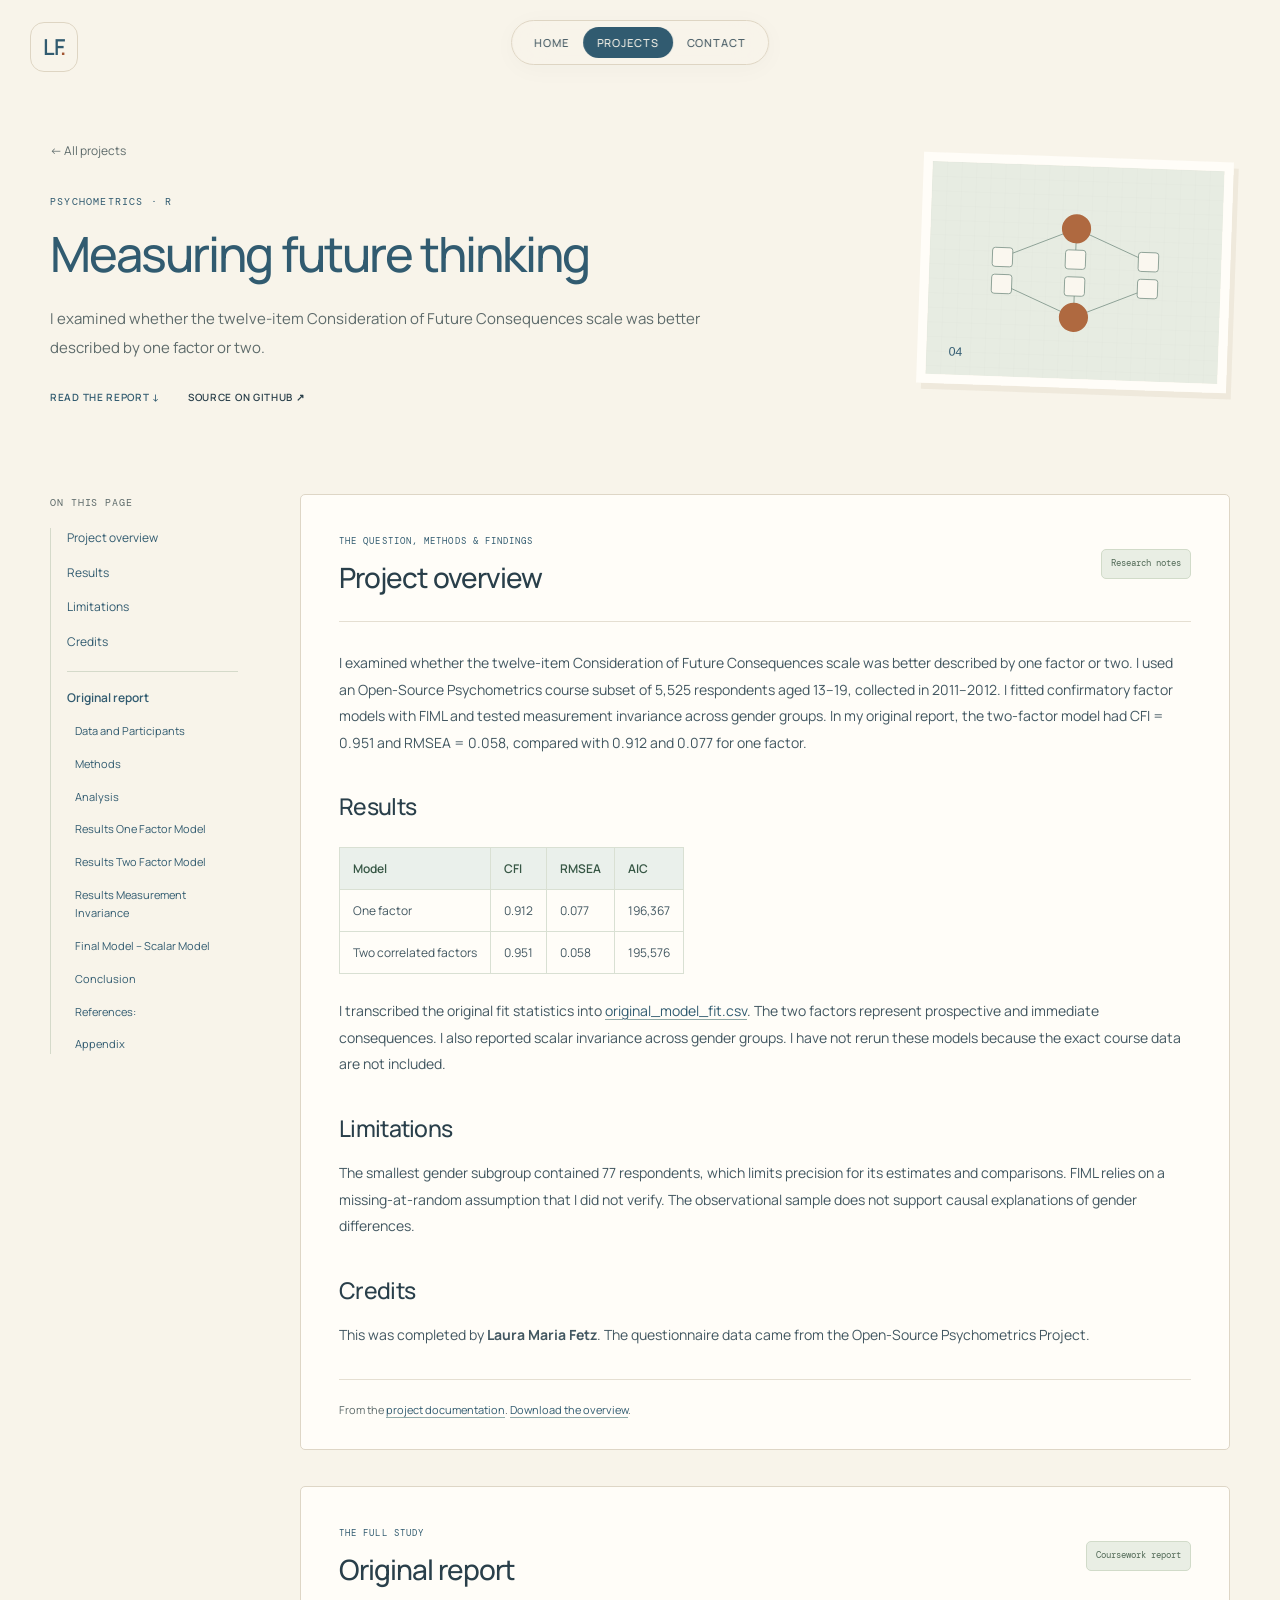
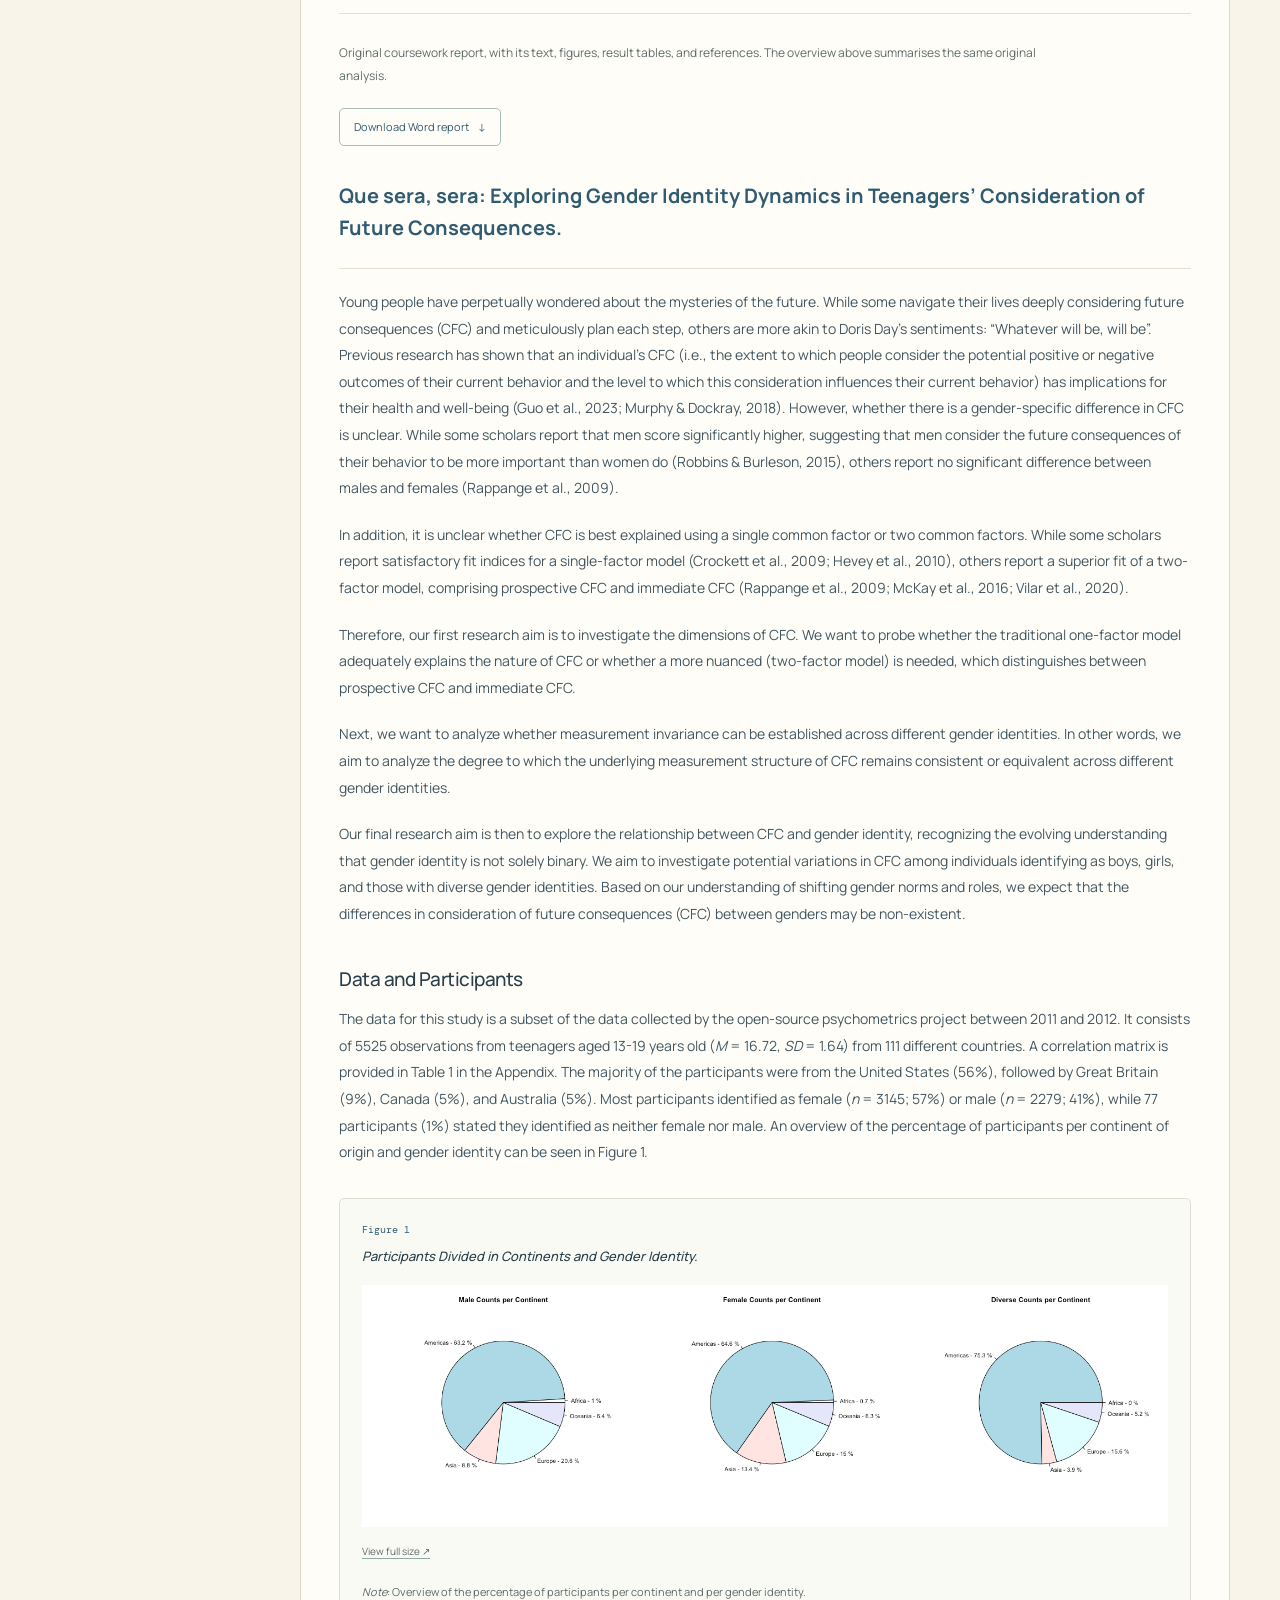
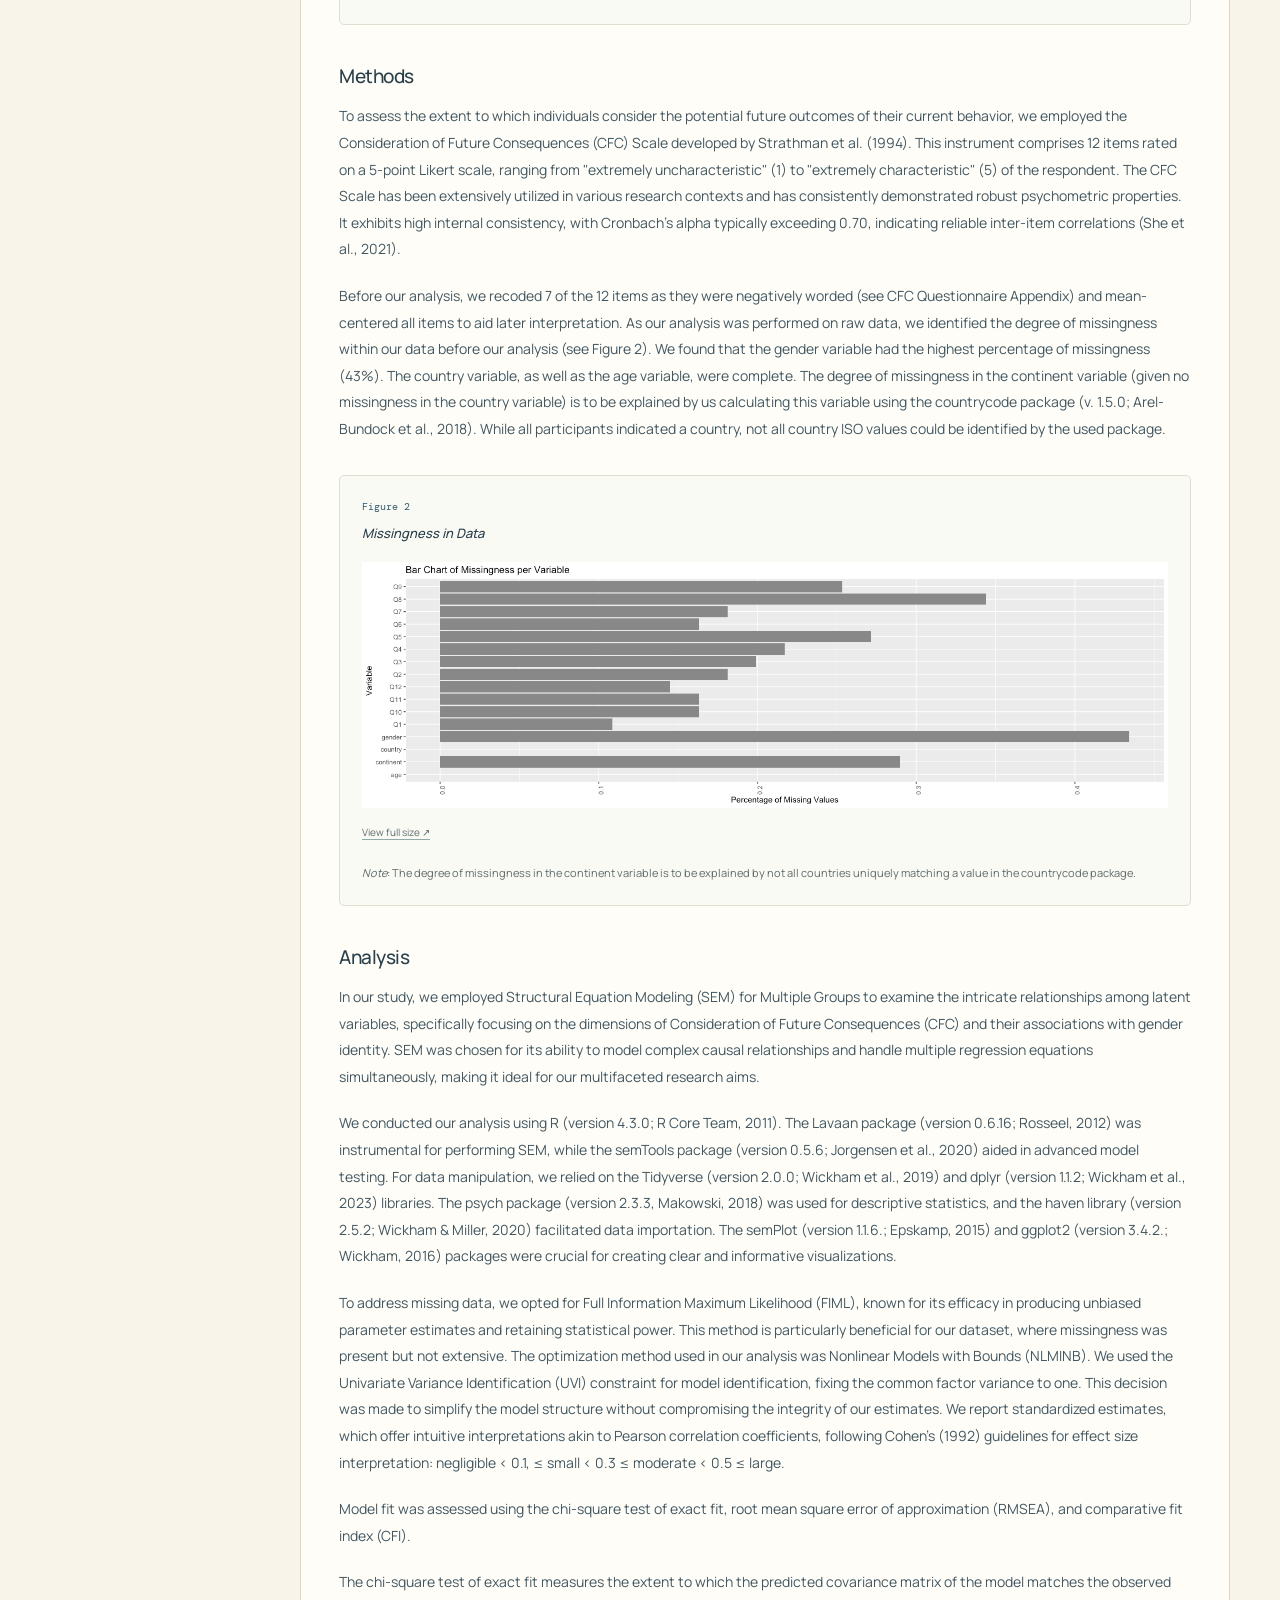
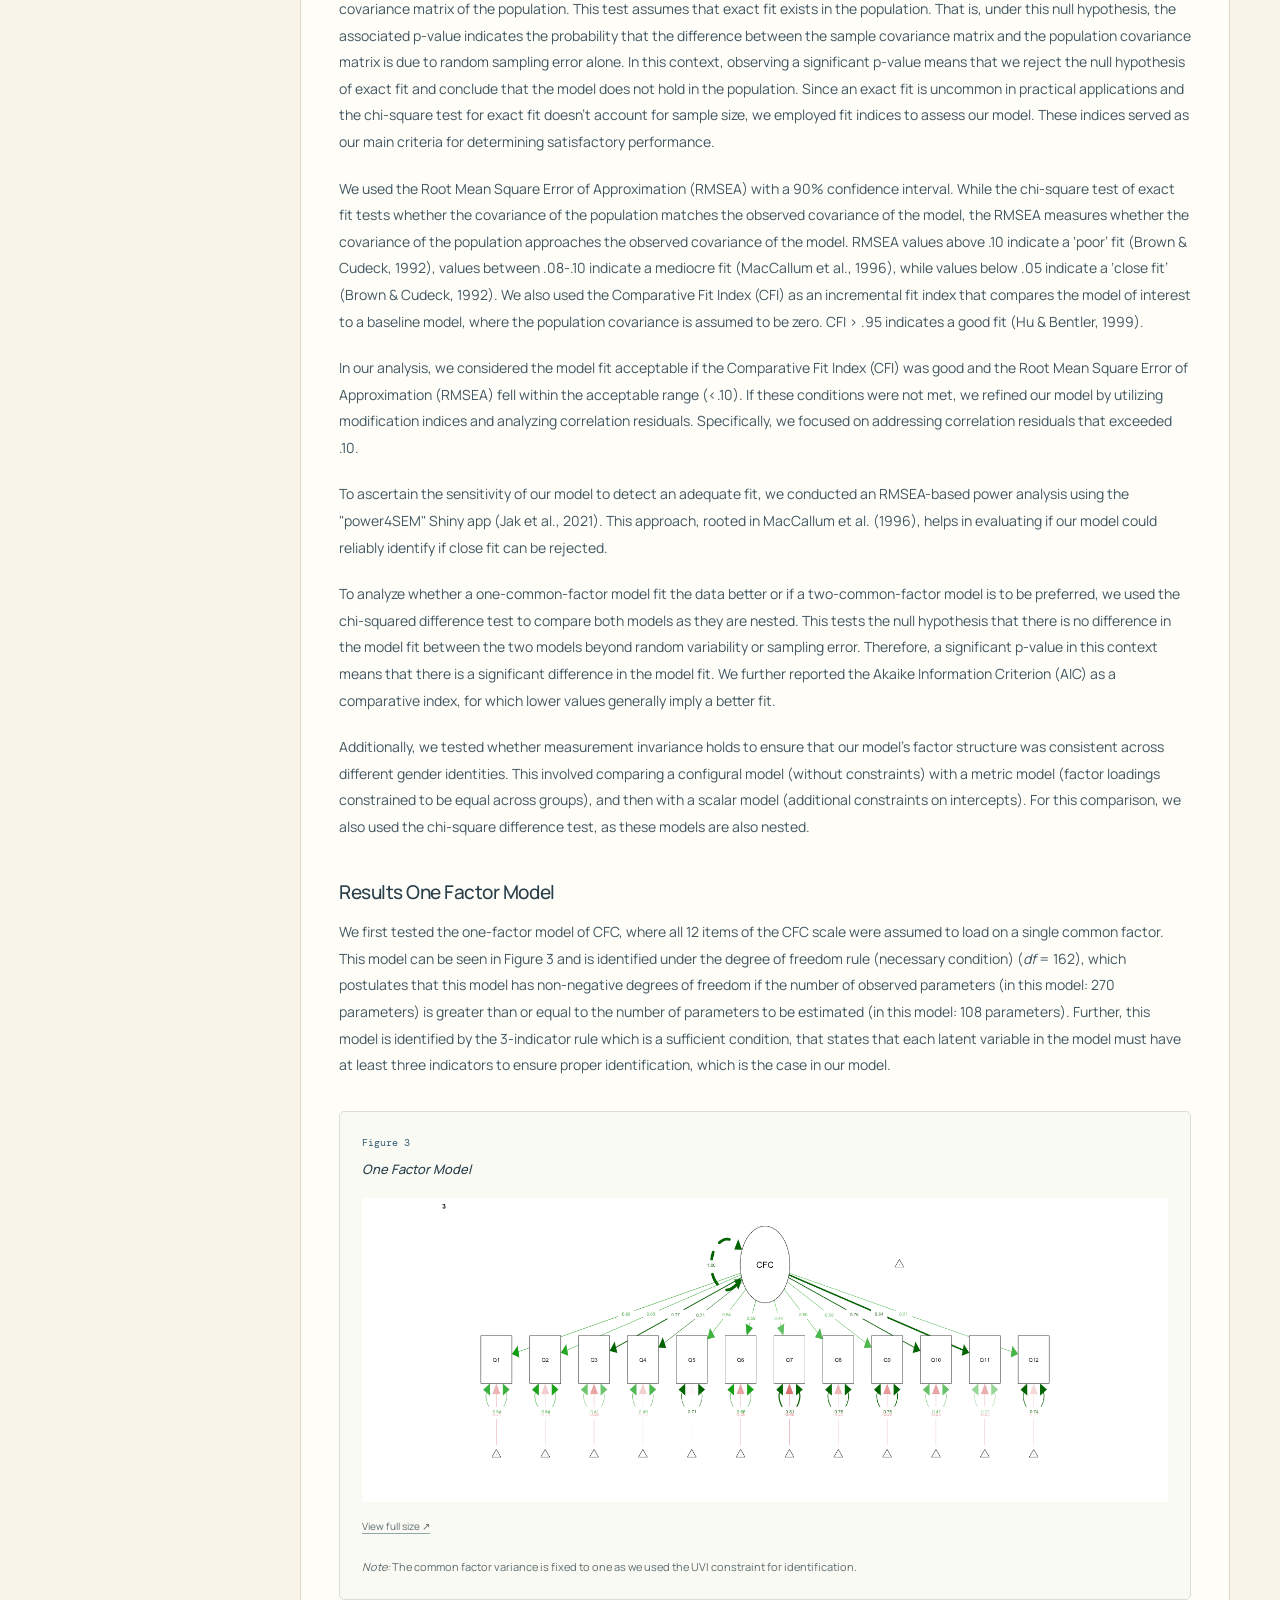
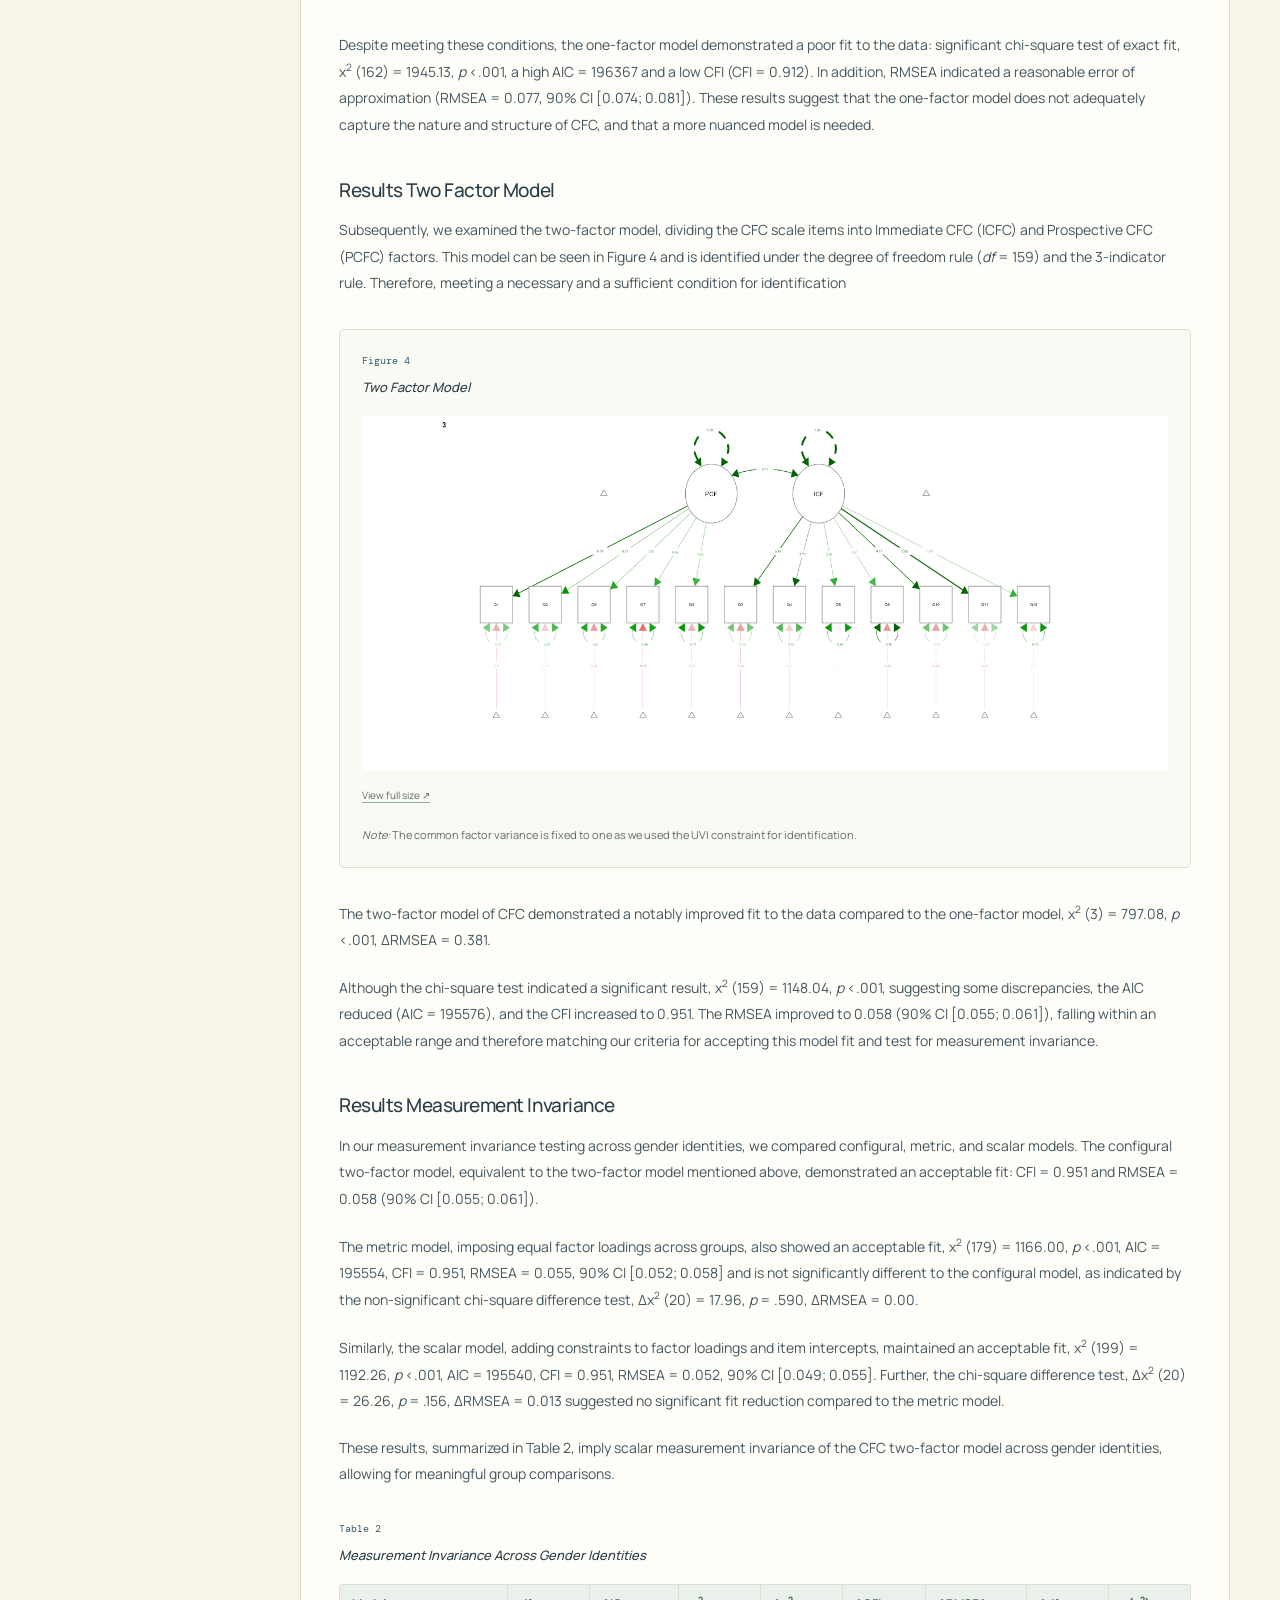
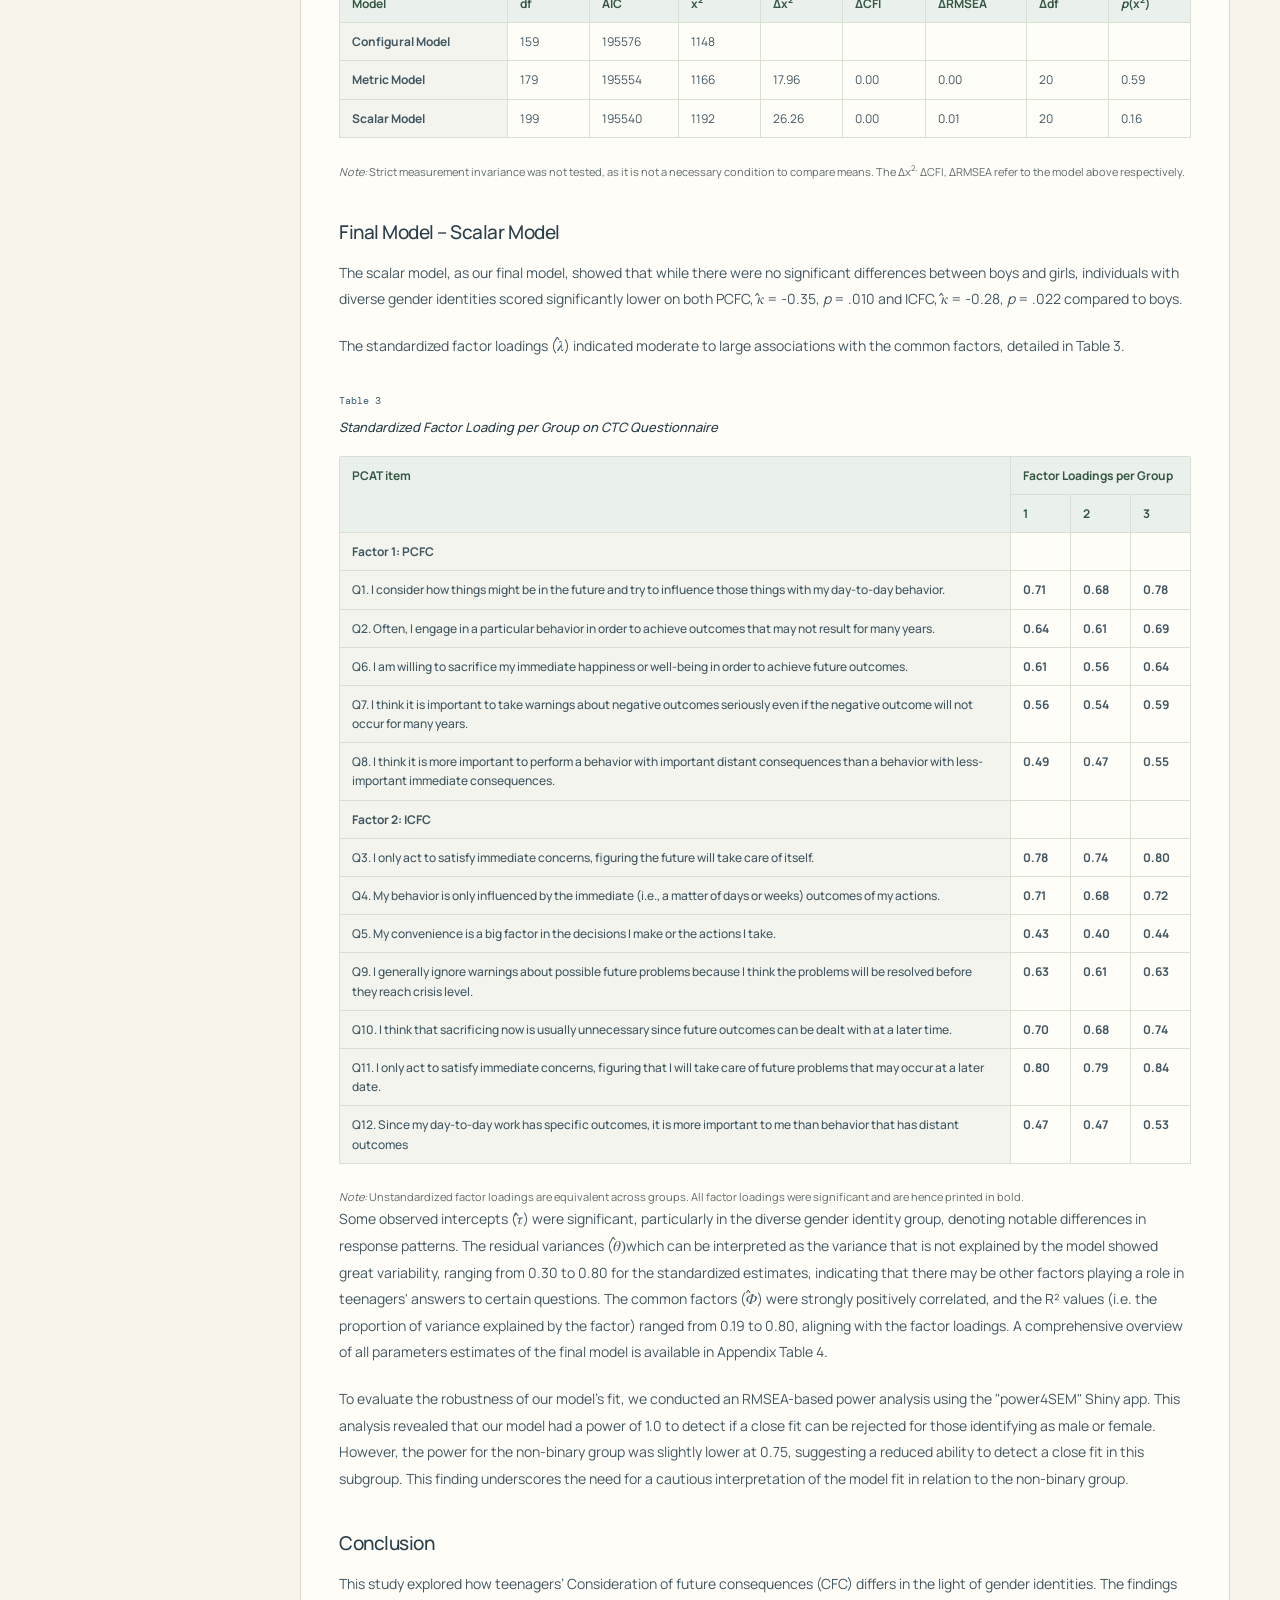
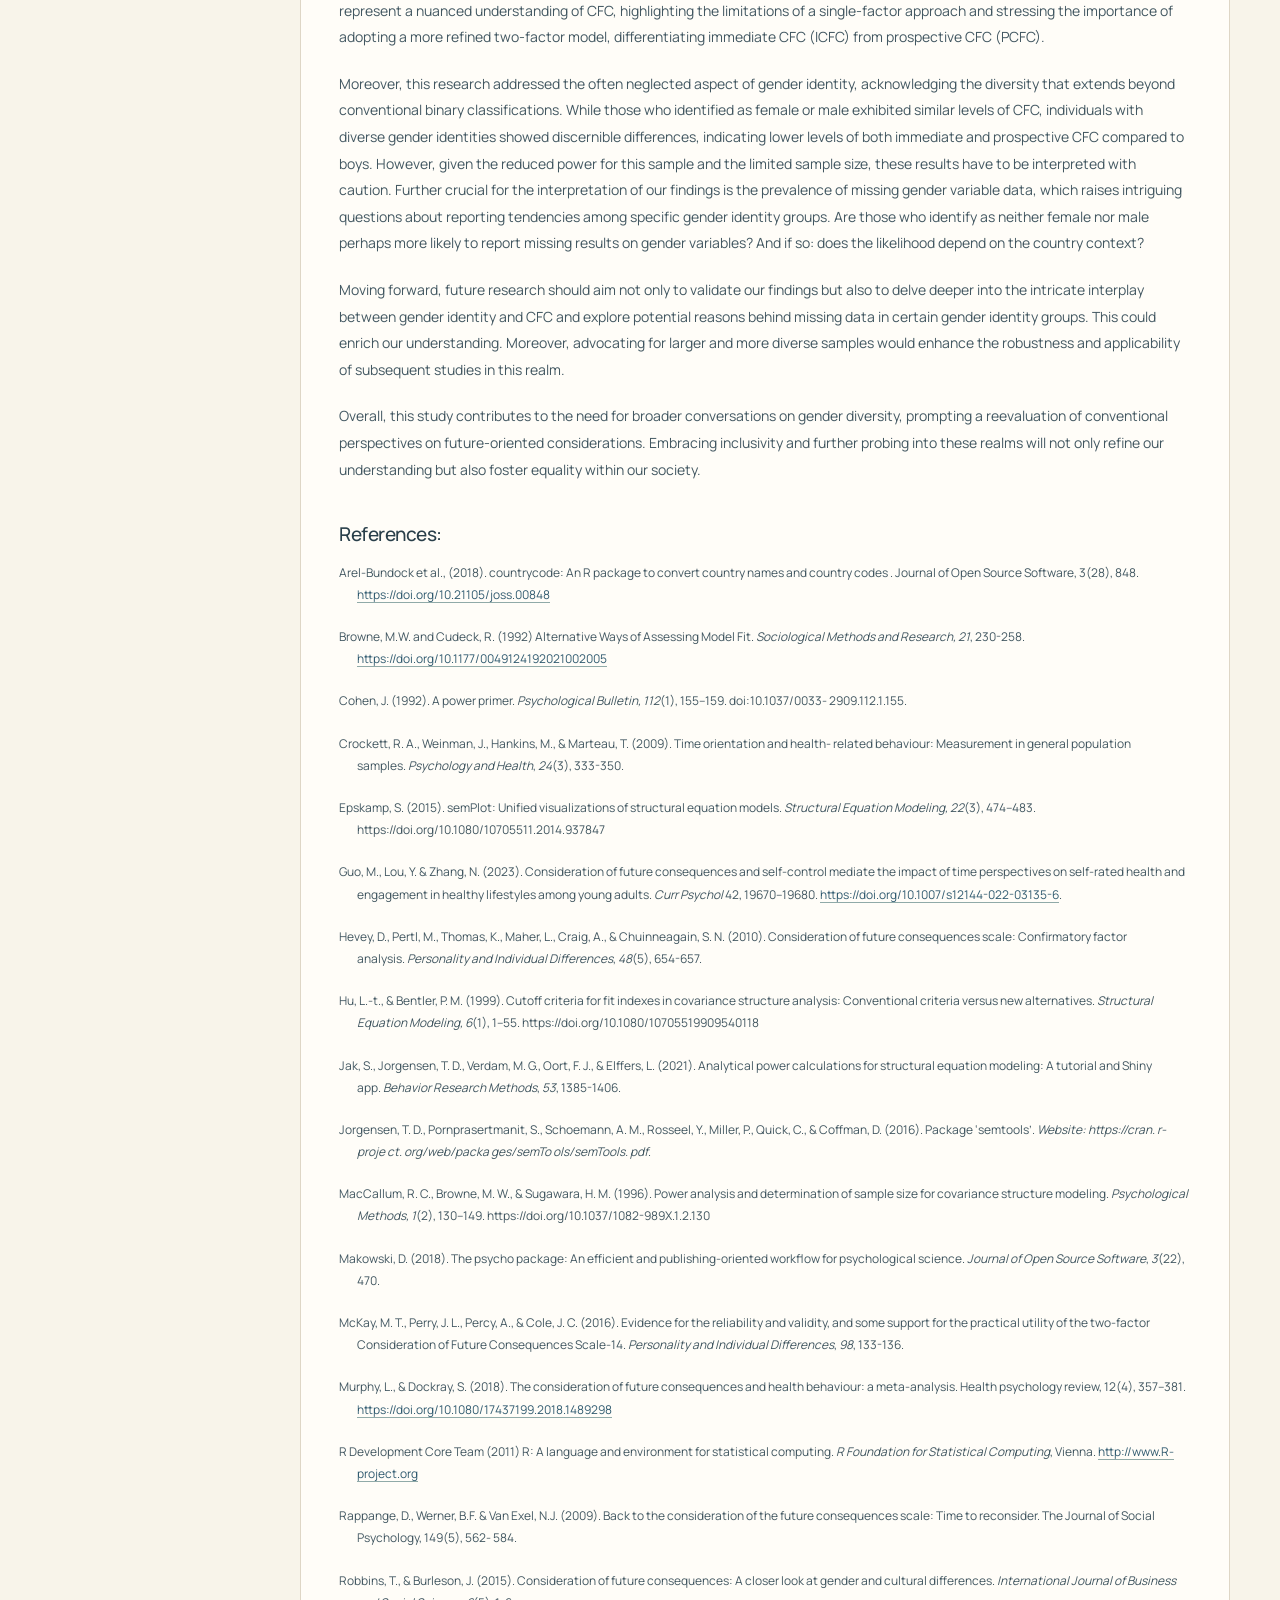
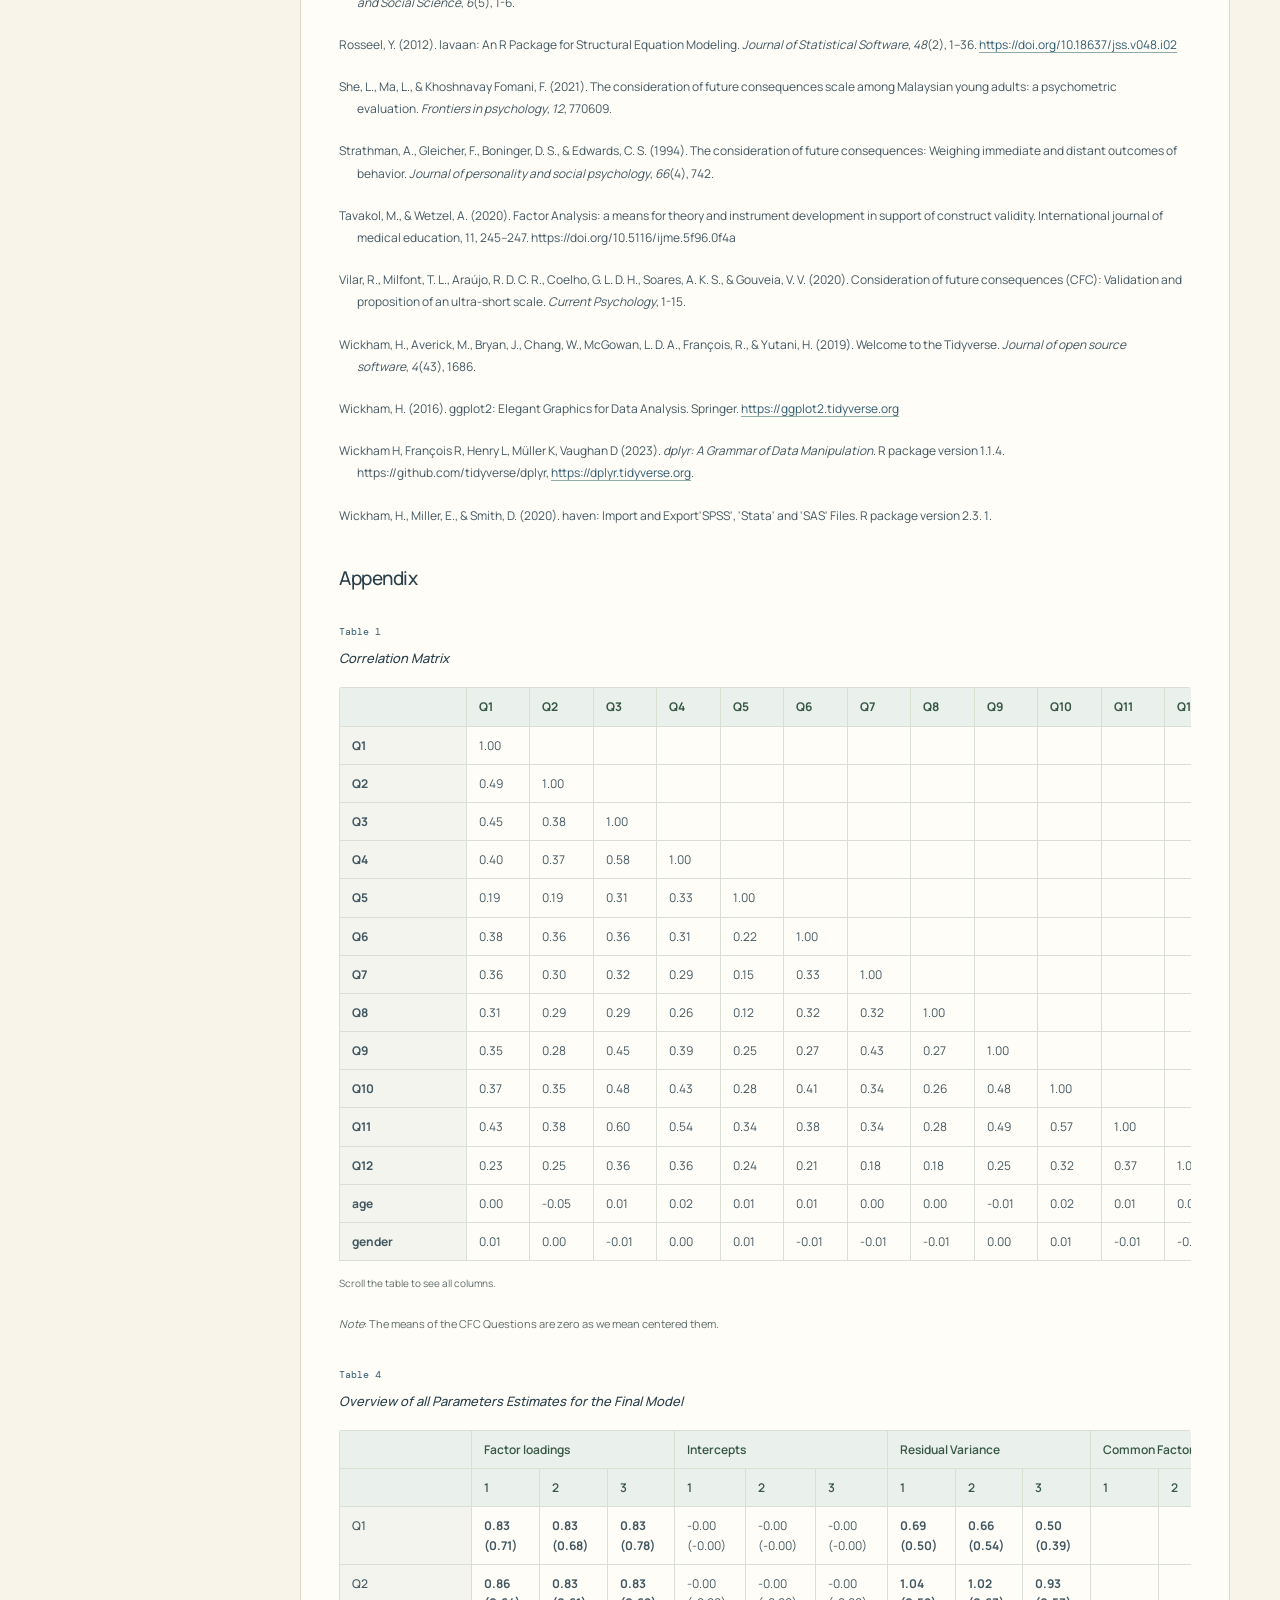
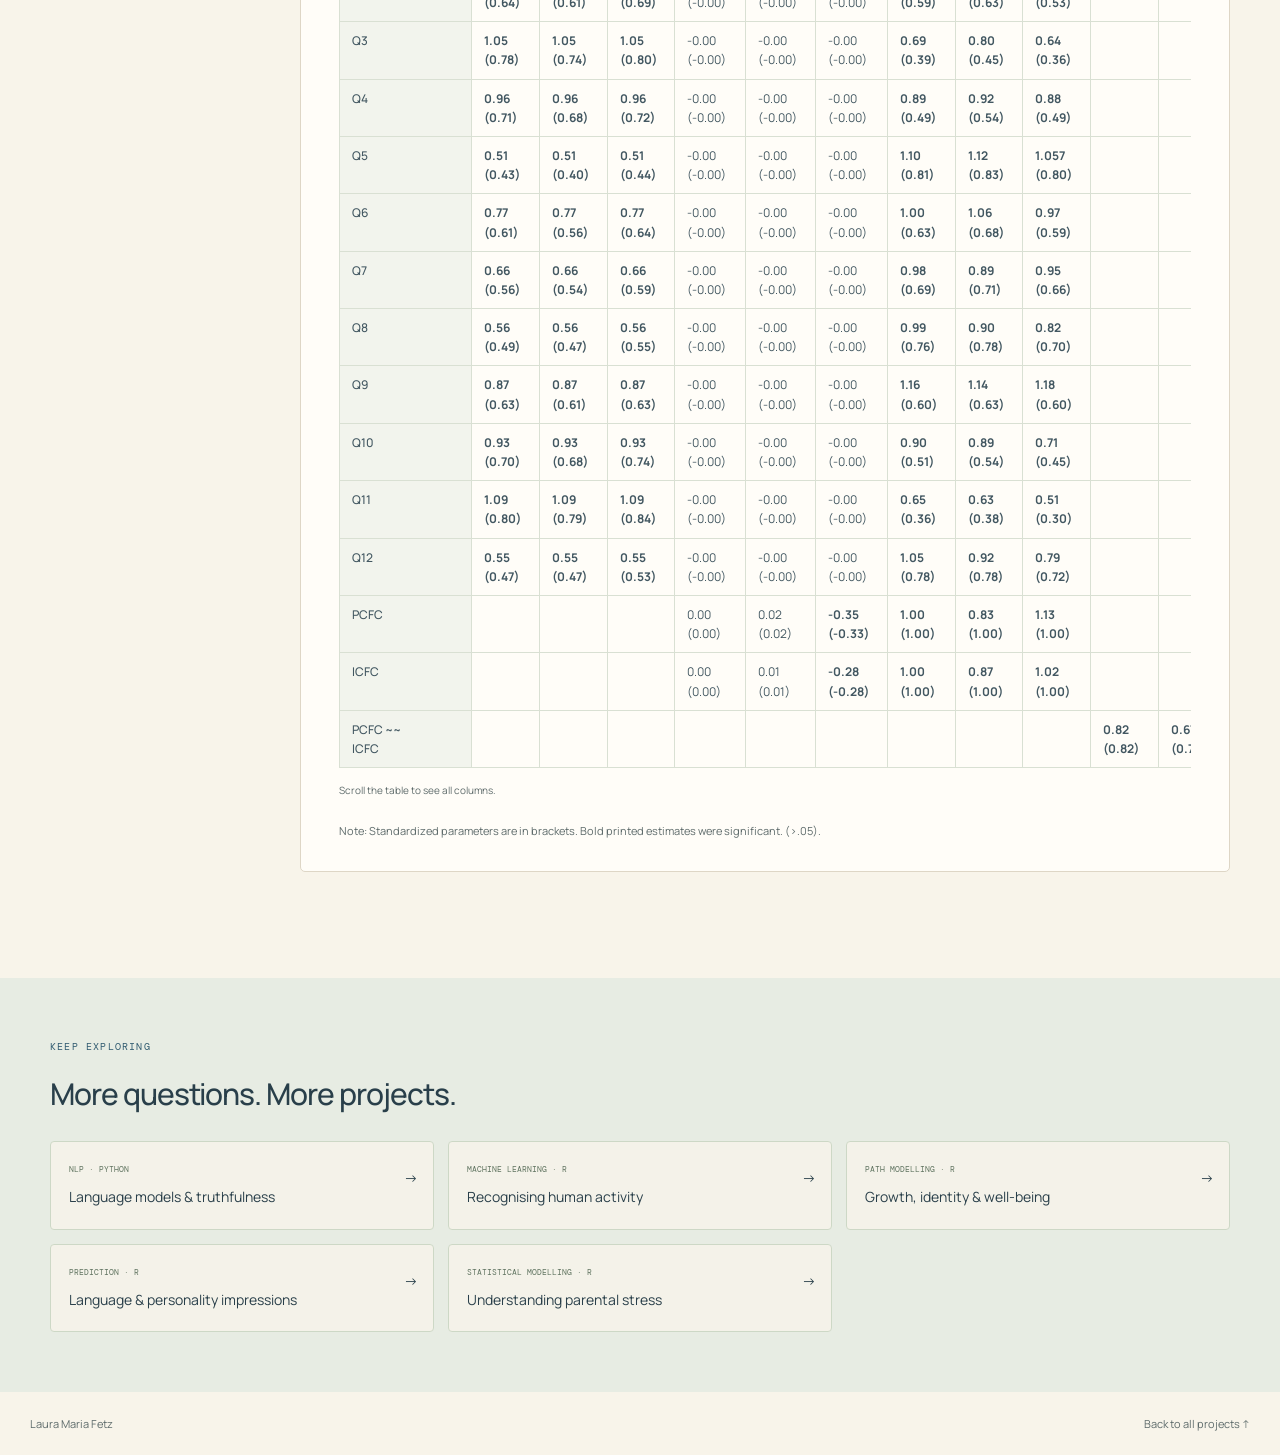
==== projects/future-thinking/index.html @ 823743e8 "Publish Laura Maria Fetz portfolio with project notebooks and reports" ====
<!DOCTYPE html>
<html lang="en"><head><meta charset="UTF-8"><meta name="viewport" content="width=device-width, initial-scale=1.0"><meta name="description" content="I examined whether the twelve-item Consideration of Future Consequences scale was better described by one factor or two."><meta name="theme-color" content="#f8f4ea"><title>Measuring future thinking — Laura Maria Fetz</title><link rel="icon" href="../../favicon.svg" type="image/svg+xml"><link rel="preconnect" href="https://fonts.googleapis.com"><link rel="preconnect" href="https://fonts.gstatic.com" crossorigin><link href="https://fonts.googleapis.com/css2?family=Manrope:wght@400;500;600;700&amp;family=DM+Mono:wght@400;500&amp;display=swap" rel="stylesheet"><link rel="stylesheet" href="../../tooplate-ivory-style.css"><link rel="stylesheet" href="../../personal.css"><link rel="stylesheet" href="../../project.css"></head>
<body class="project-page"><a class="skip-link" href="#main">Skip to content</a><a class="site-mark" href="../../index.html#home" aria-label="Laura Maria Fetz, home">LF<span>.</span></a><nav class="pill-nav" aria-label="Main navigation"><a href="../../index.html#home">Home</a><a href="../../index.html#projects" class="active" aria-current="location">Projects</a><a href="../../index.html#contact">Contact</a></nav><button class="hamburger" aria-label="Open navigation" aria-expanded="false" aria-controls="mobile-navigation"><span></span><span></span><span></span></button><nav class="mobile-nav" id="mobile-navigation" aria-label="Mobile navigation" hidden><a href="../../index.html#home">Home</a><a href="../../index.html#projects" class="active" aria-current="location">Projects</a><a href="../../index.html#contact">Contact</a></nav>
<main id="main"><header class="project-hero"><div class="project-heading"><a href="../../index.html#projects" class="project-back">← All projects</a><p class="section-eyebrow">Psychometrics · R</p><h1>Measuring future thinking</h1><p class="project-deck">I examined whether the twelve-item Consideration of Future Consequences scale was better described by one factor or two.</p><div class="project-hero-actions"><a class="cta-link" href="#report">Read the report <span aria-hidden="true">↓</span></a><a class="cta-link cta-link--dark" href="https://github.com/laurafetz/Consideration-of-Future-Consequences-SEM-Factor-Model" target="_blank" rel="noopener noreferrer">Source on GitHub <span aria-hidden="true">↗</span></a></div></div><img class="project-cover" src="../../images/project-04.svg" alt="" width="520" height="380"></header>
<div class="project-reading-layout"><aside class="project-contents" aria-label="On this page"><p>On this page</p><nav><a href="#overview">Project overview</a><a href="#overview-results">Results</a><a href="#overview-limitations">Limitations</a><a href="#overview-credits">Credits</a><a class="toc-report" href="#report">Original report</a><a class="toc-report-section" href="#report-data-and-participants">Data and Participants</a><a class="toc-report-section" href="#report-methods">Methods</a><a class="toc-report-section" href="#report-analysis">Analysis</a><a class="toc-report-section" href="#report-results-one-factor-model">Results One Factor Model</a><a class="toc-report-section" href="#report-results-two-factor-model">Results Two Factor Model</a><a class="toc-report-section" href="#report-results-measurement-invariance">Results Measurement Invariance</a><a class="toc-report-section" href="#report-final-model-scalar-model">Final Model – Scalar Model</a><a class="toc-report-section" href="#report-conclusion">Conclusion</a><a class="toc-report-section" href="#report-references">References:</a><a class="toc-report-section" href="#report-appendix">Appendix</a></nav></aside><article class="project-document"><section class="project-reader-section" id="overview"><div class="reader-section-heading"><div><p class="section-eyebrow">The question, methods &amp; findings</p><h2>Project overview</h2></div><span class="reader-badge">Research notes</span></div><div class="project-prose"><p>I examined whether the twelve-item Consideration of Future Consequences scale was better described by one factor or two. I used an Open-Source Psychometrics course subset of 5,525 respondents aged 13–19, collected in 2011–2012. I fitted confirmatory factor models with FIML and tested measurement invariance across gender groups. In my original report, the two-factor model had CFI = 0.951 and RMSEA = 0.058, compared with 0.912 and 0.077 for one factor.</p>
<h2 id="overview-results">Results</h2>
<table>
<thead>
<tr>
<th>Model</th>
<th>CFI</th>
<th>RMSEA</th>
<th>AIC</th>
</tr>
</thead>
<tbody><tr>
<td>One factor</td>
<td>0.912</td>
<td>0.077</td>
<td>196,367</td>
</tr>
<tr>
<td>Two correlated factors</td>
<td>0.951</td>
<td>0.058</td>
<td>195,576</td>
</tr>
</tbody></table>
<p>I transcribed the original fit statistics into <a href="https://github.com/laurafetz/Consideration-of-Future-Consequences-SEM-Factor-Model/blob/main/results/original_model_fit.csv" target="_blank" rel="noopener noreferrer">original_model_fit.csv</a>. The two factors represent prospective and immediate consequences. I also reported scalar invariance across gender groups. I have not rerun these models because the exact course data are not included.</p>
<h2 id="overview-limitations">Limitations</h2>
<p>The smallest gender subgroup contained 77 respondents, which limits precision for its estimates and comparisons. FIML relies on a missing-at-random assumption that I did not verify. The observational sample does not support causal explanations of gender differences.</p>
<h2 id="overview-credits">Credits</h2>
<p>This was completed by <strong>Laura Maria Fetz</strong>. The questionnaire data came from the Open-Source Psychometrics Project.</p>
</div><p class="source-note">From the <a href="https://github.com/laurafetz/Consideration-of-Future-Consequences-SEM-Factor-Model/blob/main/README.md" target="_blank" rel="noopener noreferrer">project documentation</a>. <a href="downloads/project-overview.md" download>Download the overview</a>.</p></section><section class="project-reader-section" id="report"><div class="reader-section-heading"><div><p class="section-eyebrow">The full study</p><h2>Original report</h2></div><span class="reader-badge">Coursework report</span></div><p class="reader-note">Original coursework report, with its text, figures, result tables, and references. The overview above summarises the same original analysis.</p><div class="report-toolbar"><a class="reader-button reader-button-secondary" href="downloads/report.docx" download>Download Word report <span aria-hidden="true">↓</span></a></div><div class="project-prose report-prose"><p class="report-original-title"><strong>Que</strong><strong> sera, sera: Exploring Gender </strong><strong>Identity </strong><strong>Dynamics in Teenagers’ </strong><strong>Consideration of </strong><strong>Future</strong><strong> Consequences</strong><strong>.</strong></p><p>Young people have perpetually wondered about the mysteries of the future. While some navigate their lives deeply considering future consequences (CFC) and meticulously plan each step, others are more akin to Doris Day’s sentiments: “Whatever will be, will be”. Previous research has shown that an individual’s CFC (i.e., the extent to which people consider the potential positive or negative outcomes of their current behavior and the level to which this consideration influences their current behavior) has implications for their health and well-being (Guo et al., 2023; Murphy &amp; Dockray, 2018). However, whether there is a gender-specific difference in CFC is unclear. While some scholars report that men score significantly higher, suggesting that men consider the future consequences of their behavior to be more important than women do (Robbins &amp; Burleson, 2015), others report no significant difference between males and females (Rappange et al., 2009).</p><p>In addition, it is unclear whether CFC is best explained using a single common factor or two common factors. While some scholars report satisfactory fit indices for a single-factor model (Crockett et al., 2009; Hevey et al., 2010), others report a superior fit of a two-factor model, comprising prospective CFC and immediate CFC (Rappange et al., 2009; McKay et al., 2016; Vilar et al., 2020).</p><p>Therefore, our first research aim is to investigate the dimensions of CFC. We want to probe whether the traditional one-factor model adequately explains the nature of CFC or whether a more nuanced (two-factor model) is needed, which distinguishes between prospective CFC and immediate CFC.</p><p>Next, we want to analyze whether measurement invariance can be established across different gender identities. In other words, we aim to analyze the degree to which the underlying measurement structure of CFC remains consistent or equivalent across different gender identities.</p><p>Our final research aim is then to explore the relationship between CFC and gender identity, recognizing the evolving understanding that gender identity is not solely binary. We aim to investigate potential variations in CFC among individuals identifying as boys, girls, and those with diverse gender identities. Based on our understanding of shifting gender norms and roles, we expect that the differences in consideration of future consequences (CFC) between genders may be non-existent.</p><h3 id="report-data-and-participants">Data and Participants</h3><p>The data for this study is a subset of the data collected by the open-source psychometrics project between 2011 and 2012. It consists of 5525 observations from teenagers aged 13-19 years old (<em>M</em> = 16.72, <em>SD</em> = 1.64) from 111 different countries. A correlation matrix is provided in Table 1 in the Appendix. The majority of the participants were from the United States (56%), followed by Great Britain (9%), Canada (5%), and Australia (5%). Most participants identified as female (<em>n</em> = 3145; 57%) or male (<em>n</em> = 2279; 41%), while 77 participants (1%) stated they identified as neither female nor male. An overview of the percentage of participants per continent of origin and gender identity can be seen in Figure 1.</p><figure class="report-figure" id="report-figure-1"><figcaption><span>Figure 1</span><em>Participants Divided</em><em> i</em><em>n Continents and Gender Identity.</em></figcaption><div class="report-figure-panels"><div class="report-figure-panel"><a href="assets/report-image1.png" target="_blank" rel="noopener noreferrer" aria-label="Open Figure 1: Participants Divided in Continents and Gender Identity. at full size"><img src="assets/report-image1.png" alt="Figure 1: Participants Divided in Continents and Gender Identity." loading="lazy"></a><a class="report-image-open" href="assets/report-image1.png" target="_blank" rel="noopener noreferrer">View full size <span aria-hidden="true">↗</span></a></div></div><p class="report-note"><em>Note</em>: Overview of the percentage of participants per continent and per gender identity.</p></figure><h3 id="report-methods">Methods</h3><p>To assess the extent to which individuals consider the potential future outcomes of their current behavior, we employed the Consideration of Future Consequences (CFC) Scale developed by Strathman et al. (1994). This instrument comprises 12 items rated on a 5-point Likert scale, ranging from &quot;extremely uncharacteristic&quot; (1) to &quot;extremely characteristic&quot; (5) of the respondent. The CFC Scale has been extensively utilized in various research contexts and has consistently demonstrated robust psychometric properties. It exhibits high internal consistency, with Cronbach&#x27;s alpha typically exceeding 0.70, indicating reliable inter-item correlations (She et al., 2021).</p><p>Before our analysis, we recoded 7 of the 12 items as they were negatively worded (see CFC Questionnaire Appendix) and mean-centered all items to aid later interpretation. As our analysis was performed on raw data, we identified the degree of missingness within our data before our analysis (see Figure 2). We found that the gender variable had the highest percentage of missingness (43%). The country variable, as well as the age variable, were complete. The degree of missingness in the continent variable (given no missingness in the country variable) is to be explained by us calculating this variable using the countrycode package (v. 1.5.0; Arel-Bundock et al., 2018). While all participants indicated a country, not all country ISO values could be identified by the used package.</p><figure class="report-figure" id="report-figure-2"><figcaption><span>Figure 2</span><em>Missingness in Data</em></figcaption><div class="report-figure-panels"><div class="report-figure-panel"><a href="assets/report-image2.png" target="_blank" rel="noopener noreferrer" aria-label="Open Figure 2: Missingness in Data at full size"><img src="assets/report-image2.png" alt="Figure 2: Missingness in Data" loading="lazy"></a><a class="report-image-open" href="assets/report-image2.png" target="_blank" rel="noopener noreferrer">View full size <span aria-hidden="true">↗</span></a></div></div><p class="report-note"><em>Note</em>: The degree of missingness in the continent variable is to be explained by not all countries uniquely matching a value in the countrycode package.</p></figure><h3 id="report-analysis">Analysis</h3><p>In our study, we employed Structural Equation Modeling (SEM) for Multiple Groups to examine the intricate relationships among latent variables, specifically focusing on the dimensions of Consideration of Future Consequences (CFC) and their associations with gender identity. SEM was chosen for its ability to model complex causal relationships and handle multiple regression equations simultaneously, making it ideal for our multifaceted research aims.</p><p>We conducted our analysis using R (version 4.3.0; R Core Team, 2011). The Lavaan package (version 0.6.16; Rosseel, 2012) was instrumental for performing SEM, while the semTools package (version 0.5.6; Jorgensen et al., 2020) aided in advanced model testing. For data manipulation, we relied on the Tidyverse (version 2.0.0; Wickham et al., 2019) and dplyr (version 1.1.2; Wickham et al., 2023) libraries. The psych package (version 2.3.3, Makowski, 2018) was used for descriptive statistics, and the haven library (version 2.5.2; Wickham &amp; Miller, 2020) facilitated data importation. The semPlot (version 1.1.6.; Epskamp, 2015) and ggplot2 (version 3.4.2.; Wickham, 2016) packages were crucial for creating clear and informative visualizations.</p><p>To address missing data, we opted for Full Information Maximum Likelihood (FIML), known for its efficacy in producing unbiased parameter estimates and retaining statistical power. This method is particularly beneficial for our dataset, where missingness was present but not extensive. The optimization method used in our analysis was Nonlinear Models with Bounds (NLMINB). We used the Univariate Variance Identification (UVI) constraint for model identification, fixing the common factor variance to one. This decision was made to simplify the model structure without compromising the integrity of our estimates. We report standardized estimates, which offer intuitive interpretations akin to Pearson correlation coefficients, following Cohen’s (1992) guidelines for effect size interpretation: negligible &lt; 0.1, ≤ small &lt; 0.3 ≤ moderate &lt; 0.5 ≤ large.</p><p>Model fit was assessed using the chi-square test of exact fit, root mean square error of approximation (RMSEA), and comparative fit index (CFI).</p><p>The chi-square test of exact fit measures the extent to which the predicted covariance matrix of the model matches the observed covariance matrix of the population. This test assumes that exact fit exists in the population. That is, under this null hypothesis, the associated p-value indicates the probability that the difference between the sample covariance matrix and the population covariance matrix is due to random sampling error alone. In this context, observing a significant p-value means that we reject the null hypothesis of exact fit and conclude that the model does not hold in the population. Since an exact fit is uncommon in practical applications and the chi-square test for exact fit doesn&#x27;t account for sample size, we employed fit indices to assess our model. These indices served as our main criteria for determining satisfactory performance.</p><p>We used the Root Mean Square Error of Approximation (RMSEA) with a 90% confidence interval. While the chi-square test of exact fit tests whether the covariance of the population matches the observed covariance of the model, the RMSEA measures whether the covariance of the population approaches the observed covariance of the model. RMSEA values above .10 indicate a ‘poor’ fit (Brown &amp; Cudeck, 1992), values between .08-.10 indicate a mediocre fit (MacCallum et al., 1996), while values below .05 indicate a ‘close fit’ (Brown &amp; Cudeck, 1992). We also used the Comparative Fit Index (CFI) as an incremental fit index that compares the model of interest to a baseline model, where the population covariance is assumed to be zero. CFI &gt; .95 indicates a good fit (Hu &amp; Bentler, 1999).</p><p>In our analysis, we considered the model fit acceptable if the Comparative Fit Index (CFI) was good and the Root Mean Square Error of Approximation (RMSEA) fell within the acceptable range (&lt;.10). If these conditions were not met, we refined our model by utilizing modification indices and analyzing correlation residuals. Specifically, we focused on addressing correlation residuals that exceeded .10.</p><p>To ascertain the sensitivity of our model to detect an adequate fit, we conducted an RMSEA-based power analysis using the &quot;power4SEM&quot; Shiny app (Jak et al., 2021). This approach, rooted in MacCallum et al. (1996), helps in evaluating if our model could reliably identify if close fit can be rejected.</p><p>To analyze whether a one-common-factor model fit the data better or if a two-common-factor model is to be preferred, we used the chi-squared difference test to compare both models as they are nested. This tests the null hypothesis that there is no difference in the model fit between the two models beyond random variability or sampling error. Therefore, a significant p-value in this context means that there is a significant difference in the model fit. We further reported the Akaike Information Criterion (AIC) as a comparative index, for which lower values generally imply a better fit.</p><p>Additionally, we tested whether measurement invariance holds to ensure that our model&#x27;s factor structure was consistent across different gender identities. This involved comparing a configural model (without constraints) with a metric model (factor loadings constrained to be equal across groups), and then with a scalar model (additional constraints on intercepts). For this comparison, we also used the chi-square difference test, as these models are also nested.</p><h3 id="report-results-one-factor-model">Results One Factor Model</h3><p>We first tested the one-factor model of CFC, where all 12 items of the CFC scale were assumed to load on a single common factor. This model can be seen in Figure 3 and is identified under the degree of freedom rule (necessary condition) (<em>df</em><em> </em>= 162), which postulates that this model has non-negative degrees of freedom if the number of observed parameters (in this model: 270 parameters)  is greater than or equal to the number of parameters to be estimated (in this model: 108 parameters). Further, this model is identified by the 3-indicator rule which is a sufficient condition, that states that each latent variable in the model must have at least three indicators to ensure proper identification, which is the case in our model.</p><figure class="report-figure" id="report-figure-3"><figcaption><span>Figure 3</span><em>One Factor Model</em><em> </em></figcaption><div class="report-figure-panels"><div class="report-figure-panel"><a href="assets/report-image3.png" target="_blank" rel="noopener noreferrer" aria-label="Open Figure 3: One Factor Model at full size"><img src="assets/report-image3.png" alt="Figure 3: One Factor Model" loading="lazy"></a><a class="report-image-open" href="assets/report-image3.png" target="_blank" rel="noopener noreferrer">View full size <span aria-hidden="true">↗</span></a></div></div><p class="report-note"><em>Note:</em> The common factor variance is fixed to one as we used the UVI constraint for identification.</p></figure><p>Despite meeting these conditions, the one-factor model demonstrated a poor fit to the data: significant chi-square test of exact fit, χ<sup>2</sup> (162) = 1945.13, <em>p </em>&lt;.001, a high AIC = 196367 and a low CFI (CFI = 0.912). In addition, RMSEA indicated a reasonable error of approximation (RMSEA = 0.077, 90% CI [0.074; 0.081]). These results suggest that the one-factor model does not adequately capture the nature and structure of CFC, and that a more nuanced model is needed.</p><h3 id="report-results-two-factor-model">Results Two Factor Model</h3><p>Subsequently, we examined the two-factor model, dividing the CFC scale items into Immediate CFC (ICFC) and Prospective CFC (PCFC) factors. This model can be seen in Figure 4 and is identified under the degree of freedom rule (<em>df</em> = 159) and the 3-indicator rule. Therefore, meeting a necessary and a sufficient condition for identification</p><figure class="report-figure" id="report-figure-4"><figcaption><span>Figure 4</span><em>Two Factor Model</em></figcaption><div class="report-figure-panels"><div class="report-figure-panel"><a href="assets/report-image4.png" target="_blank" rel="noopener noreferrer" aria-label="Open Figure 4: Two Factor Model at full size"><img src="assets/report-image4.png" alt="Figure 4: Two Factor Model" loading="lazy"></a><a class="report-image-open" href="assets/report-image4.png" target="_blank" rel="noopener noreferrer">View full size <span aria-hidden="true">↗</span></a></div></div><p class="report-note"><em>Note: </em>The common factor variance is fixed to one as we used the UVI constraint for identification.</p></figure><p>The two-factor model of CFC demonstrated a notably improved fit to the data compared to the one-factor model, χ<sup>2</sup> (3) = 797.08, <em>p</em> &lt;.001, ΔRMSEA = 0.381.</p><p>Although the chi-square test indicated a significant result, χ<sup>2</sup> (159) = 1148.04, <em>p </em>&lt;.001, suggesting some discrepancies, the AIC reduced (AIC = 195576), and the CFI increased to 0.951. The RMSEA improved to 0.058 (90% CI [0.055; 0.061]), falling within an acceptable range and therefore matching our criteria for accepting this model fit and test for measurement invariance.</p><h3 id="report-results-measurement-invariance">Results Measurement Invariance</h3><p>In our measurement invariance testing across gender identities, we compared configural, metric, and scalar models. The configural two-factor model, equivalent to the two-factor model mentioned above, demonstrated an acceptable fit: CFI = 0.951 and RMSEA = 0.058 (90% CI [0.055; 0.061]).</p><p>The metric model, imposing equal factor loadings across groups, also showed an acceptable fit, χ<sup>2</sup> (179) = 1166.00, <em>p</em> &lt;.001, AIC = 195554, CFI = 0.951, RMSEA = 0.055, 90% CI [0.052; 0.058] and is not significantly different to the configural model, as indicated by the non-significant chi-square difference test, Δχ<sup>2</sup> (20) = 17.96, <em>p</em> = .590, ΔRMSEA = 0.00.</p><p>Similarly, the scalar model, adding constraints to factor loadings and item intercepts, maintained an acceptable fit,  χ<sup>2</sup> (199) = 1192.26, <em>p</em> &lt;.001, AIC = 195540, CFI = 0.951, RMSEA = 0.052, 90% CI [0.049; 0.055]. Further, the chi-square difference test, Δχ<sup>2</sup> (20) = 26.26, <em>p</em> = .156, ΔRMSEA = 0.013 suggested no significant fit reduction compared to the metric model.</p><p>These results, summarized in Table 2, imply scalar measurement invariance of the CFC two-factor model across gender identities, allowing for meaningful group comparisons.</p><div class="report-table-caption" id="report-table-2-title"><span>Table 2</span><em>Measurement Invariance Across Gender Identities</em></div><div class="report-table" tabindex="0" role="region" aria-label="Table 2: Measurement Invariance Across Gender Identities" id="report-table-2"><table aria-labelledby="report-table-2-title"><thead><tr><th scope="col"><p><strong>Model</strong></p></th><th scope="col"><p><strong>df</strong></p></th><th scope="col"><p><strong>AIC</strong></p></th><th scope="col"><p><strong>χ</strong><sup><strong>2</strong></sup></p></th><th scope="col"><p><strong>Δχ</strong><sup><strong>2</strong></sup></p></th><th scope="col"><p><strong>Δ</strong><strong>CFI</strong></p></th><th scope="col"><p><strong>Δ</strong><strong>RMSEA</strong></p></th><th scope="col"><p><strong>Δdf</strong></p></th><th scope="col"><p><strong><em>p</em></strong><strong>(χ</strong><sup><strong>2</strong></sup><strong>)</strong></p></th></tr></thead><tbody><tr><th scope="row"><p><strong>Configural Model</strong></p></th><td><p>159</p></td><td><p>195576</p></td><td><p>1148</p></td><td></td><td></td><td></td><td></td><td></td></tr><tr><th scope="row"><p><strong>Metric Model</strong></p></th><td><p>179</p></td><td><p>195554</p></td><td><p>1166</p></td><td><p>17.96</p></td><td><p>0.00</p></td><td><p>0.00</p></td><td><p>20</p></td><td><p>0.59</p></td></tr><tr><th scope="row"><p><strong>Scalar Model</strong></p></th><td><p>199</p></td><td><p>195540</p></td><td><p>1192</p></td><td><p>26.26</p></td><td><p>0.00</p></td><td><p>0.01</p></td><td><p>20</p></td><td><p>0.16</p></td></tr></tbody></table></div><p class="report-table-hint">Scroll the table to see all columns.</p><p class="report-note"><em>Note: </em>Strict measurement invariance was not tested, as it is not a necessary condition to compare means. The Δχ<sup>2</sup><sup>, </sup>ΔCFI, ΔRMSEA<sup> </sup>refer to the model above respectively.</p><h3 id="report-final-model-scalar-model">Final Model – Scalar Model</h3><p>The scalar model, as our final model, showed that while there were no significant differences between boys and girls, individuals with diverse gender identities scored significantly lower on both PCFC, <math xmlns="http://www.w3.org/1998/Math/MathML"><mover accent="true"><mrow><mi>κ</mi></mrow><mo>̂</mo></mover></math> = -0.35, <em>p</em> = .010 and ICFC, <math xmlns="http://www.w3.org/1998/Math/MathML"><mover accent="true"><mrow><mi>κ</mi></mrow><mo>̂</mo></mover></math> = -0.28, <em>p</em> = .022 compared to boys.</p><p>The standardized factor loadings (<math xmlns="http://www.w3.org/1998/Math/MathML"><mover accent="true"><mrow><mi>λ</mi></mrow><mo>̂</mo></mover></math>) indicated moderate to large associations with the common factors, detailed in Table 3.</p><div class="report-table-caption" id="report-table-3-title"><span>Table 3</span><em>Standardized </em><em>Factor Loading per Group on CTC Questionnaire</em></div><div class="report-table report-table-questionnaire" tabindex="0" role="region" aria-label="Table 3: Standardized Factor Loading per Group on CTC Questionnaire" id="report-table-3"><table aria-labelledby="report-table-3-title"><thead><tr><th scope="col" rowspan="2"><p><strong>PCAT item</strong></p></th><th scope="colgroup" colspan="3"><p><strong>Factor </strong><strong>L</strong><strong>oading</strong><strong>s per Group</strong></p></th></tr><tr><th scope="col"><p><strong>1</strong></p></th><th scope="col"><p><strong>2</strong></p></th><th scope="col"><p><strong>3</strong></p></th></tr></thead><tbody><tr><th scope="row"><p><strong>Factor 1: PCFC</strong></p></th><td></td><td></td><td></td></tr><tr><th scope="row"><p>Q1. I consider how things might be in the future and try to influence those things with my day-to-day behavior.</p></th><td><p><strong>0.71</strong></p></td><td><p><strong>0.68</strong></p></td><td><p><strong>0.78</strong></p></td></tr><tr><th scope="row"><p>Q2. Often, I engage in a particular behavior in order to achieve outcomes that may not result for many years.</p></th><td><p><strong>0.64</strong></p></td><td><p><strong>0.61</strong></p></td><td><p><strong>0.69</strong></p></td></tr><tr><th scope="row"><p>Q6. I am willing to sacrifice my immediate happiness or well-being in order to achieve future outcomes.</p></th><td><p><strong>0.61</strong></p></td><td><p><strong>0.56</strong></p></td><td><p><strong>0.64</strong></p></td></tr><tr><th scope="row"><p>Q7. I think it is important to take warnings about negative outcomes seriously even if the negative outcome will not occur for many years.</p></th><td><p><strong>0.56</strong></p></td><td><p><strong>0.54</strong></p></td><td><p><strong>0.59</strong></p></td></tr><tr><th scope="row"><p>Q8. I think it is more important to perform a behavior with important distant consequences than a behavior with less-important immediate consequences.</p></th><td><p><strong>0.49</strong></p></td><td><p><strong>0.47</strong></p></td><td><p><strong>0.55</strong></p></td></tr><tr><th scope="row"><p><strong>Factor 2: ICFC</strong></p></th><td></td><td></td><td></td></tr><tr><th scope="row"><p>Q3. I only act to satisfy immediate concerns, figuring the future will take care of itself.</p></th><td><p><strong>0.78</strong></p></td><td><p><strong>0.74</strong></p></td><td><p><strong>0.80</strong></p></td></tr><tr><th scope="row"><p>Q4. My behavior is only influenced by the immediate (i.e., a matter of days or weeks) outcomes of my actions.</p></th><td><p><strong>0.71</strong></p></td><td><p><strong>0.68</strong></p></td><td><p><strong>0.72</strong></p></td></tr><tr><th scope="row"><p>Q5. My convenience is a big factor in the decisions I make or the actions I take.</p></th><td><p><strong>0.43</strong></p></td><td><p><strong>0.40</strong></p></td><td><p><strong>0.44</strong></p></td></tr><tr><th scope="row"><p>Q9. I generally ignore warnings about possible future problems because I think the problems will be resolved before they reach crisis level.</p></th><td><p><strong>0.63</strong></p></td><td><p><strong>0.61</strong></p></td><td><p><strong>0.63</strong></p></td></tr><tr><th scope="row"><p>Q10. I think that sacrificing now is usually unnecessary since future outcomes can be dealt with at a later time.</p></th><td><p><strong>0.70</strong></p></td><td><p><strong>0.68</strong></p></td><td><p><strong>0.74</strong></p></td></tr><tr><th scope="row"><p>Q11. I only act to satisfy immediate concerns, figuring that I will take care of future problems that may occur at a later date.</p></th><td><p><strong>0.80</strong></p></td><td><p><strong>0.79</strong></p></td><td><p><strong>0.84</strong></p></td></tr><tr><th scope="row"><p>Q12. Since my day-to-day work has specific outcomes, it is more important to me than behavior that has distant outcomes</p></th><td><p><strong>0.47</strong></p></td><td><p><strong>0.47</strong></p></td><td><p><strong>0.53</strong></p></td></tr></tbody></table></div><p class="report-table-hint">Scroll the table to see all columns.</p><p class="report-note"><em>Note:</em> Unstandardized factor loadings are equivalent across groups. All factor loadings were significant and are hence printed in bold.</p><p>Some observed intercepts (<math xmlns="http://www.w3.org/1998/Math/MathML"><mover accent="true"><mrow><mi>τ</mi></mrow><mo>̂</mo></mover></math>) were significant, particularly in the diverse gender identity group, denoting notable differences in response patterns. The residual variances (<math xmlns="http://www.w3.org/1998/Math/MathML"><mover accent="true"><mrow><mi>θ</mi></mrow><mo>̂</mo></mover><mi>)</mi><mi> </mi></math>which can be interpreted as the variance that is not explained by the model showed great variability, ranging from 0.30 to 0.80 for the standardized estimates,  indicating that there may be other factors playing a role in teenagers&#x27; answers to certain questions. The common factors (<math xmlns="http://www.w3.org/1998/Math/MathML"><mover accent="true"><mrow><mi>Φ</mi></mrow><mo>̂</mo></mover></math>) were strongly positively correlated, and the R² values (i.e. the proportion of variance explained by the factor) ranged from 0.19 to 0.80, aligning with the factor loadings. A comprehensive overview of all parameters estimates of the final model is available in Appendix Table 4.</p><p>To evaluate the robustness of our model&#x27;s fit, we conducted an RMSEA-based power analysis using the &quot;power4SEM&quot; Shiny app. This analysis revealed that our model had a power of 1.0 to detect if a close fit can be rejected for those identifying as male or female. However, the power for the non-binary group was slightly lower at 0.75, suggesting a reduced ability to detect a close fit in this subgroup. This finding underscores the need for a cautious interpretation of the model fit in relation to the non-binary group.</p><h3 id="report-conclusion">Conclusion</h3><p>This study explored how teenagers’ Consideration of future consequences (CFC) differs in the light of gender identities. The findings represent a nuanced understanding of CFC, highlighting the limitations of a single-factor approach and stressing the importance of adopting a more refined two-factor model, differentiating immediate CFC (ICFC) from prospective CFC (PCFC).</p><p>Moreover, this research addressed the often neglected aspect of gender identity, acknowledging the diversity that extends beyond conventional binary classifications. While those who identified as female or male exhibited similar levels of CFC, individuals with diverse gender identities showed discernible differences, indicating lower levels of both immediate and prospective CFC compared to boys. However, given the reduced power for this sample and the limited sample size, these results have to be interpreted with caution. Further crucial for the interpretation of our findings is the prevalence of missing gender variable data, which raises intriguing questions about reporting tendencies among specific gender identity groups. Are those who identify as neither female nor male perhaps more likely to report missing results on gender variables? And if so: does the likelihood depend on the country context?</p><p>Moving forward, future research should aim not only to validate our findings but also to delve deeper into the intricate interplay between gender identity and CFC and explore potential reasons behind missing data in certain gender identity groups. This could enrich our understanding. Moreover, advocating for larger and more diverse samples would enhance the robustness and applicability of subsequent studies in this realm.</p><p>Overall, this study contributes to the need for broader conversations on gender diversity, prompting a reevaluation of conventional perspectives on future-oriented considerations. Embracing inclusivity and further probing into these realms will not only refine our understanding but also foster equality within our society.</p><h3 id="report-references">References:</h3><p class="report-reference">Arel-Bundock et al., (2018). countrycode: An R package to convert country names and country codes . Journal of Open Source Software, 3(28), 848. <a href="https://doi.org/10.21105/joss.00848" target="_blank" rel="noopener noreferrer">https://doi.org/10.21105/joss.00848</a></p><p class="report-reference">Browne, M.W. and Cudeck, R. (1992) Alternative Ways of Assessing Model Fit. <em>Sociological Methods and Research, 21</em>, 230-258. <a href="https://doi.org/10.1177/0049124192021002005" target="_blank" rel="noopener noreferrer">https://doi.org/10.1177/0049124192021002005</a></p><p class="report-reference">Cohen, J. (1992). A power primer. <em>Psychological Bulletin, 112</em>(1), 155–159. doi:10.1037/0033- 2909.112.1.155.</p><p class="report-reference">Crockett, R. A., Weinman, J., Hankins, M., &amp; Marteau, T. (2009). Time orientation and health- related behaviour: Measurement in general population samples. <em>Psychology and </em> <em>Health</em>, <em>24</em>(3), 333-350.</p><p class="report-reference">Epskamp, S. (2015). semPlot: Unified visualizations of structural equation models. <em>Structural </em> <em>Equation Modeling, 22</em>(3), 474–483. https://doi.org/10.1080/10705511.2014.937847</p><p class="report-reference">Guo, M., Lou, Y. &amp; Zhang, N. (2023). Consideration of future consequences and self-control mediate the impact of time perspectives on self-rated health and engagement in healthy lifestyles among young adults. <em>Curr Psychol</em> 42, 19670–19680. <a href="https://doi.org/10.1007/s12144-022-03135-6" target="_blank" rel="noopener noreferrer">https://doi.org/10.1007/s12144-022-03135-6</a>.</p><p class="report-reference">Hevey, D., Pertl, M., Thomas, K., Maher, L., Craig, A., &amp; Chuinneagain, S. N. (2010). Consideration of future consequences scale: Confirmatory factor analysis. <em>Personality and Individual Differences</em>, <em>48</em>(5), 654-657.</p><p class="report-reference">Hu, L.-t., &amp; Bentler, P. M. (1999). Cutoff criteria for fit indexes in covariance structure analysis: Conventional criteria versus new alternatives. <em>Structural Equation Modeling, 6</em>(1), 1–55. https://doi.org/10.1080/10705519909540118</p><p class="report-reference">Jak, S., Jorgensen, T. D., Verdam, M. G., Oort, F. J., &amp; Elffers, L. (2021). Analytical power calculations for structural equation modeling: A tutorial and Shiny app. <em>Behavior Research Methods</em>, <em>53</em>, 1385-1406.</p><p class="report-reference">Jorgensen, T. D., Pornprasertmanit, S., Schoemann, A. M., Rosseel, Y., Miller, P., Quick, C., &amp; Coffman, D. (2016). Package ‘semtools’. <em>Website: https://cran. r-proje ct. org/web/packa ges/semTo ols/semTools. pdf</em>.</p><p class="report-reference">MacCallum, R. C., Browne, M. W., &amp; Sugawara, H. M. (1996). Power analysis and determination of sample size for covariance structure modeling. <em>Psychological Methods, 1</em>(2), 130–149. https://doi.org/10.1037/1082-989X.1.2.130</p><p class="report-reference">Makowski, D. (2018). The psycho package: An efficient and publishing-oriented workflow for psychological science. <em>Journal of Open Source Software</em>, <em>3</em>(22), 470.</p><p class="report-reference">McKay, M. T., Perry, J. L., Percy, A., &amp; Cole, J. C. (2016). Evidence for the reliability and validity, and some support for the practical utility of the two-factor Consideration of Future Consequences Scale-14. <em>Personality and Individual Differences</em>, <em>98</em>, 133-136.</p><p class="report-reference">Murphy, L., &amp; Dockray, S. (2018). The consideration of future consequences and health behaviour: a meta-analysis. Health psychology review, 12(4), 357–381. <a href="https://doi.org/10.1080/17437199.2018.1489298" target="_blank" rel="noopener noreferrer">https://doi.org/10.1080/17437199.2018.1489298</a></p><p class="report-reference">R Development Core Team (2011) R: A language and environment for statistical computing. <em>R </em> <em>Foundation for Statistical Computing</em>, Vienna. <a href="http://www.R-project.org" target="_blank" rel="noopener noreferrer">http://www.R-project.org</a></p><p class="report-reference">Rappange, D., Werner, B.F. &amp; Van Exel, N.J. (2009). Back to the consideration of the future consequences scale: Time to reconsider. The Journal of Social Psychology, 149(5), 562- 584.</p><p class="report-reference">Robbins, T., &amp; Burleson, J. (2015). Consideration of future consequences: A closer look at gender and cultural differences. <em>International Journal of Business and Social Science</em>, <em>6</em>(5), 1-6.</p><p class="report-reference">Rosseel, Y. (2012). lavaan: An R Package for Structural Equation Modeling. <em>Journal of </em> <em>Statistical Software</em>, <em>48</em>(2), 1–36. <a href="https://doi.org/10.18637/jss.v048.i02" target="_blank" rel="noopener noreferrer">https://doi.org/10.18637/jss.v048.i02</a></p><p class="report-reference">She, L., Ma, L., &amp; Khoshnavay Fomani, F. (2021). The consideration of future consequences scale among Malaysian young adults: a psychometric evaluation. <em>Frontiers in </em> <em>psychology</em>, <em>12</em>, 770609.</p><p class="report-reference">Strathman, A., Gleicher, F., Boninger, D. S., &amp; Edwards, C. S. (1994). The consideration of future consequences: Weighing immediate and distant outcomes of behavior. <em>Journal </em> <em>of personality and social psychology</em>, <em>66</em>(4), 742.</p><p class="report-reference">Tavakol, M., &amp; Wetzel, A. (2020). Factor Analysis: a means for theory and instrument development in support of construct validity. International journal of medical education, 11, 245–247. https://doi.org/10.5116/ijme.5f96.0f4a</p><p class="report-reference">Vilar, R., Milfont, T. L., Araújo, R. D. C. R., Coelho, G. L. D. H., Soares, A. K. S., &amp; Gouveia, V. V. (2020). Consideration of future consequences (CFC): Validation and proposition of an ultra-short scale. <em>Current Psychology</em>, 1-15.</p><p class="report-reference">Wickham, H., Averick, M., Bryan, J., Chang, W., McGowan, L. D. A., François, R., &amp; Yutani, H. (2019). Welcome to the Tidyverse. <em>Journal of open source software</em>, <em>4</em>(43), 1686.</p><p class="report-reference">Wickham, H. (2016). ggplot2: Elegant Graphics for Data Analysis. Springer. <a href="https://ggplot2.tidyverse.org" target="_blank" rel="noopener noreferrer">https://ggplot2.tidyverse.org</a></p><p class="report-reference">Wickham H, François R, Henry L, Müller K, Vaughan D (2023). <em>dplyr: A Grammar of Data </em> <em>Manipulation</em>. R package version 1.1.4.  https://github.com/tidyverse/dplyr, <a href="https://dplyr.tidyverse.org" target="_blank" rel="noopener noreferrer">https://dplyr.tidyverse.org</a>.</p><p class="report-reference">Wickham, H., Miller, E., &amp; Smith, D. (2020). haven: Import and  Export&#x27;SPSS&#x27;, &#x27;Stata&#x27; and &#x27;SAS&#x27; Files. R package version 2.3. 1.</p><h3 id="report-appendix">Appendix</h3><div class="report-table-caption" id="report-table-1-title"><span>Table 1</span><em>Correlation Matrix </em></div><div class="report-table report-table-wide" tabindex="0" role="region" aria-label="Table 1: Correlation Matrix" id="report-table-1"><table aria-labelledby="report-table-1-title"><thead><tr><th scope="col"></th><th scope="col"><p><strong>Q1</strong></p></th><th scope="col"><p><strong>Q2</strong></p></th><th scope="col"><p><strong>Q3</strong></p></th><th scope="col"><p><strong>Q4</strong></p></th><th scope="col"><p><strong>Q5</strong></p></th><th scope="col"><p><strong>Q6</strong></p></th><th scope="col"><p><strong>Q7</strong></p></th><th scope="col"><p><strong>Q8</strong></p></th><th scope="col"><p><strong>Q9</strong></p></th><th scope="col"><p><strong>Q10</strong></p></th><th scope="col"><p><strong>Q11</strong></p></th><th scope="col"><p><strong>Q12</strong></p></th><th scope="col"><p><strong>age</strong></p></th><th scope="col"><p><strong>gender</strong></p></th><th scope="col"><p><strong>M</strong></p></th><th scope="col"><p><strong>SD</strong></p></th></tr></thead><tbody><tr><th scope="row"><p><strong>Q1</strong></p></th><td><p>1.00</p></td><td></td><td></td><td></td><td></td><td></td><td></td><td></td><td></td><td></td><td></td><td></td><td></td><td></td><td><p>0.00</p></td><td><p>1.14</p></td></tr><tr><th scope="row"><p><strong>Q2</strong></p></th><td><p>0.49</p></td><td><p>1.00</p></td><td></td><td></td><td></td><td></td><td></td><td></td><td></td><td></td><td></td><td></td><td></td><td></td><td><p>0.00</p></td><td><p>1.30</p></td></tr><tr><th scope="row"><p><strong>Q3</strong></p></th><td><p>0.45</p></td><td><p>0.38</p></td><td><p>1.00</p></td><td></td><td></td><td></td><td></td><td></td><td></td><td></td><td></td><td></td><td></td><td></td><td><p>0.00</p></td><td><p>1.34</p></td></tr><tr><th scope="row"><p><strong>Q4</strong></p></th><td><p>0.40</p></td><td><p>0.37</p></td><td><p>0.58</p></td><td><p>1.00</p></td><td></td><td></td><td></td><td></td><td></td><td></td><td></td><td></td><td></td><td></td><td><p>0.00</p></td><td><p>1.32</p></td></tr><tr><th scope="row"><p><strong>Q5</strong></p></th><td><p>0.19</p></td><td><p>0.19</p></td><td><p>0.31</p></td><td><p>0.33</p></td><td><p>1.00</p></td><td></td><td></td><td></td><td></td><td></td><td></td><td></td><td></td><td></td><td><p>0.00</p></td><td><p>1.16</p></td></tr><tr><th scope="row"><p><strong>Q6</strong></p></th><td><p>0.38</p></td><td><p>0.36</p></td><td><p>0.36</p></td><td><p>0.31</p></td><td><p>0.22</p></td><td><p>1.00</p></td><td></td><td></td><td></td><td></td><td></td><td></td><td></td><td></td><td><p>0.00</p></td><td><p>1.25</p></td></tr><tr><th scope="row"><p><strong>Q7</strong></p></th><td><p>0.36</p></td><td><p>0.30</p></td><td><p>0.32</p></td><td><p>0.29</p></td><td><p>0.15</p></td><td><p>0.33</p></td><td><p>1.00</p></td><td></td><td></td><td></td><td></td><td></td><td></td><td></td><td><p>0.00</p></td><td><p>1.15</p></td></tr><tr><th scope="row"><p><strong>Q8</strong></p></th><td><p>0.31</p></td><td><p>0.29</p></td><td><p>0.29</p></td><td><p>0.26</p></td><td><p>0.12</p></td><td><p>0.32</p></td><td><p>0.32</p></td><td><p>1.00</p></td><td></td><td></td><td></td><td></td><td></td><td></td><td><p>0.00</p></td><td><p>1.11</p></td></tr><tr><th scope="row"><p><strong>Q9</strong></p></th><td><p>0.35</p></td><td><p>0.28</p></td><td><p>0.45</p></td><td><p>0.39</p></td><td><p>0.25</p></td><td><p>0.27</p></td><td><p>0.43</p></td><td><p>0.27</p></td><td><p>1.00</p></td><td></td><td></td><td></td><td></td><td></td><td><p>0.00</p></td><td><p>1.36</p></td></tr><tr><th scope="row"><p><strong>Q10</strong></p></th><td><p>0.37</p></td><td><p>0.35</p></td><td><p>0.48</p></td><td><p>0.43</p></td><td><p>0.28</p></td><td><p>0.41</p></td><td><p>0.34</p></td><td><p>0.26</p></td><td><p>0.48</p></td><td><p>1.00</p></td><td></td><td></td><td></td><td></td><td><p>0.00</p></td><td><p>1.30</p></td></tr><tr><th scope="row"><p><strong>Q11</strong></p></th><td><p>0.43</p></td><td><p>0.38</p></td><td><p>0.60</p></td><td><p>0.54</p></td><td><p>0.34</p></td><td><p>0.38</p></td><td><p>0.34</p></td><td><p>0.28</p></td><td><p>0.49</p></td><td><p>0.57</p></td><td><p>1.00</p></td><td></td><td></td><td></td><td><p>0.00</p></td><td><p>1.32</p></td></tr><tr><th scope="row"><p><strong>Q12</strong></p></th><td><p>0.23</p></td><td><p>0.25</p></td><td><p>0.36</p></td><td><p>0.36</p></td><td><p>0.24</p></td><td><p>0.21</p></td><td><p>0.18</p></td><td><p>0.18</p></td><td><p>0.25</p></td><td><p>0.32</p></td><td><p>0.37</p></td><td><p>1.00</p></td><td></td><td></td><td><p>0.00</p></td><td><p>1.12</p></td></tr><tr><th scope="row"><p><strong>age</strong></p></th><td><p>0.00</p></td><td><p>-0.05</p></td><td><p>0.01</p></td><td><p>0.02</p></td><td><p>0.01</p></td><td><p>0.01</p></td><td><p>0.00</p></td><td><p>0.00</p></td><td><p>-0.01</p></td><td><p>0.02</p></td><td><p>0.01</p></td><td><p>0.00</p></td><td><p>1.00</p></td><td></td><td><p>16.72</p></td><td><p>1.64</p></td></tr><tr><th scope="row"><p><strong>gender</strong></p></th><td><p>0.01</p></td><td><p>0.00</p></td><td><p>-0.01</p></td><td><p>0.00</p></td><td><p>0.01</p></td><td><p>-0.01</p></td><td><p>-0.01</p></td><td><p>-0.01</p></td><td><p>0.00</p></td><td><p>0.01</p></td><td><p>-0.01</p></td><td><p>-0.03</p></td><td><p>-0.08</p></td><td><p>1.00</p></td><td><p>1.60</p></td><td><p>0.52</p></td></tr></tbody></table></div><p class="report-table-hint">Scroll the table to see all columns.</p><p class="report-note"><em>Note</em>: The means of the CFC Questions are zero as we mean centered them.</p><div class="report-table-caption" id="report-table-4-title"><span>Table 4</span><em>Overview </em><em>o</em><em>f </em><em>a</em><em>ll Parameters Estimates </em><em>f</em><em>or </em><em>the </em><em>Final Model</em></div><div class="report-table report-table-wide" tabindex="0" role="region" aria-label="Table 4: Overview of all Parameters Estimates for the Final Model" id="report-table-4"><table aria-labelledby="report-table-4-title"><thead><tr><th scope="col"></th><th scope="colgroup" colspan="3"><p>Factor loadings</p></th><th scope="colgroup" colspan="3"><p>Intercepts</p></th><th scope="colgroup" colspan="3"><p>Residual Variance</p></th><th scope="colgroup" colspan="3"><p>Common Factor Covariance</p></th><th scope="colgroup" colspan="3"><p>R<sup>2</sup></p></th></tr><tr><th scope="col"></th><th scope="col"><p>1</p></th><th scope="col"><p>2</p></th><th scope="col"><p>3</p></th><th scope="col"><p>1</p></th><th scope="col"><p>2</p></th><th scope="col"><p>3</p></th><th scope="col"><p>1</p></th><th scope="col"><p>2</p></th><th scope="col"><p>3</p></th><th scope="col"><p>1</p></th><th scope="col"><p>2</p></th><th scope="col"><p>3</p></th><th scope="col"><p>1</p></th><th scope="col"><p>2</p></th><th scope="col"><p>3</p></th></tr></thead><tbody><tr><th scope="row"><p>Q1</p></th><td><p><strong>0.83</strong></p><p><strong>(0.71)</strong></p></td><td><p><strong>0.83</strong></p><p><strong>(0.68)</strong></p></td><td><p><strong>0.83</strong></p><p><strong>(0.78)</strong></p></td><td><p>-0.00</p><p>(-0.00)</p></td><td><p>-0.00</p><p>(-0.00)</p></td><td><p>-0.00</p><p>(-0.00)</p></td><td><p><strong>0.69</strong></p><p><strong>(0.50)</strong></p></td><td><p><strong>0.66</strong></p><p><strong>(0.54)</strong></p></td><td><p><strong>0.50</strong></p><p><strong>(0.39)</strong></p></td><td></td><td></td><td></td><td><p>0.50</p></td><td><p>0.46</p></td><td><p>0.61</p></td></tr><tr><th scope="row"><p>Q2</p></th><td><p><strong>0.86</strong></p><p><strong>(0.64)</strong></p></td><td><p><strong>0.83</strong></p><p><strong>(0.61)</strong></p></td><td><p><strong>0.83</strong></p><p><strong>(0.69)</strong></p></td><td><p>-0.00</p><p>(-0.00)</p></td><td><p>-0.00</p><p>(-0.00)</p></td><td><p>-0.00</p><p>(-0.00)</p></td><td><p><strong>1.04</strong></p><p><strong>(0.59)</strong></p></td><td><p><strong>1.02</strong></p><p><strong>(0.63)</strong></p></td><td><p><strong>0.93</strong></p><p><strong>(0.53)</strong></p></td><td></td><td></td><td></td><td><p>0.41</p></td><td><p>0.37</p></td><td><p>0.47</p></td></tr><tr><th scope="row"><p>Q3</p></th><td><p><strong>1.05</strong></p><p><strong>(0.78)</strong></p></td><td><p><strong>1.05</strong></p><p><strong>(0.74)</strong></p></td><td><p><strong>1.05</strong></p><p><strong>(0.80)</strong></p></td><td><p>-0.00</p><p>(-0.00)</p></td><td><p>-0.00</p><p>(-0.00)</p></td><td><p>-0.00</p><p>(-0.00)</p></td><td><p><strong>0.69</strong></p><p><strong>(0.39)</strong></p></td><td><p><strong>0.80</strong></p><p><strong>(0.45)</strong></p></td><td><p><strong>0.64</strong></p><p><strong>(0.36)</strong></p></td><td></td><td></td><td></td><td><p>0.62</p></td><td><p>0.55</p></td><td><p>0.64</p></td></tr><tr><th scope="row"><p>Q4</p></th><td><p><strong>0.96</strong></p><p><strong>(0.71)</strong></p></td><td><p><strong>0.96</strong></p><p><strong>(0.68)</strong></p></td><td><p><strong>0.96</strong></p><p><strong>(0.72)</strong></p></td><td><p>-0.00</p><p>(-0.00)</p></td><td><p>-0.00</p><p>(-0.00)</p></td><td><p>-0.00</p><p>(-0.00)</p></td><td><p><strong>0.89</strong></p><p><strong>(0.49)</strong></p></td><td><p><strong>0.92</strong></p><p><strong>(0.54)</strong></p></td><td><p><strong>0.88</strong></p><p><strong>(0.49)</strong></p></td><td></td><td></td><td></td><td><p>0.51</p></td><td><p>0.47</p></td><td><p>0.51</p></td></tr><tr><th scope="row"><p>Q5</p></th><td><p><strong>0.51</strong></p><p><strong>(0.43)</strong></p></td><td><p><strong>0.51</strong></p><p><strong>(0.40)</strong></p></td><td><p><strong>0.51</strong></p><p><strong>(0.44)</strong></p></td><td><p>-0.00</p><p>(-0.00)</p></td><td><p>-0.00</p><p>(-0.00)</p></td><td><p>-0.00</p><p>(-0.00)</p></td><td><p><strong>1.10</strong></p><p><strong>(0.81)</strong></p></td><td><p><strong>1.12</strong></p><p><strong>(0.83)</strong></p></td><td><p><strong>1.057</strong></p><p><strong>(0.80)</strong></p></td><td></td><td></td><td></td><td><p>0.19</p></td><td><p>0.17</p></td><td><p>0.20</p></td></tr><tr><th scope="row"><p>Q6</p></th><td><p><strong>0.77</strong></p><p><strong>(0.61)</strong></p></td><td><p><strong>0.77</strong></p><p><strong>(0.56)</strong></p></td><td><p><strong>0.77</strong></p><p><strong>(0.64)</strong></p></td><td><p>-0.00</p><p>(-0.00)</p></td><td><p>-0.00</p><p>(-0.00)</p></td><td><p>-0.00</p><p>(-0.00)</p></td><td><p><strong>1.00</strong></p><p><strong>(0.63)</strong></p></td><td><p><strong>1.06</strong></p><p><strong>(0.68)</strong></p></td><td><p><strong>0.97</strong></p><p><strong>(0.59)</strong></p></td><td></td><td></td><td></td><td><p>0.37</p></td><td><p>0.32</p></td><td><p>0.41</p></td></tr><tr><th scope="row"><p>Q7</p></th><td><p><strong>0.66</strong></p><p><strong>(0.56)</strong></p></td><td><p><strong>0.66</strong></p><p><strong>(0.54)</strong></p></td><td><p><strong>0.66</strong></p><p><strong>(0.59)</strong></p></td><td><p>-0.00</p><p>(-0.00)</p></td><td><p>-0.00</p><p>(-0.00)</p></td><td><p>-0.00</p><p>(-0.00)</p></td><td><p><strong>0.98</strong></p><p><strong>(0.69)</strong></p></td><td><p><strong>0.89</strong></p><p><strong>(0.71)</strong></p></td><td><p><strong>0.95</strong></p><p><strong>(0.66)</strong></p></td><td></td><td></td><td></td><td><p>0.31</p></td><td><p>0.29</p></td><td><p>0.34</p></td></tr><tr><th scope="row"><p>Q8</p></th><td><p><strong>0.56</strong></p><p><strong>(0.49)</strong></p></td><td><p><strong>0.56</strong></p><p><strong>(0.47)</strong></p></td><td><p><strong>0.56</strong></p><p><strong>(0.55)</strong></p></td><td><p>-0.00</p><p>(-0.00)</p></td><td><p>-0.00</p><p>(-0.00)</p></td><td><p>-0.00</p><p>(-0.00)</p></td><td><p><strong>0.99</strong></p><p><strong>(0.76)</strong></p></td><td><p><strong>0.90</strong></p><p><strong>(0.78)</strong></p></td><td><p><strong>0.82</strong></p><p><strong>(0.70)</strong></p></td><td></td><td></td><td></td><td><p>0.24</p></td><td><p>0.23</p></td><td><p>0.30</p></td></tr><tr><th scope="row"><p>Q9</p></th><td><p><strong>0.87</strong></p><p><strong>(0.63)</strong></p></td><td><p><strong>0.87</strong></p><p><strong>(0.61)</strong></p></td><td><p><strong>0.87</strong></p><p><strong>(0.63)</strong></p></td><td><p>-0.00</p><p>(-0.00)</p></td><td><p>-0.00</p><p>(-0.00)</p></td><td><p>-0.00</p><p>(-0.00)</p></td><td><p><strong>1.16</strong></p><p><strong>(0.60)</strong></p></td><td><p><strong>1.14</strong></p><p><strong>(0.63)</strong></p></td><td><p><strong>1.18</strong></p><p><strong>(0.60)</strong></p></td><td></td><td></td><td></td><td><p>0.40</p></td><td><p>0.37</p></td><td><p>0.40</p></td></tr><tr><th scope="row"><p>Q10</p></th><td><p><strong>0.93</strong></p><p><strong>(0.70)</strong></p></td><td><p><strong>0.93</strong></p><p><strong>(0.68)</strong></p></td><td><p><strong>0.93</strong></p><p><strong>(0.74)</strong></p></td><td><p>-0.00</p><p>(-0.00)</p></td><td><p>-0.00</p><p>(-0.00)</p></td><td><p>-0.00</p><p>(-0.00)</p></td><td><p><strong>0.90</strong></p><p><strong>(0.51)</strong></p></td><td><p><strong>0.89</strong></p><p><strong>(0.54)</strong></p></td><td><p><strong>0.71</strong></p><p><strong>(0.45)</strong></p></td><td></td><td></td><td></td><td><p>0.49</p></td><td><p>0.46</p></td><td><p>0.55</p></td></tr><tr><th scope="row"><p>Q11</p></th><td><p><strong>1.09</strong></p><p><strong>(0.80)</strong></p></td><td><p><strong>1.09</strong></p><p><strong>(0.79)</strong></p></td><td><p><strong>1.09</strong></p><p><strong>(0.84)</strong></p></td><td><p>-0.00</p><p>(-0.00)</p></td><td><p>-0.00</p><p>(-0.00)</p></td><td><p>-0.00</p><p>(-0.00)</p></td><td><p><strong>0.65</strong></p><p><strong>(0.36)</strong></p></td><td><p><strong>0.63</strong></p><p><strong>(0.38)</strong></p></td><td><p><strong>0.51</strong></p><p><strong>(0.30)</strong></p></td><td></td><td></td><td></td><td><p>0.64</p></td><td><p>0.62</p></td><td><p>0.70</p></td></tr><tr><th scope="row"><p>Q12</p></th><td><p><strong>0.55</strong></p><p><strong>(0.47)</strong></p></td><td><p><strong>0.55</strong></p><p><strong>(0.47)</strong></p></td><td><p><strong>0.55</strong></p><p><strong>(0.53)</strong></p></td><td><p>-0.00</p><p>(-0.00)</p></td><td><p>-0.00</p><p>(-0.00)</p></td><td><p>-0.00</p><p>(-0.00)</p></td><td><p><strong>1.05</strong></p><p><strong>(0.78)</strong></p></td><td><p><strong>0.92</strong></p><p><strong>(0.78)</strong></p></td><td><p><strong>0.79</strong></p><p><strong>(0.72)</strong></p></td><td></td><td></td><td></td><td><p>0.22</p></td><td><p>0.22</p></td><td><p>0.28</p></td></tr><tr><th scope="row"><p>PCFC</p></th><td></td><td></td><td></td><td><p>0.00</p><p>(0.00)</p></td><td><p>0.02</p><p>(0.02)</p></td><td><p><strong>-0.35</strong></p><p><strong>(-0.33)</strong></p></td><td><p><strong>1.00</strong></p><p><strong>(1.00)</strong></p></td><td><p><strong>0.83</strong></p><p><strong>(1.00)</strong></p></td><td><p><strong>1.13</strong></p><p><strong>(1.00)</strong></p></td><td></td><td></td><td></td><td></td><td></td><td></td></tr><tr><th scope="row"><p>ICFC</p></th><td></td><td></td><td></td><td><p>0.00</p><p>(0.00)</p></td><td><p>0.01</p><p>(0.01)</p></td><td><p><strong>-0.28</strong></p><p><strong>(-0.28)</strong></p></td><td><p><strong>1.00</strong></p><p><strong>(1.00)</strong></p></td><td><p><strong>0.87</strong></p><p><strong>(1.00)</strong></p></td><td><p><strong>1.02</strong></p><p><strong>(1.00)</strong></p></td><td></td><td></td><td></td><td></td><td></td><td></td></tr><tr><th scope="row"><p>PCFC ~~</p><p>ICFC</p></th><td></td><td></td><td></td><td></td><td></td><td></td><td></td><td></td><td></td><td><p><strong>0.82</strong></p><p><strong>(0.82)</strong></p></td><td><p><strong>0.67</strong></p><p><strong>(0.79)</strong></p></td><td><p><strong>0.84</strong></p><p><strong>(0.78)</strong></p></td><td></td><td></td><td></td></tr></tbody></table></div><p class="report-table-hint">Scroll the table to see all columns.</p><p class="report-note">Note: Standardized parameters are in brackets. Bold printed estimates were significant. (&gt;.05).</p></div></section></article></div>
<section class="other-projects" aria-labelledby="more-title"><p class="section-eyebrow">Keep exploring</p><h2 id="more-title">More questions. More projects.</h2><div><a href="../language-model-truthfulness/"><span>NLP · Python</span>Language models &amp; truthfulness <b aria-hidden="true">→</b></a><a href="../human-activity-recognition/"><span>Machine learning · R</span>Recognising human activity <b aria-hidden="true">→</b></a><a href="../growth-identity-wellbeing/"><span>Path modelling · R</span>Growth, identity &amp; well-being <b aria-hidden="true">→</b></a><a href="../personality-impressions/"><span>Prediction · R</span>Language &amp; personality impressions <b aria-hidden="true">→</b></a><a href="../parental-stress/"><span>Statistical modelling · R</span>Understanding parental stress <b aria-hidden="true">→</b></a></div></section></main><footer class="project-footer"><a href="../../index.html#home">Laura Maria Fetz</a><a href="../../index.html#projects">Back to all projects ↑</a></footer><script src="../../personal.js" defer></script><script src="../../project.js" defer></script></body></html>
---- tooplate-ivory-style.css ----
@charset "utf-8";
/* CSS Document 

Tooplate 2166 Ivory Flow
    
https://www.tooplate.com/view/2166-ivory-flow

*/

/* ═══════════════════════════════════════════════
   RESET & VARIABLES
   ═══════════════════════════════════════════════ */
*, *::before, *::after { margin: 0; padding: 0; box-sizing: border-box; }

:root {
  --oat: #FCFAF8;
  --oat-mid: #F5F0EB;
  --oat-deep: #EDE6DD;
  --terra: #D96C4A;
  --terra-light: rgba(217, 108, 74, 0.12);
  --terra-ghost: rgba(217, 108, 74, 0.06);
  --ink: #1A1714;
  --ink-soft: #3D3832;
  --ink-muted: #8A8279;
  --ink-faint: #B8B0A6;
  --white: #FFFFFF;
  --ease-soft: cubic-bezier(0.23, 1, 0.32, 1);
  --ease-expo: cubic-bezier(0.22, 1, 0.36, 1);
}

html {
  scroll-behavior: smooth;
  overflow-x: hidden;
}

body {
  font-family: 'Manrope', sans-serif;
  background: var(--oat);
  color: var(--ink);
  -webkit-font-smoothing: antialiased;
  overflow-x: hidden;
}

a { color: inherit; text-decoration: none; }
img { display: block; max-width: 100%; height: auto; }

/* ═══════════════════════════════════════════════
   FLOATING PILL NAV
   ═══════════════════════════════════════════════ */
.pill-nav {
  position: fixed;
  top: 20px;
  left: 50%;
  transform: translateX(-50%);
  z-index: 1000;
  display: flex;
  align-items: center;
  gap: 0;
  background: rgba(252, 250, 248, 0.65);
  backdrop-filter: blur(20px);
  -webkit-backdrop-filter: blur(20px);
  border: 1px solid rgba(26, 23, 20, 0.06);
  border-radius: 999px;
  padding: 6px 8px;
  box-shadow: 0 4px 24px rgba(26, 23, 20, 0.06);
}

.pill-nav a {
  font-family: 'Manrope', sans-serif;
  font-size: 11px;
  font-weight: 500;
  letter-spacing: 0.08em;
  text-transform: uppercase;
  color: var(--ink-soft);
  padding: 8px 18px;
  border-radius: 999px;
  transition: color 0.5s var(--ease-soft), background 0.5s var(--ease-soft);
  white-space: nowrap;
}

.pill-nav a:hover {
  color: var(--ink);
}

.pill-nav a.active {
  background: var(--ink);
  color: var(--oat);
}

/* ═══════════════════════════════════════════════
   EST. 2026 VERTICAL DECORATOR (Right Edge)
   ═══════════════════════════════════════════════ */
.est-label {
  position: fixed;
  right: 24px;
  top: 50%;
  transform: translateY(-50%) rotate(90deg);
  transform-origin: center center;
  font-family: 'DM Mono', monospace;
  font-size: 9px;
  font-weight: 400;
  letter-spacing: 0.3em;
  text-transform: uppercase;
  color: var(--ink-faint);
  z-index: 900;
  pointer-events: none;
  white-space: nowrap;
}

/* ═══════════════════════════════════════════════
   EXPANDING UNDERLINE CTA (No Standard Buttons)
   ═══════════════════════════════════════════════ */
.cta-link {
  display: inline-block;
  font-family: 'Manrope', sans-serif;
  font-size: 12px;
  font-weight: 600;
  letter-spacing: 0.12em;
  text-transform: uppercase;
  color: var(--terra);
  position: relative;
  padding-bottom: 4px;
  cursor: pointer;
  background: none;
  border: none;
}

.cta-link::after {
  content: '';
  position: absolute;
  bottom: 0;
  left: 50%;
  width: 0;
  height: 1.5px;
  background: var(--terra);
  transition: width 0.7s var(--ease-soft), left 0.7s var(--ease-soft);
}

.cta-link:hover::after {
  width: 100%;
  left: 0;
}

.cta-link--dark { color: var(--ink); }
.cta-link--dark::after { background: var(--ink); }

.cta-link--light { color: var(--oat); }
.cta-link--light::after { background: var(--oat); }

/* ═══════════════════════════════════════════════
   STICKY SECTION ARCHITECTURE
   ═══════════════════════════════════════════════ */
.canvas-section {
  position: sticky;
  top: 0;
  min-height: 100vh;
  overflow: hidden;
}

.canvas-section:nth-child(1) { z-index: 1; }
.canvas-section:nth-child(2) { z-index: 2; }
.canvas-section:nth-child(3) { z-index: 3; }
.canvas-section:nth-child(4) { z-index: 4; }
.canvas-section:nth-child(5) { z-index: 5; }
.canvas-section:nth-child(6) { z-index: 6; }

/* ═══════════════════════════════════════════════
   SECTION 1: HERO (Split Screen)
   ═══════════════════════════════════════════════ */
.hero {
  background: var(--oat);
  display: grid;
  grid-template-columns: 1fr 1fr;
  min-height: 100vh;
}

.hero-image {
  position: relative;
  overflow: hidden;
}

.hero-image img {
  width: 100%;
  height: 100%;
  object-fit: cover;
}

.hero-image-tag {
  position: absolute;
  bottom: 32px;
  left: 32px;
  font-family: 'DM Mono', monospace;
  font-size: 9px;
  letter-spacing: 0.2em;
  text-transform: uppercase;
  color: var(--white);
  background: rgba(26, 23, 20, 0.35);
  backdrop-filter: blur(8px);
  padding: 6px 14px;
}

.hero-content {
  display: flex;
  flex-direction: column;
  justify-content: center;
  padding: 80px 64px 80px 56px;
}

.hero-eyebrow {
  font-family: 'DM Mono', monospace;
  font-size: 10px;
  font-weight: 400;
  letter-spacing: 0.3em;
  text-transform: uppercase;
  color: var(--terra);
  margin-bottom: 28px;
  opacity: 0;
  animation: fadeUp 0.9s var(--ease-soft) 0.3s forwards;
}

.hero-title {
  font-family: 'Cormorant Garamond', serif;
  font-size: clamp(42px, 5.5vw, 88px);
  font-weight: 300;
  line-height: 1.05;
  letter-spacing: -0.02em;
  color: var(--ink);
  margin-bottom: 28px;
  opacity: 0;
  animation: fadeUp 1s var(--ease-soft) 0.5s forwards;
}

.hero-title em {
  font-style: italic;
  color: var(--terra);
}

.hero-desc {
  font-size: 15px;
  font-weight: 300;
  line-height: 1.8;
  color: var(--ink-muted);
  max-width: 380px;
  margin-bottom: 36px;
  opacity: 0;
  animation: fadeUp 0.9s var(--ease-soft) 0.7s forwards;
}

.hero-cta {
  opacity: 0;
  animation: fadeUp 0.9s var(--ease-soft) 0.9s forwards;
}

@keyframes fadeUp {
  from { opacity: 0; transform: translateY(20px); }
  to { opacity: 1; transform: translateY(0); }
}

/* ═══════════════════════════════════════════════
   SECTION 2: THE LOOKBOOK (Horizontal Scroll-Snap)
   ═══════════════════════════════════════════════ */
.lookbook {
  background: var(--oat-mid);
  display: flex;
  flex-direction: column;
  justify-content: center;
  min-height: 100vh;
  padding: 60px 0;
}

.lookbook-header {
  display: flex;
  justify-content: space-between;
  align-items: flex-end;
  padding: 0 64px;
  margin-bottom: 40px;
}

.lookbook-title {
  font-family: 'Cormorant Garamond', serif;
  font-size: clamp(28px, 3.5vw, 48px);
  font-weight: 300;
  color: var(--ink);
}

.lookbook-count {
  font-family: 'DM Mono', monospace;
  font-size: 10px;
  color: var(--ink-faint);
  letter-spacing: 0.15em;
}

.lookbook-track {
  display: flex;
  gap: 28px;
  padding: 0 64px 40px;
  overflow-x: auto;
  scrollbar-width: none;
  -ms-overflow-style: none;
  cursor: grab;
  -webkit-user-select: none;
  user-select: none;
}

.lookbook-track::-webkit-scrollbar { display: none; }

.lookbook-track.is-dragging { cursor: grabbing; }
.lookbook-track.is-dragging img { pointer-events: none; }

.lookbook-card {
  flex: 0 0 auto;
  position: relative;
}

.lookbook-card img {
  display: block;
  border-radius: 32px;
  border: 10px solid var(--white);
  box-shadow: 0 8px 40px rgba(26, 23, 20, 0.06);
  height: 55vh;
  min-height: 350px;
  width: auto;
  object-fit: cover;
  transition: transform 1s var(--ease-soft), box-shadow 0.8s var(--ease-soft);
}

.lookbook-card:hover img {
  transform: translateY(-4px);
  box-shadow: 0 16px 56px rgba(26, 23, 20, 0.1);
}

.lookbook-card-label {
  position: absolute;
  bottom: -28px;
  left: 10px;
  font-family: 'DM Mono', monospace;
  font-size: 9px;
  letter-spacing: 0.15em;
  text-transform: uppercase;
  color: var(--ink-faint);
}

.lookbook-footer {
  display: flex;
  justify-content: space-between;
  align-items: center;
  margin-top: 48px;
  padding: 0 64px;
}

.lookbook-arrows {
  display: flex;
  gap: 8px;
}

.lookbook-arrow {
  width: 44px;
  height: 44px;
  border-radius: 50%;
  border: 1px solid var(--ink-faint);
  background: transparent;
  cursor: pointer;
  display: flex;
  align-items: center;
  justify-content: center;
  transition: border-color 0.5s var(--ease-soft), background 0.5s var(--ease-soft);
}

.lookbook-arrow:hover {
  border-color: var(--ink);
  background: var(--ink);
}

.lookbook-arrow svg {
  width: 16px;
  height: 16px;
  stroke: var(--ink);
  fill: none;
  stroke-width: 1.5;
  stroke-linecap: round;
  stroke-linejoin: round;
  transition: stroke 0.5s var(--ease-soft);
}

.lookbook-arrow:hover svg { stroke: var(--oat); }

/* ═══════════════════════════════════════════════
   SECTION 3: PRODUCT DETAIL
   ═══════════════════════════════════════════════ */
.product {
  background: var(--oat);
  display: grid;
  grid-template-columns: 1.1fr 0.9fr;
  min-height: 100vh;
  align-items: center;
}

.product-image-zone {
  position: relative;
  height: 100%;
  overflow: hidden;
  cursor: none;
}

.product-image-zone img {
  width: 100%;
  height: 100%;
  object-fit: cover;
}

/* Mouse-following Terracotta Buy Circle */
.buy-circle {
  position: fixed;
  width: 120px;
  height: 120px;
  border-radius: 50%;
  background: var(--terra);
  display: flex;
  align-items: center;
  justify-content: center;
  pointer-events: none;
  z-index: 100;
  opacity: 0;
  transform: scale(0.4);
  transition: opacity 0.5s var(--ease-soft), transform 0.5s var(--ease-soft);
  mix-blend-mode: normal;
}

.buy-circle.visible {
  opacity: 1;
  transform: scale(1);
}

.buy-circle span {
  font-family: 'Manrope', sans-serif;
  font-size: 10px;
  font-weight: 600;
  letter-spacing: 0.15em;
  text-transform: uppercase;
  color: var(--white);
}

.product-info {
  padding: 80px 64px;
  display: flex;
  flex-direction: column;
  justify-content: center;
}

.product-badge {
  font-family: 'DM Mono', monospace;
  font-size: 9px;
  font-weight: 500;
  letter-spacing: 0.25em;
  text-transform: uppercase;
  color: var(--terra);
  margin-bottom: 20px;
}

.product-name {
  font-family: 'Cormorant Garamond', serif;
  font-size: clamp(32px, 4vw, 56px);
  font-weight: 300;
  line-height: 1.1;
  color: var(--ink);
  margin-bottom: 12px;
}

.product-price {
  font-family: 'Cormorant Garamond', serif;
  font-size: 24px;
  font-weight: 500;
  color: var(--terra);
  margin-bottom: 24px;
}

.product-desc {
  font-size: 14px;
  font-weight: 300;
  line-height: 1.85;
  color: var(--ink-muted);
  max-width: 400px;
  margin-bottom: 32px;
}

.product-specs {
  display: flex;
  flex-wrap: wrap;
  gap: 0;
  margin-bottom: 36px;
  border-top: 1px solid var(--oat-deep);
}

.product-spec {
  flex: 1 1 50%;
  padding: 16px 0;
  border-bottom: 1px solid var(--oat-deep);
}

.product-spec dt {
  font-family: 'DM Mono', monospace;
  font-size: 9px;
  letter-spacing: 0.15em;
  text-transform: uppercase;
  color: var(--ink-faint);
  margin-bottom: 4px;
}

.product-spec dd {
  font-size: 14px;
  font-weight: 500;
  color: var(--ink);
}

.product-actions {
  display: flex;
  gap: 28px;
  align-items: center;
}

/* ═══════════════════════════════════════════════
   SECTION 4: THE PROCESS (Vertical Timeline)
   ═══════════════════════════════════════════════ */
.process {
  background: var(--ink);
  color: var(--oat);
  min-height: 100vh;
  display: flex;
  align-items: center;
  padding: 100px 64px;
}

.process-inner {
  display: grid;
  grid-template-columns: 1fr 1fr;
  gap: 80px;
  width: 100%;
  max-width: 1100px;
  margin: 0 auto;
}

.process-left {
  position: relative;
}

.process-title {
  font-family: 'Cormorant Garamond', serif;
  font-size: clamp(28px, 3.5vw, 48px);
  font-weight: 300;
  line-height: 1.15;
  margin-bottom: 20px;
}

.process-subtitle {
  font-size: 14px;
  font-weight: 300;
  color: var(--ink-faint);
  line-height: 1.8;
  max-width: 340px;
}

.timeline {
  position: relative;
  padding-left: 40px;
}

.timeline::before {
  content: '';
  position: absolute;
  top: 0;
  left: 0;
  width: 1px;
  height: 100%;
  background: linear-gradient(180deg, transparent, var(--terra), var(--terra), transparent);
}

.timeline-item {
  position: relative;
  padding: 0 0 56px 0;
  opacity: 0.2;
  transform: translateY(12px);
  transition: opacity 0.9s var(--ease-soft), transform 0.9s var(--ease-soft);
}

.timeline-item.in-view {
  opacity: 1;
  transform: translateY(0);
}

.timeline-item::before {
  content: '';
  position: absolute;
  left: -44px;
  top: 6px;
  width: 9px;
  height: 9px;
  border-radius: 50%;
  border: 1.5px solid var(--terra);
  background: var(--ink);
  transition: background 0.5s var(--ease-soft);
}

.timeline-item.in-view::before {
  background: var(--terra);
}

.timeline-step {
  font-family: 'DM Mono', monospace;
  font-size: 9px;
  letter-spacing: 0.25em;
  text-transform: uppercase;
  color: var(--terra);
  margin-bottom: 10px;
}

.timeline-heading {
  font-family: 'Cormorant Garamond', serif;
  font-size: 22px;
  font-weight: 400;
  margin-bottom: 8px;
  color: var(--oat);
}

.timeline-text {
  font-size: 13px;
  font-weight: 300;
  line-height: 1.75;
  color: var(--ink-faint);
  max-width: 340px;
}

/* ═══════════════════════════════════════════════
   SECTION 5: VIDEO FRAGMENT (Grain Overlay)
   ═══════════════════════════════════════════════ */
.video-fragment {
  background: var(--ink);
  min-height: 100vh;
  position: relative;
  display: flex;
  align-items: center;
  justify-content: center;
  overflow: hidden;
}

.video-bg {
  position: absolute;
  inset: 0;
}

.video-bg img {
  width: 100%;
  height: 100%;
  object-fit: cover;
  filter: brightness(0.45) saturate(0.8);
}

/* CSS Grain / Noise Overlay */
.grain-overlay {
  position: absolute;
  inset: 0;
  z-index: 2;
  pointer-events: none;
  opacity: 0.4;
  background-image: url("data:image/svg+xml,%3Csvg viewBox='0 0 256 256' xmlns='http://www.w3.org/2000/svg'%3E%3Cfilter id='noise'%3E%3CfeTurbulence type='fractalNoise' baseFrequency='0.9' numOctaves='4' stitchTiles='stitch'/%3E%3C/filter%3E%3Crect width='100%25' height='100%25' filter='url(%23noise)' opacity='1'/%3E%3C/svg%3E");
  background-repeat: repeat;
  background-size: 180px;
  mix-blend-mode: overlay;
}

.video-content {
  position: relative;
  z-index: 3;
  text-align: center;
  max-width: 600px;
  padding: 40px;
}

.video-play {
  width: 80px;
  height: 80px;
  border: 1px solid rgba(252, 250, 248, 0.3);
  border-radius: 50%;
  display: flex;
  align-items: center;
  justify-content: center;
  margin: 0 auto 32px;
  cursor: pointer;
  transition: border-color 0.6s var(--ease-soft), transform 0.6s var(--ease-soft);
}

.video-play:hover {
  border-color: var(--oat);
  transform: scale(1.1);
}

.video-play svg {
  width: 20px;
  height: 20px;
  fill: var(--oat);
  margin-left: 3px;
}

.video-title {
  font-family: 'Cormorant Garamond', serif;
  font-size: clamp(28px, 4vw, 52px);
  font-weight: 300;
  color: var(--oat);
  line-height: 1.15;
  margin-bottom: 16px;
}

.video-caption {
  font-size: 13px;
  font-weight: 300;
  color: var(--ink-faint);
  line-height: 1.7;
  margin-bottom: 28px;
}

/* ═══════════════════════════════════════════════
   SECTION 6: THE SIGNATURE
   ═══════════════════════════════════════════════ */
.signature {
  background: var(--oat-mid);
  min-height: 100vh;
  display: flex;
  align-items: center;
  justify-content: center;
  position: relative;
  overflow: hidden;
}

/* Massive semi-transparent logo background */
.signature-bg-logo {
  position: absolute;
  top: 50%;
  left: 50%;
  transform: translate(-50%, -50%);
  font-family: 'Cormorant Garamond', serif;
  font-size: clamp(120px, 18vw, 280px);
  font-weight: 300;
  color: rgba(26, 23, 20, 0.035);
  white-space: nowrap;
  pointer-events: none;
  user-select: none;
  letter-spacing: 0.05em;
}

.signature-content {
  position: relative;
  z-index: 2;
  text-align: center;
  max-width: 480px;
  padding: 40px;
}

.signature-mark {
  font-family: 'Cormorant Garamond', serif;
  font-size: 14px;
  font-weight: 400;
  letter-spacing: 0.4em;
  text-transform: uppercase;
  color: var(--terra);
  margin-bottom: 32px;
}

.signature-heading {
  font-family: 'Cormorant Garamond', serif;
  font-size: clamp(32px, 4vw, 56px);
  font-weight: 300;
  line-height: 1.15;
  color: var(--ink);
  margin-bottom: 20px;
}

.signature-text {
  font-size: 14px;
  font-weight: 300;
  line-height: 1.85;
  color: var(--ink-muted);
  margin-bottom: 32px;
}

.signature-email {
  font-family: 'Cormorant Garamond', serif;
  font-size: clamp(18px, 2vw, 26px);
  font-weight: 400;
  font-style: italic;
  color: var(--ink);
  margin-bottom: 12px;
  transition: color 0.5s var(--ease-soft);
}

.signature-email:hover { color: var(--terra); }

.signature-phone {
  font-family: 'DM Mono', monospace;
  font-size: 12px;
  letter-spacing: 0.1em;
  color: var(--ink-faint);
  margin-bottom: 36px;
}

.signature-links {
  display: flex;
  gap: 28px;
  justify-content: center;
}

.signature-footer {
  position: absolute;
  bottom: 24px;
  left: 0;
  right: 0;
  text-align: center;
  font-family: 'DM Mono', monospace;
  font-size: 9px;
  color: var(--ink-faint);
  letter-spacing: 0.1em;
}

.signature-footer a {
  transition: color 0.4s;
}

.signature-footer a:hover { color: var(--terra); }

/* ═══════════════════════════════════════════════
   SCROLL REVEAL
   ═══════════════════════════════════════════════ */
.reveal {
  opacity: 0;
  transform: translateY(24px);
  transition: opacity 0.9s var(--ease-soft), transform 0.9s var(--ease-soft);
}

.reveal.visible {
  opacity: 1;
  transform: translateY(0);
}

/* ═══════════════════════════════════════════════
   HAMBURGER (MOBILE)
   ═══════════════════════════════════════════════ */
.hamburger {
  display: none;
  position: fixed;
  top: 20px;
  right: 20px;
  z-index: 2000;
  width: 44px;
  height: 44px;
  background: rgba(252, 250, 248, 0.7);
  backdrop-filter: blur(12px);
  border: 1px solid rgba(26, 23, 20, 0.06);
  border-radius: 50%;
  cursor: pointer;
  flex-direction: column;
  align-items: center;
  justify-content: center;
  gap: 5px;
}

.hamburger span {
  display: block;
  width: 16px;
  height: 1.5px;
  background: var(--ink);
  transition: transform 0.5s var(--ease-soft), opacity 0.3s;
}

.hamburger.open span:nth-child(1) { transform: rotate(45deg) translate(3px, 4px); }
.hamburger.open span:nth-child(2) { opacity: 0; }
.hamburger.open span:nth-child(3) { transform: rotate(-45deg) translate(3px, -4px); }

.mobile-nav {
  display: none;
  position: fixed;
  inset: 0;
  background: rgba(252, 250, 248, 0.97);
  backdrop-filter: blur(20px);
  z-index: 1500;
  flex-direction: column;
  align-items: center;
  justify-content: center;
  gap: 28px;
  padding: 80px 40px;
  overflow-y: auto;
}

.mobile-nav.open { display: flex; }

.mobile-nav a {
  font-family: 'Cormorant Garamond', serif;
  font-size: 28px;
  font-weight: 300;
  color: var(--ink);
  transition: color 0.4s;
}

.mobile-nav a:hover { color: var(--terra); }

/* ═══════════════════════════════════════════════
   PREFERS REDUCED MOTION
   ═══════════════════════════════════════════════ */
@media (prefers-reduced-motion: reduce) {
  *, *::before, *::after {
    animation-duration: 0.01ms !important;
    transition-duration: 0.01ms !important;
  }
  .reveal { opacity: 1; transform: none; }
  .timeline-item { opacity: 1; transform: none; }
}

/* ═══════════════════════════════════════════════
   RESPONSIVE
   ═══════════════════════════════════════════════ */
@media (max-width: 1024px) {
  .hero { grid-template-columns: 1fr; }
  .hero-image { height: 50vh; }
  .hero-content { padding: 48px 40px; }

  .product { grid-template-columns: 1fr; }
  .product-image-zone { height: 50vh; }
  .product-info { padding: 48px 40px; }

  .process { padding: 80px 40px; }
  .process-inner {
    grid-template-columns: 1fr;
    gap: 48px;
  }

  .lookbook-header { padding: 0 40px; }
  .lookbook-track { padding: 0 40px 40px; }
}

@media (max-width: 768px) {
  .pill-nav { display: none; }
  .hamburger { display: flex; }
  .est-label { display: none; }

  .canvas-section {
    position: relative;
    top: auto;
  }


  .hero-image { height: 45vh; min-height: 280px; }
  .hero-content { padding: 36px 24px 48px; }

  .lookbook { padding: 48px 0; }
  .lookbook-header { padding: 0 24px; margin-bottom: 28px; }
  .lookbook-track { padding: 0 24px 36px; gap: 16px; }
  .lookbook-card img { height: 45vh; min-height: 260px; border-radius: 24px; border-width: 6px; }
  .lookbook-footer { padding: 0 24px; }

  .product-image-zone { height: 50vh; cursor: auto; }
  .buy-circle { display: none; }
  .product-info { padding: 36px 24px 48px; }

  .process { padding: 60px 24px; }
  .timeline { padding-left: 28px; }
  .timeline::before { left: 0; }
  .timeline-item::before { left: -32px; }

  .video-content { padding: 24px; }

  .signature-content { padding: 24px; }
  .signature-bg-logo { font-size: 80px; }

  .mobile-nav {
    padding: 80px 32px;
    overflow-y: auto;
    -webkit-overflow-scrolling: touch;
  }
}
---- personal.css ----
/* Laura Maria Fetz — paper, sea blue, sage, and copper, inspired by her portrait collage. */
:root {
  --paper: #f8f4ea; --paper-deep: #eee3d1; --sea: #315b70;
  --sage: #718477; --sage-light: #e6ece3; --orange: #e6aa73;
  --oat: var(--paper); --oat-mid: #f1ecdf; --oat-deep: #ded5c3;
  --terra: #a25532; --ink: #293f4a; --ink-soft: #425761;
  --ink-muted: #5e6b6b; --ink-faint: #69736b; --white: #fffdf8;
}
html { scroll-padding-top: 90px; }
body { overflow-x: clip; background: var(--paper); font-weight: 400; }
.canvas-section { position: relative; top: auto; min-height: auto; scroll-margin-top: 0; }
h1, h2, h3, .site-mark, .signature-email, .mobile-nav a {
  font-family: 'Manrope', -apple-system, BlinkMacSystemFont, 'Segoe UI', sans-serif;
  font-weight: 500; font-style: normal; letter-spacing: -.035em;
}
h1 em, h2 em, h3 em { font-style: normal; font-weight: inherit; }
a:focus-visible, button:focus-visible, [tabindex]:focus-visible { outline: 2px solid var(--sea); outline-offset: 6px; }
.skip-link { position: fixed; top: -100px; left: 20px; z-index: 3000; padding: 14px 20px; background: var(--sea); color: var(--paper); }
.skip-link:focus { top: 20px; }
.site-mark { position: fixed; top: 22px; left: 30px; z-index: 1100; background: rgba(248,244,234,.94); border: 1px solid #ded5c3; border-radius: 14px; padding: 9px 12px; font-size: 22px; font-weight: 600; letter-spacing: -.06em; color: var(--sea); }
.site-mark span { color: var(--terra); }
.pill-nav { background: rgba(248,244,234,.92); border-color: #ded5c3; box-shadow: 0 4px 24px #293f4a08; }
.pill-nav a { padding-inline: 14px; color: var(--ink-soft); }
.pill-nav a.active, .pill-nav a[aria-current] { background: var(--sea); color: var(--paper); }
.mobile-nav { background: rgba(248,244,234,.98); }
.mobile-nav[hidden] { display: none; }
.mobile-nav a { font-family: 'Manrope',sans-serif; font-size: 25px; }
.hamburger { background: var(--paper); border: 1px solid #ded5c3; }
.hamburger span { background: var(--sea); }
.cta-link { color: var(--sea); letter-spacing: .07em; }
.cta-link::after { background: var(--sea); }
.cta-link--dark { color: var(--ink); }
.cta-link--dark::after { background: var(--ink); }
.hero {
  background: var(--paper); grid-template-columns: 1.06fr 1fr; gap: 36px;
  min-height: max(760px,100svh); padding: 104px 64px 74px; align-items: center;
  background-image: radial-gradient(#ae9c7820 .7px,transparent .7px); background-size: 7px 7px;
}
.hero::after { content: ''; position: absolute; inset: auto 0 -1px; height: 22px; background: #efe7d8; clip-path: polygon(0 60%,4% 72%,7% 39%,11% 56%,15% 43%,20% 63%,25% 32%,29% 47%,34% 34%,39% 58%,43% 27%,49% 44%,55% 33%,61% 58%,67% 30%,73% 49%,78% 31%,84% 55%,90% 30%,94% 48%,100% 34%,100% 100%,0 100%); }
.portrait-stage { height: auto; min-width: 0; position: relative; overflow: visible; padding: 16px; }
.portrait-stage::before { content: ''; position: absolute; width: 115px; height: 115px; border-radius: 50%; background: #d9e3da; left: -7px; top: 45%; z-index: 0; }
.portrait-stage::after { content: ''; position: absolute; width: 170px; height: 235px; background: url('images/botanical.svg') center/contain no-repeat; bottom: -12px; right: -20px; opacity: .5; z-index: 0; }
.portrait-frame { position: relative; z-index: 1; max-width: 550px; margin-inline: auto; }
.portrait-frame::after { content: ''; position: absolute; inset: -9px; border: 1px dashed #a9b5a7; border-radius: 50%; pointer-events: none; }
.hero-image img { position: relative; width: 100%; height: auto; display: block; object-fit: contain; border-radius: 50%; filter: none; }
.portrait-caption { position: relative; z-index: 1; text-align: center; margin-top: 26px; color: var(--ink-muted); font: 9px/1.6 'DM Mono',monospace; letter-spacing: .12em; text-transform: uppercase; }
.hero-content { padding: 40px 26px 46px 14px; }
.hero-eyebrow { color: var(--sea); font: 500 12px/1.6 'Manrope',sans-serif; letter-spacing: .03em; margin-bottom: 24px; }
.hero-title { font-family: 'Manrope',sans-serif; font-size: clamp(44px,4.7vw,74px); line-height: 1.14; letter-spacing: -.055em; font-weight: 600; margin-bottom: 26px; }
.name-accent { color: var(--sea); }
.hero-desc { font-weight: 400; max-width: 480px; font-size: 15px; line-height: 1.85; margin-bottom: 24px; }
.hero-interests { display: flex; flex-wrap: wrap; gap: 8px; margin-bottom: 30px; }
.hero-interests span { padding: 7px 11px; border: 1px solid #cdd7cc; border-radius: 6px; background: #e8ede5; color: #42594b; font-size: 10px; }
.hero-interests span:nth-child(2) { background: #e5ecef; border-color: #cbd7dc; color: var(--sea); }
.hero-interests span:nth-child(3) { background: #f3e5d4; border-color: #e4cbb1; color: #875333; }
.hero-cta { display: flex; flex-wrap: wrap; gap: 18px 26px; }
.hero-cta .cta-link { font-size: 11px; }
.section-index { position: absolute; bottom: 34px; right: 64px; color: var(--ink-muted); font: 9px 'DM Mono',monospace; letter-spacing: .1em; text-transform: uppercase; }
.section-eyebrow { font: 10px/1.8 'DM Mono',monospace; letter-spacing: .12em; text-transform: uppercase; color: var(--sea); margin-bottom: 18px; }
.about-section { background: #efe7d8; grid-template-columns: 1fr 1fr; gap: 70px; padding: 100px 74px; align-items: center; }
.education-panel { position: relative; padding: 46px 40px; background: var(--white); border: 1px solid #ddd1bd; box-shadow: 9px 10px 0 #d5c9b340; border-radius: 3px; transform: rotate(-.7deg); }
.education-panel::before { content: ''; position: absolute; width: 92px; height: 26px; background: #a9b9a777; top: -13px; left: calc(50% - 46px); transform: rotate(3deg); }
.education-title { font: 500 clamp(30px,3vw,42px)/1.2 'Manrope',sans-serif; letter-spacing: -.04em; margin-bottom: 36px; }
.education-title em { color: #596f5f; }
.degree { padding: 22px 0 8px; border-top: 1px solid #e1d8c9; margin-top: 20px; }
.degree span { font: 9px 'DM Mono',monospace; text-transform: uppercase; letter-spacing: .1em; color: var(--ink-muted); }
.degree h3 { font: 500 22px/1.3 'Manrope',sans-serif; letter-spacing: -.03em; margin: 12px 0 10px; }
.degree p { font-size: 12px; color: var(--ink-muted); }
.product-info { padding: 0; }
.product-badge { color: var(--sea); font-size: 10px; letter-spacing: .12em; }
.product-name { font: 500 clamp(30px,3vw,42px)/1.25 'Manrope',sans-serif; letter-spacing: -.04em; margin-bottom: 26px; }
.product-desc { max-width: none; font-weight: 400; margin-bottom: 18px; }
.product-specs { margin-top: 24px; border-color: #d5c8b5; }
.product-spec { padding-right: 14px; border-color: #d5c8b5; }
.product-spec dt { color: #667065; font-size: 9px; }
.product-spec dd { font-size: 12px; }
.product-actions { flex-wrap: wrap; gap: 16px 26px; }
.projects-section { min-height: auto; padding: 100px 0 78px; background: var(--paper); }
.lookbook-header { align-items: center; }
.lookbook-title { font: 500 clamp(32px,3.3vw,46px)/1.2 'Manrope',sans-serif; letter-spacing: -.04em; }
.lookbook-count { color: var(--sage); }
.section-intro { font-size: 14px; line-height: 1.8; color: var(--ink-muted); max-width: 560px; margin-top: 16px; }
.lookbook-track { padding-bottom: 20px; scroll-snap-type: x proximity; scroll-padding-inline: 64px; scroll-behavior: smooth; cursor: auto; user-select: auto; }
.project-card { width: min(390px,calc(100vw - 56px)); background: var(--white); border-radius: 6px; padding: 10px 10px 28px; scroll-snap-align: start; border: 1px solid #ddd5c7; box-shadow: 3px 4px 0 #d9cebb40; }
.project-visual { display: block; border-radius: 2px; overflow: hidden; }
.lookbook-card img { width: 100%; height: auto; min-height: 0; aspect-ratio: 520/380; object-fit: cover; border: 0; border-radius: 0; box-shadow: none; }
.project-copy { padding: 22px 20px 0; }
.project-type { font: 9px/1.5 'DM Mono',monospace; letter-spacing: .06em; color: var(--sea); text-transform: uppercase; }
.project-copy h3 { font: 500 21px/1.35 'Manrope',sans-serif; letter-spacing: -.035em; margin: 12px 0 16px; min-height: 58px; }
.project-copy > p:not(.project-type) { font-size: 12px; line-height: 1.8; color: var(--ink-muted); min-height: 110px; margin-bottom: 22px; }
.project-copy .cta-link { font-size: 10px; }
.lookbook-footer { margin-top: 20px; }
.lookbook-arrow { border-color: #b5c1b6; }
.lookbook-arrow:hover { background: var(--sea); border-color: var(--sea); }
.lookbook-arrow:disabled { opacity: .35; cursor: default; }
.lookbook-arrow:disabled:hover { background: transparent; border-color: #b5c1b6; }
.lookbook-arrow:disabled:hover svg { stroke: var(--ink); }
.projects-note { margin: 26px 64px 0; font-size: 11px; color: var(--ink-muted); line-height: 1.7; }
.process { padding: 105px 64px; background-color: #2b5063; background-image: linear-gradient(#ffffff06 1px,transparent 1px),linear-gradient(90deg,#ffffff06 1px,transparent 1px); background-size: 32px 32px; color: var(--paper); }
.process-inner { max-width: 1180px; gap: 80px; }
.process .section-eyebrow { color: #e9bb8b; }
.process-title { font: 500 clamp(32px,3.1vw,44px)/1.25 'Manrope',sans-serif; letter-spacing: -.04em; }
.process-title em { color: #cfddc7; }
.process-subtitle { color: #d0dce0; font-weight: 400; max-width: 370px; }
.tools-list { display: flex; gap: 12px; margin-top: 32px; }
.tools-list span { padding: 12px 20px; border: 1px solid #b1c4c265; border-radius: 5px; color: var(--paper); font: 12px 'DM Mono',monospace; background: #f8f4ea08; }
.timeline { padding-left: 34px; }
.timeline::before { background: linear-gradient(180deg,transparent,#9daf9f,#9daf9f,transparent); }
.timeline-item { opacity: 1; transform: none; padding-bottom: 40px; }
.timeline-item:last-child { padding-bottom: 0; }
.timeline-item::before { left: -38px; background: var(--orange); border-color: var(--orange); }
.timeline-step { color: #e9bb8b; font-size: 9px; line-height: 1.7; }
.timeline-heading { font: 500 21px/1.4 'Manrope',sans-serif; letter-spacing: -.03em; color: var(--paper); }
.timeline-text { color: #d0dce0; font-weight: 400; max-width: 460px; }
.beyond-section { min-height: 590px; background: #e6ece3; color: var(--ink); justify-content: flex-start; padding: 90px 74px; gap: 50px; }
.video-content { position: relative; z-index: 2; text-align: left; max-width: 620px; padding: 0; }
.video-content .section-eyebrow { color: #4f6758; }
.video-title { font: 500 clamp(32px,3.4vw,48px)/1.3 'Manrope',sans-serif; letter-spacing: -.04em; color: var(--ink); }
.video-title em { color: #4f705d; }
.video-caption { font-size: 14px; font-weight: 400; color: var(--ink-muted); max-width: 510px; margin: 24px 0; }
.beyond-art { position: relative; order: 2; margin-left: auto; width: min(33vw,430px); flex: 0 0 auto; transform: rotate(4deg); }
.beyond-art img { width: 100%; height: auto; }
.interest-list { display: grid; grid-template-columns: repeat(4,1fr); gap: 12px; margin-top: 32px; }
.interest-list span { display: flex; flex-direction: column; align-items: flex-start; gap: 12px; background: #f8f4eaaa; border: 1px solid #cbd6c7; border-radius: 4px; padding: 18px 16px; color: #425d4d; font: 10px 'DM Mono',monospace; }
.interest-list svg { width: 28px; height: 28px; stroke: #5e7967; stroke-width: 1.4; fill: none; stroke-linecap: round; stroke-linejoin: round; }
.signature { min-height: 540px; background-color: var(--paper); background-image: url('images/botanical.svg'); background-repeat: no-repeat; background-position: calc(100% + 24px) 110px; background-size: 220px 330px; }
.signature::before { content: ''; position: absolute; width: 140px; height: 140px; background: #e6aa733d; border-radius: 50%; left: 5%; top: 45px; }
.signature-content { max-width: 700px; padding: 90px 40px 120px; }
.signature-mark { color: var(--sea); font: 10px 'DM Mono',monospace; letter-spacing: .13em; margin-bottom: 26px; }
.signature-heading { font: 500 clamp(38px,4.1vw,56px)/1.25 'Manrope',sans-serif; letter-spacing: -.04em; }
.signature-heading em { color: #4f705d; }
.signature-text { font-weight: 400; max-width: 450px; margin-inline: auto; }
.signature-email { display: inline-block; font-family: 'Manrope',sans-serif; font-style: normal; font-size: 18px; letter-spacing: -.015em; color: var(--sea); }
.signature-links { margin-top: 28px; }
.signature-footer { display: flex; justify-content: space-between; padding: 0 32px; gap: 12px; line-height: 1.7; color: var(--ink-muted); }
@media (max-width: 1100px) {
  .pill-nav a { padding-inline: 10px; font-size: 10px; }
  .hero { gap: 22px; padding-inline: 40px; }
  .hero-content { padding-right: 0; }
  .about-section { gap: 44px; padding-inline: 40px; }
  .education-panel { padding-inline: 30px; }
  .process-inner { gap: 46px; }
  .beyond-section { padding-inline: 40px; gap: 24px; }
  .beyond-art { width: 29vw; }
}
@media (max-width: 1024px) and (min-width: 769px) {
  .hero { grid-template-columns: 1fr 1fr; }
  .hero-image { height: auto; }
  .hero-title { font-size: 44px; }
  .hero-content { padding-left: 8px; }
  .about-section { grid-template-columns: 1fr 1fr; }
  .education-title { font-size: 30px; }
  .product-name { font-size: 30px; }
  .beyond-section { gap: 18px; }
  .video-title { font-size: 36px; }
  .interest-list { gap: 8px; }
  .interest-list span { padding: 14px 10px; }
}
@media (max-width: 1024px) { .lookbook-track { scroll-padding-inline: 40px; } }
@media (max-width: 768px) {
  html { scroll-padding-top: 78px; }
  .site-mark { top: 20px; left: 16px; font-size: 20px; }
  .hero { grid-template-columns: 1fr; padding: 94px 24px 70px; min-height: auto; gap: 18px; }
  .portrait-stage { height: auto; min-height: 0; padding: 12px; width: min(100%,390px); margin-inline: auto; }
  .portrait-stage::after { width: 100px; height: 145px; right: -12px; bottom: -8px; }
  .portrait-stage::before { width: 75px; height: 75px; left: -4px; }
  .portrait-caption { margin-top: 20px; font-size: 8px; letter-spacing: .09em; }
  .hero-content { padding: 18px 0 16px; }
  .hero-title { font-size: clamp(36px,10.8vw,66px); }
  .hero-eyebrow { margin-bottom: 18px; }
  .hero-desc { font-size: 14px; }
  .hero-interests { gap: 7px; margin-bottom: 26px; }
  .hero-interests span { font-size: 9px; padding: 6px 9px; }
  .hero-cta { gap: 18px; }
  .hero-cta .cta-link { font-size: 10px; }
  .section-index { bottom: 30px; left: 24px; right: auto; font-size: 8px; }
  .section-eyebrow { font-size: 9px; margin-bottom: 14px; }
  .about-section { grid-template-columns: 1fr; padding: 70px 24px; gap: 58px; }
  .education-panel { padding: 34px 25px; }
  .education-title { font-size: 32px; margin-bottom: 28px; }
  .degree h3 { font-size: 22px; }
  .product-info { padding: 0; }
  .product-name { font-size: 32px; }
  .projects-section { padding: 70px 0 60px; }
  .lookbook-header { align-items: flex-start; gap: 12px; }
  .lookbook-title { font-size: 32px; }
  .lookbook-count { font-size: 9px; white-space: nowrap; margin-top: 4px; }
  .section-intro { font-size: 13px; }
  .lookbook-track { gap: 16px; padding-bottom: 18px; scroll-padding-inline: 24px; }
  .projects-note { margin-inline: 24px; }
  .process { padding: 75px 24px; }
  .process-inner { gap: 48px; }
  .process-title { font-size: 32px; }
  .timeline { padding-left: 28px; }
  .timeline-item::before { left: -32px; }
  .timeline-heading { font-size: 21px; }
  .beyond-section { padding: 70px 24px; flex-direction: column; align-items: stretch; gap: 20px; }
  .beyond-art { width: min(100%,290px); margin: 0 auto; }
  .video-content { max-width: none; padding: 0; }
  .video-title { font-size: 32px; }
  .video-caption { font-size: 14px; }
  .interest-list { grid-template-columns: repeat(2,1fr); }
  .interest-list span { flex-direction: row; align-items: center; font-size: 10px; padding: 15px; }
  .signature { min-height: 520px; background-position: calc(100% + 70px) 175px; background-size: 155px 235px; }
  .signature::before { width: 90px; height: 90px; left: -40px; top: 35px; }
  .signature-content { padding: 80px 24px 120px; }
  .signature-heading { font-size: 40px; }
  .signature-mark { font-size: 9px; }
  .signature-footer { padding-inline: 24px; flex-direction: column; align-items: center; font-size: 8px; }
}
@media (prefers-reduced-motion: reduce) { html, .lookbook-track { scroll-behavior: auto; } .hero-eyebrow, .hero-title, .hero-desc, .hero-cta { opacity: 1; animation: none; } }
@media print { .site-mark, .pill-nav, .hamburger, .mobile-nav, .lookbook-arrows { display: none; } .canvas-section { min-height: auto; break-inside: avoid; } .lookbook-track { flex-wrap: wrap; overflow: visible; } .project-card { width: 45%; } }
---- project.css ----
/* Project pages and notebook reader: static, portable, and part of the portfolio. */
.project-page { background: var(--paper); }
.project-hero { max-width: 1240px; margin: 0 auto; padding: 138px 30px 66px; display: grid; grid-template-columns: minmax(0,1fr) 310px; gap: 70px; align-items: center; }
.project-back { display: inline-block; font-size: 12px; color: var(--ink-muted); margin-bottom: 34px; }
.project-heading .section-eyebrow { margin-bottom: 14px; }
.project-heading h1 { font: 500 clamp(34px,3.8vw,53px)/1.2 'Manrope',sans-serif; letter-spacing: -.04em; margin-bottom: 22px; color: var(--sea); }
.project-deck { font-size: 15px; line-height: 1.9; color: var(--ink-muted); max-width: 650px; }
.project-hero-actions { display: flex; flex-wrap: wrap; gap: 20px 28px; margin-top: 28px; }
.project-hero-actions .cta-link { font-size: 10px; }
.project-cover { width: 100%; height: auto; border: 9px solid var(--white); box-shadow: 5px 6px 0 #d9cebb50; transform: rotate(2deg); }
.project-reading-layout { max-width: 1240px; margin: 0 auto; padding: 20px 30px 70px; display: grid; grid-template-columns: 195px minmax(0,1fr); gap: 55px; align-items: start; }
.project-contents { position: sticky; top: 110px; }
.project-contents > p { font: 10px/1.8 'DM Mono',monospace; color: var(--ink-muted); text-transform: uppercase; letter-spacing: .09em; margin-bottom: 16px; }
.project-contents nav { display: flex; flex-direction: column; gap: 14px; border-left: 1px solid #d5daca; padding-left: 16px; }
.project-contents a { font-size: 12px; line-height: 1.7; color: var(--sea); }
.project-contents a:hover { text-decoration: underline; text-underline-offset: 4px; }
.project-document { min-width: 0; }
.project-reader-section { scroll-margin-top: 95px; background: var(--white); border: 1px solid #ded6c6; border-radius: 5px; padding: 38px 38px 30px; margin-bottom: 36px; }
.reader-section-heading { display: flex; justify-content: space-between; align-items: center; gap: 20px; border-bottom: 1px solid #e5dfd2; padding-bottom: 26px; margin-bottom: 28px; }
.reader-section-heading .section-eyebrow { font-size: 9px; margin-bottom: 9px; }
.reader-section-heading h2 { font: 500 28px/1.3 'Manrope',sans-serif; letter-spacing: -.035em; }
.reader-badge { flex: 0 0 auto; color: #536b58; background: #e9eee4; border: 1px solid #d1dbc9; border-radius: 5px; padding: 7px 9px; font: 9px/1.5 'DM Mono',monospace; }
.project-prose, .notebook-markdown { font-size: 14px; line-height: 1.9; color: var(--ink-soft); }
.project-prose p, .notebook-markdown p { margin: 0 0 20px; }
.project-prose h2, .notebook-markdown h3 { margin: 34px 0 16px; color: var(--ink); font: 500 23px/1.4 'Manrope',sans-serif; letter-spacing: -.03em; scroll-margin-top: 100px; }
.project-prose h3, .notebook-markdown h4 { margin: 26px 0 14px; color: var(--ink); font: 500 19px/1.4 'Manrope',sans-serif; letter-spacing: -.025em; }
.project-prose h4, .notebook-markdown h5, .notebook-markdown h6 { margin: 24px 0 12px; font: 500 16px/1.5 'Manrope',sans-serif; color: var(--ink); }
.project-prose a, .notebook-markdown a, .source-note a { color: var(--sea); text-decoration: underline; text-decoration-color: #90aaa8; text-underline-offset: 3px; overflow-wrap: anywhere; }
.project-prose ul, .project-prose ol, .notebook-markdown ul, .notebook-markdown ol { margin: 0 0 20px; padding-left: 24px; }
.project-prose li, .notebook-markdown li { margin-bottom: 7px; }
.project-prose img, .notebook-markdown img { max-width: 100%; height: auto; margin: 26px 0; border: 1px solid #e5dfd2; }
.project-prose table, .notebook-markdown table, .notebook-output table { display: block; max-width: 100%; overflow-x: auto; border-collapse: collapse; margin: 24px 0; font-size: 12px; line-height: 1.6; }
.project-prose th, .notebook-markdown th, .notebook-output th { background: #eaf0eb; color: #375745; text-align: left; font-weight: 600; }
.project-prose td, .project-prose th, .notebook-markdown td, .notebook-markdown th, .notebook-output td, .notebook-output th { padding: 11px 13px; border: 1px solid #d9e0d3; }
.project-prose pre, .notebook-markdown pre, .notebook-raw { overflow: auto; padding: 18px; background: #edf1ed; border-radius: 4px; font: 11px/1.8 'DM Mono',monospace; }
.project-prose code, .notebook-markdown code { font: .85em/1.8 'DM Mono',monospace; background: #edf1ed; padding: 1px 4px; border-radius: 3px; overflow-wrap: anywhere; }
.project-prose pre code, .notebook-markdown pre code { padding: 0; background: none; white-space: pre; overflow-wrap: normal; }
.project-prose blockquote, .notebook-markdown blockquote { padding-left: 20px; border-left: 3px solid #bdceb9; margin: 22px 0; }
.project-prose hr, .notebook-markdown hr { border: 0; border-top: 1px solid #e5dfd2; margin: 28px 0; }
.project-prose details { margin: 24px 0; }
.project-prose summary { cursor: pointer; color: var(--sea); }
.source-note { font-size: 11px; line-height: 1.8; color: var(--ink-muted); border-top: 1px solid #e5dfd2; padding-top: 20px; margin-top: 30px; }
.reader-note { font-size: 12px; line-height: 1.9; color: var(--ink-muted); max-width: 700px; }
.notebook-toolbar { display: flex; flex-wrap: wrap; gap: 10px; margin: 22px 0 32px; }
.reader-button { display: inline-flex; align-items: center; gap: 9px; background: var(--sea); color: var(--paper); border: 1px solid var(--sea); border-radius: 5px; padding: 10px 14px; font: 11px/1.5 'Manrope',sans-serif; cursor: pointer; }
.reader-button[hidden] { display: none; }
.reader-button-secondary { color: var(--sea); background: transparent; border-color: #a8bcbb; }
.notebook-document { min-width: 0; }
.notebook-markdown { margin: 26px 0 18px; }
.notebook-cell { margin: 18px 0 32px; min-width: 0; }
.notebook-code { border: 1px solid #cfd9dd; border-radius: 5px; background: #eff3f4; overflow: hidden; }
.notebook-code summary { padding: 12px 16px; display: flex; align-items: center; gap: 10px; color: var(--sea); font: 10px/1.7 'DM Mono',monospace; cursor: pointer; }
.notebook-code summary::before { content: '+'; font-size: 16px; }
.notebook-code[open] summary::before { content: '−'; }
.notebook-code summary span { margin-left: auto; color: var(--ink-muted); font-size: 9px; }
.notebook-code[open] summary { border-bottom: 1px solid #d5dfe2; }
.notebook-code pre { margin: 0; padding: 18px 20px; max-height: 620px; overflow: auto; font: 11px/1.85 'DM Mono',monospace; color: #284a5b; tab-size: 2; }
.notebook-code code { white-space: pre; font: inherit; }
.notebook-output { min-width: 0; padding: 18px 20px; overflow: auto; background: #fafaf5; border: 1px solid #dedfd1; border-radius: 5px; margin-top: 10px; }
.output-label { display: block; font: 9px/1.8 'DM Mono',monospace; color: #5f7360; text-transform: uppercase; letter-spacing: .06em; margin-bottom: 12px; }
.notebook-output pre { font: 11px/1.8 'DM Mono',monospace; white-space: pre; max-height: 500px; overflow: auto; }
.notebook-output table { white-space: nowrap; margin: 0; max-height: 520px; font: 11px/1.7 'DM Mono',monospace; }
.notebook-output th, .notebook-output td { padding: 8px 10px; }
.other-projects { background: #e7ece3; padding: 60px max(30px,calc((100vw - 1180px)/2)); }
.other-projects h2 { font: 500 30px/1.3 'Manrope',sans-serif; letter-spacing: -.035em; margin-bottom: 28px; }
.other-projects > div { display: grid; grid-template-columns: repeat(3,minmax(0,1fr)); gap: 14px; }
.other-projects a { display: block; position: relative; background: #f8f4eacc; border: 1px solid #cdd8c6; border-radius: 4px; padding: 20px 36px 20px 18px; font-size: 14px; line-height: 1.6; color: var(--ink); }
.other-projects a span { display: block; font: 8px/1.8 'DM Mono',monospace; color: #5f7360; margin-bottom: 10px; text-transform: uppercase; }
.other-projects a b { position: absolute; right: 15px; top: 25px; font-weight: 400; }
.project-footer { padding: 24px 30px; display: flex; justify-content: space-between; gap: 16px; font-size: 11px; color: var(--ink-muted); }
@media (max-width: 1024px) { .project-hero { grid-template-columns: minmax(0,1fr) 230px; gap: 40px; } .project-reading-layout { grid-template-columns: 150px minmax(0,1fr); gap: 30px; } .project-reader-section { padding: 28px; } }
@media (max-width: 768px) {
  .project-hero { padding: 110px 24px 40px; grid-template-columns: 1fr; gap: 32px; }
  .project-heading h1 { font-size: 34px; }
  .project-cover { width: min(100%,340px); transform: rotate(1deg); }
  .project-back { margin-bottom: 24px; }
  .project-deck { font-size: 14px; }
  .project-reading-layout { grid-template-columns: 1fr; padding: 16px 16px 40px; gap: 28px; }
  .project-contents { position: relative; top: auto; padding-inline: 8px; }
  .project-contents nav { flex-direction: row; flex-wrap: wrap; border-left: 0; padding-left: 0; gap: 9px 16px; }
  .project-contents a { font-size: 11px; }
  .project-reader-section { padding: 24px 18px; }
  .reader-section-heading { flex-direction: column; align-items: flex-start; gap: 14px; }
  .reader-section-heading h2 { font-size: 26px; }
  .project-prose, .notebook-markdown { font-size: 13px; }
  .project-prose h2, .notebook-markdown h3 { font-size: 21px; }
  .project-prose th, .project-prose td { padding: 9px 10px; }
  .notebook-code summary { padding-inline: 12px; }
  .notebook-code pre, .notebook-output { padding: 15px 12px; }
  .notebook-code pre, .notebook-output pre { font-size: 10px; }
  .notebook-toolbar { gap: 8px; }
  .reader-button { padding-inline: 11px; font-size: 10px; }
  .other-projects { padding: 45px 24px; }
  .other-projects h2 { font-size: 27px; }
  .other-projects > div { grid-template-columns: 1fr; }
  .project-footer { padding-inline: 24px; font-size: 10px; }
}
@media print { .project-contents, .project-hero-actions, .notebook-toolbar, .other-projects { display: none; } .project-reading-layout { display: block; } .project-reader-section { border: 0; } .notebook-code pre, .notebook-output pre, .notebook-output table { max-height: none; overflow: visible; } }

/* Full coursework reports use the same reading layout as the notebooks. */
.project-contents { max-height: calc(100vh - 135px); overflow-y: auto; scrollbar-width: thin; padding-right: 7px; }
.project-contents .toc-report { border-top: 1px solid #d5daca; padding-top: 16px; margin-top: 5px; font-weight: 600; }
.project-contents .toc-report-section { font-size: 11px; padding-left: 8px; }
.report-toolbar { margin: 20px 0 34px; }
.report-original-title { color: var(--sea); font-size: 20px; line-height: 1.6; font-weight: 600; padding-bottom: 24px; border-bottom: 1px solid #e5dfd2; }
.report-prose h3 { margin-top: 38px; scroll-margin-top: 100px; }
.report-prose p { overflow-wrap: anywhere; }
.report-prose math { font-size: 1.05em; }
.report-prose sup, .report-prose sub { font-size: .72em; }
.report-figure { margin: 32px 0; padding: 22px; border: 1px solid #dedfd1; border-radius: 5px; background: #fafaf5; }
.report-figure figcaption, .report-table-caption { color: var(--ink); font: 500 13px/1.7 'Manrope',sans-serif; text-align: left; padding-bottom: 18px; }
.report-figure figcaption > span, .report-table-caption > span { display: block; font: 10px/1.8 'DM Mono',monospace; color: var(--sea); margin-bottom: 6px; }
.report-figure-panels { display: flex; align-items: flex-start; gap: 14px; }
.report-figure-panel { flex: 1 1 0; min-width: 0; }
.report-figure-panel img { display: block; width: 100%; margin: 0 0 10px; background: white; border: 0; }
.report-prose .report-image-open { font-size: 10px; color: var(--ink-muted); }
.report-prose .report-note { font-size: 11px; line-height: 1.8; color: var(--ink-muted); margin: 18px 0 0; }
.report-table { max-width: 100%; overflow: auto; margin: 0; padding-bottom: 5px; border-radius: 3px; scrollbar-width: thin; scroll-margin-top: 100px; }
.report-table:focus-visible { outline: 2px solid var(--sea); outline-offset: 4px; }
.report-table table { display: table; min-width: 100%; width: auto; max-width: none; overflow: visible; margin: 0; }
.report-table-wide table { min-width: 1150px; }
.report-table-questionnaire table { min-width: 660px; }
.report-table-questionnaire tbody th { min-width: 350px; }
.report-table th, .report-table td { padding: 9px 12px; vertical-align: top; min-width: 60px; }
.report-table tbody th { color: var(--ink-soft); background: #f2f4ed; font-weight: 500; text-align: left; min-width: 120px; }
.report-table td p, .report-table th p { margin: 0; overflow-wrap: normal; }
.report-table-wide td p { white-space: nowrap; }
.report-prose .report-table-hint { color: var(--ink-muted); font: 10px/1.8 'Manrope',sans-serif; margin: 8px 0 22px; }
.report-prose .report-reference { font-size: 12px; line-height: 1.85; padding-left: 18px; text-indent: -18px; }
@media (max-width: 768px) {
  .project-contents { max-height: none; overflow: visible; padding-right: 0; }
  .project-contents .toc-report { border-top: 0; padding-top: 0; margin-top: 0; }
  .project-contents .toc-report-section { padding-left: 0; }
  .report-original-title { font-size: 18px; }
  .report-figure { padding: 14px; }
  .report-figure-panels { flex-direction: column; }
  .report-figure-panel { width: 100%; }
  .report-table th, .report-table td { padding: 8px 10px; }
}

.report-table-caption { margin-top: 32px; overflow-wrap: anywhere; }

/* Original tables linked from the supplied LLM notebook. */
.project-contents .toc-notebook { font-weight: 600; }
.project-contents .toc-notebook-section { padding-left: 8px; font-size: 11px; }
.notebook-linked-figure { margin: 28px 0; min-width: 0; }
.notebook-linked-figure figcaption { color: var(--sea); font: 11px/1.8 'DM Mono',monospace; margin-bottom: 12px; }
.notebook-linked-image-scroll { max-width: 100%; overflow-x: auto; scrollbar-width: thin; border: 1px solid #d5dfe2; background: #222; }
.notebook-linked-image-scroll img { display: block; width: auto; min-width: 1050px; max-width: none; margin: 0; border: 0; }
.notebook-linked-image-scroll img[hidden] { display: none; }
.notebook-markdown .notebook-image-source { display: inline-block; margin-top: 12px; font-size: 11px; }
.notebook-markdown .notebook-image-unavailable { margin: 10px 0 0; color: var(--ink-muted); font-size: 12px; }
.notebook-image-unavailable[hidden] { display: none; }
.notebook-draft-note { background: #f2f4ed; border: 1px solid #d9e0d3; border-radius: 4px; padding: 14px 18px; }
.notebook-draft-note summary { cursor: pointer; color: var(--ink-muted); font-size: 11px; }
.notebook-draft-note h5 { font-size: 13px; margin-bottom: 0; }
@media (max-width: 768px) { .project-contents .toc-notebook-section { padding-left: 0; } }

.notebook-markdown .notebook-image-hint { margin: 10px 0 0; font-size: 10px; color: var(--ink-muted); }
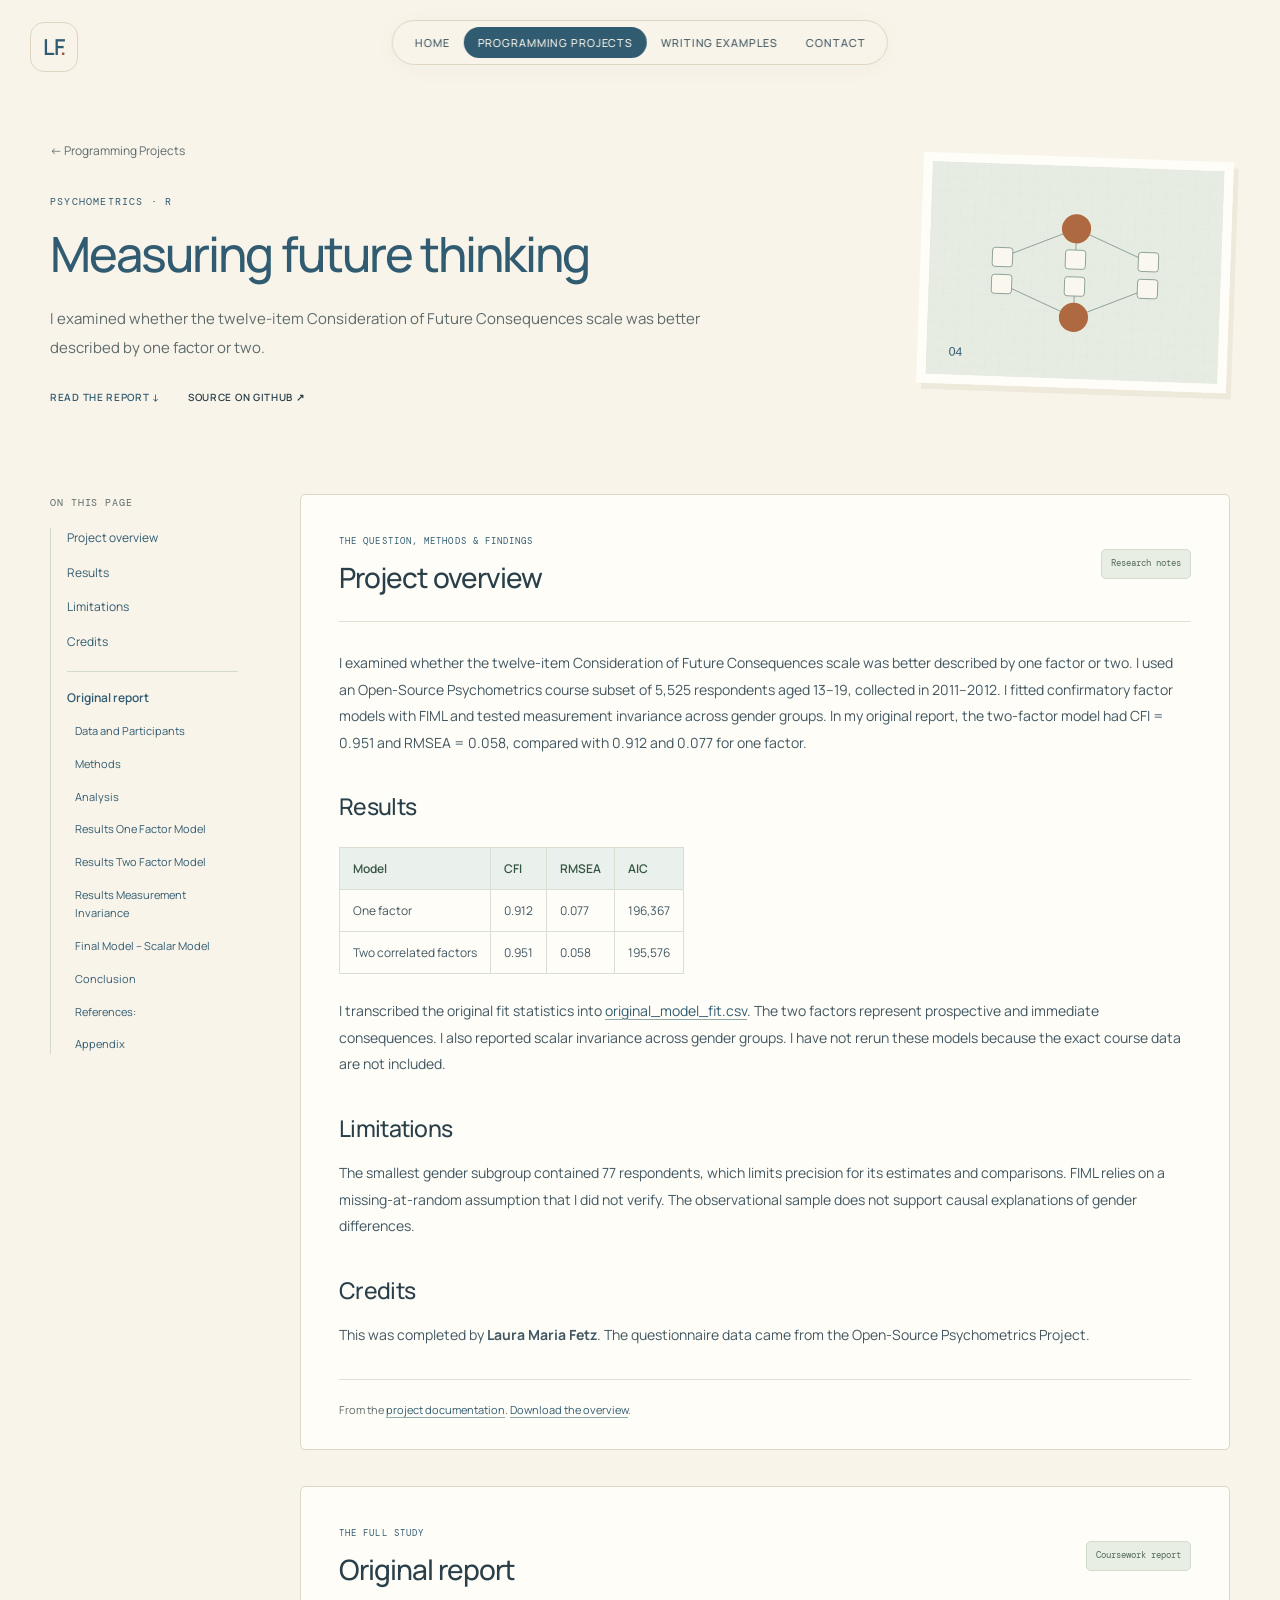
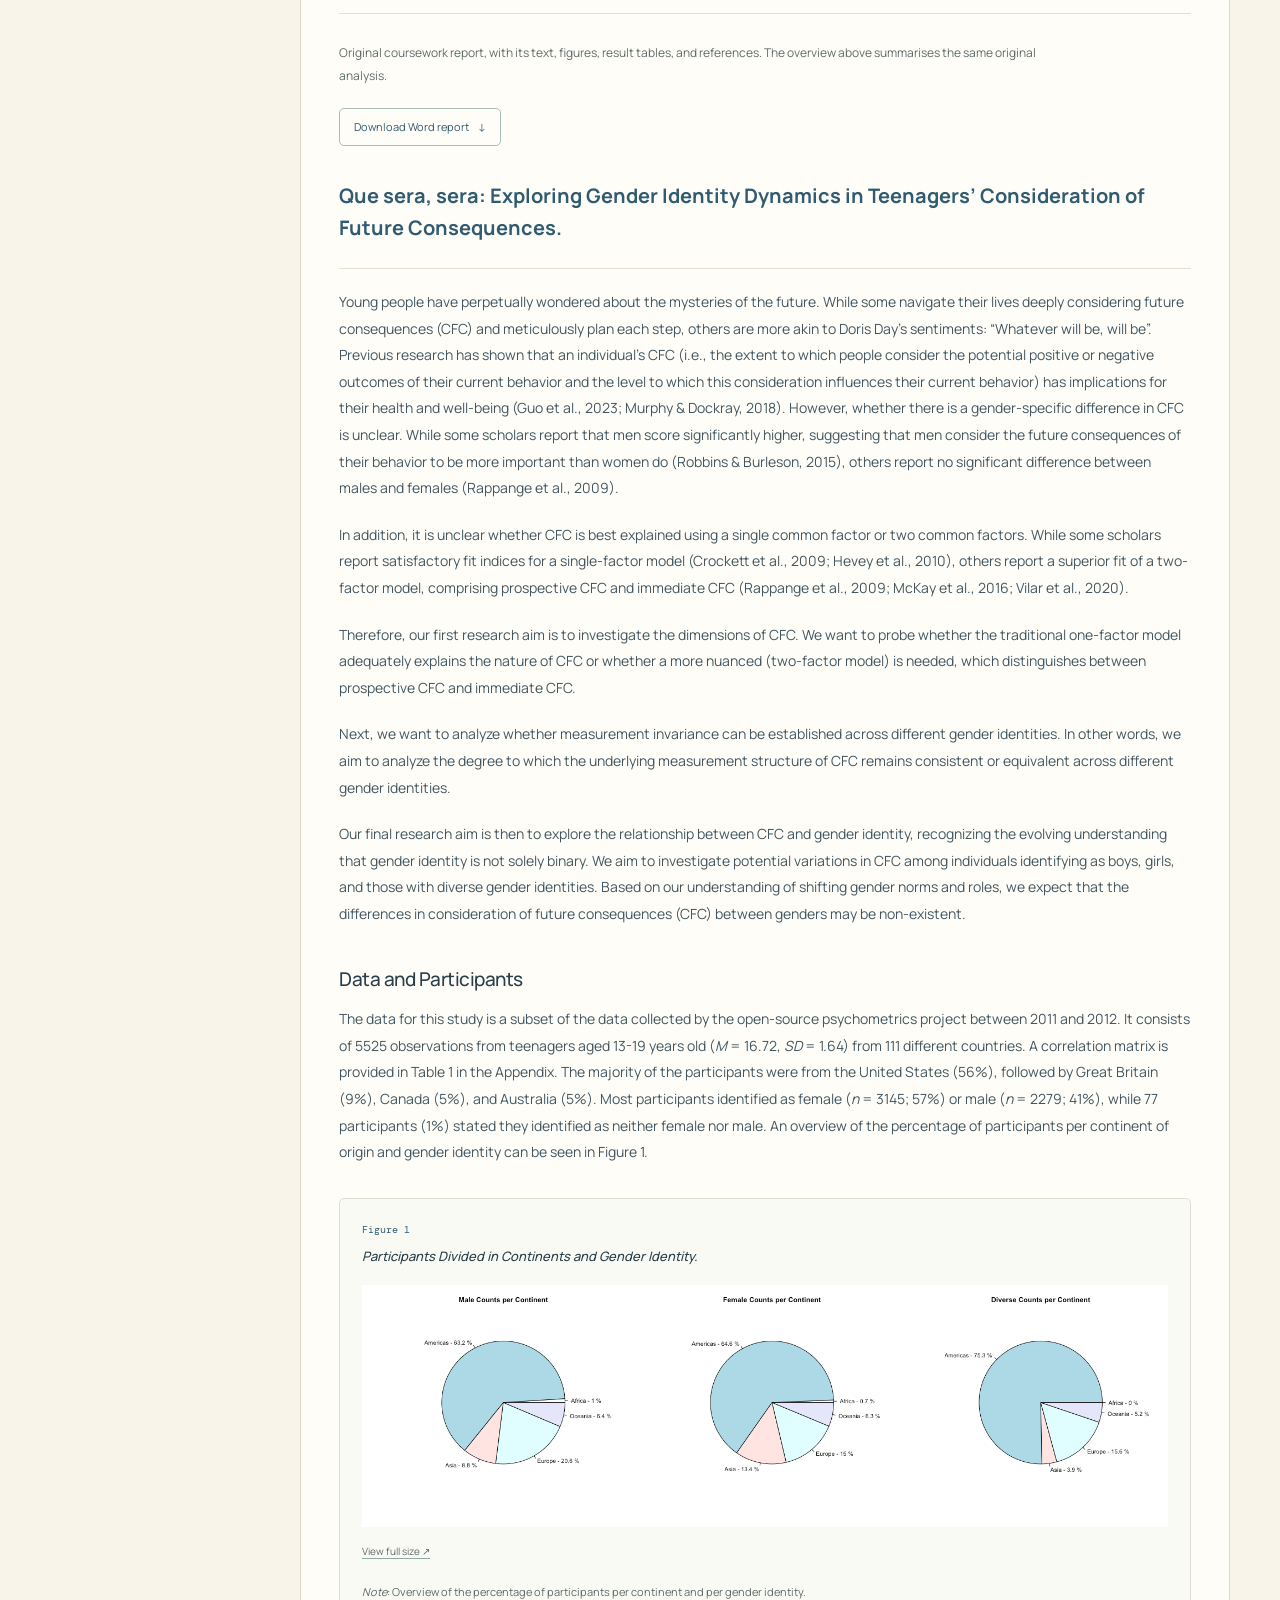
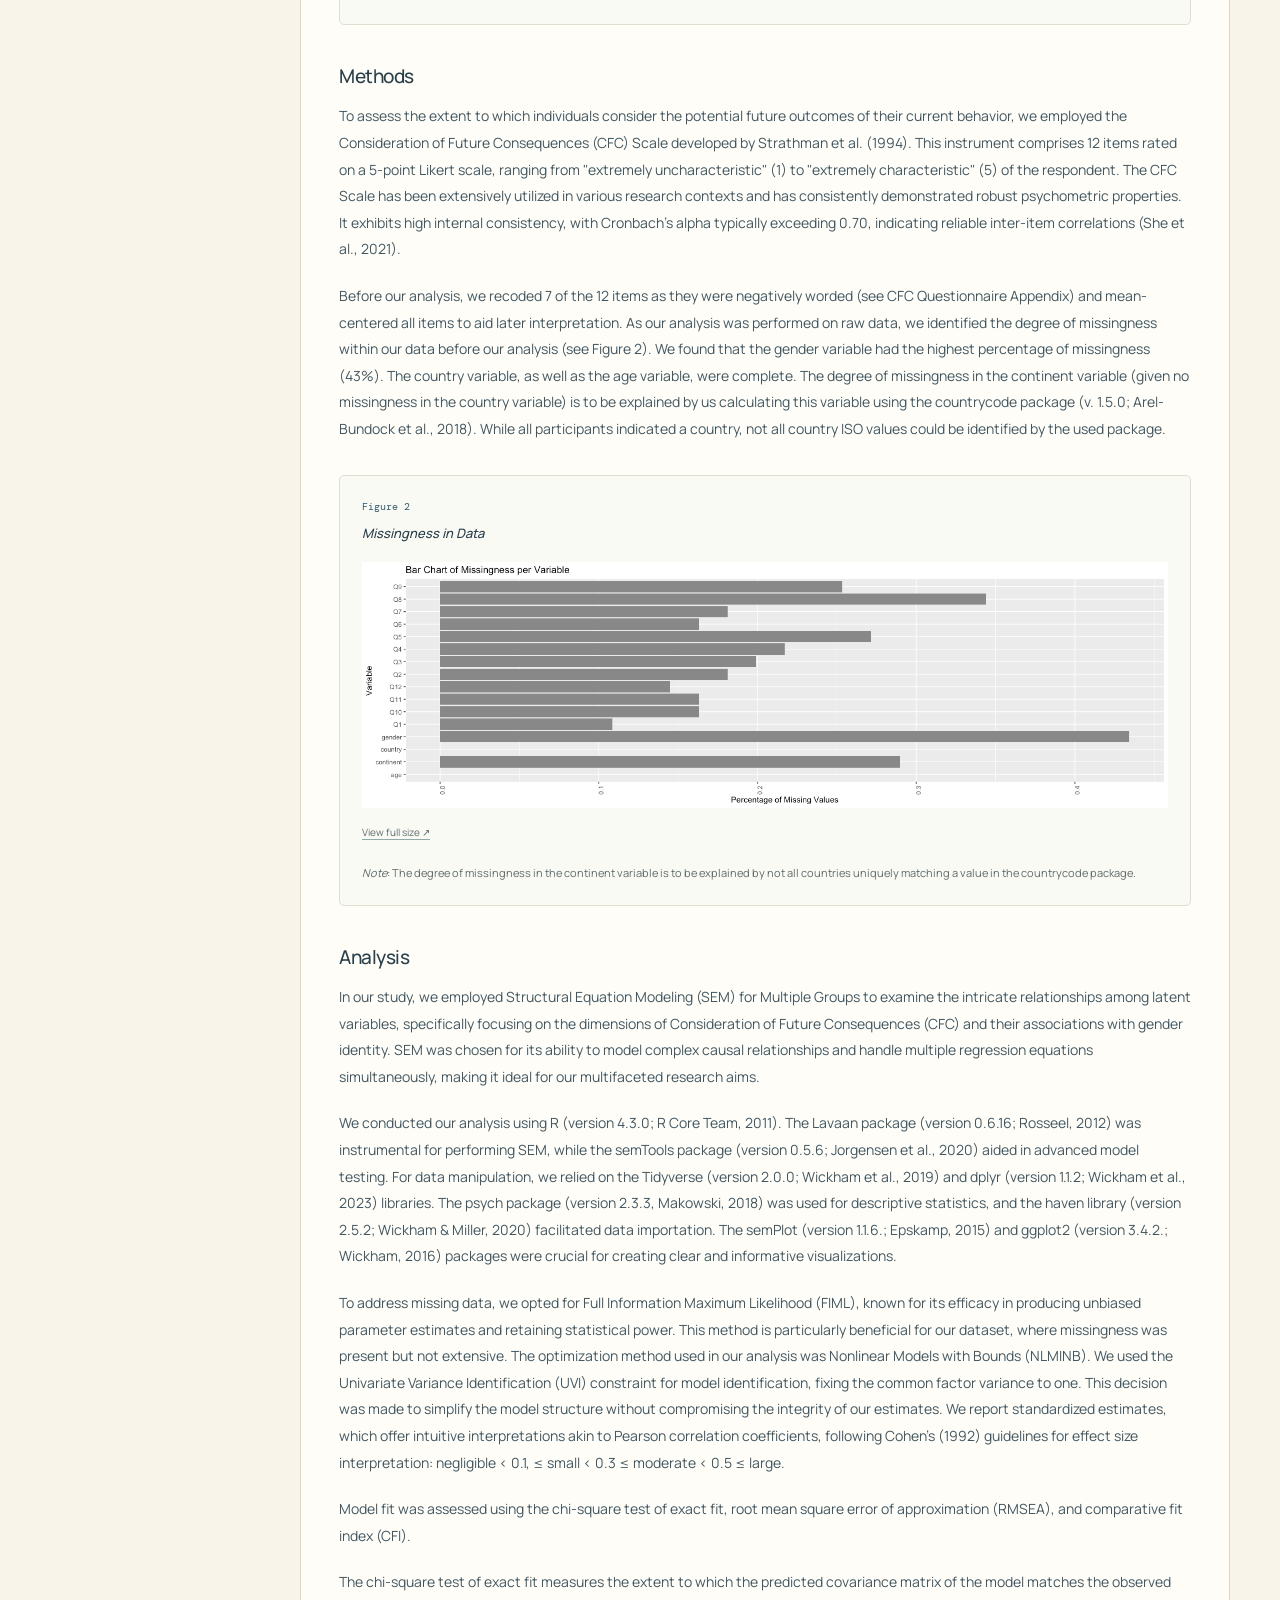
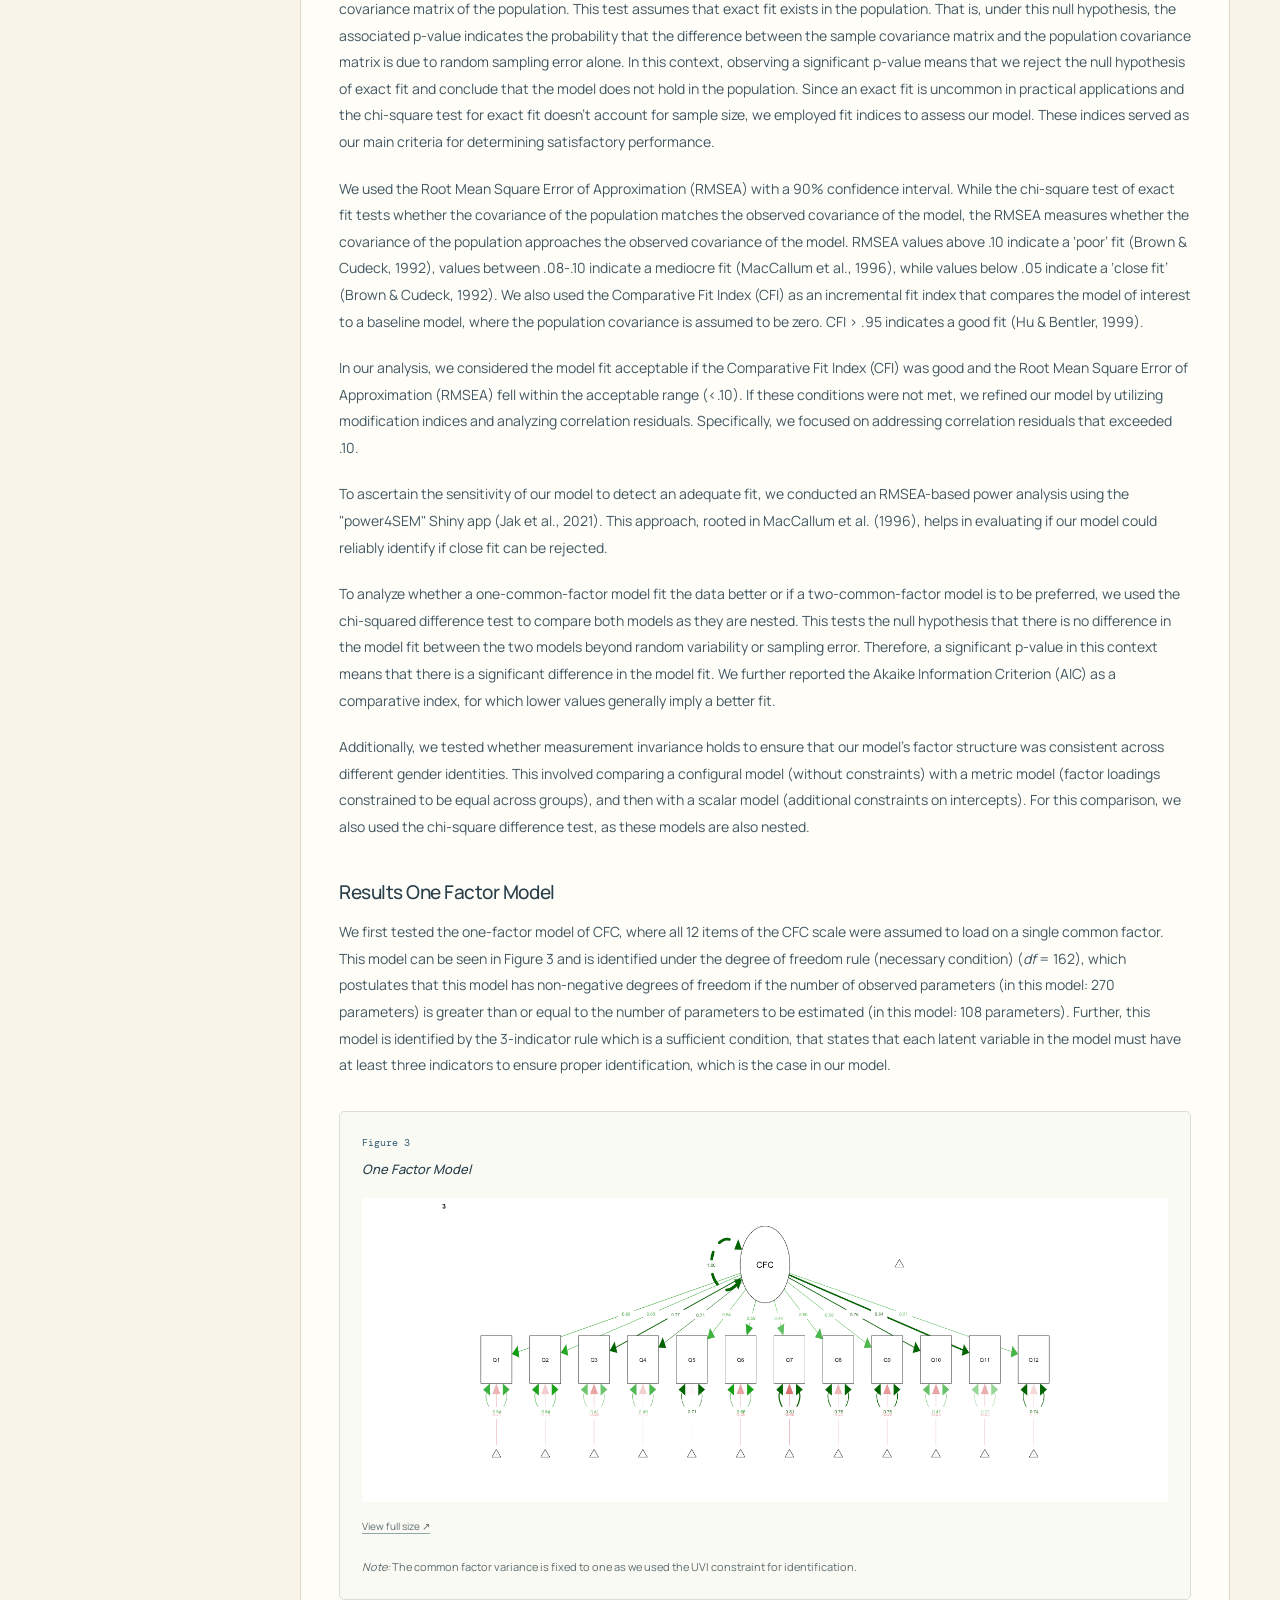
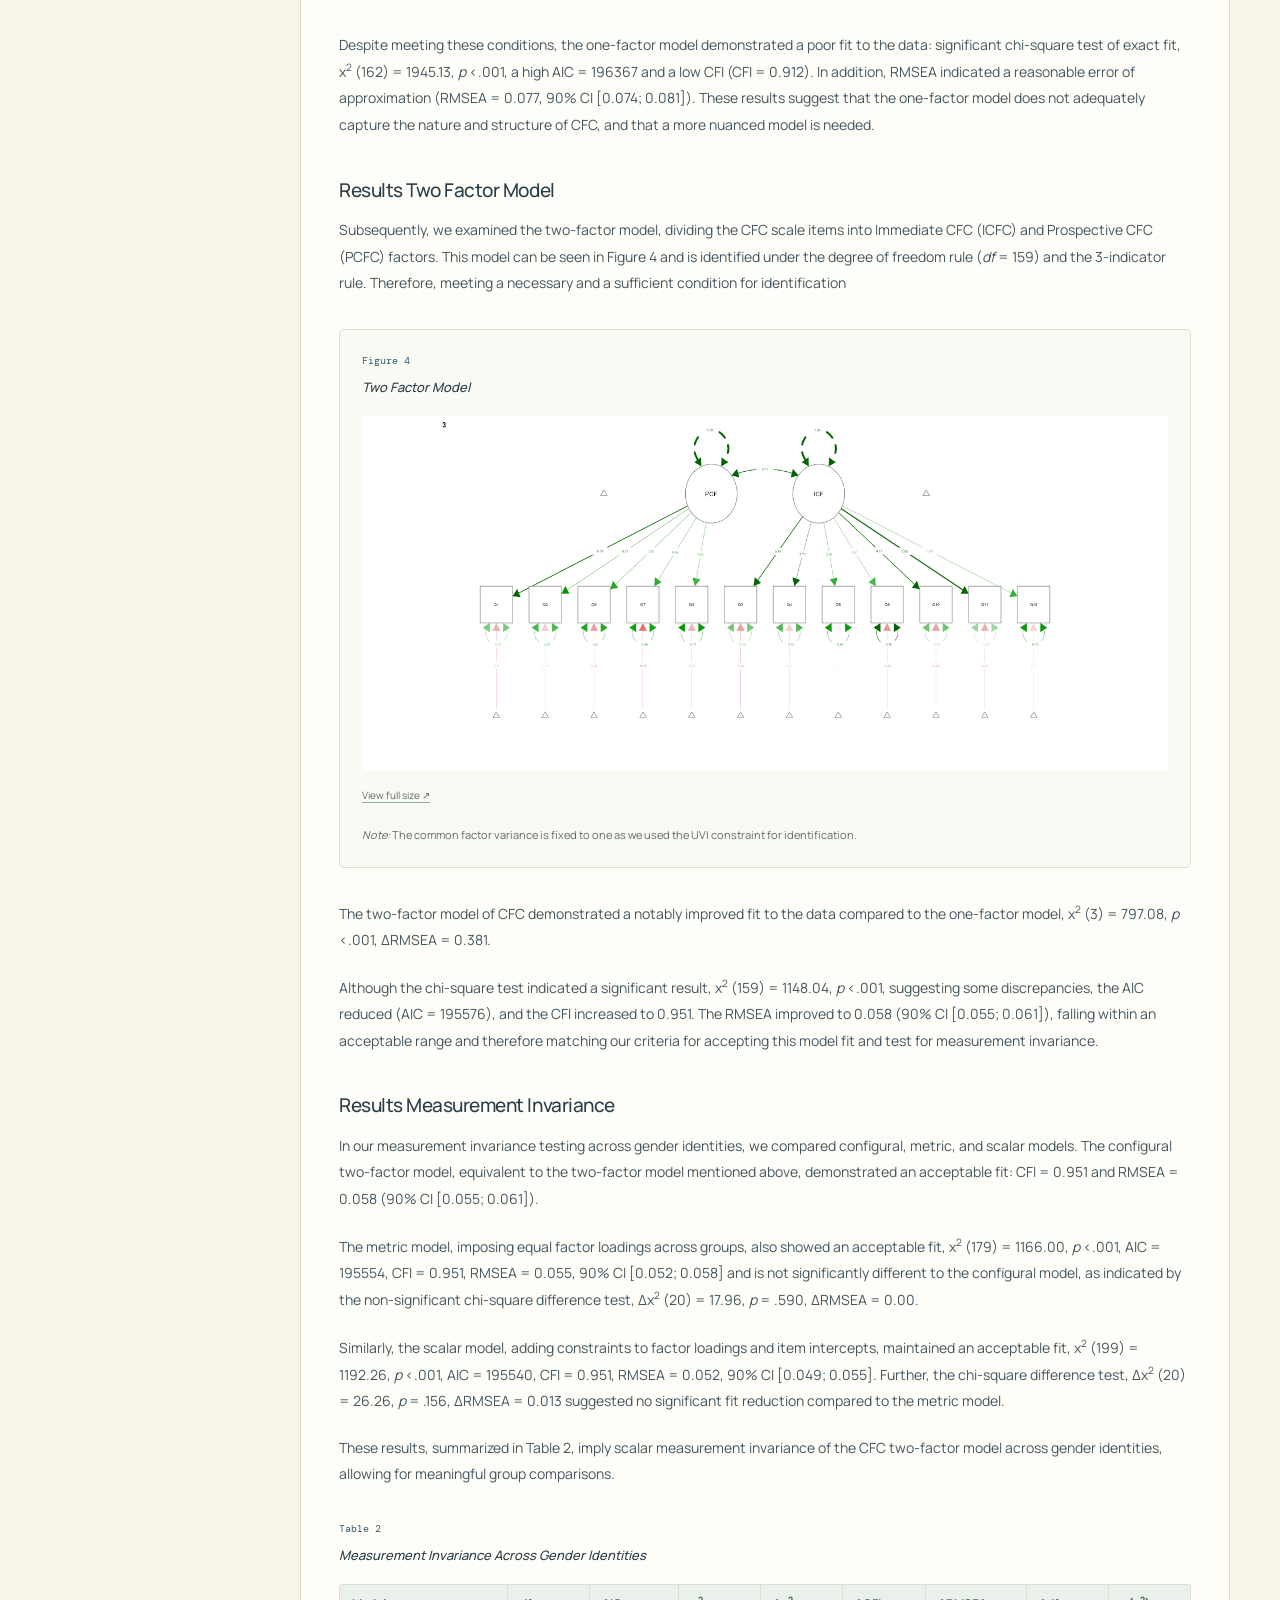
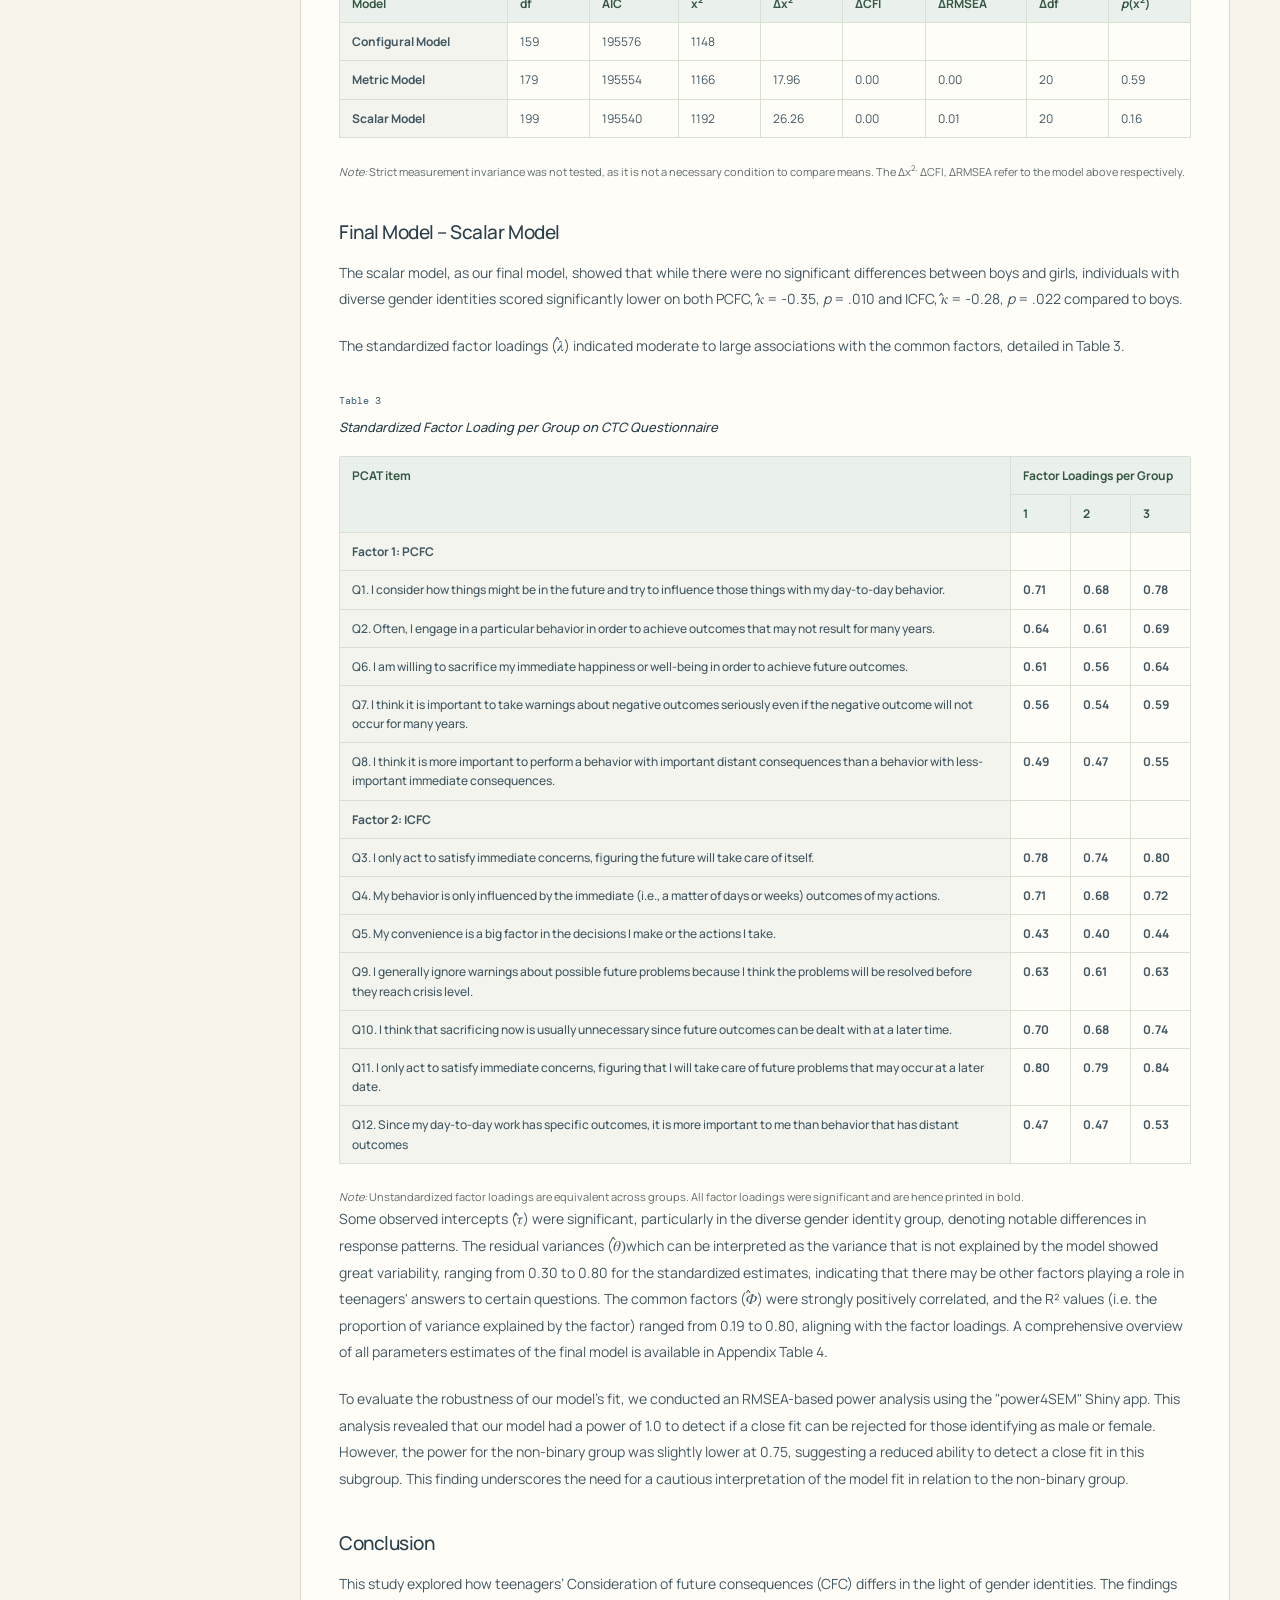
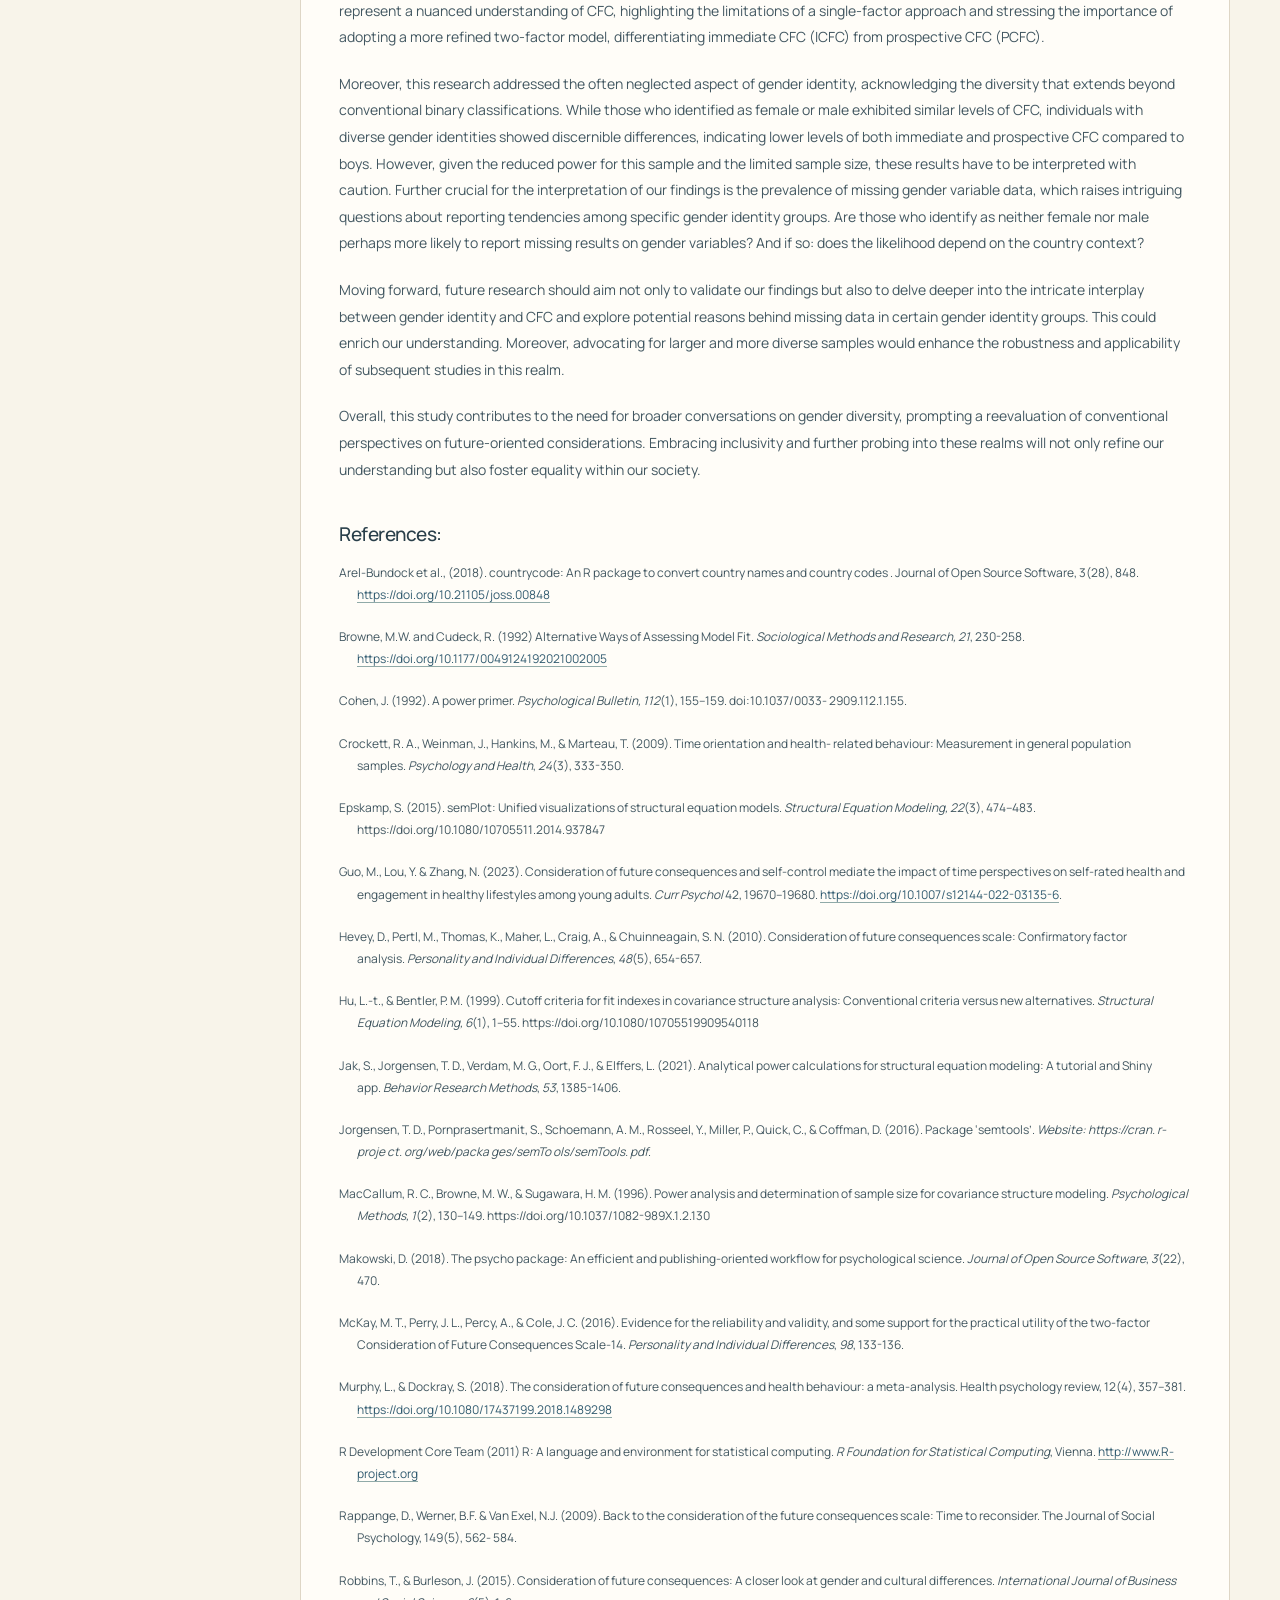
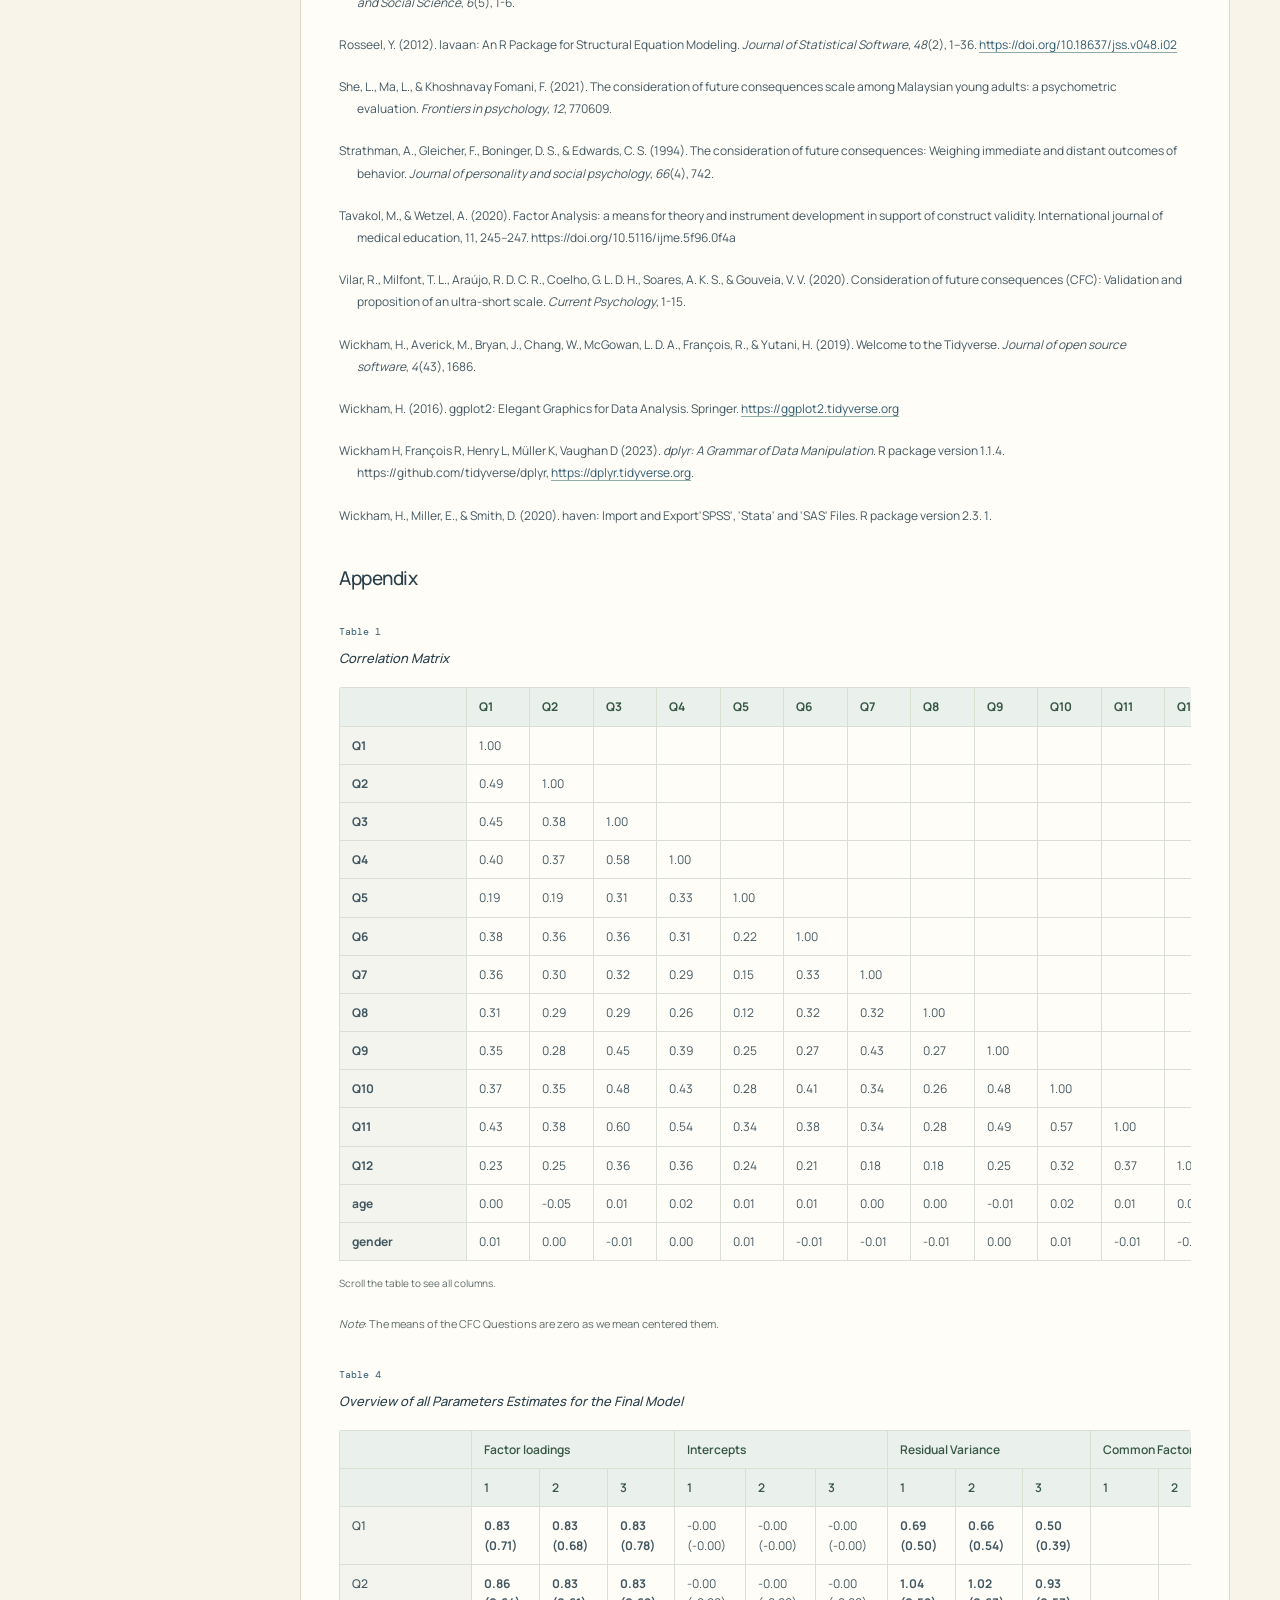
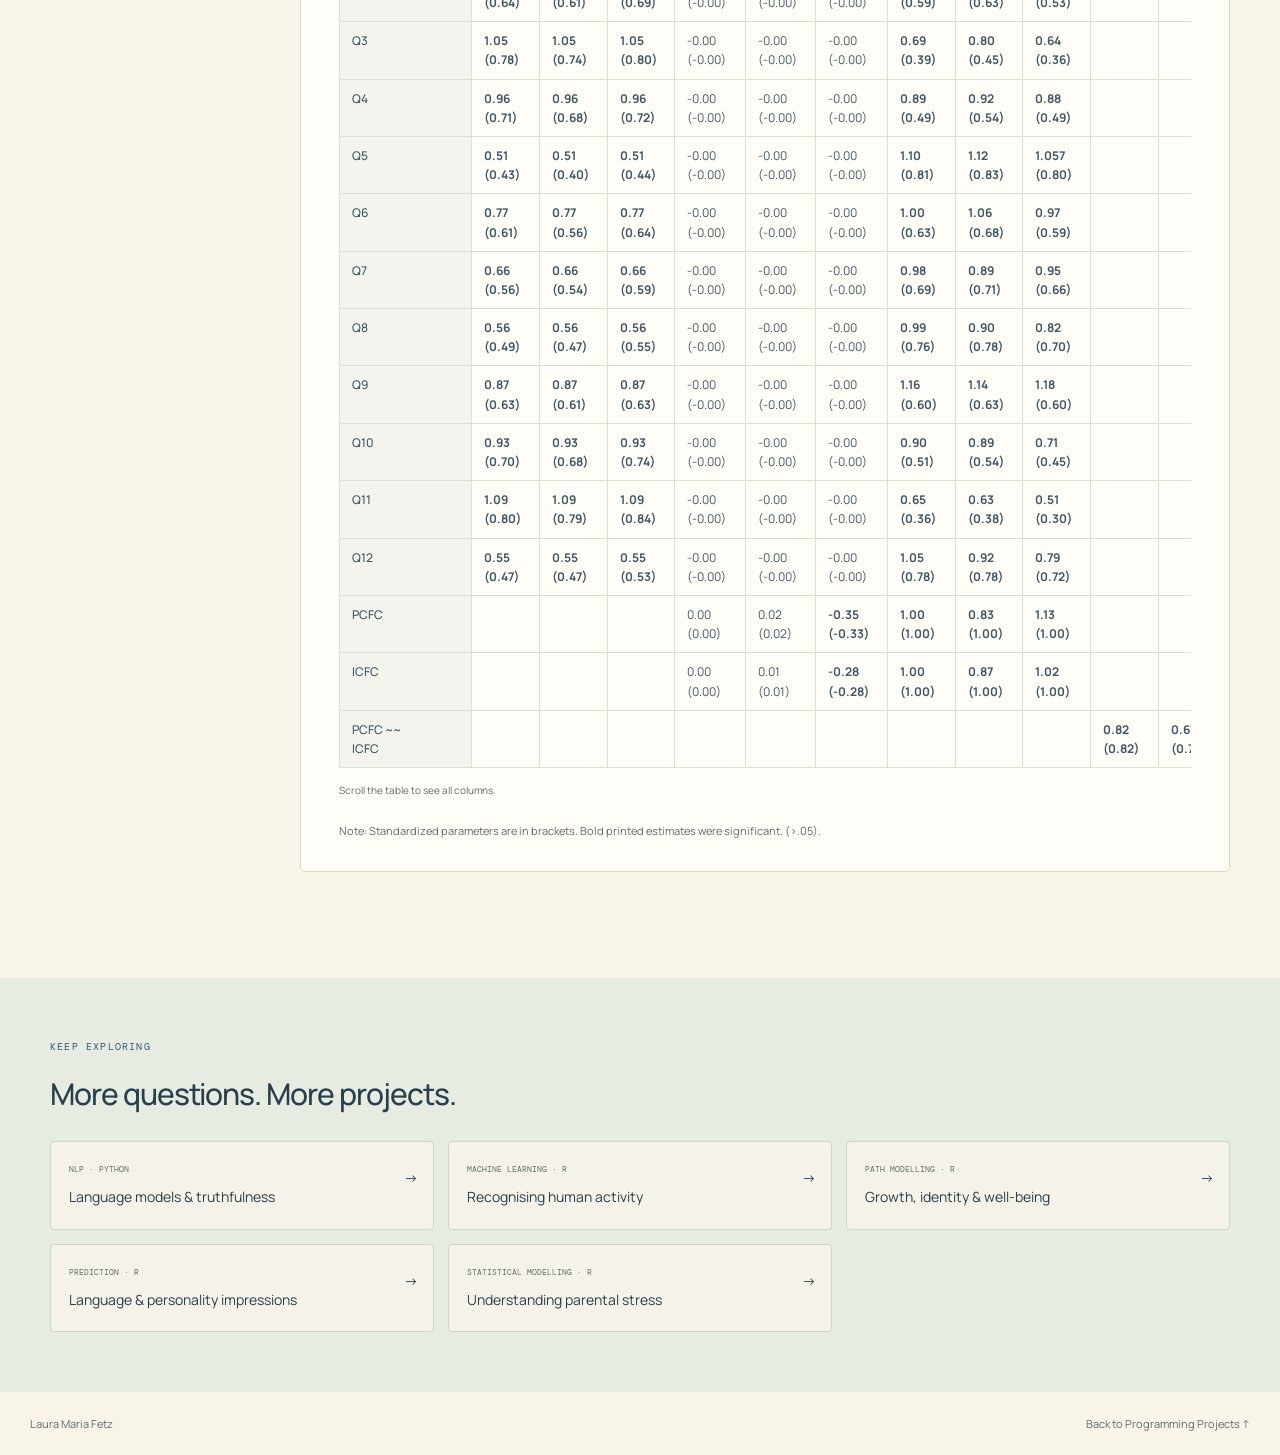
==== commit 618ddeaa: "Add Writing Examples with two blog posts and rename Programming Projects" ====
--- a/projects/future-thinking/index.html
+++ b/projects/future-thinking/index.html
@@ -1,7 +1,7 @@
 <!DOCTYPE html>
 <html lang="en"><head><meta charset="UTF-8"><meta name="viewport" content="width=device-width, initial-scale=1.0"><meta name="description" content="I examined whether the twelve-item Consideration of Future Consequences scale was better described by one factor or two."><meta name="theme-color" content="#f8f4ea"><title>Measuring future thinking — Laura Maria Fetz</title><link rel="icon" href="../../favicon.svg" type="image/svg+xml"><link rel="preconnect" href="https://fonts.googleapis.com"><link rel="preconnect" href="https://fonts.gstatic.com" crossorigin><link href="https://fonts.googleapis.com/css2?family=Manrope:wght@400;500;600;700&amp;family=DM+Mono:wght@400;500&amp;display=swap" rel="stylesheet"><link rel="stylesheet" href="../../tooplate-ivory-style.css"><link rel="stylesheet" href="../../personal.css"><link rel="stylesheet" href="../../project.css"></head>
-<body class="project-page"><a class="skip-link" href="#main">Skip to content</a><a class="site-mark" href="../../index.html#home" aria-label="Laura Maria Fetz, home">LF<span>.</span></a><nav class="pill-nav" aria-label="Main navigation"><a href="../../index.html#home">Home</a><a href="../../index.html#projects" class="active" aria-current="location">Projects</a><a href="../../index.html#contact">Contact</a></nav><button class="hamburger" aria-label="Open navigation" aria-expanded="false" aria-controls="mobile-navigation"><span></span><span></span><span></span></button><nav class="mobile-nav" id="mobile-navigation" aria-label="Mobile navigation" hidden><a href="../../index.html#home">Home</a><a href="../../index.html#projects" class="active" aria-current="location">Projects</a><a href="../../index.html#contact">Contact</a></nav>
-<main id="main"><header class="project-hero"><div class="project-heading"><a href="../../index.html#projects" class="project-back">← All projects</a><p class="section-eyebrow">Psychometrics · R</p><h1>Measuring future thinking</h1><p class="project-deck">I examined whether the twelve-item Consideration of Future Consequences scale was better described by one factor or two.</p><div class="project-hero-actions"><a class="cta-link" href="#report">Read the report <span aria-hidden="true">↓</span></a><a class="cta-link cta-link--dark" href="https://github.com/laurafetz/Consideration-of-Future-Consequences-SEM-Factor-Model" target="_blank" rel="noopener noreferrer">Source on GitHub <span aria-hidden="true">↗</span></a></div></div><img class="project-cover" src="../../images/project-04.svg" alt="" width="520" height="380"></header>
+<body class="project-page"><a class="skip-link" href="#main">Skip to content</a><a class="site-mark" href="../../index.html#home" aria-label="Laura Maria Fetz, home">LF<span>.</span></a><nav class="pill-nav" aria-label="Main navigation"><a href="../../index.html#home">Home</a><a href="../../index.html#projects" class="active" aria-current="location">Programming Projects</a><a href="../../index.html#writing">Writing Examples</a><a href="../../index.html#contact">Contact</a></nav><button class="hamburger" aria-label="Open navigation" aria-expanded="false" aria-controls="mobile-navigation"><span></span><span></span><span></span></button><nav class="mobile-nav" id="mobile-navigation" aria-label="Mobile navigation" hidden><a href="../../index.html#home">Home</a><a href="../../index.html#projects" class="active" aria-current="location">Programming Projects</a><a href="../../index.html#writing">Writing Examples</a><a href="../../index.html#contact">Contact</a></nav>
+<main id="main"><header class="project-hero"><div class="project-heading"><a href="../../index.html#projects" class="project-back">← Programming Projects</a><p class="section-eyebrow">Psychometrics · R</p><h1>Measuring future thinking</h1><p class="project-deck">I examined whether the twelve-item Consideration of Future Consequences scale was better described by one factor or two.</p><div class="project-hero-actions"><a class="cta-link" href="#report">Read the report <span aria-hidden="true">↓</span></a><a class="cta-link cta-link--dark" href="https://github.com/laurafetz/Consideration-of-Future-Consequences-SEM-Factor-Model" target="_blank" rel="noopener noreferrer">Source on GitHub <span aria-hidden="true">↗</span></a></div></div><img class="project-cover" src="../../images/project-04.svg" alt="" width="520" height="380"></header>
 <div class="project-reading-layout"><aside class="project-contents" aria-label="On this page"><p>On this page</p><nav><a href="#overview">Project overview</a><a href="#overview-results">Results</a><a href="#overview-limitations">Limitations</a><a href="#overview-credits">Credits</a><a class="toc-report" href="#report">Original report</a><a class="toc-report-section" href="#report-data-and-participants">Data and Participants</a><a class="toc-report-section" href="#report-methods">Methods</a><a class="toc-report-section" href="#report-analysis">Analysis</a><a class="toc-report-section" href="#report-results-one-factor-model">Results One Factor Model</a><a class="toc-report-section" href="#report-results-two-factor-model">Results Two Factor Model</a><a class="toc-report-section" href="#report-results-measurement-invariance">Results Measurement Invariance</a><a class="toc-report-section" href="#report-final-model-scalar-model">Final Model – Scalar Model</a><a class="toc-report-section" href="#report-conclusion">Conclusion</a><a class="toc-report-section" href="#report-references">References:</a><a class="toc-report-section" href="#report-appendix">Appendix</a></nav></aside><article class="project-document"><section class="project-reader-section" id="overview"><div class="reader-section-heading"><div><p class="section-eyebrow">The question, methods &amp; findings</p><h2>Project overview</h2></div><span class="reader-badge">Research notes</span></div><div class="project-prose"><p>I examined whether the twelve-item Consideration of Future Consequences scale was better described by one factor or two. I used an Open-Source Psychometrics course subset of 5,525 respondents aged 13–19, collected in 2011–2012. I fitted confirmatory factor models with FIML and tested measurement invariance across gender groups. In my original report, the two-factor model had CFI = 0.951 and RMSEA = 0.058, compared with 0.912 and 0.077 for one factor.</p>
 <h2 id="overview-results">Results</h2>
 <table>
@@ -32,4 +32,4 @@
 <h2 id="overview-credits">Credits</h2>
 <p>This was completed by <strong>Laura Maria Fetz</strong>. The questionnaire data came from the Open-Source Psychometrics Project.</p>
 </div><p class="source-note">From the <a href="https://github.com/laurafetz/Consideration-of-Future-Consequences-SEM-Factor-Model/blob/main/README.md" target="_blank" rel="noopener noreferrer">project documentation</a>. <a href="downloads/project-overview.md" download>Download the overview</a>.</p></section><section class="project-reader-section" id="report"><div class="reader-section-heading"><div><p class="section-eyebrow">The full study</p><h2>Original report</h2></div><span class="reader-badge">Coursework report</span></div><p class="reader-note">Original coursework report, with its text, figures, result tables, and references. The overview above summarises the same original analysis.</p><div class="report-toolbar"><a class="reader-button reader-button-secondary" href="downloads/report.docx" download>Download Word report <span aria-hidden="true">↓</span></a></div><div class="project-prose report-prose"><p class="report-original-title"><strong>Que</strong><strong> sera, sera: Exploring Gender </strong><strong>Identity </strong><strong>Dynamics in Teenagers’ </strong><strong>Consideration of </strong><strong>Future</strong><strong> Consequences</strong><strong>.</strong></p><p>Young people have perpetually wondered about the mysteries of the future. While some navigate their lives deeply considering future consequences (CFC) and meticulously plan each step, others are more akin to Doris Day’s sentiments: “Whatever will be, will be”. Previous research has shown that an individual’s CFC (i.e., the extent to which people consider the potential positive or negative outcomes of their current behavior and the level to which this consideration influences their current behavior) has implications for their health and well-being (Guo et al., 2023; Murphy &amp; Dockray, 2018). However, whether there is a gender-specific difference in CFC is unclear. While some scholars report that men score significantly higher, suggesting that men consider the future consequences of their behavior to be more important than women do (Robbins &amp; Burleson, 2015), others report no significant difference between males and females (Rappange et al., 2009).</p><p>In addition, it is unclear whether CFC is best explained using a single common factor or two common factors. While some scholars report satisfactory fit indices for a single-factor model (Crockett et al., 2009; Hevey et al., 2010), others report a superior fit of a two-factor model, comprising prospective CFC and immediate CFC (Rappange et al., 2009; McKay et al., 2016; Vilar et al., 2020).</p><p>Therefore, our first research aim is to investigate the dimensions of CFC. We want to probe whether the traditional one-factor model adequately explains the nature of CFC or whether a more nuanced (two-factor model) is needed, which distinguishes between prospective CFC and immediate CFC.</p><p>Next, we want to analyze whether measurement invariance can be established across different gender identities. In other words, we aim to analyze the degree to which the underlying measurement structure of CFC remains consistent or equivalent across different gender identities.</p><p>Our final research aim is then to explore the relationship between CFC and gender identity, recognizing the evolving understanding that gender identity is not solely binary. We aim to investigate potential variations in CFC among individuals identifying as boys, girls, and those with diverse gender identities. Based on our understanding of shifting gender norms and roles, we expect that the differences in consideration of future consequences (CFC) between genders may be non-existent.</p><h3 id="report-data-and-participants">Data and Participants</h3><p>The data for this study is a subset of the data collected by the open-source psychometrics project between 2011 and 2012. It consists of 5525 observations from teenagers aged 13-19 years old (<em>M</em> = 16.72, <em>SD</em> = 1.64) from 111 different countries. A correlation matrix is provided in Table 1 in the Appendix. The majority of the participants were from the United States (56%), followed by Great Britain (9%), Canada (5%), and Australia (5%). Most participants identified as female (<em>n</em> = 3145; 57%) or male (<em>n</em> = 2279; 41%), while 77 participants (1%) stated they identified as neither female nor male. An overview of the percentage of participants per continent of origin and gender identity can be seen in Figure 1.</p><figure class="report-figure" id="report-figure-1"><figcaption><span>Figure 1</span><em>Participants Divided</em><em> i</em><em>n Continents and Gender Identity.</em></figcaption><div class="report-figure-panels"><div class="report-figure-panel"><a href="assets/report-image1.png" target="_blank" rel="noopener noreferrer" aria-label="Open Figure 1: Participants Divided in Continents and Gender Identity. at full size"><img src="assets/report-image1.png" alt="Figure 1: Participants Divided in Continents and Gender Identity." loading="lazy"></a><a class="report-image-open" href="assets/report-image1.png" target="_blank" rel="noopener noreferrer">View full size <span aria-hidden="true">↗</span></a></div></div><p class="report-note"><em>Note</em>: Overview of the percentage of participants per continent and per gender identity.</p></figure><h3 id="report-methods">Methods</h3><p>To assess the extent to which individuals consider the potential future outcomes of their current behavior, we employed the Consideration of Future Consequences (CFC) Scale developed by Strathman et al. (1994). This instrument comprises 12 items rated on a 5-point Likert scale, ranging from &quot;extremely uncharacteristic&quot; (1) to &quot;extremely characteristic&quot; (5) of the respondent. The CFC Scale has been extensively utilized in various research contexts and has consistently demonstrated robust psychometric properties. It exhibits high internal consistency, with Cronbach&#x27;s alpha typically exceeding 0.70, indicating reliable inter-item correlations (She et al., 2021).</p><p>Before our analysis, we recoded 7 of the 12 items as they were negatively worded (see CFC Questionnaire Appendix) and mean-centered all items to aid later interpretation. As our analysis was performed on raw data, we identified the degree of missingness within our data before our analysis (see Figure 2). We found that the gender variable had the highest percentage of missingness (43%). The country variable, as well as the age variable, were complete. The degree of missingness in the continent variable (given no missingness in the country variable) is to be explained by us calculating this variable using the countrycode package (v. 1.5.0; Arel-Bundock et al., 2018). While all participants indicated a country, not all country ISO values could be identified by the used package.</p><figure class="report-figure" id="report-figure-2"><figcaption><span>Figure 2</span><em>Missingness in Data</em></figcaption><div class="report-figure-panels"><div class="report-figure-panel"><a href="assets/report-image2.png" target="_blank" rel="noopener noreferrer" aria-label="Open Figure 2: Missingness in Data at full size"><img src="assets/report-image2.png" alt="Figure 2: Missingness in Data" loading="lazy"></a><a class="report-image-open" href="assets/report-image2.png" target="_blank" rel="noopener noreferrer">View full size <span aria-hidden="true">↗</span></a></div></div><p class="report-note"><em>Note</em>: The degree of missingness in the continent variable is to be explained by not all countries uniquely matching a value in the countrycode package.</p></figure><h3 id="report-analysis">Analysis</h3><p>In our study, we employed Structural Equation Modeling (SEM) for Multiple Groups to examine the intricate relationships among latent variables, specifically focusing on the dimensions of Consideration of Future Consequences (CFC) and their associations with gender identity. SEM was chosen for its ability to model complex causal relationships and handle multiple regression equations simultaneously, making it ideal for our multifaceted research aims.</p><p>We conducted our analysis using R (version 4.3.0; R Core Team, 2011). The Lavaan package (version 0.6.16; Rosseel, 2012) was instrumental for performing SEM, while the semTools package (version 0.5.6; Jorgensen et al., 2020) aided in advanced model testing. For data manipulation, we relied on the Tidyverse (version 2.0.0; Wickham et al., 2019) and dplyr (version 1.1.2; Wickham et al., 2023) libraries. The psych package (version 2.3.3, Makowski, 2018) was used for descriptive statistics, and the haven library (version 2.5.2; Wickham &amp; Miller, 2020) facilitated data importation. The semPlot (version 1.1.6.; Epskamp, 2015) and ggplot2 (version 3.4.2.; Wickham, 2016) packages were crucial for creating clear and informative visualizations.</p><p>To address missing data, we opted for Full Information Maximum Likelihood (FIML), known for its efficacy in producing unbiased parameter estimates and retaining statistical power. This method is particularly beneficial for our dataset, where missingness was present but not extensive. The optimization method used in our analysis was Nonlinear Models with Bounds (NLMINB). We used the Univariate Variance Identification (UVI) constraint for model identification, fixing the common factor variance to one. This decision was made to simplify the model structure without compromising the integrity of our estimates. We report standardized estimates, which offer intuitive interpretations akin to Pearson correlation coefficients, following Cohen’s (1992) guidelines for effect size interpretation: negligible &lt; 0.1, ≤ small &lt; 0.3 ≤ moderate &lt; 0.5 ≤ large.</p><p>Model fit was assessed using the chi-square test of exact fit, root mean square error of approximation (RMSEA), and comparative fit index (CFI).</p><p>The chi-square test of exact fit measures the extent to which the predicted covariance matrix of the model matches the observed covariance matrix of the population. This test assumes that exact fit exists in the population. That is, under this null hypothesis, the associated p-value indicates the probability that the difference between the sample covariance matrix and the population covariance matrix is due to random sampling error alone. In this context, observing a significant p-value means that we reject the null hypothesis of exact fit and conclude that the model does not hold in the population. Since an exact fit is uncommon in practical applications and the chi-square test for exact fit doesn&#x27;t account for sample size, we employed fit indices to assess our model. These indices served as our main criteria for determining satisfactory performance.</p><p>We used the Root Mean Square Error of Approximation (RMSEA) with a 90% confidence interval. While the chi-square test of exact fit tests whether the covariance of the population matches the observed covariance of the model, the RMSEA measures whether the covariance of the population approaches the observed covariance of the model. RMSEA values above .10 indicate a ‘poor’ fit (Brown &amp; Cudeck, 1992), values between .08-.10 indicate a mediocre fit (MacCallum et al., 1996), while values below .05 indicate a ‘close fit’ (Brown &amp; Cudeck, 1992). We also used the Comparative Fit Index (CFI) as an incremental fit index that compares the model of interest to a baseline model, where the population covariance is assumed to be zero. CFI &gt; .95 indicates a good fit (Hu &amp; Bentler, 1999).</p><p>In our analysis, we considered the model fit acceptable if the Comparative Fit Index (CFI) was good and the Root Mean Square Error of Approximation (RMSEA) fell within the acceptable range (&lt;.10). If these conditions were not met, we refined our model by utilizing modification indices and analyzing correlation residuals. Specifically, we focused on addressing correlation residuals that exceeded .10.</p><p>To ascertain the sensitivity of our model to detect an adequate fit, we conducted an RMSEA-based power analysis using the &quot;power4SEM&quot; Shiny app (Jak et al., 2021). This approach, rooted in MacCallum et al. (1996), helps in evaluating if our model could reliably identify if close fit can be rejected.</p><p>To analyze whether a one-common-factor model fit the data better or if a two-common-factor model is to be preferred, we used the chi-squared difference test to compare both models as they are nested. This tests the null hypothesis that there is no difference in the model fit between the two models beyond random variability or sampling error. Therefore, a significant p-value in this context means that there is a significant difference in the model fit. We further reported the Akaike Information Criterion (AIC) as a comparative index, for which lower values generally imply a better fit.</p><p>Additionally, we tested whether measurement invariance holds to ensure that our model&#x27;s factor structure was consistent across different gender identities. This involved comparing a configural model (without constraints) with a metric model (factor loadings constrained to be equal across groups), and then with a scalar model (additional constraints on intercepts). For this comparison, we also used the chi-square difference test, as these models are also nested.</p><h3 id="report-results-one-factor-model">Results One Factor Model</h3><p>We first tested the one-factor model of CFC, where all 12 items of the CFC scale were assumed to load on a single common factor. This model can be seen in Figure 3 and is identified under the degree of freedom rule (necessary condition) (<em>df</em><em> </em>= 162), which postulates that this model has non-negative degrees of freedom if the number of observed parameters (in this model: 270 parameters)  is greater than or equal to the number of parameters to be estimated (in this model: 108 parameters). Further, this model is identified by the 3-indicator rule which is a sufficient condition, that states that each latent variable in the model must have at least three indicators to ensure proper identification, which is the case in our model.</p><figure class="report-figure" id="report-figure-3"><figcaption><span>Figure 3</span><em>One Factor Model</em><em> </em></figcaption><div class="report-figure-panels"><div class="report-figure-panel"><a href="assets/report-image3.png" target="_blank" rel="noopener noreferrer" aria-label="Open Figure 3: One Factor Model at full size"><img src="assets/report-image3.png" alt="Figure 3: One Factor Model" loading="lazy"></a><a class="report-image-open" href="assets/report-image3.png" target="_blank" rel="noopener noreferrer">View full size <span aria-hidden="true">↗</span></a></div></div><p class="report-note"><em>Note:</em> The common factor variance is fixed to one as we used the UVI constraint for identification.</p></figure><p>Despite meeting these conditions, the one-factor model demonstrated a poor fit to the data: significant chi-square test of exact fit, χ<sup>2</sup> (162) = 1945.13, <em>p </em>&lt;.001, a high AIC = 196367 and a low CFI (CFI = 0.912). In addition, RMSEA indicated a reasonable error of approximation (RMSEA = 0.077, 90% CI [0.074; 0.081]). These results suggest that the one-factor model does not adequately capture the nature and structure of CFC, and that a more nuanced model is needed.</p><h3 id="report-results-two-factor-model">Results Two Factor Model</h3><p>Subsequently, we examined the two-factor model, dividing the CFC scale items into Immediate CFC (ICFC) and Prospective CFC (PCFC) factors. This model can be seen in Figure 4 and is identified under the degree of freedom rule (<em>df</em> = 159) and the 3-indicator rule. Therefore, meeting a necessary and a sufficient condition for identification</p><figure class="report-figure" id="report-figure-4"><figcaption><span>Figure 4</span><em>Two Factor Model</em></figcaption><div class="report-figure-panels"><div class="report-figure-panel"><a href="assets/report-image4.png" target="_blank" rel="noopener noreferrer" aria-label="Open Figure 4: Two Factor Model at full size"><img src="assets/report-image4.png" alt="Figure 4: Two Factor Model" loading="lazy"></a><a class="report-image-open" href="assets/report-image4.png" target="_blank" rel="noopener noreferrer">View full size <span aria-hidden="true">↗</span></a></div></div><p class="report-note"><em>Note: </em>The common factor variance is fixed to one as we used the UVI constraint for identification.</p></figure><p>The two-factor model of CFC demonstrated a notably improved fit to the data compared to the one-factor model, χ<sup>2</sup> (3) = 797.08, <em>p</em> &lt;.001, ΔRMSEA = 0.381.</p><p>Although the chi-square test indicated a significant result, χ<sup>2</sup> (159) = 1148.04, <em>p </em>&lt;.001, suggesting some discrepancies, the AIC reduced (AIC = 195576), and the CFI increased to 0.951. The RMSEA improved to 0.058 (90% CI [0.055; 0.061]), falling within an acceptable range and therefore matching our criteria for accepting this model fit and test for measurement invariance.</p><h3 id="report-results-measurement-invariance">Results Measurement Invariance</h3><p>In our measurement invariance testing across gender identities, we compared configural, metric, and scalar models. The configural two-factor model, equivalent to the two-factor model mentioned above, demonstrated an acceptable fit: CFI = 0.951 and RMSEA = 0.058 (90% CI [0.055; 0.061]).</p><p>The metric model, imposing equal factor loadings across groups, also showed an acceptable fit, χ<sup>2</sup> (179) = 1166.00, <em>p</em> &lt;.001, AIC = 195554, CFI = 0.951, RMSEA = 0.055, 90% CI [0.052; 0.058] and is not significantly different to the configural model, as indicated by the non-significant chi-square difference test, Δχ<sup>2</sup> (20) = 17.96, <em>p</em> = .590, ΔRMSEA = 0.00.</p><p>Similarly, the scalar model, adding constraints to factor loadings and item intercepts, maintained an acceptable fit,  χ<sup>2</sup> (199) = 1192.26, <em>p</em> &lt;.001, AIC = 195540, CFI = 0.951, RMSEA = 0.052, 90% CI [0.049; 0.055]. Further, the chi-square difference test, Δχ<sup>2</sup> (20) = 26.26, <em>p</em> = .156, ΔRMSEA = 0.013 suggested no significant fit reduction compared to the metric model.</p><p>These results, summarized in Table 2, imply scalar measurement invariance of the CFC two-factor model across gender identities, allowing for meaningful group comparisons.</p><div class="report-table-caption" id="report-table-2-title"><span>Table 2</span><em>Measurement Invariance Across Gender Identities</em></div><div class="report-table" tabindex="0" role="region" aria-label="Table 2: Measurement Invariance Across Gender Identities" id="report-table-2"><table aria-labelledby="report-table-2-title"><thead><tr><th scope="col"><p><strong>Model</strong></p></th><th scope="col"><p><strong>df</strong></p></th><th scope="col"><p><strong>AIC</strong></p></th><th scope="col"><p><strong>χ</strong><sup><strong>2</strong></sup></p></th><th scope="col"><p><strong>Δχ</strong><sup><strong>2</strong></sup></p></th><th scope="col"><p><strong>Δ</strong><strong>CFI</strong></p></th><th scope="col"><p><strong>Δ</strong><strong>RMSEA</strong></p></th><th scope="col"><p><strong>Δdf</strong></p></th><th scope="col"><p><strong><em>p</em></strong><strong>(χ</strong><sup><strong>2</strong></sup><strong>)</strong></p></th></tr></thead><tbody><tr><th scope="row"><p><strong>Configural Model</strong></p></th><td><p>159</p></td><td><p>195576</p></td><td><p>1148</p></td><td></td><td></td><td></td><td></td><td></td></tr><tr><th scope="row"><p><strong>Metric Model</strong></p></th><td><p>179</p></td><td><p>195554</p></td><td><p>1166</p></td><td><p>17.96</p></td><td><p>0.00</p></td><td><p>0.00</p></td><td><p>20</p></td><td><p>0.59</p></td></tr><tr><th scope="row"><p><strong>Scalar Model</strong></p></th><td><p>199</p></td><td><p>195540</p></td><td><p>1192</p></td><td><p>26.26</p></td><td><p>0.00</p></td><td><p>0.01</p></td><td><p>20</p></td><td><p>0.16</p></td></tr></tbody></table></div><p class="report-table-hint">Scroll the table to see all columns.</p><p class="report-note"><em>Note: </em>Strict measurement invariance was not tested, as it is not a necessary condition to compare means. The Δχ<sup>2</sup><sup>, </sup>ΔCFI, ΔRMSEA<sup> </sup>refer to the model above respectively.</p><h3 id="report-final-model-scalar-model">Final Model – Scalar Model</h3><p>The scalar model, as our final model, showed that while there were no significant differences between boys and girls, individuals with diverse gender identities scored significantly lower on both PCFC, <math xmlns="http://www.w3.org/1998/Math/MathML"><mover accent="true"><mrow><mi>κ</mi></mrow><mo>̂</mo></mover></math> = -0.35, <em>p</em> = .010 and ICFC, <math xmlns="http://www.w3.org/1998/Math/MathML"><mover accent="true"><mrow><mi>κ</mi></mrow><mo>̂</mo></mover></math> = -0.28, <em>p</em> = .022 compared to boys.</p><p>The standardized factor loadings (<math xmlns="http://www.w3.org/1998/Math/MathML"><mover accent="true"><mrow><mi>λ</mi></mrow><mo>̂</mo></mover></math>) indicated moderate to large associations with the common factors, detailed in Table 3.</p><div class="report-table-caption" id="report-table-3-title"><span>Table 3</span><em>Standardized </em><em>Factor Loading per Group on CTC Questionnaire</em></div><div class="report-table report-table-questionnaire" tabindex="0" role="region" aria-label="Table 3: Standardized Factor Loading per Group on CTC Questionnaire" id="report-table-3"><table aria-labelledby="report-table-3-title"><thead><tr><th scope="col" rowspan="2"><p><strong>PCAT item</strong></p></th><th scope="colgroup" colspan="3"><p><strong>Factor </strong><strong>L</strong><strong>oading</strong><strong>s per Group</strong></p></th></tr><tr><th scope="col"><p><strong>1</strong></p></th><th scope="col"><p><strong>2</strong></p></th><th scope="col"><p><strong>3</strong></p></th></tr></thead><tbody><tr><th scope="row"><p><strong>Factor 1: PCFC</strong></p></th><td></td><td></td><td></td></tr><tr><th scope="row"><p>Q1. I consider how things might be in the future and try to influence those things with my day-to-day behavior.</p></th><td><p><strong>0.71</strong></p></td><td><p><strong>0.68</strong></p></td><td><p><strong>0.78</strong></p></td></tr><tr><th scope="row"><p>Q2. Often, I engage in a particular behavior in order to achieve outcomes that may not result for many years.</p></th><td><p><strong>0.64</strong></p></td><td><p><strong>0.61</strong></p></td><td><p><strong>0.69</strong></p></td></tr><tr><th scope="row"><p>Q6. I am willing to sacrifice my immediate happiness or well-being in order to achieve future outcomes.</p></th><td><p><strong>0.61</strong></p></td><td><p><strong>0.56</strong></p></td><td><p><strong>0.64</strong></p></td></tr><tr><th scope="row"><p>Q7. I think it is important to take warnings about negative outcomes seriously even if the negative outcome will not occur for many years.</p></th><td><p><strong>0.56</strong></p></td><td><p><strong>0.54</strong></p></td><td><p><strong>0.59</strong></p></td></tr><tr><th scope="row"><p>Q8. I think it is more important to perform a behavior with important distant consequences than a behavior with less-important immediate consequences.</p></th><td><p><strong>0.49</strong></p></td><td><p><strong>0.47</strong></p></td><td><p><strong>0.55</strong></p></td></tr><tr><th scope="row"><p><strong>Factor 2: ICFC</strong></p></th><td></td><td></td><td></td></tr><tr><th scope="row"><p>Q3. I only act to satisfy immediate concerns, figuring the future will take care of itself.</p></th><td><p><strong>0.78</strong></p></td><td><p><strong>0.74</strong></p></td><td><p><strong>0.80</strong></p></td></tr><tr><th scope="row"><p>Q4. My behavior is only influenced by the immediate (i.e., a matter of days or weeks) outcomes of my actions.</p></th><td><p><strong>0.71</strong></p></td><td><p><strong>0.68</strong></p></td><td><p><strong>0.72</strong></p></td></tr><tr><th scope="row"><p>Q5. My convenience is a big factor in the decisions I make or the actions I take.</p></th><td><p><strong>0.43</strong></p></td><td><p><strong>0.40</strong></p></td><td><p><strong>0.44</strong></p></td></tr><tr><th scope="row"><p>Q9. I generally ignore warnings about possible future problems because I think the problems will be resolved before they reach crisis level.</p></th><td><p><strong>0.63</strong></p></td><td><p><strong>0.61</strong></p></td><td><p><strong>0.63</strong></p></td></tr><tr><th scope="row"><p>Q10. I think that sacrificing now is usually unnecessary since future outcomes can be dealt with at a later time.</p></th><td><p><strong>0.70</strong></p></td><td><p><strong>0.68</strong></p></td><td><p><strong>0.74</strong></p></td></tr><tr><th scope="row"><p>Q11. I only act to satisfy immediate concerns, figuring that I will take care of future problems that may occur at a later date.</p></th><td><p><strong>0.80</strong></p></td><td><p><strong>0.79</strong></p></td><td><p><strong>0.84</strong></p></td></tr><tr><th scope="row"><p>Q12. Since my day-to-day work has specific outcomes, it is more important to me than behavior that has distant outcomes</p></th><td><p><strong>0.47</strong></p></td><td><p><strong>0.47</strong></p></td><td><p><strong>0.53</strong></p></td></tr></tbody></table></div><p class="report-table-hint">Scroll the table to see all columns.</p><p class="report-note"><em>Note:</em> Unstandardized factor loadings are equivalent across groups. All factor loadings were significant and are hence printed in bold.</p><p>Some observed intercepts (<math xmlns="http://www.w3.org/1998/Math/MathML"><mover accent="true"><mrow><mi>τ</mi></mrow><mo>̂</mo></mover></math>) were significant, particularly in the diverse gender identity group, denoting notable differences in response patterns. The residual variances (<math xmlns="http://www.w3.org/1998/Math/MathML"><mover accent="true"><mrow><mi>θ</mi></mrow><mo>̂</mo></mover><mi>)</mi><mi> </mi></math>which can be interpreted as the variance that is not explained by the model showed great variability, ranging from 0.30 to 0.80 for the standardized estimates,  indicating that there may be other factors playing a role in teenagers&#x27; answers to certain questions. The common factors (<math xmlns="http://www.w3.org/1998/Math/MathML"><mover accent="true"><mrow><mi>Φ</mi></mrow><mo>̂</mo></mover></math>) were strongly positively correlated, and the R² values (i.e. the proportion of variance explained by the factor) ranged from 0.19 to 0.80, aligning with the factor loadings. A comprehensive overview of all parameters estimates of the final model is available in Appendix Table 4.</p><p>To evaluate the robustness of our model&#x27;s fit, we conducted an RMSEA-based power analysis using the &quot;power4SEM&quot; Shiny app. This analysis revealed that our model had a power of 1.0 to detect if a close fit can be rejected for those identifying as male or female. However, the power for the non-binary group was slightly lower at 0.75, suggesting a reduced ability to detect a close fit in this subgroup. This finding underscores the need for a cautious interpretation of the model fit in relation to the non-binary group.</p><h3 id="report-conclusion">Conclusion</h3><p>This study explored how teenagers’ Consideration of future consequences (CFC) differs in the light of gender identities. The findings represent a nuanced understanding of CFC, highlighting the limitations of a single-factor approach and stressing the importance of adopting a more refined two-factor model, differentiating immediate CFC (ICFC) from prospective CFC (PCFC).</p><p>Moreover, this research addressed the often neglected aspect of gender identity, acknowledging the diversity that extends beyond conventional binary classifications. While those who identified as female or male exhibited similar levels of CFC, individuals with diverse gender identities showed discernible differences, indicating lower levels of both immediate and prospective CFC compared to boys. However, given the reduced power for this sample and the limited sample size, these results have to be interpreted with caution. Further crucial for the interpretation of our findings is the prevalence of missing gender variable data, which raises intriguing questions about reporting tendencies among specific gender identity groups. Are those who identify as neither female nor male perhaps more likely to report missing results on gender variables? And if so: does the likelihood depend on the country context?</p><p>Moving forward, future research should aim not only to validate our findings but also to delve deeper into the intricate interplay between gender identity and CFC and explore potential reasons behind missing data in certain gender identity groups. This could enrich our understanding. Moreover, advocating for larger and more diverse samples would enhance the robustness and applicability of subsequent studies in this realm.</p><p>Overall, this study contributes to the need for broader conversations on gender diversity, prompting a reevaluation of conventional perspectives on future-oriented considerations. Embracing inclusivity and further probing into these realms will not only refine our understanding but also foster equality within our society.</p><h3 id="report-references">References:</h3><p class="report-reference">Arel-Bundock et al., (2018). countrycode: An R package to convert country names and country codes . Journal of Open Source Software, 3(28), 848. <a href="https://doi.org/10.21105/joss.00848" target="_blank" rel="noopener noreferrer">https://doi.org/10.21105/joss.00848</a></p><p class="report-reference">Browne, M.W. and Cudeck, R. (1992) Alternative Ways of Assessing Model Fit. <em>Sociological Methods and Research, 21</em>, 230-258. <a href="https://doi.org/10.1177/0049124192021002005" target="_blank" rel="noopener noreferrer">https://doi.org/10.1177/0049124192021002005</a></p><p class="report-reference">Cohen, J. (1992). A power primer. <em>Psychological Bulletin, 112</em>(1), 155–159. doi:10.1037/0033- 2909.112.1.155.</p><p class="report-reference">Crockett, R. A., Weinman, J., Hankins, M., &amp; Marteau, T. (2009). Time orientation and health- related behaviour: Measurement in general population samples. <em>Psychology and </em> <em>Health</em>, <em>24</em>(3), 333-350.</p><p class="report-reference">Epskamp, S. (2015). semPlot: Unified visualizations of structural equation models. <em>Structural </em> <em>Equation Modeling, 22</em>(3), 474–483. https://doi.org/10.1080/10705511.2014.937847</p><p class="report-reference">Guo, M., Lou, Y. &amp; Zhang, N. (2023). Consideration of future consequences and self-control mediate the impact of time perspectives on self-rated health and engagement in healthy lifestyles among young adults. <em>Curr Psychol</em> 42, 19670–19680. <a href="https://doi.org/10.1007/s12144-022-03135-6" target="_blank" rel="noopener noreferrer">https://doi.org/10.1007/s12144-022-03135-6</a>.</p><p class="report-reference">Hevey, D., Pertl, M., Thomas, K., Maher, L., Craig, A., &amp; Chuinneagain, S. N. (2010). Consideration of future consequences scale: Confirmatory factor analysis. <em>Personality and Individual Differences</em>, <em>48</em>(5), 654-657.</p><p class="report-reference">Hu, L.-t., &amp; Bentler, P. M. (1999). Cutoff criteria for fit indexes in covariance structure analysis: Conventional criteria versus new alternatives. <em>Structural Equation Modeling, 6</em>(1), 1–55. https://doi.org/10.1080/10705519909540118</p><p class="report-reference">Jak, S., Jorgensen, T. D., Verdam, M. G., Oort, F. J., &amp; Elffers, L. (2021). Analytical power calculations for structural equation modeling: A tutorial and Shiny app. <em>Behavior Research Methods</em>, <em>53</em>, 1385-1406.</p><p class="report-reference">Jorgensen, T. D., Pornprasertmanit, S., Schoemann, A. M., Rosseel, Y., Miller, P., Quick, C., &amp; Coffman, D. (2016). Package ‘semtools’. <em>Website: https://cran. r-proje ct. org/web/packa ges/semTo ols/semTools. pdf</em>.</p><p class="report-reference">MacCallum, R. C., Browne, M. W., &amp; Sugawara, H. M. (1996). Power analysis and determination of sample size for covariance structure modeling. <em>Psychological Methods, 1</em>(2), 130–149. https://doi.org/10.1037/1082-989X.1.2.130</p><p class="report-reference">Makowski, D. (2018). The psycho package: An efficient and publishing-oriented workflow for psychological science. <em>Journal of Open Source Software</em>, <em>3</em>(22), 470.</p><p class="report-reference">McKay, M. T., Perry, J. L., Percy, A., &amp; Cole, J. C. (2016). Evidence for the reliability and validity, and some support for the practical utility of the two-factor Consideration of Future Consequences Scale-14. <em>Personality and Individual Differences</em>, <em>98</em>, 133-136.</p><p class="report-reference">Murphy, L., &amp; Dockray, S. (2018). The consideration of future consequences and health behaviour: a meta-analysis. Health psychology review, 12(4), 357–381. <a href="https://doi.org/10.1080/17437199.2018.1489298" target="_blank" rel="noopener noreferrer">https://doi.org/10.1080/17437199.2018.1489298</a></p><p class="report-reference">R Development Core Team (2011) R: A language and environment for statistical computing. <em>R </em> <em>Foundation for Statistical Computing</em>, Vienna. <a href="http://www.R-project.org" target="_blank" rel="noopener noreferrer">http://www.R-project.org</a></p><p class="report-reference">Rappange, D., Werner, B.F. &amp; Van Exel, N.J. (2009). Back to the consideration of the future consequences scale: Time to reconsider. The Journal of Social Psychology, 149(5), 562- 584.</p><p class="report-reference">Robbins, T., &amp; Burleson, J. (2015). Consideration of future consequences: A closer look at gender and cultural differences. <em>International Journal of Business and Social Science</em>, <em>6</em>(5), 1-6.</p><p class="report-reference">Rosseel, Y. (2012). lavaan: An R Package for Structural Equation Modeling. <em>Journal of </em> <em>Statistical Software</em>, <em>48</em>(2), 1–36. <a href="https://doi.org/10.18637/jss.v048.i02" target="_blank" rel="noopener noreferrer">https://doi.org/10.18637/jss.v048.i02</a></p><p class="report-reference">She, L., Ma, L., &amp; Khoshnavay Fomani, F. (2021). The consideration of future consequences scale among Malaysian young adults: a psychometric evaluation. <em>Frontiers in </em> <em>psychology</em>, <em>12</em>, 770609.</p><p class="report-reference">Strathman, A., Gleicher, F., Boninger, D. S., &amp; Edwards, C. S. (1994). The consideration of future consequences: Weighing immediate and distant outcomes of behavior. <em>Journal </em> <em>of personality and social psychology</em>, <em>66</em>(4), 742.</p><p class="report-reference">Tavakol, M., &amp; Wetzel, A. (2020). Factor Analysis: a means for theory and instrument development in support of construct validity. International journal of medical education, 11, 245–247. https://doi.org/10.5116/ijme.5f96.0f4a</p><p class="report-reference">Vilar, R., Milfont, T. L., Araújo, R. D. C. R., Coelho, G. L. D. H., Soares, A. K. S., &amp; Gouveia, V. V. (2020). Consideration of future consequences (CFC): Validation and proposition of an ultra-short scale. <em>Current Psychology</em>, 1-15.</p><p class="report-reference">Wickham, H., Averick, M., Bryan, J., Chang, W., McGowan, L. D. A., François, R., &amp; Yutani, H. (2019). Welcome to the Tidyverse. <em>Journal of open source software</em>, <em>4</em>(43), 1686.</p><p class="report-reference">Wickham, H. (2016). ggplot2: Elegant Graphics for Data Analysis. Springer. <a href="https://ggplot2.tidyverse.org" target="_blank" rel="noopener noreferrer">https://ggplot2.tidyverse.org</a></p><p class="report-reference">Wickham H, François R, Henry L, Müller K, Vaughan D (2023). <em>dplyr: A Grammar of Data </em> <em>Manipulation</em>. R package version 1.1.4.  https://github.com/tidyverse/dplyr, <a href="https://dplyr.tidyverse.org" target="_blank" rel="noopener noreferrer">https://dplyr.tidyverse.org</a>.</p><p class="report-reference">Wickham, H., Miller, E., &amp; Smith, D. (2020). haven: Import and  Export&#x27;SPSS&#x27;, &#x27;Stata&#x27; and &#x27;SAS&#x27; Files. R package version 2.3. 1.</p><h3 id="report-appendix">Appendix</h3><div class="report-table-caption" id="report-table-1-title"><span>Table 1</span><em>Correlation Matrix </em></div><div class="report-table report-table-wide" tabindex="0" role="region" aria-label="Table 1: Correlation Matrix" id="report-table-1"><table aria-labelledby="report-table-1-title"><thead><tr><th scope="col"></th><th scope="col"><p><strong>Q1</strong></p></th><th scope="col"><p><strong>Q2</strong></p></th><th scope="col"><p><strong>Q3</strong></p></th><th scope="col"><p><strong>Q4</strong></p></th><th scope="col"><p><strong>Q5</strong></p></th><th scope="col"><p><strong>Q6</strong></p></th><th scope="col"><p><strong>Q7</strong></p></th><th scope="col"><p><strong>Q8</strong></p></th><th scope="col"><p><strong>Q9</strong></p></th><th scope="col"><p><strong>Q10</strong></p></th><th scope="col"><p><strong>Q11</strong></p></th><th scope="col"><p><strong>Q12</strong></p></th><th scope="col"><p><strong>age</strong></p></th><th scope="col"><p><strong>gender</strong></p></th><th scope="col"><p><strong>M</strong></p></th><th scope="col"><p><strong>SD</strong></p></th></tr></thead><tbody><tr><th scope="row"><p><strong>Q1</strong></p></th><td><p>1.00</p></td><td></td><td></td><td></td><td></td><td></td><td></td><td></td><td></td><td></td><td></td><td></td><td></td><td></td><td><p>0.00</p></td><td><p>1.14</p></td></tr><tr><th scope="row"><p><strong>Q2</strong></p></th><td><p>0.49</p></td><td><p>1.00</p></td><td></td><td></td><td></td><td></td><td></td><td></td><td></td><td></td><td></td><td></td><td></td><td></td><td><p>0.00</p></td><td><p>1.30</p></td></tr><tr><th scope="row"><p><strong>Q3</strong></p></th><td><p>0.45</p></td><td><p>0.38</p></td><td><p>1.00</p></td><td></td><td></td><td></td><td></td><td></td><td></td><td></td><td></td><td></td><td></td><td></td><td><p>0.00</p></td><td><p>1.34</p></td></tr><tr><th scope="row"><p><strong>Q4</strong></p></th><td><p>0.40</p></td><td><p>0.37</p></td><td><p>0.58</p></td><td><p>1.00</p></td><td></td><td></td><td></td><td></td><td></td><td></td><td></td><td></td><td></td><td></td><td><p>0.00</p></td><td><p>1.32</p></td></tr><tr><th scope="row"><p><strong>Q5</strong></p></th><td><p>0.19</p></td><td><p>0.19</p></td><td><p>0.31</p></td><td><p>0.33</p></td><td><p>1.00</p></td><td></td><td></td><td></td><td></td><td></td><td></td><td></td><td></td><td></td><td><p>0.00</p></td><td><p>1.16</p></td></tr><tr><th scope="row"><p><strong>Q6</strong></p></th><td><p>0.38</p></td><td><p>0.36</p></td><td><p>0.36</p></td><td><p>0.31</p></td><td><p>0.22</p></td><td><p>1.00</p></td><td></td><td></td><td></td><td></td><td></td><td></td><td></td><td></td><td><p>0.00</p></td><td><p>1.25</p></td></tr><tr><th scope="row"><p><strong>Q7</strong></p></th><td><p>0.36</p></td><td><p>0.30</p></td><td><p>0.32</p></td><td><p>0.29</p></td><td><p>0.15</p></td><td><p>0.33</p></td><td><p>1.00</p></td><td></td><td></td><td></td><td></td><td></td><td></td><td></td><td><p>0.00</p></td><td><p>1.15</p></td></tr><tr><th scope="row"><p><strong>Q8</strong></p></th><td><p>0.31</p></td><td><p>0.29</p></td><td><p>0.29</p></td><td><p>0.26</p></td><td><p>0.12</p></td><td><p>0.32</p></td><td><p>0.32</p></td><td><p>1.00</p></td><td></td><td></td><td></td><td></td><td></td><td></td><td><p>0.00</p></td><td><p>1.11</p></td></tr><tr><th scope="row"><p><strong>Q9</strong></p></th><td><p>0.35</p></td><td><p>0.28</p></td><td><p>0.45</p></td><td><p>0.39</p></td><td><p>0.25</p></td><td><p>0.27</p></td><td><p>0.43</p></td><td><p>0.27</p></td><td><p>1.00</p></td><td></td><td></td><td></td><td></td><td></td><td><p>0.00</p></td><td><p>1.36</p></td></tr><tr><th scope="row"><p><strong>Q10</strong></p></th><td><p>0.37</p></td><td><p>0.35</p></td><td><p>0.48</p></td><td><p>0.43</p></td><td><p>0.28</p></td><td><p>0.41</p></td><td><p>0.34</p></td><td><p>0.26</p></td><td><p>0.48</p></td><td><p>1.00</p></td><td></td><td></td><td></td><td></td><td><p>0.00</p></td><td><p>1.30</p></td></tr><tr><th scope="row"><p><strong>Q11</strong></p></th><td><p>0.43</p></td><td><p>0.38</p></td><td><p>0.60</p></td><td><p>0.54</p></td><td><p>0.34</p></td><td><p>0.38</p></td><td><p>0.34</p></td><td><p>0.28</p></td><td><p>0.49</p></td><td><p>0.57</p></td><td><p>1.00</p></td><td></td><td></td><td></td><td><p>0.00</p></td><td><p>1.32</p></td></tr><tr><th scope="row"><p><strong>Q12</strong></p></th><td><p>0.23</p></td><td><p>0.25</p></td><td><p>0.36</p></td><td><p>0.36</p></td><td><p>0.24</p></td><td><p>0.21</p></td><td><p>0.18</p></td><td><p>0.18</p></td><td><p>0.25</p></td><td><p>0.32</p></td><td><p>0.37</p></td><td><p>1.00</p></td><td></td><td></td><td><p>0.00</p></td><td><p>1.12</p></td></tr><tr><th scope="row"><p><strong>age</strong></p></th><td><p>0.00</p></td><td><p>-0.05</p></td><td><p>0.01</p></td><td><p>0.02</p></td><td><p>0.01</p></td><td><p>0.01</p></td><td><p>0.00</p></td><td><p>0.00</p></td><td><p>-0.01</p></td><td><p>0.02</p></td><td><p>0.01</p></td><td><p>0.00</p></td><td><p>1.00</p></td><td></td><td><p>16.72</p></td><td><p>1.64</p></td></tr><tr><th scope="row"><p><strong>gender</strong></p></th><td><p>0.01</p></td><td><p>0.00</p></td><td><p>-0.01</p></td><td><p>0.00</p></td><td><p>0.01</p></td><td><p>-0.01</p></td><td><p>-0.01</p></td><td><p>-0.01</p></td><td><p>0.00</p></td><td><p>0.01</p></td><td><p>-0.01</p></td><td><p>-0.03</p></td><td><p>-0.08</p></td><td><p>1.00</p></td><td><p>1.60</p></td><td><p>0.52</p></td></tr></tbody></table></div><p class="report-table-hint">Scroll the table to see all columns.</p><p class="report-note"><em>Note</em>: The means of the CFC Questions are zero as we mean centered them.</p><div class="report-table-caption" id="report-table-4-title"><span>Table 4</span><em>Overview </em><em>o</em><em>f </em><em>a</em><em>ll Parameters Estimates </em><em>f</em><em>or </em><em>the </em><em>Final Model</em></div><div class="report-table report-table-wide" tabindex="0" role="region" aria-label="Table 4: Overview of all Parameters Estimates for the Final Model" id="report-table-4"><table aria-labelledby="report-table-4-title"><thead><tr><th scope="col"></th><th scope="colgroup" colspan="3"><p>Factor loadings</p></th><th scope="colgroup" colspan="3"><p>Intercepts</p></th><th scope="colgroup" colspan="3"><p>Residual Variance</p></th><th scope="colgroup" colspan="3"><p>Common Factor Covariance</p></th><th scope="colgroup" colspan="3"><p>R<sup>2</sup></p></th></tr><tr><th scope="col"></th><th scope="col"><p>1</p></th><th scope="col"><p>2</p></th><th scope="col"><p>3</p></th><th scope="col"><p>1</p></th><th scope="col"><p>2</p></th><th scope="col"><p>3</p></th><th scope="col"><p>1</p></th><th scope="col"><p>2</p></th><th scope="col"><p>3</p></th><th scope="col"><p>1</p></th><th scope="col"><p>2</p></th><th scope="col"><p>3</p></th><th scope="col"><p>1</p></th><th scope="col"><p>2</p></th><th scope="col"><p>3</p></th></tr></thead><tbody><tr><th scope="row"><p>Q1</p></th><td><p><strong>0.83</strong></p><p><strong>(0.71)</strong></p></td><td><p><strong>0.83</strong></p><p><strong>(0.68)</strong></p></td><td><p><strong>0.83</strong></p><p><strong>(0.78)</strong></p></td><td><p>-0.00</p><p>(-0.00)</p></td><td><p>-0.00</p><p>(-0.00)</p></td><td><p>-0.00</p><p>(-0.00)</p></td><td><p><strong>0.69</strong></p><p><strong>(0.50)</strong></p></td><td><p><strong>0.66</strong></p><p><strong>(0.54)</strong></p></td><td><p><strong>0.50</strong></p><p><strong>(0.39)</strong></p></td><td></td><td></td><td></td><td><p>0.50</p></td><td><p>0.46</p></td><td><p>0.61</p></td></tr><tr><th scope="row"><p>Q2</p></th><td><p><strong>0.86</strong></p><p><strong>(0.64)</strong></p></td><td><p><strong>0.83</strong></p><p><strong>(0.61)</strong></p></td><td><p><strong>0.83</strong></p><p><strong>(0.69)</strong></p></td><td><p>-0.00</p><p>(-0.00)</p></td><td><p>-0.00</p><p>(-0.00)</p></td><td><p>-0.00</p><p>(-0.00)</p></td><td><p><strong>1.04</strong></p><p><strong>(0.59)</strong></p></td><td><p><strong>1.02</strong></p><p><strong>(0.63)</strong></p></td><td><p><strong>0.93</strong></p><p><strong>(0.53)</strong></p></td><td></td><td></td><td></td><td><p>0.41</p></td><td><p>0.37</p></td><td><p>0.47</p></td></tr><tr><th scope="row"><p>Q3</p></th><td><p><strong>1.05</strong></p><p><strong>(0.78)</strong></p></td><td><p><strong>1.05</strong></p><p><strong>(0.74)</strong></p></td><td><p><strong>1.05</strong></p><p><strong>(0.80)</strong></p></td><td><p>-0.00</p><p>(-0.00)</p></td><td><p>-0.00</p><p>(-0.00)</p></td><td><p>-0.00</p><p>(-0.00)</p></td><td><p><strong>0.69</strong></p><p><strong>(0.39)</strong></p></td><td><p><strong>0.80</strong></p><p><strong>(0.45)</strong></p></td><td><p><strong>0.64</strong></p><p><strong>(0.36)</strong></p></td><td></td><td></td><td></td><td><p>0.62</p></td><td><p>0.55</p></td><td><p>0.64</p></td></tr><tr><th scope="row"><p>Q4</p></th><td><p><strong>0.96</strong></p><p><strong>(0.71)</strong></p></td><td><p><strong>0.96</strong></p><p><strong>(0.68)</strong></p></td><td><p><strong>0.96</strong></p><p><strong>(0.72)</strong></p></td><td><p>-0.00</p><p>(-0.00)</p></td><td><p>-0.00</p><p>(-0.00)</p></td><td><p>-0.00</p><p>(-0.00)</p></td><td><p><strong>0.89</strong></p><p><strong>(0.49)</strong></p></td><td><p><strong>0.92</strong></p><p><strong>(0.54)</strong></p></td><td><p><strong>0.88</strong></p><p><strong>(0.49)</strong></p></td><td></td><td></td><td></td><td><p>0.51</p></td><td><p>0.47</p></td><td><p>0.51</p></td></tr><tr><th scope="row"><p>Q5</p></th><td><p><strong>0.51</strong></p><p><strong>(0.43)</strong></p></td><td><p><strong>0.51</strong></p><p><strong>(0.40)</strong></p></td><td><p><strong>0.51</strong></p><p><strong>(0.44)</strong></p></td><td><p>-0.00</p><p>(-0.00)</p></td><td><p>-0.00</p><p>(-0.00)</p></td><td><p>-0.00</p><p>(-0.00)</p></td><td><p><strong>1.10</strong></p><p><strong>(0.81)</strong></p></td><td><p><strong>1.12</strong></p><p><strong>(0.83)</strong></p></td><td><p><strong>1.057</strong></p><p><strong>(0.80)</strong></p></td><td></td><td></td><td></td><td><p>0.19</p></td><td><p>0.17</p></td><td><p>0.20</p></td></tr><tr><th scope="row"><p>Q6</p></th><td><p><strong>0.77</strong></p><p><strong>(0.61)</strong></p></td><td><p><strong>0.77</strong></p><p><strong>(0.56)</strong></p></td><td><p><strong>0.77</strong></p><p><strong>(0.64)</strong></p></td><td><p>-0.00</p><p>(-0.00)</p></td><td><p>-0.00</p><p>(-0.00)</p></td><td><p>-0.00</p><p>(-0.00)</p></td><td><p><strong>1.00</strong></p><p><strong>(0.63)</strong></p></td><td><p><strong>1.06</strong></p><p><strong>(0.68)</strong></p></td><td><p><strong>0.97</strong></p><p><strong>(0.59)</strong></p></td><td></td><td></td><td></td><td><p>0.37</p></td><td><p>0.32</p></td><td><p>0.41</p></td></tr><tr><th scope="row"><p>Q7</p></th><td><p><strong>0.66</strong></p><p><strong>(0.56)</strong></p></td><td><p><strong>0.66</strong></p><p><strong>(0.54)</strong></p></td><td><p><strong>0.66</strong></p><p><strong>(0.59)</strong></p></td><td><p>-0.00</p><p>(-0.00)</p></td><td><p>-0.00</p><p>(-0.00)</p></td><td><p>-0.00</p><p>(-0.00)</p></td><td><p><strong>0.98</strong></p><p><strong>(0.69)</strong></p></td><td><p><strong>0.89</strong></p><p><strong>(0.71)</strong></p></td><td><p><strong>0.95</strong></p><p><strong>(0.66)</strong></p></td><td></td><td></td><td></td><td><p>0.31</p></td><td><p>0.29</p></td><td><p>0.34</p></td></tr><tr><th scope="row"><p>Q8</p></th><td><p><strong>0.56</strong></p><p><strong>(0.49)</strong></p></td><td><p><strong>0.56</strong></p><p><strong>(0.47)</strong></p></td><td><p><strong>0.56</strong></p><p><strong>(0.55)</strong></p></td><td><p>-0.00</p><p>(-0.00)</p></td><td><p>-0.00</p><p>(-0.00)</p></td><td><p>-0.00</p><p>(-0.00)</p></td><td><p><strong>0.99</strong></p><p><strong>(0.76)</strong></p></td><td><p><strong>0.90</strong></p><p><strong>(0.78)</strong></p></td><td><p><strong>0.82</strong></p><p><strong>(0.70)</strong></p></td><td></td><td></td><td></td><td><p>0.24</p></td><td><p>0.23</p></td><td><p>0.30</p></td></tr><tr><th scope="row"><p>Q9</p></th><td><p><strong>0.87</strong></p><p><strong>(0.63)</strong></p></td><td><p><strong>0.87</strong></p><p><strong>(0.61)</strong></p></td><td><p><strong>0.87</strong></p><p><strong>(0.63)</strong></p></td><td><p>-0.00</p><p>(-0.00)</p></td><td><p>-0.00</p><p>(-0.00)</p></td><td><p>-0.00</p><p>(-0.00)</p></td><td><p><strong>1.16</strong></p><p><strong>(0.60)</strong></p></td><td><p><strong>1.14</strong></p><p><strong>(0.63)</strong></p></td><td><p><strong>1.18</strong></p><p><strong>(0.60)</strong></p></td><td></td><td></td><td></td><td><p>0.40</p></td><td><p>0.37</p></td><td><p>0.40</p></td></tr><tr><th scope="row"><p>Q10</p></th><td><p><strong>0.93</strong></p><p><strong>(0.70)</strong></p></td><td><p><strong>0.93</strong></p><p><strong>(0.68)</strong></p></td><td><p><strong>0.93</strong></p><p><strong>(0.74)</strong></p></td><td><p>-0.00</p><p>(-0.00)</p></td><td><p>-0.00</p><p>(-0.00)</p></td><td><p>-0.00</p><p>(-0.00)</p></td><td><p><strong>0.90</strong></p><p><strong>(0.51)</strong></p></td><td><p><strong>0.89</strong></p><p><strong>(0.54)</strong></p></td><td><p><strong>0.71</strong></p><p><strong>(0.45)</strong></p></td><td></td><td></td><td></td><td><p>0.49</p></td><td><p>0.46</p></td><td><p>0.55</p></td></tr><tr><th scope="row"><p>Q11</p></th><td><p><strong>1.09</strong></p><p><strong>(0.80)</strong></p></td><td><p><strong>1.09</strong></p><p><strong>(0.79)</strong></p></td><td><p><strong>1.09</strong></p><p><strong>(0.84)</strong></p></td><td><p>-0.00</p><p>(-0.00)</p></td><td><p>-0.00</p><p>(-0.00)</p></td><td><p>-0.00</p><p>(-0.00)</p></td><td><p><strong>0.65</strong></p><p><strong>(0.36)</strong></p></td><td><p><strong>0.63</strong></p><p><strong>(0.38)</strong></p></td><td><p><strong>0.51</strong></p><p><strong>(0.30)</strong></p></td><td></td><td></td><td></td><td><p>0.64</p></td><td><p>0.62</p></td><td><p>0.70</p></td></tr><tr><th scope="row"><p>Q12</p></th><td><p><strong>0.55</strong></p><p><strong>(0.47)</strong></p></td><td><p><strong>0.55</strong></p><p><strong>(0.47)</strong></p></td><td><p><strong>0.55</strong></p><p><strong>(0.53)</strong></p></td><td><p>-0.00</p><p>(-0.00)</p></td><td><p>-0.00</p><p>(-0.00)</p></td><td><p>-0.00</p><p>(-0.00)</p></td><td><p><strong>1.05</strong></p><p><strong>(0.78)</strong></p></td><td><p><strong>0.92</strong></p><p><strong>(0.78)</strong></p></td><td><p><strong>0.79</strong></p><p><strong>(0.72)</strong></p></td><td></td><td></td><td></td><td><p>0.22</p></td><td><p>0.22</p></td><td><p>0.28</p></td></tr><tr><th scope="row"><p>PCFC</p></th><td></td><td></td><td></td><td><p>0.00</p><p>(0.00)</p></td><td><p>0.02</p><p>(0.02)</p></td><td><p><strong>-0.35</strong></p><p><strong>(-0.33)</strong></p></td><td><p><strong>1.00</strong></p><p><strong>(1.00)</strong></p></td><td><p><strong>0.83</strong></p><p><strong>(1.00)</strong></p></td><td><p><strong>1.13</strong></p><p><strong>(1.00)</strong></p></td><td></td><td></td><td></td><td></td><td></td><td></td></tr><tr><th scope="row"><p>ICFC</p></th><td></td><td></td><td></td><td><p>0.00</p><p>(0.00)</p></td><td><p>0.01</p><p>(0.01)</p></td><td><p><strong>-0.28</strong></p><p><strong>(-0.28)</strong></p></td><td><p><strong>1.00</strong></p><p><strong>(1.00)</strong></p></td><td><p><strong>0.87</strong></p><p><strong>(1.00)</strong></p></td><td><p><strong>1.02</strong></p><p><strong>(1.00)</strong></p></td><td></td><td></td><td></td><td></td><td></td><td></td></tr><tr><th scope="row"><p>PCFC ~~</p><p>ICFC</p></th><td></td><td></td><td></td><td></td><td></td><td></td><td></td><td></td><td></td><td><p><strong>0.82</strong></p><p><strong>(0.82)</strong></p></td><td><p><strong>0.67</strong></p><p><strong>(0.79)</strong></p></td><td><p><strong>0.84</strong></p><p><strong>(0.78)</strong></p></td><td></td><td></td><td></td></tr></tbody></table></div><p class="report-table-hint">Scroll the table to see all columns.</p><p class="report-note">Note: Standardized parameters are in brackets. Bold printed estimates were significant. (&gt;.05).</p></div></section></article></div>
-<section class="other-projects" aria-labelledby="more-title"><p class="section-eyebrow">Keep exploring</p><h2 id="more-title">More questions. More projects.</h2><div><a href="../language-model-truthfulness/"><span>NLP · Python</span>Language models &amp; truthfulness <b aria-hidden="true">→</b></a><a href="../human-activity-recognition/"><span>Machine learning · R</span>Recognising human activity <b aria-hidden="true">→</b></a><a href="../growth-identity-wellbeing/"><span>Path modelling · R</span>Growth, identity &amp; well-being <b aria-hidden="true">→</b></a><a href="../personality-impressions/"><span>Prediction · R</span>Language &amp; personality impressions <b aria-hidden="true">→</b></a><a href="../parental-stress/"><span>Statistical modelling · R</span>Understanding parental stress <b aria-hidden="true">→</b></a></div></section></main><footer class="project-footer"><a href="../../index.html#home">Laura Maria Fetz</a><a href="../../index.html#projects">Back to all projects ↑</a></footer><script src="../../personal.js" defer></script><script src="../../project.js" defer></script></body></html>+<section class="other-projects" aria-labelledby="more-title"><p class="section-eyebrow">Keep exploring</p><h2 id="more-title">More questions. More projects.</h2><div><a href="../language-model-truthfulness/"><span>NLP · Python</span>Language models &amp; truthfulness <b aria-hidden="true">→</b></a><a href="../human-activity-recognition/"><span>Machine learning · R</span>Recognising human activity <b aria-hidden="true">→</b></a><a href="../growth-identity-wellbeing/"><span>Path modelling · R</span>Growth, identity &amp; well-being <b aria-hidden="true">→</b></a><a href="../personality-impressions/"><span>Prediction · R</span>Language &amp; personality impressions <b aria-hidden="true">→</b></a><a href="../parental-stress/"><span>Statistical modelling · R</span>Understanding parental stress <b aria-hidden="true">→</b></a></div></section></main><footer class="project-footer"><a href="../../index.html#home">Laura Maria Fetz</a><a href="../../index.html#projects">Back to Programming Projects ↑</a></footer><script src="../../personal.js" defer></script><script src="../../project.js" defer></script></body></html>
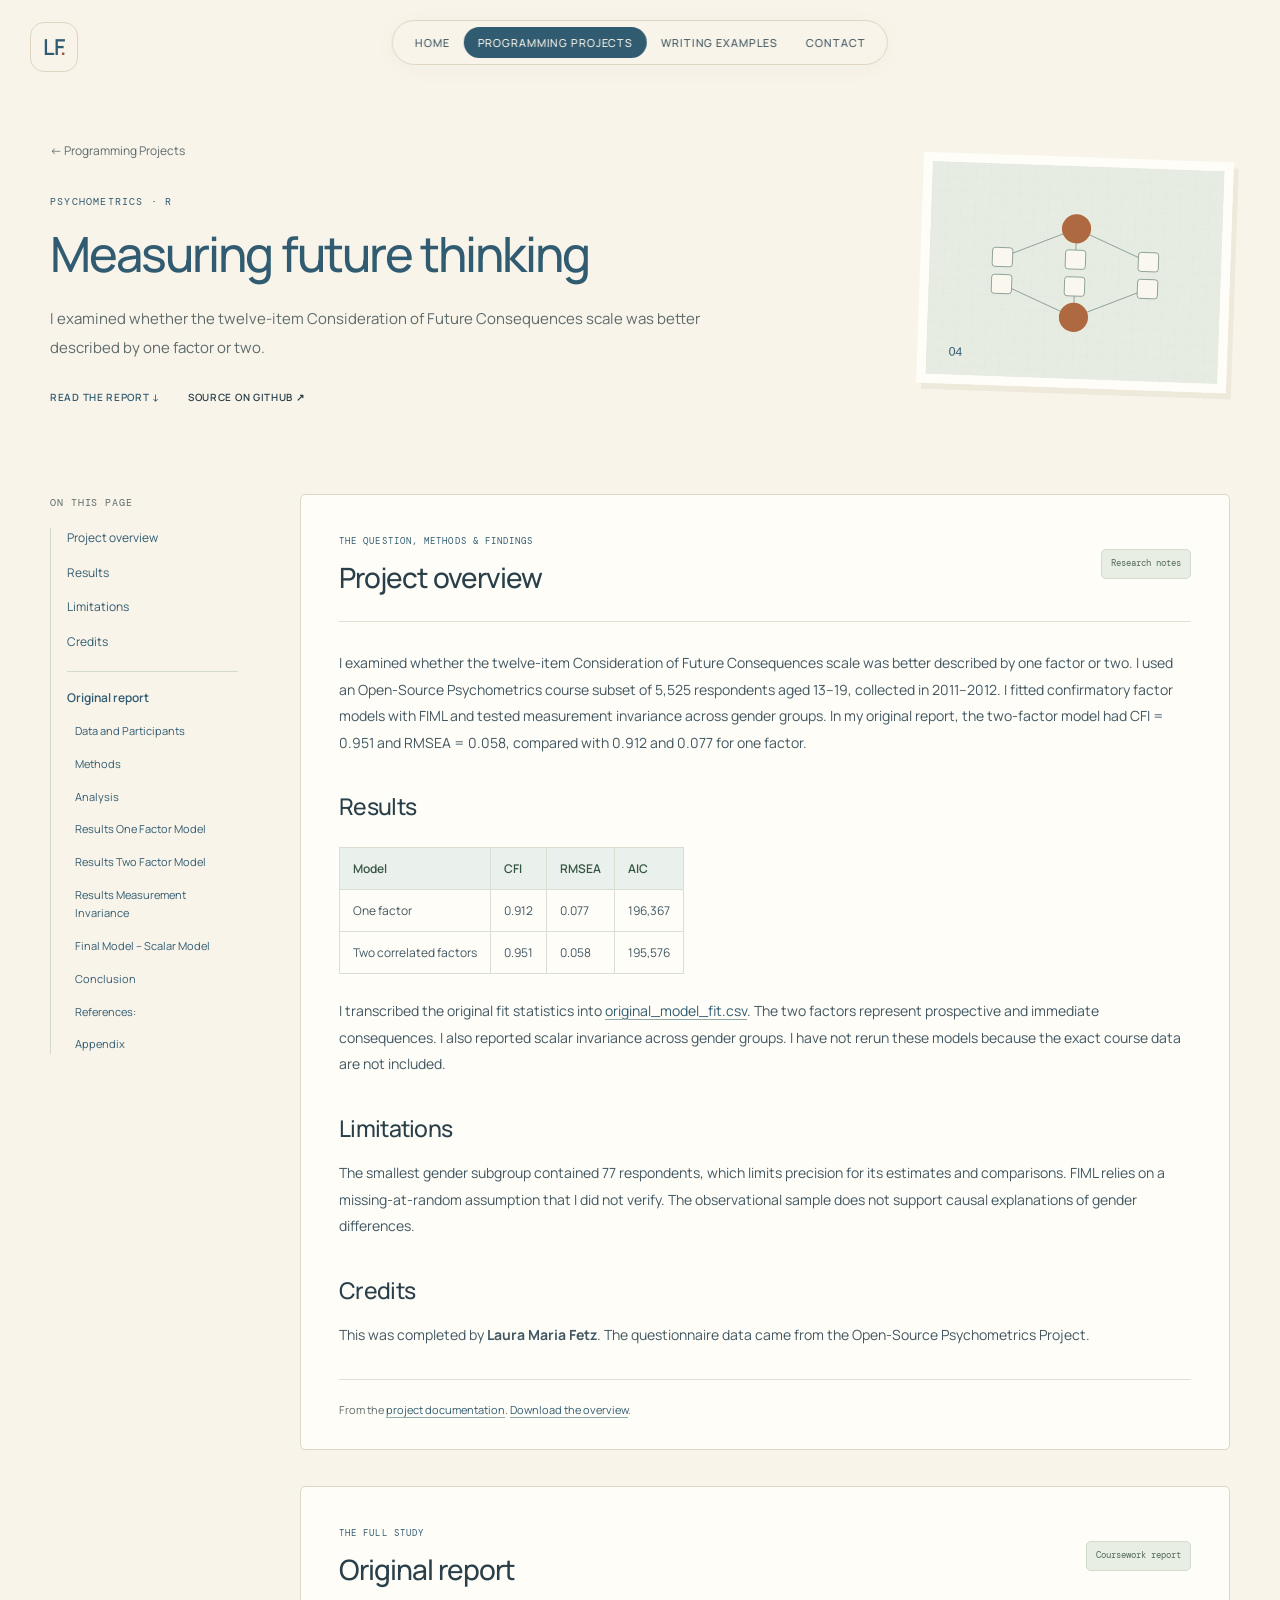
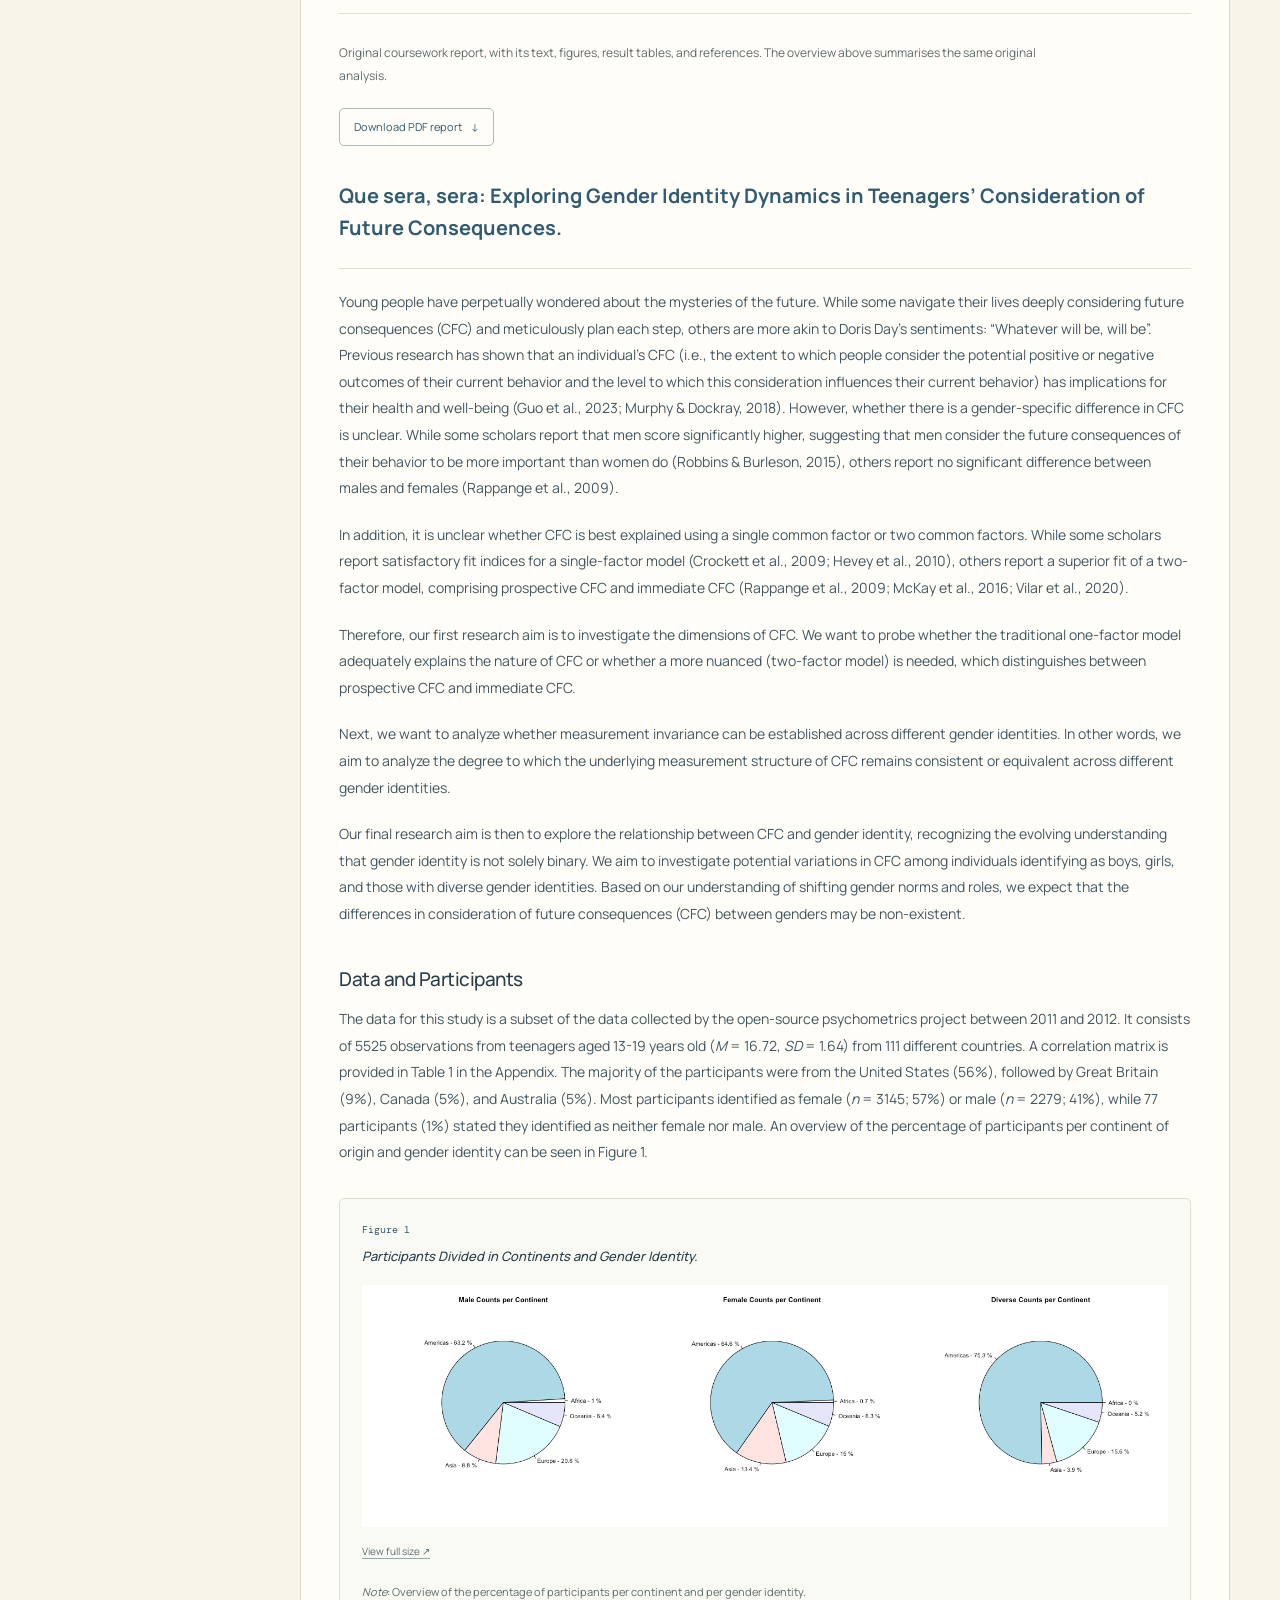
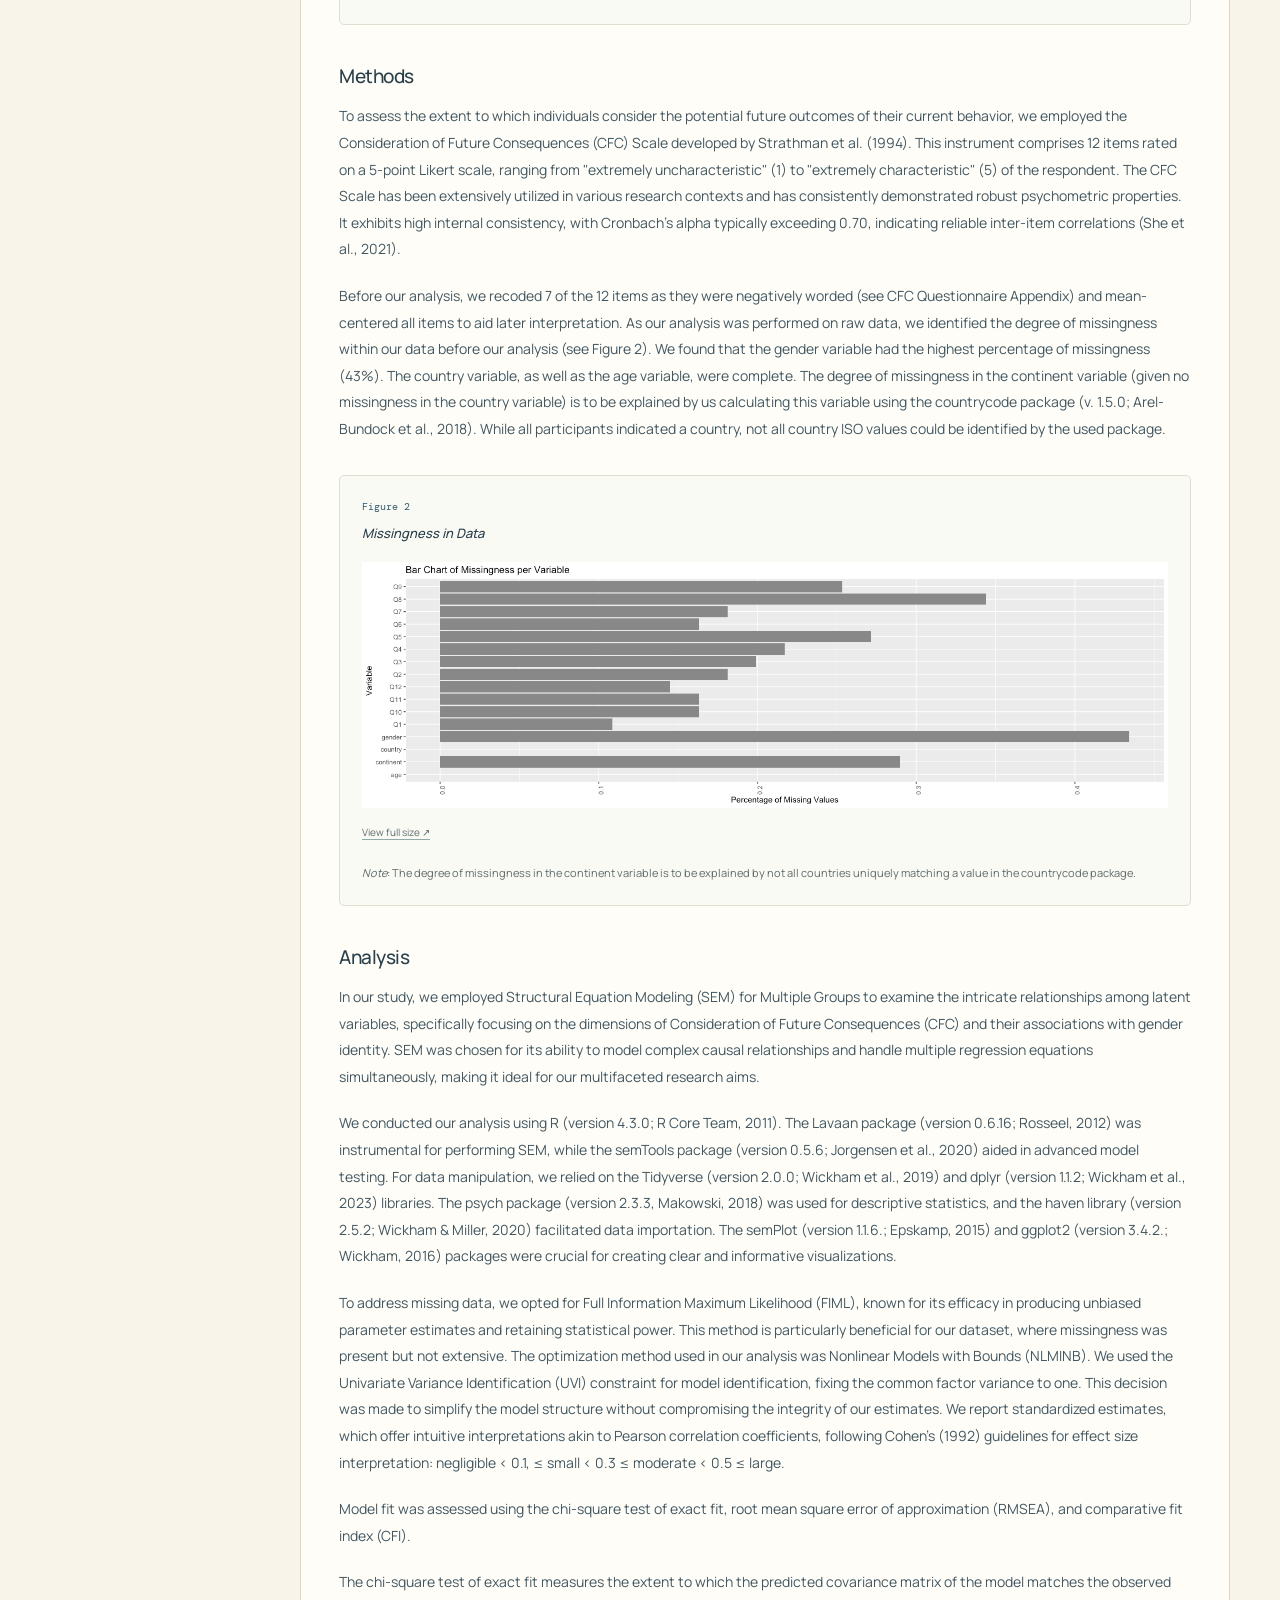
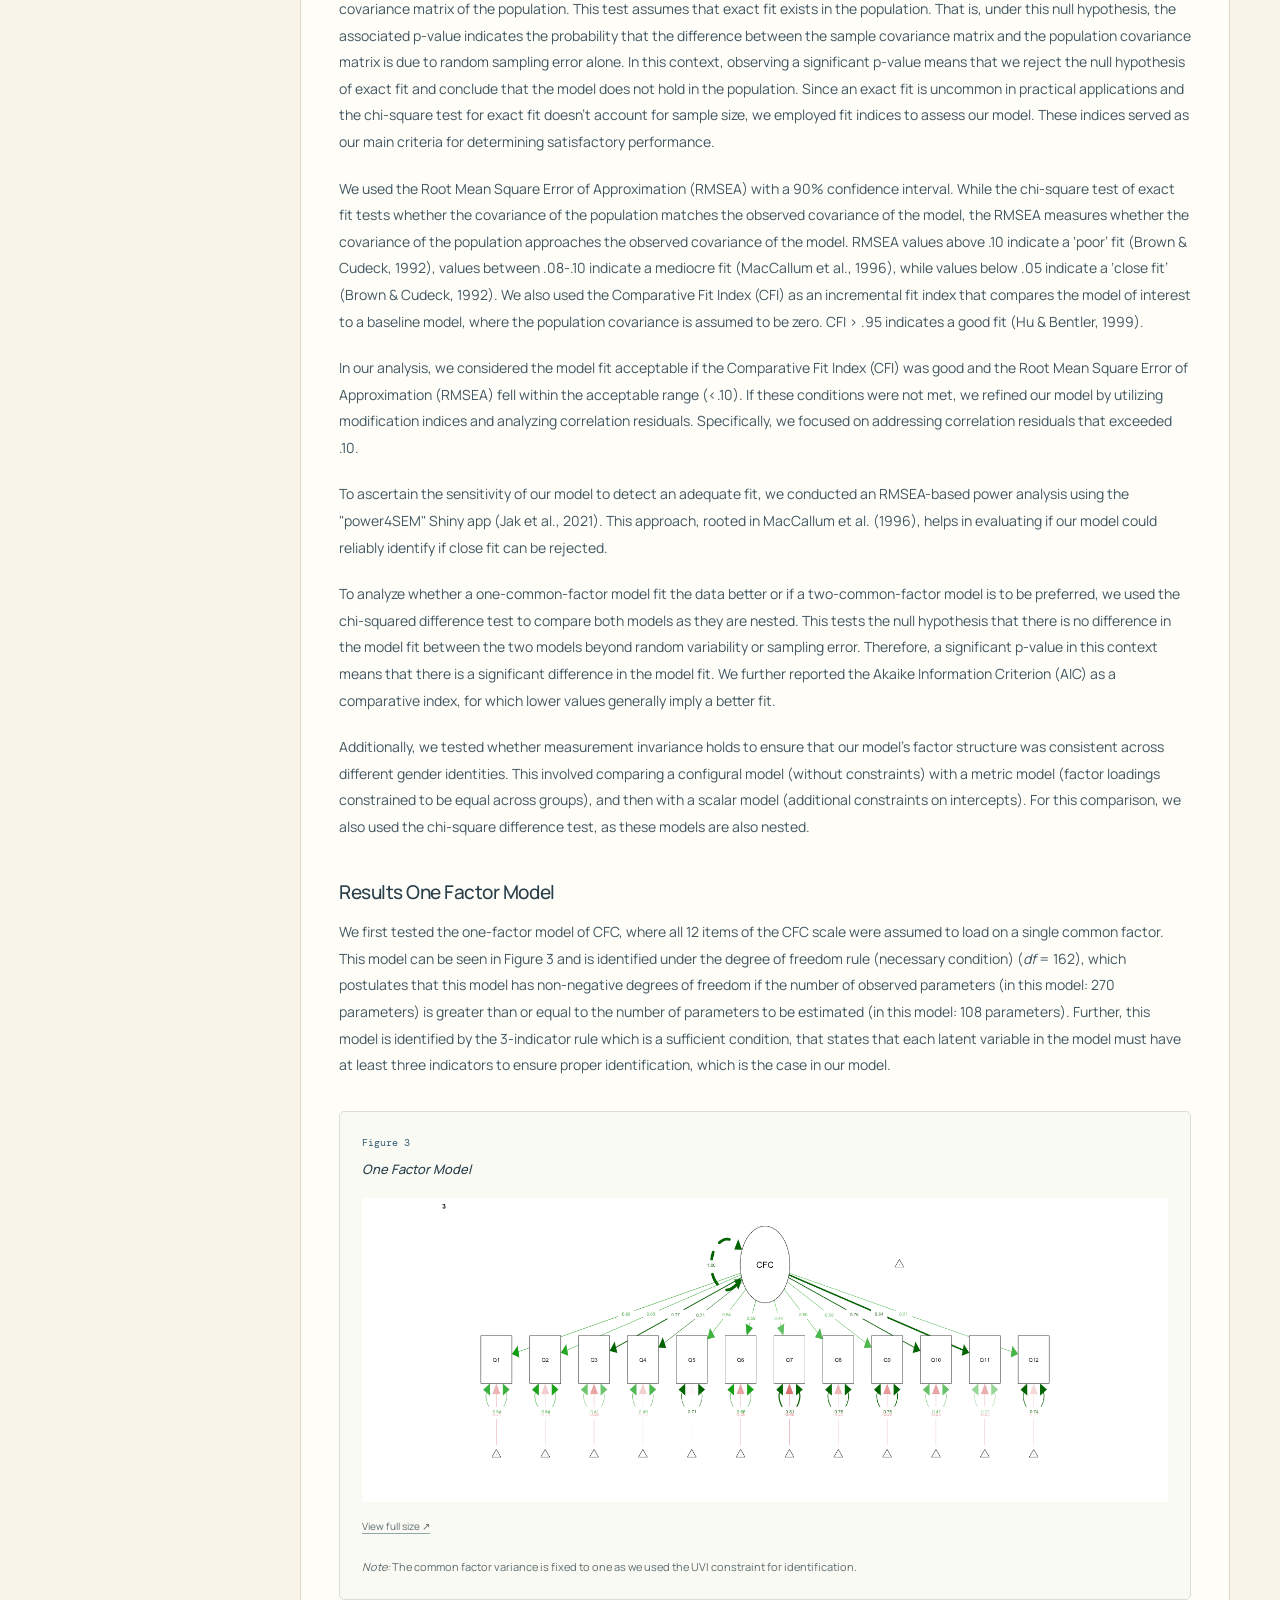
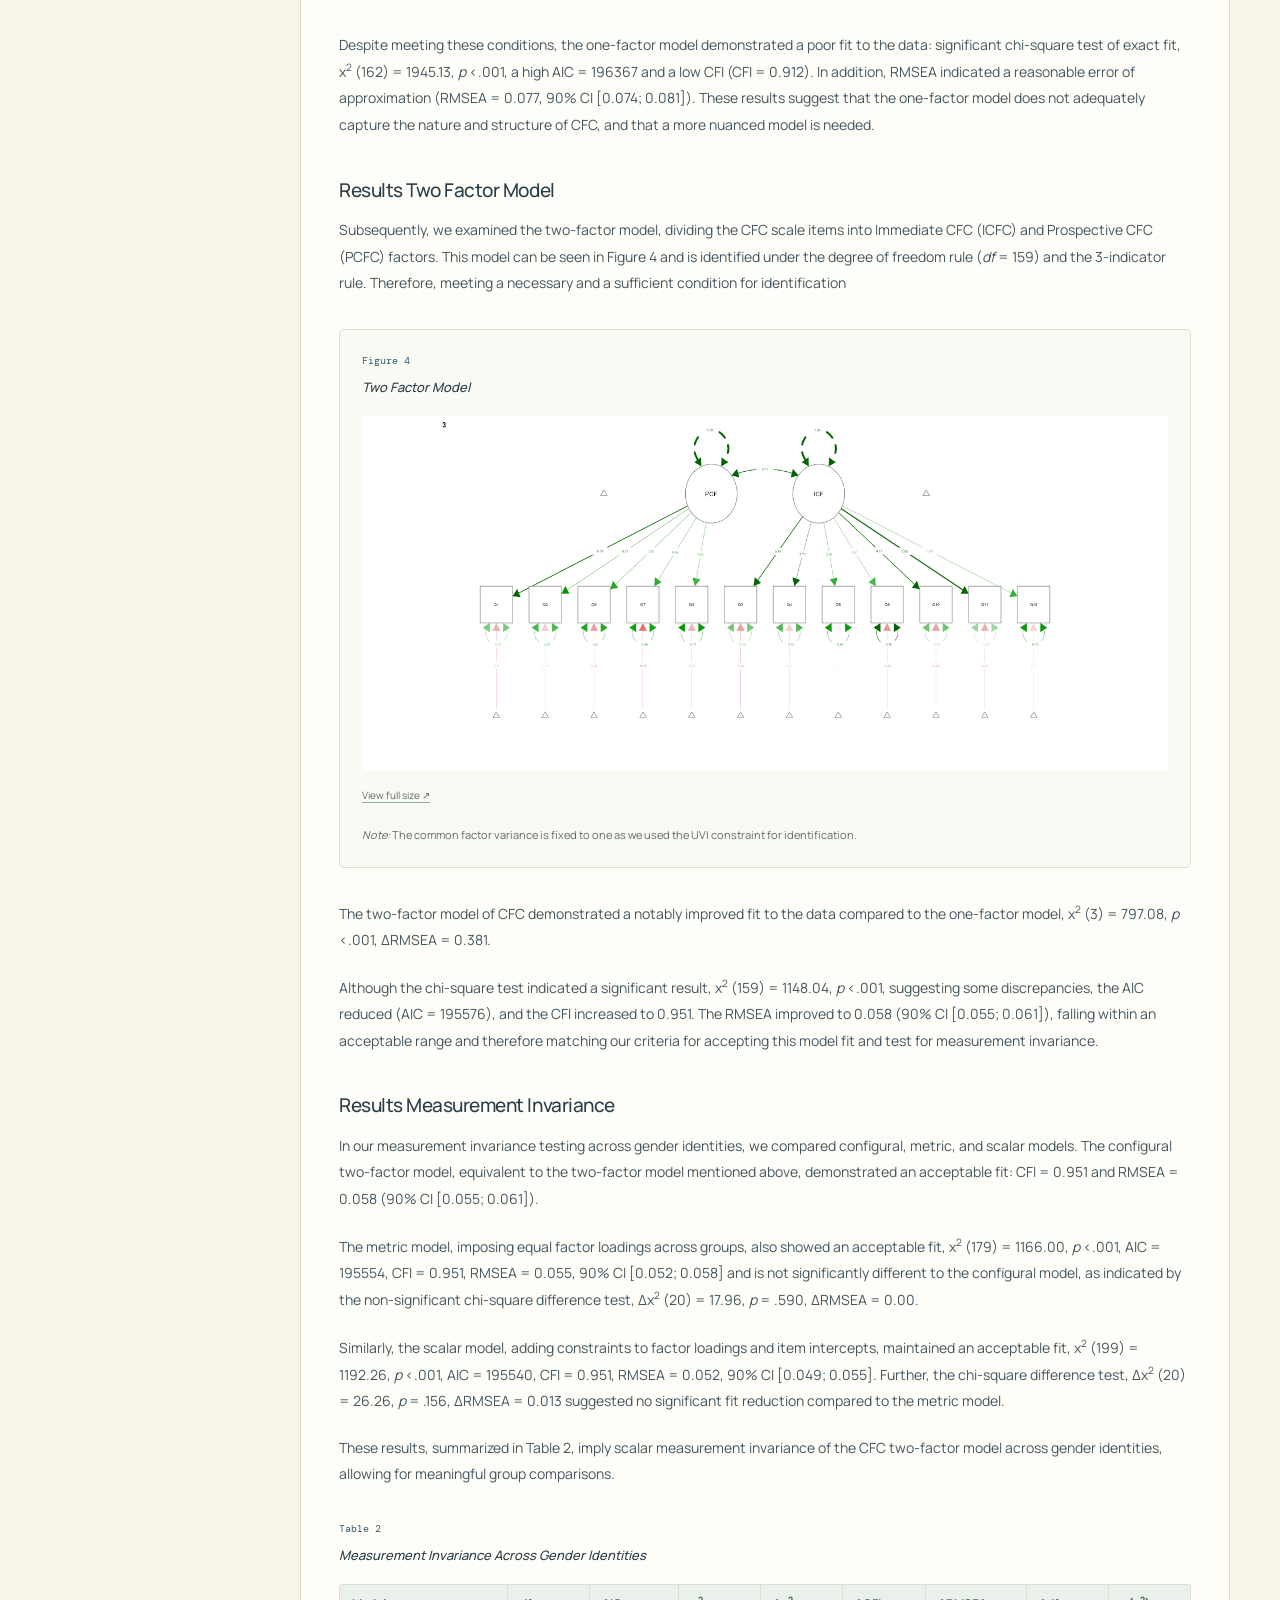
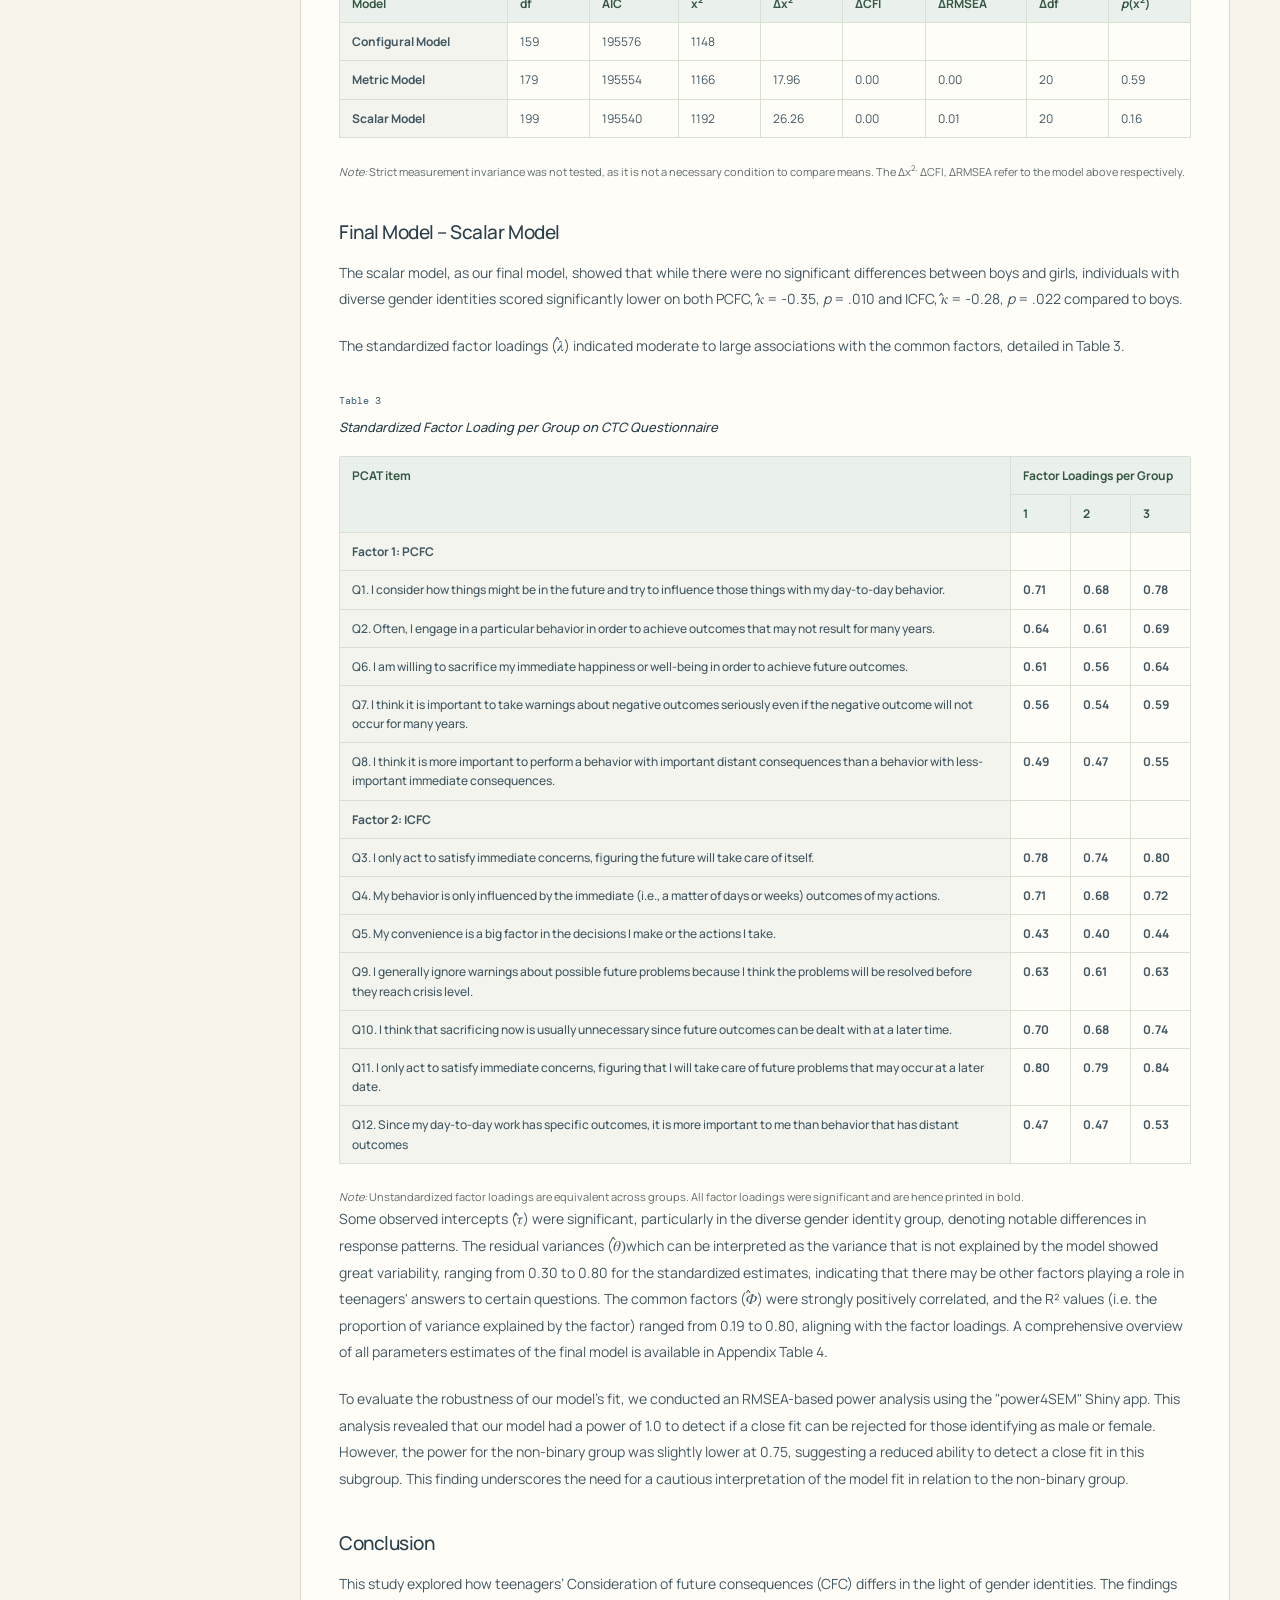
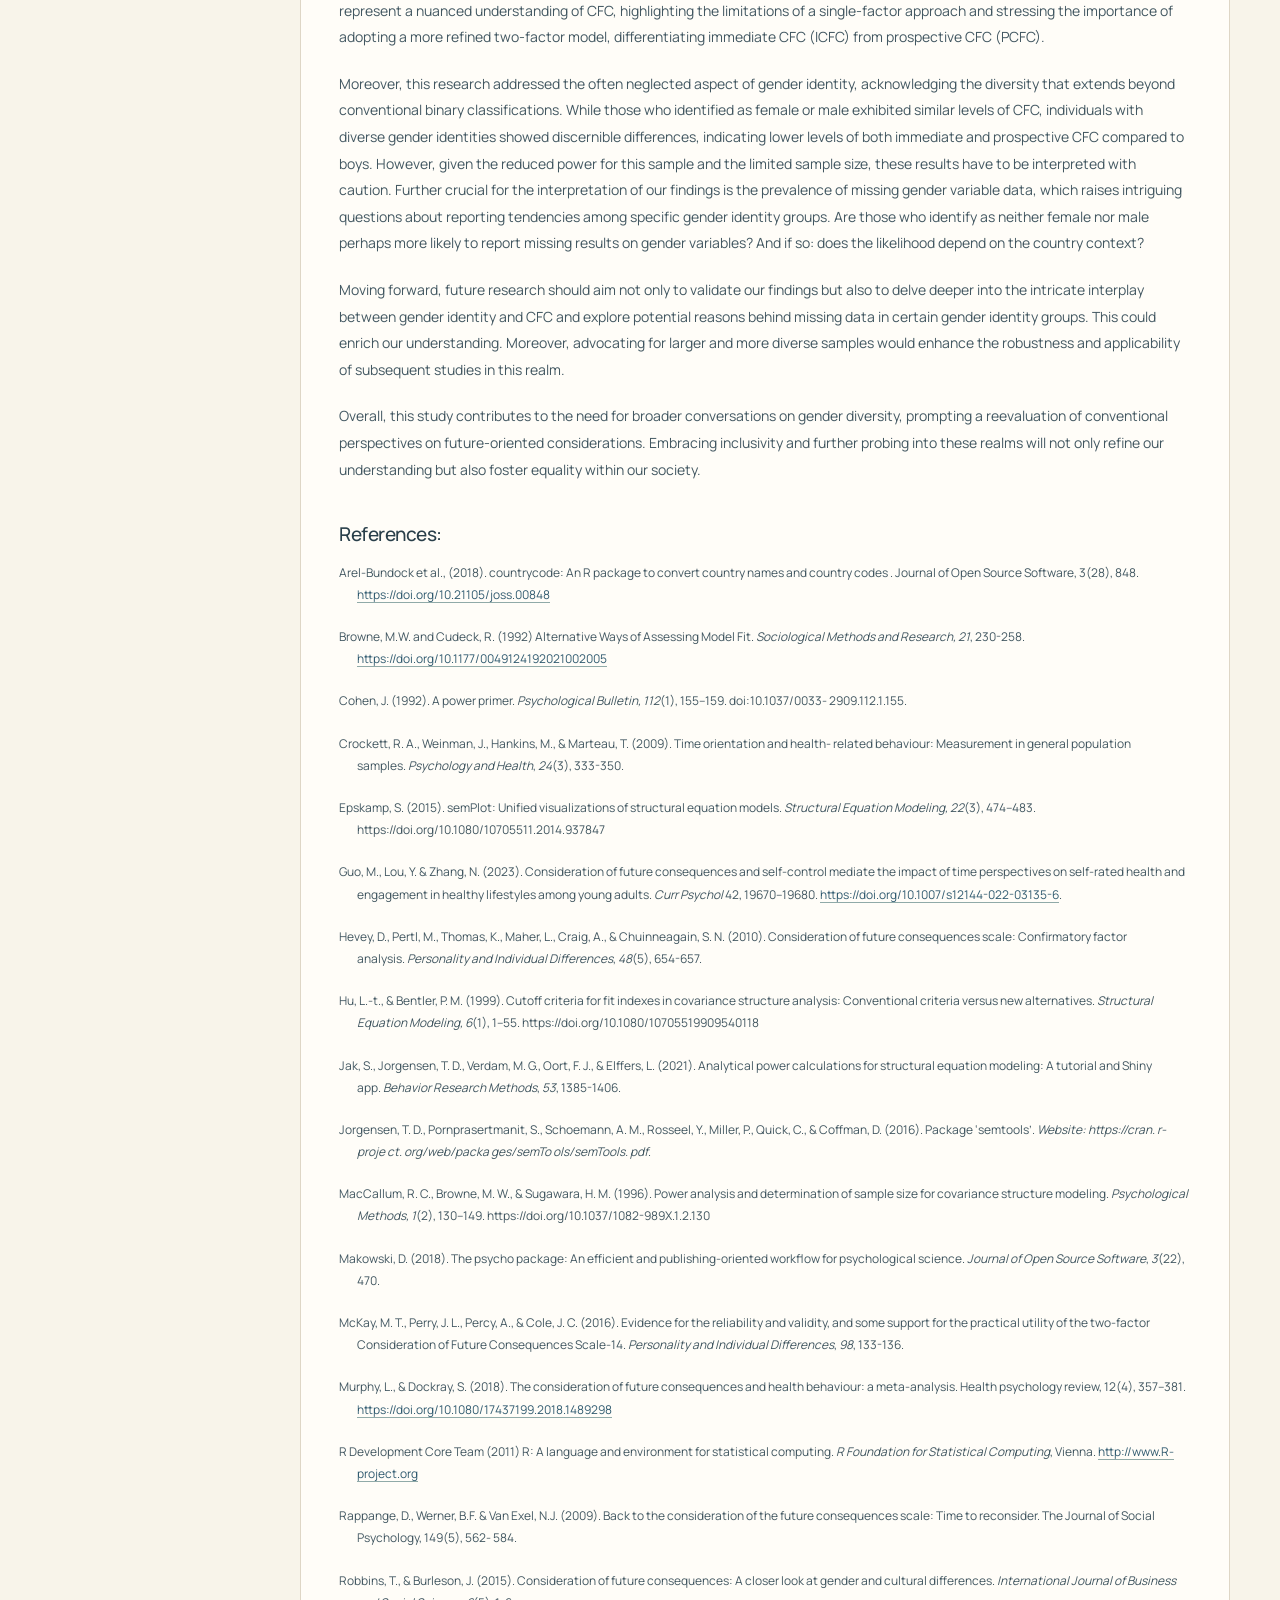
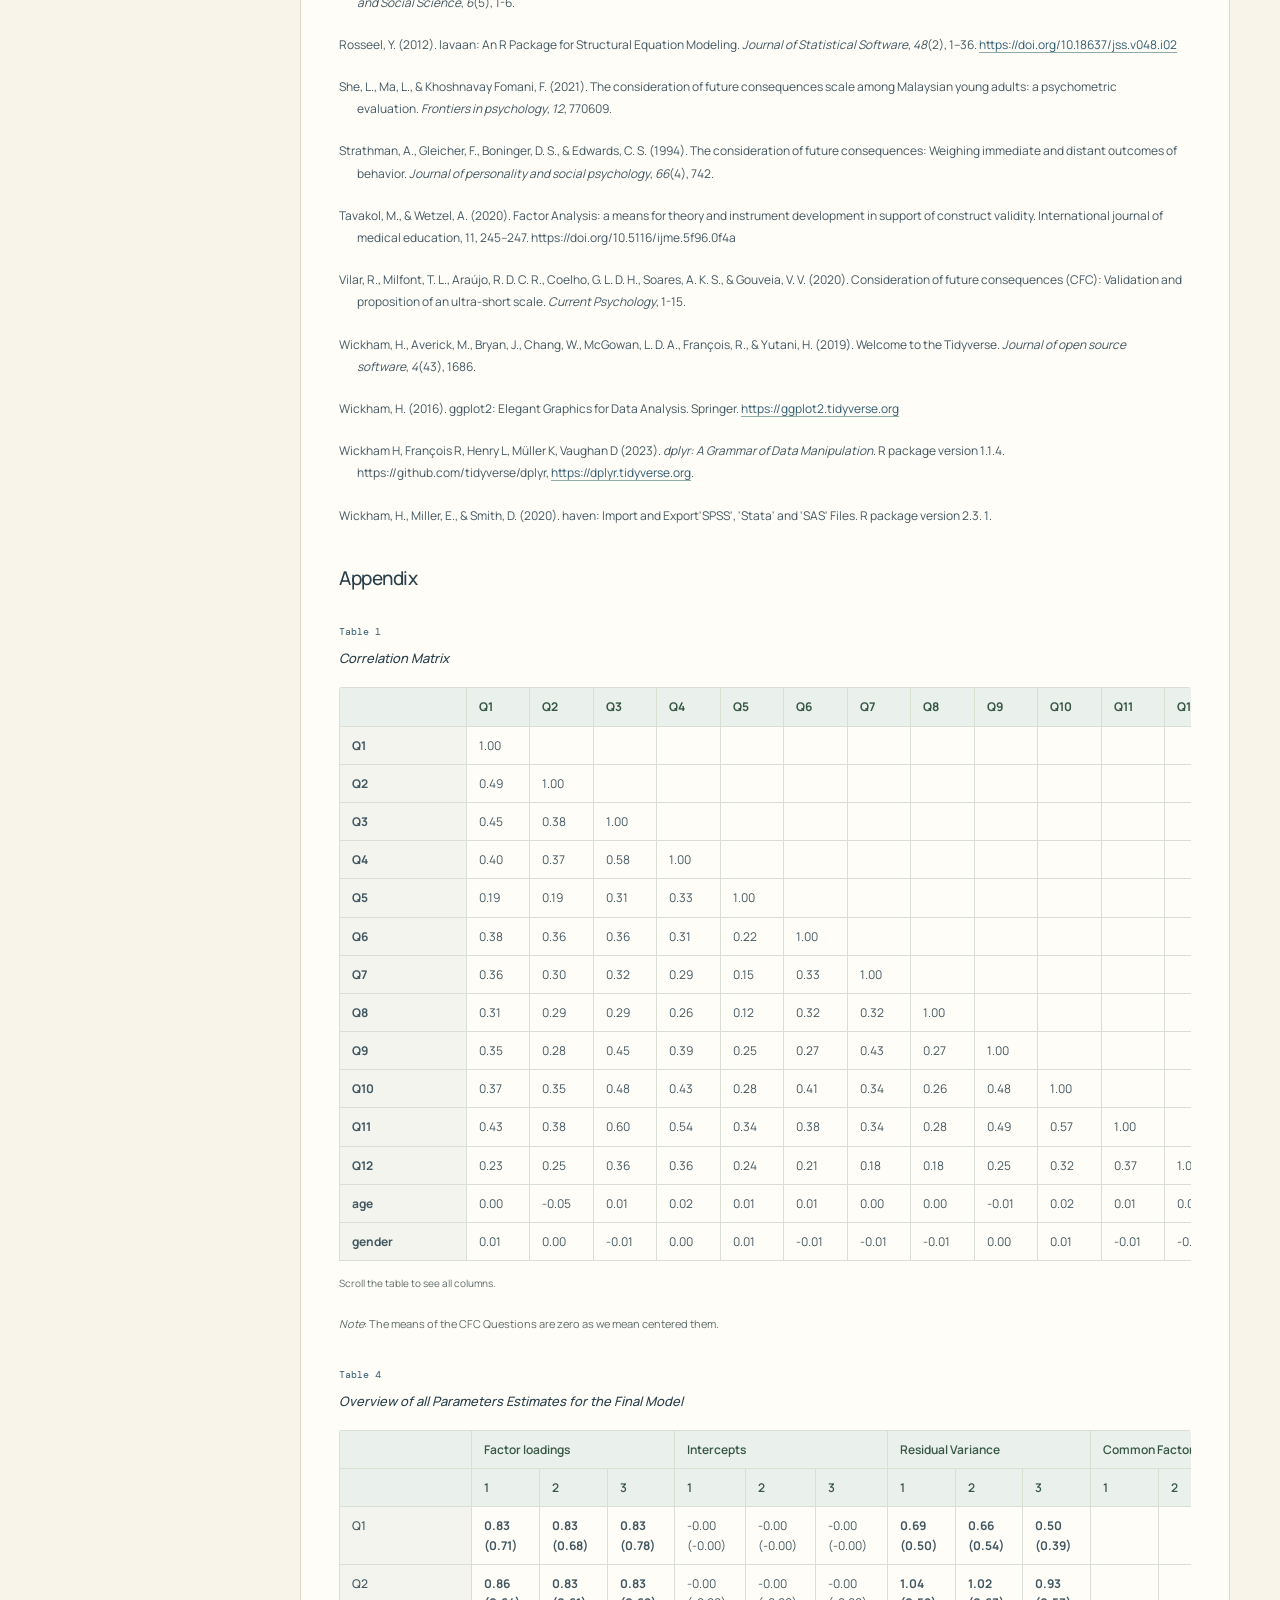
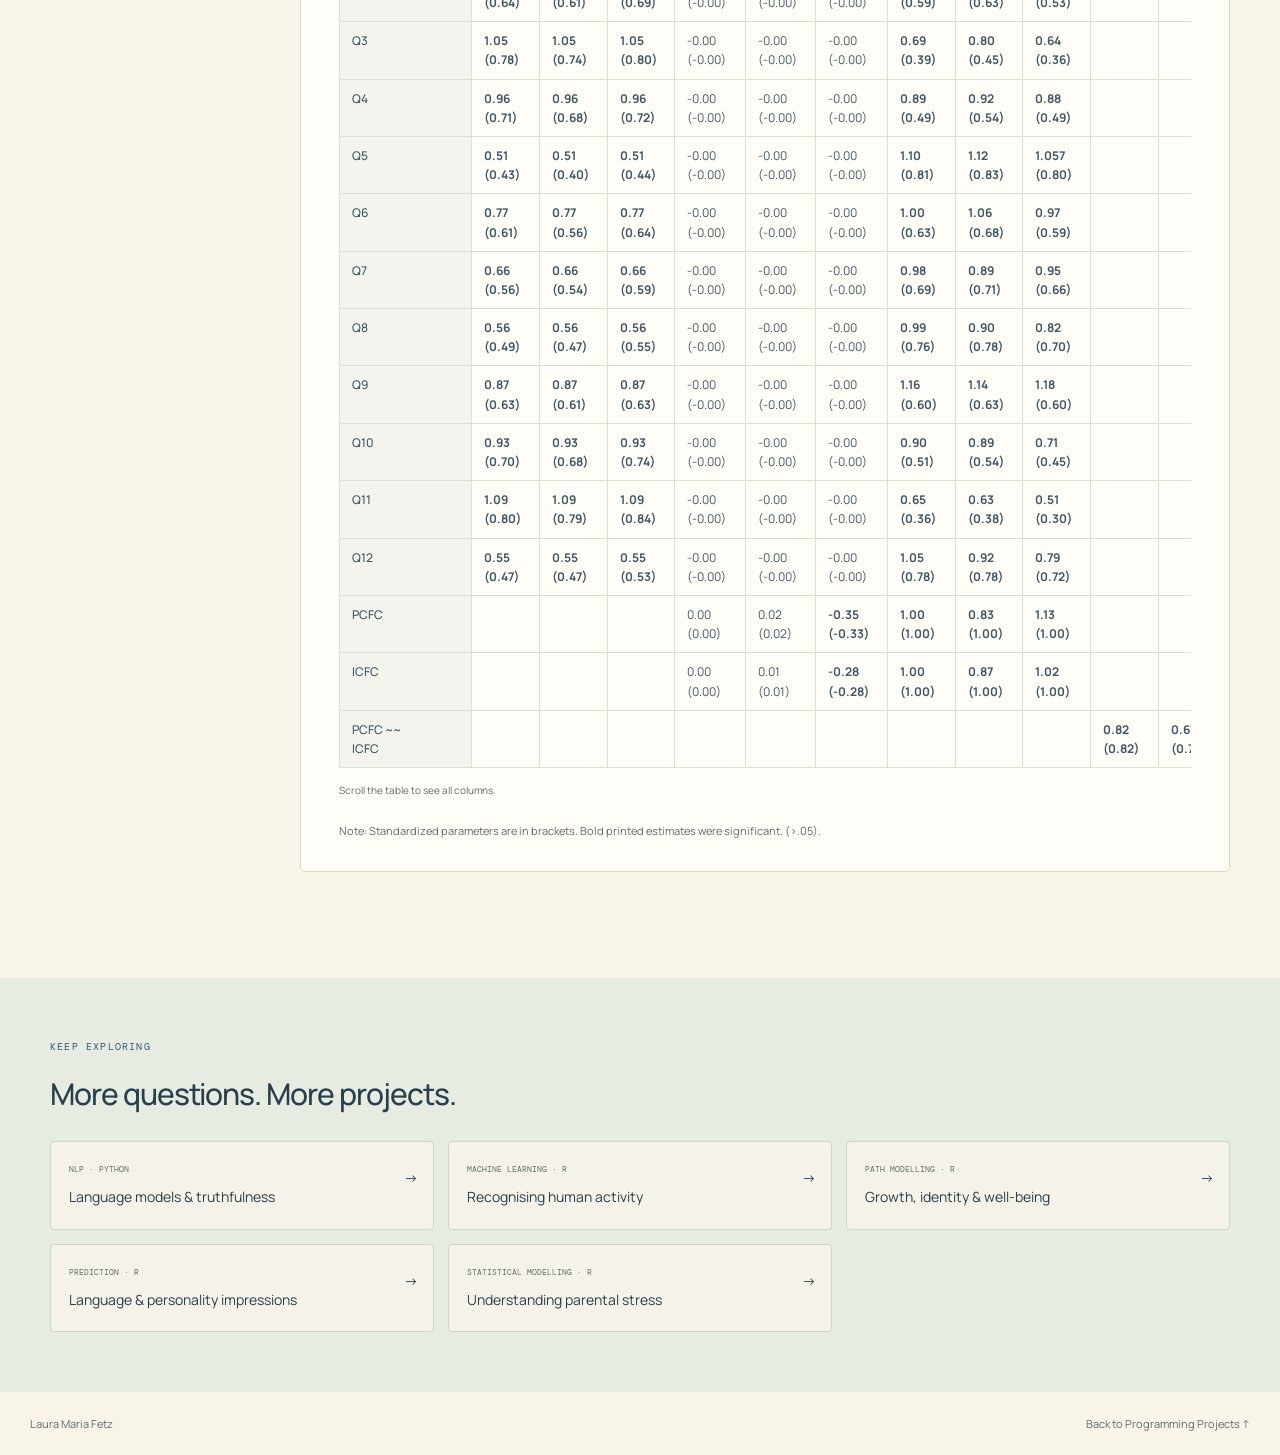
==== commit b9281a61: "Offer PDF downloads for project reports and writing examples" ====
--- a/projects/future-thinking/index.html
+++ b/projects/future-thinking/index.html
@@ -31,5 +31,5 @@
 <p>The smallest gender subgroup contained 77 respondents, which limits precision for its estimates and comparisons. FIML relies on a missing-at-random assumption that I did not verify. The observational sample does not support causal explanations of gender differences.</p>
 <h2 id="overview-credits">Credits</h2>
 <p>This was completed by <strong>Laura Maria Fetz</strong>. The questionnaire data came from the Open-Source Psychometrics Project.</p>
-</div><p class="source-note">From the <a href="https://github.com/laurafetz/Consideration-of-Future-Consequences-SEM-Factor-Model/blob/main/README.md" target="_blank" rel="noopener noreferrer">project documentation</a>. <a href="downloads/project-overview.md" download>Download the overview</a>.</p></section><section class="project-reader-section" id="report"><div class="reader-section-heading"><div><p class="section-eyebrow">The full study</p><h2>Original report</h2></div><span class="reader-badge">Coursework report</span></div><p class="reader-note">Original coursework report, with its text, figures, result tables, and references. The overview above summarises the same original analysis.</p><div class="report-toolbar"><a class="reader-button reader-button-secondary" href="downloads/report.docx" download>Download Word report <span aria-hidden="true">↓</span></a></div><div class="project-prose report-prose"><p class="report-original-title"><strong>Que</strong><strong> sera, sera: Exploring Gender </strong><strong>Identity </strong><strong>Dynamics in Teenagers’ </strong><strong>Consideration of </strong><strong>Future</strong><strong> Consequences</strong><strong>.</strong></p><p>Young people have perpetually wondered about the mysteries of the future. While some navigate their lives deeply considering future consequences (CFC) and meticulously plan each step, others are more akin to Doris Day’s sentiments: “Whatever will be, will be”. Previous research has shown that an individual’s CFC (i.e., the extent to which people consider the potential positive or negative outcomes of their current behavior and the level to which this consideration influences their current behavior) has implications for their health and well-being (Guo et al., 2023; Murphy &amp; Dockray, 2018). However, whether there is a gender-specific difference in CFC is unclear. While some scholars report that men score significantly higher, suggesting that men consider the future consequences of their behavior to be more important than women do (Robbins &amp; Burleson, 2015), others report no significant difference between males and females (Rappange et al., 2009).</p><p>In addition, it is unclear whether CFC is best explained using a single common factor or two common factors. While some scholars report satisfactory fit indices for a single-factor model (Crockett et al., 2009; Hevey et al., 2010), others report a superior fit of a two-factor model, comprising prospective CFC and immediate CFC (Rappange et al., 2009; McKay et al., 2016; Vilar et al., 2020).</p><p>Therefore, our first research aim is to investigate the dimensions of CFC. We want to probe whether the traditional one-factor model adequately explains the nature of CFC or whether a more nuanced (two-factor model) is needed, which distinguishes between prospective CFC and immediate CFC.</p><p>Next, we want to analyze whether measurement invariance can be established across different gender identities. In other words, we aim to analyze the degree to which the underlying measurement structure of CFC remains consistent or equivalent across different gender identities.</p><p>Our final research aim is then to explore the relationship between CFC and gender identity, recognizing the evolving understanding that gender identity is not solely binary. We aim to investigate potential variations in CFC among individuals identifying as boys, girls, and those with diverse gender identities. Based on our understanding of shifting gender norms and roles, we expect that the differences in consideration of future consequences (CFC) between genders may be non-existent.</p><h3 id="report-data-and-participants">Data and Participants</h3><p>The data for this study is a subset of the data collected by the open-source psychometrics project between 2011 and 2012. It consists of 5525 observations from teenagers aged 13-19 years old (<em>M</em> = 16.72, <em>SD</em> = 1.64) from 111 different countries. A correlation matrix is provided in Table 1 in the Appendix. The majority of the participants were from the United States (56%), followed by Great Britain (9%), Canada (5%), and Australia (5%). Most participants identified as female (<em>n</em> = 3145; 57%) or male (<em>n</em> = 2279; 41%), while 77 participants (1%) stated they identified as neither female nor male. An overview of the percentage of participants per continent of origin and gender identity can be seen in Figure 1.</p><figure class="report-figure" id="report-figure-1"><figcaption><span>Figure 1</span><em>Participants Divided</em><em> i</em><em>n Continents and Gender Identity.</em></figcaption><div class="report-figure-panels"><div class="report-figure-panel"><a href="assets/report-image1.png" target="_blank" rel="noopener noreferrer" aria-label="Open Figure 1: Participants Divided in Continents and Gender Identity. at full size"><img src="assets/report-image1.png" alt="Figure 1: Participants Divided in Continents and Gender Identity." loading="lazy"></a><a class="report-image-open" href="assets/report-image1.png" target="_blank" rel="noopener noreferrer">View full size <span aria-hidden="true">↗</span></a></div></div><p class="report-note"><em>Note</em>: Overview of the percentage of participants per continent and per gender identity.</p></figure><h3 id="report-methods">Methods</h3><p>To assess the extent to which individuals consider the potential future outcomes of their current behavior, we employed the Consideration of Future Consequences (CFC) Scale developed by Strathman et al. (1994). This instrument comprises 12 items rated on a 5-point Likert scale, ranging from &quot;extremely uncharacteristic&quot; (1) to &quot;extremely characteristic&quot; (5) of the respondent. The CFC Scale has been extensively utilized in various research contexts and has consistently demonstrated robust psychometric properties. It exhibits high internal consistency, with Cronbach&#x27;s alpha typically exceeding 0.70, indicating reliable inter-item correlations (She et al., 2021).</p><p>Before our analysis, we recoded 7 of the 12 items as they were negatively worded (see CFC Questionnaire Appendix) and mean-centered all items to aid later interpretation. As our analysis was performed on raw data, we identified the degree of missingness within our data before our analysis (see Figure 2). We found that the gender variable had the highest percentage of missingness (43%). The country variable, as well as the age variable, were complete. The degree of missingness in the continent variable (given no missingness in the country variable) is to be explained by us calculating this variable using the countrycode package (v. 1.5.0; Arel-Bundock et al., 2018). While all participants indicated a country, not all country ISO values could be identified by the used package.</p><figure class="report-figure" id="report-figure-2"><figcaption><span>Figure 2</span><em>Missingness in Data</em></figcaption><div class="report-figure-panels"><div class="report-figure-panel"><a href="assets/report-image2.png" target="_blank" rel="noopener noreferrer" aria-label="Open Figure 2: Missingness in Data at full size"><img src="assets/report-image2.png" alt="Figure 2: Missingness in Data" loading="lazy"></a><a class="report-image-open" href="assets/report-image2.png" target="_blank" rel="noopener noreferrer">View full size <span aria-hidden="true">↗</span></a></div></div><p class="report-note"><em>Note</em>: The degree of missingness in the continent variable is to be explained by not all countries uniquely matching a value in the countrycode package.</p></figure><h3 id="report-analysis">Analysis</h3><p>In our study, we employed Structural Equation Modeling (SEM) for Multiple Groups to examine the intricate relationships among latent variables, specifically focusing on the dimensions of Consideration of Future Consequences (CFC) and their associations with gender identity. SEM was chosen for its ability to model complex causal relationships and handle multiple regression equations simultaneously, making it ideal for our multifaceted research aims.</p><p>We conducted our analysis using R (version 4.3.0; R Core Team, 2011). The Lavaan package (version 0.6.16; Rosseel, 2012) was instrumental for performing SEM, while the semTools package (version 0.5.6; Jorgensen et al., 2020) aided in advanced model testing. For data manipulation, we relied on the Tidyverse (version 2.0.0; Wickham et al., 2019) and dplyr (version 1.1.2; Wickham et al., 2023) libraries. The psych package (version 2.3.3, Makowski, 2018) was used for descriptive statistics, and the haven library (version 2.5.2; Wickham &amp; Miller, 2020) facilitated data importation. The semPlot (version 1.1.6.; Epskamp, 2015) and ggplot2 (version 3.4.2.; Wickham, 2016) packages were crucial for creating clear and informative visualizations.</p><p>To address missing data, we opted for Full Information Maximum Likelihood (FIML), known for its efficacy in producing unbiased parameter estimates and retaining statistical power. This method is particularly beneficial for our dataset, where missingness was present but not extensive. The optimization method used in our analysis was Nonlinear Models with Bounds (NLMINB). We used the Univariate Variance Identification (UVI) constraint for model identification, fixing the common factor variance to one. This decision was made to simplify the model structure without compromising the integrity of our estimates. We report standardized estimates, which offer intuitive interpretations akin to Pearson correlation coefficients, following Cohen’s (1992) guidelines for effect size interpretation: negligible &lt; 0.1, ≤ small &lt; 0.3 ≤ moderate &lt; 0.5 ≤ large.</p><p>Model fit was assessed using the chi-square test of exact fit, root mean square error of approximation (RMSEA), and comparative fit index (CFI).</p><p>The chi-square test of exact fit measures the extent to which the predicted covariance matrix of the model matches the observed covariance matrix of the population. This test assumes that exact fit exists in the population. That is, under this null hypothesis, the associated p-value indicates the probability that the difference between the sample covariance matrix and the population covariance matrix is due to random sampling error alone. In this context, observing a significant p-value means that we reject the null hypothesis of exact fit and conclude that the model does not hold in the population. Since an exact fit is uncommon in practical applications and the chi-square test for exact fit doesn&#x27;t account for sample size, we employed fit indices to assess our model. These indices served as our main criteria for determining satisfactory performance.</p><p>We used the Root Mean Square Error of Approximation (RMSEA) with a 90% confidence interval. While the chi-square test of exact fit tests whether the covariance of the population matches the observed covariance of the model, the RMSEA measures whether the covariance of the population approaches the observed covariance of the model. RMSEA values above .10 indicate a ‘poor’ fit (Brown &amp; Cudeck, 1992), values between .08-.10 indicate a mediocre fit (MacCallum et al., 1996), while values below .05 indicate a ‘close fit’ (Brown &amp; Cudeck, 1992). We also used the Comparative Fit Index (CFI) as an incremental fit index that compares the model of interest to a baseline model, where the population covariance is assumed to be zero. CFI &gt; .95 indicates a good fit (Hu &amp; Bentler, 1999).</p><p>In our analysis, we considered the model fit acceptable if the Comparative Fit Index (CFI) was good and the Root Mean Square Error of Approximation (RMSEA) fell within the acceptable range (&lt;.10). If these conditions were not met, we refined our model by utilizing modification indices and analyzing correlation residuals. Specifically, we focused on addressing correlation residuals that exceeded .10.</p><p>To ascertain the sensitivity of our model to detect an adequate fit, we conducted an RMSEA-based power analysis using the &quot;power4SEM&quot; Shiny app (Jak et al., 2021). This approach, rooted in MacCallum et al. (1996), helps in evaluating if our model could reliably identify if close fit can be rejected.</p><p>To analyze whether a one-common-factor model fit the data better or if a two-common-factor model is to be preferred, we used the chi-squared difference test to compare both models as they are nested. This tests the null hypothesis that there is no difference in the model fit between the two models beyond random variability or sampling error. Therefore, a significant p-value in this context means that there is a significant difference in the model fit. We further reported the Akaike Information Criterion (AIC) as a comparative index, for which lower values generally imply a better fit.</p><p>Additionally, we tested whether measurement invariance holds to ensure that our model&#x27;s factor structure was consistent across different gender identities. This involved comparing a configural model (without constraints) with a metric model (factor loadings constrained to be equal across groups), and then with a scalar model (additional constraints on intercepts). For this comparison, we also used the chi-square difference test, as these models are also nested.</p><h3 id="report-results-one-factor-model">Results One Factor Model</h3><p>We first tested the one-factor model of CFC, where all 12 items of the CFC scale were assumed to load on a single common factor. This model can be seen in Figure 3 and is identified under the degree of freedom rule (necessary condition) (<em>df</em><em> </em>= 162), which postulates that this model has non-negative degrees of freedom if the number of observed parameters (in this model: 270 parameters)  is greater than or equal to the number of parameters to be estimated (in this model: 108 parameters). Further, this model is identified by the 3-indicator rule which is a sufficient condition, that states that each latent variable in the model must have at least three indicators to ensure proper identification, which is the case in our model.</p><figure class="report-figure" id="report-figure-3"><figcaption><span>Figure 3</span><em>One Factor Model</em><em> </em></figcaption><div class="report-figure-panels"><div class="report-figure-panel"><a href="assets/report-image3.png" target="_blank" rel="noopener noreferrer" aria-label="Open Figure 3: One Factor Model at full size"><img src="assets/report-image3.png" alt="Figure 3: One Factor Model" loading="lazy"></a><a class="report-image-open" href="assets/report-image3.png" target="_blank" rel="noopener noreferrer">View full size <span aria-hidden="true">↗</span></a></div></div><p class="report-note"><em>Note:</em> The common factor variance is fixed to one as we used the UVI constraint for identification.</p></figure><p>Despite meeting these conditions, the one-factor model demonstrated a poor fit to the data: significant chi-square test of exact fit, χ<sup>2</sup> (162) = 1945.13, <em>p </em>&lt;.001, a high AIC = 196367 and a low CFI (CFI = 0.912). In addition, RMSEA indicated a reasonable error of approximation (RMSEA = 0.077, 90% CI [0.074; 0.081]). These results suggest that the one-factor model does not adequately capture the nature and structure of CFC, and that a more nuanced model is needed.</p><h3 id="report-results-two-factor-model">Results Two Factor Model</h3><p>Subsequently, we examined the two-factor model, dividing the CFC scale items into Immediate CFC (ICFC) and Prospective CFC (PCFC) factors. This model can be seen in Figure 4 and is identified under the degree of freedom rule (<em>df</em> = 159) and the 3-indicator rule. Therefore, meeting a necessary and a sufficient condition for identification</p><figure class="report-figure" id="report-figure-4"><figcaption><span>Figure 4</span><em>Two Factor Model</em></figcaption><div class="report-figure-panels"><div class="report-figure-panel"><a href="assets/report-image4.png" target="_blank" rel="noopener noreferrer" aria-label="Open Figure 4: Two Factor Model at full size"><img src="assets/report-image4.png" alt="Figure 4: Two Factor Model" loading="lazy"></a><a class="report-image-open" href="assets/report-image4.png" target="_blank" rel="noopener noreferrer">View full size <span aria-hidden="true">↗</span></a></div></div><p class="report-note"><em>Note: </em>The common factor variance is fixed to one as we used the UVI constraint for identification.</p></figure><p>The two-factor model of CFC demonstrated a notably improved fit to the data compared to the one-factor model, χ<sup>2</sup> (3) = 797.08, <em>p</em> &lt;.001, ΔRMSEA = 0.381.</p><p>Although the chi-square test indicated a significant result, χ<sup>2</sup> (159) = 1148.04, <em>p </em>&lt;.001, suggesting some discrepancies, the AIC reduced (AIC = 195576), and the CFI increased to 0.951. The RMSEA improved to 0.058 (90% CI [0.055; 0.061]), falling within an acceptable range and therefore matching our criteria for accepting this model fit and test for measurement invariance.</p><h3 id="report-results-measurement-invariance">Results Measurement Invariance</h3><p>In our measurement invariance testing across gender identities, we compared configural, metric, and scalar models. The configural two-factor model, equivalent to the two-factor model mentioned above, demonstrated an acceptable fit: CFI = 0.951 and RMSEA = 0.058 (90% CI [0.055; 0.061]).</p><p>The metric model, imposing equal factor loadings across groups, also showed an acceptable fit, χ<sup>2</sup> (179) = 1166.00, <em>p</em> &lt;.001, AIC = 195554, CFI = 0.951, RMSEA = 0.055, 90% CI [0.052; 0.058] and is not significantly different to the configural model, as indicated by the non-significant chi-square difference test, Δχ<sup>2</sup> (20) = 17.96, <em>p</em> = .590, ΔRMSEA = 0.00.</p><p>Similarly, the scalar model, adding constraints to factor loadings and item intercepts, maintained an acceptable fit,  χ<sup>2</sup> (199) = 1192.26, <em>p</em> &lt;.001, AIC = 195540, CFI = 0.951, RMSEA = 0.052, 90% CI [0.049; 0.055]. Further, the chi-square difference test, Δχ<sup>2</sup> (20) = 26.26, <em>p</em> = .156, ΔRMSEA = 0.013 suggested no significant fit reduction compared to the metric model.</p><p>These results, summarized in Table 2, imply scalar measurement invariance of the CFC two-factor model across gender identities, allowing for meaningful group comparisons.</p><div class="report-table-caption" id="report-table-2-title"><span>Table 2</span><em>Measurement Invariance Across Gender Identities</em></div><div class="report-table" tabindex="0" role="region" aria-label="Table 2: Measurement Invariance Across Gender Identities" id="report-table-2"><table aria-labelledby="report-table-2-title"><thead><tr><th scope="col"><p><strong>Model</strong></p></th><th scope="col"><p><strong>df</strong></p></th><th scope="col"><p><strong>AIC</strong></p></th><th scope="col"><p><strong>χ</strong><sup><strong>2</strong></sup></p></th><th scope="col"><p><strong>Δχ</strong><sup><strong>2</strong></sup></p></th><th scope="col"><p><strong>Δ</strong><strong>CFI</strong></p></th><th scope="col"><p><strong>Δ</strong><strong>RMSEA</strong></p></th><th scope="col"><p><strong>Δdf</strong></p></th><th scope="col"><p><strong><em>p</em></strong><strong>(χ</strong><sup><strong>2</strong></sup><strong>)</strong></p></th></tr></thead><tbody><tr><th scope="row"><p><strong>Configural Model</strong></p></th><td><p>159</p></td><td><p>195576</p></td><td><p>1148</p></td><td></td><td></td><td></td><td></td><td></td></tr><tr><th scope="row"><p><strong>Metric Model</strong></p></th><td><p>179</p></td><td><p>195554</p></td><td><p>1166</p></td><td><p>17.96</p></td><td><p>0.00</p></td><td><p>0.00</p></td><td><p>20</p></td><td><p>0.59</p></td></tr><tr><th scope="row"><p><strong>Scalar Model</strong></p></th><td><p>199</p></td><td><p>195540</p></td><td><p>1192</p></td><td><p>26.26</p></td><td><p>0.00</p></td><td><p>0.01</p></td><td><p>20</p></td><td><p>0.16</p></td></tr></tbody></table></div><p class="report-table-hint">Scroll the table to see all columns.</p><p class="report-note"><em>Note: </em>Strict measurement invariance was not tested, as it is not a necessary condition to compare means. The Δχ<sup>2</sup><sup>, </sup>ΔCFI, ΔRMSEA<sup> </sup>refer to the model above respectively.</p><h3 id="report-final-model-scalar-model">Final Model – Scalar Model</h3><p>The scalar model, as our final model, showed that while there were no significant differences between boys and girls, individuals with diverse gender identities scored significantly lower on both PCFC, <math xmlns="http://www.w3.org/1998/Math/MathML"><mover accent="true"><mrow><mi>κ</mi></mrow><mo>̂</mo></mover></math> = -0.35, <em>p</em> = .010 and ICFC, <math xmlns="http://www.w3.org/1998/Math/MathML"><mover accent="true"><mrow><mi>κ</mi></mrow><mo>̂</mo></mover></math> = -0.28, <em>p</em> = .022 compared to boys.</p><p>The standardized factor loadings (<math xmlns="http://www.w3.org/1998/Math/MathML"><mover accent="true"><mrow><mi>λ</mi></mrow><mo>̂</mo></mover></math>) indicated moderate to large associations with the common factors, detailed in Table 3.</p><div class="report-table-caption" id="report-table-3-title"><span>Table 3</span><em>Standardized </em><em>Factor Loading per Group on CTC Questionnaire</em></div><div class="report-table report-table-questionnaire" tabindex="0" role="region" aria-label="Table 3: Standardized Factor Loading per Group on CTC Questionnaire" id="report-table-3"><table aria-labelledby="report-table-3-title"><thead><tr><th scope="col" rowspan="2"><p><strong>PCAT item</strong></p></th><th scope="colgroup" colspan="3"><p><strong>Factor </strong><strong>L</strong><strong>oading</strong><strong>s per Group</strong></p></th></tr><tr><th scope="col"><p><strong>1</strong></p></th><th scope="col"><p><strong>2</strong></p></th><th scope="col"><p><strong>3</strong></p></th></tr></thead><tbody><tr><th scope="row"><p><strong>Factor 1: PCFC</strong></p></th><td></td><td></td><td></td></tr><tr><th scope="row"><p>Q1. I consider how things might be in the future and try to influence those things with my day-to-day behavior.</p></th><td><p><strong>0.71</strong></p></td><td><p><strong>0.68</strong></p></td><td><p><strong>0.78</strong></p></td></tr><tr><th scope="row"><p>Q2. Often, I engage in a particular behavior in order to achieve outcomes that may not result for many years.</p></th><td><p><strong>0.64</strong></p></td><td><p><strong>0.61</strong></p></td><td><p><strong>0.69</strong></p></td></tr><tr><th scope="row"><p>Q6. I am willing to sacrifice my immediate happiness or well-being in order to achieve future outcomes.</p></th><td><p><strong>0.61</strong></p></td><td><p><strong>0.56</strong></p></td><td><p><strong>0.64</strong></p></td></tr><tr><th scope="row"><p>Q7. I think it is important to take warnings about negative outcomes seriously even if the negative outcome will not occur for many years.</p></th><td><p><strong>0.56</strong></p></td><td><p><strong>0.54</strong></p></td><td><p><strong>0.59</strong></p></td></tr><tr><th scope="row"><p>Q8. I think it is more important to perform a behavior with important distant consequences than a behavior with less-important immediate consequences.</p></th><td><p><strong>0.49</strong></p></td><td><p><strong>0.47</strong></p></td><td><p><strong>0.55</strong></p></td></tr><tr><th scope="row"><p><strong>Factor 2: ICFC</strong></p></th><td></td><td></td><td></td></tr><tr><th scope="row"><p>Q3. I only act to satisfy immediate concerns, figuring the future will take care of itself.</p></th><td><p><strong>0.78</strong></p></td><td><p><strong>0.74</strong></p></td><td><p><strong>0.80</strong></p></td></tr><tr><th scope="row"><p>Q4. My behavior is only influenced by the immediate (i.e., a matter of days or weeks) outcomes of my actions.</p></th><td><p><strong>0.71</strong></p></td><td><p><strong>0.68</strong></p></td><td><p><strong>0.72</strong></p></td></tr><tr><th scope="row"><p>Q5. My convenience is a big factor in the decisions I make or the actions I take.</p></th><td><p><strong>0.43</strong></p></td><td><p><strong>0.40</strong></p></td><td><p><strong>0.44</strong></p></td></tr><tr><th scope="row"><p>Q9. I generally ignore warnings about possible future problems because I think the problems will be resolved before they reach crisis level.</p></th><td><p><strong>0.63</strong></p></td><td><p><strong>0.61</strong></p></td><td><p><strong>0.63</strong></p></td></tr><tr><th scope="row"><p>Q10. I think that sacrificing now is usually unnecessary since future outcomes can be dealt with at a later time.</p></th><td><p><strong>0.70</strong></p></td><td><p><strong>0.68</strong></p></td><td><p><strong>0.74</strong></p></td></tr><tr><th scope="row"><p>Q11. I only act to satisfy immediate concerns, figuring that I will take care of future problems that may occur at a later date.</p></th><td><p><strong>0.80</strong></p></td><td><p><strong>0.79</strong></p></td><td><p><strong>0.84</strong></p></td></tr><tr><th scope="row"><p>Q12. Since my day-to-day work has specific outcomes, it is more important to me than behavior that has distant outcomes</p></th><td><p><strong>0.47</strong></p></td><td><p><strong>0.47</strong></p></td><td><p><strong>0.53</strong></p></td></tr></tbody></table></div><p class="report-table-hint">Scroll the table to see all columns.</p><p class="report-note"><em>Note:</em> Unstandardized factor loadings are equivalent across groups. All factor loadings were significant and are hence printed in bold.</p><p>Some observed intercepts (<math xmlns="http://www.w3.org/1998/Math/MathML"><mover accent="true"><mrow><mi>τ</mi></mrow><mo>̂</mo></mover></math>) were significant, particularly in the diverse gender identity group, denoting notable differences in response patterns. The residual variances (<math xmlns="http://www.w3.org/1998/Math/MathML"><mover accent="true"><mrow><mi>θ</mi></mrow><mo>̂</mo></mover><mi>)</mi><mi> </mi></math>which can be interpreted as the variance that is not explained by the model showed great variability, ranging from 0.30 to 0.80 for the standardized estimates,  indicating that there may be other factors playing a role in teenagers&#x27; answers to certain questions. The common factors (<math xmlns="http://www.w3.org/1998/Math/MathML"><mover accent="true"><mrow><mi>Φ</mi></mrow><mo>̂</mo></mover></math>) were strongly positively correlated, and the R² values (i.e. the proportion of variance explained by the factor) ranged from 0.19 to 0.80, aligning with the factor loadings. A comprehensive overview of all parameters estimates of the final model is available in Appendix Table 4.</p><p>To evaluate the robustness of our model&#x27;s fit, we conducted an RMSEA-based power analysis using the &quot;power4SEM&quot; Shiny app. This analysis revealed that our model had a power of 1.0 to detect if a close fit can be rejected for those identifying as male or female. However, the power for the non-binary group was slightly lower at 0.75, suggesting a reduced ability to detect a close fit in this subgroup. This finding underscores the need for a cautious interpretation of the model fit in relation to the non-binary group.</p><h3 id="report-conclusion">Conclusion</h3><p>This study explored how teenagers’ Consideration of future consequences (CFC) differs in the light of gender identities. The findings represent a nuanced understanding of CFC, highlighting the limitations of a single-factor approach and stressing the importance of adopting a more refined two-factor model, differentiating immediate CFC (ICFC) from prospective CFC (PCFC).</p><p>Moreover, this research addressed the often neglected aspect of gender identity, acknowledging the diversity that extends beyond conventional binary classifications. While those who identified as female or male exhibited similar levels of CFC, individuals with diverse gender identities showed discernible differences, indicating lower levels of both immediate and prospective CFC compared to boys. However, given the reduced power for this sample and the limited sample size, these results have to be interpreted with caution. Further crucial for the interpretation of our findings is the prevalence of missing gender variable data, which raises intriguing questions about reporting tendencies among specific gender identity groups. Are those who identify as neither female nor male perhaps more likely to report missing results on gender variables? And if so: does the likelihood depend on the country context?</p><p>Moving forward, future research should aim not only to validate our findings but also to delve deeper into the intricate interplay between gender identity and CFC and explore potential reasons behind missing data in certain gender identity groups. This could enrich our understanding. Moreover, advocating for larger and more diverse samples would enhance the robustness and applicability of subsequent studies in this realm.</p><p>Overall, this study contributes to the need for broader conversations on gender diversity, prompting a reevaluation of conventional perspectives on future-oriented considerations. Embracing inclusivity and further probing into these realms will not only refine our understanding but also foster equality within our society.</p><h3 id="report-references">References:</h3><p class="report-reference">Arel-Bundock et al., (2018). countrycode: An R package to convert country names and country codes . Journal of Open Source Software, 3(28), 848. <a href="https://doi.org/10.21105/joss.00848" target="_blank" rel="noopener noreferrer">https://doi.org/10.21105/joss.00848</a></p><p class="report-reference">Browne, M.W. and Cudeck, R. (1992) Alternative Ways of Assessing Model Fit. <em>Sociological Methods and Research, 21</em>, 230-258. <a href="https://doi.org/10.1177/0049124192021002005" target="_blank" rel="noopener noreferrer">https://doi.org/10.1177/0049124192021002005</a></p><p class="report-reference">Cohen, J. (1992). A power primer. <em>Psychological Bulletin, 112</em>(1), 155–159. doi:10.1037/0033- 2909.112.1.155.</p><p class="report-reference">Crockett, R. A., Weinman, J., Hankins, M., &amp; Marteau, T. (2009). Time orientation and health- related behaviour: Measurement in general population samples. <em>Psychology and </em> <em>Health</em>, <em>24</em>(3), 333-350.</p><p class="report-reference">Epskamp, S. (2015). semPlot: Unified visualizations of structural equation models. <em>Structural </em> <em>Equation Modeling, 22</em>(3), 474–483. https://doi.org/10.1080/10705511.2014.937847</p><p class="report-reference">Guo, M., Lou, Y. &amp; Zhang, N. (2023). Consideration of future consequences and self-control mediate the impact of time perspectives on self-rated health and engagement in healthy lifestyles among young adults. <em>Curr Psychol</em> 42, 19670–19680. <a href="https://doi.org/10.1007/s12144-022-03135-6" target="_blank" rel="noopener noreferrer">https://doi.org/10.1007/s12144-022-03135-6</a>.</p><p class="report-reference">Hevey, D., Pertl, M., Thomas, K., Maher, L., Craig, A., &amp; Chuinneagain, S. N. (2010). Consideration of future consequences scale: Confirmatory factor analysis. <em>Personality and Individual Differences</em>, <em>48</em>(5), 654-657.</p><p class="report-reference">Hu, L.-t., &amp; Bentler, P. M. (1999). Cutoff criteria for fit indexes in covariance structure analysis: Conventional criteria versus new alternatives. <em>Structural Equation Modeling, 6</em>(1), 1–55. https://doi.org/10.1080/10705519909540118</p><p class="report-reference">Jak, S., Jorgensen, T. D., Verdam, M. G., Oort, F. J., &amp; Elffers, L. (2021). Analytical power calculations for structural equation modeling: A tutorial and Shiny app. <em>Behavior Research Methods</em>, <em>53</em>, 1385-1406.</p><p class="report-reference">Jorgensen, T. D., Pornprasertmanit, S., Schoemann, A. M., Rosseel, Y., Miller, P., Quick, C., &amp; Coffman, D. (2016). Package ‘semtools’. <em>Website: https://cran. r-proje ct. org/web/packa ges/semTo ols/semTools. pdf</em>.</p><p class="report-reference">MacCallum, R. C., Browne, M. W., &amp; Sugawara, H. M. (1996). Power analysis and determination of sample size for covariance structure modeling. <em>Psychological Methods, 1</em>(2), 130–149. https://doi.org/10.1037/1082-989X.1.2.130</p><p class="report-reference">Makowski, D. (2018). The psycho package: An efficient and publishing-oriented workflow for psychological science. <em>Journal of Open Source Software</em>, <em>3</em>(22), 470.</p><p class="report-reference">McKay, M. T., Perry, J. L., Percy, A., &amp; Cole, J. C. (2016). Evidence for the reliability and validity, and some support for the practical utility of the two-factor Consideration of Future Consequences Scale-14. <em>Personality and Individual Differences</em>, <em>98</em>, 133-136.</p><p class="report-reference">Murphy, L., &amp; Dockray, S. (2018). The consideration of future consequences and health behaviour: a meta-analysis. Health psychology review, 12(4), 357–381. <a href="https://doi.org/10.1080/17437199.2018.1489298" target="_blank" rel="noopener noreferrer">https://doi.org/10.1080/17437199.2018.1489298</a></p><p class="report-reference">R Development Core Team (2011) R: A language and environment for statistical computing. <em>R </em> <em>Foundation for Statistical Computing</em>, Vienna. <a href="http://www.R-project.org" target="_blank" rel="noopener noreferrer">http://www.R-project.org</a></p><p class="report-reference">Rappange, D., Werner, B.F. &amp; Van Exel, N.J. (2009). Back to the consideration of the future consequences scale: Time to reconsider. The Journal of Social Psychology, 149(5), 562- 584.</p><p class="report-reference">Robbins, T., &amp; Burleson, J. (2015). Consideration of future consequences: A closer look at gender and cultural differences. <em>International Journal of Business and Social Science</em>, <em>6</em>(5), 1-6.</p><p class="report-reference">Rosseel, Y. (2012). lavaan: An R Package for Structural Equation Modeling. <em>Journal of </em> <em>Statistical Software</em>, <em>48</em>(2), 1–36. <a href="https://doi.org/10.18637/jss.v048.i02" target="_blank" rel="noopener noreferrer">https://doi.org/10.18637/jss.v048.i02</a></p><p class="report-reference">She, L., Ma, L., &amp; Khoshnavay Fomani, F. (2021). The consideration of future consequences scale among Malaysian young adults: a psychometric evaluation. <em>Frontiers in </em> <em>psychology</em>, <em>12</em>, 770609.</p><p class="report-reference">Strathman, A., Gleicher, F., Boninger, D. S., &amp; Edwards, C. S. (1994). The consideration of future consequences: Weighing immediate and distant outcomes of behavior. <em>Journal </em> <em>of personality and social psychology</em>, <em>66</em>(4), 742.</p><p class="report-reference">Tavakol, M., &amp; Wetzel, A. (2020). Factor Analysis: a means for theory and instrument development in support of construct validity. International journal of medical education, 11, 245–247. https://doi.org/10.5116/ijme.5f96.0f4a</p><p class="report-reference">Vilar, R., Milfont, T. L., Araújo, R. D. C. R., Coelho, G. L. D. H., Soares, A. K. S., &amp; Gouveia, V. V. (2020). Consideration of future consequences (CFC): Validation and proposition of an ultra-short scale. <em>Current Psychology</em>, 1-15.</p><p class="report-reference">Wickham, H., Averick, M., Bryan, J., Chang, W., McGowan, L. D. A., François, R., &amp; Yutani, H. (2019). Welcome to the Tidyverse. <em>Journal of open source software</em>, <em>4</em>(43), 1686.</p><p class="report-reference">Wickham, H. (2016). ggplot2: Elegant Graphics for Data Analysis. Springer. <a href="https://ggplot2.tidyverse.org" target="_blank" rel="noopener noreferrer">https://ggplot2.tidyverse.org</a></p><p class="report-reference">Wickham H, François R, Henry L, Müller K, Vaughan D (2023). <em>dplyr: A Grammar of Data </em> <em>Manipulation</em>. R package version 1.1.4.  https://github.com/tidyverse/dplyr, <a href="https://dplyr.tidyverse.org" target="_blank" rel="noopener noreferrer">https://dplyr.tidyverse.org</a>.</p><p class="report-reference">Wickham, H., Miller, E., &amp; Smith, D. (2020). haven: Import and  Export&#x27;SPSS&#x27;, &#x27;Stata&#x27; and &#x27;SAS&#x27; Files. R package version 2.3. 1.</p><h3 id="report-appendix">Appendix</h3><div class="report-table-caption" id="report-table-1-title"><span>Table 1</span><em>Correlation Matrix </em></div><div class="report-table report-table-wide" tabindex="0" role="region" aria-label="Table 1: Correlation Matrix" id="report-table-1"><table aria-labelledby="report-table-1-title"><thead><tr><th scope="col"></th><th scope="col"><p><strong>Q1</strong></p></th><th scope="col"><p><strong>Q2</strong></p></th><th scope="col"><p><strong>Q3</strong></p></th><th scope="col"><p><strong>Q4</strong></p></th><th scope="col"><p><strong>Q5</strong></p></th><th scope="col"><p><strong>Q6</strong></p></th><th scope="col"><p><strong>Q7</strong></p></th><th scope="col"><p><strong>Q8</strong></p></th><th scope="col"><p><strong>Q9</strong></p></th><th scope="col"><p><strong>Q10</strong></p></th><th scope="col"><p><strong>Q11</strong></p></th><th scope="col"><p><strong>Q12</strong></p></th><th scope="col"><p><strong>age</strong></p></th><th scope="col"><p><strong>gender</strong></p></th><th scope="col"><p><strong>M</strong></p></th><th scope="col"><p><strong>SD</strong></p></th></tr></thead><tbody><tr><th scope="row"><p><strong>Q1</strong></p></th><td><p>1.00</p></td><td></td><td></td><td></td><td></td><td></td><td></td><td></td><td></td><td></td><td></td><td></td><td></td><td></td><td><p>0.00</p></td><td><p>1.14</p></td></tr><tr><th scope="row"><p><strong>Q2</strong></p></th><td><p>0.49</p></td><td><p>1.00</p></td><td></td><td></td><td></td><td></td><td></td><td></td><td></td><td></td><td></td><td></td><td></td><td></td><td><p>0.00</p></td><td><p>1.30</p></td></tr><tr><th scope="row"><p><strong>Q3</strong></p></th><td><p>0.45</p></td><td><p>0.38</p></td><td><p>1.00</p></td><td></td><td></td><td></td><td></td><td></td><td></td><td></td><td></td><td></td><td></td><td></td><td><p>0.00</p></td><td><p>1.34</p></td></tr><tr><th scope="row"><p><strong>Q4</strong></p></th><td><p>0.40</p></td><td><p>0.37</p></td><td><p>0.58</p></td><td><p>1.00</p></td><td></td><td></td><td></td><td></td><td></td><td></td><td></td><td></td><td></td><td></td><td><p>0.00</p></td><td><p>1.32</p></td></tr><tr><th scope="row"><p><strong>Q5</strong></p></th><td><p>0.19</p></td><td><p>0.19</p></td><td><p>0.31</p></td><td><p>0.33</p></td><td><p>1.00</p></td><td></td><td></td><td></td><td></td><td></td><td></td><td></td><td></td><td></td><td><p>0.00</p></td><td><p>1.16</p></td></tr><tr><th scope="row"><p><strong>Q6</strong></p></th><td><p>0.38</p></td><td><p>0.36</p></td><td><p>0.36</p></td><td><p>0.31</p></td><td><p>0.22</p></td><td><p>1.00</p></td><td></td><td></td><td></td><td></td><td></td><td></td><td></td><td></td><td><p>0.00</p></td><td><p>1.25</p></td></tr><tr><th scope="row"><p><strong>Q7</strong></p></th><td><p>0.36</p></td><td><p>0.30</p></td><td><p>0.32</p></td><td><p>0.29</p></td><td><p>0.15</p></td><td><p>0.33</p></td><td><p>1.00</p></td><td></td><td></td><td></td><td></td><td></td><td></td><td></td><td><p>0.00</p></td><td><p>1.15</p></td></tr><tr><th scope="row"><p><strong>Q8</strong></p></th><td><p>0.31</p></td><td><p>0.29</p></td><td><p>0.29</p></td><td><p>0.26</p></td><td><p>0.12</p></td><td><p>0.32</p></td><td><p>0.32</p></td><td><p>1.00</p></td><td></td><td></td><td></td><td></td><td></td><td></td><td><p>0.00</p></td><td><p>1.11</p></td></tr><tr><th scope="row"><p><strong>Q9</strong></p></th><td><p>0.35</p></td><td><p>0.28</p></td><td><p>0.45</p></td><td><p>0.39</p></td><td><p>0.25</p></td><td><p>0.27</p></td><td><p>0.43</p></td><td><p>0.27</p></td><td><p>1.00</p></td><td></td><td></td><td></td><td></td><td></td><td><p>0.00</p></td><td><p>1.36</p></td></tr><tr><th scope="row"><p><strong>Q10</strong></p></th><td><p>0.37</p></td><td><p>0.35</p></td><td><p>0.48</p></td><td><p>0.43</p></td><td><p>0.28</p></td><td><p>0.41</p></td><td><p>0.34</p></td><td><p>0.26</p></td><td><p>0.48</p></td><td><p>1.00</p></td><td></td><td></td><td></td><td></td><td><p>0.00</p></td><td><p>1.30</p></td></tr><tr><th scope="row"><p><strong>Q11</strong></p></th><td><p>0.43</p></td><td><p>0.38</p></td><td><p>0.60</p></td><td><p>0.54</p></td><td><p>0.34</p></td><td><p>0.38</p></td><td><p>0.34</p></td><td><p>0.28</p></td><td><p>0.49</p></td><td><p>0.57</p></td><td><p>1.00</p></td><td></td><td></td><td></td><td><p>0.00</p></td><td><p>1.32</p></td></tr><tr><th scope="row"><p><strong>Q12</strong></p></th><td><p>0.23</p></td><td><p>0.25</p></td><td><p>0.36</p></td><td><p>0.36</p></td><td><p>0.24</p></td><td><p>0.21</p></td><td><p>0.18</p></td><td><p>0.18</p></td><td><p>0.25</p></td><td><p>0.32</p></td><td><p>0.37</p></td><td><p>1.00</p></td><td></td><td></td><td><p>0.00</p></td><td><p>1.12</p></td></tr><tr><th scope="row"><p><strong>age</strong></p></th><td><p>0.00</p></td><td><p>-0.05</p></td><td><p>0.01</p></td><td><p>0.02</p></td><td><p>0.01</p></td><td><p>0.01</p></td><td><p>0.00</p></td><td><p>0.00</p></td><td><p>-0.01</p></td><td><p>0.02</p></td><td><p>0.01</p></td><td><p>0.00</p></td><td><p>1.00</p></td><td></td><td><p>16.72</p></td><td><p>1.64</p></td></tr><tr><th scope="row"><p><strong>gender</strong></p></th><td><p>0.01</p></td><td><p>0.00</p></td><td><p>-0.01</p></td><td><p>0.00</p></td><td><p>0.01</p></td><td><p>-0.01</p></td><td><p>-0.01</p></td><td><p>-0.01</p></td><td><p>0.00</p></td><td><p>0.01</p></td><td><p>-0.01</p></td><td><p>-0.03</p></td><td><p>-0.08</p></td><td><p>1.00</p></td><td><p>1.60</p></td><td><p>0.52</p></td></tr></tbody></table></div><p class="report-table-hint">Scroll the table to see all columns.</p><p class="report-note"><em>Note</em>: The means of the CFC Questions are zero as we mean centered them.</p><div class="report-table-caption" id="report-table-4-title"><span>Table 4</span><em>Overview </em><em>o</em><em>f </em><em>a</em><em>ll Parameters Estimates </em><em>f</em><em>or </em><em>the </em><em>Final Model</em></div><div class="report-table report-table-wide" tabindex="0" role="region" aria-label="Table 4: Overview of all Parameters Estimates for the Final Model" id="report-table-4"><table aria-labelledby="report-table-4-title"><thead><tr><th scope="col"></th><th scope="colgroup" colspan="3"><p>Factor loadings</p></th><th scope="colgroup" colspan="3"><p>Intercepts</p></th><th scope="colgroup" colspan="3"><p>Residual Variance</p></th><th scope="colgroup" colspan="3"><p>Common Factor Covariance</p></th><th scope="colgroup" colspan="3"><p>R<sup>2</sup></p></th></tr><tr><th scope="col"></th><th scope="col"><p>1</p></th><th scope="col"><p>2</p></th><th scope="col"><p>3</p></th><th scope="col"><p>1</p></th><th scope="col"><p>2</p></th><th scope="col"><p>3</p></th><th scope="col"><p>1</p></th><th scope="col"><p>2</p></th><th scope="col"><p>3</p></th><th scope="col"><p>1</p></th><th scope="col"><p>2</p></th><th scope="col"><p>3</p></th><th scope="col"><p>1</p></th><th scope="col"><p>2</p></th><th scope="col"><p>3</p></th></tr></thead><tbody><tr><th scope="row"><p>Q1</p></th><td><p><strong>0.83</strong></p><p><strong>(0.71)</strong></p></td><td><p><strong>0.83</strong></p><p><strong>(0.68)</strong></p></td><td><p><strong>0.83</strong></p><p><strong>(0.78)</strong></p></td><td><p>-0.00</p><p>(-0.00)</p></td><td><p>-0.00</p><p>(-0.00)</p></td><td><p>-0.00</p><p>(-0.00)</p></td><td><p><strong>0.69</strong></p><p><strong>(0.50)</strong></p></td><td><p><strong>0.66</strong></p><p><strong>(0.54)</strong></p></td><td><p><strong>0.50</strong></p><p><strong>(0.39)</strong></p></td><td></td><td></td><td></td><td><p>0.50</p></td><td><p>0.46</p></td><td><p>0.61</p></td></tr><tr><th scope="row"><p>Q2</p></th><td><p><strong>0.86</strong></p><p><strong>(0.64)</strong></p></td><td><p><strong>0.83</strong></p><p><strong>(0.61)</strong></p></td><td><p><strong>0.83</strong></p><p><strong>(0.69)</strong></p></td><td><p>-0.00</p><p>(-0.00)</p></td><td><p>-0.00</p><p>(-0.00)</p></td><td><p>-0.00</p><p>(-0.00)</p></td><td><p><strong>1.04</strong></p><p><strong>(0.59)</strong></p></td><td><p><strong>1.02</strong></p><p><strong>(0.63)</strong></p></td><td><p><strong>0.93</strong></p><p><strong>(0.53)</strong></p></td><td></td><td></td><td></td><td><p>0.41</p></td><td><p>0.37</p></td><td><p>0.47</p></td></tr><tr><th scope="row"><p>Q3</p></th><td><p><strong>1.05</strong></p><p><strong>(0.78)</strong></p></td><td><p><strong>1.05</strong></p><p><strong>(0.74)</strong></p></td><td><p><strong>1.05</strong></p><p><strong>(0.80)</strong></p></td><td><p>-0.00</p><p>(-0.00)</p></td><td><p>-0.00</p><p>(-0.00)</p></td><td><p>-0.00</p><p>(-0.00)</p></td><td><p><strong>0.69</strong></p><p><strong>(0.39)</strong></p></td><td><p><strong>0.80</strong></p><p><strong>(0.45)</strong></p></td><td><p><strong>0.64</strong></p><p><strong>(0.36)</strong></p></td><td></td><td></td><td></td><td><p>0.62</p></td><td><p>0.55</p></td><td><p>0.64</p></td></tr><tr><th scope="row"><p>Q4</p></th><td><p><strong>0.96</strong></p><p><strong>(0.71)</strong></p></td><td><p><strong>0.96</strong></p><p><strong>(0.68)</strong></p></td><td><p><strong>0.96</strong></p><p><strong>(0.72)</strong></p></td><td><p>-0.00</p><p>(-0.00)</p></td><td><p>-0.00</p><p>(-0.00)</p></td><td><p>-0.00</p><p>(-0.00)</p></td><td><p><strong>0.89</strong></p><p><strong>(0.49)</strong></p></td><td><p><strong>0.92</strong></p><p><strong>(0.54)</strong></p></td><td><p><strong>0.88</strong></p><p><strong>(0.49)</strong></p></td><td></td><td></td><td></td><td><p>0.51</p></td><td><p>0.47</p></td><td><p>0.51</p></td></tr><tr><th scope="row"><p>Q5</p></th><td><p><strong>0.51</strong></p><p><strong>(0.43)</strong></p></td><td><p><strong>0.51</strong></p><p><strong>(0.40)</strong></p></td><td><p><strong>0.51</strong></p><p><strong>(0.44)</strong></p></td><td><p>-0.00</p><p>(-0.00)</p></td><td><p>-0.00</p><p>(-0.00)</p></td><td><p>-0.00</p><p>(-0.00)</p></td><td><p><strong>1.10</strong></p><p><strong>(0.81)</strong></p></td><td><p><strong>1.12</strong></p><p><strong>(0.83)</strong></p></td><td><p><strong>1.057</strong></p><p><strong>(0.80)</strong></p></td><td></td><td></td><td></td><td><p>0.19</p></td><td><p>0.17</p></td><td><p>0.20</p></td></tr><tr><th scope="row"><p>Q6</p></th><td><p><strong>0.77</strong></p><p><strong>(0.61)</strong></p></td><td><p><strong>0.77</strong></p><p><strong>(0.56)</strong></p></td><td><p><strong>0.77</strong></p><p><strong>(0.64)</strong></p></td><td><p>-0.00</p><p>(-0.00)</p></td><td><p>-0.00</p><p>(-0.00)</p></td><td><p>-0.00</p><p>(-0.00)</p></td><td><p><strong>1.00</strong></p><p><strong>(0.63)</strong></p></td><td><p><strong>1.06</strong></p><p><strong>(0.68)</strong></p></td><td><p><strong>0.97</strong></p><p><strong>(0.59)</strong></p></td><td></td><td></td><td></td><td><p>0.37</p></td><td><p>0.32</p></td><td><p>0.41</p></td></tr><tr><th scope="row"><p>Q7</p></th><td><p><strong>0.66</strong></p><p><strong>(0.56)</strong></p></td><td><p><strong>0.66</strong></p><p><strong>(0.54)</strong></p></td><td><p><strong>0.66</strong></p><p><strong>(0.59)</strong></p></td><td><p>-0.00</p><p>(-0.00)</p></td><td><p>-0.00</p><p>(-0.00)</p></td><td><p>-0.00</p><p>(-0.00)</p></td><td><p><strong>0.98</strong></p><p><strong>(0.69)</strong></p></td><td><p><strong>0.89</strong></p><p><strong>(0.71)</strong></p></td><td><p><strong>0.95</strong></p><p><strong>(0.66)</strong></p></td><td></td><td></td><td></td><td><p>0.31</p></td><td><p>0.29</p></td><td><p>0.34</p></td></tr><tr><th scope="row"><p>Q8</p></th><td><p><strong>0.56</strong></p><p><strong>(0.49)</strong></p></td><td><p><strong>0.56</strong></p><p><strong>(0.47)</strong></p></td><td><p><strong>0.56</strong></p><p><strong>(0.55)</strong></p></td><td><p>-0.00</p><p>(-0.00)</p></td><td><p>-0.00</p><p>(-0.00)</p></td><td><p>-0.00</p><p>(-0.00)</p></td><td><p><strong>0.99</strong></p><p><strong>(0.76)</strong></p></td><td><p><strong>0.90</strong></p><p><strong>(0.78)</strong></p></td><td><p><strong>0.82</strong></p><p><strong>(0.70)</strong></p></td><td></td><td></td><td></td><td><p>0.24</p></td><td><p>0.23</p></td><td><p>0.30</p></td></tr><tr><th scope="row"><p>Q9</p></th><td><p><strong>0.87</strong></p><p><strong>(0.63)</strong></p></td><td><p><strong>0.87</strong></p><p><strong>(0.61)</strong></p></td><td><p><strong>0.87</strong></p><p><strong>(0.63)</strong></p></td><td><p>-0.00</p><p>(-0.00)</p></td><td><p>-0.00</p><p>(-0.00)</p></td><td><p>-0.00</p><p>(-0.00)</p></td><td><p><strong>1.16</strong></p><p><strong>(0.60)</strong></p></td><td><p><strong>1.14</strong></p><p><strong>(0.63)</strong></p></td><td><p><strong>1.18</strong></p><p><strong>(0.60)</strong></p></td><td></td><td></td><td></td><td><p>0.40</p></td><td><p>0.37</p></td><td><p>0.40</p></td></tr><tr><th scope="row"><p>Q10</p></th><td><p><strong>0.93</strong></p><p><strong>(0.70)</strong></p></td><td><p><strong>0.93</strong></p><p><strong>(0.68)</strong></p></td><td><p><strong>0.93</strong></p><p><strong>(0.74)</strong></p></td><td><p>-0.00</p><p>(-0.00)</p></td><td><p>-0.00</p><p>(-0.00)</p></td><td><p>-0.00</p><p>(-0.00)</p></td><td><p><strong>0.90</strong></p><p><strong>(0.51)</strong></p></td><td><p><strong>0.89</strong></p><p><strong>(0.54)</strong></p></td><td><p><strong>0.71</strong></p><p><strong>(0.45)</strong></p></td><td></td><td></td><td></td><td><p>0.49</p></td><td><p>0.46</p></td><td><p>0.55</p></td></tr><tr><th scope="row"><p>Q11</p></th><td><p><strong>1.09</strong></p><p><strong>(0.80)</strong></p></td><td><p><strong>1.09</strong></p><p><strong>(0.79)</strong></p></td><td><p><strong>1.09</strong></p><p><strong>(0.84)</strong></p></td><td><p>-0.00</p><p>(-0.00)</p></td><td><p>-0.00</p><p>(-0.00)</p></td><td><p>-0.00</p><p>(-0.00)</p></td><td><p><strong>0.65</strong></p><p><strong>(0.36)</strong></p></td><td><p><strong>0.63</strong></p><p><strong>(0.38)</strong></p></td><td><p><strong>0.51</strong></p><p><strong>(0.30)</strong></p></td><td></td><td></td><td></td><td><p>0.64</p></td><td><p>0.62</p></td><td><p>0.70</p></td></tr><tr><th scope="row"><p>Q12</p></th><td><p><strong>0.55</strong></p><p><strong>(0.47)</strong></p></td><td><p><strong>0.55</strong></p><p><strong>(0.47)</strong></p></td><td><p><strong>0.55</strong></p><p><strong>(0.53)</strong></p></td><td><p>-0.00</p><p>(-0.00)</p></td><td><p>-0.00</p><p>(-0.00)</p></td><td><p>-0.00</p><p>(-0.00)</p></td><td><p><strong>1.05</strong></p><p><strong>(0.78)</strong></p></td><td><p><strong>0.92</strong></p><p><strong>(0.78)</strong></p></td><td><p><strong>0.79</strong></p><p><strong>(0.72)</strong></p></td><td></td><td></td><td></td><td><p>0.22</p></td><td><p>0.22</p></td><td><p>0.28</p></td></tr><tr><th scope="row"><p>PCFC</p></th><td></td><td></td><td></td><td><p>0.00</p><p>(0.00)</p></td><td><p>0.02</p><p>(0.02)</p></td><td><p><strong>-0.35</strong></p><p><strong>(-0.33)</strong></p></td><td><p><strong>1.00</strong></p><p><strong>(1.00)</strong></p></td><td><p><strong>0.83</strong></p><p><strong>(1.00)</strong></p></td><td><p><strong>1.13</strong></p><p><strong>(1.00)</strong></p></td><td></td><td></td><td></td><td></td><td></td><td></td></tr><tr><th scope="row"><p>ICFC</p></th><td></td><td></td><td></td><td><p>0.00</p><p>(0.00)</p></td><td><p>0.01</p><p>(0.01)</p></td><td><p><strong>-0.28</strong></p><p><strong>(-0.28)</strong></p></td><td><p><strong>1.00</strong></p><p><strong>(1.00)</strong></p></td><td><p><strong>0.87</strong></p><p><strong>(1.00)</strong></p></td><td><p><strong>1.02</strong></p><p><strong>(1.00)</strong></p></td><td></td><td></td><td></td><td></td><td></td><td></td></tr><tr><th scope="row"><p>PCFC ~~</p><p>ICFC</p></th><td></td><td></td><td></td><td></td><td></td><td></td><td></td><td></td><td></td><td><p><strong>0.82</strong></p><p><strong>(0.82)</strong></p></td><td><p><strong>0.67</strong></p><p><strong>(0.79)</strong></p></td><td><p><strong>0.84</strong></p><p><strong>(0.78)</strong></p></td><td></td><td></td><td></td></tr></tbody></table></div><p class="report-table-hint">Scroll the table to see all columns.</p><p class="report-note">Note: Standardized parameters are in brackets. Bold printed estimates were significant. (&gt;.05).</p></div></section></article></div>
+</div><p class="source-note">From the <a href="https://github.com/laurafetz/Consideration-of-Future-Consequences-SEM-Factor-Model/blob/main/README.md" target="_blank" rel="noopener noreferrer">project documentation</a>. <a href="downloads/project-overview.md" download>Download the overview</a>.</p></section><section class="project-reader-section" id="report"><div class="reader-section-heading"><div><p class="section-eyebrow">The full study</p><h2>Original report</h2></div><span class="reader-badge">Coursework report</span></div><p class="reader-note">Original coursework report, with its text, figures, result tables, and references. The overview above summarises the same original analysis.</p><div class="report-toolbar"><a class="reader-button reader-button-secondary" href="downloads/report.pdf" download>Download PDF report <span aria-hidden="true">↓</span></a></div><div class="project-prose report-prose"><p class="report-original-title"><strong>Que</strong><strong> sera, sera: Exploring Gender </strong><strong>Identity </strong><strong>Dynamics in Teenagers’ </strong><strong>Consideration of </strong><strong>Future</strong><strong> Consequences</strong><strong>.</strong></p><p>Young people have perpetually wondered about the mysteries of the future. While some navigate their lives deeply considering future consequences (CFC) and meticulously plan each step, others are more akin to Doris Day’s sentiments: “Whatever will be, will be”. Previous research has shown that an individual’s CFC (i.e., the extent to which people consider the potential positive or negative outcomes of their current behavior and the level to which this consideration influences their current behavior) has implications for their health and well-being (Guo et al., 2023; Murphy &amp; Dockray, 2018). However, whether there is a gender-specific difference in CFC is unclear. While some scholars report that men score significantly higher, suggesting that men consider the future consequences of their behavior to be more important than women do (Robbins &amp; Burleson, 2015), others report no significant difference between males and females (Rappange et al., 2009).</p><p>In addition, it is unclear whether CFC is best explained using a single common factor or two common factors. While some scholars report satisfactory fit indices for a single-factor model (Crockett et al., 2009; Hevey et al., 2010), others report a superior fit of a two-factor model, comprising prospective CFC and immediate CFC (Rappange et al., 2009; McKay et al., 2016; Vilar et al., 2020).</p><p>Therefore, our first research aim is to investigate the dimensions of CFC. We want to probe whether the traditional one-factor model adequately explains the nature of CFC or whether a more nuanced (two-factor model) is needed, which distinguishes between prospective CFC and immediate CFC.</p><p>Next, we want to analyze whether measurement invariance can be established across different gender identities. In other words, we aim to analyze the degree to which the underlying measurement structure of CFC remains consistent or equivalent across different gender identities.</p><p>Our final research aim is then to explore the relationship between CFC and gender identity, recognizing the evolving understanding that gender identity is not solely binary. We aim to investigate potential variations in CFC among individuals identifying as boys, girls, and those with diverse gender identities. Based on our understanding of shifting gender norms and roles, we expect that the differences in consideration of future consequences (CFC) between genders may be non-existent.</p><h3 id="report-data-and-participants">Data and Participants</h3><p>The data for this study is a subset of the data collected by the open-source psychometrics project between 2011 and 2012. It consists of 5525 observations from teenagers aged 13-19 years old (<em>M</em> = 16.72, <em>SD</em> = 1.64) from 111 different countries. A correlation matrix is provided in Table 1 in the Appendix. The majority of the participants were from the United States (56%), followed by Great Britain (9%), Canada (5%), and Australia (5%). Most participants identified as female (<em>n</em> = 3145; 57%) or male (<em>n</em> = 2279; 41%), while 77 participants (1%) stated they identified as neither female nor male. An overview of the percentage of participants per continent of origin and gender identity can be seen in Figure 1.</p><figure class="report-figure" id="report-figure-1"><figcaption><span>Figure 1</span><em>Participants Divided</em><em> i</em><em>n Continents and Gender Identity.</em></figcaption><div class="report-figure-panels"><div class="report-figure-panel"><a href="assets/report-image1.png" target="_blank" rel="noopener noreferrer" aria-label="Open Figure 1: Participants Divided in Continents and Gender Identity. at full size"><img src="assets/report-image1.png" alt="Figure 1: Participants Divided in Continents and Gender Identity." loading="lazy"></a><a class="report-image-open" href="assets/report-image1.png" target="_blank" rel="noopener noreferrer">View full size <span aria-hidden="true">↗</span></a></div></div><p class="report-note"><em>Note</em>: Overview of the percentage of participants per continent and per gender identity.</p></figure><h3 id="report-methods">Methods</h3><p>To assess the extent to which individuals consider the potential future outcomes of their current behavior, we employed the Consideration of Future Consequences (CFC) Scale developed by Strathman et al. (1994). This instrument comprises 12 items rated on a 5-point Likert scale, ranging from &quot;extremely uncharacteristic&quot; (1) to &quot;extremely characteristic&quot; (5) of the respondent. The CFC Scale has been extensively utilized in various research contexts and has consistently demonstrated robust psychometric properties. It exhibits high internal consistency, with Cronbach&#x27;s alpha typically exceeding 0.70, indicating reliable inter-item correlations (She et al., 2021).</p><p>Before our analysis, we recoded 7 of the 12 items as they were negatively worded (see CFC Questionnaire Appendix) and mean-centered all items to aid later interpretation. As our analysis was performed on raw data, we identified the degree of missingness within our data before our analysis (see Figure 2). We found that the gender variable had the highest percentage of missingness (43%). The country variable, as well as the age variable, were complete. The degree of missingness in the continent variable (given no missingness in the country variable) is to be explained by us calculating this variable using the countrycode package (v. 1.5.0; Arel-Bundock et al., 2018). While all participants indicated a country, not all country ISO values could be identified by the used package.</p><figure class="report-figure" id="report-figure-2"><figcaption><span>Figure 2</span><em>Missingness in Data</em></figcaption><div class="report-figure-panels"><div class="report-figure-panel"><a href="assets/report-image2.png" target="_blank" rel="noopener noreferrer" aria-label="Open Figure 2: Missingness in Data at full size"><img src="assets/report-image2.png" alt="Figure 2: Missingness in Data" loading="lazy"></a><a class="report-image-open" href="assets/report-image2.png" target="_blank" rel="noopener noreferrer">View full size <span aria-hidden="true">↗</span></a></div></div><p class="report-note"><em>Note</em>: The degree of missingness in the continent variable is to be explained by not all countries uniquely matching a value in the countrycode package.</p></figure><h3 id="report-analysis">Analysis</h3><p>In our study, we employed Structural Equation Modeling (SEM) for Multiple Groups to examine the intricate relationships among latent variables, specifically focusing on the dimensions of Consideration of Future Consequences (CFC) and their associations with gender identity. SEM was chosen for its ability to model complex causal relationships and handle multiple regression equations simultaneously, making it ideal for our multifaceted research aims.</p><p>We conducted our analysis using R (version 4.3.0; R Core Team, 2011). The Lavaan package (version 0.6.16; Rosseel, 2012) was instrumental for performing SEM, while the semTools package (version 0.5.6; Jorgensen et al., 2020) aided in advanced model testing. For data manipulation, we relied on the Tidyverse (version 2.0.0; Wickham et al., 2019) and dplyr (version 1.1.2; Wickham et al., 2023) libraries. The psych package (version 2.3.3, Makowski, 2018) was used for descriptive statistics, and the haven library (version 2.5.2; Wickham &amp; Miller, 2020) facilitated data importation. The semPlot (version 1.1.6.; Epskamp, 2015) and ggplot2 (version 3.4.2.; Wickham, 2016) packages were crucial for creating clear and informative visualizations.</p><p>To address missing data, we opted for Full Information Maximum Likelihood (FIML), known for its efficacy in producing unbiased parameter estimates and retaining statistical power. This method is particularly beneficial for our dataset, where missingness was present but not extensive. The optimization method used in our analysis was Nonlinear Models with Bounds (NLMINB). We used the Univariate Variance Identification (UVI) constraint for model identification, fixing the common factor variance to one. This decision was made to simplify the model structure without compromising the integrity of our estimates. We report standardized estimates, which offer intuitive interpretations akin to Pearson correlation coefficients, following Cohen’s (1992) guidelines for effect size interpretation: negligible &lt; 0.1, ≤ small &lt; 0.3 ≤ moderate &lt; 0.5 ≤ large.</p><p>Model fit was assessed using the chi-square test of exact fit, root mean square error of approximation (RMSEA), and comparative fit index (CFI).</p><p>The chi-square test of exact fit measures the extent to which the predicted covariance matrix of the model matches the observed covariance matrix of the population. This test assumes that exact fit exists in the population. That is, under this null hypothesis, the associated p-value indicates the probability that the difference between the sample covariance matrix and the population covariance matrix is due to random sampling error alone. In this context, observing a significant p-value means that we reject the null hypothesis of exact fit and conclude that the model does not hold in the population. Since an exact fit is uncommon in practical applications and the chi-square test for exact fit doesn&#x27;t account for sample size, we employed fit indices to assess our model. These indices served as our main criteria for determining satisfactory performance.</p><p>We used the Root Mean Square Error of Approximation (RMSEA) with a 90% confidence interval. While the chi-square test of exact fit tests whether the covariance of the population matches the observed covariance of the model, the RMSEA measures whether the covariance of the population approaches the observed covariance of the model. RMSEA values above .10 indicate a ‘poor’ fit (Brown &amp; Cudeck, 1992), values between .08-.10 indicate a mediocre fit (MacCallum et al., 1996), while values below .05 indicate a ‘close fit’ (Brown &amp; Cudeck, 1992). We also used the Comparative Fit Index (CFI) as an incremental fit index that compares the model of interest to a baseline model, where the population covariance is assumed to be zero. CFI &gt; .95 indicates a good fit (Hu &amp; Bentler, 1999).</p><p>In our analysis, we considered the model fit acceptable if the Comparative Fit Index (CFI) was good and the Root Mean Square Error of Approximation (RMSEA) fell within the acceptable range (&lt;.10). If these conditions were not met, we refined our model by utilizing modification indices and analyzing correlation residuals. Specifically, we focused on addressing correlation residuals that exceeded .10.</p><p>To ascertain the sensitivity of our model to detect an adequate fit, we conducted an RMSEA-based power analysis using the &quot;power4SEM&quot; Shiny app (Jak et al., 2021). This approach, rooted in MacCallum et al. (1996), helps in evaluating if our model could reliably identify if close fit can be rejected.</p><p>To analyze whether a one-common-factor model fit the data better or if a two-common-factor model is to be preferred, we used the chi-squared difference test to compare both models as they are nested. This tests the null hypothesis that there is no difference in the model fit between the two models beyond random variability or sampling error. Therefore, a significant p-value in this context means that there is a significant difference in the model fit. We further reported the Akaike Information Criterion (AIC) as a comparative index, for which lower values generally imply a better fit.</p><p>Additionally, we tested whether measurement invariance holds to ensure that our model&#x27;s factor structure was consistent across different gender identities. This involved comparing a configural model (without constraints) with a metric model (factor loadings constrained to be equal across groups), and then with a scalar model (additional constraints on intercepts). For this comparison, we also used the chi-square difference test, as these models are also nested.</p><h3 id="report-results-one-factor-model">Results One Factor Model</h3><p>We first tested the one-factor model of CFC, where all 12 items of the CFC scale were assumed to load on a single common factor. This model can be seen in Figure 3 and is identified under the degree of freedom rule (necessary condition) (<em>df</em><em> </em>= 162), which postulates that this model has non-negative degrees of freedom if the number of observed parameters (in this model: 270 parameters)  is greater than or equal to the number of parameters to be estimated (in this model: 108 parameters). Further, this model is identified by the 3-indicator rule which is a sufficient condition, that states that each latent variable in the model must have at least three indicators to ensure proper identification, which is the case in our model.</p><figure class="report-figure" id="report-figure-3"><figcaption><span>Figure 3</span><em>One Factor Model</em><em> </em></figcaption><div class="report-figure-panels"><div class="report-figure-panel"><a href="assets/report-image3.png" target="_blank" rel="noopener noreferrer" aria-label="Open Figure 3: One Factor Model at full size"><img src="assets/report-image3.png" alt="Figure 3: One Factor Model" loading="lazy"></a><a class="report-image-open" href="assets/report-image3.png" target="_blank" rel="noopener noreferrer">View full size <span aria-hidden="true">↗</span></a></div></div><p class="report-note"><em>Note:</em> The common factor variance is fixed to one as we used the UVI constraint for identification.</p></figure><p>Despite meeting these conditions, the one-factor model demonstrated a poor fit to the data: significant chi-square test of exact fit, χ<sup>2</sup> (162) = 1945.13, <em>p </em>&lt;.001, a high AIC = 196367 and a low CFI (CFI = 0.912). In addition, RMSEA indicated a reasonable error of approximation (RMSEA = 0.077, 90% CI [0.074; 0.081]). These results suggest that the one-factor model does not adequately capture the nature and structure of CFC, and that a more nuanced model is needed.</p><h3 id="report-results-two-factor-model">Results Two Factor Model</h3><p>Subsequently, we examined the two-factor model, dividing the CFC scale items into Immediate CFC (ICFC) and Prospective CFC (PCFC) factors. This model can be seen in Figure 4 and is identified under the degree of freedom rule (<em>df</em> = 159) and the 3-indicator rule. Therefore, meeting a necessary and a sufficient condition for identification</p><figure class="report-figure" id="report-figure-4"><figcaption><span>Figure 4</span><em>Two Factor Model</em></figcaption><div class="report-figure-panels"><div class="report-figure-panel"><a href="assets/report-image4.png" target="_blank" rel="noopener noreferrer" aria-label="Open Figure 4: Two Factor Model at full size"><img src="assets/report-image4.png" alt="Figure 4: Two Factor Model" loading="lazy"></a><a class="report-image-open" href="assets/report-image4.png" target="_blank" rel="noopener noreferrer">View full size <span aria-hidden="true">↗</span></a></div></div><p class="report-note"><em>Note: </em>The common factor variance is fixed to one as we used the UVI constraint for identification.</p></figure><p>The two-factor model of CFC demonstrated a notably improved fit to the data compared to the one-factor model, χ<sup>2</sup> (3) = 797.08, <em>p</em> &lt;.001, ΔRMSEA = 0.381.</p><p>Although the chi-square test indicated a significant result, χ<sup>2</sup> (159) = 1148.04, <em>p </em>&lt;.001, suggesting some discrepancies, the AIC reduced (AIC = 195576), and the CFI increased to 0.951. The RMSEA improved to 0.058 (90% CI [0.055; 0.061]), falling within an acceptable range and therefore matching our criteria for accepting this model fit and test for measurement invariance.</p><h3 id="report-results-measurement-invariance">Results Measurement Invariance</h3><p>In our measurement invariance testing across gender identities, we compared configural, metric, and scalar models. The configural two-factor model, equivalent to the two-factor model mentioned above, demonstrated an acceptable fit: CFI = 0.951 and RMSEA = 0.058 (90% CI [0.055; 0.061]).</p><p>The metric model, imposing equal factor loadings across groups, also showed an acceptable fit, χ<sup>2</sup> (179) = 1166.00, <em>p</em> &lt;.001, AIC = 195554, CFI = 0.951, RMSEA = 0.055, 90% CI [0.052; 0.058] and is not significantly different to the configural model, as indicated by the non-significant chi-square difference test, Δχ<sup>2</sup> (20) = 17.96, <em>p</em> = .590, ΔRMSEA = 0.00.</p><p>Similarly, the scalar model, adding constraints to factor loadings and item intercepts, maintained an acceptable fit,  χ<sup>2</sup> (199) = 1192.26, <em>p</em> &lt;.001, AIC = 195540, CFI = 0.951, RMSEA = 0.052, 90% CI [0.049; 0.055]. Further, the chi-square difference test, Δχ<sup>2</sup> (20) = 26.26, <em>p</em> = .156, ΔRMSEA = 0.013 suggested no significant fit reduction compared to the metric model.</p><p>These results, summarized in Table 2, imply scalar measurement invariance of the CFC two-factor model across gender identities, allowing for meaningful group comparisons.</p><div class="report-table-caption" id="report-table-2-title"><span>Table 2</span><em>Measurement Invariance Across Gender Identities</em></div><div class="report-table" tabindex="0" role="region" aria-label="Table 2: Measurement Invariance Across Gender Identities" id="report-table-2"><table aria-labelledby="report-table-2-title"><thead><tr><th scope="col"><p><strong>Model</strong></p></th><th scope="col"><p><strong>df</strong></p></th><th scope="col"><p><strong>AIC</strong></p></th><th scope="col"><p><strong>χ</strong><sup><strong>2</strong></sup></p></th><th scope="col"><p><strong>Δχ</strong><sup><strong>2</strong></sup></p></th><th scope="col"><p><strong>Δ</strong><strong>CFI</strong></p></th><th scope="col"><p><strong>Δ</strong><strong>RMSEA</strong></p></th><th scope="col"><p><strong>Δdf</strong></p></th><th scope="col"><p><strong><em>p</em></strong><strong>(χ</strong><sup><strong>2</strong></sup><strong>)</strong></p></th></tr></thead><tbody><tr><th scope="row"><p><strong>Configural Model</strong></p></th><td><p>159</p></td><td><p>195576</p></td><td><p>1148</p></td><td></td><td></td><td></td><td></td><td></td></tr><tr><th scope="row"><p><strong>Metric Model</strong></p></th><td><p>179</p></td><td><p>195554</p></td><td><p>1166</p></td><td><p>17.96</p></td><td><p>0.00</p></td><td><p>0.00</p></td><td><p>20</p></td><td><p>0.59</p></td></tr><tr><th scope="row"><p><strong>Scalar Model</strong></p></th><td><p>199</p></td><td><p>195540</p></td><td><p>1192</p></td><td><p>26.26</p></td><td><p>0.00</p></td><td><p>0.01</p></td><td><p>20</p></td><td><p>0.16</p></td></tr></tbody></table></div><p class="report-table-hint">Scroll the table to see all columns.</p><p class="report-note"><em>Note: </em>Strict measurement invariance was not tested, as it is not a necessary condition to compare means. The Δχ<sup>2</sup><sup>, </sup>ΔCFI, ΔRMSEA<sup> </sup>refer to the model above respectively.</p><h3 id="report-final-model-scalar-model">Final Model – Scalar Model</h3><p>The scalar model, as our final model, showed that while there were no significant differences between boys and girls, individuals with diverse gender identities scored significantly lower on both PCFC, <math xmlns="http://www.w3.org/1998/Math/MathML"><mover accent="true"><mrow><mi>κ</mi></mrow><mo>̂</mo></mover></math> = -0.35, <em>p</em> = .010 and ICFC, <math xmlns="http://www.w3.org/1998/Math/MathML"><mover accent="true"><mrow><mi>κ</mi></mrow><mo>̂</mo></mover></math> = -0.28, <em>p</em> = .022 compared to boys.</p><p>The standardized factor loadings (<math xmlns="http://www.w3.org/1998/Math/MathML"><mover accent="true"><mrow><mi>λ</mi></mrow><mo>̂</mo></mover></math>) indicated moderate to large associations with the common factors, detailed in Table 3.</p><div class="report-table-caption" id="report-table-3-title"><span>Table 3</span><em>Standardized </em><em>Factor Loading per Group on CTC Questionnaire</em></div><div class="report-table report-table-questionnaire" tabindex="0" role="region" aria-label="Table 3: Standardized Factor Loading per Group on CTC Questionnaire" id="report-table-3"><table aria-labelledby="report-table-3-title"><thead><tr><th scope="col" rowspan="2"><p><strong>PCAT item</strong></p></th><th scope="colgroup" colspan="3"><p><strong>Factor </strong><strong>L</strong><strong>oading</strong><strong>s per Group</strong></p></th></tr><tr><th scope="col"><p><strong>1</strong></p></th><th scope="col"><p><strong>2</strong></p></th><th scope="col"><p><strong>3</strong></p></th></tr></thead><tbody><tr><th scope="row"><p><strong>Factor 1: PCFC</strong></p></th><td></td><td></td><td></td></tr><tr><th scope="row"><p>Q1. I consider how things might be in the future and try to influence those things with my day-to-day behavior.</p></th><td><p><strong>0.71</strong></p></td><td><p><strong>0.68</strong></p></td><td><p><strong>0.78</strong></p></td></tr><tr><th scope="row"><p>Q2. Often, I engage in a particular behavior in order to achieve outcomes that may not result for many years.</p></th><td><p><strong>0.64</strong></p></td><td><p><strong>0.61</strong></p></td><td><p><strong>0.69</strong></p></td></tr><tr><th scope="row"><p>Q6. I am willing to sacrifice my immediate happiness or well-being in order to achieve future outcomes.</p></th><td><p><strong>0.61</strong></p></td><td><p><strong>0.56</strong></p></td><td><p><strong>0.64</strong></p></td></tr><tr><th scope="row"><p>Q7. I think it is important to take warnings about negative outcomes seriously even if the negative outcome will not occur for many years.</p></th><td><p><strong>0.56</strong></p></td><td><p><strong>0.54</strong></p></td><td><p><strong>0.59</strong></p></td></tr><tr><th scope="row"><p>Q8. I think it is more important to perform a behavior with important distant consequences than a behavior with less-important immediate consequences.</p></th><td><p><strong>0.49</strong></p></td><td><p><strong>0.47</strong></p></td><td><p><strong>0.55</strong></p></td></tr><tr><th scope="row"><p><strong>Factor 2: ICFC</strong></p></th><td></td><td></td><td></td></tr><tr><th scope="row"><p>Q3. I only act to satisfy immediate concerns, figuring the future will take care of itself.</p></th><td><p><strong>0.78</strong></p></td><td><p><strong>0.74</strong></p></td><td><p><strong>0.80</strong></p></td></tr><tr><th scope="row"><p>Q4. My behavior is only influenced by the immediate (i.e., a matter of days or weeks) outcomes of my actions.</p></th><td><p><strong>0.71</strong></p></td><td><p><strong>0.68</strong></p></td><td><p><strong>0.72</strong></p></td></tr><tr><th scope="row"><p>Q5. My convenience is a big factor in the decisions I make or the actions I take.</p></th><td><p><strong>0.43</strong></p></td><td><p><strong>0.40</strong></p></td><td><p><strong>0.44</strong></p></td></tr><tr><th scope="row"><p>Q9. I generally ignore warnings about possible future problems because I think the problems will be resolved before they reach crisis level.</p></th><td><p><strong>0.63</strong></p></td><td><p><strong>0.61</strong></p></td><td><p><strong>0.63</strong></p></td></tr><tr><th scope="row"><p>Q10. I think that sacrificing now is usually unnecessary since future outcomes can be dealt with at a later time.</p></th><td><p><strong>0.70</strong></p></td><td><p><strong>0.68</strong></p></td><td><p><strong>0.74</strong></p></td></tr><tr><th scope="row"><p>Q11. I only act to satisfy immediate concerns, figuring that I will take care of future problems that may occur at a later date.</p></th><td><p><strong>0.80</strong></p></td><td><p><strong>0.79</strong></p></td><td><p><strong>0.84</strong></p></td></tr><tr><th scope="row"><p>Q12. Since my day-to-day work has specific outcomes, it is more important to me than behavior that has distant outcomes</p></th><td><p><strong>0.47</strong></p></td><td><p><strong>0.47</strong></p></td><td><p><strong>0.53</strong></p></td></tr></tbody></table></div><p class="report-table-hint">Scroll the table to see all columns.</p><p class="report-note"><em>Note:</em> Unstandardized factor loadings are equivalent across groups. All factor loadings were significant and are hence printed in bold.</p><p>Some observed intercepts (<math xmlns="http://www.w3.org/1998/Math/MathML"><mover accent="true"><mrow><mi>τ</mi></mrow><mo>̂</mo></mover></math>) were significant, particularly in the diverse gender identity group, denoting notable differences in response patterns. The residual variances (<math xmlns="http://www.w3.org/1998/Math/MathML"><mover accent="true"><mrow><mi>θ</mi></mrow><mo>̂</mo></mover><mi>)</mi><mi> </mi></math>which can be interpreted as the variance that is not explained by the model showed great variability, ranging from 0.30 to 0.80 for the standardized estimates,  indicating that there may be other factors playing a role in teenagers&#x27; answers to certain questions. The common factors (<math xmlns="http://www.w3.org/1998/Math/MathML"><mover accent="true"><mrow><mi>Φ</mi></mrow><mo>̂</mo></mover></math>) were strongly positively correlated, and the R² values (i.e. the proportion of variance explained by the factor) ranged from 0.19 to 0.80, aligning with the factor loadings. A comprehensive overview of all parameters estimates of the final model is available in Appendix Table 4.</p><p>To evaluate the robustness of our model&#x27;s fit, we conducted an RMSEA-based power analysis using the &quot;power4SEM&quot; Shiny app. This analysis revealed that our model had a power of 1.0 to detect if a close fit can be rejected for those identifying as male or female. However, the power for the non-binary group was slightly lower at 0.75, suggesting a reduced ability to detect a close fit in this subgroup. This finding underscores the need for a cautious interpretation of the model fit in relation to the non-binary group.</p><h3 id="report-conclusion">Conclusion</h3><p>This study explored how teenagers’ Consideration of future consequences (CFC) differs in the light of gender identities. The findings represent a nuanced understanding of CFC, highlighting the limitations of a single-factor approach and stressing the importance of adopting a more refined two-factor model, differentiating immediate CFC (ICFC) from prospective CFC (PCFC).</p><p>Moreover, this research addressed the often neglected aspect of gender identity, acknowledging the diversity that extends beyond conventional binary classifications. While those who identified as female or male exhibited similar levels of CFC, individuals with diverse gender identities showed discernible differences, indicating lower levels of both immediate and prospective CFC compared to boys. However, given the reduced power for this sample and the limited sample size, these results have to be interpreted with caution. Further crucial for the interpretation of our findings is the prevalence of missing gender variable data, which raises intriguing questions about reporting tendencies among specific gender identity groups. Are those who identify as neither female nor male perhaps more likely to report missing results on gender variables? And if so: does the likelihood depend on the country context?</p><p>Moving forward, future research should aim not only to validate our findings but also to delve deeper into the intricate interplay between gender identity and CFC and explore potential reasons behind missing data in certain gender identity groups. This could enrich our understanding. Moreover, advocating for larger and more diverse samples would enhance the robustness and applicability of subsequent studies in this realm.</p><p>Overall, this study contributes to the need for broader conversations on gender diversity, prompting a reevaluation of conventional perspectives on future-oriented considerations. Embracing inclusivity and further probing into these realms will not only refine our understanding but also foster equality within our society.</p><h3 id="report-references">References:</h3><p class="report-reference">Arel-Bundock et al., (2018). countrycode: An R package to convert country names and country codes . Journal of Open Source Software, 3(28), 848. <a href="https://doi.org/10.21105/joss.00848" target="_blank" rel="noopener noreferrer">https://doi.org/10.21105/joss.00848</a></p><p class="report-reference">Browne, M.W. and Cudeck, R. (1992) Alternative Ways of Assessing Model Fit. <em>Sociological Methods and Research, 21</em>, 230-258. <a href="https://doi.org/10.1177/0049124192021002005" target="_blank" rel="noopener noreferrer">https://doi.org/10.1177/0049124192021002005</a></p><p class="report-reference">Cohen, J. (1992). A power primer. <em>Psychological Bulletin, 112</em>(1), 155–159. doi:10.1037/0033- 2909.112.1.155.</p><p class="report-reference">Crockett, R. A., Weinman, J., Hankins, M., &amp; Marteau, T. (2009). Time orientation and health- related behaviour: Measurement in general population samples. <em>Psychology and </em> <em>Health</em>, <em>24</em>(3), 333-350.</p><p class="report-reference">Epskamp, S. (2015). semPlot: Unified visualizations of structural equation models. <em>Structural </em> <em>Equation Modeling, 22</em>(3), 474–483. https://doi.org/10.1080/10705511.2014.937847</p><p class="report-reference">Guo, M., Lou, Y. &amp; Zhang, N. (2023). Consideration of future consequences and self-control mediate the impact of time perspectives on self-rated health and engagement in healthy lifestyles among young adults. <em>Curr Psychol</em> 42, 19670–19680. <a href="https://doi.org/10.1007/s12144-022-03135-6" target="_blank" rel="noopener noreferrer">https://doi.org/10.1007/s12144-022-03135-6</a>.</p><p class="report-reference">Hevey, D., Pertl, M., Thomas, K., Maher, L., Craig, A., &amp; Chuinneagain, S. N. (2010). Consideration of future consequences scale: Confirmatory factor analysis. <em>Personality and Individual Differences</em>, <em>48</em>(5), 654-657.</p><p class="report-reference">Hu, L.-t., &amp; Bentler, P. M. (1999). Cutoff criteria for fit indexes in covariance structure analysis: Conventional criteria versus new alternatives. <em>Structural Equation Modeling, 6</em>(1), 1–55. https://doi.org/10.1080/10705519909540118</p><p class="report-reference">Jak, S., Jorgensen, T. D., Verdam, M. G., Oort, F. J., &amp; Elffers, L. (2021). Analytical power calculations for structural equation modeling: A tutorial and Shiny app. <em>Behavior Research Methods</em>, <em>53</em>, 1385-1406.</p><p class="report-reference">Jorgensen, T. D., Pornprasertmanit, S., Schoemann, A. M., Rosseel, Y., Miller, P., Quick, C., &amp; Coffman, D. (2016). Package ‘semtools’. <em>Website: https://cran. r-proje ct. org/web/packa ges/semTo ols/semTools. pdf</em>.</p><p class="report-reference">MacCallum, R. C., Browne, M. W., &amp; Sugawara, H. M. (1996). Power analysis and determination of sample size for covariance structure modeling. <em>Psychological Methods, 1</em>(2), 130–149. https://doi.org/10.1037/1082-989X.1.2.130</p><p class="report-reference">Makowski, D. (2018). The psycho package: An efficient and publishing-oriented workflow for psychological science. <em>Journal of Open Source Software</em>, <em>3</em>(22), 470.</p><p class="report-reference">McKay, M. T., Perry, J. L., Percy, A., &amp; Cole, J. C. (2016). Evidence for the reliability and validity, and some support for the practical utility of the two-factor Consideration of Future Consequences Scale-14. <em>Personality and Individual Differences</em>, <em>98</em>, 133-136.</p><p class="report-reference">Murphy, L., &amp; Dockray, S. (2018). The consideration of future consequences and health behaviour: a meta-analysis. Health psychology review, 12(4), 357–381. <a href="https://doi.org/10.1080/17437199.2018.1489298" target="_blank" rel="noopener noreferrer">https://doi.org/10.1080/17437199.2018.1489298</a></p><p class="report-reference">R Development Core Team (2011) R: A language and environment for statistical computing. <em>R </em> <em>Foundation for Statistical Computing</em>, Vienna. <a href="http://www.R-project.org" target="_blank" rel="noopener noreferrer">http://www.R-project.org</a></p><p class="report-reference">Rappange, D., Werner, B.F. &amp; Van Exel, N.J. (2009). Back to the consideration of the future consequences scale: Time to reconsider. The Journal of Social Psychology, 149(5), 562- 584.</p><p class="report-reference">Robbins, T., &amp; Burleson, J. (2015). Consideration of future consequences: A closer look at gender and cultural differences. <em>International Journal of Business and Social Science</em>, <em>6</em>(5), 1-6.</p><p class="report-reference">Rosseel, Y. (2012). lavaan: An R Package for Structural Equation Modeling. <em>Journal of </em> <em>Statistical Software</em>, <em>48</em>(2), 1–36. <a href="https://doi.org/10.18637/jss.v048.i02" target="_blank" rel="noopener noreferrer">https://doi.org/10.18637/jss.v048.i02</a></p><p class="report-reference">She, L., Ma, L., &amp; Khoshnavay Fomani, F. (2021). The consideration of future consequences scale among Malaysian young adults: a psychometric evaluation. <em>Frontiers in </em> <em>psychology</em>, <em>12</em>, 770609.</p><p class="report-reference">Strathman, A., Gleicher, F., Boninger, D. S., &amp; Edwards, C. S. (1994). The consideration of future consequences: Weighing immediate and distant outcomes of behavior. <em>Journal </em> <em>of personality and social psychology</em>, <em>66</em>(4), 742.</p><p class="report-reference">Tavakol, M., &amp; Wetzel, A. (2020). Factor Analysis: a means for theory and instrument development in support of construct validity. International journal of medical education, 11, 245–247. https://doi.org/10.5116/ijme.5f96.0f4a</p><p class="report-reference">Vilar, R., Milfont, T. L., Araújo, R. D. C. R., Coelho, G. L. D. H., Soares, A. K. S., &amp; Gouveia, V. V. (2020). Consideration of future consequences (CFC): Validation and proposition of an ultra-short scale. <em>Current Psychology</em>, 1-15.</p><p class="report-reference">Wickham, H., Averick, M., Bryan, J., Chang, W., McGowan, L. D. A., François, R., &amp; Yutani, H. (2019). Welcome to the Tidyverse. <em>Journal of open source software</em>, <em>4</em>(43), 1686.</p><p class="report-reference">Wickham, H. (2016). ggplot2: Elegant Graphics for Data Analysis. Springer. <a href="https://ggplot2.tidyverse.org" target="_blank" rel="noopener noreferrer">https://ggplot2.tidyverse.org</a></p><p class="report-reference">Wickham H, François R, Henry L, Müller K, Vaughan D (2023). <em>dplyr: A Grammar of Data </em> <em>Manipulation</em>. R package version 1.1.4.  https://github.com/tidyverse/dplyr, <a href="https://dplyr.tidyverse.org" target="_blank" rel="noopener noreferrer">https://dplyr.tidyverse.org</a>.</p><p class="report-reference">Wickham, H., Miller, E., &amp; Smith, D. (2020). haven: Import and  Export&#x27;SPSS&#x27;, &#x27;Stata&#x27; and &#x27;SAS&#x27; Files. R package version 2.3. 1.</p><h3 id="report-appendix">Appendix</h3><div class="report-table-caption" id="report-table-1-title"><span>Table 1</span><em>Correlation Matrix </em></div><div class="report-table report-table-wide" tabindex="0" role="region" aria-label="Table 1: Correlation Matrix" id="report-table-1"><table aria-labelledby="report-table-1-title"><thead><tr><th scope="col"></th><th scope="col"><p><strong>Q1</strong></p></th><th scope="col"><p><strong>Q2</strong></p></th><th scope="col"><p><strong>Q3</strong></p></th><th scope="col"><p><strong>Q4</strong></p></th><th scope="col"><p><strong>Q5</strong></p></th><th scope="col"><p><strong>Q6</strong></p></th><th scope="col"><p><strong>Q7</strong></p></th><th scope="col"><p><strong>Q8</strong></p></th><th scope="col"><p><strong>Q9</strong></p></th><th scope="col"><p><strong>Q10</strong></p></th><th scope="col"><p><strong>Q11</strong></p></th><th scope="col"><p><strong>Q12</strong></p></th><th scope="col"><p><strong>age</strong></p></th><th scope="col"><p><strong>gender</strong></p></th><th scope="col"><p><strong>M</strong></p></th><th scope="col"><p><strong>SD</strong></p></th></tr></thead><tbody><tr><th scope="row"><p><strong>Q1</strong></p></th><td><p>1.00</p></td><td></td><td></td><td></td><td></td><td></td><td></td><td></td><td></td><td></td><td></td><td></td><td></td><td></td><td><p>0.00</p></td><td><p>1.14</p></td></tr><tr><th scope="row"><p><strong>Q2</strong></p></th><td><p>0.49</p></td><td><p>1.00</p></td><td></td><td></td><td></td><td></td><td></td><td></td><td></td><td></td><td></td><td></td><td></td><td></td><td><p>0.00</p></td><td><p>1.30</p></td></tr><tr><th scope="row"><p><strong>Q3</strong></p></th><td><p>0.45</p></td><td><p>0.38</p></td><td><p>1.00</p></td><td></td><td></td><td></td><td></td><td></td><td></td><td></td><td></td><td></td><td></td><td></td><td><p>0.00</p></td><td><p>1.34</p></td></tr><tr><th scope="row"><p><strong>Q4</strong></p></th><td><p>0.40</p></td><td><p>0.37</p></td><td><p>0.58</p></td><td><p>1.00</p></td><td></td><td></td><td></td><td></td><td></td><td></td><td></td><td></td><td></td><td></td><td><p>0.00</p></td><td><p>1.32</p></td></tr><tr><th scope="row"><p><strong>Q5</strong></p></th><td><p>0.19</p></td><td><p>0.19</p></td><td><p>0.31</p></td><td><p>0.33</p></td><td><p>1.00</p></td><td></td><td></td><td></td><td></td><td></td><td></td><td></td><td></td><td></td><td><p>0.00</p></td><td><p>1.16</p></td></tr><tr><th scope="row"><p><strong>Q6</strong></p></th><td><p>0.38</p></td><td><p>0.36</p></td><td><p>0.36</p></td><td><p>0.31</p></td><td><p>0.22</p></td><td><p>1.00</p></td><td></td><td></td><td></td><td></td><td></td><td></td><td></td><td></td><td><p>0.00</p></td><td><p>1.25</p></td></tr><tr><th scope="row"><p><strong>Q7</strong></p></th><td><p>0.36</p></td><td><p>0.30</p></td><td><p>0.32</p></td><td><p>0.29</p></td><td><p>0.15</p></td><td><p>0.33</p></td><td><p>1.00</p></td><td></td><td></td><td></td><td></td><td></td><td></td><td></td><td><p>0.00</p></td><td><p>1.15</p></td></tr><tr><th scope="row"><p><strong>Q8</strong></p></th><td><p>0.31</p></td><td><p>0.29</p></td><td><p>0.29</p></td><td><p>0.26</p></td><td><p>0.12</p></td><td><p>0.32</p></td><td><p>0.32</p></td><td><p>1.00</p></td><td></td><td></td><td></td><td></td><td></td><td></td><td><p>0.00</p></td><td><p>1.11</p></td></tr><tr><th scope="row"><p><strong>Q9</strong></p></th><td><p>0.35</p></td><td><p>0.28</p></td><td><p>0.45</p></td><td><p>0.39</p></td><td><p>0.25</p></td><td><p>0.27</p></td><td><p>0.43</p></td><td><p>0.27</p></td><td><p>1.00</p></td><td></td><td></td><td></td><td></td><td></td><td><p>0.00</p></td><td><p>1.36</p></td></tr><tr><th scope="row"><p><strong>Q10</strong></p></th><td><p>0.37</p></td><td><p>0.35</p></td><td><p>0.48</p></td><td><p>0.43</p></td><td><p>0.28</p></td><td><p>0.41</p></td><td><p>0.34</p></td><td><p>0.26</p></td><td><p>0.48</p></td><td><p>1.00</p></td><td></td><td></td><td></td><td></td><td><p>0.00</p></td><td><p>1.30</p></td></tr><tr><th scope="row"><p><strong>Q11</strong></p></th><td><p>0.43</p></td><td><p>0.38</p></td><td><p>0.60</p></td><td><p>0.54</p></td><td><p>0.34</p></td><td><p>0.38</p></td><td><p>0.34</p></td><td><p>0.28</p></td><td><p>0.49</p></td><td><p>0.57</p></td><td><p>1.00</p></td><td></td><td></td><td></td><td><p>0.00</p></td><td><p>1.32</p></td></tr><tr><th scope="row"><p><strong>Q12</strong></p></th><td><p>0.23</p></td><td><p>0.25</p></td><td><p>0.36</p></td><td><p>0.36</p></td><td><p>0.24</p></td><td><p>0.21</p></td><td><p>0.18</p></td><td><p>0.18</p></td><td><p>0.25</p></td><td><p>0.32</p></td><td><p>0.37</p></td><td><p>1.00</p></td><td></td><td></td><td><p>0.00</p></td><td><p>1.12</p></td></tr><tr><th scope="row"><p><strong>age</strong></p></th><td><p>0.00</p></td><td><p>-0.05</p></td><td><p>0.01</p></td><td><p>0.02</p></td><td><p>0.01</p></td><td><p>0.01</p></td><td><p>0.00</p></td><td><p>0.00</p></td><td><p>-0.01</p></td><td><p>0.02</p></td><td><p>0.01</p></td><td><p>0.00</p></td><td><p>1.00</p></td><td></td><td><p>16.72</p></td><td><p>1.64</p></td></tr><tr><th scope="row"><p><strong>gender</strong></p></th><td><p>0.01</p></td><td><p>0.00</p></td><td><p>-0.01</p></td><td><p>0.00</p></td><td><p>0.01</p></td><td><p>-0.01</p></td><td><p>-0.01</p></td><td><p>-0.01</p></td><td><p>0.00</p></td><td><p>0.01</p></td><td><p>-0.01</p></td><td><p>-0.03</p></td><td><p>-0.08</p></td><td><p>1.00</p></td><td><p>1.60</p></td><td><p>0.52</p></td></tr></tbody></table></div><p class="report-table-hint">Scroll the table to see all columns.</p><p class="report-note"><em>Note</em>: The means of the CFC Questions are zero as we mean centered them.</p><div class="report-table-caption" id="report-table-4-title"><span>Table 4</span><em>Overview </em><em>o</em><em>f </em><em>a</em><em>ll Parameters Estimates </em><em>f</em><em>or </em><em>the </em><em>Final Model</em></div><div class="report-table report-table-wide" tabindex="0" role="region" aria-label="Table 4: Overview of all Parameters Estimates for the Final Model" id="report-table-4"><table aria-labelledby="report-table-4-title"><thead><tr><th scope="col"></th><th scope="colgroup" colspan="3"><p>Factor loadings</p></th><th scope="colgroup" colspan="3"><p>Intercepts</p></th><th scope="colgroup" colspan="3"><p>Residual Variance</p></th><th scope="colgroup" colspan="3"><p>Common Factor Covariance</p></th><th scope="colgroup" colspan="3"><p>R<sup>2</sup></p></th></tr><tr><th scope="col"></th><th scope="col"><p>1</p></th><th scope="col"><p>2</p></th><th scope="col"><p>3</p></th><th scope="col"><p>1</p></th><th scope="col"><p>2</p></th><th scope="col"><p>3</p></th><th scope="col"><p>1</p></th><th scope="col"><p>2</p></th><th scope="col"><p>3</p></th><th scope="col"><p>1</p></th><th scope="col"><p>2</p></th><th scope="col"><p>3</p></th><th scope="col"><p>1</p></th><th scope="col"><p>2</p></th><th scope="col"><p>3</p></th></tr></thead><tbody><tr><th scope="row"><p>Q1</p></th><td><p><strong>0.83</strong></p><p><strong>(0.71)</strong></p></td><td><p><strong>0.83</strong></p><p><strong>(0.68)</strong></p></td><td><p><strong>0.83</strong></p><p><strong>(0.78)</strong></p></td><td><p>-0.00</p><p>(-0.00)</p></td><td><p>-0.00</p><p>(-0.00)</p></td><td><p>-0.00</p><p>(-0.00)</p></td><td><p><strong>0.69</strong></p><p><strong>(0.50)</strong></p></td><td><p><strong>0.66</strong></p><p><strong>(0.54)</strong></p></td><td><p><strong>0.50</strong></p><p><strong>(0.39)</strong></p></td><td></td><td></td><td></td><td><p>0.50</p></td><td><p>0.46</p></td><td><p>0.61</p></td></tr><tr><th scope="row"><p>Q2</p></th><td><p><strong>0.86</strong></p><p><strong>(0.64)</strong></p></td><td><p><strong>0.83</strong></p><p><strong>(0.61)</strong></p></td><td><p><strong>0.83</strong></p><p><strong>(0.69)</strong></p></td><td><p>-0.00</p><p>(-0.00)</p></td><td><p>-0.00</p><p>(-0.00)</p></td><td><p>-0.00</p><p>(-0.00)</p></td><td><p><strong>1.04</strong></p><p><strong>(0.59)</strong></p></td><td><p><strong>1.02</strong></p><p><strong>(0.63)</strong></p></td><td><p><strong>0.93</strong></p><p><strong>(0.53)</strong></p></td><td></td><td></td><td></td><td><p>0.41</p></td><td><p>0.37</p></td><td><p>0.47</p></td></tr><tr><th scope="row"><p>Q3</p></th><td><p><strong>1.05</strong></p><p><strong>(0.78)</strong></p></td><td><p><strong>1.05</strong></p><p><strong>(0.74)</strong></p></td><td><p><strong>1.05</strong></p><p><strong>(0.80)</strong></p></td><td><p>-0.00</p><p>(-0.00)</p></td><td><p>-0.00</p><p>(-0.00)</p></td><td><p>-0.00</p><p>(-0.00)</p></td><td><p><strong>0.69</strong></p><p><strong>(0.39)</strong></p></td><td><p><strong>0.80</strong></p><p><strong>(0.45)</strong></p></td><td><p><strong>0.64</strong></p><p><strong>(0.36)</strong></p></td><td></td><td></td><td></td><td><p>0.62</p></td><td><p>0.55</p></td><td><p>0.64</p></td></tr><tr><th scope="row"><p>Q4</p></th><td><p><strong>0.96</strong></p><p><strong>(0.71)</strong></p></td><td><p><strong>0.96</strong></p><p><strong>(0.68)</strong></p></td><td><p><strong>0.96</strong></p><p><strong>(0.72)</strong></p></td><td><p>-0.00</p><p>(-0.00)</p></td><td><p>-0.00</p><p>(-0.00)</p></td><td><p>-0.00</p><p>(-0.00)</p></td><td><p><strong>0.89</strong></p><p><strong>(0.49)</strong></p></td><td><p><strong>0.92</strong></p><p><strong>(0.54)</strong></p></td><td><p><strong>0.88</strong></p><p><strong>(0.49)</strong></p></td><td></td><td></td><td></td><td><p>0.51</p></td><td><p>0.47</p></td><td><p>0.51</p></td></tr><tr><th scope="row"><p>Q5</p></th><td><p><strong>0.51</strong></p><p><strong>(0.43)</strong></p></td><td><p><strong>0.51</strong></p><p><strong>(0.40)</strong></p></td><td><p><strong>0.51</strong></p><p><strong>(0.44)</strong></p></td><td><p>-0.00</p><p>(-0.00)</p></td><td><p>-0.00</p><p>(-0.00)</p></td><td><p>-0.00</p><p>(-0.00)</p></td><td><p><strong>1.10</strong></p><p><strong>(0.81)</strong></p></td><td><p><strong>1.12</strong></p><p><strong>(0.83)</strong></p></td><td><p><strong>1.057</strong></p><p><strong>(0.80)</strong></p></td><td></td><td></td><td></td><td><p>0.19</p></td><td><p>0.17</p></td><td><p>0.20</p></td></tr><tr><th scope="row"><p>Q6</p></th><td><p><strong>0.77</strong></p><p><strong>(0.61)</strong></p></td><td><p><strong>0.77</strong></p><p><strong>(0.56)</strong></p></td><td><p><strong>0.77</strong></p><p><strong>(0.64)</strong></p></td><td><p>-0.00</p><p>(-0.00)</p></td><td><p>-0.00</p><p>(-0.00)</p></td><td><p>-0.00</p><p>(-0.00)</p></td><td><p><strong>1.00</strong></p><p><strong>(0.63)</strong></p></td><td><p><strong>1.06</strong></p><p><strong>(0.68)</strong></p></td><td><p><strong>0.97</strong></p><p><strong>(0.59)</strong></p></td><td></td><td></td><td></td><td><p>0.37</p></td><td><p>0.32</p></td><td><p>0.41</p></td></tr><tr><th scope="row"><p>Q7</p></th><td><p><strong>0.66</strong></p><p><strong>(0.56)</strong></p></td><td><p><strong>0.66</strong></p><p><strong>(0.54)</strong></p></td><td><p><strong>0.66</strong></p><p><strong>(0.59)</strong></p></td><td><p>-0.00</p><p>(-0.00)</p></td><td><p>-0.00</p><p>(-0.00)</p></td><td><p>-0.00</p><p>(-0.00)</p></td><td><p><strong>0.98</strong></p><p><strong>(0.69)</strong></p></td><td><p><strong>0.89</strong></p><p><strong>(0.71)</strong></p></td><td><p><strong>0.95</strong></p><p><strong>(0.66)</strong></p></td><td></td><td></td><td></td><td><p>0.31</p></td><td><p>0.29</p></td><td><p>0.34</p></td></tr><tr><th scope="row"><p>Q8</p></th><td><p><strong>0.56</strong></p><p><strong>(0.49)</strong></p></td><td><p><strong>0.56</strong></p><p><strong>(0.47)</strong></p></td><td><p><strong>0.56</strong></p><p><strong>(0.55)</strong></p></td><td><p>-0.00</p><p>(-0.00)</p></td><td><p>-0.00</p><p>(-0.00)</p></td><td><p>-0.00</p><p>(-0.00)</p></td><td><p><strong>0.99</strong></p><p><strong>(0.76)</strong></p></td><td><p><strong>0.90</strong></p><p><strong>(0.78)</strong></p></td><td><p><strong>0.82</strong></p><p><strong>(0.70)</strong></p></td><td></td><td></td><td></td><td><p>0.24</p></td><td><p>0.23</p></td><td><p>0.30</p></td></tr><tr><th scope="row"><p>Q9</p></th><td><p><strong>0.87</strong></p><p><strong>(0.63)</strong></p></td><td><p><strong>0.87</strong></p><p><strong>(0.61)</strong></p></td><td><p><strong>0.87</strong></p><p><strong>(0.63)</strong></p></td><td><p>-0.00</p><p>(-0.00)</p></td><td><p>-0.00</p><p>(-0.00)</p></td><td><p>-0.00</p><p>(-0.00)</p></td><td><p><strong>1.16</strong></p><p><strong>(0.60)</strong></p></td><td><p><strong>1.14</strong></p><p><strong>(0.63)</strong></p></td><td><p><strong>1.18</strong></p><p><strong>(0.60)</strong></p></td><td></td><td></td><td></td><td><p>0.40</p></td><td><p>0.37</p></td><td><p>0.40</p></td></tr><tr><th scope="row"><p>Q10</p></th><td><p><strong>0.93</strong></p><p><strong>(0.70)</strong></p></td><td><p><strong>0.93</strong></p><p><strong>(0.68)</strong></p></td><td><p><strong>0.93</strong></p><p><strong>(0.74)</strong></p></td><td><p>-0.00</p><p>(-0.00)</p></td><td><p>-0.00</p><p>(-0.00)</p></td><td><p>-0.00</p><p>(-0.00)</p></td><td><p><strong>0.90</strong></p><p><strong>(0.51)</strong></p></td><td><p><strong>0.89</strong></p><p><strong>(0.54)</strong></p></td><td><p><strong>0.71</strong></p><p><strong>(0.45)</strong></p></td><td></td><td></td><td></td><td><p>0.49</p></td><td><p>0.46</p></td><td><p>0.55</p></td></tr><tr><th scope="row"><p>Q11</p></th><td><p><strong>1.09</strong></p><p><strong>(0.80)</strong></p></td><td><p><strong>1.09</strong></p><p><strong>(0.79)</strong></p></td><td><p><strong>1.09</strong></p><p><strong>(0.84)</strong></p></td><td><p>-0.00</p><p>(-0.00)</p></td><td><p>-0.00</p><p>(-0.00)</p></td><td><p>-0.00</p><p>(-0.00)</p></td><td><p><strong>0.65</strong></p><p><strong>(0.36)</strong></p></td><td><p><strong>0.63</strong></p><p><strong>(0.38)</strong></p></td><td><p><strong>0.51</strong></p><p><strong>(0.30)</strong></p></td><td></td><td></td><td></td><td><p>0.64</p></td><td><p>0.62</p></td><td><p>0.70</p></td></tr><tr><th scope="row"><p>Q12</p></th><td><p><strong>0.55</strong></p><p><strong>(0.47)</strong></p></td><td><p><strong>0.55</strong></p><p><strong>(0.47)</strong></p></td><td><p><strong>0.55</strong></p><p><strong>(0.53)</strong></p></td><td><p>-0.00</p><p>(-0.00)</p></td><td><p>-0.00</p><p>(-0.00)</p></td><td><p>-0.00</p><p>(-0.00)</p></td><td><p><strong>1.05</strong></p><p><strong>(0.78)</strong></p></td><td><p><strong>0.92</strong></p><p><strong>(0.78)</strong></p></td><td><p><strong>0.79</strong></p><p><strong>(0.72)</strong></p></td><td></td><td></td><td></td><td><p>0.22</p></td><td><p>0.22</p></td><td><p>0.28</p></td></tr><tr><th scope="row"><p>PCFC</p></th><td></td><td></td><td></td><td><p>0.00</p><p>(0.00)</p></td><td><p>0.02</p><p>(0.02)</p></td><td><p><strong>-0.35</strong></p><p><strong>(-0.33)</strong></p></td><td><p><strong>1.00</strong></p><p><strong>(1.00)</strong></p></td><td><p><strong>0.83</strong></p><p><strong>(1.00)</strong></p></td><td><p><strong>1.13</strong></p><p><strong>(1.00)</strong></p></td><td></td><td></td><td></td><td></td><td></td><td></td></tr><tr><th scope="row"><p>ICFC</p></th><td></td><td></td><td></td><td><p>0.00</p><p>(0.00)</p></td><td><p>0.01</p><p>(0.01)</p></td><td><p><strong>-0.28</strong></p><p><strong>(-0.28)</strong></p></td><td><p><strong>1.00</strong></p><p><strong>(1.00)</strong></p></td><td><p><strong>0.87</strong></p><p><strong>(1.00)</strong></p></td><td><p><strong>1.02</strong></p><p><strong>(1.00)</strong></p></td><td></td><td></td><td></td><td></td><td></td><td></td></tr><tr><th scope="row"><p>PCFC ~~</p><p>ICFC</p></th><td></td><td></td><td></td><td></td><td></td><td></td><td></td><td></td><td></td><td><p><strong>0.82</strong></p><p><strong>(0.82)</strong></p></td><td><p><strong>0.67</strong></p><p><strong>(0.79)</strong></p></td><td><p><strong>0.84</strong></p><p><strong>(0.78)</strong></p></td><td></td><td></td><td></td></tr></tbody></table></div><p class="report-table-hint">Scroll the table to see all columns.</p><p class="report-note">Note: Standardized parameters are in brackets. Bold printed estimates were significant. (&gt;.05).</p></div></section></article></div>
 <section class="other-projects" aria-labelledby="more-title"><p class="section-eyebrow">Keep exploring</p><h2 id="more-title">More questions. More projects.</h2><div><a href="../language-model-truthfulness/"><span>NLP · Python</span>Language models &amp; truthfulness <b aria-hidden="true">→</b></a><a href="../human-activity-recognition/"><span>Machine learning · R</span>Recognising human activity <b aria-hidden="true">→</b></a><a href="../growth-identity-wellbeing/"><span>Path modelling · R</span>Growth, identity &amp; well-being <b aria-hidden="true">→</b></a><a href="../personality-impressions/"><span>Prediction · R</span>Language &amp; personality impressions <b aria-hidden="true">→</b></a><a href="../parental-stress/"><span>Statistical modelling · R</span>Understanding parental stress <b aria-hidden="true">→</b></a></div></section></main><footer class="project-footer"><a href="../../index.html#home">Laura Maria Fetz</a><a href="../../index.html#projects">Back to Programming Projects ↑</a></footer><script src="../../personal.js" defer></script><script src="../../project.js" defer></script></body></html>
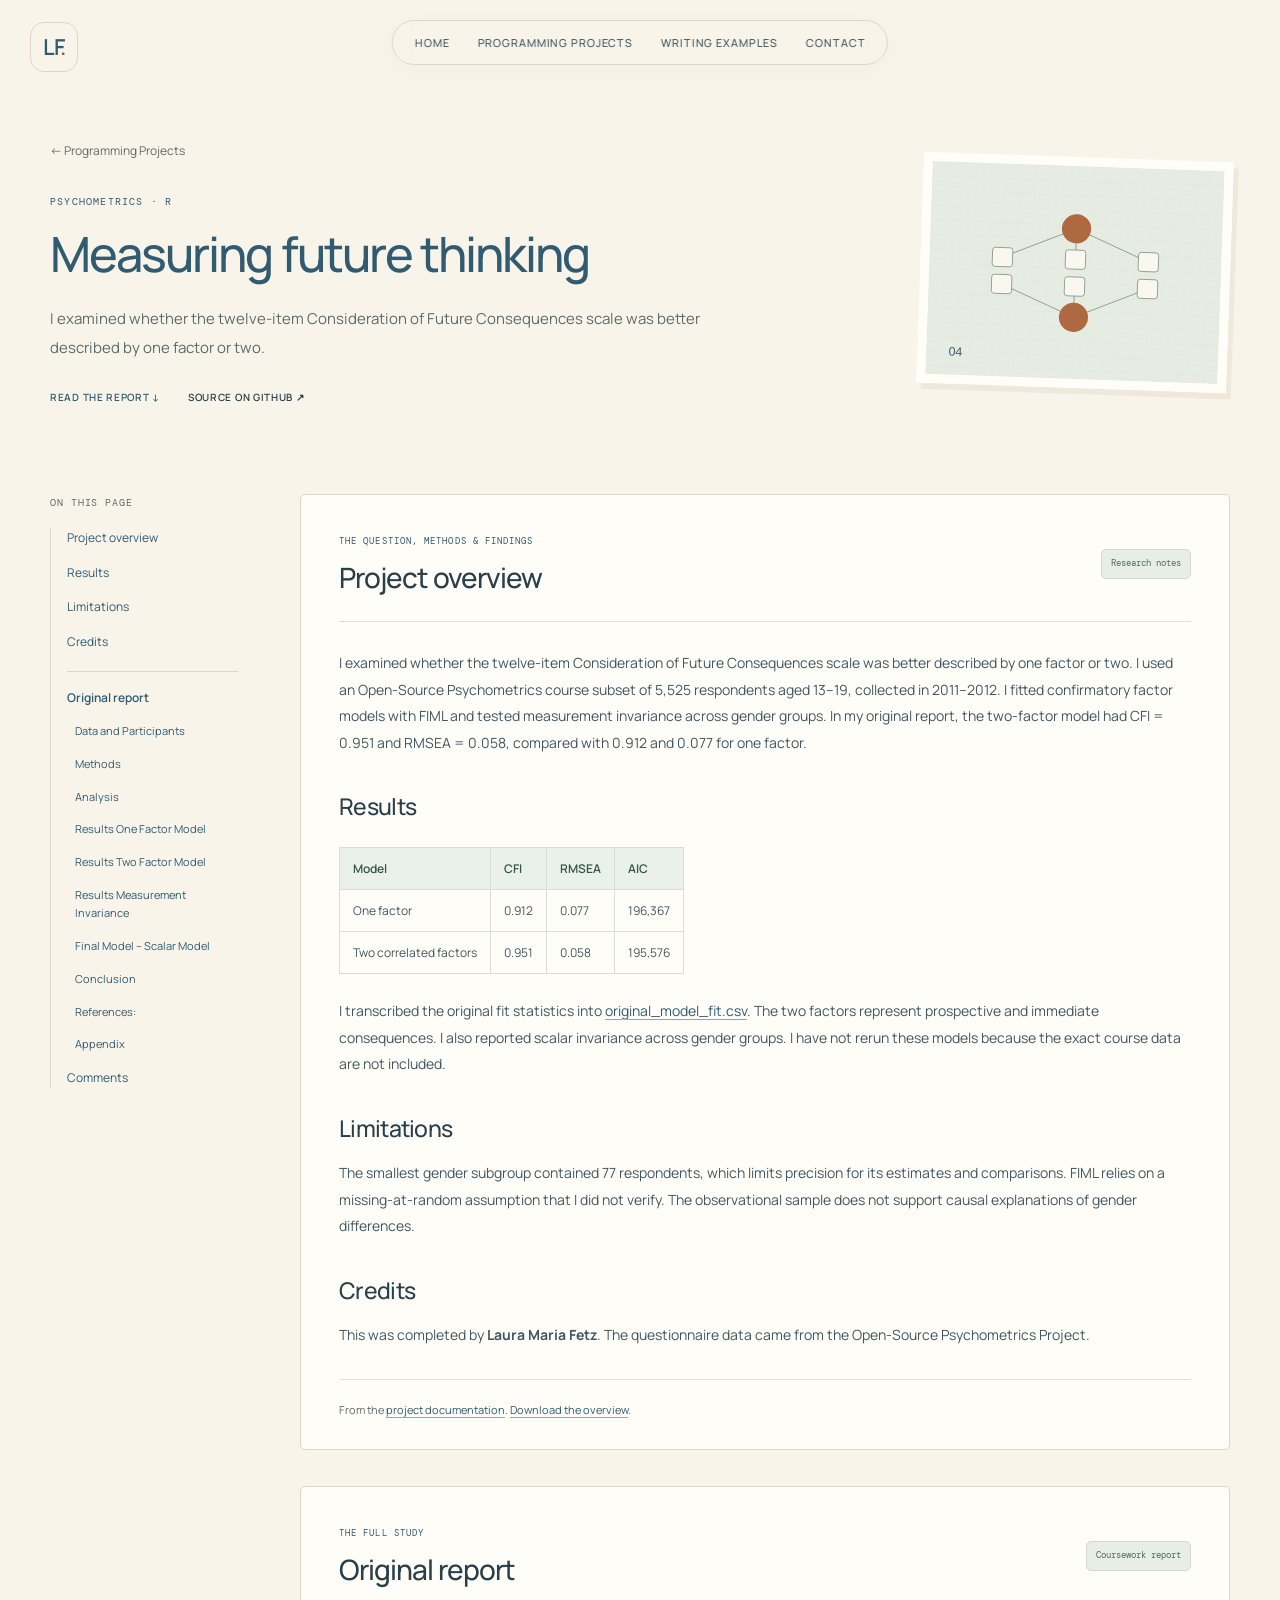
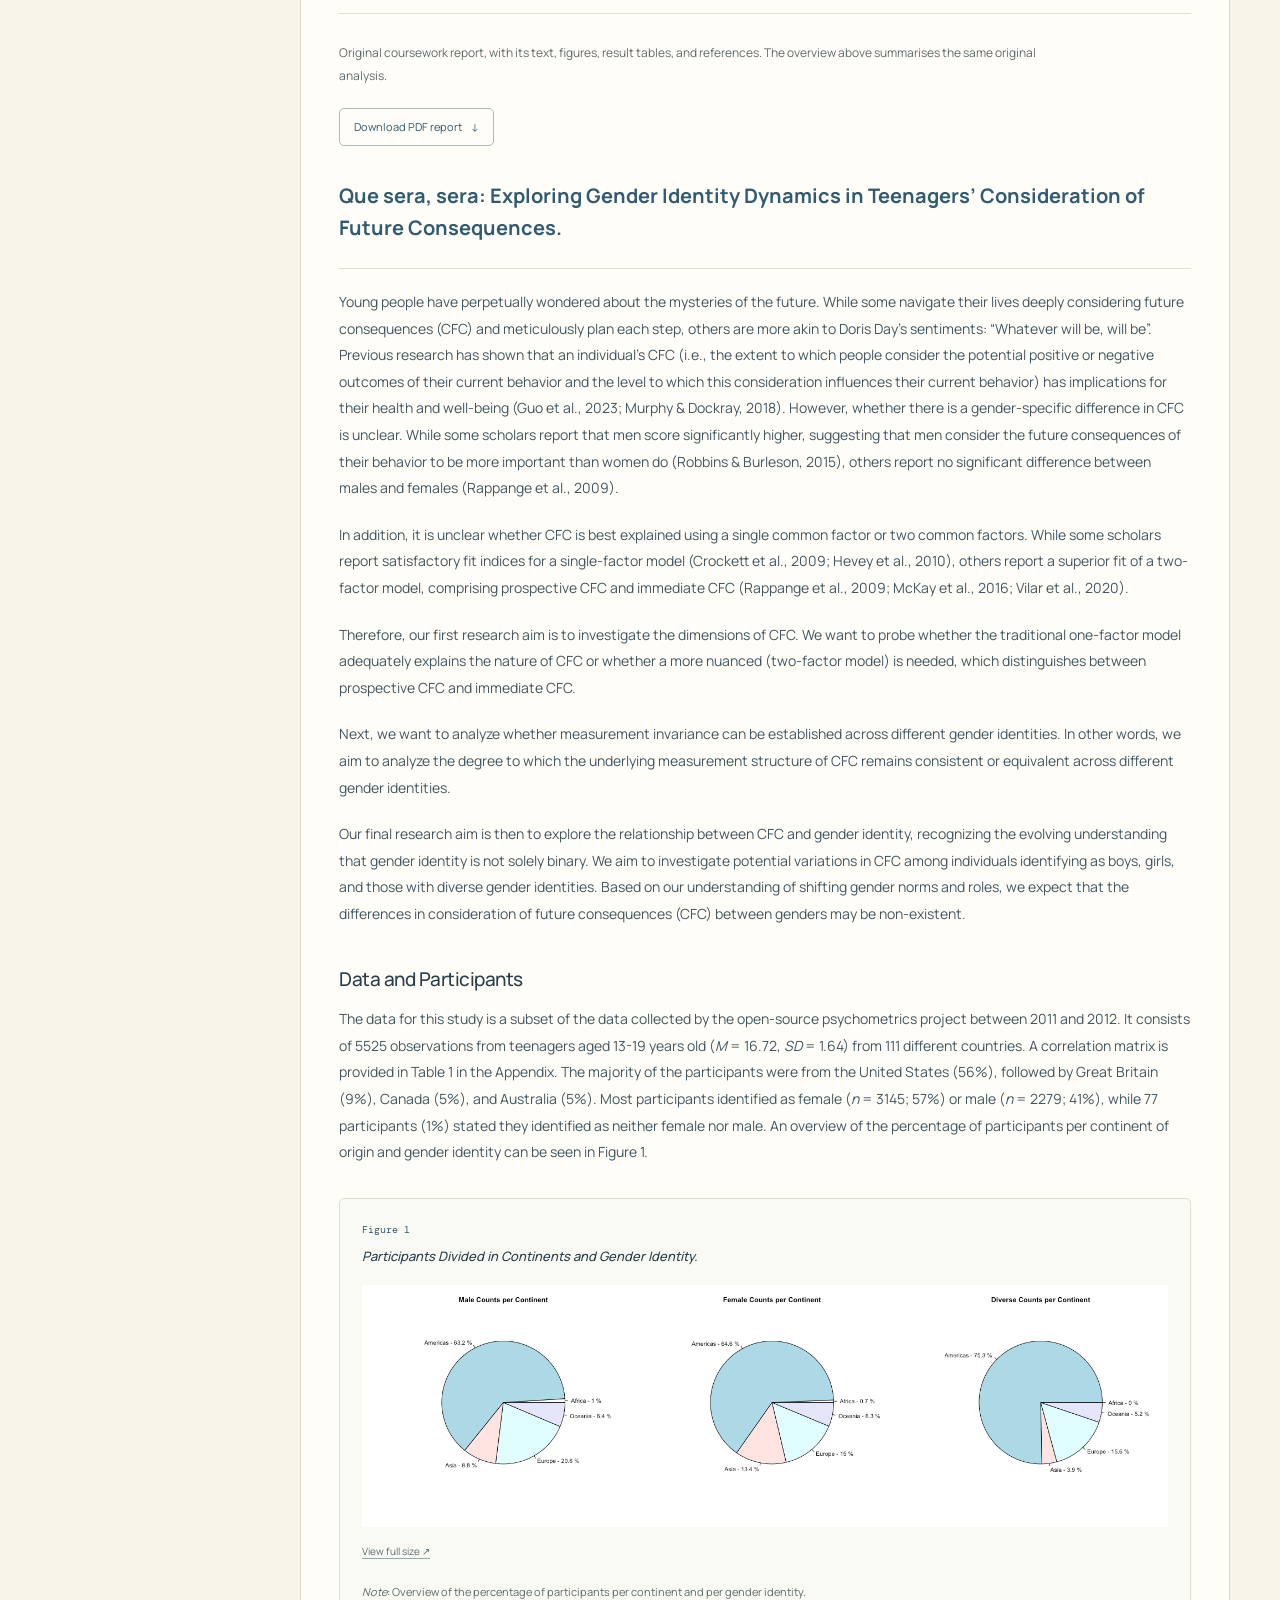
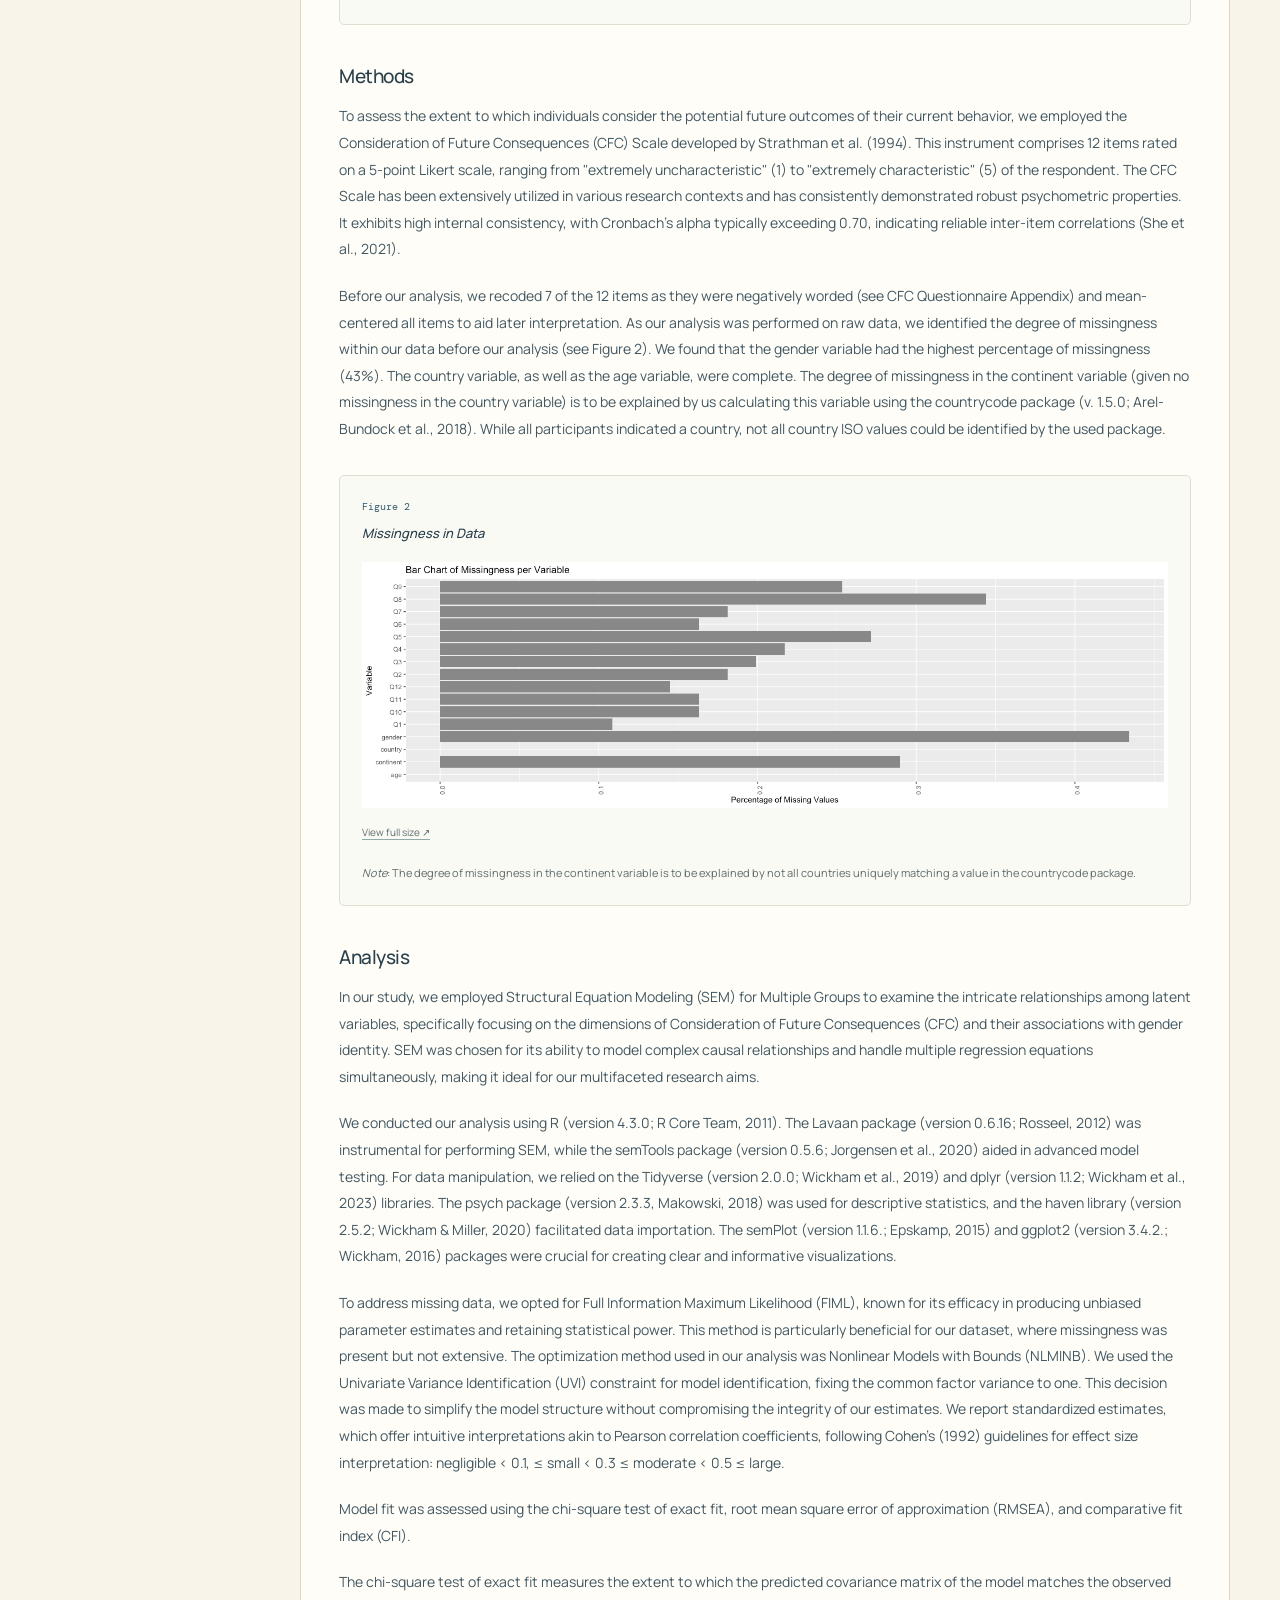
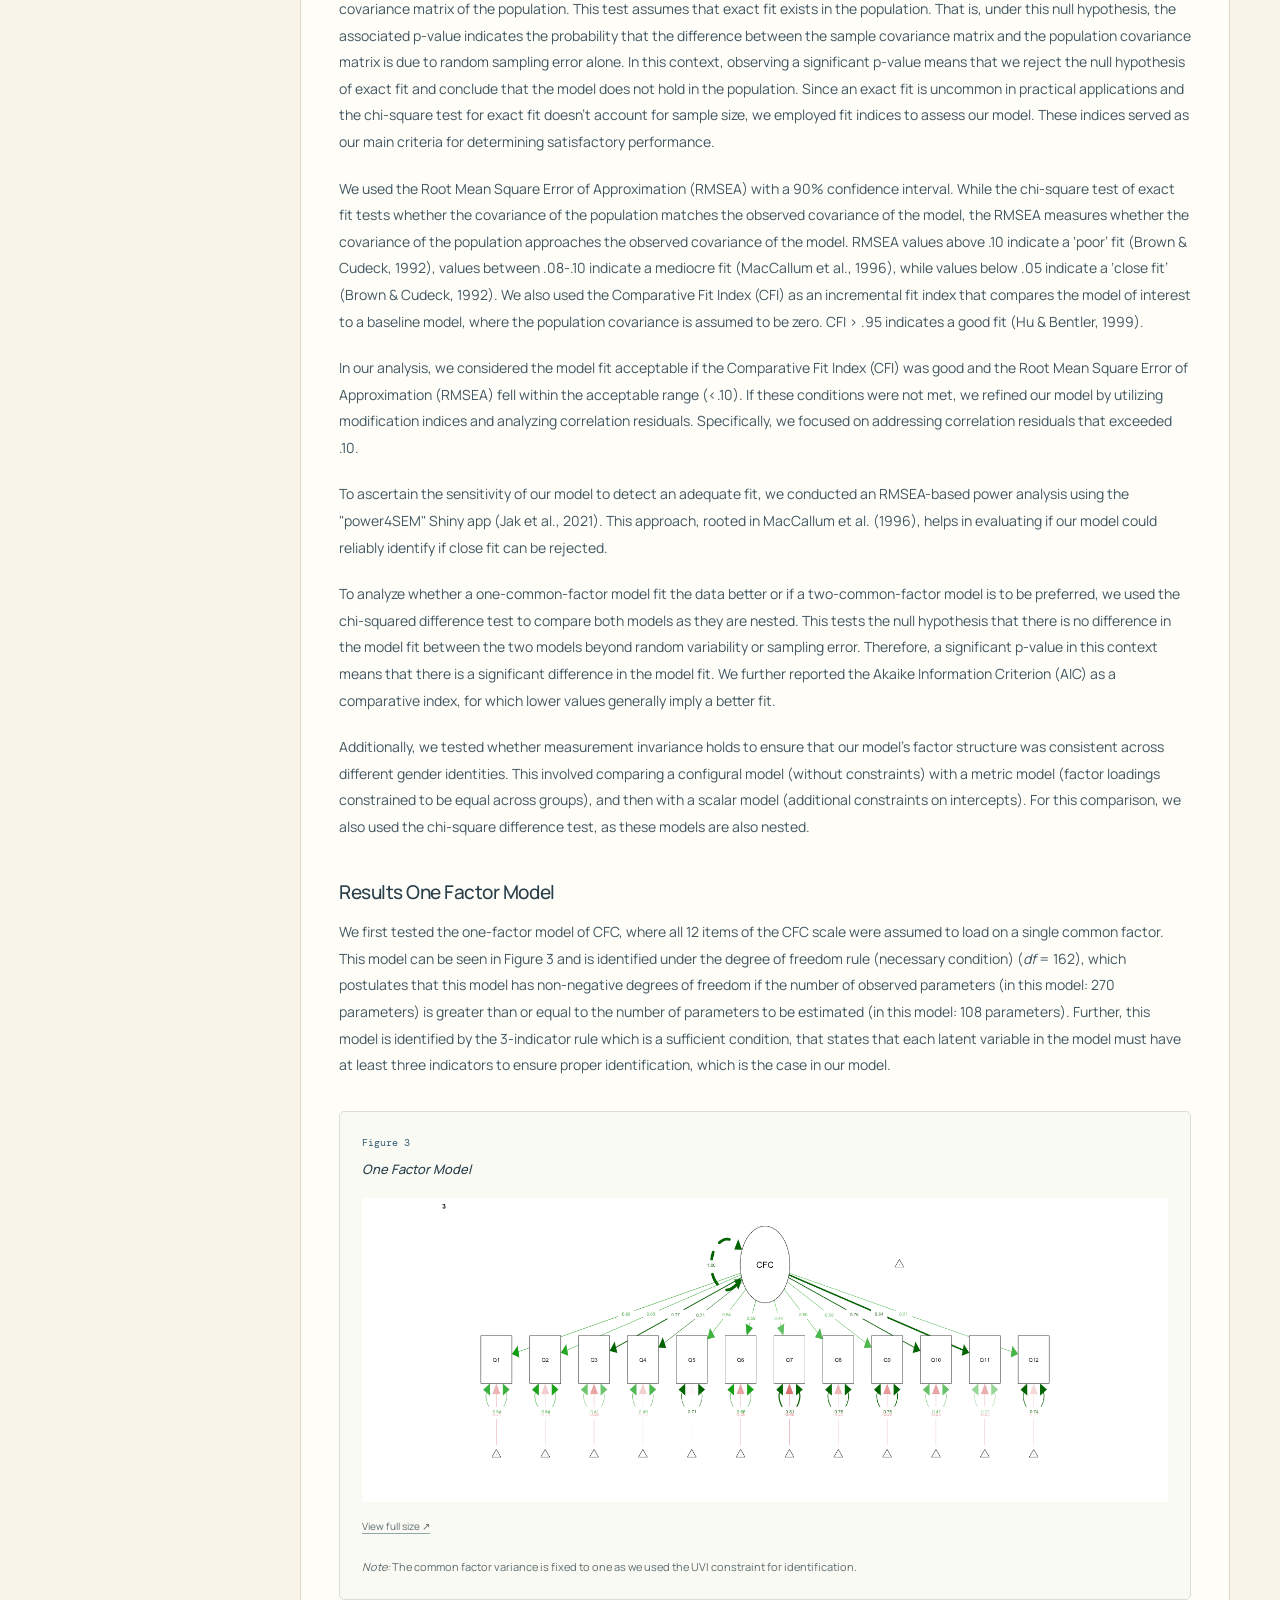
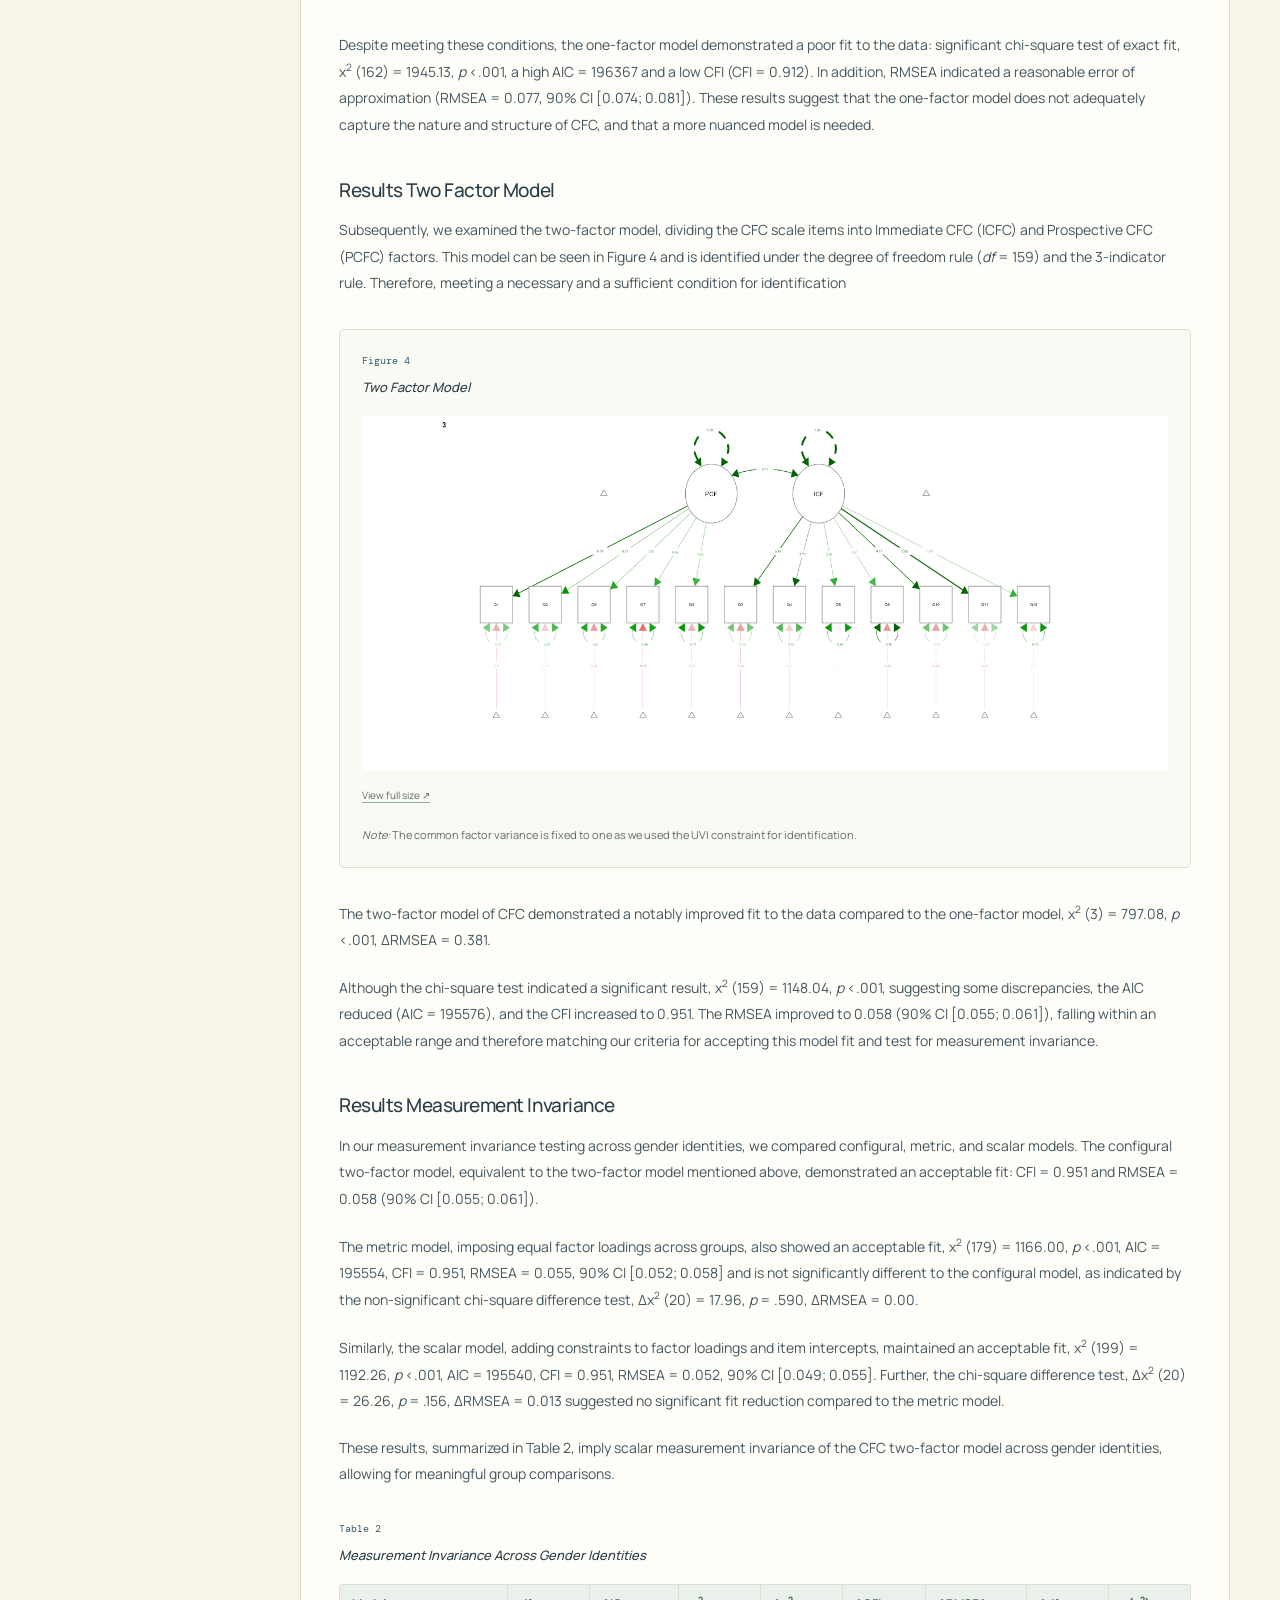
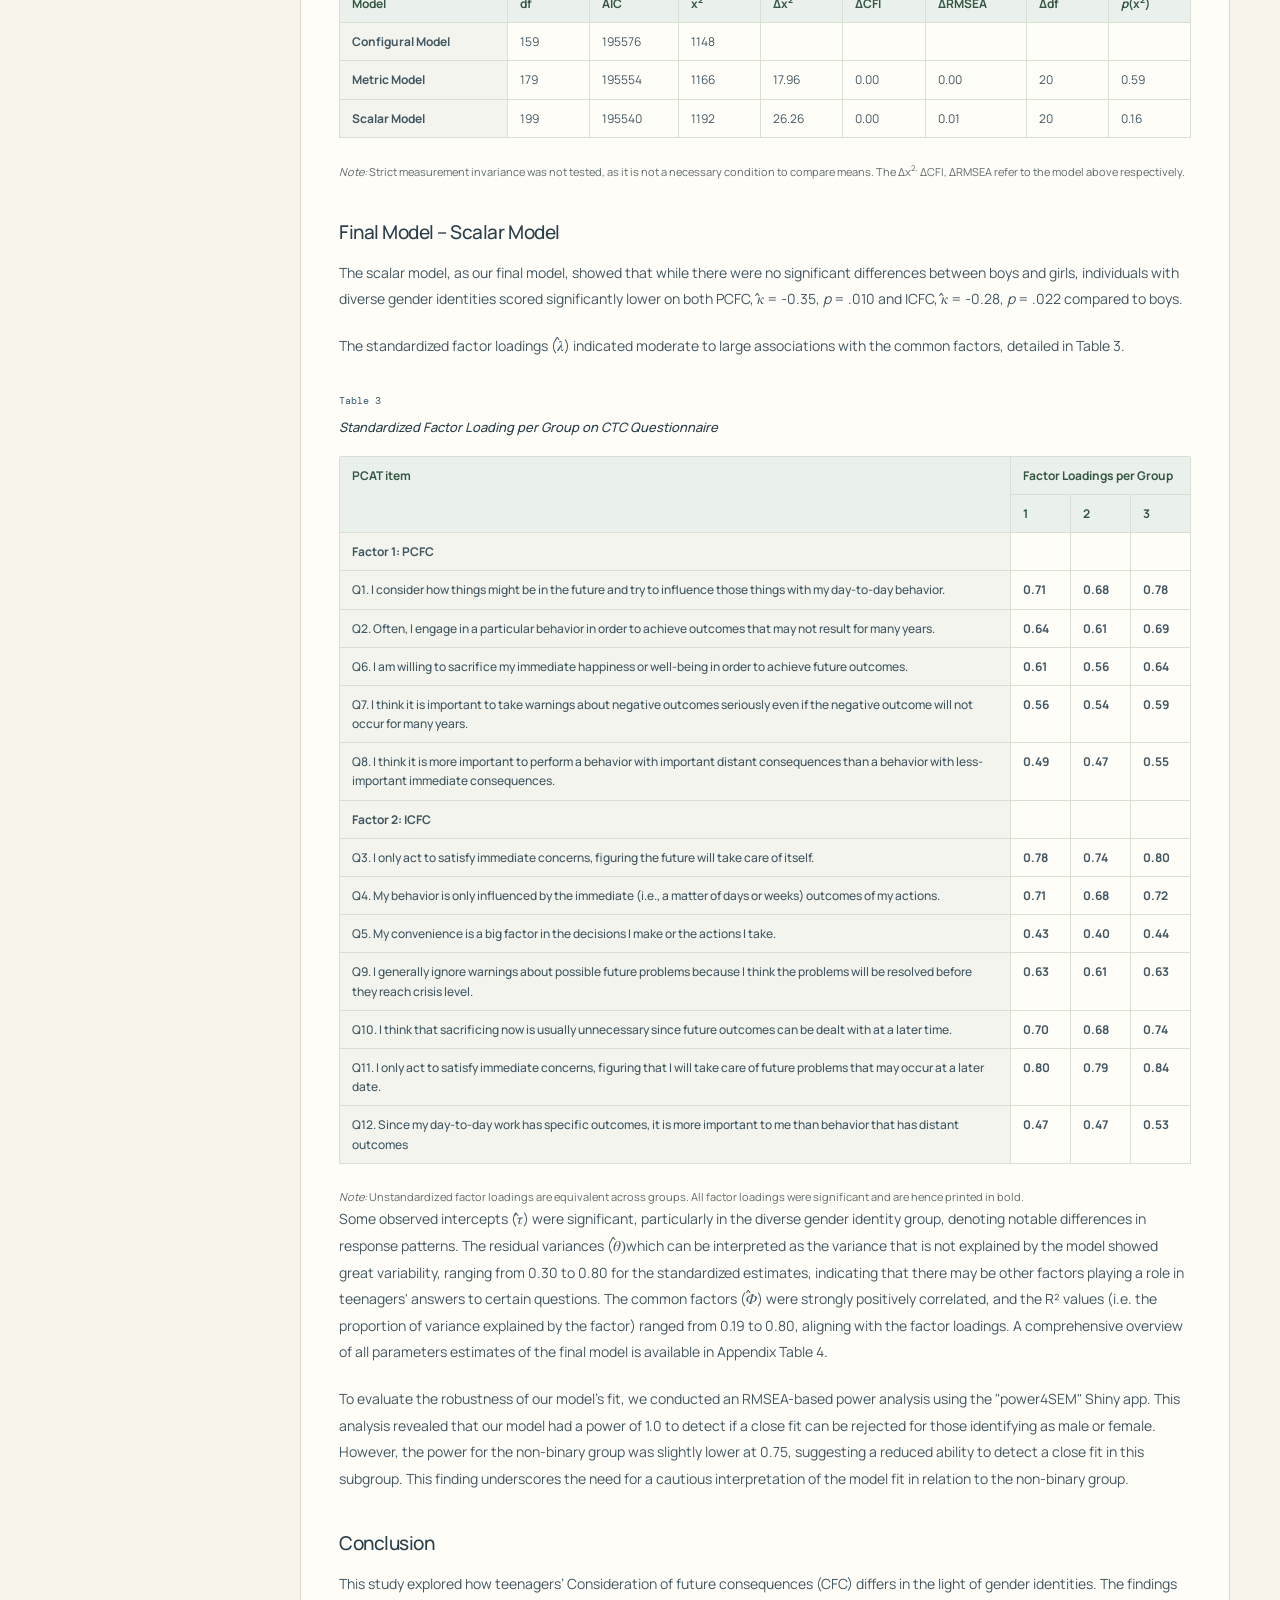
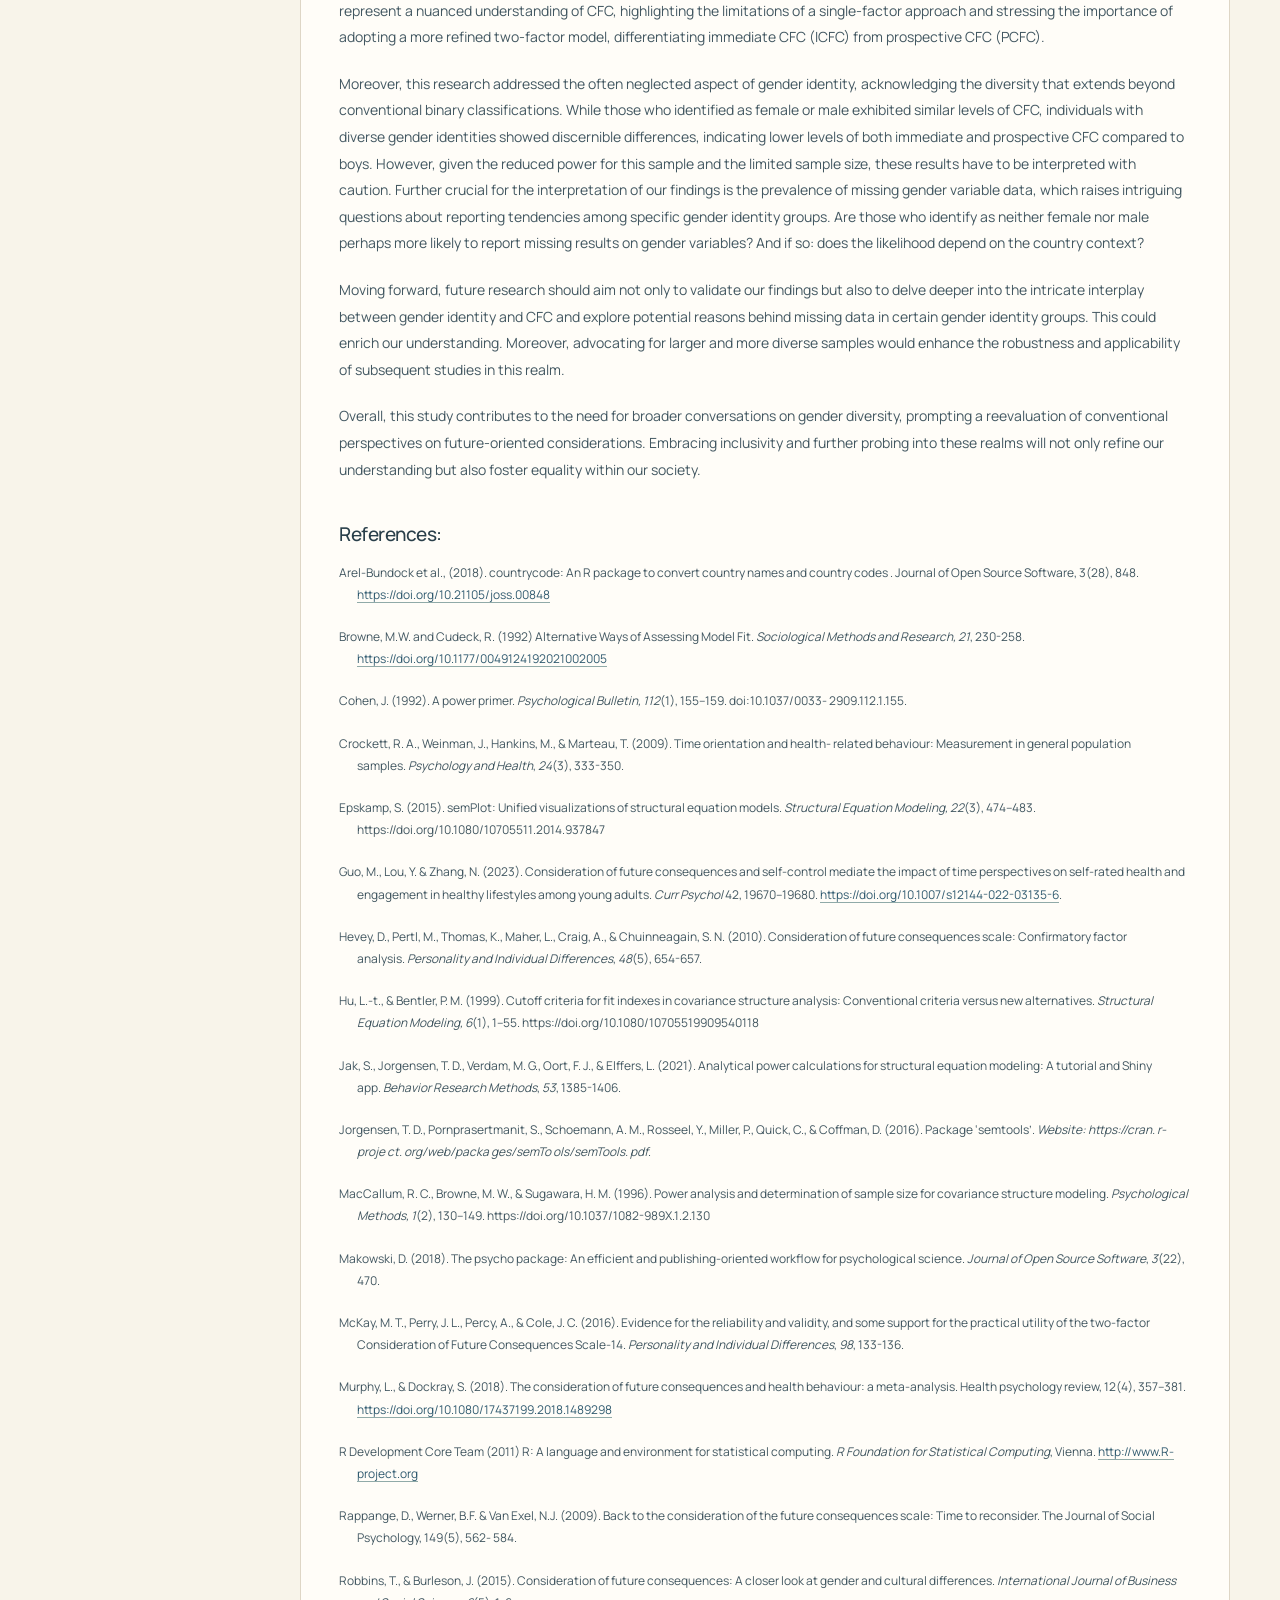
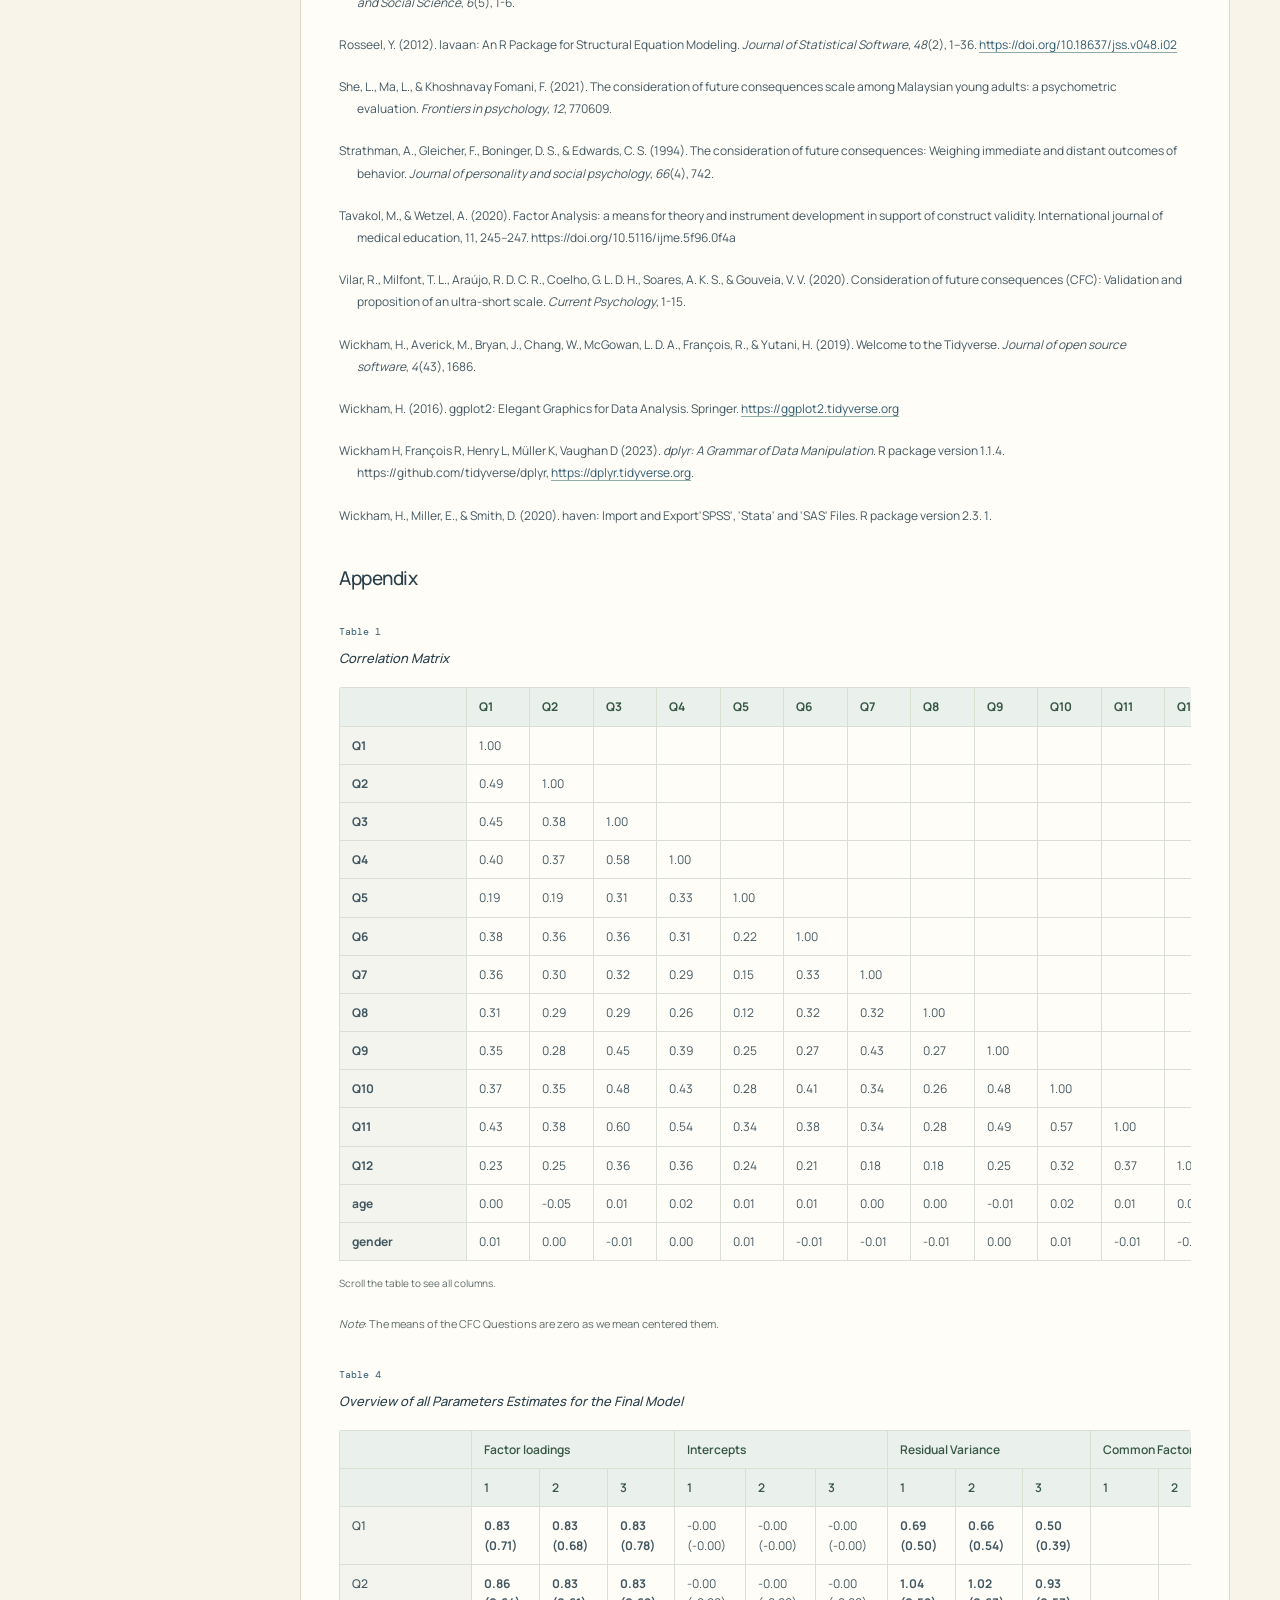
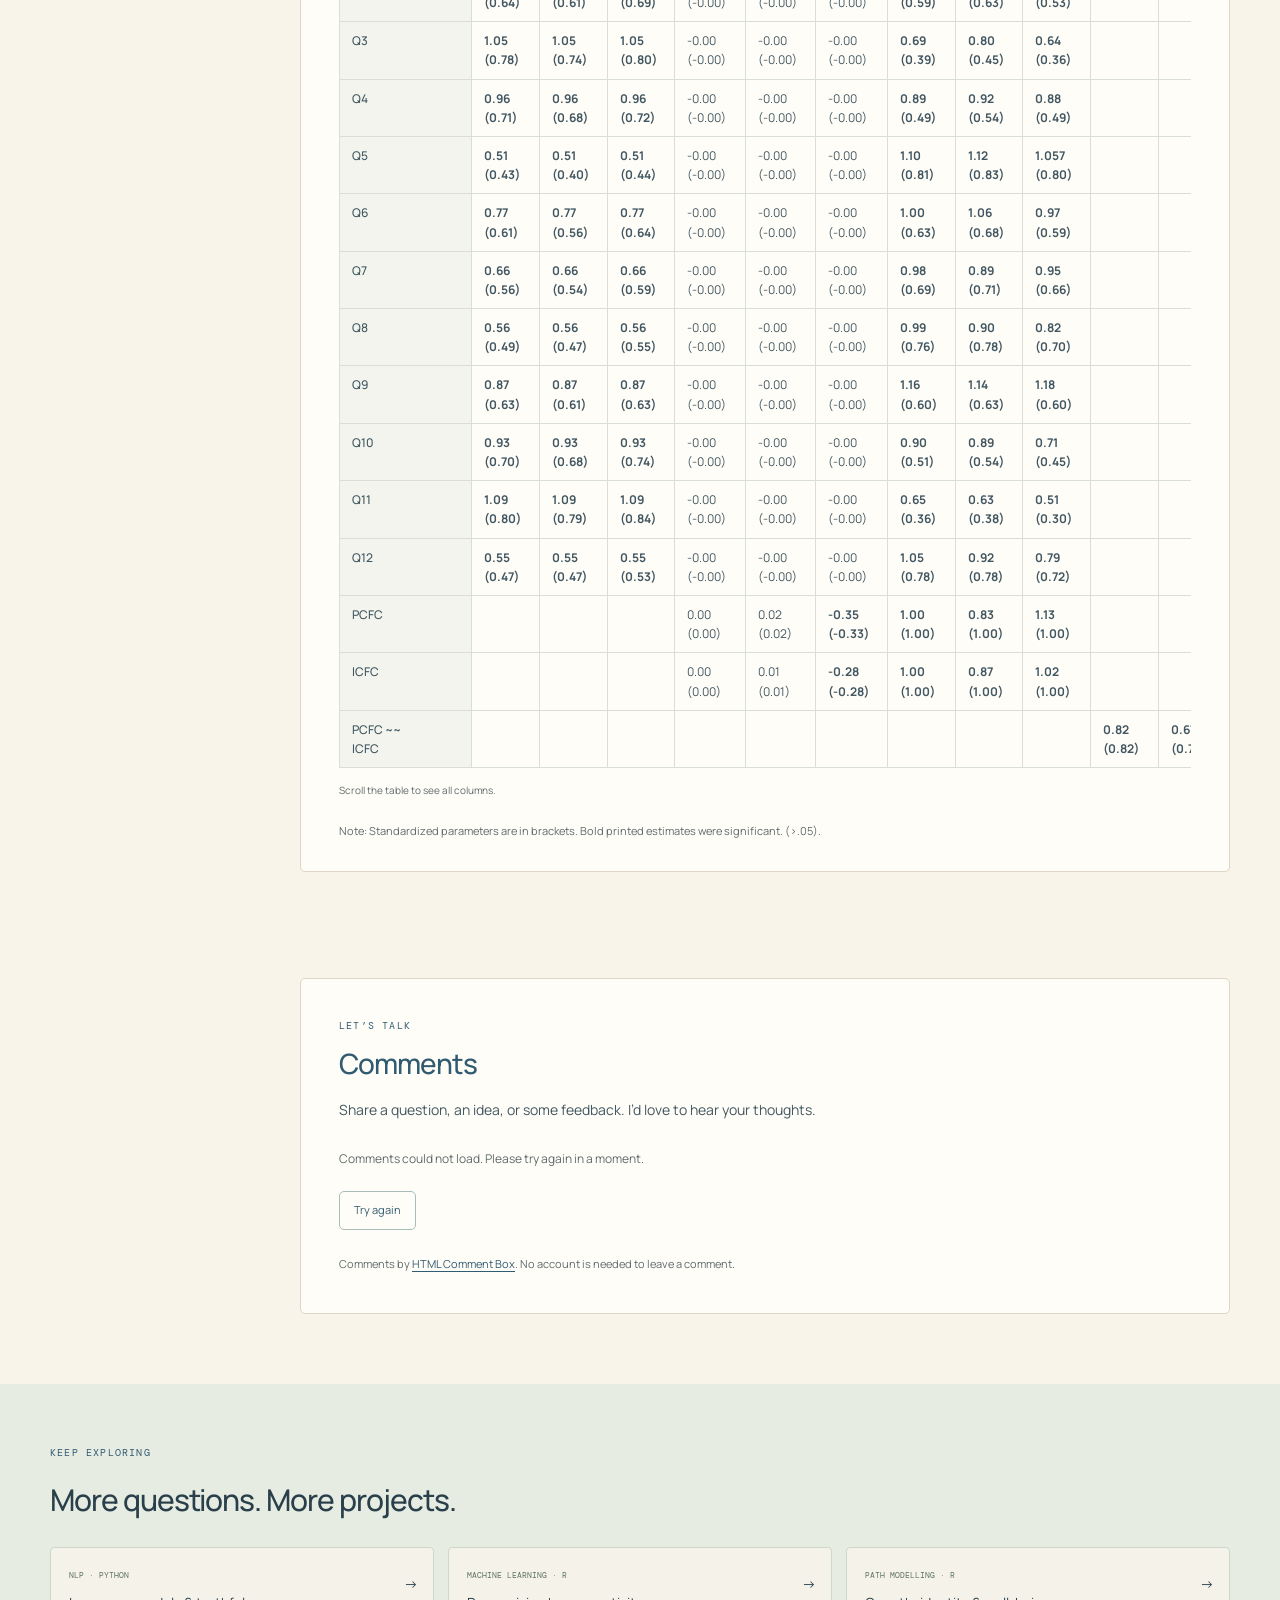
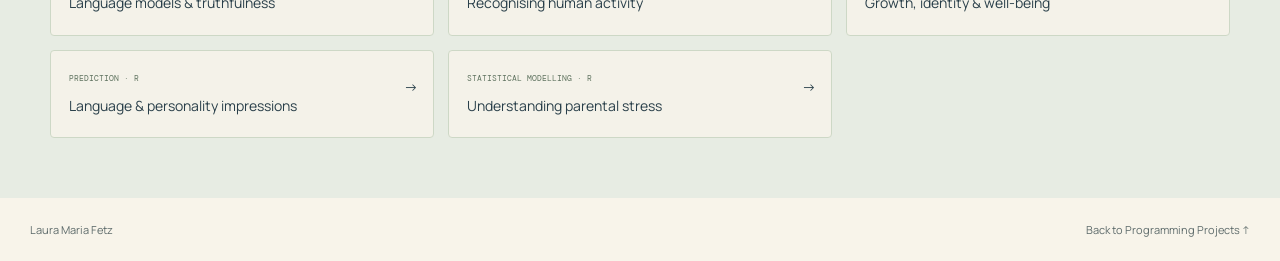
==== commit 7b090e9a: "Add free guest comment sections to programming projects and writing examples" ====
--- a/projects/future-thinking/index.html
+++ b/projects/future-thinking/index.html
@@ -1,8 +1,8 @@
 <!DOCTYPE html>
-<html lang="en"><head><meta charset="UTF-8"><meta name="viewport" content="width=device-width, initial-scale=1.0"><meta name="description" content="I examined whether the twelve-item Consideration of Future Consequences scale was better described by one factor or two."><meta name="theme-color" content="#f8f4ea"><title>Measuring future thinking — Laura Maria Fetz</title><link rel="icon" href="../../favicon.svg" type="image/svg+xml"><link rel="preconnect" href="https://fonts.googleapis.com"><link rel="preconnect" href="https://fonts.gstatic.com" crossorigin><link href="https://fonts.googleapis.com/css2?family=Manrope:wght@400;500;600;700&amp;family=DM+Mono:wght@400;500&amp;display=swap" rel="stylesheet"><link rel="stylesheet" href="../../tooplate-ivory-style.css"><link rel="stylesheet" href="../../personal.css"><link rel="stylesheet" href="../../project.css"></head>
+<html lang="en"><head><meta charset="UTF-8"><meta name="viewport" content="width=device-width, initial-scale=1.0"><meta name="description" content="I examined whether the twelve-item Consideration of Future Consequences scale was better described by one factor or two."><meta name="theme-color" content="#f8f4ea"><title>Measuring future thinking — Laura Maria Fetz</title><link rel="icon" href="../../favicon.svg" type="image/svg+xml"><link rel="preconnect" href="https://fonts.googleapis.com"><link rel="preconnect" href="https://fonts.gstatic.com" crossorigin><link href="https://fonts.googleapis.com/css2?family=Manrope:wght@400;500;600;700&amp;family=DM+Mono:wght@400;500&amp;display=swap" rel="stylesheet"><link rel="stylesheet" href="../../tooplate-ivory-style.css"><link rel="stylesheet" href="../../personal.css"><link rel="stylesheet" href="../../project.css"><link rel="stylesheet" href="https://www.htmlcommentbox.com/static/skins/bootstrap/twitter-bootstrap.css?v=0"><link rel="stylesheet" href="../../comments.css?v=guest-comments"></head>
 <body class="project-page"><a class="skip-link" href="#main">Skip to content</a><a class="site-mark" href="../../index.html#home" aria-label="Laura Maria Fetz, home">LF<span>.</span></a><nav class="pill-nav" aria-label="Main navigation"><a href="../../index.html#home">Home</a><a href="../../index.html#projects" class="active" aria-current="location">Programming Projects</a><a href="../../index.html#writing">Writing Examples</a><a href="../../index.html#contact">Contact</a></nav><button class="hamburger" aria-label="Open navigation" aria-expanded="false" aria-controls="mobile-navigation"><span></span><span></span><span></span></button><nav class="mobile-nav" id="mobile-navigation" aria-label="Mobile navigation" hidden><a href="../../index.html#home">Home</a><a href="../../index.html#projects" class="active" aria-current="location">Programming Projects</a><a href="../../index.html#writing">Writing Examples</a><a href="../../index.html#contact">Contact</a></nav>
 <main id="main"><header class="project-hero"><div class="project-heading"><a href="../../index.html#projects" class="project-back">← Programming Projects</a><p class="section-eyebrow">Psychometrics · R</p><h1>Measuring future thinking</h1><p class="project-deck">I examined whether the twelve-item Consideration of Future Consequences scale was better described by one factor or two.</p><div class="project-hero-actions"><a class="cta-link" href="#report">Read the report <span aria-hidden="true">↓</span></a><a class="cta-link cta-link--dark" href="https://github.com/laurafetz/Consideration-of-Future-Consequences-SEM-Factor-Model" target="_blank" rel="noopener noreferrer">Source on GitHub <span aria-hidden="true">↗</span></a></div></div><img class="project-cover" src="../../images/project-04.svg" alt="" width="520" height="380"></header>
-<div class="project-reading-layout"><aside class="project-contents" aria-label="On this page"><p>On this page</p><nav><a href="#overview">Project overview</a><a href="#overview-results">Results</a><a href="#overview-limitations">Limitations</a><a href="#overview-credits">Credits</a><a class="toc-report" href="#report">Original report</a><a class="toc-report-section" href="#report-data-and-participants">Data and Participants</a><a class="toc-report-section" href="#report-methods">Methods</a><a class="toc-report-section" href="#report-analysis">Analysis</a><a class="toc-report-section" href="#report-results-one-factor-model">Results One Factor Model</a><a class="toc-report-section" href="#report-results-two-factor-model">Results Two Factor Model</a><a class="toc-report-section" href="#report-results-measurement-invariance">Results Measurement Invariance</a><a class="toc-report-section" href="#report-final-model-scalar-model">Final Model – Scalar Model</a><a class="toc-report-section" href="#report-conclusion">Conclusion</a><a class="toc-report-section" href="#report-references">References:</a><a class="toc-report-section" href="#report-appendix">Appendix</a></nav></aside><article class="project-document"><section class="project-reader-section" id="overview"><div class="reader-section-heading"><div><p class="section-eyebrow">The question, methods &amp; findings</p><h2>Project overview</h2></div><span class="reader-badge">Research notes</span></div><div class="project-prose"><p>I examined whether the twelve-item Consideration of Future Consequences scale was better described by one factor or two. I used an Open-Source Psychometrics course subset of 5,525 respondents aged 13–19, collected in 2011–2012. I fitted confirmatory factor models with FIML and tested measurement invariance across gender groups. In my original report, the two-factor model had CFI = 0.951 and RMSEA = 0.058, compared with 0.912 and 0.077 for one factor.</p>
+<div class="project-reading-layout"><aside class="project-contents" aria-label="On this page"><p>On this page</p><nav><a href="#overview">Project overview</a><a href="#overview-results">Results</a><a href="#overview-limitations">Limitations</a><a href="#overview-credits">Credits</a><a class="toc-report" href="#report">Original report</a><a class="toc-report-section" href="#report-data-and-participants">Data and Participants</a><a class="toc-report-section" href="#report-methods">Methods</a><a class="toc-report-section" href="#report-analysis">Analysis</a><a class="toc-report-section" href="#report-results-one-factor-model">Results One Factor Model</a><a class="toc-report-section" href="#report-results-two-factor-model">Results Two Factor Model</a><a class="toc-report-section" href="#report-results-measurement-invariance">Results Measurement Invariance</a><a class="toc-report-section" href="#report-final-model-scalar-model">Final Model – Scalar Model</a><a class="toc-report-section" href="#report-conclusion">Conclusion</a><a class="toc-report-section" href="#report-references">References:</a><a class="toc-report-section" href="#report-appendix">Appendix</a><a href="#comments">Comments</a></nav></aside><article class="project-document"><section class="project-reader-section" id="overview"><div class="reader-section-heading"><div><p class="section-eyebrow">The question, methods &amp; findings</p><h2>Project overview</h2></div><span class="reader-badge">Research notes</span></div><div class="project-prose"><p>I examined whether the twelve-item Consideration of Future Consequences scale was better described by one factor or two. I used an Open-Source Psychometrics course subset of 5,525 respondents aged 13–19, collected in 2011–2012. I fitted confirmatory factor models with FIML and tested measurement invariance across gender groups. In my original report, the two-factor model had CFI = 0.951 and RMSEA = 0.058, compared with 0.912 and 0.077 for one factor.</p>
 <h2 id="overview-results">Results</h2>
 <table>
 <thead>
@@ -32,4 +32,5 @@
 <h2 id="overview-credits">Credits</h2>
 <p>This was completed by <strong>Laura Maria Fetz</strong>. The questionnaire data came from the Open-Source Psychometrics Project.</p>
 </div><p class="source-note">From the <a href="https://github.com/laurafetz/Consideration-of-Future-Consequences-SEM-Factor-Model/blob/main/README.md" target="_blank" rel="noopener noreferrer">project documentation</a>. <a href="downloads/project-overview.md" download>Download the overview</a>.</p></section><section class="project-reader-section" id="report"><div class="reader-section-heading"><div><p class="section-eyebrow">The full study</p><h2>Original report</h2></div><span class="reader-badge">Coursework report</span></div><p class="reader-note">Original coursework report, with its text, figures, result tables, and references. The overview above summarises the same original analysis.</p><div class="report-toolbar"><a class="reader-button reader-button-secondary" href="downloads/report.pdf" download>Download PDF report <span aria-hidden="true">↓</span></a></div><div class="project-prose report-prose"><p class="report-original-title"><strong>Que</strong><strong> sera, sera: Exploring Gender </strong><strong>Identity </strong><strong>Dynamics in Teenagers’ </strong><strong>Consideration of </strong><strong>Future</strong><strong> Consequences</strong><strong>.</strong></p><p>Young people have perpetually wondered about the mysteries of the future. While some navigate their lives deeply considering future consequences (CFC) and meticulously plan each step, others are more akin to Doris Day’s sentiments: “Whatever will be, will be”. Previous research has shown that an individual’s CFC (i.e., the extent to which people consider the potential positive or negative outcomes of their current behavior and the level to which this consideration influences their current behavior) has implications for their health and well-being (Guo et al., 2023; Murphy &amp; Dockray, 2018). However, whether there is a gender-specific difference in CFC is unclear. While some scholars report that men score significantly higher, suggesting that men consider the future consequences of their behavior to be more important than women do (Robbins &amp; Burleson, 2015), others report no significant difference between males and females (Rappange et al., 2009).</p><p>In addition, it is unclear whether CFC is best explained using a single common factor or two common factors. While some scholars report satisfactory fit indices for a single-factor model (Crockett et al., 2009; Hevey et al., 2010), others report a superior fit of a two-factor model, comprising prospective CFC and immediate CFC (Rappange et al., 2009; McKay et al., 2016; Vilar et al., 2020).</p><p>Therefore, our first research aim is to investigate the dimensions of CFC. We want to probe whether the traditional one-factor model adequately explains the nature of CFC or whether a more nuanced (two-factor model) is needed, which distinguishes between prospective CFC and immediate CFC.</p><p>Next, we want to analyze whether measurement invariance can be established across different gender identities. In other words, we aim to analyze the degree to which the underlying measurement structure of CFC remains consistent or equivalent across different gender identities.</p><p>Our final research aim is then to explore the relationship between CFC and gender identity, recognizing the evolving understanding that gender identity is not solely binary. We aim to investigate potential variations in CFC among individuals identifying as boys, girls, and those with diverse gender identities. Based on our understanding of shifting gender norms and roles, we expect that the differences in consideration of future consequences (CFC) between genders may be non-existent.</p><h3 id="report-data-and-participants">Data and Participants</h3><p>The data for this study is a subset of the data collected by the open-source psychometrics project between 2011 and 2012. It consists of 5525 observations from teenagers aged 13-19 years old (<em>M</em> = 16.72, <em>SD</em> = 1.64) from 111 different countries. A correlation matrix is provided in Table 1 in the Appendix. The majority of the participants were from the United States (56%), followed by Great Britain (9%), Canada (5%), and Australia (5%). Most participants identified as female (<em>n</em> = 3145; 57%) or male (<em>n</em> = 2279; 41%), while 77 participants (1%) stated they identified as neither female nor male. An overview of the percentage of participants per continent of origin and gender identity can be seen in Figure 1.</p><figure class="report-figure" id="report-figure-1"><figcaption><span>Figure 1</span><em>Participants Divided</em><em> i</em><em>n Continents and Gender Identity.</em></figcaption><div class="report-figure-panels"><div class="report-figure-panel"><a href="assets/report-image1.png" target="_blank" rel="noopener noreferrer" aria-label="Open Figure 1: Participants Divided in Continents and Gender Identity. at full size"><img src="assets/report-image1.png" alt="Figure 1: Participants Divided in Continents and Gender Identity." loading="lazy"></a><a class="report-image-open" href="assets/report-image1.png" target="_blank" rel="noopener noreferrer">View full size <span aria-hidden="true">↗</span></a></div></div><p class="report-note"><em>Note</em>: Overview of the percentage of participants per continent and per gender identity.</p></figure><h3 id="report-methods">Methods</h3><p>To assess the extent to which individuals consider the potential future outcomes of their current behavior, we employed the Consideration of Future Consequences (CFC) Scale developed by Strathman et al. (1994). This instrument comprises 12 items rated on a 5-point Likert scale, ranging from &quot;extremely uncharacteristic&quot; (1) to &quot;extremely characteristic&quot; (5) of the respondent. The CFC Scale has been extensively utilized in various research contexts and has consistently demonstrated robust psychometric properties. It exhibits high internal consistency, with Cronbach&#x27;s alpha typically exceeding 0.70, indicating reliable inter-item correlations (She et al., 2021).</p><p>Before our analysis, we recoded 7 of the 12 items as they were negatively worded (see CFC Questionnaire Appendix) and mean-centered all items to aid later interpretation. As our analysis was performed on raw data, we identified the degree of missingness within our data before our analysis (see Figure 2). We found that the gender variable had the highest percentage of missingness (43%). The country variable, as well as the age variable, were complete. The degree of missingness in the continent variable (given no missingness in the country variable) is to be explained by us calculating this variable using the countrycode package (v. 1.5.0; Arel-Bundock et al., 2018). While all participants indicated a country, not all country ISO values could be identified by the used package.</p><figure class="report-figure" id="report-figure-2"><figcaption><span>Figure 2</span><em>Missingness in Data</em></figcaption><div class="report-figure-panels"><div class="report-figure-panel"><a href="assets/report-image2.png" target="_blank" rel="noopener noreferrer" aria-label="Open Figure 2: Missingness in Data at full size"><img src="assets/report-image2.png" alt="Figure 2: Missingness in Data" loading="lazy"></a><a class="report-image-open" href="assets/report-image2.png" target="_blank" rel="noopener noreferrer">View full size <span aria-hidden="true">↗</span></a></div></div><p class="report-note"><em>Note</em>: The degree of missingness in the continent variable is to be explained by not all countries uniquely matching a value in the countrycode package.</p></figure><h3 id="report-analysis">Analysis</h3><p>In our study, we employed Structural Equation Modeling (SEM) for Multiple Groups to examine the intricate relationships among latent variables, specifically focusing on the dimensions of Consideration of Future Consequences (CFC) and their associations with gender identity. SEM was chosen for its ability to model complex causal relationships and handle multiple regression equations simultaneously, making it ideal for our multifaceted research aims.</p><p>We conducted our analysis using R (version 4.3.0; R Core Team, 2011). The Lavaan package (version 0.6.16; Rosseel, 2012) was instrumental for performing SEM, while the semTools package (version 0.5.6; Jorgensen et al., 2020) aided in advanced model testing. For data manipulation, we relied on the Tidyverse (version 2.0.0; Wickham et al., 2019) and dplyr (version 1.1.2; Wickham et al., 2023) libraries. The psych package (version 2.3.3, Makowski, 2018) was used for descriptive statistics, and the haven library (version 2.5.2; Wickham &amp; Miller, 2020) facilitated data importation. The semPlot (version 1.1.6.; Epskamp, 2015) and ggplot2 (version 3.4.2.; Wickham, 2016) packages were crucial for creating clear and informative visualizations.</p><p>To address missing data, we opted for Full Information Maximum Likelihood (FIML), known for its efficacy in producing unbiased parameter estimates and retaining statistical power. This method is particularly beneficial for our dataset, where missingness was present but not extensive. The optimization method used in our analysis was Nonlinear Models with Bounds (NLMINB). We used the Univariate Variance Identification (UVI) constraint for model identification, fixing the common factor variance to one. This decision was made to simplify the model structure without compromising the integrity of our estimates. We report standardized estimates, which offer intuitive interpretations akin to Pearson correlation coefficients, following Cohen’s (1992) guidelines for effect size interpretation: negligible &lt; 0.1, ≤ small &lt; 0.3 ≤ moderate &lt; 0.5 ≤ large.</p><p>Model fit was assessed using the chi-square test of exact fit, root mean square error of approximation (RMSEA), and comparative fit index (CFI).</p><p>The chi-square test of exact fit measures the extent to which the predicted covariance matrix of the model matches the observed covariance matrix of the population. This test assumes that exact fit exists in the population. That is, under this null hypothesis, the associated p-value indicates the probability that the difference between the sample covariance matrix and the population covariance matrix is due to random sampling error alone. In this context, observing a significant p-value means that we reject the null hypothesis of exact fit and conclude that the model does not hold in the population. Since an exact fit is uncommon in practical applications and the chi-square test for exact fit doesn&#x27;t account for sample size, we employed fit indices to assess our model. These indices served as our main criteria for determining satisfactory performance.</p><p>We used the Root Mean Square Error of Approximation (RMSEA) with a 90% confidence interval. While the chi-square test of exact fit tests whether the covariance of the population matches the observed covariance of the model, the RMSEA measures whether the covariance of the population approaches the observed covariance of the model. RMSEA values above .10 indicate a ‘poor’ fit (Brown &amp; Cudeck, 1992), values between .08-.10 indicate a mediocre fit (MacCallum et al., 1996), while values below .05 indicate a ‘close fit’ (Brown &amp; Cudeck, 1992). We also used the Comparative Fit Index (CFI) as an incremental fit index that compares the model of interest to a baseline model, where the population covariance is assumed to be zero. CFI &gt; .95 indicates a good fit (Hu &amp; Bentler, 1999).</p><p>In our analysis, we considered the model fit acceptable if the Comparative Fit Index (CFI) was good and the Root Mean Square Error of Approximation (RMSEA) fell within the acceptable range (&lt;.10). If these conditions were not met, we refined our model by utilizing modification indices and analyzing correlation residuals. Specifically, we focused on addressing correlation residuals that exceeded .10.</p><p>To ascertain the sensitivity of our model to detect an adequate fit, we conducted an RMSEA-based power analysis using the &quot;power4SEM&quot; Shiny app (Jak et al., 2021). This approach, rooted in MacCallum et al. (1996), helps in evaluating if our model could reliably identify if close fit can be rejected.</p><p>To analyze whether a one-common-factor model fit the data better or if a two-common-factor model is to be preferred, we used the chi-squared difference test to compare both models as they are nested. This tests the null hypothesis that there is no difference in the model fit between the two models beyond random variability or sampling error. Therefore, a significant p-value in this context means that there is a significant difference in the model fit. We further reported the Akaike Information Criterion (AIC) as a comparative index, for which lower values generally imply a better fit.</p><p>Additionally, we tested whether measurement invariance holds to ensure that our model&#x27;s factor structure was consistent across different gender identities. This involved comparing a configural model (without constraints) with a metric model (factor loadings constrained to be equal across groups), and then with a scalar model (additional constraints on intercepts). For this comparison, we also used the chi-square difference test, as these models are also nested.</p><h3 id="report-results-one-factor-model">Results One Factor Model</h3><p>We first tested the one-factor model of CFC, where all 12 items of the CFC scale were assumed to load on a single common factor. This model can be seen in Figure 3 and is identified under the degree of freedom rule (necessary condition) (<em>df</em><em> </em>= 162), which postulates that this model has non-negative degrees of freedom if the number of observed parameters (in this model: 270 parameters)  is greater than or equal to the number of parameters to be estimated (in this model: 108 parameters). Further, this model is identified by the 3-indicator rule which is a sufficient condition, that states that each latent variable in the model must have at least three indicators to ensure proper identification, which is the case in our model.</p><figure class="report-figure" id="report-figure-3"><figcaption><span>Figure 3</span><em>One Factor Model</em><em> </em></figcaption><div class="report-figure-panels"><div class="report-figure-panel"><a href="assets/report-image3.png" target="_blank" rel="noopener noreferrer" aria-label="Open Figure 3: One Factor Model at full size"><img src="assets/report-image3.png" alt="Figure 3: One Factor Model" loading="lazy"></a><a class="report-image-open" href="assets/report-image3.png" target="_blank" rel="noopener noreferrer">View full size <span aria-hidden="true">↗</span></a></div></div><p class="report-note"><em>Note:</em> The common factor variance is fixed to one as we used the UVI constraint for identification.</p></figure><p>Despite meeting these conditions, the one-factor model demonstrated a poor fit to the data: significant chi-square test of exact fit, χ<sup>2</sup> (162) = 1945.13, <em>p </em>&lt;.001, a high AIC = 196367 and a low CFI (CFI = 0.912). In addition, RMSEA indicated a reasonable error of approximation (RMSEA = 0.077, 90% CI [0.074; 0.081]). These results suggest that the one-factor model does not adequately capture the nature and structure of CFC, and that a more nuanced model is needed.</p><h3 id="report-results-two-factor-model">Results Two Factor Model</h3><p>Subsequently, we examined the two-factor model, dividing the CFC scale items into Immediate CFC (ICFC) and Prospective CFC (PCFC) factors. This model can be seen in Figure 4 and is identified under the degree of freedom rule (<em>df</em> = 159) and the 3-indicator rule. Therefore, meeting a necessary and a sufficient condition for identification</p><figure class="report-figure" id="report-figure-4"><figcaption><span>Figure 4</span><em>Two Factor Model</em></figcaption><div class="report-figure-panels"><div class="report-figure-panel"><a href="assets/report-image4.png" target="_blank" rel="noopener noreferrer" aria-label="Open Figure 4: Two Factor Model at full size"><img src="assets/report-image4.png" alt="Figure 4: Two Factor Model" loading="lazy"></a><a class="report-image-open" href="assets/report-image4.png" target="_blank" rel="noopener noreferrer">View full size <span aria-hidden="true">↗</span></a></div></div><p class="report-note"><em>Note: </em>The common factor variance is fixed to one as we used the UVI constraint for identification.</p></figure><p>The two-factor model of CFC demonstrated a notably improved fit to the data compared to the one-factor model, χ<sup>2</sup> (3) = 797.08, <em>p</em> &lt;.001, ΔRMSEA = 0.381.</p><p>Although the chi-square test indicated a significant result, χ<sup>2</sup> (159) = 1148.04, <em>p </em>&lt;.001, suggesting some discrepancies, the AIC reduced (AIC = 195576), and the CFI increased to 0.951. The RMSEA improved to 0.058 (90% CI [0.055; 0.061]), falling within an acceptable range and therefore matching our criteria for accepting this model fit and test for measurement invariance.</p><h3 id="report-results-measurement-invariance">Results Measurement Invariance</h3><p>In our measurement invariance testing across gender identities, we compared configural, metric, and scalar models. The configural two-factor model, equivalent to the two-factor model mentioned above, demonstrated an acceptable fit: CFI = 0.951 and RMSEA = 0.058 (90% CI [0.055; 0.061]).</p><p>The metric model, imposing equal factor loadings across groups, also showed an acceptable fit, χ<sup>2</sup> (179) = 1166.00, <em>p</em> &lt;.001, AIC = 195554, CFI = 0.951, RMSEA = 0.055, 90% CI [0.052; 0.058] and is not significantly different to the configural model, as indicated by the non-significant chi-square difference test, Δχ<sup>2</sup> (20) = 17.96, <em>p</em> = .590, ΔRMSEA = 0.00.</p><p>Similarly, the scalar model, adding constraints to factor loadings and item intercepts, maintained an acceptable fit,  χ<sup>2</sup> (199) = 1192.26, <em>p</em> &lt;.001, AIC = 195540, CFI = 0.951, RMSEA = 0.052, 90% CI [0.049; 0.055]. Further, the chi-square difference test, Δχ<sup>2</sup> (20) = 26.26, <em>p</em> = .156, ΔRMSEA = 0.013 suggested no significant fit reduction compared to the metric model.</p><p>These results, summarized in Table 2, imply scalar measurement invariance of the CFC two-factor model across gender identities, allowing for meaningful group comparisons.</p><div class="report-table-caption" id="report-table-2-title"><span>Table 2</span><em>Measurement Invariance Across Gender Identities</em></div><div class="report-table" tabindex="0" role="region" aria-label="Table 2: Measurement Invariance Across Gender Identities" id="report-table-2"><table aria-labelledby="report-table-2-title"><thead><tr><th scope="col"><p><strong>Model</strong></p></th><th scope="col"><p><strong>df</strong></p></th><th scope="col"><p><strong>AIC</strong></p></th><th scope="col"><p><strong>χ</strong><sup><strong>2</strong></sup></p></th><th scope="col"><p><strong>Δχ</strong><sup><strong>2</strong></sup></p></th><th scope="col"><p><strong>Δ</strong><strong>CFI</strong></p></th><th scope="col"><p><strong>Δ</strong><strong>RMSEA</strong></p></th><th scope="col"><p><strong>Δdf</strong></p></th><th scope="col"><p><strong><em>p</em></strong><strong>(χ</strong><sup><strong>2</strong></sup><strong>)</strong></p></th></tr></thead><tbody><tr><th scope="row"><p><strong>Configural Model</strong></p></th><td><p>159</p></td><td><p>195576</p></td><td><p>1148</p></td><td></td><td></td><td></td><td></td><td></td></tr><tr><th scope="row"><p><strong>Metric Model</strong></p></th><td><p>179</p></td><td><p>195554</p></td><td><p>1166</p></td><td><p>17.96</p></td><td><p>0.00</p></td><td><p>0.00</p></td><td><p>20</p></td><td><p>0.59</p></td></tr><tr><th scope="row"><p><strong>Scalar Model</strong></p></th><td><p>199</p></td><td><p>195540</p></td><td><p>1192</p></td><td><p>26.26</p></td><td><p>0.00</p></td><td><p>0.01</p></td><td><p>20</p></td><td><p>0.16</p></td></tr></tbody></table></div><p class="report-table-hint">Scroll the table to see all columns.</p><p class="report-note"><em>Note: </em>Strict measurement invariance was not tested, as it is not a necessary condition to compare means. The Δχ<sup>2</sup><sup>, </sup>ΔCFI, ΔRMSEA<sup> </sup>refer to the model above respectively.</p><h3 id="report-final-model-scalar-model">Final Model – Scalar Model</h3><p>The scalar model, as our final model, showed that while there were no significant differences between boys and girls, individuals with diverse gender identities scored significantly lower on both PCFC, <math xmlns="http://www.w3.org/1998/Math/MathML"><mover accent="true"><mrow><mi>κ</mi></mrow><mo>̂</mo></mover></math> = -0.35, <em>p</em> = .010 and ICFC, <math xmlns="http://www.w3.org/1998/Math/MathML"><mover accent="true"><mrow><mi>κ</mi></mrow><mo>̂</mo></mover></math> = -0.28, <em>p</em> = .022 compared to boys.</p><p>The standardized factor loadings (<math xmlns="http://www.w3.org/1998/Math/MathML"><mover accent="true"><mrow><mi>λ</mi></mrow><mo>̂</mo></mover></math>) indicated moderate to large associations with the common factors, detailed in Table 3.</p><div class="report-table-caption" id="report-table-3-title"><span>Table 3</span><em>Standardized </em><em>Factor Loading per Group on CTC Questionnaire</em></div><div class="report-table report-table-questionnaire" tabindex="0" role="region" aria-label="Table 3: Standardized Factor Loading per Group on CTC Questionnaire" id="report-table-3"><table aria-labelledby="report-table-3-title"><thead><tr><th scope="col" rowspan="2"><p><strong>PCAT item</strong></p></th><th scope="colgroup" colspan="3"><p><strong>Factor </strong><strong>L</strong><strong>oading</strong><strong>s per Group</strong></p></th></tr><tr><th scope="col"><p><strong>1</strong></p></th><th scope="col"><p><strong>2</strong></p></th><th scope="col"><p><strong>3</strong></p></th></tr></thead><tbody><tr><th scope="row"><p><strong>Factor 1: PCFC</strong></p></th><td></td><td></td><td></td></tr><tr><th scope="row"><p>Q1. I consider how things might be in the future and try to influence those things with my day-to-day behavior.</p></th><td><p><strong>0.71</strong></p></td><td><p><strong>0.68</strong></p></td><td><p><strong>0.78</strong></p></td></tr><tr><th scope="row"><p>Q2. Often, I engage in a particular behavior in order to achieve outcomes that may not result for many years.</p></th><td><p><strong>0.64</strong></p></td><td><p><strong>0.61</strong></p></td><td><p><strong>0.69</strong></p></td></tr><tr><th scope="row"><p>Q6. I am willing to sacrifice my immediate happiness or well-being in order to achieve future outcomes.</p></th><td><p><strong>0.61</strong></p></td><td><p><strong>0.56</strong></p></td><td><p><strong>0.64</strong></p></td></tr><tr><th scope="row"><p>Q7. I think it is important to take warnings about negative outcomes seriously even if the negative outcome will not occur for many years.</p></th><td><p><strong>0.56</strong></p></td><td><p><strong>0.54</strong></p></td><td><p><strong>0.59</strong></p></td></tr><tr><th scope="row"><p>Q8. I think it is more important to perform a behavior with important distant consequences than a behavior with less-important immediate consequences.</p></th><td><p><strong>0.49</strong></p></td><td><p><strong>0.47</strong></p></td><td><p><strong>0.55</strong></p></td></tr><tr><th scope="row"><p><strong>Factor 2: ICFC</strong></p></th><td></td><td></td><td></td></tr><tr><th scope="row"><p>Q3. I only act to satisfy immediate concerns, figuring the future will take care of itself.</p></th><td><p><strong>0.78</strong></p></td><td><p><strong>0.74</strong></p></td><td><p><strong>0.80</strong></p></td></tr><tr><th scope="row"><p>Q4. My behavior is only influenced by the immediate (i.e., a matter of days or weeks) outcomes of my actions.</p></th><td><p><strong>0.71</strong></p></td><td><p><strong>0.68</strong></p></td><td><p><strong>0.72</strong></p></td></tr><tr><th scope="row"><p>Q5. My convenience is a big factor in the decisions I make or the actions I take.</p></th><td><p><strong>0.43</strong></p></td><td><p><strong>0.40</strong></p></td><td><p><strong>0.44</strong></p></td></tr><tr><th scope="row"><p>Q9. I generally ignore warnings about possible future problems because I think the problems will be resolved before they reach crisis level.</p></th><td><p><strong>0.63</strong></p></td><td><p><strong>0.61</strong></p></td><td><p><strong>0.63</strong></p></td></tr><tr><th scope="row"><p>Q10. I think that sacrificing now is usually unnecessary since future outcomes can be dealt with at a later time.</p></th><td><p><strong>0.70</strong></p></td><td><p><strong>0.68</strong></p></td><td><p><strong>0.74</strong></p></td></tr><tr><th scope="row"><p>Q11. I only act to satisfy immediate concerns, figuring that I will take care of future problems that may occur at a later date.</p></th><td><p><strong>0.80</strong></p></td><td><p><strong>0.79</strong></p></td><td><p><strong>0.84</strong></p></td></tr><tr><th scope="row"><p>Q12. Since my day-to-day work has specific outcomes, it is more important to me than behavior that has distant outcomes</p></th><td><p><strong>0.47</strong></p></td><td><p><strong>0.47</strong></p></td><td><p><strong>0.53</strong></p></td></tr></tbody></table></div><p class="report-table-hint">Scroll the table to see all columns.</p><p class="report-note"><em>Note:</em> Unstandardized factor loadings are equivalent across groups. All factor loadings were significant and are hence printed in bold.</p><p>Some observed intercepts (<math xmlns="http://www.w3.org/1998/Math/MathML"><mover accent="true"><mrow><mi>τ</mi></mrow><mo>̂</mo></mover></math>) were significant, particularly in the diverse gender identity group, denoting notable differences in response patterns. The residual variances (<math xmlns="http://www.w3.org/1998/Math/MathML"><mover accent="true"><mrow><mi>θ</mi></mrow><mo>̂</mo></mover><mi>)</mi><mi> </mi></math>which can be interpreted as the variance that is not explained by the model showed great variability, ranging from 0.30 to 0.80 for the standardized estimates,  indicating that there may be other factors playing a role in teenagers&#x27; answers to certain questions. The common factors (<math xmlns="http://www.w3.org/1998/Math/MathML"><mover accent="true"><mrow><mi>Φ</mi></mrow><mo>̂</mo></mover></math>) were strongly positively correlated, and the R² values (i.e. the proportion of variance explained by the factor) ranged from 0.19 to 0.80, aligning with the factor loadings. A comprehensive overview of all parameters estimates of the final model is available in Appendix Table 4.</p><p>To evaluate the robustness of our model&#x27;s fit, we conducted an RMSEA-based power analysis using the &quot;power4SEM&quot; Shiny app. This analysis revealed that our model had a power of 1.0 to detect if a close fit can be rejected for those identifying as male or female. However, the power for the non-binary group was slightly lower at 0.75, suggesting a reduced ability to detect a close fit in this subgroup. This finding underscores the need for a cautious interpretation of the model fit in relation to the non-binary group.</p><h3 id="report-conclusion">Conclusion</h3><p>This study explored how teenagers’ Consideration of future consequences (CFC) differs in the light of gender identities. The findings represent a nuanced understanding of CFC, highlighting the limitations of a single-factor approach and stressing the importance of adopting a more refined two-factor model, differentiating immediate CFC (ICFC) from prospective CFC (PCFC).</p><p>Moreover, this research addressed the often neglected aspect of gender identity, acknowledging the diversity that extends beyond conventional binary classifications. While those who identified as female or male exhibited similar levels of CFC, individuals with diverse gender identities showed discernible differences, indicating lower levels of both immediate and prospective CFC compared to boys. However, given the reduced power for this sample and the limited sample size, these results have to be interpreted with caution. Further crucial for the interpretation of our findings is the prevalence of missing gender variable data, which raises intriguing questions about reporting tendencies among specific gender identity groups. Are those who identify as neither female nor male perhaps more likely to report missing results on gender variables? And if so: does the likelihood depend on the country context?</p><p>Moving forward, future research should aim not only to validate our findings but also to delve deeper into the intricate interplay between gender identity and CFC and explore potential reasons behind missing data in certain gender identity groups. This could enrich our understanding. Moreover, advocating for larger and more diverse samples would enhance the robustness and applicability of subsequent studies in this realm.</p><p>Overall, this study contributes to the need for broader conversations on gender diversity, prompting a reevaluation of conventional perspectives on future-oriented considerations. Embracing inclusivity and further probing into these realms will not only refine our understanding but also foster equality within our society.</p><h3 id="report-references">References:</h3><p class="report-reference">Arel-Bundock et al., (2018). countrycode: An R package to convert country names and country codes . Journal of Open Source Software, 3(28), 848. <a href="https://doi.org/10.21105/joss.00848" target="_blank" rel="noopener noreferrer">https://doi.org/10.21105/joss.00848</a></p><p class="report-reference">Browne, M.W. and Cudeck, R. (1992) Alternative Ways of Assessing Model Fit. <em>Sociological Methods and Research, 21</em>, 230-258. <a href="https://doi.org/10.1177/0049124192021002005" target="_blank" rel="noopener noreferrer">https://doi.org/10.1177/0049124192021002005</a></p><p class="report-reference">Cohen, J. (1992). A power primer. <em>Psychological Bulletin, 112</em>(1), 155–159. doi:10.1037/0033- 2909.112.1.155.</p><p class="report-reference">Crockett, R. A., Weinman, J., Hankins, M., &amp; Marteau, T. (2009). Time orientation and health- related behaviour: Measurement in general population samples. <em>Psychology and </em> <em>Health</em>, <em>24</em>(3), 333-350.</p><p class="report-reference">Epskamp, S. (2015). semPlot: Unified visualizations of structural equation models. <em>Structural </em> <em>Equation Modeling, 22</em>(3), 474–483. https://doi.org/10.1080/10705511.2014.937847</p><p class="report-reference">Guo, M., Lou, Y. &amp; Zhang, N. (2023). Consideration of future consequences and self-control mediate the impact of time perspectives on self-rated health and engagement in healthy lifestyles among young adults. <em>Curr Psychol</em> 42, 19670–19680. <a href="https://doi.org/10.1007/s12144-022-03135-6" target="_blank" rel="noopener noreferrer">https://doi.org/10.1007/s12144-022-03135-6</a>.</p><p class="report-reference">Hevey, D., Pertl, M., Thomas, K., Maher, L., Craig, A., &amp; Chuinneagain, S. N. (2010). Consideration of future consequences scale: Confirmatory factor analysis. <em>Personality and Individual Differences</em>, <em>48</em>(5), 654-657.</p><p class="report-reference">Hu, L.-t., &amp; Bentler, P. M. (1999). Cutoff criteria for fit indexes in covariance structure analysis: Conventional criteria versus new alternatives. <em>Structural Equation Modeling, 6</em>(1), 1–55. https://doi.org/10.1080/10705519909540118</p><p class="report-reference">Jak, S., Jorgensen, T. D., Verdam, M. G., Oort, F. J., &amp; Elffers, L. (2021). Analytical power calculations for structural equation modeling: A tutorial and Shiny app. <em>Behavior Research Methods</em>, <em>53</em>, 1385-1406.</p><p class="report-reference">Jorgensen, T. D., Pornprasertmanit, S., Schoemann, A. M., Rosseel, Y., Miller, P., Quick, C., &amp; Coffman, D. (2016). Package ‘semtools’. <em>Website: https://cran. r-proje ct. org/web/packa ges/semTo ols/semTools. pdf</em>.</p><p class="report-reference">MacCallum, R. C., Browne, M. W., &amp; Sugawara, H. M. (1996). Power analysis and determination of sample size for covariance structure modeling. <em>Psychological Methods, 1</em>(2), 130–149. https://doi.org/10.1037/1082-989X.1.2.130</p><p class="report-reference">Makowski, D. (2018). The psycho package: An efficient and publishing-oriented workflow for psychological science. <em>Journal of Open Source Software</em>, <em>3</em>(22), 470.</p><p class="report-reference">McKay, M. T., Perry, J. L., Percy, A., &amp; Cole, J. C. (2016). Evidence for the reliability and validity, and some support for the practical utility of the two-factor Consideration of Future Consequences Scale-14. <em>Personality and Individual Differences</em>, <em>98</em>, 133-136.</p><p class="report-reference">Murphy, L., &amp; Dockray, S. (2018). The consideration of future consequences and health behaviour: a meta-analysis. Health psychology review, 12(4), 357–381. <a href="https://doi.org/10.1080/17437199.2018.1489298" target="_blank" rel="noopener noreferrer">https://doi.org/10.1080/17437199.2018.1489298</a></p><p class="report-reference">R Development Core Team (2011) R: A language and environment for statistical computing. <em>R </em> <em>Foundation for Statistical Computing</em>, Vienna. <a href="http://www.R-project.org" target="_blank" rel="noopener noreferrer">http://www.R-project.org</a></p><p class="report-reference">Rappange, D., Werner, B.F. &amp; Van Exel, N.J. (2009). Back to the consideration of the future consequences scale: Time to reconsider. The Journal of Social Psychology, 149(5), 562- 584.</p><p class="report-reference">Robbins, T., &amp; Burleson, J. (2015). Consideration of future consequences: A closer look at gender and cultural differences. <em>International Journal of Business and Social Science</em>, <em>6</em>(5), 1-6.</p><p class="report-reference">Rosseel, Y. (2012). lavaan: An R Package for Structural Equation Modeling. <em>Journal of </em> <em>Statistical Software</em>, <em>48</em>(2), 1–36. <a href="https://doi.org/10.18637/jss.v048.i02" target="_blank" rel="noopener noreferrer">https://doi.org/10.18637/jss.v048.i02</a></p><p class="report-reference">She, L., Ma, L., &amp; Khoshnavay Fomani, F. (2021). The consideration of future consequences scale among Malaysian young adults: a psychometric evaluation. <em>Frontiers in </em> <em>psychology</em>, <em>12</em>, 770609.</p><p class="report-reference">Strathman, A., Gleicher, F., Boninger, D. S., &amp; Edwards, C. S. (1994). The consideration of future consequences: Weighing immediate and distant outcomes of behavior. <em>Journal </em> <em>of personality and social psychology</em>, <em>66</em>(4), 742.</p><p class="report-reference">Tavakol, M., &amp; Wetzel, A. (2020). Factor Analysis: a means for theory and instrument development in support of construct validity. International journal of medical education, 11, 245–247. https://doi.org/10.5116/ijme.5f96.0f4a</p><p class="report-reference">Vilar, R., Milfont, T. L., Araújo, R. D. C. R., Coelho, G. L. D. H., Soares, A. K. S., &amp; Gouveia, V. V. (2020). Consideration of future consequences (CFC): Validation and proposition of an ultra-short scale. <em>Current Psychology</em>, 1-15.</p><p class="report-reference">Wickham, H., Averick, M., Bryan, J., Chang, W., McGowan, L. D. A., François, R., &amp; Yutani, H. (2019). Welcome to the Tidyverse. <em>Journal of open source software</em>, <em>4</em>(43), 1686.</p><p class="report-reference">Wickham, H. (2016). ggplot2: Elegant Graphics for Data Analysis. Springer. <a href="https://ggplot2.tidyverse.org" target="_blank" rel="noopener noreferrer">https://ggplot2.tidyverse.org</a></p><p class="report-reference">Wickham H, François R, Henry L, Müller K, Vaughan D (2023). <em>dplyr: A Grammar of Data </em> <em>Manipulation</em>. R package version 1.1.4.  https://github.com/tidyverse/dplyr, <a href="https://dplyr.tidyverse.org" target="_blank" rel="noopener noreferrer">https://dplyr.tidyverse.org</a>.</p><p class="report-reference">Wickham, H., Miller, E., &amp; Smith, D. (2020). haven: Import and  Export&#x27;SPSS&#x27;, &#x27;Stata&#x27; and &#x27;SAS&#x27; Files. R package version 2.3. 1.</p><h3 id="report-appendix">Appendix</h3><div class="report-table-caption" id="report-table-1-title"><span>Table 1</span><em>Correlation Matrix </em></div><div class="report-table report-table-wide" tabindex="0" role="region" aria-label="Table 1: Correlation Matrix" id="report-table-1"><table aria-labelledby="report-table-1-title"><thead><tr><th scope="col"></th><th scope="col"><p><strong>Q1</strong></p></th><th scope="col"><p><strong>Q2</strong></p></th><th scope="col"><p><strong>Q3</strong></p></th><th scope="col"><p><strong>Q4</strong></p></th><th scope="col"><p><strong>Q5</strong></p></th><th scope="col"><p><strong>Q6</strong></p></th><th scope="col"><p><strong>Q7</strong></p></th><th scope="col"><p><strong>Q8</strong></p></th><th scope="col"><p><strong>Q9</strong></p></th><th scope="col"><p><strong>Q10</strong></p></th><th scope="col"><p><strong>Q11</strong></p></th><th scope="col"><p><strong>Q12</strong></p></th><th scope="col"><p><strong>age</strong></p></th><th scope="col"><p><strong>gender</strong></p></th><th scope="col"><p><strong>M</strong></p></th><th scope="col"><p><strong>SD</strong></p></th></tr></thead><tbody><tr><th scope="row"><p><strong>Q1</strong></p></th><td><p>1.00</p></td><td></td><td></td><td></td><td></td><td></td><td></td><td></td><td></td><td></td><td></td><td></td><td></td><td></td><td><p>0.00</p></td><td><p>1.14</p></td></tr><tr><th scope="row"><p><strong>Q2</strong></p></th><td><p>0.49</p></td><td><p>1.00</p></td><td></td><td></td><td></td><td></td><td></td><td></td><td></td><td></td><td></td><td></td><td></td><td></td><td><p>0.00</p></td><td><p>1.30</p></td></tr><tr><th scope="row"><p><strong>Q3</strong></p></th><td><p>0.45</p></td><td><p>0.38</p></td><td><p>1.00</p></td><td></td><td></td><td></td><td></td><td></td><td></td><td></td><td></td><td></td><td></td><td></td><td><p>0.00</p></td><td><p>1.34</p></td></tr><tr><th scope="row"><p><strong>Q4</strong></p></th><td><p>0.40</p></td><td><p>0.37</p></td><td><p>0.58</p></td><td><p>1.00</p></td><td></td><td></td><td></td><td></td><td></td><td></td><td></td><td></td><td></td><td></td><td><p>0.00</p></td><td><p>1.32</p></td></tr><tr><th scope="row"><p><strong>Q5</strong></p></th><td><p>0.19</p></td><td><p>0.19</p></td><td><p>0.31</p></td><td><p>0.33</p></td><td><p>1.00</p></td><td></td><td></td><td></td><td></td><td></td><td></td><td></td><td></td><td></td><td><p>0.00</p></td><td><p>1.16</p></td></tr><tr><th scope="row"><p><strong>Q6</strong></p></th><td><p>0.38</p></td><td><p>0.36</p></td><td><p>0.36</p></td><td><p>0.31</p></td><td><p>0.22</p></td><td><p>1.00</p></td><td></td><td></td><td></td><td></td><td></td><td></td><td></td><td></td><td><p>0.00</p></td><td><p>1.25</p></td></tr><tr><th scope="row"><p><strong>Q7</strong></p></th><td><p>0.36</p></td><td><p>0.30</p></td><td><p>0.32</p></td><td><p>0.29</p></td><td><p>0.15</p></td><td><p>0.33</p></td><td><p>1.00</p></td><td></td><td></td><td></td><td></td><td></td><td></td><td></td><td><p>0.00</p></td><td><p>1.15</p></td></tr><tr><th scope="row"><p><strong>Q8</strong></p></th><td><p>0.31</p></td><td><p>0.29</p></td><td><p>0.29</p></td><td><p>0.26</p></td><td><p>0.12</p></td><td><p>0.32</p></td><td><p>0.32</p></td><td><p>1.00</p></td><td></td><td></td><td></td><td></td><td></td><td></td><td><p>0.00</p></td><td><p>1.11</p></td></tr><tr><th scope="row"><p><strong>Q9</strong></p></th><td><p>0.35</p></td><td><p>0.28</p></td><td><p>0.45</p></td><td><p>0.39</p></td><td><p>0.25</p></td><td><p>0.27</p></td><td><p>0.43</p></td><td><p>0.27</p></td><td><p>1.00</p></td><td></td><td></td><td></td><td></td><td></td><td><p>0.00</p></td><td><p>1.36</p></td></tr><tr><th scope="row"><p><strong>Q10</strong></p></th><td><p>0.37</p></td><td><p>0.35</p></td><td><p>0.48</p></td><td><p>0.43</p></td><td><p>0.28</p></td><td><p>0.41</p></td><td><p>0.34</p></td><td><p>0.26</p></td><td><p>0.48</p></td><td><p>1.00</p></td><td></td><td></td><td></td><td></td><td><p>0.00</p></td><td><p>1.30</p></td></tr><tr><th scope="row"><p><strong>Q11</strong></p></th><td><p>0.43</p></td><td><p>0.38</p></td><td><p>0.60</p></td><td><p>0.54</p></td><td><p>0.34</p></td><td><p>0.38</p></td><td><p>0.34</p></td><td><p>0.28</p></td><td><p>0.49</p></td><td><p>0.57</p></td><td><p>1.00</p></td><td></td><td></td><td></td><td><p>0.00</p></td><td><p>1.32</p></td></tr><tr><th scope="row"><p><strong>Q12</strong></p></th><td><p>0.23</p></td><td><p>0.25</p></td><td><p>0.36</p></td><td><p>0.36</p></td><td><p>0.24</p></td><td><p>0.21</p></td><td><p>0.18</p></td><td><p>0.18</p></td><td><p>0.25</p></td><td><p>0.32</p></td><td><p>0.37</p></td><td><p>1.00</p></td><td></td><td></td><td><p>0.00</p></td><td><p>1.12</p></td></tr><tr><th scope="row"><p><strong>age</strong></p></th><td><p>0.00</p></td><td><p>-0.05</p></td><td><p>0.01</p></td><td><p>0.02</p></td><td><p>0.01</p></td><td><p>0.01</p></td><td><p>0.00</p></td><td><p>0.00</p></td><td><p>-0.01</p></td><td><p>0.02</p></td><td><p>0.01</p></td><td><p>0.00</p></td><td><p>1.00</p></td><td></td><td><p>16.72</p></td><td><p>1.64</p></td></tr><tr><th scope="row"><p><strong>gender</strong></p></th><td><p>0.01</p></td><td><p>0.00</p></td><td><p>-0.01</p></td><td><p>0.00</p></td><td><p>0.01</p></td><td><p>-0.01</p></td><td><p>-0.01</p></td><td><p>-0.01</p></td><td><p>0.00</p></td><td><p>0.01</p></td><td><p>-0.01</p></td><td><p>-0.03</p></td><td><p>-0.08</p></td><td><p>1.00</p></td><td><p>1.60</p></td><td><p>0.52</p></td></tr></tbody></table></div><p class="report-table-hint">Scroll the table to see all columns.</p><p class="report-note"><em>Note</em>: The means of the CFC Questions are zero as we mean centered them.</p><div class="report-table-caption" id="report-table-4-title"><span>Table 4</span><em>Overview </em><em>o</em><em>f </em><em>a</em><em>ll Parameters Estimates </em><em>f</em><em>or </em><em>the </em><em>Final Model</em></div><div class="report-table report-table-wide" tabindex="0" role="region" aria-label="Table 4: Overview of all Parameters Estimates for the Final Model" id="report-table-4"><table aria-labelledby="report-table-4-title"><thead><tr><th scope="col"></th><th scope="colgroup" colspan="3"><p>Factor loadings</p></th><th scope="colgroup" colspan="3"><p>Intercepts</p></th><th scope="colgroup" colspan="3"><p>Residual Variance</p></th><th scope="colgroup" colspan="3"><p>Common Factor Covariance</p></th><th scope="colgroup" colspan="3"><p>R<sup>2</sup></p></th></tr><tr><th scope="col"></th><th scope="col"><p>1</p></th><th scope="col"><p>2</p></th><th scope="col"><p>3</p></th><th scope="col"><p>1</p></th><th scope="col"><p>2</p></th><th scope="col"><p>3</p></th><th scope="col"><p>1</p></th><th scope="col"><p>2</p></th><th scope="col"><p>3</p></th><th scope="col"><p>1</p></th><th scope="col"><p>2</p></th><th scope="col"><p>3</p></th><th scope="col"><p>1</p></th><th scope="col"><p>2</p></th><th scope="col"><p>3</p></th></tr></thead><tbody><tr><th scope="row"><p>Q1</p></th><td><p><strong>0.83</strong></p><p><strong>(0.71)</strong></p></td><td><p><strong>0.83</strong></p><p><strong>(0.68)</strong></p></td><td><p><strong>0.83</strong></p><p><strong>(0.78)</strong></p></td><td><p>-0.00</p><p>(-0.00)</p></td><td><p>-0.00</p><p>(-0.00)</p></td><td><p>-0.00</p><p>(-0.00)</p></td><td><p><strong>0.69</strong></p><p><strong>(0.50)</strong></p></td><td><p><strong>0.66</strong></p><p><strong>(0.54)</strong></p></td><td><p><strong>0.50</strong></p><p><strong>(0.39)</strong></p></td><td></td><td></td><td></td><td><p>0.50</p></td><td><p>0.46</p></td><td><p>0.61</p></td></tr><tr><th scope="row"><p>Q2</p></th><td><p><strong>0.86</strong></p><p><strong>(0.64)</strong></p></td><td><p><strong>0.83</strong></p><p><strong>(0.61)</strong></p></td><td><p><strong>0.83</strong></p><p><strong>(0.69)</strong></p></td><td><p>-0.00</p><p>(-0.00)</p></td><td><p>-0.00</p><p>(-0.00)</p></td><td><p>-0.00</p><p>(-0.00)</p></td><td><p><strong>1.04</strong></p><p><strong>(0.59)</strong></p></td><td><p><strong>1.02</strong></p><p><strong>(0.63)</strong></p></td><td><p><strong>0.93</strong></p><p><strong>(0.53)</strong></p></td><td></td><td></td><td></td><td><p>0.41</p></td><td><p>0.37</p></td><td><p>0.47</p></td></tr><tr><th scope="row"><p>Q3</p></th><td><p><strong>1.05</strong></p><p><strong>(0.78)</strong></p></td><td><p><strong>1.05</strong></p><p><strong>(0.74)</strong></p></td><td><p><strong>1.05</strong></p><p><strong>(0.80)</strong></p></td><td><p>-0.00</p><p>(-0.00)</p></td><td><p>-0.00</p><p>(-0.00)</p></td><td><p>-0.00</p><p>(-0.00)</p></td><td><p><strong>0.69</strong></p><p><strong>(0.39)</strong></p></td><td><p><strong>0.80</strong></p><p><strong>(0.45)</strong></p></td><td><p><strong>0.64</strong></p><p><strong>(0.36)</strong></p></td><td></td><td></td><td></td><td><p>0.62</p></td><td><p>0.55</p></td><td><p>0.64</p></td></tr><tr><th scope="row"><p>Q4</p></th><td><p><strong>0.96</strong></p><p><strong>(0.71)</strong></p></td><td><p><strong>0.96</strong></p><p><strong>(0.68)</strong></p></td><td><p><strong>0.96</strong></p><p><strong>(0.72)</strong></p></td><td><p>-0.00</p><p>(-0.00)</p></td><td><p>-0.00</p><p>(-0.00)</p></td><td><p>-0.00</p><p>(-0.00)</p></td><td><p><strong>0.89</strong></p><p><strong>(0.49)</strong></p></td><td><p><strong>0.92</strong></p><p><strong>(0.54)</strong></p></td><td><p><strong>0.88</strong></p><p><strong>(0.49)</strong></p></td><td></td><td></td><td></td><td><p>0.51</p></td><td><p>0.47</p></td><td><p>0.51</p></td></tr><tr><th scope="row"><p>Q5</p></th><td><p><strong>0.51</strong></p><p><strong>(0.43)</strong></p></td><td><p><strong>0.51</strong></p><p><strong>(0.40)</strong></p></td><td><p><strong>0.51</strong></p><p><strong>(0.44)</strong></p></td><td><p>-0.00</p><p>(-0.00)</p></td><td><p>-0.00</p><p>(-0.00)</p></td><td><p>-0.00</p><p>(-0.00)</p></td><td><p><strong>1.10</strong></p><p><strong>(0.81)</strong></p></td><td><p><strong>1.12</strong></p><p><strong>(0.83)</strong></p></td><td><p><strong>1.057</strong></p><p><strong>(0.80)</strong></p></td><td></td><td></td><td></td><td><p>0.19</p></td><td><p>0.17</p></td><td><p>0.20</p></td></tr><tr><th scope="row"><p>Q6</p></th><td><p><strong>0.77</strong></p><p><strong>(0.61)</strong></p></td><td><p><strong>0.77</strong></p><p><strong>(0.56)</strong></p></td><td><p><strong>0.77</strong></p><p><strong>(0.64)</strong></p></td><td><p>-0.00</p><p>(-0.00)</p></td><td><p>-0.00</p><p>(-0.00)</p></td><td><p>-0.00</p><p>(-0.00)</p></td><td><p><strong>1.00</strong></p><p><strong>(0.63)</strong></p></td><td><p><strong>1.06</strong></p><p><strong>(0.68)</strong></p></td><td><p><strong>0.97</strong></p><p><strong>(0.59)</strong></p></td><td></td><td></td><td></td><td><p>0.37</p></td><td><p>0.32</p></td><td><p>0.41</p></td></tr><tr><th scope="row"><p>Q7</p></th><td><p><strong>0.66</strong></p><p><strong>(0.56)</strong></p></td><td><p><strong>0.66</strong></p><p><strong>(0.54)</strong></p></td><td><p><strong>0.66</strong></p><p><strong>(0.59)</strong></p></td><td><p>-0.00</p><p>(-0.00)</p></td><td><p>-0.00</p><p>(-0.00)</p></td><td><p>-0.00</p><p>(-0.00)</p></td><td><p><strong>0.98</strong></p><p><strong>(0.69)</strong></p></td><td><p><strong>0.89</strong></p><p><strong>(0.71)</strong></p></td><td><p><strong>0.95</strong></p><p><strong>(0.66)</strong></p></td><td></td><td></td><td></td><td><p>0.31</p></td><td><p>0.29</p></td><td><p>0.34</p></td></tr><tr><th scope="row"><p>Q8</p></th><td><p><strong>0.56</strong></p><p><strong>(0.49)</strong></p></td><td><p><strong>0.56</strong></p><p><strong>(0.47)</strong></p></td><td><p><strong>0.56</strong></p><p><strong>(0.55)</strong></p></td><td><p>-0.00</p><p>(-0.00)</p></td><td><p>-0.00</p><p>(-0.00)</p></td><td><p>-0.00</p><p>(-0.00)</p></td><td><p><strong>0.99</strong></p><p><strong>(0.76)</strong></p></td><td><p><strong>0.90</strong></p><p><strong>(0.78)</strong></p></td><td><p><strong>0.82</strong></p><p><strong>(0.70)</strong></p></td><td></td><td></td><td></td><td><p>0.24</p></td><td><p>0.23</p></td><td><p>0.30</p></td></tr><tr><th scope="row"><p>Q9</p></th><td><p><strong>0.87</strong></p><p><strong>(0.63)</strong></p></td><td><p><strong>0.87</strong></p><p><strong>(0.61)</strong></p></td><td><p><strong>0.87</strong></p><p><strong>(0.63)</strong></p></td><td><p>-0.00</p><p>(-0.00)</p></td><td><p>-0.00</p><p>(-0.00)</p></td><td><p>-0.00</p><p>(-0.00)</p></td><td><p><strong>1.16</strong></p><p><strong>(0.60)</strong></p></td><td><p><strong>1.14</strong></p><p><strong>(0.63)</strong></p></td><td><p><strong>1.18</strong></p><p><strong>(0.60)</strong></p></td><td></td><td></td><td></td><td><p>0.40</p></td><td><p>0.37</p></td><td><p>0.40</p></td></tr><tr><th scope="row"><p>Q10</p></th><td><p><strong>0.93</strong></p><p><strong>(0.70)</strong></p></td><td><p><strong>0.93</strong></p><p><strong>(0.68)</strong></p></td><td><p><strong>0.93</strong></p><p><strong>(0.74)</strong></p></td><td><p>-0.00</p><p>(-0.00)</p></td><td><p>-0.00</p><p>(-0.00)</p></td><td><p>-0.00</p><p>(-0.00)</p></td><td><p><strong>0.90</strong></p><p><strong>(0.51)</strong></p></td><td><p><strong>0.89</strong></p><p><strong>(0.54)</strong></p></td><td><p><strong>0.71</strong></p><p><strong>(0.45)</strong></p></td><td></td><td></td><td></td><td><p>0.49</p></td><td><p>0.46</p></td><td><p>0.55</p></td></tr><tr><th scope="row"><p>Q11</p></th><td><p><strong>1.09</strong></p><p><strong>(0.80)</strong></p></td><td><p><strong>1.09</strong></p><p><strong>(0.79)</strong></p></td><td><p><strong>1.09</strong></p><p><strong>(0.84)</strong></p></td><td><p>-0.00</p><p>(-0.00)</p></td><td><p>-0.00</p><p>(-0.00)</p></td><td><p>-0.00</p><p>(-0.00)</p></td><td><p><strong>0.65</strong></p><p><strong>(0.36)</strong></p></td><td><p><strong>0.63</strong></p><p><strong>(0.38)</strong></p></td><td><p><strong>0.51</strong></p><p><strong>(0.30)</strong></p></td><td></td><td></td><td></td><td><p>0.64</p></td><td><p>0.62</p></td><td><p>0.70</p></td></tr><tr><th scope="row"><p>Q12</p></th><td><p><strong>0.55</strong></p><p><strong>(0.47)</strong></p></td><td><p><strong>0.55</strong></p><p><strong>(0.47)</strong></p></td><td><p><strong>0.55</strong></p><p><strong>(0.53)</strong></p></td><td><p>-0.00</p><p>(-0.00)</p></td><td><p>-0.00</p><p>(-0.00)</p></td><td><p>-0.00</p><p>(-0.00)</p></td><td><p><strong>1.05</strong></p><p><strong>(0.78)</strong></p></td><td><p><strong>0.92</strong></p><p><strong>(0.78)</strong></p></td><td><p><strong>0.79</strong></p><p><strong>(0.72)</strong></p></td><td></td><td></td><td></td><td><p>0.22</p></td><td><p>0.22</p></td><td><p>0.28</p></td></tr><tr><th scope="row"><p>PCFC</p></th><td></td><td></td><td></td><td><p>0.00</p><p>(0.00)</p></td><td><p>0.02</p><p>(0.02)</p></td><td><p><strong>-0.35</strong></p><p><strong>(-0.33)</strong></p></td><td><p><strong>1.00</strong></p><p><strong>(1.00)</strong></p></td><td><p><strong>0.83</strong></p><p><strong>(1.00)</strong></p></td><td><p><strong>1.13</strong></p><p><strong>(1.00)</strong></p></td><td></td><td></td><td></td><td></td><td></td><td></td></tr><tr><th scope="row"><p>ICFC</p></th><td></td><td></td><td></td><td><p>0.00</p><p>(0.00)</p></td><td><p>0.01</p><p>(0.01)</p></td><td><p><strong>-0.28</strong></p><p><strong>(-0.28)</strong></p></td><td><p><strong>1.00</strong></p><p><strong>(1.00)</strong></p></td><td><p><strong>0.87</strong></p><p><strong>(1.00)</strong></p></td><td><p><strong>1.02</strong></p><p><strong>(1.00)</strong></p></td><td></td><td></td><td></td><td></td><td></td><td></td></tr><tr><th scope="row"><p>PCFC ~~</p><p>ICFC</p></th><td></td><td></td><td></td><td></td><td></td><td></td><td></td><td></td><td></td><td><p><strong>0.82</strong></p><p><strong>(0.82)</strong></p></td><td><p><strong>0.67</strong></p><p><strong>(0.79)</strong></p></td><td><p><strong>0.84</strong></p><p><strong>(0.78)</strong></p></td><td></td><td></td><td></td></tr></tbody></table></div><p class="report-table-hint">Scroll the table to see all columns.</p><p class="report-note">Note: Standardized parameters are in brackets. Bold printed estimates were significant. (&gt;.05).</p></div></section></article></div>
-<section class="other-projects" aria-labelledby="more-title"><p class="section-eyebrow">Keep exploring</p><h2 id="more-title">More questions. More projects.</h2><div><a href="../language-model-truthfulness/"><span>NLP · Python</span>Language models &amp; truthfulness <b aria-hidden="true">→</b></a><a href="../human-activity-recognition/"><span>Machine learning · R</span>Recognising human activity <b aria-hidden="true">→</b></a><a href="../growth-identity-wellbeing/"><span>Path modelling · R</span>Growth, identity &amp; well-being <b aria-hidden="true">→</b></a><a href="../personality-impressions/"><span>Prediction · R</span>Language &amp; personality impressions <b aria-hidden="true">→</b></a><a href="../parental-stress/"><span>Statistical modelling · R</span>Understanding parental stress <b aria-hidden="true">→</b></a></div></section></main><footer class="project-footer"><a href="../../index.html#home">Laura Maria Fetz</a><a href="../../index.html#projects">Back to Programming Projects ↑</a></footer><script src="../../personal.js" defer></script><script src="../../project.js" defer></script></body></html>+<section class="comments-section" id="comments" aria-labelledby="comments-title"><div class="comments-panel"><p class="section-eyebrow">Let’s talk</p><h2 id="comments-title">Comments</h2><p class="comments-intro">Share a question, an idea, or some feedback. I’d love to hear your thoughts.</p><p class="comments-status" role="status" hidden></p><div class="comment-thread" id="HCB_comment_box"></div><button class="reader-button reader-button-secondary comments-retry" type="button" hidden>Try again</button><p class="comments-credit">Comments by <a href="https://www.htmlcommentbox.com/" target="_blank" rel="noopener noreferrer">HTML Comment Box</a>. No account is needed to leave a comment.</p><noscript><p class="comments-status">Please enable JavaScript to read and post comments.</p></noscript></div></section>
+<section class="other-projects" aria-labelledby="more-title"><p class="section-eyebrow">Keep exploring</p><h2 id="more-title">More questions. More projects.</h2><div><a href="../language-model-truthfulness/"><span>NLP · Python</span>Language models &amp; truthfulness <b aria-hidden="true">→</b></a><a href="../human-activity-recognition/"><span>Machine learning · R</span>Recognising human activity <b aria-hidden="true">→</b></a><a href="../growth-identity-wellbeing/"><span>Path modelling · R</span>Growth, identity &amp; well-being <b aria-hidden="true">→</b></a><a href="../personality-impressions/"><span>Prediction · R</span>Language &amp; personality impressions <b aria-hidden="true">→</b></a><a href="../parental-stress/"><span>Statistical modelling · R</span>Understanding parental stress <b aria-hidden="true">→</b></a></div></section></main><footer class="project-footer"><a href="../../index.html#home">Laura Maria Fetz</a><a href="../../index.html#projects">Back to Programming Projects ↑</a></footer><script src="../../personal.js" defer></script><script src="../../project.js" defer></script><script src="../../comments.js?v=guest-comments-2" defer></script></body></html>
--- a/personal.css
+++ b/personal.css
@@ -103,7 +103,42 @@
 .process-title em { color: #cfddc7; }
 .process-subtitle { color: #d0dce0; font-weight: 400; max-width: 370px; }
 .tools-list { display: flex; gap: 12px; margin-top: 32px; }
-.tools-list span { padding: 12px 20px; border: 1px solid #b1c4c265; border-radius: 5px; color: var(--paper); font: 12px 'DM Mono',monospace; background: #f8f4ea08; }
+.tools-list { flex-wrap: wrap; }
+.tools-list > button, .tools-list > span { display: inline-flex; align-items: center; gap: 16px; min-height: 46px; padding: 12px 20px; border: 1px solid #b1c4c265; border-radius: 5px; color: var(--paper); font: 12px 'DM Mono',monospace; background: #f8f4ea08; }
+.tools-list > button { cursor: pointer; transition: background .18s, border-color .18s, color .18s; }
+.tools-list > button:hover { background: var(--paper); color: var(--sea); border-color: var(--paper); }
+.tools-list > button:focus-visible { outline-color: var(--orange); outline-offset: 5px; }
+.tools-list > button span { font-size: 16px; color: var(--orange); }
+.tools-list > button:hover span { color: var(--terra); }
+.tools-hint { margin-top: 14px; color: #d0dce0; font-size: 11px; line-height: 1.6; }
+body.toolkit-open { overflow: hidden; }
+.toolkit-dialog { width: min(680px, calc(100% - 32px)); max-width: none; max-height: calc(100svh - 48px); margin: auto; padding: 0; border: 1px solid #d9cdb9; border-radius: 12px; background: var(--paper); color: var(--ink); box-shadow: 0 28px 90px #112b3e40; overflow: auto; overscroll-behavior: contain; }
+.toolkit-dialog::backdrop { background: #163545a8; backdrop-filter: blur(4px); }
+.toolkit-shell { padding: 32px 36px; }
+.toolkit-header { position: sticky; top: 0; z-index: 1; background: var(--paper); padding-bottom: 8px; display: flex; align-items: flex-start; justify-content: space-between; gap: 20px; }
+.toolkit-header .section-eyebrow { margin-bottom: 8px; }
+.toolkit-header h2 { font-size: 32px; line-height: 1.25; letter-spacing: -.04em; }
+.toolkit-close { flex: 0 0 auto; width: 44px; height: 44px; display: grid; place-items: center; color: var(--sea); background: var(--white); border: 1px solid #cdd7cc; border-radius: 50%; cursor: pointer; }
+.toolkit-close:hover { background: var(--sage-light); }
+.toolkit-close svg { width: 20px; height: 20px; fill: none; stroke: currentColor; stroke-width: 1.7; }
+.toolkit-close:focus-visible { outline-offset: 3px; }
+.toolkit-description { margin-top: 14px; max-width: 470px; color: var(--ink-muted); font-size: 13px; line-height: 1.75; }
+.toolkit-groups { margin-top: 24px; }
+.toolkit-group { border-top: 1px solid #ddd5c7; padding: 18px 0; }
+.toolkit-group h3 { margin: 0 0 11px; font-size: 15px; line-height: 1.45; letter-spacing: -.02em; }
+.toolkit-tags { list-style: none; display: flex; flex-wrap: wrap; gap: 7px; padding: 0; margin: 0; }
+.toolkit-tags li { padding: 6px 10px; border: 1px solid #cdd7cc; background: var(--sage-light); color: #42594b; border-radius: 5px; font-size: 12px; line-height: 1.4; }
+.toolkit-group:nth-child(even) .toolkit-tags li { background: #f3e5d4; border-color: #e4cbb1; color: #875333; }
+.toolkit-functions { display: flex; flex-wrap: wrap; gap: 7px 15px; margin-top: 11px; }
+.toolkit-functions code { font: 10px/1.65 'DM Mono',monospace; color: var(--sea); overflow-wrap: anywhere; }
+.toolkit-note { margin-top: 10px; color: var(--ink-muted); font-size: 11px; line-height: 1.65; }
+.toolkit-footer { border-top: 1px solid #ddd5c7; padding-top: 20px; }
+.toolkit-footer > p { color: var(--ink-muted); font-size: 11px; margin-bottom: 12px; }
+.toolkit-projects { display: flex; flex-wrap: wrap; gap: 10px 22px; }
+.toolkit-projects a { color: var(--sea); font-size: 12px; line-height: 1.5; text-decoration: underline; text-underline-offset: 4px; }
+.toolkit-projects a:hover { color: var(--terra); }
+@media (max-width: 480px) { .toolkit-dialog { max-height: calc(100svh - 24px); } .toolkit-shell { padding: 24px 20px; } .toolkit-header h2 { font-size: 27px; } .toolkit-description { font-size: 12px; } }
+@media (prefers-reduced-motion: reduce) { .tools-list > button { transition: none; } }
 .timeline { padding-left: 34px; }
 .timeline::before { background: linear-gradient(180deg,transparent,#9daf9f,#9daf9f,transparent); }
 .timeline-item { opacity: 1; transform: none; padding-bottom: 40px; }
--- a/comments.css
+++ b/comments.css
@@ -0,0 +1,35 @@
+/* A conversation beneath each project and writing example. */
+.comments-section { max-width: 1240px; margin: 0 auto; padding: 0 30px 70px 280px; scroll-margin-top: 110px; }
+.comments-panel { background: var(--white); border: 1px solid #ded6c6; border-radius: 5px; padding: 38px; min-width: 0; }
+.comments-panel > .section-eyebrow { margin-bottom: 10px; }
+.comments-panel h2 { font: 500 28px/1.3 'Manrope',sans-serif; letter-spacing: -.035em; color: var(--sea); margin-bottom: 16px; }
+.comments-intro { font-size: 14px; line-height: 1.9; color: var(--ink-soft); margin-bottom: 24px; }
+.comments-status { font-size: 12px; line-height: 1.8; color: var(--ink-muted); margin-block: 18px; }
+.comments-credit { font-size: 11px; line-height: 1.9; color: var(--ink-muted); margin-top: 24px; }
+.comments-credit a { color: var(--sea); text-decoration: underline; text-underline-offset: 3px; }
+.comments-retry { margin-top: 4px; }
+.comment-thread { min-width: 0; }
+.comments-section[hidden], .comments-status[hidden], .comments-retry[hidden], .comment-thread[hidden], .project-contents a[hidden] { display: none; }
+@media (max-width: 1024px) { .comments-section { padding-left: 210px; } }
+@media (max-width: 768px) { .comments-section { padding: 0 16px 40px; } .comments-panel { padding: 26px 20px; } .comments-panel h2 { font-size: 26px; } .comments-intro { font-size: 13px; } }
+@media print { .comments-section, .project-contents a[href="#comments"] { display: none; } }
+
+/* The free widget inherits the portfolio typography and keeps its attribution. */
+#HCB_comment_box { font-family: 'Manrope', sans-serif; font-size: 13px; line-height: 1.8; color: var(--ink-soft); overflow-wrap: anywhere; }
+#HCB_comment_box input, #HCB_comment_box textarea, #HCB_comment_box button { font: inherit; max-width: 100%; }
+#HCB_comment_box textarea { width: 100%; min-height: 120px; resize: vertical; }
+#HCB_comment_box input[type="text"], #HCB_comment_box input[type="email"], #HCB_comment_box textarea { background: var(--paper); color: var(--ink); border: 1px solid #c7d1c6; border-radius: 4px; padding: 10px 12px; }
+#HCB_comment_box input[type="submit"], #HCB_comment_box button { background: var(--sea); color: var(--paper); border: 1px solid var(--sea); border-radius: 4px; padding: 9px 14px; cursor: pointer; }
+#HCB_comment_box a { color: var(--sea); text-underline-offset: 3px; }
+#HCB_comment_box img { max-width: 100%; height: auto; }
+
+/* Override the widget's injected defaults without removing its attribution. */
+.comments-section #HCB_comment_box { font-family: 'Manrope', sans-serif; letter-spacing: normal; height: auto; display: block; }
+.comments-section #HCB_comment_box > h3 { display: none; }
+.comments-section #HCB_comment_box #hcb_form input,
+.comments-section #HCB_comment_box #hcb_form textarea,
+.comments-section #HCB_comment_box #hcb_form .btn { font-family: 'Manrope', sans-serif; font-size: 13px; }
+.comments-section #HCB_comment_box #hcb_form .btn { background: var(--sea); border-color: var(--sea); border-radius: 4px; letter-spacing: normal; }
+.comments-section #HCB_comment_box #hcb_form .btn-secondary { background: transparent; color: var(--sea); }
+.comments-section #HCB_comment_box #hcb_form #hcb_form_name { width: 100%; margin-bottom: 12px; padding: 10px 12px; }
+.comments-section #HCB_comment_box #hcb_form textarea { padding: 10px 12px; margin-bottom: 16px; }
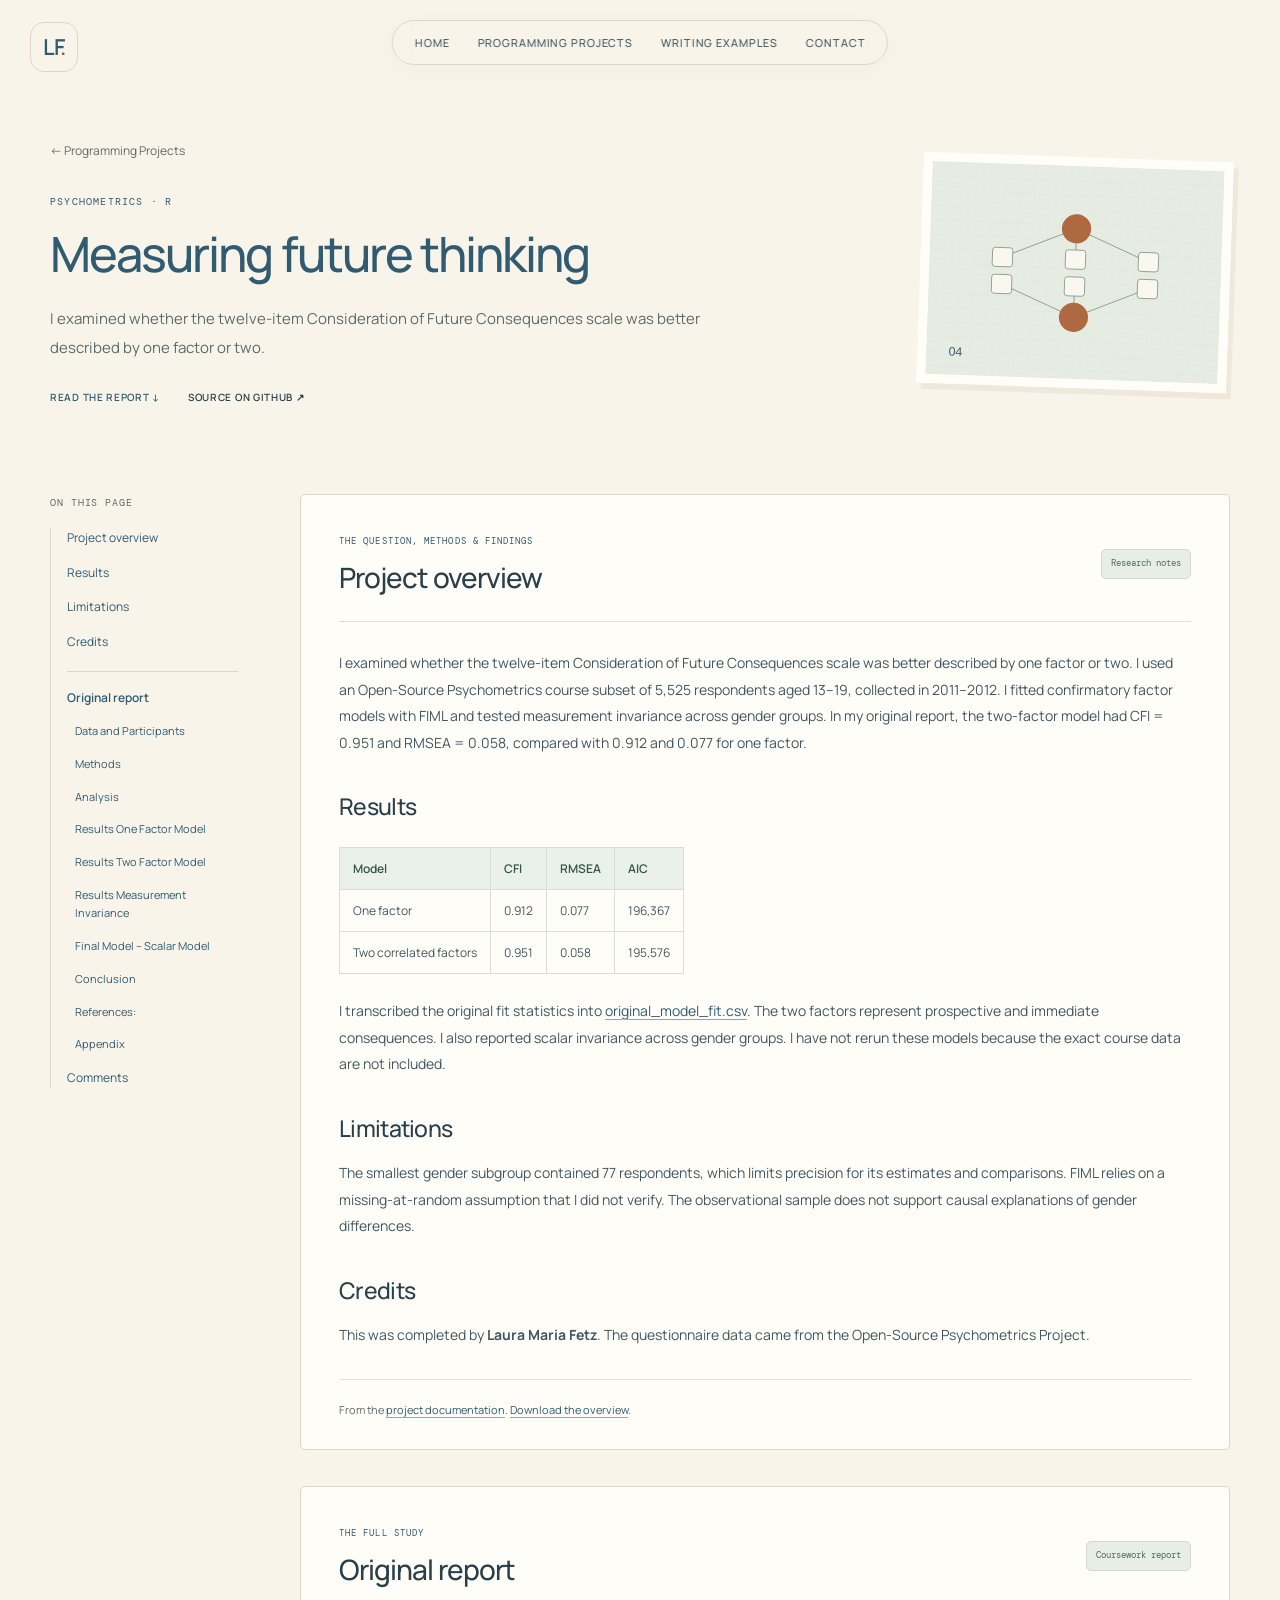
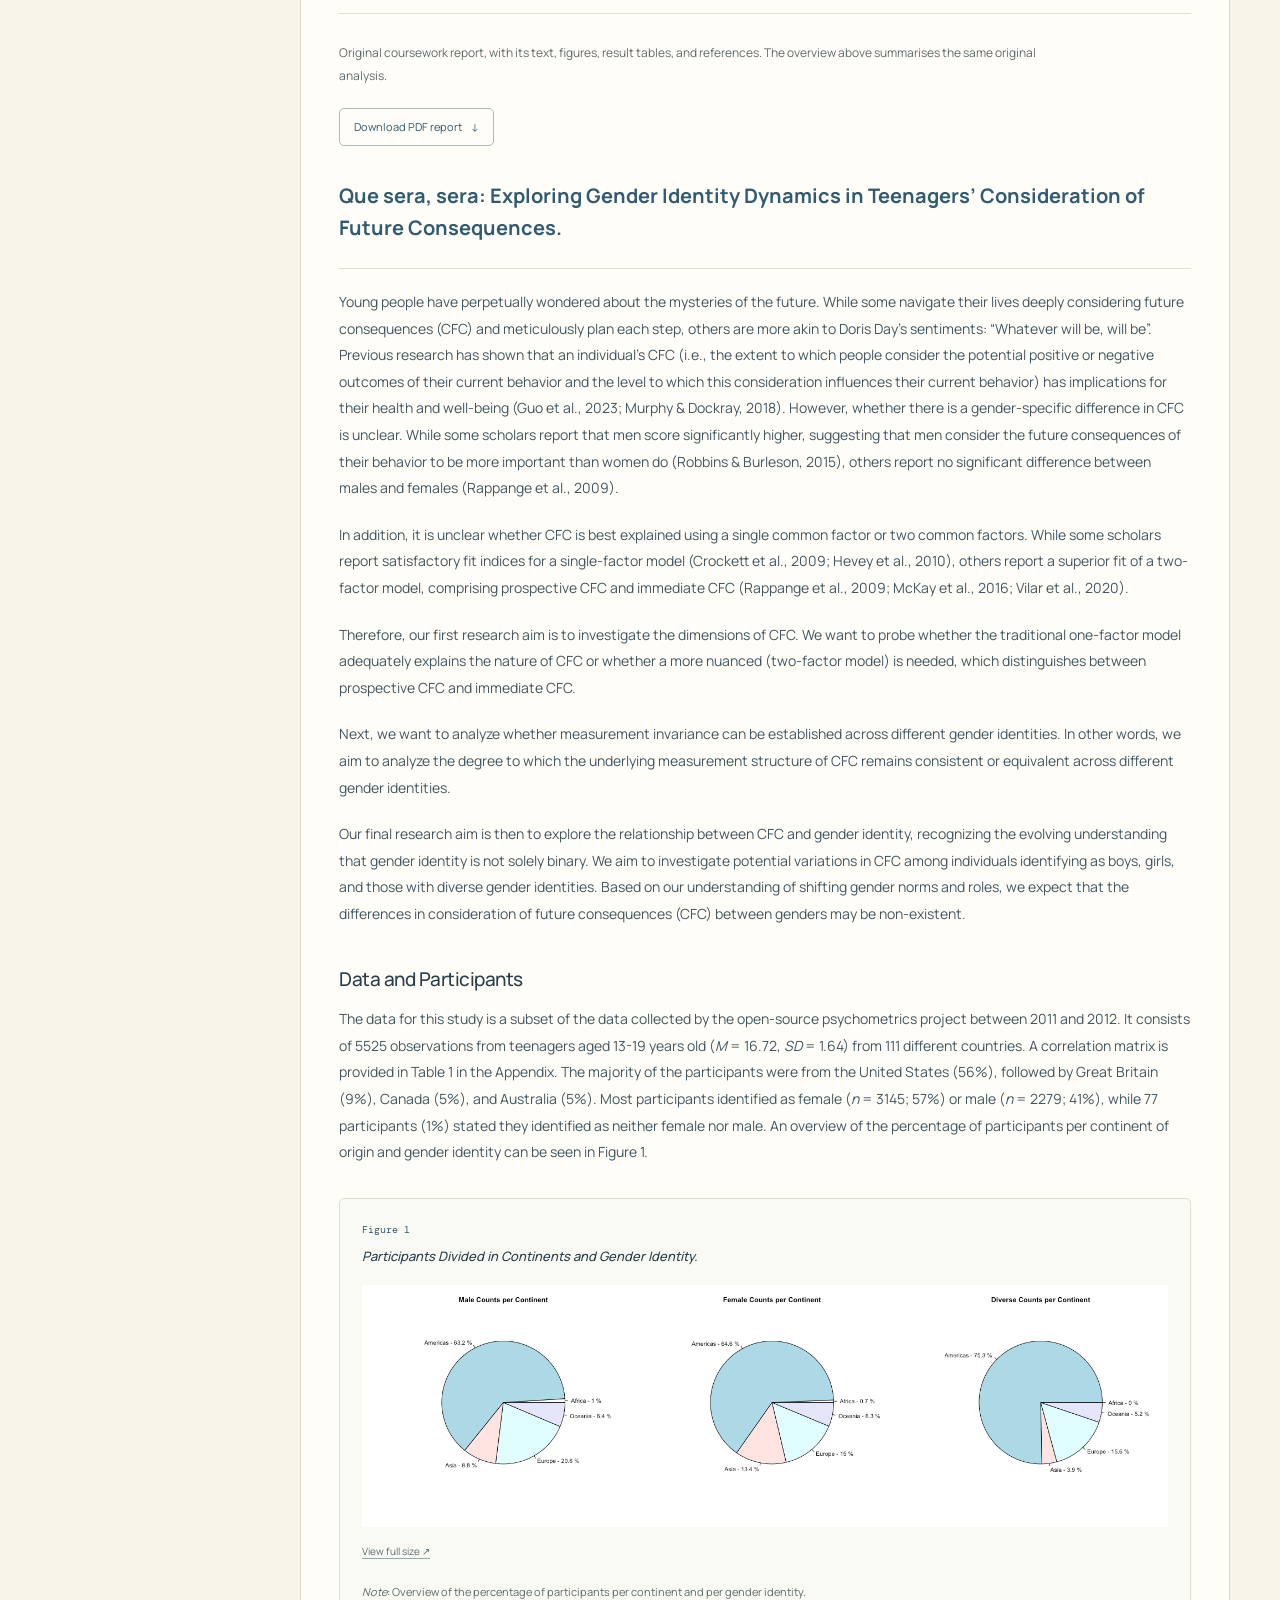
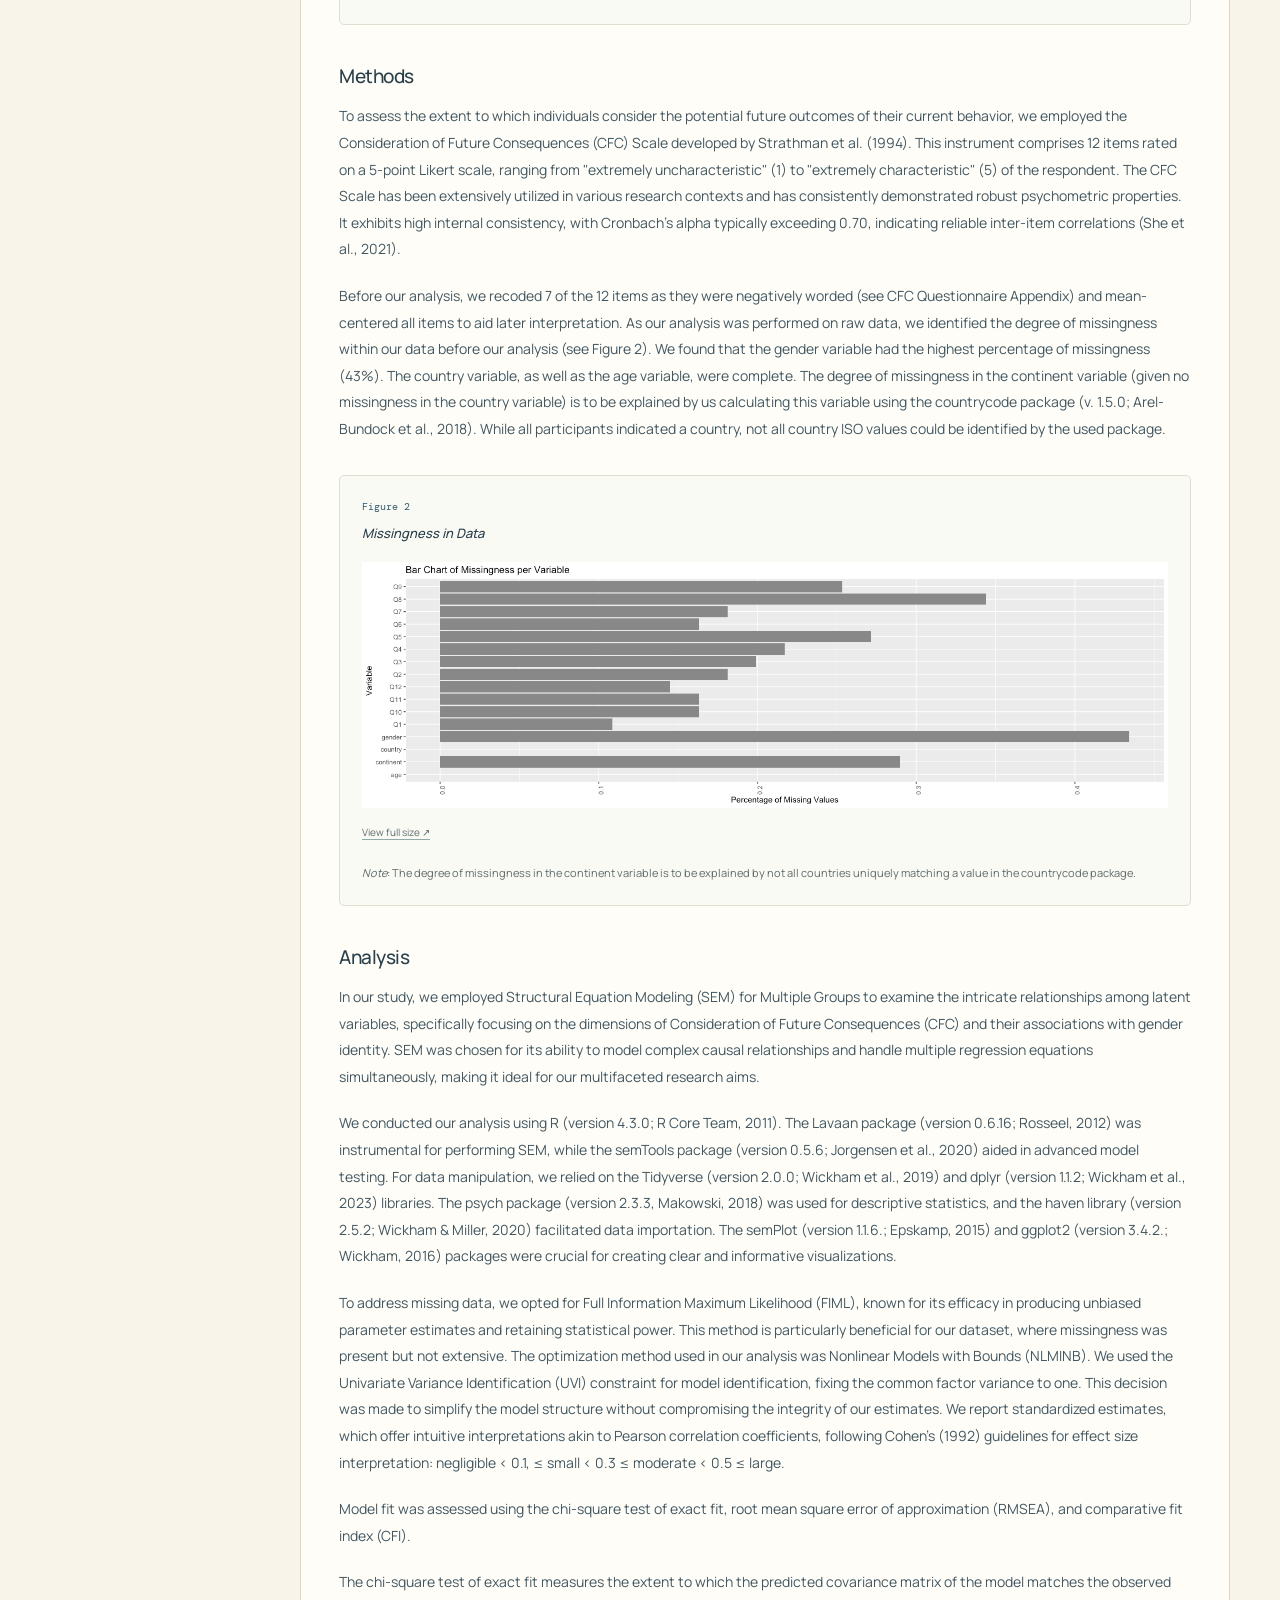
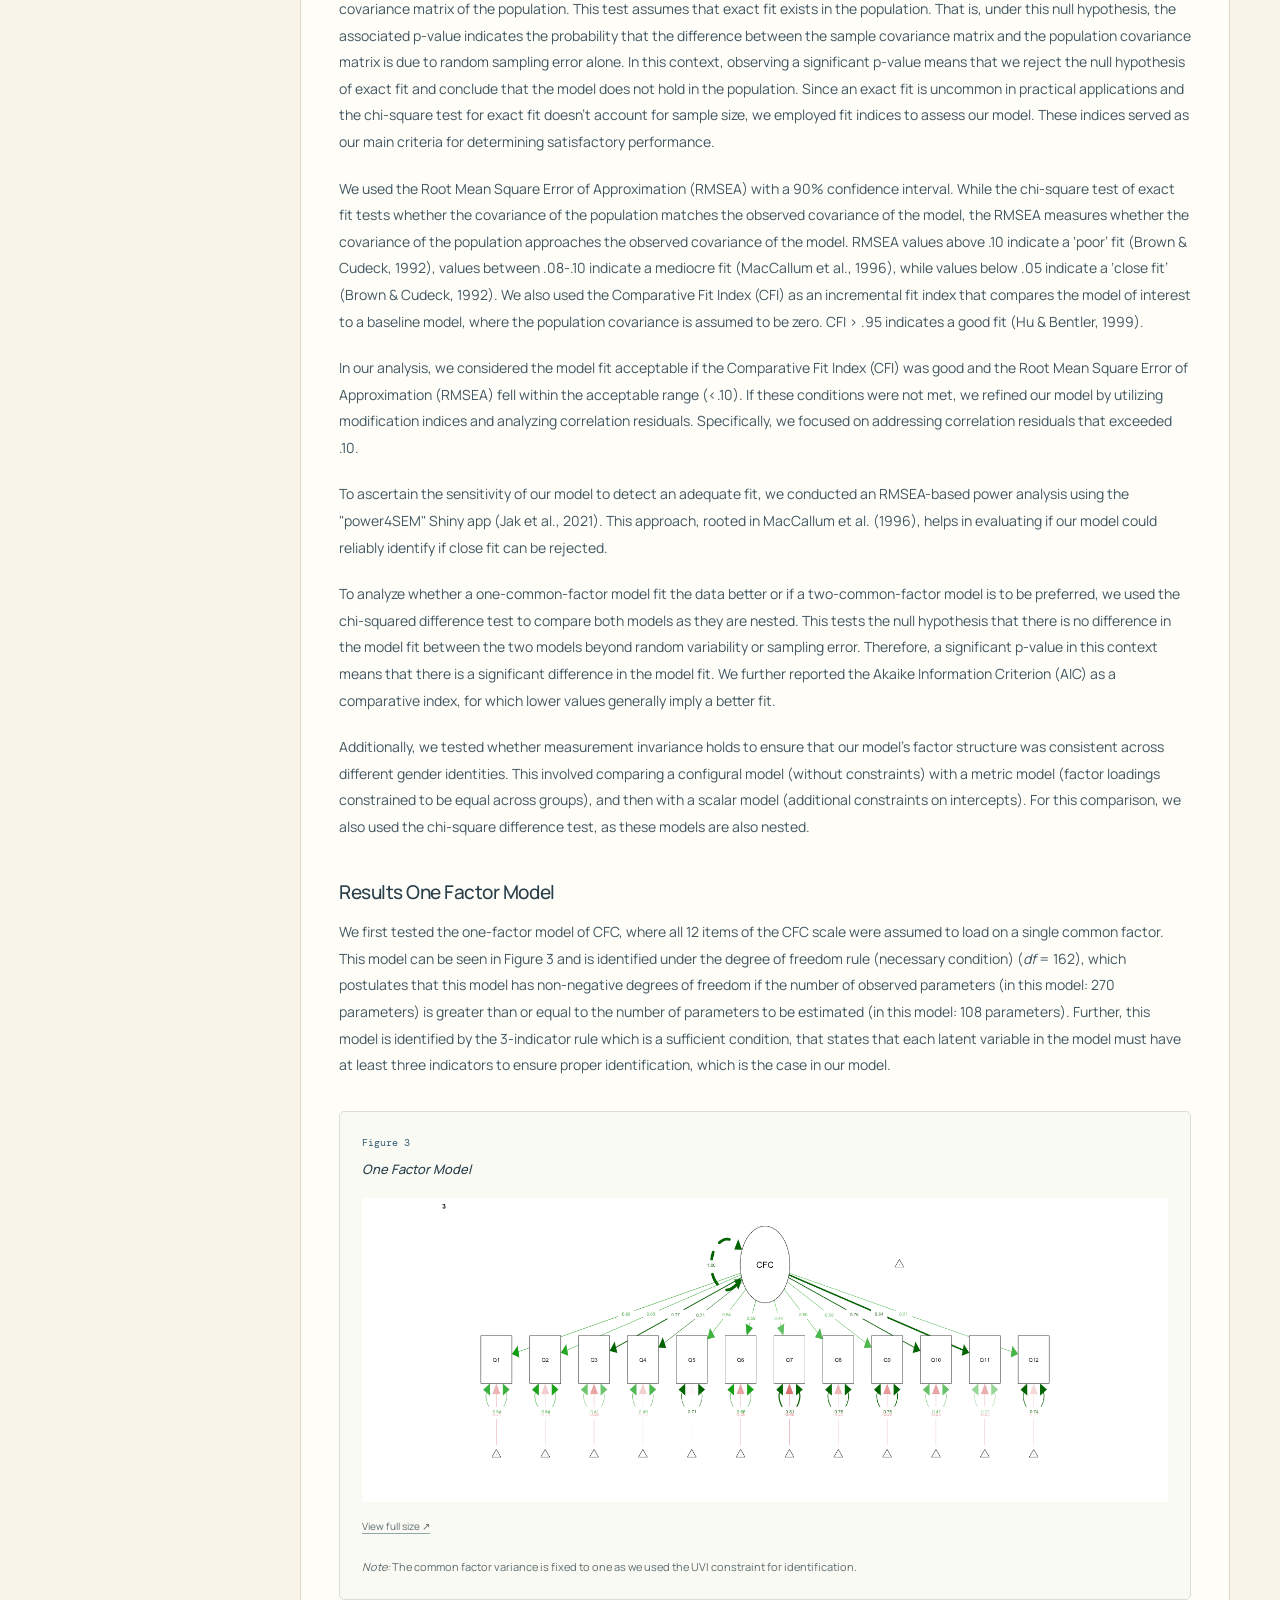
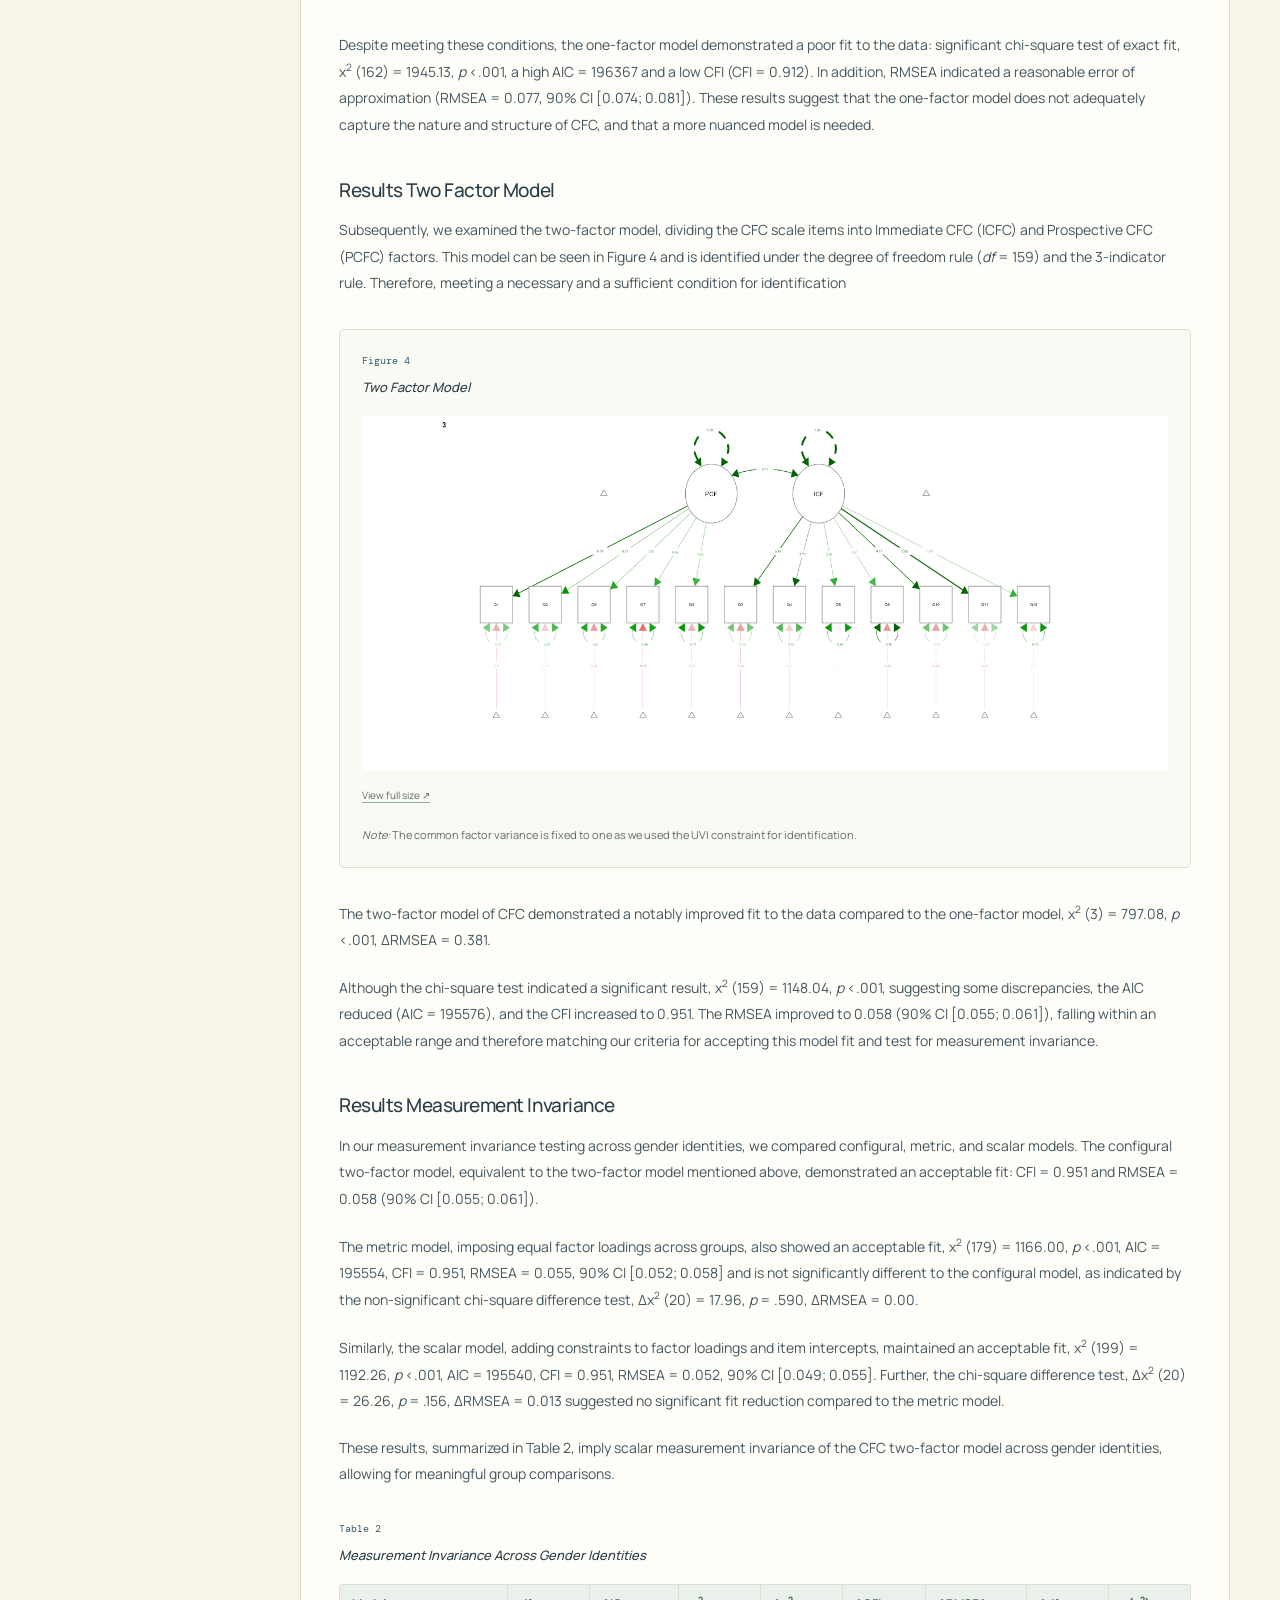
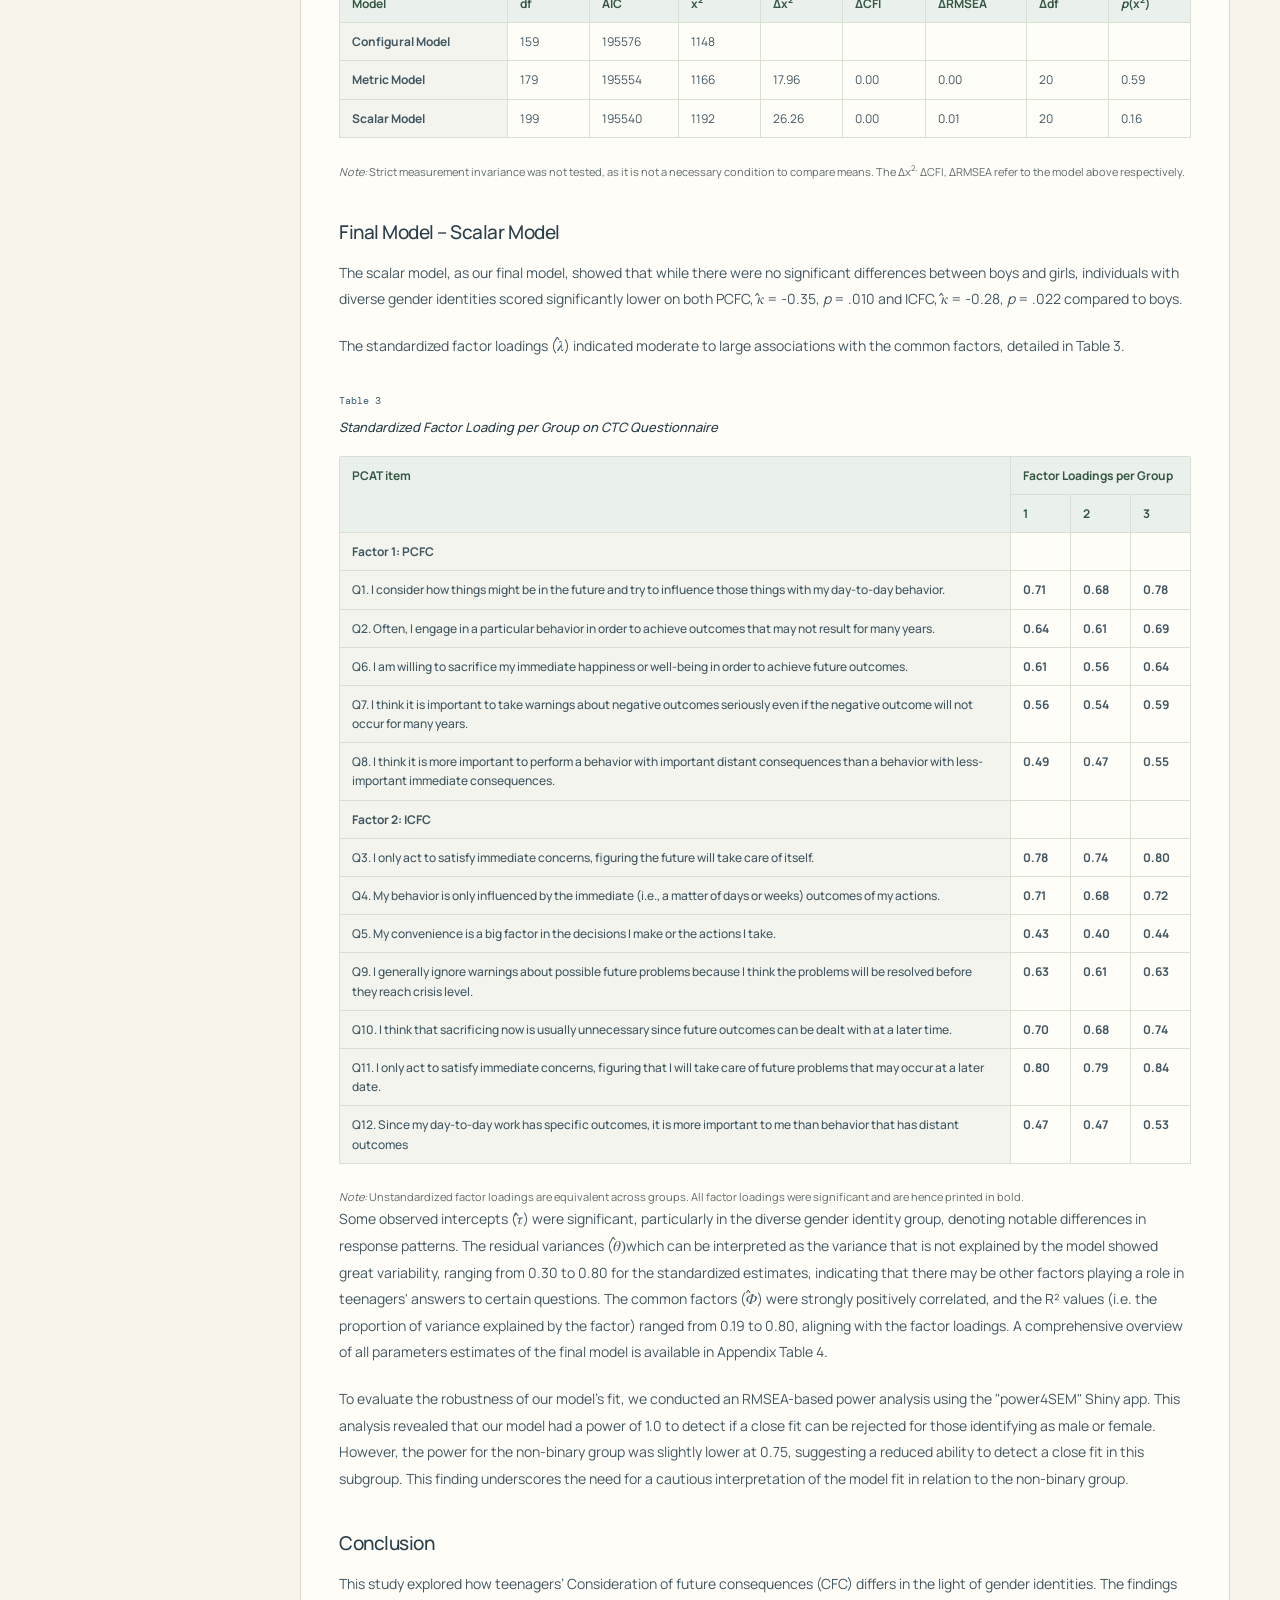
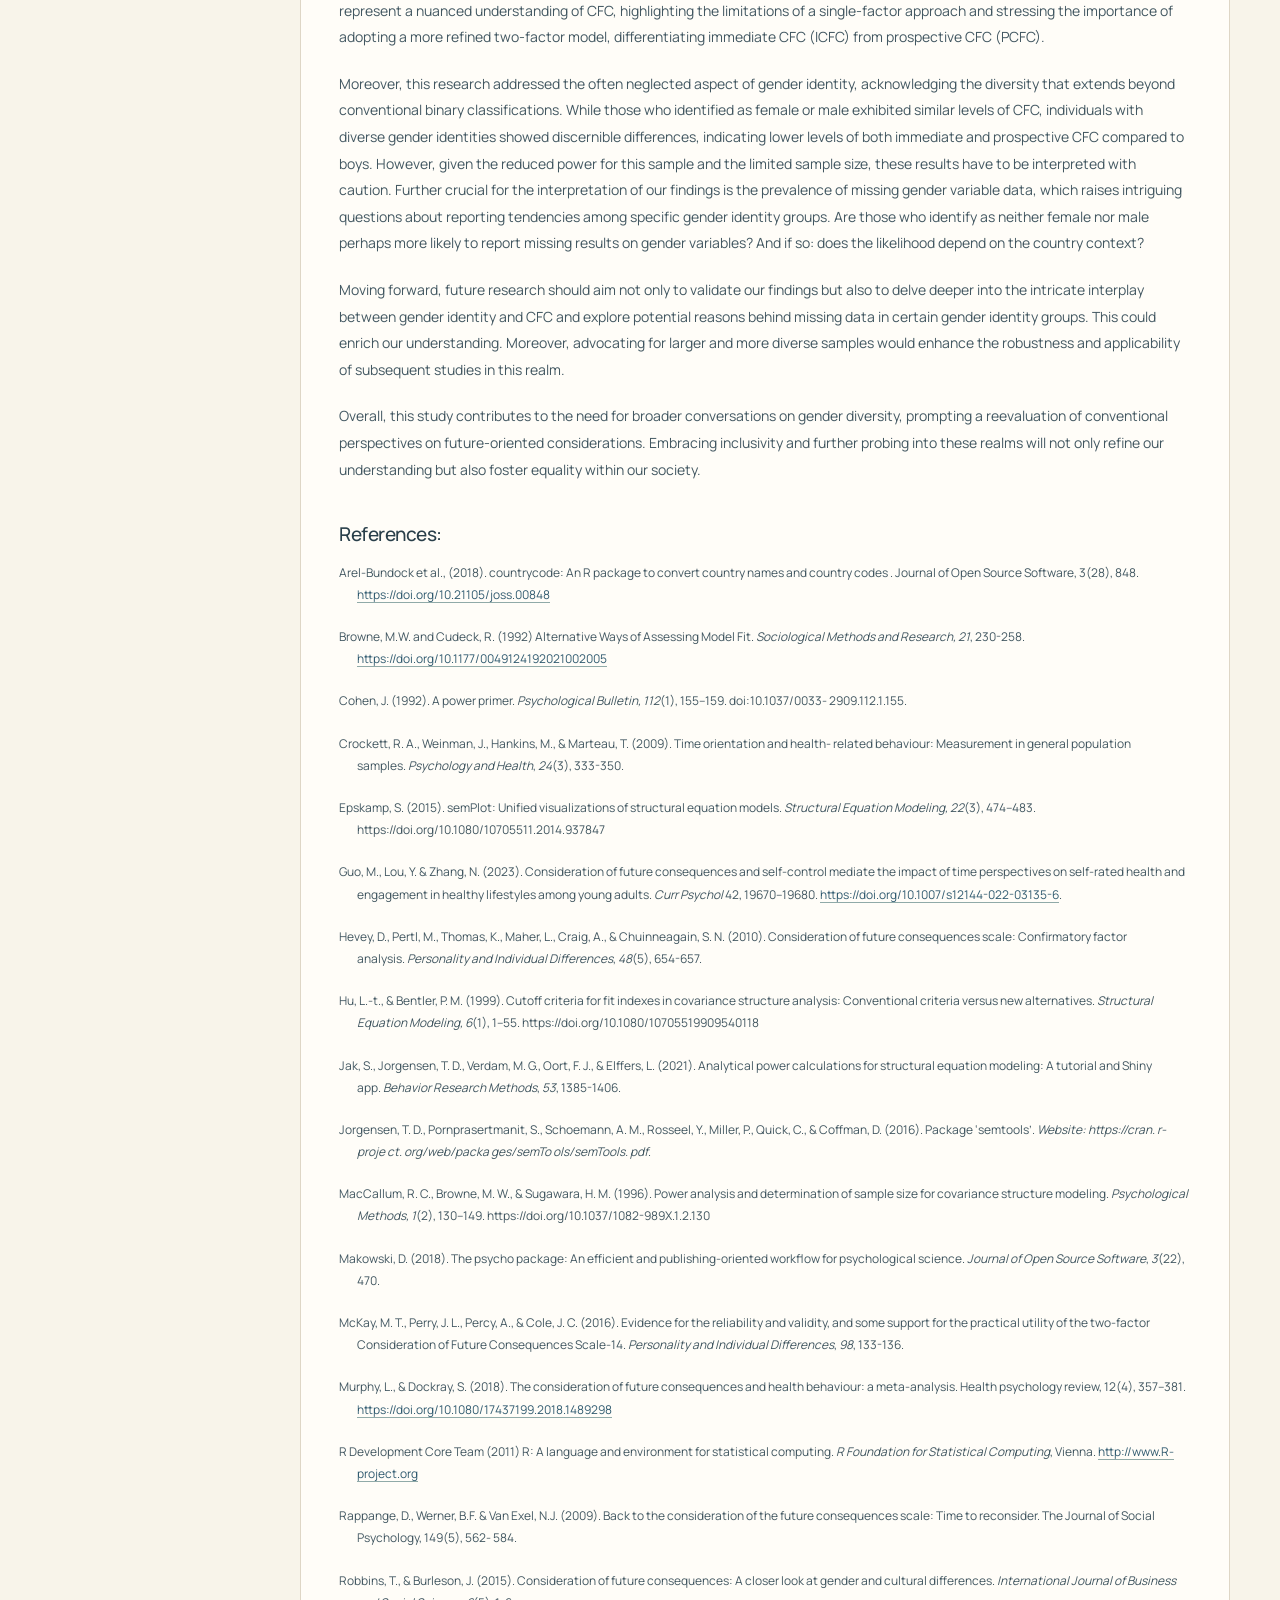
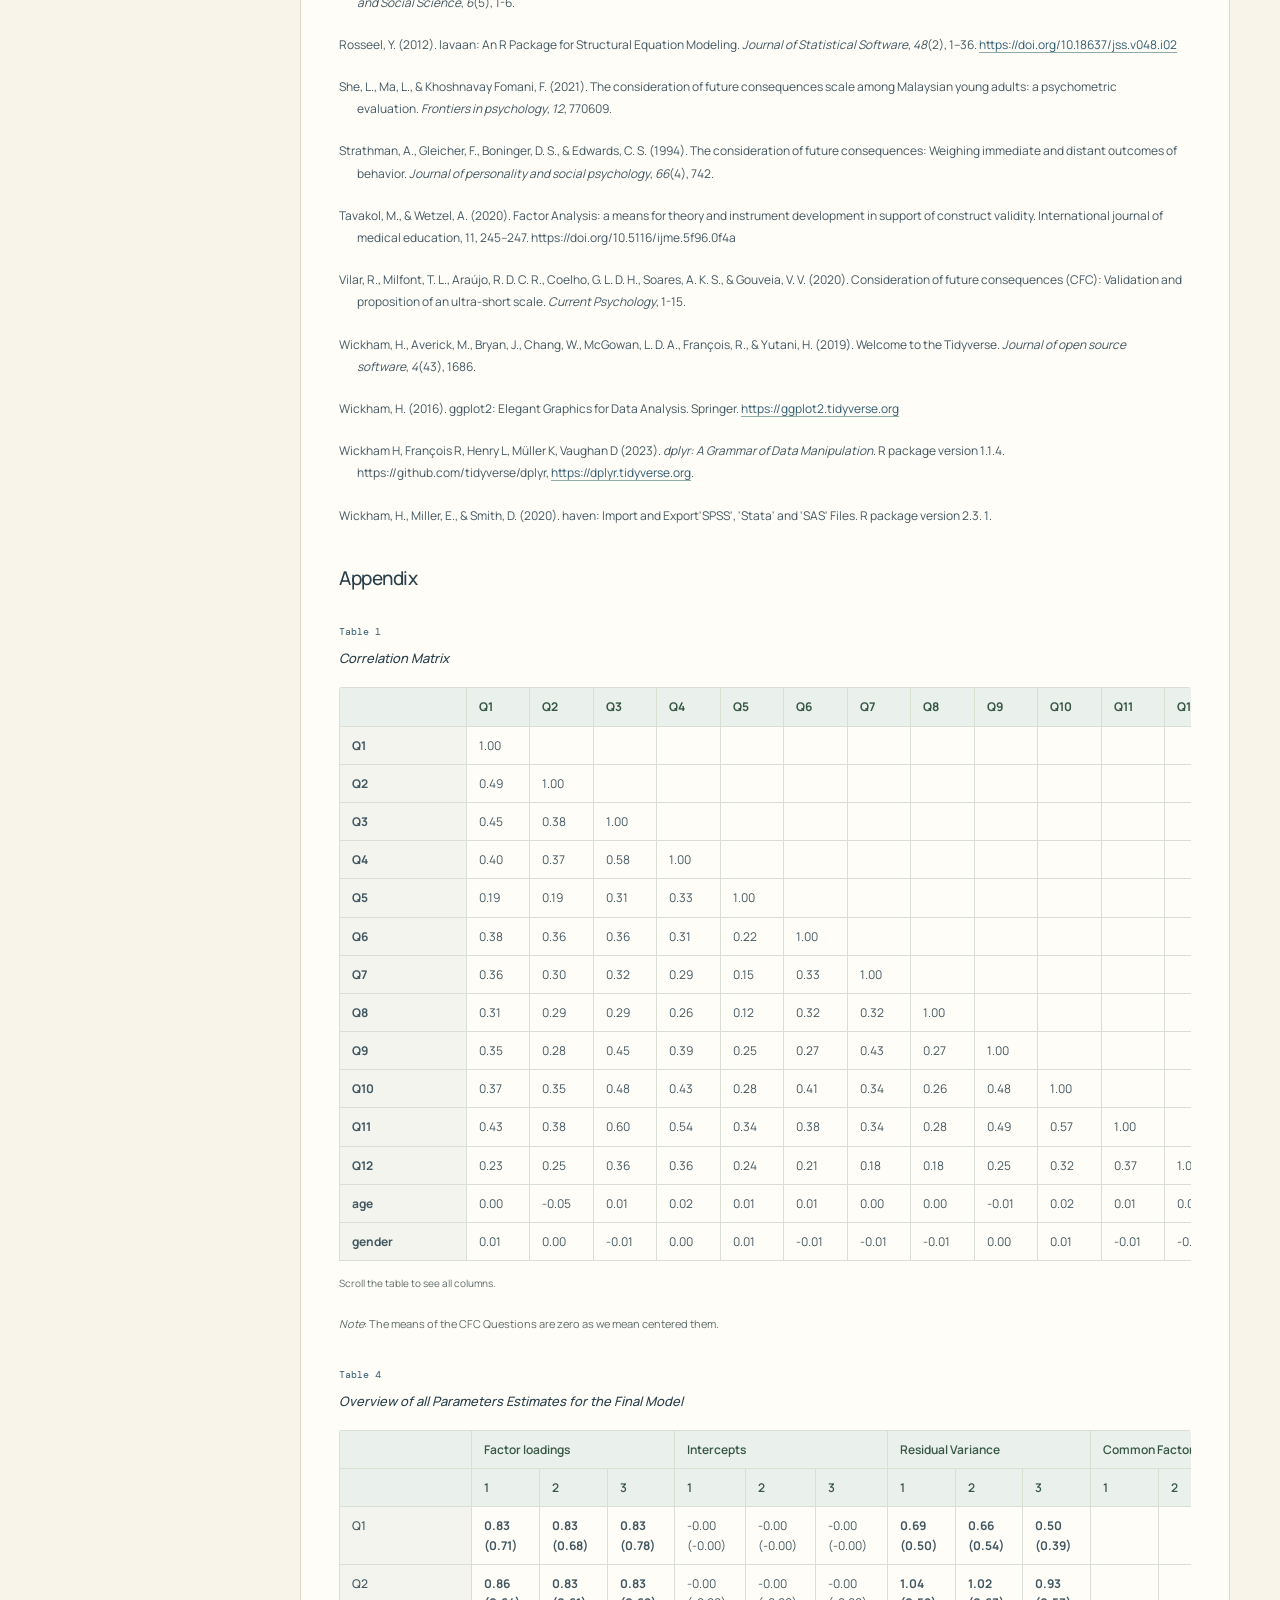
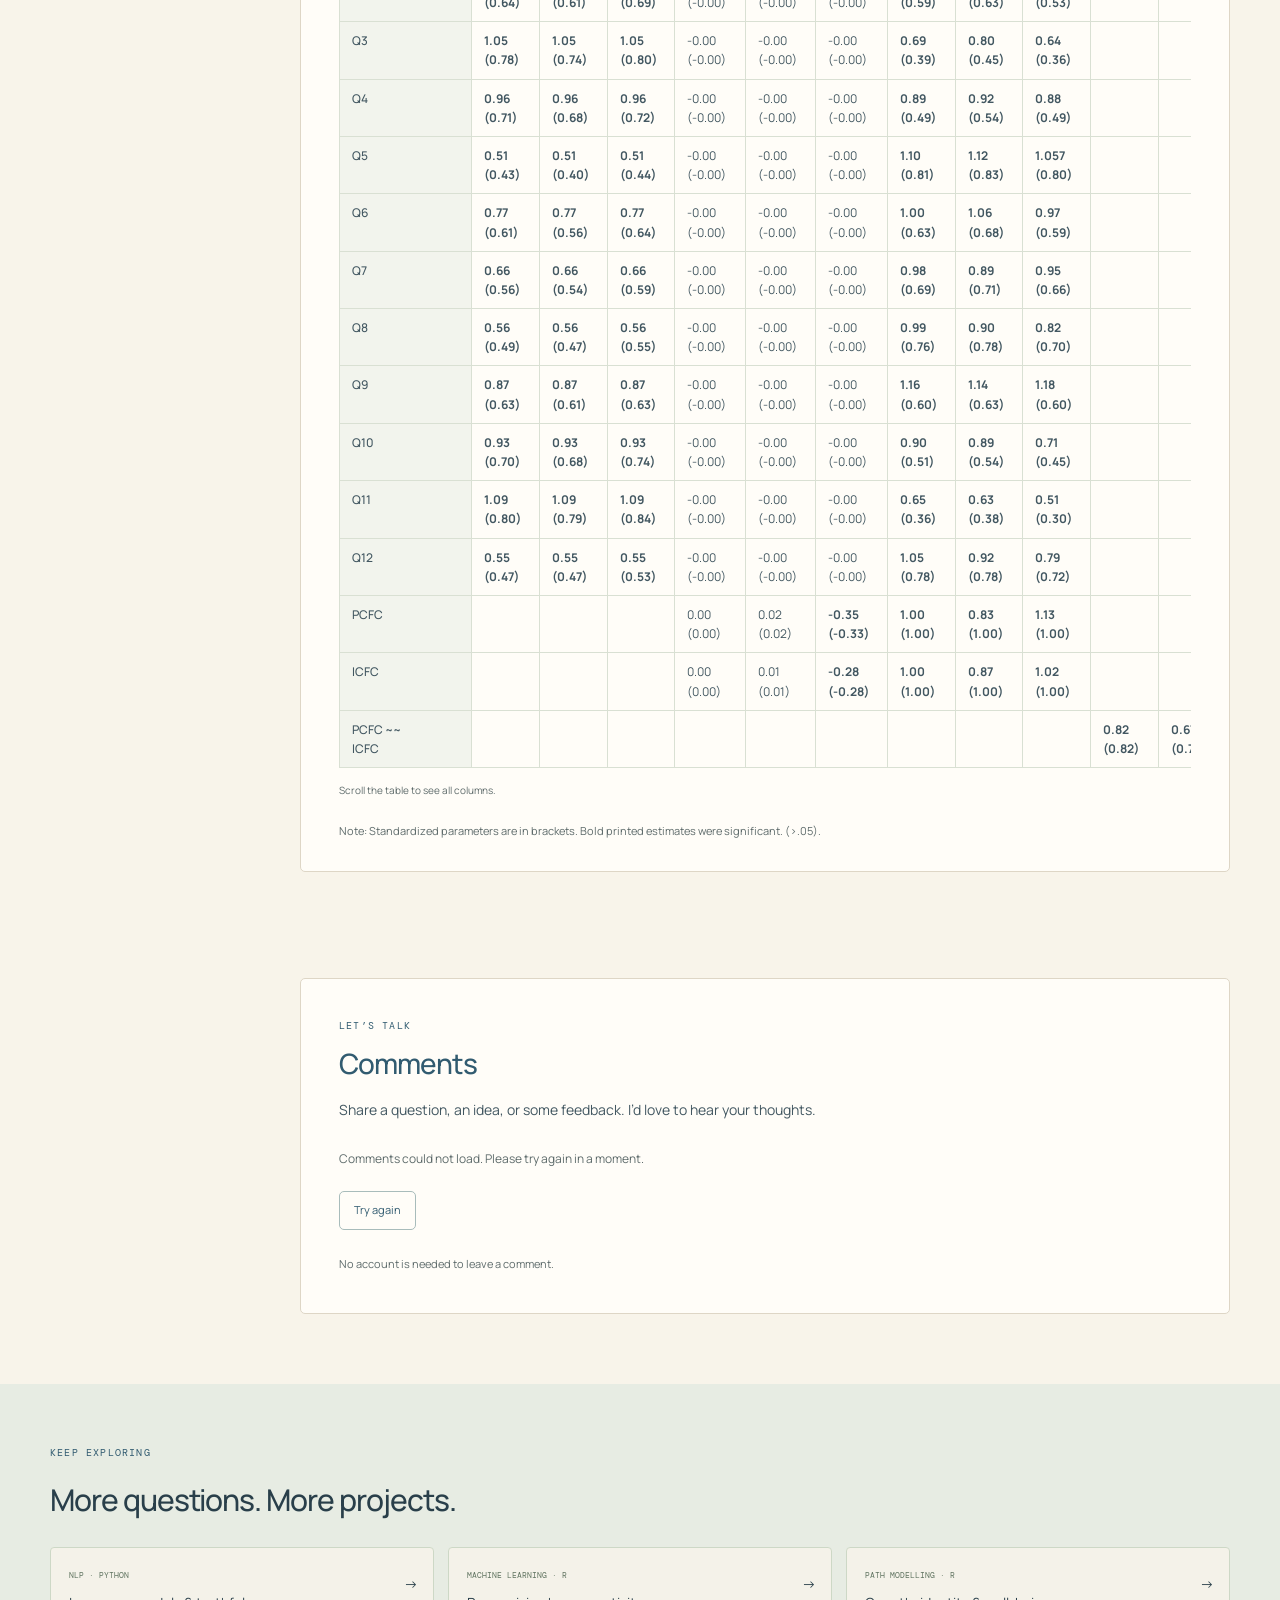
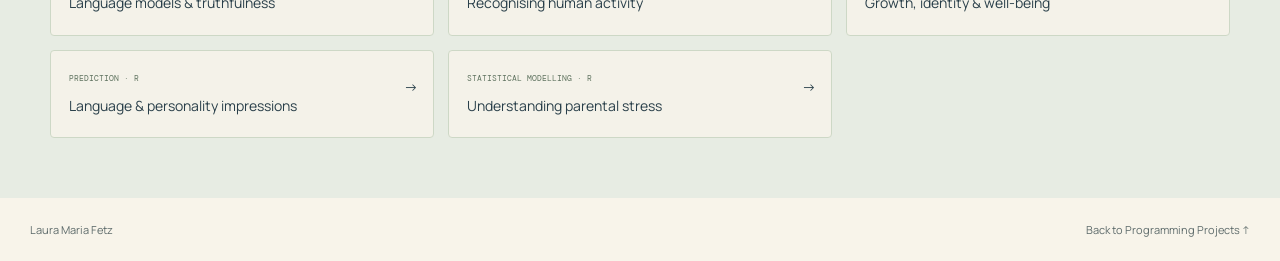
==== commit d053e847: "Replace promotional comment copy with a simple provider credit" ====
--- a/projects/future-thinking/index.html
+++ b/projects/future-thinking/index.html
@@ -32,5 +32,5 @@
 <h2 id="overview-credits">Credits</h2>
 <p>This was completed by <strong>Laura Maria Fetz</strong>. The questionnaire data came from the Open-Source Psychometrics Project.</p>
 </div><p class="source-note">From the <a href="https://github.com/laurafetz/Consideration-of-Future-Consequences-SEM-Factor-Model/blob/main/README.md" target="_blank" rel="noopener noreferrer">project documentation</a>. <a href="downloads/project-overview.md" download>Download the overview</a>.</p></section><section class="project-reader-section" id="report"><div class="reader-section-heading"><div><p class="section-eyebrow">The full study</p><h2>Original report</h2></div><span class="reader-badge">Coursework report</span></div><p class="reader-note">Original coursework report, with its text, figures, result tables, and references. The overview above summarises the same original analysis.</p><div class="report-toolbar"><a class="reader-button reader-button-secondary" href="downloads/report.pdf" download>Download PDF report <span aria-hidden="true">↓</span></a></div><div class="project-prose report-prose"><p class="report-original-title"><strong>Que</strong><strong> sera, sera: Exploring Gender </strong><strong>Identity </strong><strong>Dynamics in Teenagers’ </strong><strong>Consideration of </strong><strong>Future</strong><strong> Consequences</strong><strong>.</strong></p><p>Young people have perpetually wondered about the mysteries of the future. While some navigate their lives deeply considering future consequences (CFC) and meticulously plan each step, others are more akin to Doris Day’s sentiments: “Whatever will be, will be”. Previous research has shown that an individual’s CFC (i.e., the extent to which people consider the potential positive or negative outcomes of their current behavior and the level to which this consideration influences their current behavior) has implications for their health and well-being (Guo et al., 2023; Murphy &amp; Dockray, 2018). However, whether there is a gender-specific difference in CFC is unclear. While some scholars report that men score significantly higher, suggesting that men consider the future consequences of their behavior to be more important than women do (Robbins &amp; Burleson, 2015), others report no significant difference between males and females (Rappange et al., 2009).</p><p>In addition, it is unclear whether CFC is best explained using a single common factor or two common factors. While some scholars report satisfactory fit indices for a single-factor model (Crockett et al., 2009; Hevey et al., 2010), others report a superior fit of a two-factor model, comprising prospective CFC and immediate CFC (Rappange et al., 2009; McKay et al., 2016; Vilar et al., 2020).</p><p>Therefore, our first research aim is to investigate the dimensions of CFC. We want to probe whether the traditional one-factor model adequately explains the nature of CFC or whether a more nuanced (two-factor model) is needed, which distinguishes between prospective CFC and immediate CFC.</p><p>Next, we want to analyze whether measurement invariance can be established across different gender identities. In other words, we aim to analyze the degree to which the underlying measurement structure of CFC remains consistent or equivalent across different gender identities.</p><p>Our final research aim is then to explore the relationship between CFC and gender identity, recognizing the evolving understanding that gender identity is not solely binary. We aim to investigate potential variations in CFC among individuals identifying as boys, girls, and those with diverse gender identities. Based on our understanding of shifting gender norms and roles, we expect that the differences in consideration of future consequences (CFC) between genders may be non-existent.</p><h3 id="report-data-and-participants">Data and Participants</h3><p>The data for this study is a subset of the data collected by the open-source psychometrics project between 2011 and 2012. It consists of 5525 observations from teenagers aged 13-19 years old (<em>M</em> = 16.72, <em>SD</em> = 1.64) from 111 different countries. A correlation matrix is provided in Table 1 in the Appendix. The majority of the participants were from the United States (56%), followed by Great Britain (9%), Canada (5%), and Australia (5%). Most participants identified as female (<em>n</em> = 3145; 57%) or male (<em>n</em> = 2279; 41%), while 77 participants (1%) stated they identified as neither female nor male. An overview of the percentage of participants per continent of origin and gender identity can be seen in Figure 1.</p><figure class="report-figure" id="report-figure-1"><figcaption><span>Figure 1</span><em>Participants Divided</em><em> i</em><em>n Continents and Gender Identity.</em></figcaption><div class="report-figure-panels"><div class="report-figure-panel"><a href="assets/report-image1.png" target="_blank" rel="noopener noreferrer" aria-label="Open Figure 1: Participants Divided in Continents and Gender Identity. at full size"><img src="assets/report-image1.png" alt="Figure 1: Participants Divided in Continents and Gender Identity." loading="lazy"></a><a class="report-image-open" href="assets/report-image1.png" target="_blank" rel="noopener noreferrer">View full size <span aria-hidden="true">↗</span></a></div></div><p class="report-note"><em>Note</em>: Overview of the percentage of participants per continent and per gender identity.</p></figure><h3 id="report-methods">Methods</h3><p>To assess the extent to which individuals consider the potential future outcomes of their current behavior, we employed the Consideration of Future Consequences (CFC) Scale developed by Strathman et al. (1994). This instrument comprises 12 items rated on a 5-point Likert scale, ranging from &quot;extremely uncharacteristic&quot; (1) to &quot;extremely characteristic&quot; (5) of the respondent. The CFC Scale has been extensively utilized in various research contexts and has consistently demonstrated robust psychometric properties. It exhibits high internal consistency, with Cronbach&#x27;s alpha typically exceeding 0.70, indicating reliable inter-item correlations (She et al., 2021).</p><p>Before our analysis, we recoded 7 of the 12 items as they were negatively worded (see CFC Questionnaire Appendix) and mean-centered all items to aid later interpretation. As our analysis was performed on raw data, we identified the degree of missingness within our data before our analysis (see Figure 2). We found that the gender variable had the highest percentage of missingness (43%). The country variable, as well as the age variable, were complete. The degree of missingness in the continent variable (given no missingness in the country variable) is to be explained by us calculating this variable using the countrycode package (v. 1.5.0; Arel-Bundock et al., 2018). While all participants indicated a country, not all country ISO values could be identified by the used package.</p><figure class="report-figure" id="report-figure-2"><figcaption><span>Figure 2</span><em>Missingness in Data</em></figcaption><div class="report-figure-panels"><div class="report-figure-panel"><a href="assets/report-image2.png" target="_blank" rel="noopener noreferrer" aria-label="Open Figure 2: Missingness in Data at full size"><img src="assets/report-image2.png" alt="Figure 2: Missingness in Data" loading="lazy"></a><a class="report-image-open" href="assets/report-image2.png" target="_blank" rel="noopener noreferrer">View full size <span aria-hidden="true">↗</span></a></div></div><p class="report-note"><em>Note</em>: The degree of missingness in the continent variable is to be explained by not all countries uniquely matching a value in the countrycode package.</p></figure><h3 id="report-analysis">Analysis</h3><p>In our study, we employed Structural Equation Modeling (SEM) for Multiple Groups to examine the intricate relationships among latent variables, specifically focusing on the dimensions of Consideration of Future Consequences (CFC) and their associations with gender identity. SEM was chosen for its ability to model complex causal relationships and handle multiple regression equations simultaneously, making it ideal for our multifaceted research aims.</p><p>We conducted our analysis using R (version 4.3.0; R Core Team, 2011). The Lavaan package (version 0.6.16; Rosseel, 2012) was instrumental for performing SEM, while the semTools package (version 0.5.6; Jorgensen et al., 2020) aided in advanced model testing. For data manipulation, we relied on the Tidyverse (version 2.0.0; Wickham et al., 2019) and dplyr (version 1.1.2; Wickham et al., 2023) libraries. The psych package (version 2.3.3, Makowski, 2018) was used for descriptive statistics, and the haven library (version 2.5.2; Wickham &amp; Miller, 2020) facilitated data importation. The semPlot (version 1.1.6.; Epskamp, 2015) and ggplot2 (version 3.4.2.; Wickham, 2016) packages were crucial for creating clear and informative visualizations.</p><p>To address missing data, we opted for Full Information Maximum Likelihood (FIML), known for its efficacy in producing unbiased parameter estimates and retaining statistical power. This method is particularly beneficial for our dataset, where missingness was present but not extensive. The optimization method used in our analysis was Nonlinear Models with Bounds (NLMINB). We used the Univariate Variance Identification (UVI) constraint for model identification, fixing the common factor variance to one. This decision was made to simplify the model structure without compromising the integrity of our estimates. We report standardized estimates, which offer intuitive interpretations akin to Pearson correlation coefficients, following Cohen’s (1992) guidelines for effect size interpretation: negligible &lt; 0.1, ≤ small &lt; 0.3 ≤ moderate &lt; 0.5 ≤ large.</p><p>Model fit was assessed using the chi-square test of exact fit, root mean square error of approximation (RMSEA), and comparative fit index (CFI).</p><p>The chi-square test of exact fit measures the extent to which the predicted covariance matrix of the model matches the observed covariance matrix of the population. This test assumes that exact fit exists in the population. That is, under this null hypothesis, the associated p-value indicates the probability that the difference between the sample covariance matrix and the population covariance matrix is due to random sampling error alone. In this context, observing a significant p-value means that we reject the null hypothesis of exact fit and conclude that the model does not hold in the population. Since an exact fit is uncommon in practical applications and the chi-square test for exact fit doesn&#x27;t account for sample size, we employed fit indices to assess our model. These indices served as our main criteria for determining satisfactory performance.</p><p>We used the Root Mean Square Error of Approximation (RMSEA) with a 90% confidence interval. While the chi-square test of exact fit tests whether the covariance of the population matches the observed covariance of the model, the RMSEA measures whether the covariance of the population approaches the observed covariance of the model. RMSEA values above .10 indicate a ‘poor’ fit (Brown &amp; Cudeck, 1992), values between .08-.10 indicate a mediocre fit (MacCallum et al., 1996), while values below .05 indicate a ‘close fit’ (Brown &amp; Cudeck, 1992). We also used the Comparative Fit Index (CFI) as an incremental fit index that compares the model of interest to a baseline model, where the population covariance is assumed to be zero. CFI &gt; .95 indicates a good fit (Hu &amp; Bentler, 1999).</p><p>In our analysis, we considered the model fit acceptable if the Comparative Fit Index (CFI) was good and the Root Mean Square Error of Approximation (RMSEA) fell within the acceptable range (&lt;.10). If these conditions were not met, we refined our model by utilizing modification indices and analyzing correlation residuals. Specifically, we focused on addressing correlation residuals that exceeded .10.</p><p>To ascertain the sensitivity of our model to detect an adequate fit, we conducted an RMSEA-based power analysis using the &quot;power4SEM&quot; Shiny app (Jak et al., 2021). This approach, rooted in MacCallum et al. (1996), helps in evaluating if our model could reliably identify if close fit can be rejected.</p><p>To analyze whether a one-common-factor model fit the data better or if a two-common-factor model is to be preferred, we used the chi-squared difference test to compare both models as they are nested. This tests the null hypothesis that there is no difference in the model fit between the two models beyond random variability or sampling error. Therefore, a significant p-value in this context means that there is a significant difference in the model fit. We further reported the Akaike Information Criterion (AIC) as a comparative index, for which lower values generally imply a better fit.</p><p>Additionally, we tested whether measurement invariance holds to ensure that our model&#x27;s factor structure was consistent across different gender identities. This involved comparing a configural model (without constraints) with a metric model (factor loadings constrained to be equal across groups), and then with a scalar model (additional constraints on intercepts). For this comparison, we also used the chi-square difference test, as these models are also nested.</p><h3 id="report-results-one-factor-model">Results One Factor Model</h3><p>We first tested the one-factor model of CFC, where all 12 items of the CFC scale were assumed to load on a single common factor. This model can be seen in Figure 3 and is identified under the degree of freedom rule (necessary condition) (<em>df</em><em> </em>= 162), which postulates that this model has non-negative degrees of freedom if the number of observed parameters (in this model: 270 parameters)  is greater than or equal to the number of parameters to be estimated (in this model: 108 parameters). Further, this model is identified by the 3-indicator rule which is a sufficient condition, that states that each latent variable in the model must have at least three indicators to ensure proper identification, which is the case in our model.</p><figure class="report-figure" id="report-figure-3"><figcaption><span>Figure 3</span><em>One Factor Model</em><em> </em></figcaption><div class="report-figure-panels"><div class="report-figure-panel"><a href="assets/report-image3.png" target="_blank" rel="noopener noreferrer" aria-label="Open Figure 3: One Factor Model at full size"><img src="assets/report-image3.png" alt="Figure 3: One Factor Model" loading="lazy"></a><a class="report-image-open" href="assets/report-image3.png" target="_blank" rel="noopener noreferrer">View full size <span aria-hidden="true">↗</span></a></div></div><p class="report-note"><em>Note:</em> The common factor variance is fixed to one as we used the UVI constraint for identification.</p></figure><p>Despite meeting these conditions, the one-factor model demonstrated a poor fit to the data: significant chi-square test of exact fit, χ<sup>2</sup> (162) = 1945.13, <em>p </em>&lt;.001, a high AIC = 196367 and a low CFI (CFI = 0.912). In addition, RMSEA indicated a reasonable error of approximation (RMSEA = 0.077, 90% CI [0.074; 0.081]). These results suggest that the one-factor model does not adequately capture the nature and structure of CFC, and that a more nuanced model is needed.</p><h3 id="report-results-two-factor-model">Results Two Factor Model</h3><p>Subsequently, we examined the two-factor model, dividing the CFC scale items into Immediate CFC (ICFC) and Prospective CFC (PCFC) factors. This model can be seen in Figure 4 and is identified under the degree of freedom rule (<em>df</em> = 159) and the 3-indicator rule. Therefore, meeting a necessary and a sufficient condition for identification</p><figure class="report-figure" id="report-figure-4"><figcaption><span>Figure 4</span><em>Two Factor Model</em></figcaption><div class="report-figure-panels"><div class="report-figure-panel"><a href="assets/report-image4.png" target="_blank" rel="noopener noreferrer" aria-label="Open Figure 4: Two Factor Model at full size"><img src="assets/report-image4.png" alt="Figure 4: Two Factor Model" loading="lazy"></a><a class="report-image-open" href="assets/report-image4.png" target="_blank" rel="noopener noreferrer">View full size <span aria-hidden="true">↗</span></a></div></div><p class="report-note"><em>Note: </em>The common factor variance is fixed to one as we used the UVI constraint for identification.</p></figure><p>The two-factor model of CFC demonstrated a notably improved fit to the data compared to the one-factor model, χ<sup>2</sup> (3) = 797.08, <em>p</em> &lt;.001, ΔRMSEA = 0.381.</p><p>Although the chi-square test indicated a significant result, χ<sup>2</sup> (159) = 1148.04, <em>p </em>&lt;.001, suggesting some discrepancies, the AIC reduced (AIC = 195576), and the CFI increased to 0.951. The RMSEA improved to 0.058 (90% CI [0.055; 0.061]), falling within an acceptable range and therefore matching our criteria for accepting this model fit and test for measurement invariance.</p><h3 id="report-results-measurement-invariance">Results Measurement Invariance</h3><p>In our measurement invariance testing across gender identities, we compared configural, metric, and scalar models. The configural two-factor model, equivalent to the two-factor model mentioned above, demonstrated an acceptable fit: CFI = 0.951 and RMSEA = 0.058 (90% CI [0.055; 0.061]).</p><p>The metric model, imposing equal factor loadings across groups, also showed an acceptable fit, χ<sup>2</sup> (179) = 1166.00, <em>p</em> &lt;.001, AIC = 195554, CFI = 0.951, RMSEA = 0.055, 90% CI [0.052; 0.058] and is not significantly different to the configural model, as indicated by the non-significant chi-square difference test, Δχ<sup>2</sup> (20) = 17.96, <em>p</em> = .590, ΔRMSEA = 0.00.</p><p>Similarly, the scalar model, adding constraints to factor loadings and item intercepts, maintained an acceptable fit,  χ<sup>2</sup> (199) = 1192.26, <em>p</em> &lt;.001, AIC = 195540, CFI = 0.951, RMSEA = 0.052, 90% CI [0.049; 0.055]. Further, the chi-square difference test, Δχ<sup>2</sup> (20) = 26.26, <em>p</em> = .156, ΔRMSEA = 0.013 suggested no significant fit reduction compared to the metric model.</p><p>These results, summarized in Table 2, imply scalar measurement invariance of the CFC two-factor model across gender identities, allowing for meaningful group comparisons.</p><div class="report-table-caption" id="report-table-2-title"><span>Table 2</span><em>Measurement Invariance Across Gender Identities</em></div><div class="report-table" tabindex="0" role="region" aria-label="Table 2: Measurement Invariance Across Gender Identities" id="report-table-2"><table aria-labelledby="report-table-2-title"><thead><tr><th scope="col"><p><strong>Model</strong></p></th><th scope="col"><p><strong>df</strong></p></th><th scope="col"><p><strong>AIC</strong></p></th><th scope="col"><p><strong>χ</strong><sup><strong>2</strong></sup></p></th><th scope="col"><p><strong>Δχ</strong><sup><strong>2</strong></sup></p></th><th scope="col"><p><strong>Δ</strong><strong>CFI</strong></p></th><th scope="col"><p><strong>Δ</strong><strong>RMSEA</strong></p></th><th scope="col"><p><strong>Δdf</strong></p></th><th scope="col"><p><strong><em>p</em></strong><strong>(χ</strong><sup><strong>2</strong></sup><strong>)</strong></p></th></tr></thead><tbody><tr><th scope="row"><p><strong>Configural Model</strong></p></th><td><p>159</p></td><td><p>195576</p></td><td><p>1148</p></td><td></td><td></td><td></td><td></td><td></td></tr><tr><th scope="row"><p><strong>Metric Model</strong></p></th><td><p>179</p></td><td><p>195554</p></td><td><p>1166</p></td><td><p>17.96</p></td><td><p>0.00</p></td><td><p>0.00</p></td><td><p>20</p></td><td><p>0.59</p></td></tr><tr><th scope="row"><p><strong>Scalar Model</strong></p></th><td><p>199</p></td><td><p>195540</p></td><td><p>1192</p></td><td><p>26.26</p></td><td><p>0.00</p></td><td><p>0.01</p></td><td><p>20</p></td><td><p>0.16</p></td></tr></tbody></table></div><p class="report-table-hint">Scroll the table to see all columns.</p><p class="report-note"><em>Note: </em>Strict measurement invariance was not tested, as it is not a necessary condition to compare means. The Δχ<sup>2</sup><sup>, </sup>ΔCFI, ΔRMSEA<sup> </sup>refer to the model above respectively.</p><h3 id="report-final-model-scalar-model">Final Model – Scalar Model</h3><p>The scalar model, as our final model, showed that while there were no significant differences between boys and girls, individuals with diverse gender identities scored significantly lower on both PCFC, <math xmlns="http://www.w3.org/1998/Math/MathML"><mover accent="true"><mrow><mi>κ</mi></mrow><mo>̂</mo></mover></math> = -0.35, <em>p</em> = .010 and ICFC, <math xmlns="http://www.w3.org/1998/Math/MathML"><mover accent="true"><mrow><mi>κ</mi></mrow><mo>̂</mo></mover></math> = -0.28, <em>p</em> = .022 compared to boys.</p><p>The standardized factor loadings (<math xmlns="http://www.w3.org/1998/Math/MathML"><mover accent="true"><mrow><mi>λ</mi></mrow><mo>̂</mo></mover></math>) indicated moderate to large associations with the common factors, detailed in Table 3.</p><div class="report-table-caption" id="report-table-3-title"><span>Table 3</span><em>Standardized </em><em>Factor Loading per Group on CTC Questionnaire</em></div><div class="report-table report-table-questionnaire" tabindex="0" role="region" aria-label="Table 3: Standardized Factor Loading per Group on CTC Questionnaire" id="report-table-3"><table aria-labelledby="report-table-3-title"><thead><tr><th scope="col" rowspan="2"><p><strong>PCAT item</strong></p></th><th scope="colgroup" colspan="3"><p><strong>Factor </strong><strong>L</strong><strong>oading</strong><strong>s per Group</strong></p></th></tr><tr><th scope="col"><p><strong>1</strong></p></th><th scope="col"><p><strong>2</strong></p></th><th scope="col"><p><strong>3</strong></p></th></tr></thead><tbody><tr><th scope="row"><p><strong>Factor 1: PCFC</strong></p></th><td></td><td></td><td></td></tr><tr><th scope="row"><p>Q1. I consider how things might be in the future and try to influence those things with my day-to-day behavior.</p></th><td><p><strong>0.71</strong></p></td><td><p><strong>0.68</strong></p></td><td><p><strong>0.78</strong></p></td></tr><tr><th scope="row"><p>Q2. Often, I engage in a particular behavior in order to achieve outcomes that may not result for many years.</p></th><td><p><strong>0.64</strong></p></td><td><p><strong>0.61</strong></p></td><td><p><strong>0.69</strong></p></td></tr><tr><th scope="row"><p>Q6. I am willing to sacrifice my immediate happiness or well-being in order to achieve future outcomes.</p></th><td><p><strong>0.61</strong></p></td><td><p><strong>0.56</strong></p></td><td><p><strong>0.64</strong></p></td></tr><tr><th scope="row"><p>Q7. I think it is important to take warnings about negative outcomes seriously even if the negative outcome will not occur for many years.</p></th><td><p><strong>0.56</strong></p></td><td><p><strong>0.54</strong></p></td><td><p><strong>0.59</strong></p></td></tr><tr><th scope="row"><p>Q8. I think it is more important to perform a behavior with important distant consequences than a behavior with less-important immediate consequences.</p></th><td><p><strong>0.49</strong></p></td><td><p><strong>0.47</strong></p></td><td><p><strong>0.55</strong></p></td></tr><tr><th scope="row"><p><strong>Factor 2: ICFC</strong></p></th><td></td><td></td><td></td></tr><tr><th scope="row"><p>Q3. I only act to satisfy immediate concerns, figuring the future will take care of itself.</p></th><td><p><strong>0.78</strong></p></td><td><p><strong>0.74</strong></p></td><td><p><strong>0.80</strong></p></td></tr><tr><th scope="row"><p>Q4. My behavior is only influenced by the immediate (i.e., a matter of days or weeks) outcomes of my actions.</p></th><td><p><strong>0.71</strong></p></td><td><p><strong>0.68</strong></p></td><td><p><strong>0.72</strong></p></td></tr><tr><th scope="row"><p>Q5. My convenience is a big factor in the decisions I make or the actions I take.</p></th><td><p><strong>0.43</strong></p></td><td><p><strong>0.40</strong></p></td><td><p><strong>0.44</strong></p></td></tr><tr><th scope="row"><p>Q9. I generally ignore warnings about possible future problems because I think the problems will be resolved before they reach crisis level.</p></th><td><p><strong>0.63</strong></p></td><td><p><strong>0.61</strong></p></td><td><p><strong>0.63</strong></p></td></tr><tr><th scope="row"><p>Q10. I think that sacrificing now is usually unnecessary since future outcomes can be dealt with at a later time.</p></th><td><p><strong>0.70</strong></p></td><td><p><strong>0.68</strong></p></td><td><p><strong>0.74</strong></p></td></tr><tr><th scope="row"><p>Q11. I only act to satisfy immediate concerns, figuring that I will take care of future problems that may occur at a later date.</p></th><td><p><strong>0.80</strong></p></td><td><p><strong>0.79</strong></p></td><td><p><strong>0.84</strong></p></td></tr><tr><th scope="row"><p>Q12. Since my day-to-day work has specific outcomes, it is more important to me than behavior that has distant outcomes</p></th><td><p><strong>0.47</strong></p></td><td><p><strong>0.47</strong></p></td><td><p><strong>0.53</strong></p></td></tr></tbody></table></div><p class="report-table-hint">Scroll the table to see all columns.</p><p class="report-note"><em>Note:</em> Unstandardized factor loadings are equivalent across groups. All factor loadings were significant and are hence printed in bold.</p><p>Some observed intercepts (<math xmlns="http://www.w3.org/1998/Math/MathML"><mover accent="true"><mrow><mi>τ</mi></mrow><mo>̂</mo></mover></math>) were significant, particularly in the diverse gender identity group, denoting notable differences in response patterns. The residual variances (<math xmlns="http://www.w3.org/1998/Math/MathML"><mover accent="true"><mrow><mi>θ</mi></mrow><mo>̂</mo></mover><mi>)</mi><mi> </mi></math>which can be interpreted as the variance that is not explained by the model showed great variability, ranging from 0.30 to 0.80 for the standardized estimates,  indicating that there may be other factors playing a role in teenagers&#x27; answers to certain questions. The common factors (<math xmlns="http://www.w3.org/1998/Math/MathML"><mover accent="true"><mrow><mi>Φ</mi></mrow><mo>̂</mo></mover></math>) were strongly positively correlated, and the R² values (i.e. the proportion of variance explained by the factor) ranged from 0.19 to 0.80, aligning with the factor loadings. A comprehensive overview of all parameters estimates of the final model is available in Appendix Table 4.</p><p>To evaluate the robustness of our model&#x27;s fit, we conducted an RMSEA-based power analysis using the &quot;power4SEM&quot; Shiny app. This analysis revealed that our model had a power of 1.0 to detect if a close fit can be rejected for those identifying as male or female. However, the power for the non-binary group was slightly lower at 0.75, suggesting a reduced ability to detect a close fit in this subgroup. This finding underscores the need for a cautious interpretation of the model fit in relation to the non-binary group.</p><h3 id="report-conclusion">Conclusion</h3><p>This study explored how teenagers’ Consideration of future consequences (CFC) differs in the light of gender identities. The findings represent a nuanced understanding of CFC, highlighting the limitations of a single-factor approach and stressing the importance of adopting a more refined two-factor model, differentiating immediate CFC (ICFC) from prospective CFC (PCFC).</p><p>Moreover, this research addressed the often neglected aspect of gender identity, acknowledging the diversity that extends beyond conventional binary classifications. While those who identified as female or male exhibited similar levels of CFC, individuals with diverse gender identities showed discernible differences, indicating lower levels of both immediate and prospective CFC compared to boys. However, given the reduced power for this sample and the limited sample size, these results have to be interpreted with caution. Further crucial for the interpretation of our findings is the prevalence of missing gender variable data, which raises intriguing questions about reporting tendencies among specific gender identity groups. Are those who identify as neither female nor male perhaps more likely to report missing results on gender variables? And if so: does the likelihood depend on the country context?</p><p>Moving forward, future research should aim not only to validate our findings but also to delve deeper into the intricate interplay between gender identity and CFC and explore potential reasons behind missing data in certain gender identity groups. This could enrich our understanding. Moreover, advocating for larger and more diverse samples would enhance the robustness and applicability of subsequent studies in this realm.</p><p>Overall, this study contributes to the need for broader conversations on gender diversity, prompting a reevaluation of conventional perspectives on future-oriented considerations. Embracing inclusivity and further probing into these realms will not only refine our understanding but also foster equality within our society.</p><h3 id="report-references">References:</h3><p class="report-reference">Arel-Bundock et al., (2018). countrycode: An R package to convert country names and country codes . Journal of Open Source Software, 3(28), 848. <a href="https://doi.org/10.21105/joss.00848" target="_blank" rel="noopener noreferrer">https://doi.org/10.21105/joss.00848</a></p><p class="report-reference">Browne, M.W. and Cudeck, R. (1992) Alternative Ways of Assessing Model Fit. <em>Sociological Methods and Research, 21</em>, 230-258. <a href="https://doi.org/10.1177/0049124192021002005" target="_blank" rel="noopener noreferrer">https://doi.org/10.1177/0049124192021002005</a></p><p class="report-reference">Cohen, J. (1992). A power primer. <em>Psychological Bulletin, 112</em>(1), 155–159. doi:10.1037/0033- 2909.112.1.155.</p><p class="report-reference">Crockett, R. A., Weinman, J., Hankins, M., &amp; Marteau, T. (2009). Time orientation and health- related behaviour: Measurement in general population samples. <em>Psychology and </em> <em>Health</em>, <em>24</em>(3), 333-350.</p><p class="report-reference">Epskamp, S. (2015). semPlot: Unified visualizations of structural equation models. <em>Structural </em> <em>Equation Modeling, 22</em>(3), 474–483. https://doi.org/10.1080/10705511.2014.937847</p><p class="report-reference">Guo, M., Lou, Y. &amp; Zhang, N. (2023). Consideration of future consequences and self-control mediate the impact of time perspectives on self-rated health and engagement in healthy lifestyles among young adults. <em>Curr Psychol</em> 42, 19670–19680. <a href="https://doi.org/10.1007/s12144-022-03135-6" target="_blank" rel="noopener noreferrer">https://doi.org/10.1007/s12144-022-03135-6</a>.</p><p class="report-reference">Hevey, D., Pertl, M., Thomas, K., Maher, L., Craig, A., &amp; Chuinneagain, S. N. (2010). Consideration of future consequences scale: Confirmatory factor analysis. <em>Personality and Individual Differences</em>, <em>48</em>(5), 654-657.</p><p class="report-reference">Hu, L.-t., &amp; Bentler, P. M. (1999). Cutoff criteria for fit indexes in covariance structure analysis: Conventional criteria versus new alternatives. <em>Structural Equation Modeling, 6</em>(1), 1–55. https://doi.org/10.1080/10705519909540118</p><p class="report-reference">Jak, S., Jorgensen, T. D., Verdam, M. G., Oort, F. J., &amp; Elffers, L. (2021). Analytical power calculations for structural equation modeling: A tutorial and Shiny app. <em>Behavior Research Methods</em>, <em>53</em>, 1385-1406.</p><p class="report-reference">Jorgensen, T. D., Pornprasertmanit, S., Schoemann, A. M., Rosseel, Y., Miller, P., Quick, C., &amp; Coffman, D. (2016). Package ‘semtools’. <em>Website: https://cran. r-proje ct. org/web/packa ges/semTo ols/semTools. pdf</em>.</p><p class="report-reference">MacCallum, R. C., Browne, M. W., &amp; Sugawara, H. M. (1996). Power analysis and determination of sample size for covariance structure modeling. <em>Psychological Methods, 1</em>(2), 130–149. https://doi.org/10.1037/1082-989X.1.2.130</p><p class="report-reference">Makowski, D. (2018). The psycho package: An efficient and publishing-oriented workflow for psychological science. <em>Journal of Open Source Software</em>, <em>3</em>(22), 470.</p><p class="report-reference">McKay, M. T., Perry, J. L., Percy, A., &amp; Cole, J. C. (2016). Evidence for the reliability and validity, and some support for the practical utility of the two-factor Consideration of Future Consequences Scale-14. <em>Personality and Individual Differences</em>, <em>98</em>, 133-136.</p><p class="report-reference">Murphy, L., &amp; Dockray, S. (2018). The consideration of future consequences and health behaviour: a meta-analysis. Health psychology review, 12(4), 357–381. <a href="https://doi.org/10.1080/17437199.2018.1489298" target="_blank" rel="noopener noreferrer">https://doi.org/10.1080/17437199.2018.1489298</a></p><p class="report-reference">R Development Core Team (2011) R: A language and environment for statistical computing. <em>R </em> <em>Foundation for Statistical Computing</em>, Vienna. <a href="http://www.R-project.org" target="_blank" rel="noopener noreferrer">http://www.R-project.org</a></p><p class="report-reference">Rappange, D., Werner, B.F. &amp; Van Exel, N.J. (2009). Back to the consideration of the future consequences scale: Time to reconsider. The Journal of Social Psychology, 149(5), 562- 584.</p><p class="report-reference">Robbins, T., &amp; Burleson, J. (2015). Consideration of future consequences: A closer look at gender and cultural differences. <em>International Journal of Business and Social Science</em>, <em>6</em>(5), 1-6.</p><p class="report-reference">Rosseel, Y. (2012). lavaan: An R Package for Structural Equation Modeling. <em>Journal of </em> <em>Statistical Software</em>, <em>48</em>(2), 1–36. <a href="https://doi.org/10.18637/jss.v048.i02" target="_blank" rel="noopener noreferrer">https://doi.org/10.18637/jss.v048.i02</a></p><p class="report-reference">She, L., Ma, L., &amp; Khoshnavay Fomani, F. (2021). The consideration of future consequences scale among Malaysian young adults: a psychometric evaluation. <em>Frontiers in </em> <em>psychology</em>, <em>12</em>, 770609.</p><p class="report-reference">Strathman, A., Gleicher, F., Boninger, D. S., &amp; Edwards, C. S. (1994). The consideration of future consequences: Weighing immediate and distant outcomes of behavior. <em>Journal </em> <em>of personality and social psychology</em>, <em>66</em>(4), 742.</p><p class="report-reference">Tavakol, M., &amp; Wetzel, A. (2020). Factor Analysis: a means for theory and instrument development in support of construct validity. International journal of medical education, 11, 245–247. https://doi.org/10.5116/ijme.5f96.0f4a</p><p class="report-reference">Vilar, R., Milfont, T. L., Araújo, R. D. C. R., Coelho, G. L. D. H., Soares, A. K. S., &amp; Gouveia, V. V. (2020). Consideration of future consequences (CFC): Validation and proposition of an ultra-short scale. <em>Current Psychology</em>, 1-15.</p><p class="report-reference">Wickham, H., Averick, M., Bryan, J., Chang, W., McGowan, L. D. A., François, R., &amp; Yutani, H. (2019). Welcome to the Tidyverse. <em>Journal of open source software</em>, <em>4</em>(43), 1686.</p><p class="report-reference">Wickham, H. (2016). ggplot2: Elegant Graphics for Data Analysis. Springer. <a href="https://ggplot2.tidyverse.org" target="_blank" rel="noopener noreferrer">https://ggplot2.tidyverse.org</a></p><p class="report-reference">Wickham H, François R, Henry L, Müller K, Vaughan D (2023). <em>dplyr: A Grammar of Data </em> <em>Manipulation</em>. R package version 1.1.4.  https://github.com/tidyverse/dplyr, <a href="https://dplyr.tidyverse.org" target="_blank" rel="noopener noreferrer">https://dplyr.tidyverse.org</a>.</p><p class="report-reference">Wickham, H., Miller, E., &amp; Smith, D. (2020). haven: Import and  Export&#x27;SPSS&#x27;, &#x27;Stata&#x27; and &#x27;SAS&#x27; Files. R package version 2.3. 1.</p><h3 id="report-appendix">Appendix</h3><div class="report-table-caption" id="report-table-1-title"><span>Table 1</span><em>Correlation Matrix </em></div><div class="report-table report-table-wide" tabindex="0" role="region" aria-label="Table 1: Correlation Matrix" id="report-table-1"><table aria-labelledby="report-table-1-title"><thead><tr><th scope="col"></th><th scope="col"><p><strong>Q1</strong></p></th><th scope="col"><p><strong>Q2</strong></p></th><th scope="col"><p><strong>Q3</strong></p></th><th scope="col"><p><strong>Q4</strong></p></th><th scope="col"><p><strong>Q5</strong></p></th><th scope="col"><p><strong>Q6</strong></p></th><th scope="col"><p><strong>Q7</strong></p></th><th scope="col"><p><strong>Q8</strong></p></th><th scope="col"><p><strong>Q9</strong></p></th><th scope="col"><p><strong>Q10</strong></p></th><th scope="col"><p><strong>Q11</strong></p></th><th scope="col"><p><strong>Q12</strong></p></th><th scope="col"><p><strong>age</strong></p></th><th scope="col"><p><strong>gender</strong></p></th><th scope="col"><p><strong>M</strong></p></th><th scope="col"><p><strong>SD</strong></p></th></tr></thead><tbody><tr><th scope="row"><p><strong>Q1</strong></p></th><td><p>1.00</p></td><td></td><td></td><td></td><td></td><td></td><td></td><td></td><td></td><td></td><td></td><td></td><td></td><td></td><td><p>0.00</p></td><td><p>1.14</p></td></tr><tr><th scope="row"><p><strong>Q2</strong></p></th><td><p>0.49</p></td><td><p>1.00</p></td><td></td><td></td><td></td><td></td><td></td><td></td><td></td><td></td><td></td><td></td><td></td><td></td><td><p>0.00</p></td><td><p>1.30</p></td></tr><tr><th scope="row"><p><strong>Q3</strong></p></th><td><p>0.45</p></td><td><p>0.38</p></td><td><p>1.00</p></td><td></td><td></td><td></td><td></td><td></td><td></td><td></td><td></td><td></td><td></td><td></td><td><p>0.00</p></td><td><p>1.34</p></td></tr><tr><th scope="row"><p><strong>Q4</strong></p></th><td><p>0.40</p></td><td><p>0.37</p></td><td><p>0.58</p></td><td><p>1.00</p></td><td></td><td></td><td></td><td></td><td></td><td></td><td></td><td></td><td></td><td></td><td><p>0.00</p></td><td><p>1.32</p></td></tr><tr><th scope="row"><p><strong>Q5</strong></p></th><td><p>0.19</p></td><td><p>0.19</p></td><td><p>0.31</p></td><td><p>0.33</p></td><td><p>1.00</p></td><td></td><td></td><td></td><td></td><td></td><td></td><td></td><td></td><td></td><td><p>0.00</p></td><td><p>1.16</p></td></tr><tr><th scope="row"><p><strong>Q6</strong></p></th><td><p>0.38</p></td><td><p>0.36</p></td><td><p>0.36</p></td><td><p>0.31</p></td><td><p>0.22</p></td><td><p>1.00</p></td><td></td><td></td><td></td><td></td><td></td><td></td><td></td><td></td><td><p>0.00</p></td><td><p>1.25</p></td></tr><tr><th scope="row"><p><strong>Q7</strong></p></th><td><p>0.36</p></td><td><p>0.30</p></td><td><p>0.32</p></td><td><p>0.29</p></td><td><p>0.15</p></td><td><p>0.33</p></td><td><p>1.00</p></td><td></td><td></td><td></td><td></td><td></td><td></td><td></td><td><p>0.00</p></td><td><p>1.15</p></td></tr><tr><th scope="row"><p><strong>Q8</strong></p></th><td><p>0.31</p></td><td><p>0.29</p></td><td><p>0.29</p></td><td><p>0.26</p></td><td><p>0.12</p></td><td><p>0.32</p></td><td><p>0.32</p></td><td><p>1.00</p></td><td></td><td></td><td></td><td></td><td></td><td></td><td><p>0.00</p></td><td><p>1.11</p></td></tr><tr><th scope="row"><p><strong>Q9</strong></p></th><td><p>0.35</p></td><td><p>0.28</p></td><td><p>0.45</p></td><td><p>0.39</p></td><td><p>0.25</p></td><td><p>0.27</p></td><td><p>0.43</p></td><td><p>0.27</p></td><td><p>1.00</p></td><td></td><td></td><td></td><td></td><td></td><td><p>0.00</p></td><td><p>1.36</p></td></tr><tr><th scope="row"><p><strong>Q10</strong></p></th><td><p>0.37</p></td><td><p>0.35</p></td><td><p>0.48</p></td><td><p>0.43</p></td><td><p>0.28</p></td><td><p>0.41</p></td><td><p>0.34</p></td><td><p>0.26</p></td><td><p>0.48</p></td><td><p>1.00</p></td><td></td><td></td><td></td><td></td><td><p>0.00</p></td><td><p>1.30</p></td></tr><tr><th scope="row"><p><strong>Q11</strong></p></th><td><p>0.43</p></td><td><p>0.38</p></td><td><p>0.60</p></td><td><p>0.54</p></td><td><p>0.34</p></td><td><p>0.38</p></td><td><p>0.34</p></td><td><p>0.28</p></td><td><p>0.49</p></td><td><p>0.57</p></td><td><p>1.00</p></td><td></td><td></td><td></td><td><p>0.00</p></td><td><p>1.32</p></td></tr><tr><th scope="row"><p><strong>Q12</strong></p></th><td><p>0.23</p></td><td><p>0.25</p></td><td><p>0.36</p></td><td><p>0.36</p></td><td><p>0.24</p></td><td><p>0.21</p></td><td><p>0.18</p></td><td><p>0.18</p></td><td><p>0.25</p></td><td><p>0.32</p></td><td><p>0.37</p></td><td><p>1.00</p></td><td></td><td></td><td><p>0.00</p></td><td><p>1.12</p></td></tr><tr><th scope="row"><p><strong>age</strong></p></th><td><p>0.00</p></td><td><p>-0.05</p></td><td><p>0.01</p></td><td><p>0.02</p></td><td><p>0.01</p></td><td><p>0.01</p></td><td><p>0.00</p></td><td><p>0.00</p></td><td><p>-0.01</p></td><td><p>0.02</p></td><td><p>0.01</p></td><td><p>0.00</p></td><td><p>1.00</p></td><td></td><td><p>16.72</p></td><td><p>1.64</p></td></tr><tr><th scope="row"><p><strong>gender</strong></p></th><td><p>0.01</p></td><td><p>0.00</p></td><td><p>-0.01</p></td><td><p>0.00</p></td><td><p>0.01</p></td><td><p>-0.01</p></td><td><p>-0.01</p></td><td><p>-0.01</p></td><td><p>0.00</p></td><td><p>0.01</p></td><td><p>-0.01</p></td><td><p>-0.03</p></td><td><p>-0.08</p></td><td><p>1.00</p></td><td><p>1.60</p></td><td><p>0.52</p></td></tr></tbody></table></div><p class="report-table-hint">Scroll the table to see all columns.</p><p class="report-note"><em>Note</em>: The means of the CFC Questions are zero as we mean centered them.</p><div class="report-table-caption" id="report-table-4-title"><span>Table 4</span><em>Overview </em><em>o</em><em>f </em><em>a</em><em>ll Parameters Estimates </em><em>f</em><em>or </em><em>the </em><em>Final Model</em></div><div class="report-table report-table-wide" tabindex="0" role="region" aria-label="Table 4: Overview of all Parameters Estimates for the Final Model" id="report-table-4"><table aria-labelledby="report-table-4-title"><thead><tr><th scope="col"></th><th scope="colgroup" colspan="3"><p>Factor loadings</p></th><th scope="colgroup" colspan="3"><p>Intercepts</p></th><th scope="colgroup" colspan="3"><p>Residual Variance</p></th><th scope="colgroup" colspan="3"><p>Common Factor Covariance</p></th><th scope="colgroup" colspan="3"><p>R<sup>2</sup></p></th></tr><tr><th scope="col"></th><th scope="col"><p>1</p></th><th scope="col"><p>2</p></th><th scope="col"><p>3</p></th><th scope="col"><p>1</p></th><th scope="col"><p>2</p></th><th scope="col"><p>3</p></th><th scope="col"><p>1</p></th><th scope="col"><p>2</p></th><th scope="col"><p>3</p></th><th scope="col"><p>1</p></th><th scope="col"><p>2</p></th><th scope="col"><p>3</p></th><th scope="col"><p>1</p></th><th scope="col"><p>2</p></th><th scope="col"><p>3</p></th></tr></thead><tbody><tr><th scope="row"><p>Q1</p></th><td><p><strong>0.83</strong></p><p><strong>(0.71)</strong></p></td><td><p><strong>0.83</strong></p><p><strong>(0.68)</strong></p></td><td><p><strong>0.83</strong></p><p><strong>(0.78)</strong></p></td><td><p>-0.00</p><p>(-0.00)</p></td><td><p>-0.00</p><p>(-0.00)</p></td><td><p>-0.00</p><p>(-0.00)</p></td><td><p><strong>0.69</strong></p><p><strong>(0.50)</strong></p></td><td><p><strong>0.66</strong></p><p><strong>(0.54)</strong></p></td><td><p><strong>0.50</strong></p><p><strong>(0.39)</strong></p></td><td></td><td></td><td></td><td><p>0.50</p></td><td><p>0.46</p></td><td><p>0.61</p></td></tr><tr><th scope="row"><p>Q2</p></th><td><p><strong>0.86</strong></p><p><strong>(0.64)</strong></p></td><td><p><strong>0.83</strong></p><p><strong>(0.61)</strong></p></td><td><p><strong>0.83</strong></p><p><strong>(0.69)</strong></p></td><td><p>-0.00</p><p>(-0.00)</p></td><td><p>-0.00</p><p>(-0.00)</p></td><td><p>-0.00</p><p>(-0.00)</p></td><td><p><strong>1.04</strong></p><p><strong>(0.59)</strong></p></td><td><p><strong>1.02</strong></p><p><strong>(0.63)</strong></p></td><td><p><strong>0.93</strong></p><p><strong>(0.53)</strong></p></td><td></td><td></td><td></td><td><p>0.41</p></td><td><p>0.37</p></td><td><p>0.47</p></td></tr><tr><th scope="row"><p>Q3</p></th><td><p><strong>1.05</strong></p><p><strong>(0.78)</strong></p></td><td><p><strong>1.05</strong></p><p><strong>(0.74)</strong></p></td><td><p><strong>1.05</strong></p><p><strong>(0.80)</strong></p></td><td><p>-0.00</p><p>(-0.00)</p></td><td><p>-0.00</p><p>(-0.00)</p></td><td><p>-0.00</p><p>(-0.00)</p></td><td><p><strong>0.69</strong></p><p><strong>(0.39)</strong></p></td><td><p><strong>0.80</strong></p><p><strong>(0.45)</strong></p></td><td><p><strong>0.64</strong></p><p><strong>(0.36)</strong></p></td><td></td><td></td><td></td><td><p>0.62</p></td><td><p>0.55</p></td><td><p>0.64</p></td></tr><tr><th scope="row"><p>Q4</p></th><td><p><strong>0.96</strong></p><p><strong>(0.71)</strong></p></td><td><p><strong>0.96</strong></p><p><strong>(0.68)</strong></p></td><td><p><strong>0.96</strong></p><p><strong>(0.72)</strong></p></td><td><p>-0.00</p><p>(-0.00)</p></td><td><p>-0.00</p><p>(-0.00)</p></td><td><p>-0.00</p><p>(-0.00)</p></td><td><p><strong>0.89</strong></p><p><strong>(0.49)</strong></p></td><td><p><strong>0.92</strong></p><p><strong>(0.54)</strong></p></td><td><p><strong>0.88</strong></p><p><strong>(0.49)</strong></p></td><td></td><td></td><td></td><td><p>0.51</p></td><td><p>0.47</p></td><td><p>0.51</p></td></tr><tr><th scope="row"><p>Q5</p></th><td><p><strong>0.51</strong></p><p><strong>(0.43)</strong></p></td><td><p><strong>0.51</strong></p><p><strong>(0.40)</strong></p></td><td><p><strong>0.51</strong></p><p><strong>(0.44)</strong></p></td><td><p>-0.00</p><p>(-0.00)</p></td><td><p>-0.00</p><p>(-0.00)</p></td><td><p>-0.00</p><p>(-0.00)</p></td><td><p><strong>1.10</strong></p><p><strong>(0.81)</strong></p></td><td><p><strong>1.12</strong></p><p><strong>(0.83)</strong></p></td><td><p><strong>1.057</strong></p><p><strong>(0.80)</strong></p></td><td></td><td></td><td></td><td><p>0.19</p></td><td><p>0.17</p></td><td><p>0.20</p></td></tr><tr><th scope="row"><p>Q6</p></th><td><p><strong>0.77</strong></p><p><strong>(0.61)</strong></p></td><td><p><strong>0.77</strong></p><p><strong>(0.56)</strong></p></td><td><p><strong>0.77</strong></p><p><strong>(0.64)</strong></p></td><td><p>-0.00</p><p>(-0.00)</p></td><td><p>-0.00</p><p>(-0.00)</p></td><td><p>-0.00</p><p>(-0.00)</p></td><td><p><strong>1.00</strong></p><p><strong>(0.63)</strong></p></td><td><p><strong>1.06</strong></p><p><strong>(0.68)</strong></p></td><td><p><strong>0.97</strong></p><p><strong>(0.59)</strong></p></td><td></td><td></td><td></td><td><p>0.37</p></td><td><p>0.32</p></td><td><p>0.41</p></td></tr><tr><th scope="row"><p>Q7</p></th><td><p><strong>0.66</strong></p><p><strong>(0.56)</strong></p></td><td><p><strong>0.66</strong></p><p><strong>(0.54)</strong></p></td><td><p><strong>0.66</strong></p><p><strong>(0.59)</strong></p></td><td><p>-0.00</p><p>(-0.00)</p></td><td><p>-0.00</p><p>(-0.00)</p></td><td><p>-0.00</p><p>(-0.00)</p></td><td><p><strong>0.98</strong></p><p><strong>(0.69)</strong></p></td><td><p><strong>0.89</strong></p><p><strong>(0.71)</strong></p></td><td><p><strong>0.95</strong></p><p><strong>(0.66)</strong></p></td><td></td><td></td><td></td><td><p>0.31</p></td><td><p>0.29</p></td><td><p>0.34</p></td></tr><tr><th scope="row"><p>Q8</p></th><td><p><strong>0.56</strong></p><p><strong>(0.49)</strong></p></td><td><p><strong>0.56</strong></p><p><strong>(0.47)</strong></p></td><td><p><strong>0.56</strong></p><p><strong>(0.55)</strong></p></td><td><p>-0.00</p><p>(-0.00)</p></td><td><p>-0.00</p><p>(-0.00)</p></td><td><p>-0.00</p><p>(-0.00)</p></td><td><p><strong>0.99</strong></p><p><strong>(0.76)</strong></p></td><td><p><strong>0.90</strong></p><p><strong>(0.78)</strong></p></td><td><p><strong>0.82</strong></p><p><strong>(0.70)</strong></p></td><td></td><td></td><td></td><td><p>0.24</p></td><td><p>0.23</p></td><td><p>0.30</p></td></tr><tr><th scope="row"><p>Q9</p></th><td><p><strong>0.87</strong></p><p><strong>(0.63)</strong></p></td><td><p><strong>0.87</strong></p><p><strong>(0.61)</strong></p></td><td><p><strong>0.87</strong></p><p><strong>(0.63)</strong></p></td><td><p>-0.00</p><p>(-0.00)</p></td><td><p>-0.00</p><p>(-0.00)</p></td><td><p>-0.00</p><p>(-0.00)</p></td><td><p><strong>1.16</strong></p><p><strong>(0.60)</strong></p></td><td><p><strong>1.14</strong></p><p><strong>(0.63)</strong></p></td><td><p><strong>1.18</strong></p><p><strong>(0.60)</strong></p></td><td></td><td></td><td></td><td><p>0.40</p></td><td><p>0.37</p></td><td><p>0.40</p></td></tr><tr><th scope="row"><p>Q10</p></th><td><p><strong>0.93</strong></p><p><strong>(0.70)</strong></p></td><td><p><strong>0.93</strong></p><p><strong>(0.68)</strong></p></td><td><p><strong>0.93</strong></p><p><strong>(0.74)</strong></p></td><td><p>-0.00</p><p>(-0.00)</p></td><td><p>-0.00</p><p>(-0.00)</p></td><td><p>-0.00</p><p>(-0.00)</p></td><td><p><strong>0.90</strong></p><p><strong>(0.51)</strong></p></td><td><p><strong>0.89</strong></p><p><strong>(0.54)</strong></p></td><td><p><strong>0.71</strong></p><p><strong>(0.45)</strong></p></td><td></td><td></td><td></td><td><p>0.49</p></td><td><p>0.46</p></td><td><p>0.55</p></td></tr><tr><th scope="row"><p>Q11</p></th><td><p><strong>1.09</strong></p><p><strong>(0.80)</strong></p></td><td><p><strong>1.09</strong></p><p><strong>(0.79)</strong></p></td><td><p><strong>1.09</strong></p><p><strong>(0.84)</strong></p></td><td><p>-0.00</p><p>(-0.00)</p></td><td><p>-0.00</p><p>(-0.00)</p></td><td><p>-0.00</p><p>(-0.00)</p></td><td><p><strong>0.65</strong></p><p><strong>(0.36)</strong></p></td><td><p><strong>0.63</strong></p><p><strong>(0.38)</strong></p></td><td><p><strong>0.51</strong></p><p><strong>(0.30)</strong></p></td><td></td><td></td><td></td><td><p>0.64</p></td><td><p>0.62</p></td><td><p>0.70</p></td></tr><tr><th scope="row"><p>Q12</p></th><td><p><strong>0.55</strong></p><p><strong>(0.47)</strong></p></td><td><p><strong>0.55</strong></p><p><strong>(0.47)</strong></p></td><td><p><strong>0.55</strong></p><p><strong>(0.53)</strong></p></td><td><p>-0.00</p><p>(-0.00)</p></td><td><p>-0.00</p><p>(-0.00)</p></td><td><p>-0.00</p><p>(-0.00)</p></td><td><p><strong>1.05</strong></p><p><strong>(0.78)</strong></p></td><td><p><strong>0.92</strong></p><p><strong>(0.78)</strong></p></td><td><p><strong>0.79</strong></p><p><strong>(0.72)</strong></p></td><td></td><td></td><td></td><td><p>0.22</p></td><td><p>0.22</p></td><td><p>0.28</p></td></tr><tr><th scope="row"><p>PCFC</p></th><td></td><td></td><td></td><td><p>0.00</p><p>(0.00)</p></td><td><p>0.02</p><p>(0.02)</p></td><td><p><strong>-0.35</strong></p><p><strong>(-0.33)</strong></p></td><td><p><strong>1.00</strong></p><p><strong>(1.00)</strong></p></td><td><p><strong>0.83</strong></p><p><strong>(1.00)</strong></p></td><td><p><strong>1.13</strong></p><p><strong>(1.00)</strong></p></td><td></td><td></td><td></td><td></td><td></td><td></td></tr><tr><th scope="row"><p>ICFC</p></th><td></td><td></td><td></td><td><p>0.00</p><p>(0.00)</p></td><td><p>0.01</p><p>(0.01)</p></td><td><p><strong>-0.28</strong></p><p><strong>(-0.28)</strong></p></td><td><p><strong>1.00</strong></p><p><strong>(1.00)</strong></p></td><td><p><strong>0.87</strong></p><p><strong>(1.00)</strong></p></td><td><p><strong>1.02</strong></p><p><strong>(1.00)</strong></p></td><td></td><td></td><td></td><td></td><td></td><td></td></tr><tr><th scope="row"><p>PCFC ~~</p><p>ICFC</p></th><td></td><td></td><td></td><td></td><td></td><td></td><td></td><td></td><td></td><td><p><strong>0.82</strong></p><p><strong>(0.82)</strong></p></td><td><p><strong>0.67</strong></p><p><strong>(0.79)</strong></p></td><td><p><strong>0.84</strong></p><p><strong>(0.78)</strong></p></td><td></td><td></td><td></td></tr></tbody></table></div><p class="report-table-hint">Scroll the table to see all columns.</p><p class="report-note">Note: Standardized parameters are in brackets. Bold printed estimates were significant. (&gt;.05).</p></div></section></article></div>
-<section class="comments-section" id="comments" aria-labelledby="comments-title"><div class="comments-panel"><p class="section-eyebrow">Let’s talk</p><h2 id="comments-title">Comments</h2><p class="comments-intro">Share a question, an idea, or some feedback. I’d love to hear your thoughts.</p><p class="comments-status" role="status" hidden></p><div class="comment-thread" id="HCB_comment_box"></div><button class="reader-button reader-button-secondary comments-retry" type="button" hidden>Try again</button><p class="comments-credit">Comments by <a href="https://www.htmlcommentbox.com/" target="_blank" rel="noopener noreferrer">HTML Comment Box</a>. No account is needed to leave a comment.</p><noscript><p class="comments-status">Please enable JavaScript to read and post comments.</p></noscript></div></section>
-<section class="other-projects" aria-labelledby="more-title"><p class="section-eyebrow">Keep exploring</p><h2 id="more-title">More questions. More projects.</h2><div><a href="../language-model-truthfulness/"><span>NLP · Python</span>Language models &amp; truthfulness <b aria-hidden="true">→</b></a><a href="../human-activity-recognition/"><span>Machine learning · R</span>Recognising human activity <b aria-hidden="true">→</b></a><a href="../growth-identity-wellbeing/"><span>Path modelling · R</span>Growth, identity &amp; well-being <b aria-hidden="true">→</b></a><a href="../personality-impressions/"><span>Prediction · R</span>Language &amp; personality impressions <b aria-hidden="true">→</b></a><a href="../parental-stress/"><span>Statistical modelling · R</span>Understanding parental stress <b aria-hidden="true">→</b></a></div></section></main><footer class="project-footer"><a href="../../index.html#home">Laura Maria Fetz</a><a href="../../index.html#projects">Back to Programming Projects ↑</a></footer><script src="../../personal.js" defer></script><script src="../../project.js" defer></script><script src="../../comments.js?v=guest-comments-2" defer></script></body></html>+<section class="comments-section" id="comments" aria-labelledby="comments-title"><div class="comments-panel"><p class="section-eyebrow">Let’s talk</p><h2 id="comments-title">Comments</h2><p class="comments-intro">Share a question, an idea, or some feedback. I’d love to hear your thoughts.</p><p class="comments-status" role="status" hidden></p><div class="comment-thread" id="HCB_comment_box"></div><button class="reader-button reader-button-secondary comments-retry" type="button" hidden>Try again</button><p class="comments-credit">No account is needed to leave a comment.</p><noscript><p class="comments-status">Please enable JavaScript to read and post comments.</p></noscript></div></section>
+<section class="other-projects" aria-labelledby="more-title"><p class="section-eyebrow">Keep exploring</p><h2 id="more-title">More questions. More projects.</h2><div><a href="../language-model-truthfulness/"><span>NLP · Python</span>Language models &amp; truthfulness <b aria-hidden="true">→</b></a><a href="../human-activity-recognition/"><span>Machine learning · R</span>Recognising human activity <b aria-hidden="true">→</b></a><a href="../growth-identity-wellbeing/"><span>Path modelling · R</span>Growth, identity &amp; well-being <b aria-hidden="true">→</b></a><a href="../personality-impressions/"><span>Prediction · R</span>Language &amp; personality impressions <b aria-hidden="true">→</b></a><a href="../parental-stress/"><span>Statistical modelling · R</span>Understanding parental stress <b aria-hidden="true">→</b></a></div></section></main><footer class="project-footer"><a href="../../index.html#home">Laura Maria Fetz</a><a href="../../index.html#projects">Back to Programming Projects ↑</a></footer><script src="../../personal.js" defer></script><script src="../../project.js" defer></script><script src="../../comments.js?v=guest-comments-3" defer></script></body></html>
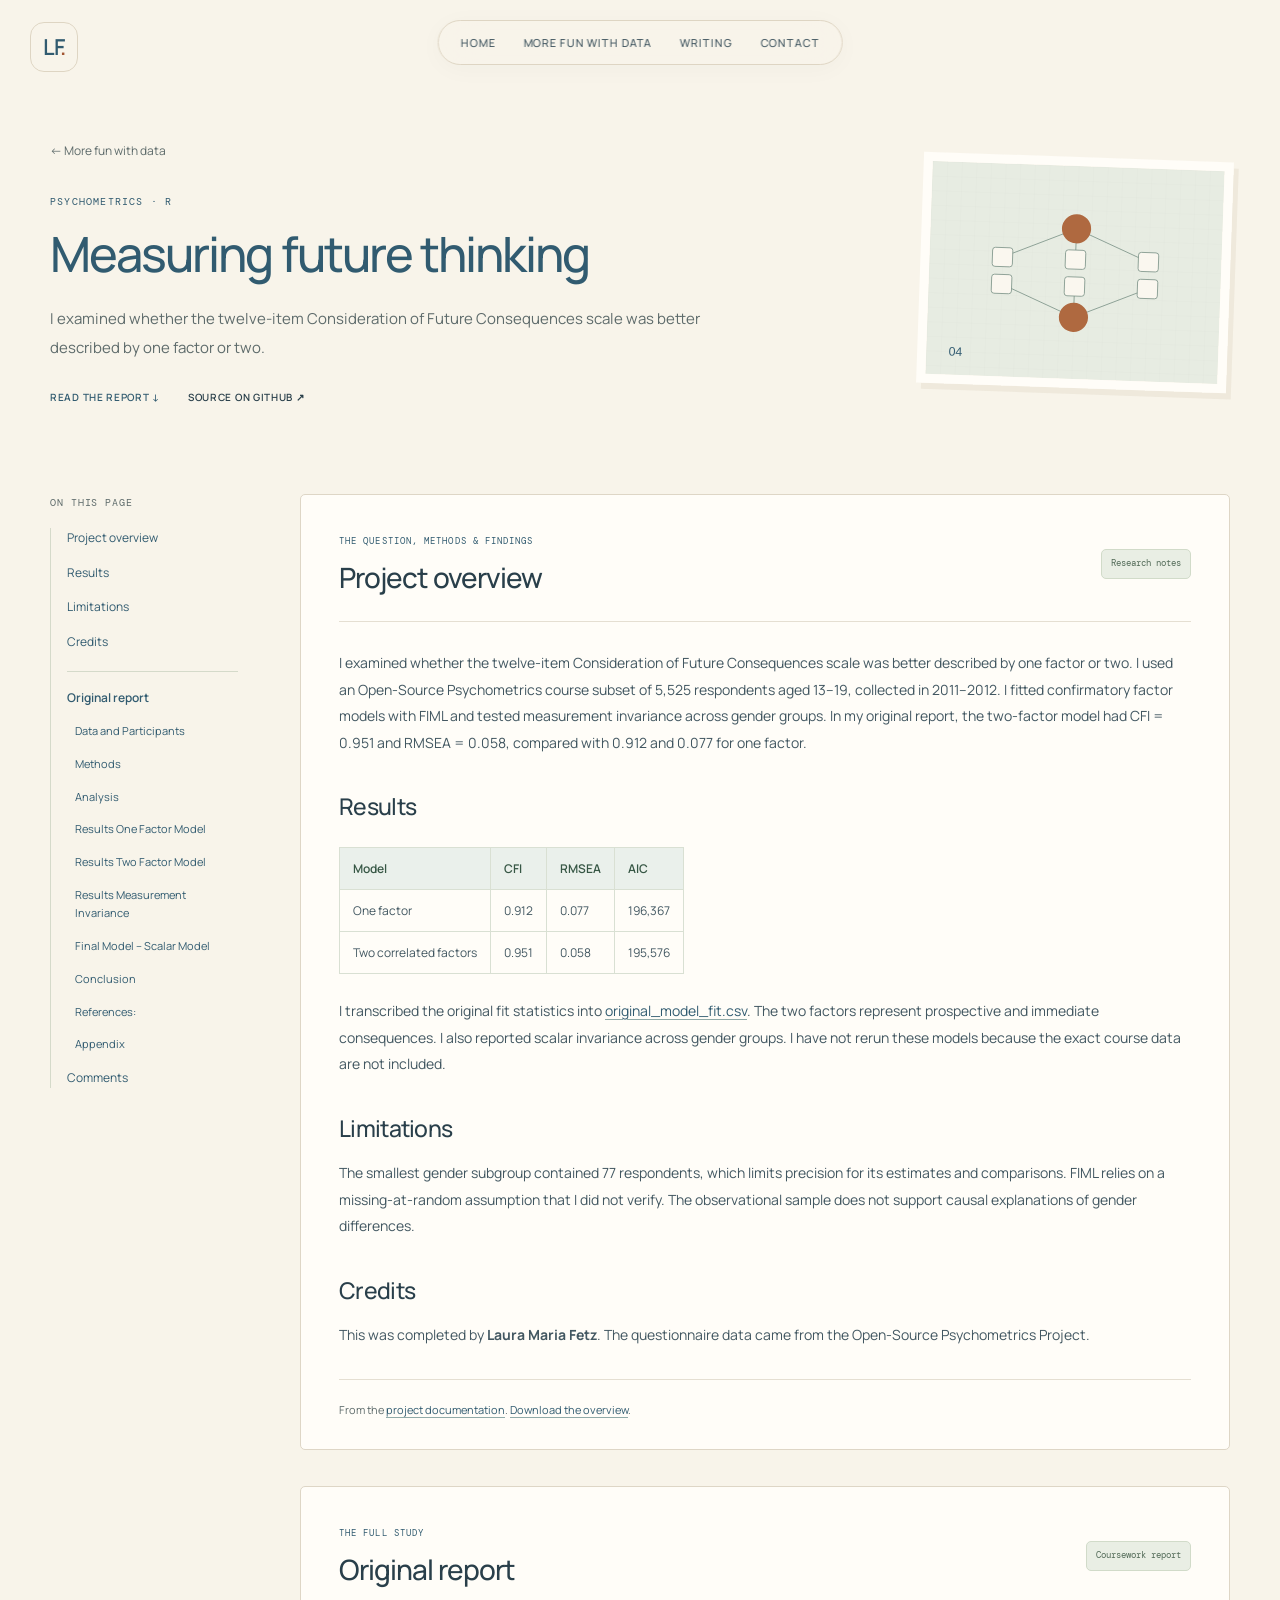
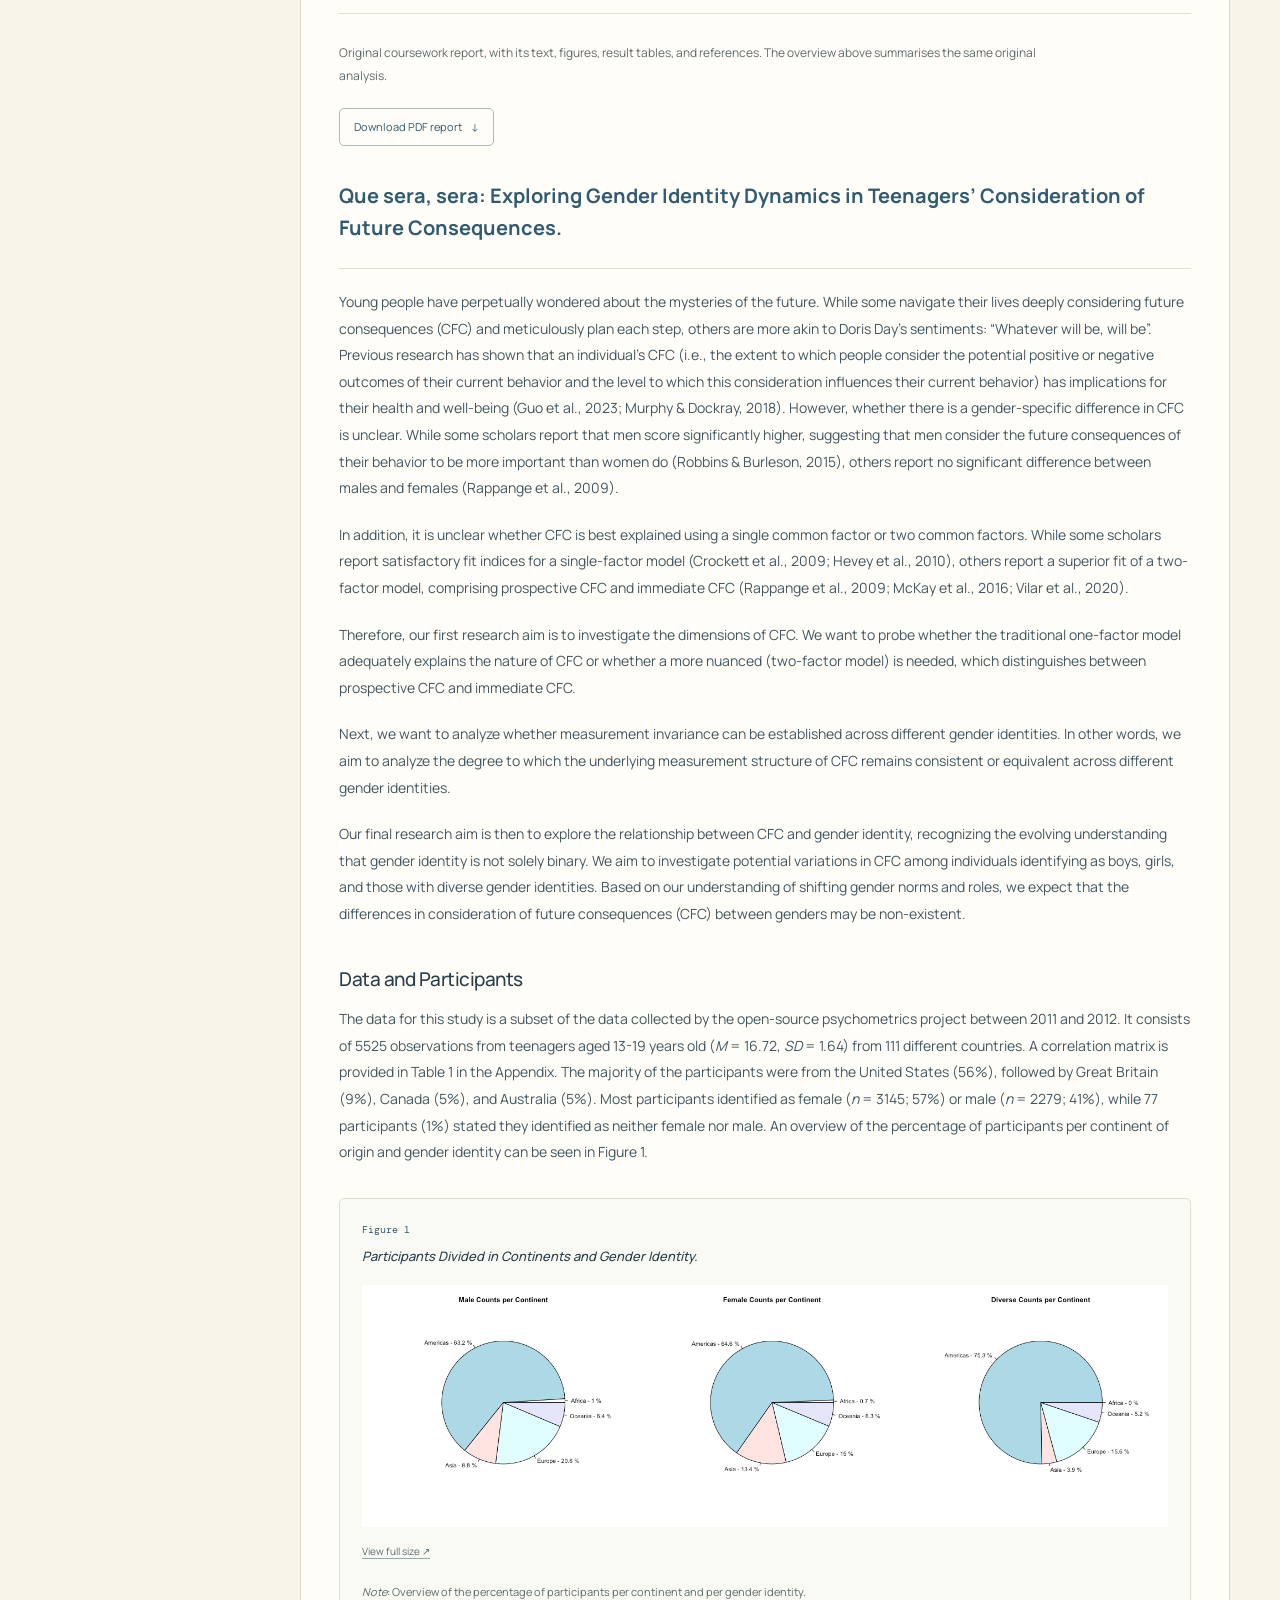
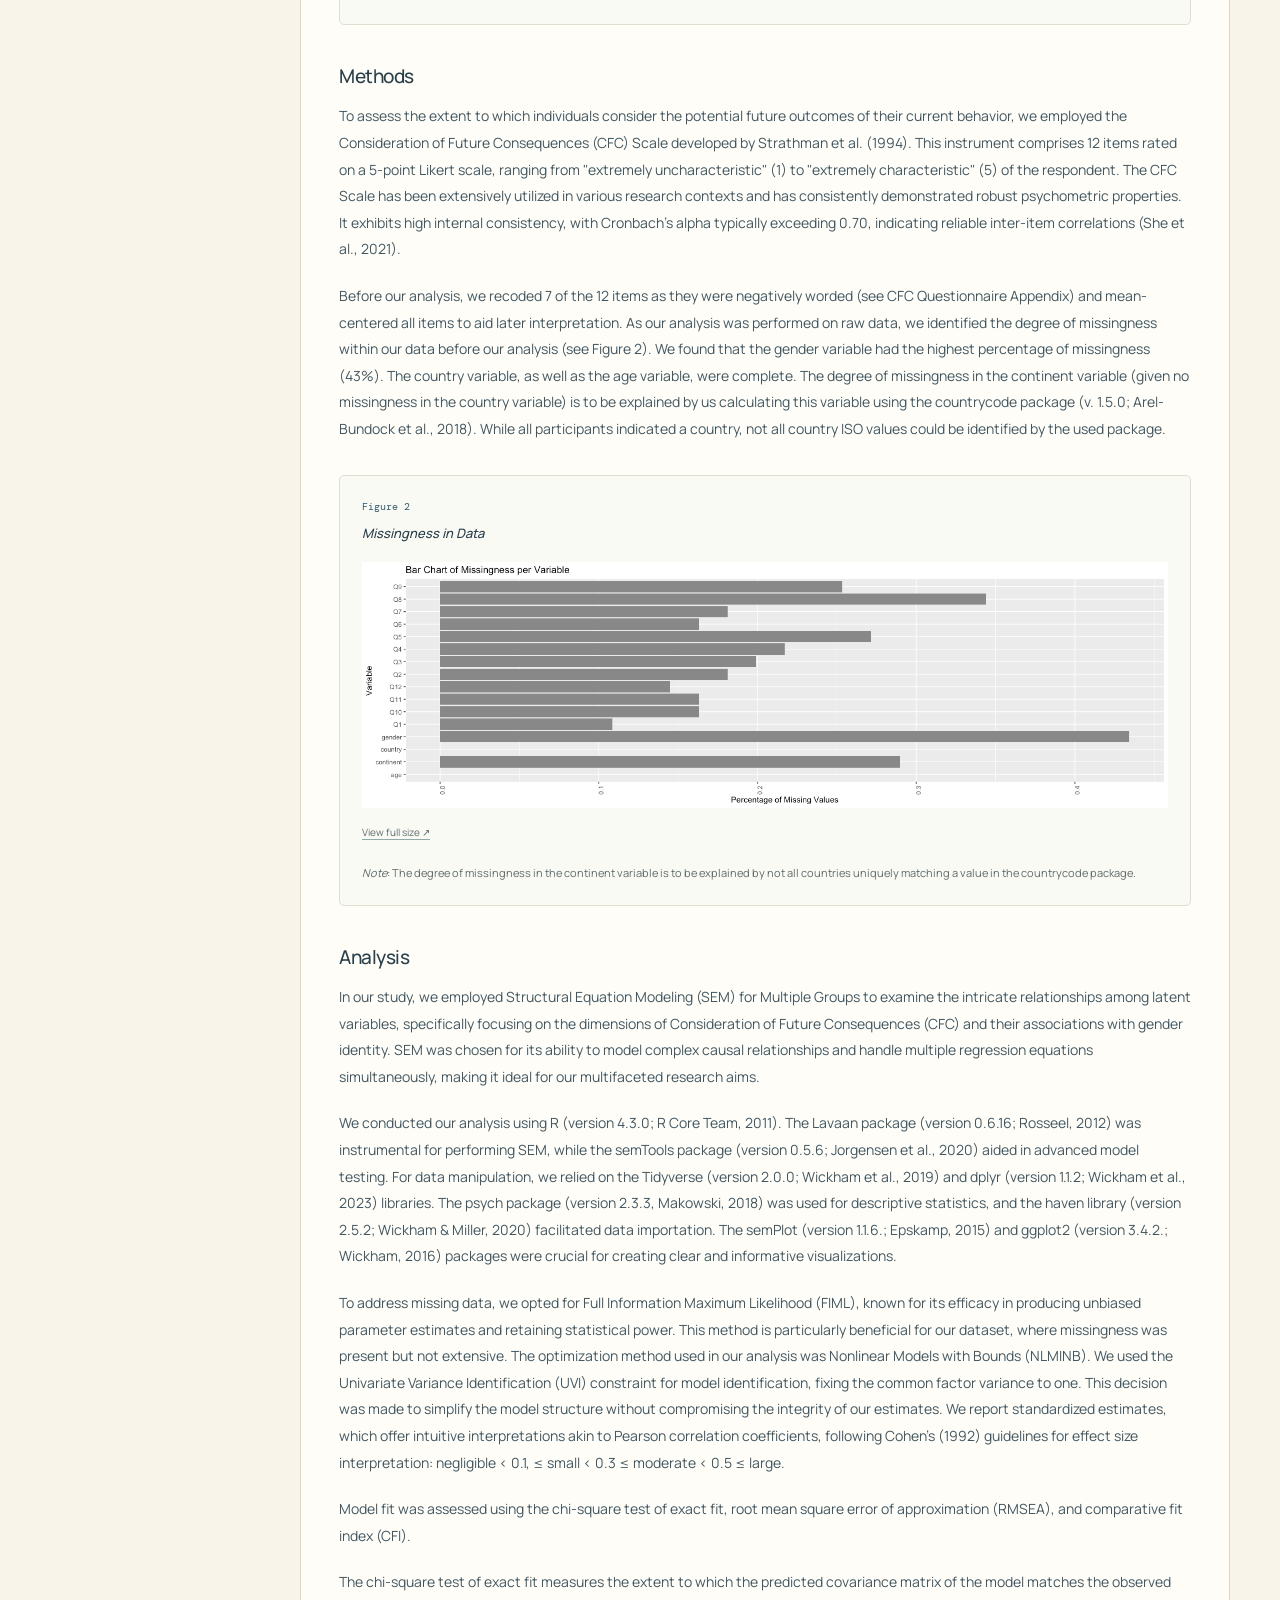
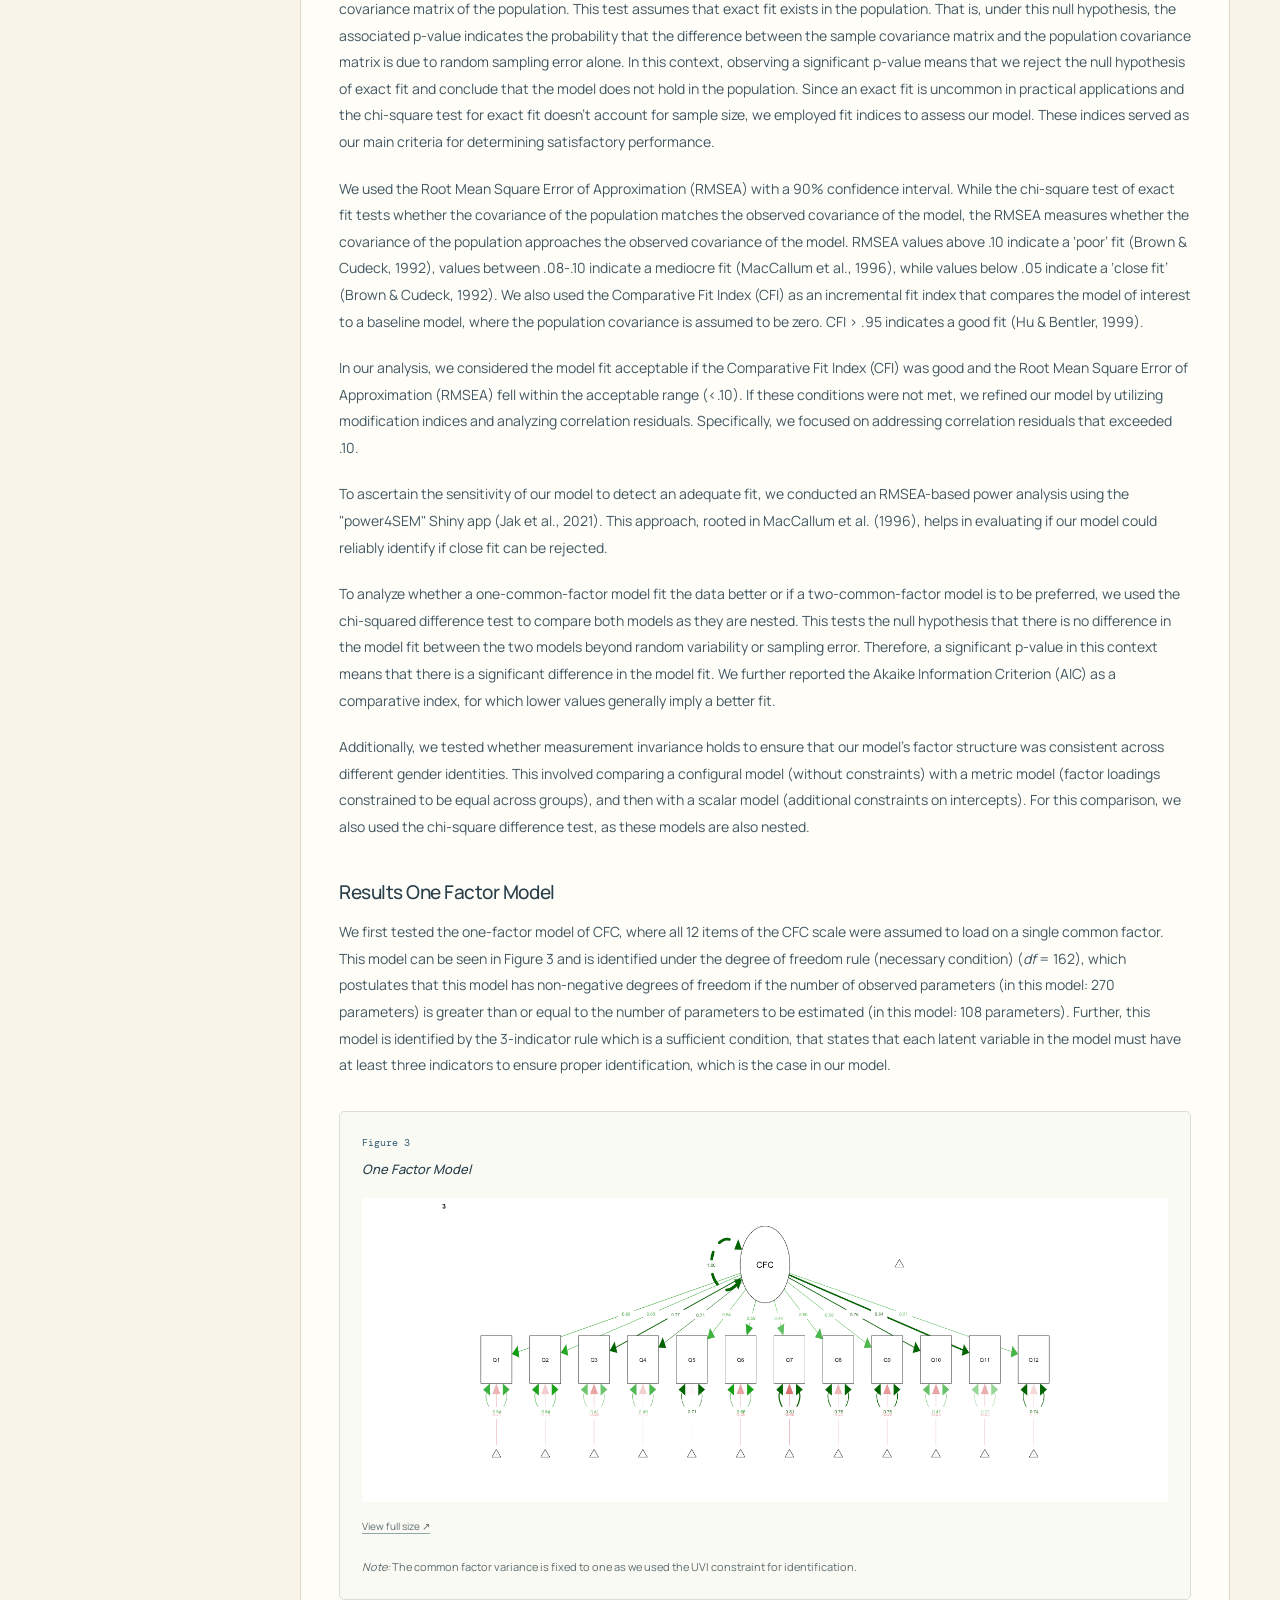
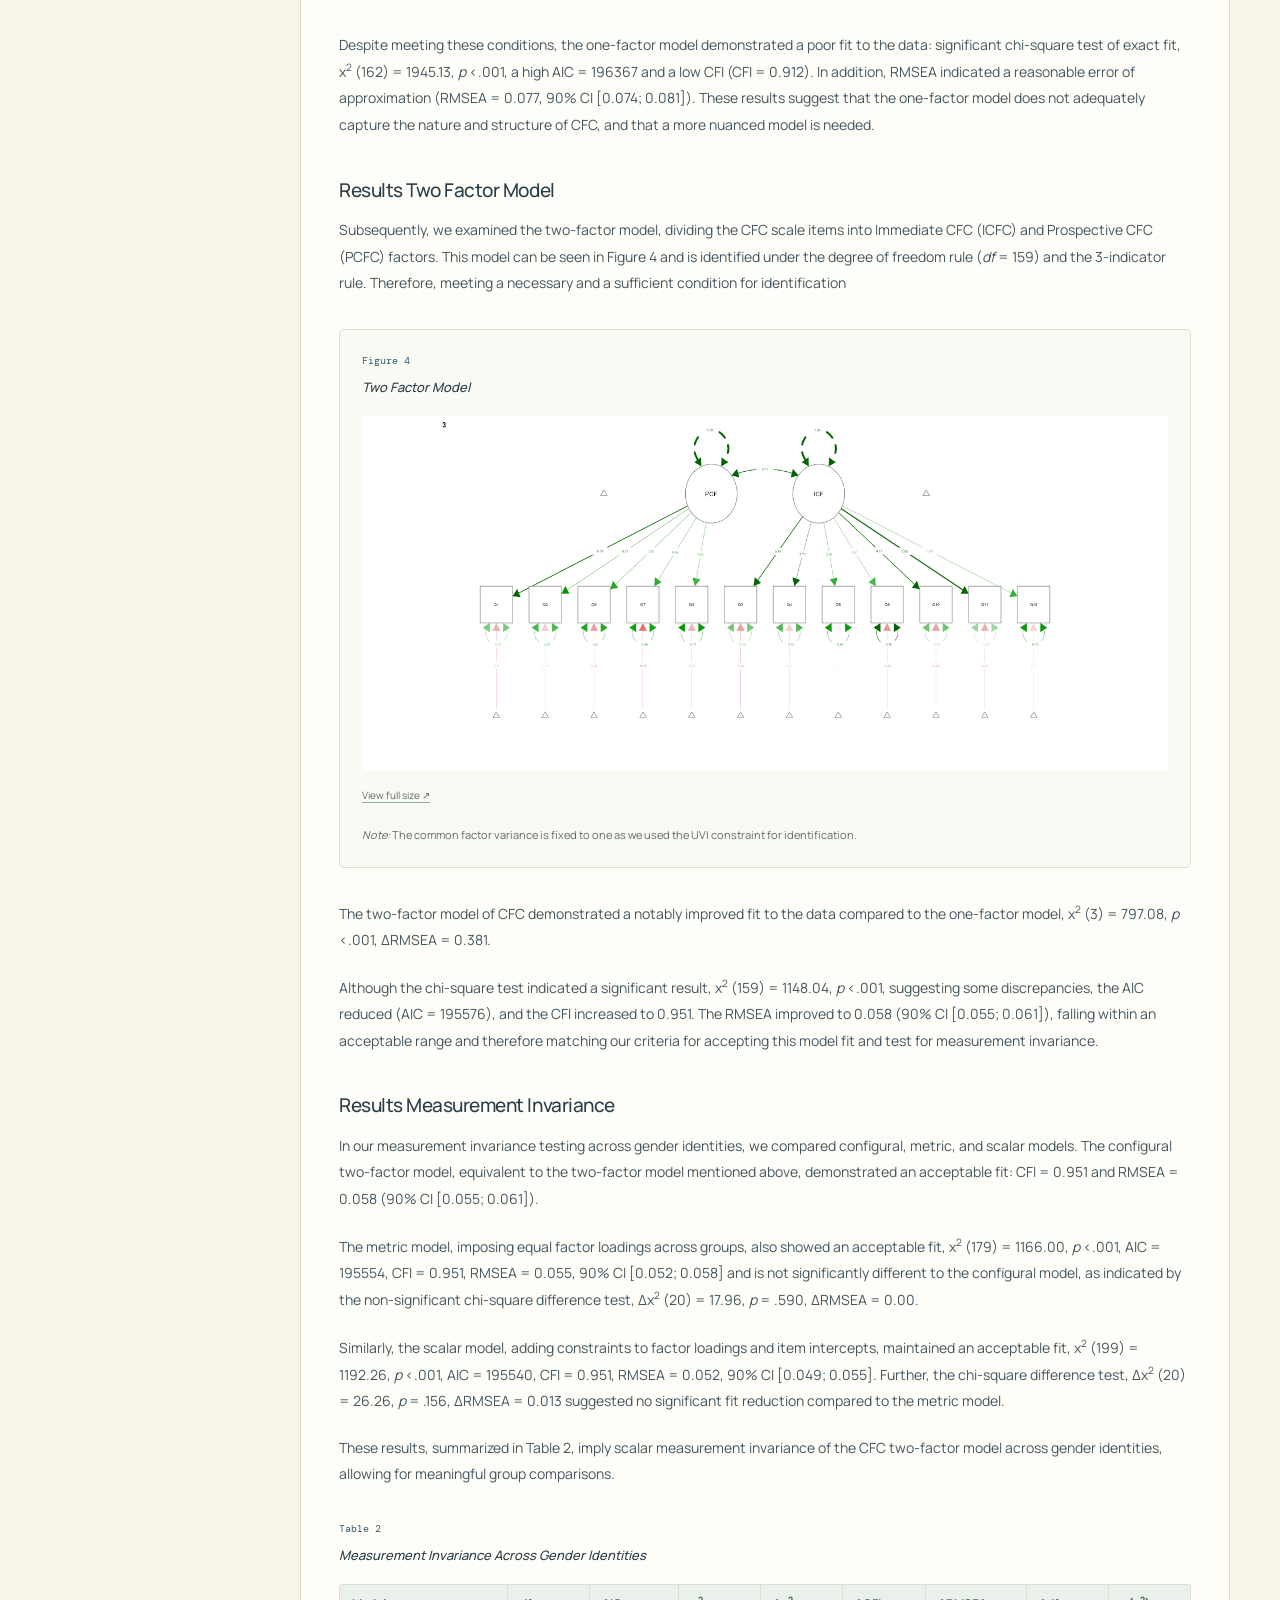
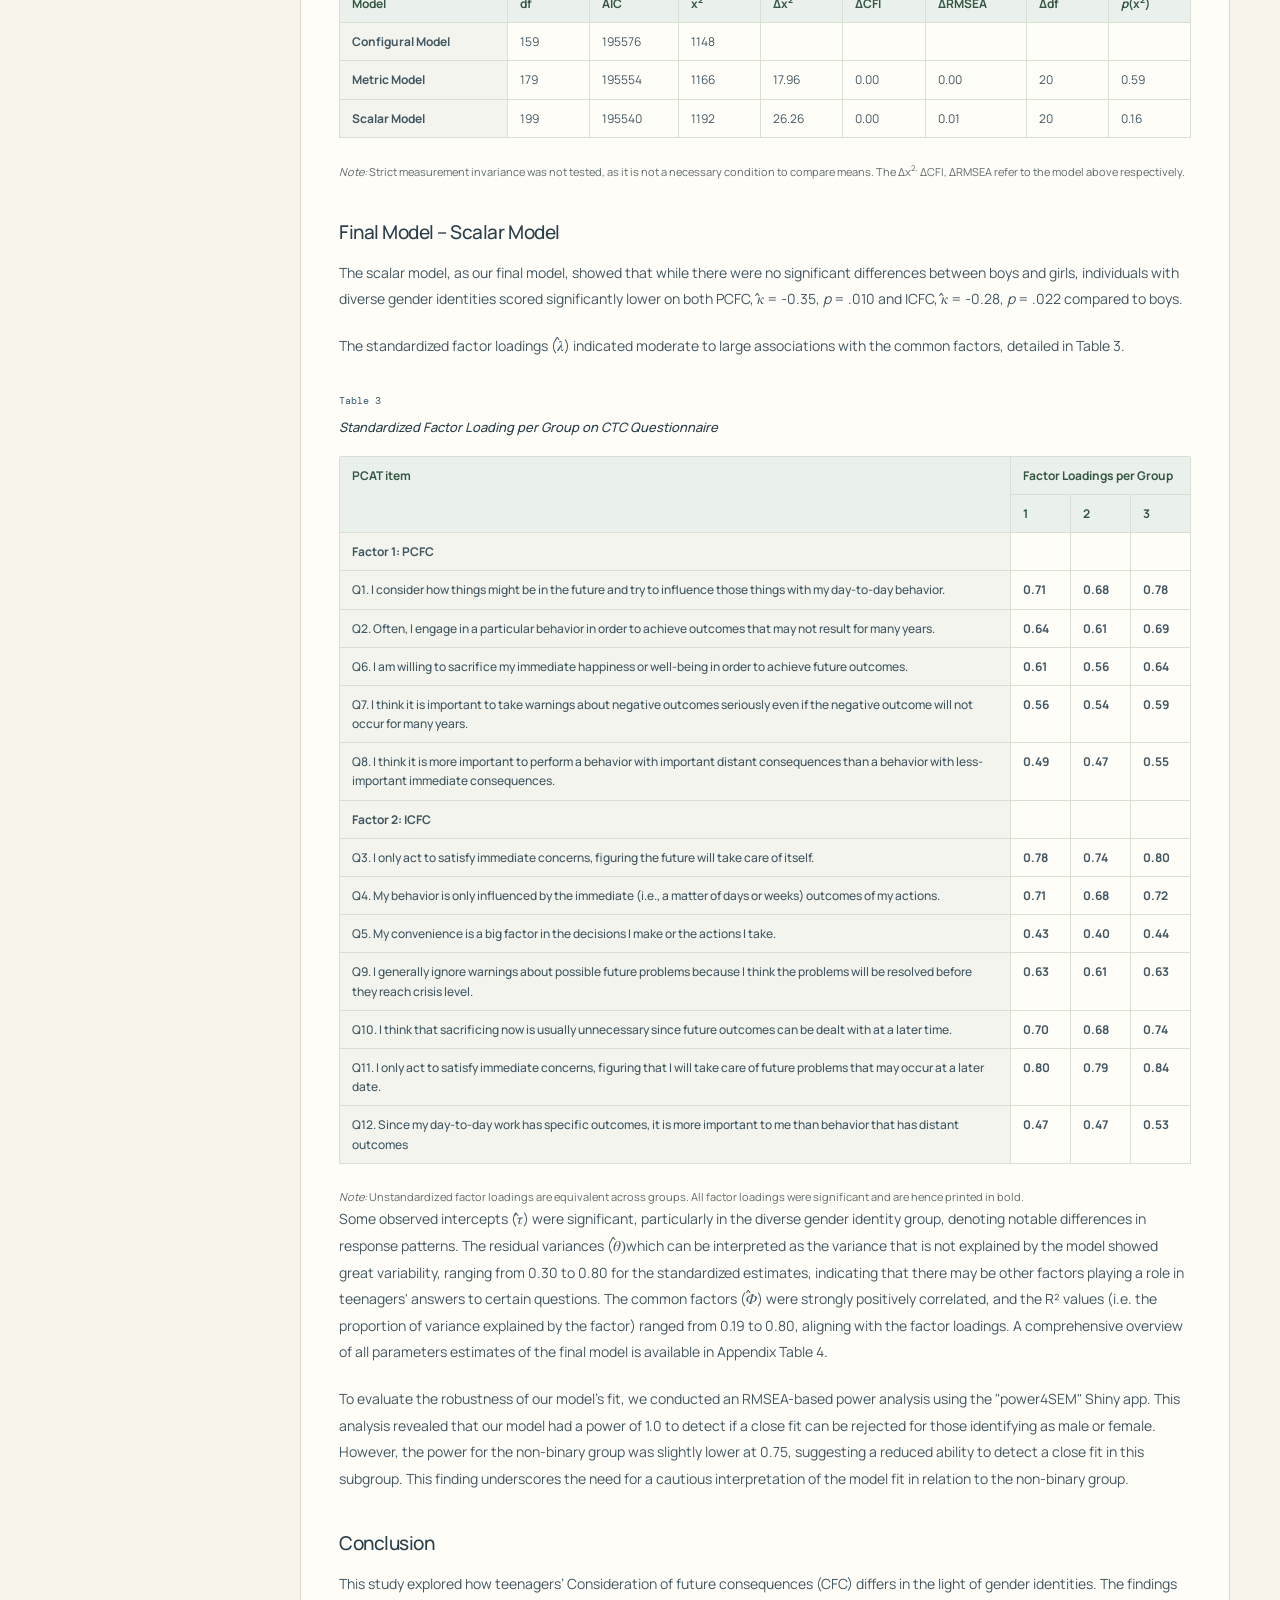
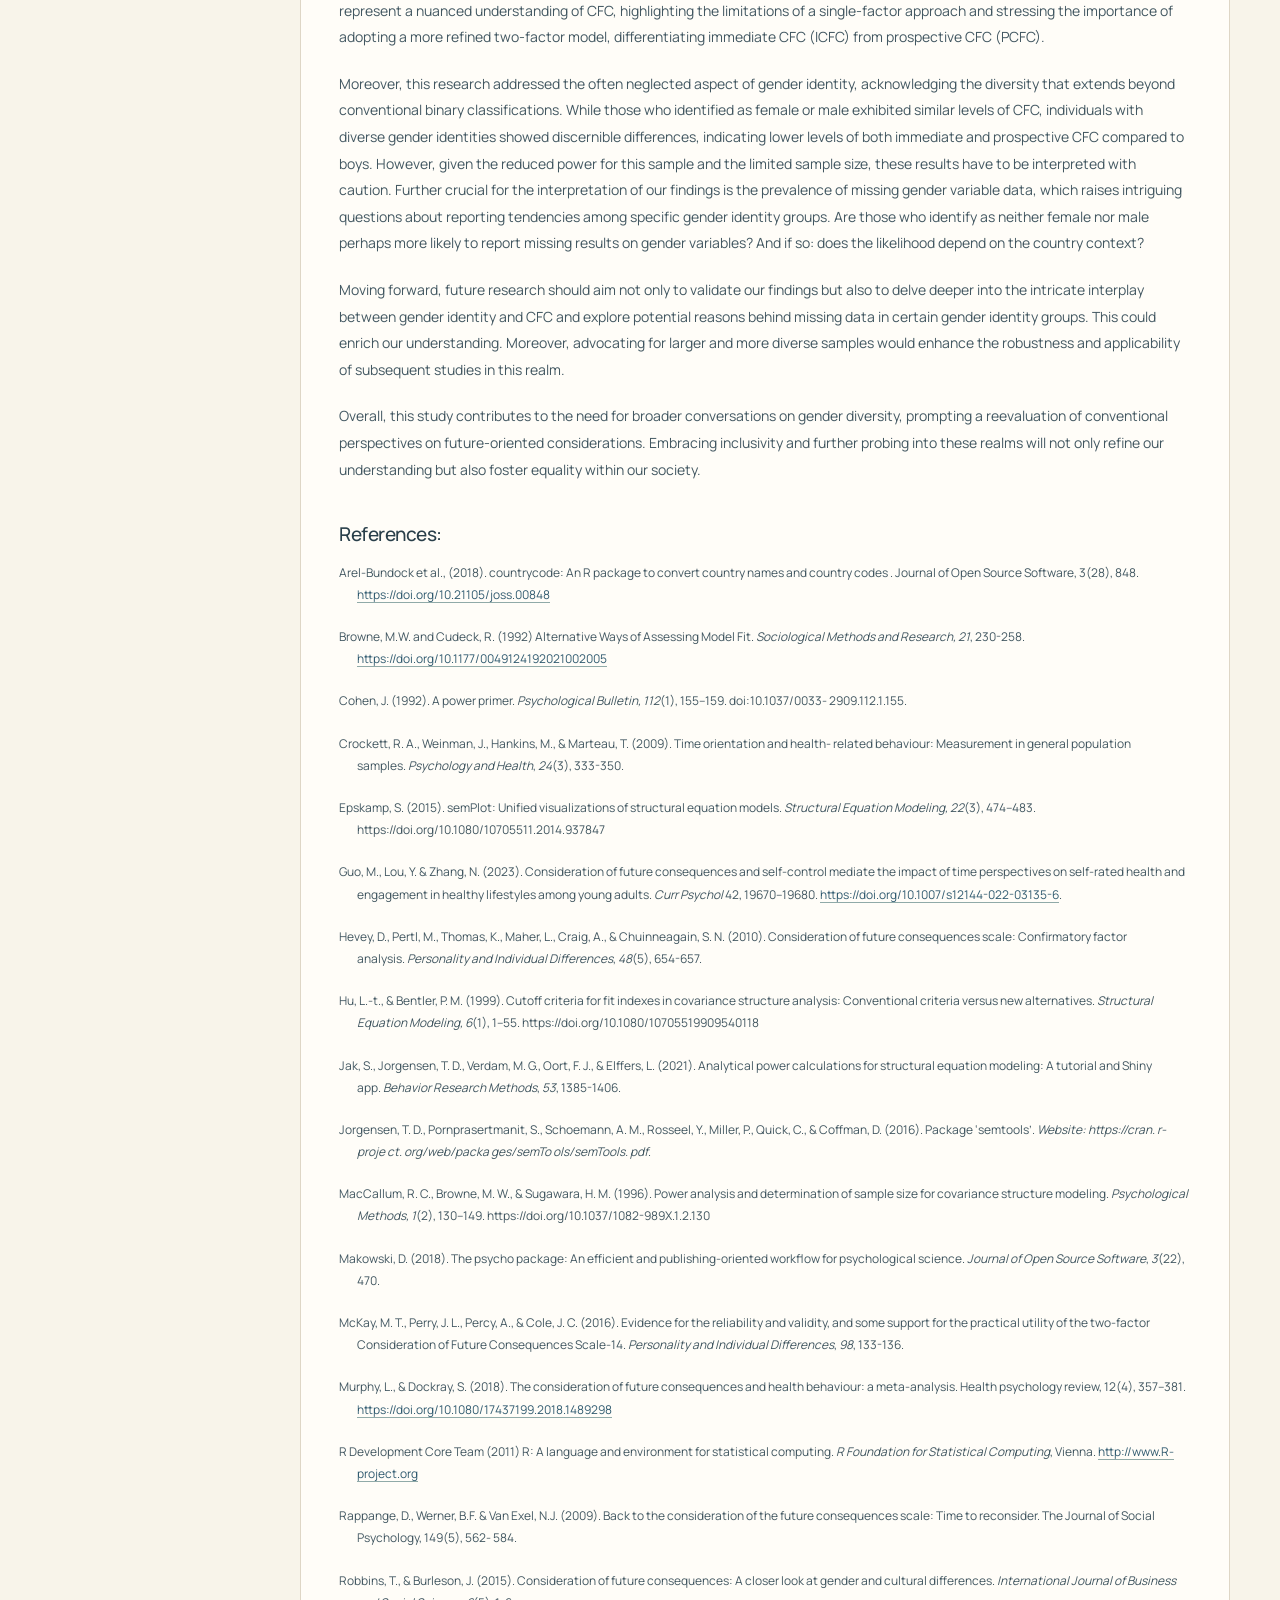
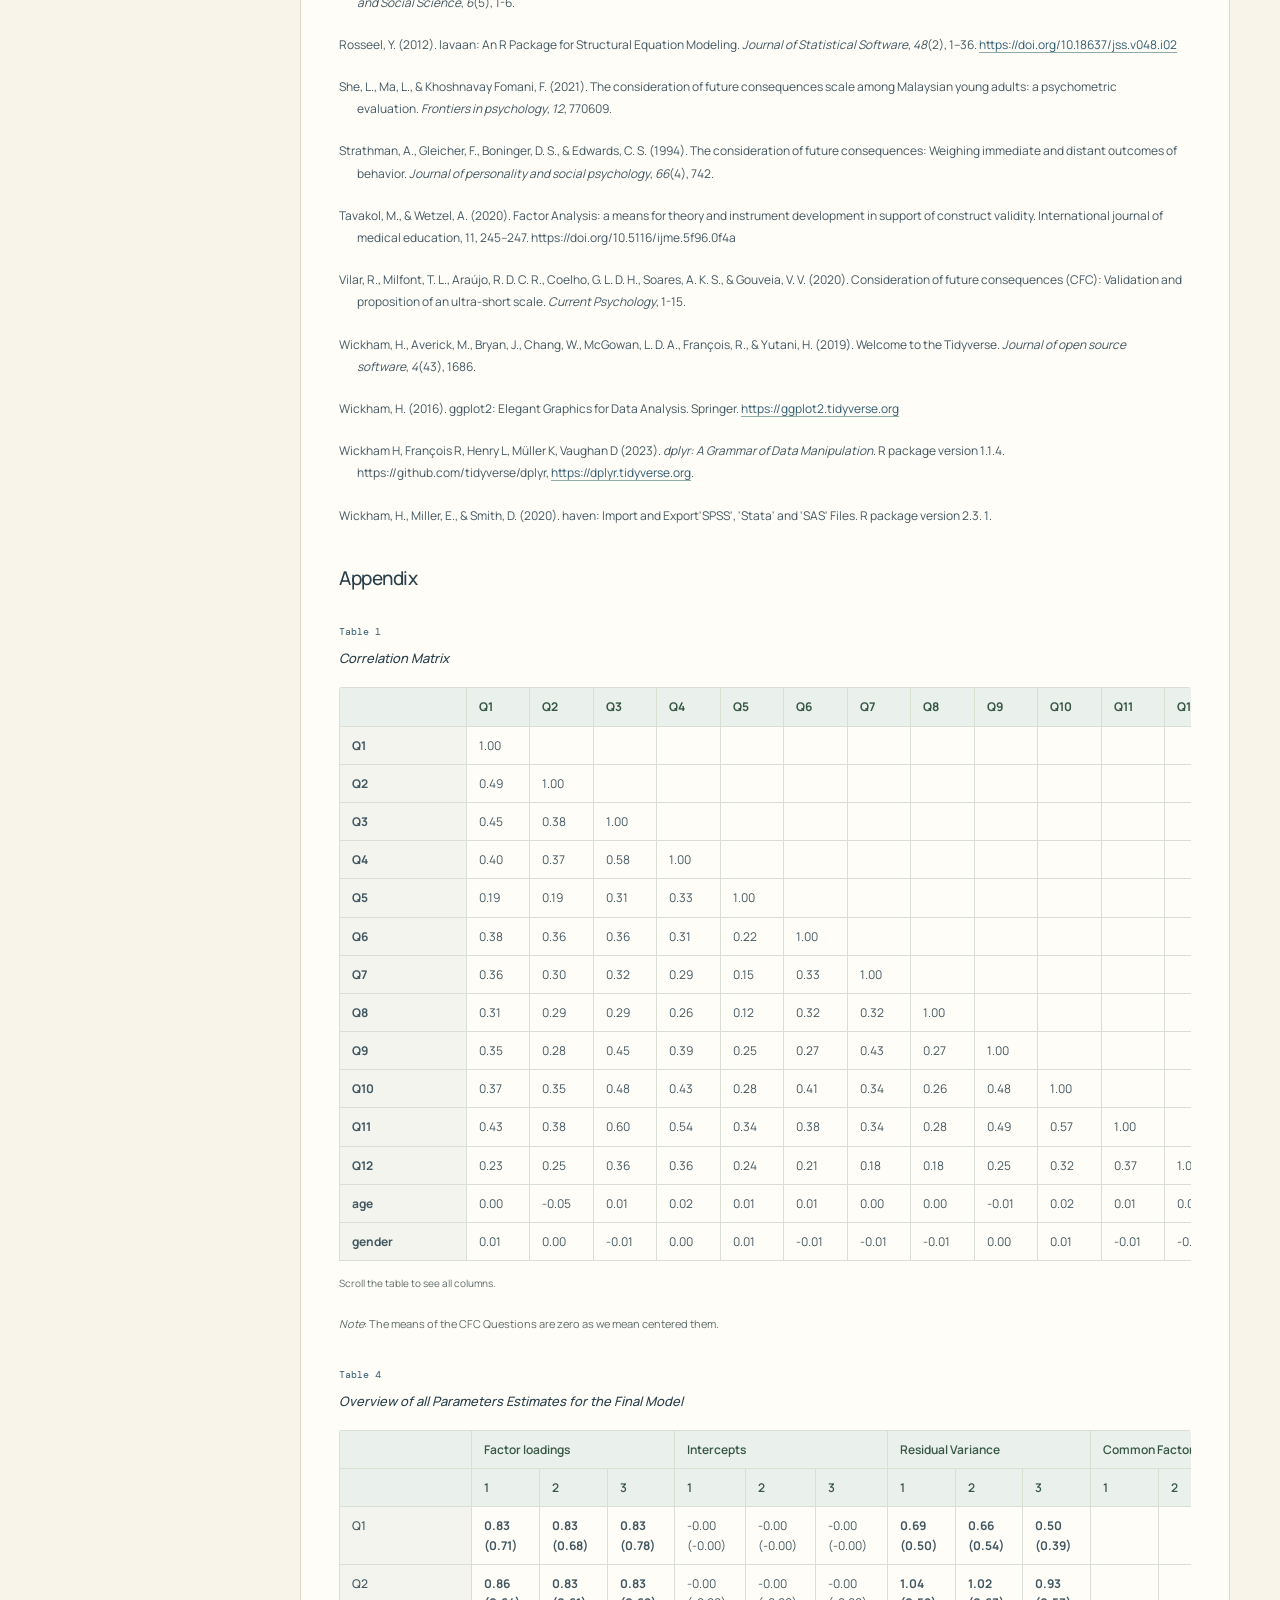
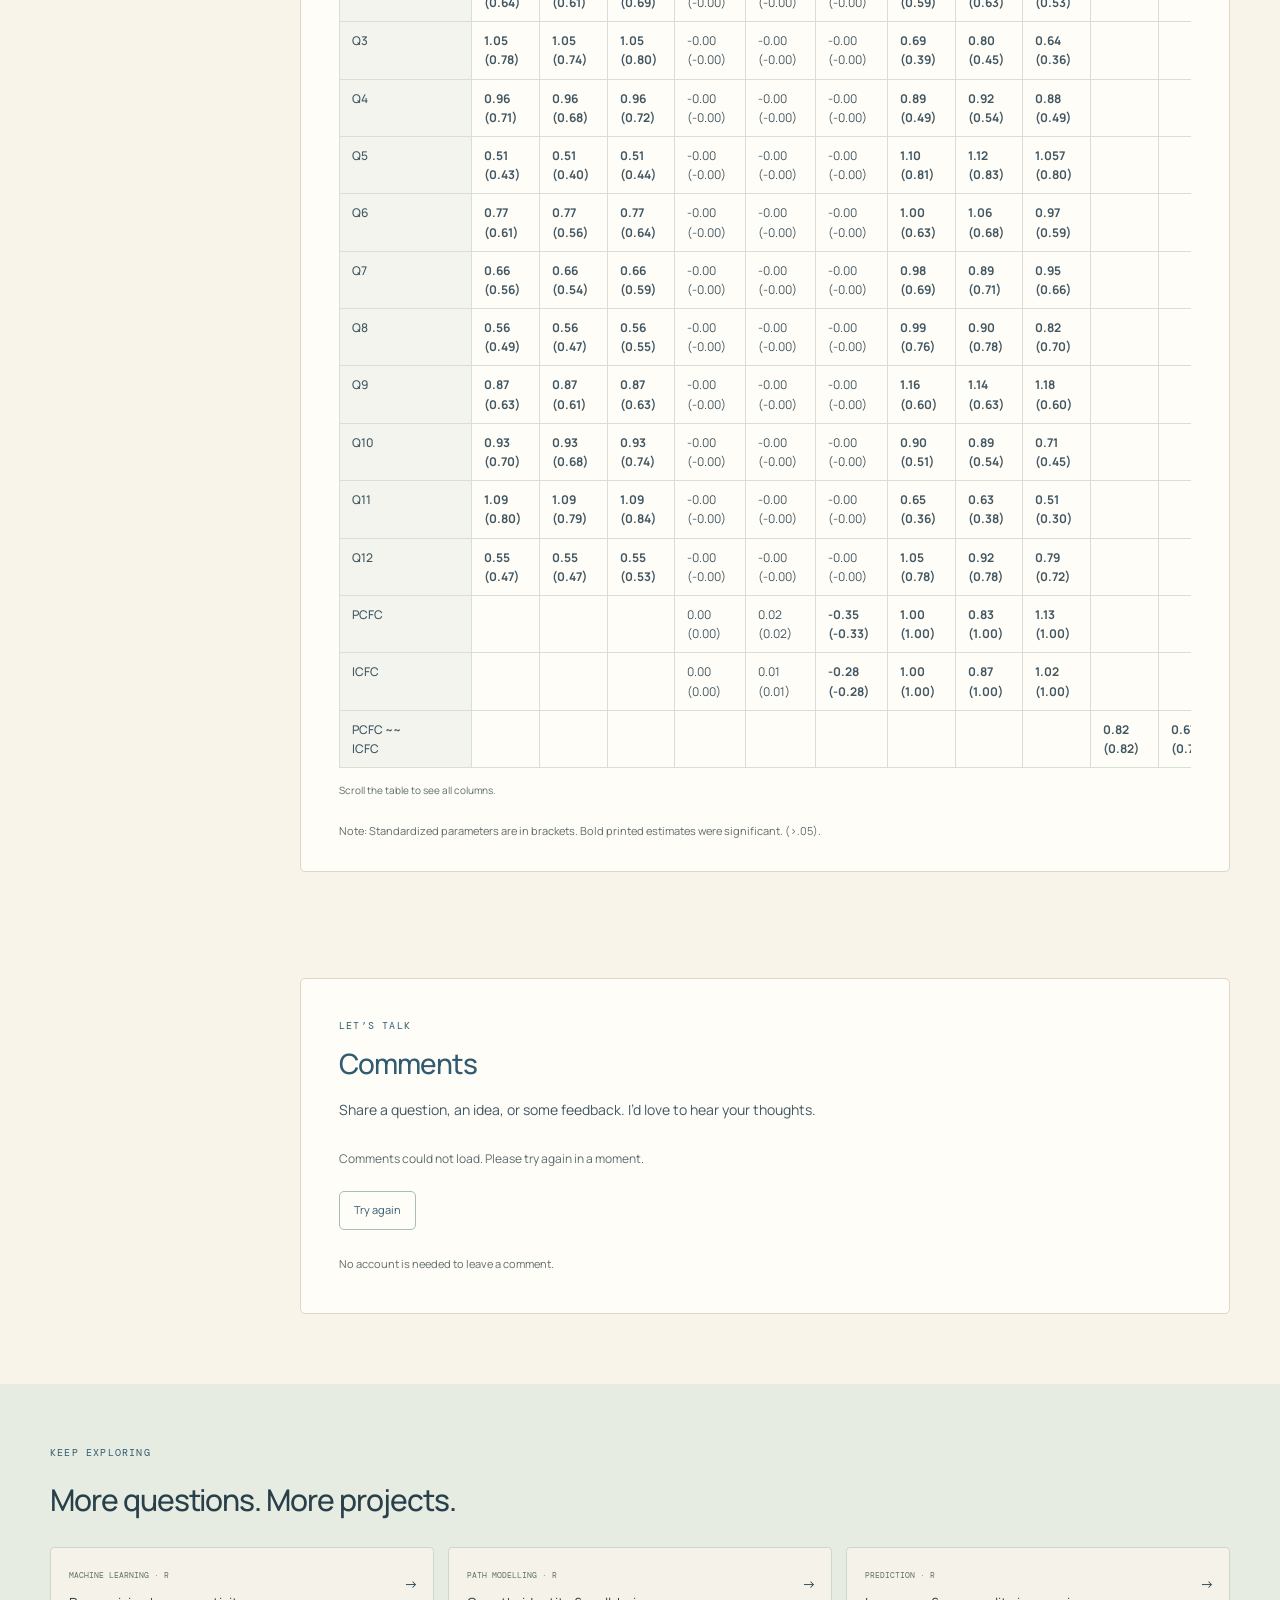
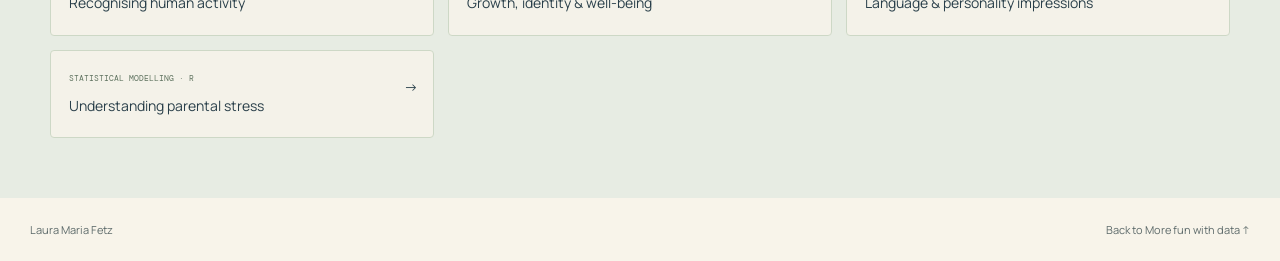
==== commit 1ad02889: "Restructure portfolio into seven chapters and integrate skill-dialog update" ====
--- a/projects/future-thinking/index.html
+++ b/projects/future-thinking/index.html
@@ -1,7 +1,7 @@
 <!DOCTYPE html>
 <html lang="en"><head><meta charset="UTF-8"><meta name="viewport" content="width=device-width, initial-scale=1.0"><meta name="description" content="I examined whether the twelve-item Consideration of Future Consequences scale was better described by one factor or two."><meta name="theme-color" content="#f8f4ea"><title>Measuring future thinking — Laura Maria Fetz</title><link rel="icon" href="../../favicon.svg" type="image/svg+xml"><link rel="preconnect" href="https://fonts.googleapis.com"><link rel="preconnect" href="https://fonts.gstatic.com" crossorigin><link href="https://fonts.googleapis.com/css2?family=Manrope:wght@400;500;600;700&amp;family=DM+Mono:wght@400;500&amp;display=swap" rel="stylesheet"><link rel="stylesheet" href="../../tooplate-ivory-style.css"><link rel="stylesheet" href="../../personal.css"><link rel="stylesheet" href="../../project.css"><link rel="stylesheet" href="https://www.htmlcommentbox.com/static/skins/bootstrap/twitter-bootstrap.css?v=0"><link rel="stylesheet" href="../../comments.css?v=guest-comments"></head>
-<body class="project-page"><a class="skip-link" href="#main">Skip to content</a><a class="site-mark" href="../../index.html#home" aria-label="Laura Maria Fetz, home">LF<span>.</span></a><nav class="pill-nav" aria-label="Main navigation"><a href="../../index.html#home">Home</a><a href="../../index.html#projects" class="active" aria-current="location">Programming Projects</a><a href="../../index.html#writing">Writing Examples</a><a href="../../index.html#contact">Contact</a></nav><button class="hamburger" aria-label="Open navigation" aria-expanded="false" aria-controls="mobile-navigation"><span></span><span></span><span></span></button><nav class="mobile-nav" id="mobile-navigation" aria-label="Mobile navigation" hidden><a href="../../index.html#home">Home</a><a href="../../index.html#projects" class="active" aria-current="location">Programming Projects</a><a href="../../index.html#writing">Writing Examples</a><a href="../../index.html#contact">Contact</a></nav>
-<main id="main"><header class="project-hero"><div class="project-heading"><a href="../../index.html#projects" class="project-back">← Programming Projects</a><p class="section-eyebrow">Psychometrics · R</p><h1>Measuring future thinking</h1><p class="project-deck">I examined whether the twelve-item Consideration of Future Consequences scale was better described by one factor or two.</p><div class="project-hero-actions"><a class="cta-link" href="#report">Read the report <span aria-hidden="true">↓</span></a><a class="cta-link cta-link--dark" href="https://github.com/laurafetz/Consideration-of-Future-Consequences-SEM-Factor-Model" target="_blank" rel="noopener noreferrer">Source on GitHub <span aria-hidden="true">↗</span></a></div></div><img class="project-cover" src="../../images/project-04.svg" alt="" width="520" height="380"></header>
+<body class="project-page"><a class="skip-link" href="#main">Skip to content</a><a class="site-mark" href="../../index.html#home" aria-label="Laura Maria Fetz, home">LF<span>.</span></a><nav class="pill-nav" aria-label="Main navigation"><a href="../../index.html#home">Home</a><a href="../../index.html#projects" class="active" aria-current="location">More fun with data</a><a href="../../index.html#writing">Writing</a><a href="../../index.html#contact">Contact</a></nav><button class="hamburger" aria-label="Open navigation" aria-expanded="false" aria-controls="mobile-navigation"><span></span><span></span><span></span></button><nav class="mobile-nav" id="mobile-navigation" aria-label="Mobile navigation" hidden><a href="../../index.html#home">Home</a><a href="../../index.html#projects" class="active" aria-current="location">More fun with data</a><a href="../../index.html#writing">Writing</a><a href="../../index.html#contact">Contact</a></nav>
+<main id="main"><header class="project-hero"><div class="project-heading"><a href="../../index.html#projects" class="project-back">← More fun with data</a><p class="section-eyebrow">Psychometrics · R</p><h1>Measuring future thinking</h1><p class="project-deck">I examined whether the twelve-item Consideration of Future Consequences scale was better described by one factor or two.</p><div class="project-hero-actions"><a class="cta-link" href="#report">Read the report <span aria-hidden="true">↓</span></a><a class="cta-link cta-link--dark" href="https://github.com/laurafetz/Consideration-of-Future-Consequences-SEM-Factor-Model" target="_blank" rel="noopener noreferrer">Source on GitHub <span aria-hidden="true">↗</span></a></div></div><img class="project-cover" src="../../images/project-04.svg" alt="" width="520" height="380"></header>
 <div class="project-reading-layout"><aside class="project-contents" aria-label="On this page"><p>On this page</p><nav><a href="#overview">Project overview</a><a href="#overview-results">Results</a><a href="#overview-limitations">Limitations</a><a href="#overview-credits">Credits</a><a class="toc-report" href="#report">Original report</a><a class="toc-report-section" href="#report-data-and-participants">Data and Participants</a><a class="toc-report-section" href="#report-methods">Methods</a><a class="toc-report-section" href="#report-analysis">Analysis</a><a class="toc-report-section" href="#report-results-one-factor-model">Results One Factor Model</a><a class="toc-report-section" href="#report-results-two-factor-model">Results Two Factor Model</a><a class="toc-report-section" href="#report-results-measurement-invariance">Results Measurement Invariance</a><a class="toc-report-section" href="#report-final-model-scalar-model">Final Model – Scalar Model</a><a class="toc-report-section" href="#report-conclusion">Conclusion</a><a class="toc-report-section" href="#report-references">References:</a><a class="toc-report-section" href="#report-appendix">Appendix</a><a href="#comments">Comments</a></nav></aside><article class="project-document"><section class="project-reader-section" id="overview"><div class="reader-section-heading"><div><p class="section-eyebrow">The question, methods &amp; findings</p><h2>Project overview</h2></div><span class="reader-badge">Research notes</span></div><div class="project-prose"><p>I examined whether the twelve-item Consideration of Future Consequences scale was better described by one factor or two. I used an Open-Source Psychometrics course subset of 5,525 respondents aged 13–19, collected in 2011–2012. I fitted confirmatory factor models with FIML and tested measurement invariance across gender groups. In my original report, the two-factor model had CFI = 0.951 and RMSEA = 0.058, compared with 0.912 and 0.077 for one factor.</p>
 <h2 id="overview-results">Results</h2>
 <table>
@@ -33,4 +33,4 @@
 <p>This was completed by <strong>Laura Maria Fetz</strong>. The questionnaire data came from the Open-Source Psychometrics Project.</p>
 </div><p class="source-note">From the <a href="https://github.com/laurafetz/Consideration-of-Future-Consequences-SEM-Factor-Model/blob/main/README.md" target="_blank" rel="noopener noreferrer">project documentation</a>. <a href="downloads/project-overview.md" download>Download the overview</a>.</p></section><section class="project-reader-section" id="report"><div class="reader-section-heading"><div><p class="section-eyebrow">The full study</p><h2>Original report</h2></div><span class="reader-badge">Coursework report</span></div><p class="reader-note">Original coursework report, with its text, figures, result tables, and references. The overview above summarises the same original analysis.</p><div class="report-toolbar"><a class="reader-button reader-button-secondary" href="downloads/report.pdf" download>Download PDF report <span aria-hidden="true">↓</span></a></div><div class="project-prose report-prose"><p class="report-original-title"><strong>Que</strong><strong> sera, sera: Exploring Gender </strong><strong>Identity </strong><strong>Dynamics in Teenagers’ </strong><strong>Consideration of </strong><strong>Future</strong><strong> Consequences</strong><strong>.</strong></p><p>Young people have perpetually wondered about the mysteries of the future. While some navigate their lives deeply considering future consequences (CFC) and meticulously plan each step, others are more akin to Doris Day’s sentiments: “Whatever will be, will be”. Previous research has shown that an individual’s CFC (i.e., the extent to which people consider the potential positive or negative outcomes of their current behavior and the level to which this consideration influences their current behavior) has implications for their health and well-being (Guo et al., 2023; Murphy &amp; Dockray, 2018). However, whether there is a gender-specific difference in CFC is unclear. While some scholars report that men score significantly higher, suggesting that men consider the future consequences of their behavior to be more important than women do (Robbins &amp; Burleson, 2015), others report no significant difference between males and females (Rappange et al., 2009).</p><p>In addition, it is unclear whether CFC is best explained using a single common factor or two common factors. While some scholars report satisfactory fit indices for a single-factor model (Crockett et al., 2009; Hevey et al., 2010), others report a superior fit of a two-factor model, comprising prospective CFC and immediate CFC (Rappange et al., 2009; McKay et al., 2016; Vilar et al., 2020).</p><p>Therefore, our first research aim is to investigate the dimensions of CFC. We want to probe whether the traditional one-factor model adequately explains the nature of CFC or whether a more nuanced (two-factor model) is needed, which distinguishes between prospective CFC and immediate CFC.</p><p>Next, we want to analyze whether measurement invariance can be established across different gender identities. In other words, we aim to analyze the degree to which the underlying measurement structure of CFC remains consistent or equivalent across different gender identities.</p><p>Our final research aim is then to explore the relationship between CFC and gender identity, recognizing the evolving understanding that gender identity is not solely binary. We aim to investigate potential variations in CFC among individuals identifying as boys, girls, and those with diverse gender identities. Based on our understanding of shifting gender norms and roles, we expect that the differences in consideration of future consequences (CFC) between genders may be non-existent.</p><h3 id="report-data-and-participants">Data and Participants</h3><p>The data for this study is a subset of the data collected by the open-source psychometrics project between 2011 and 2012. It consists of 5525 observations from teenagers aged 13-19 years old (<em>M</em> = 16.72, <em>SD</em> = 1.64) from 111 different countries. A correlation matrix is provided in Table 1 in the Appendix. The majority of the participants were from the United States (56%), followed by Great Britain (9%), Canada (5%), and Australia (5%). Most participants identified as female (<em>n</em> = 3145; 57%) or male (<em>n</em> = 2279; 41%), while 77 participants (1%) stated they identified as neither female nor male. An overview of the percentage of participants per continent of origin and gender identity can be seen in Figure 1.</p><figure class="report-figure" id="report-figure-1"><figcaption><span>Figure 1</span><em>Participants Divided</em><em> i</em><em>n Continents and Gender Identity.</em></figcaption><div class="report-figure-panels"><div class="report-figure-panel"><a href="assets/report-image1.png" target="_blank" rel="noopener noreferrer" aria-label="Open Figure 1: Participants Divided in Continents and Gender Identity. at full size"><img src="assets/report-image1.png" alt="Figure 1: Participants Divided in Continents and Gender Identity." loading="lazy"></a><a class="report-image-open" href="assets/report-image1.png" target="_blank" rel="noopener noreferrer">View full size <span aria-hidden="true">↗</span></a></div></div><p class="report-note"><em>Note</em>: Overview of the percentage of participants per continent and per gender identity.</p></figure><h3 id="report-methods">Methods</h3><p>To assess the extent to which individuals consider the potential future outcomes of their current behavior, we employed the Consideration of Future Consequences (CFC) Scale developed by Strathman et al. (1994). This instrument comprises 12 items rated on a 5-point Likert scale, ranging from &quot;extremely uncharacteristic&quot; (1) to &quot;extremely characteristic&quot; (5) of the respondent. The CFC Scale has been extensively utilized in various research contexts and has consistently demonstrated robust psychometric properties. It exhibits high internal consistency, with Cronbach&#x27;s alpha typically exceeding 0.70, indicating reliable inter-item correlations (She et al., 2021).</p><p>Before our analysis, we recoded 7 of the 12 items as they were negatively worded (see CFC Questionnaire Appendix) and mean-centered all items to aid later interpretation. As our analysis was performed on raw data, we identified the degree of missingness within our data before our analysis (see Figure 2). We found that the gender variable had the highest percentage of missingness (43%). The country variable, as well as the age variable, were complete. The degree of missingness in the continent variable (given no missingness in the country variable) is to be explained by us calculating this variable using the countrycode package (v. 1.5.0; Arel-Bundock et al., 2018). While all participants indicated a country, not all country ISO values could be identified by the used package.</p><figure class="report-figure" id="report-figure-2"><figcaption><span>Figure 2</span><em>Missingness in Data</em></figcaption><div class="report-figure-panels"><div class="report-figure-panel"><a href="assets/report-image2.png" target="_blank" rel="noopener noreferrer" aria-label="Open Figure 2: Missingness in Data at full size"><img src="assets/report-image2.png" alt="Figure 2: Missingness in Data" loading="lazy"></a><a class="report-image-open" href="assets/report-image2.png" target="_blank" rel="noopener noreferrer">View full size <span aria-hidden="true">↗</span></a></div></div><p class="report-note"><em>Note</em>: The degree of missingness in the continent variable is to be explained by not all countries uniquely matching a value in the countrycode package.</p></figure><h3 id="report-analysis">Analysis</h3><p>In our study, we employed Structural Equation Modeling (SEM) for Multiple Groups to examine the intricate relationships among latent variables, specifically focusing on the dimensions of Consideration of Future Consequences (CFC) and their associations with gender identity. SEM was chosen for its ability to model complex causal relationships and handle multiple regression equations simultaneously, making it ideal for our multifaceted research aims.</p><p>We conducted our analysis using R (version 4.3.0; R Core Team, 2011). The Lavaan package (version 0.6.16; Rosseel, 2012) was instrumental for performing SEM, while the semTools package (version 0.5.6; Jorgensen et al., 2020) aided in advanced model testing. For data manipulation, we relied on the Tidyverse (version 2.0.0; Wickham et al., 2019) and dplyr (version 1.1.2; Wickham et al., 2023) libraries. The psych package (version 2.3.3, Makowski, 2018) was used for descriptive statistics, and the haven library (version 2.5.2; Wickham &amp; Miller, 2020) facilitated data importation. The semPlot (version 1.1.6.; Epskamp, 2015) and ggplot2 (version 3.4.2.; Wickham, 2016) packages were crucial for creating clear and informative visualizations.</p><p>To address missing data, we opted for Full Information Maximum Likelihood (FIML), known for its efficacy in producing unbiased parameter estimates and retaining statistical power. This method is particularly beneficial for our dataset, where missingness was present but not extensive. The optimization method used in our analysis was Nonlinear Models with Bounds (NLMINB). We used the Univariate Variance Identification (UVI) constraint for model identification, fixing the common factor variance to one. This decision was made to simplify the model structure without compromising the integrity of our estimates. We report standardized estimates, which offer intuitive interpretations akin to Pearson correlation coefficients, following Cohen’s (1992) guidelines for effect size interpretation: negligible &lt; 0.1, ≤ small &lt; 0.3 ≤ moderate &lt; 0.5 ≤ large.</p><p>Model fit was assessed using the chi-square test of exact fit, root mean square error of approximation (RMSEA), and comparative fit index (CFI).</p><p>The chi-square test of exact fit measures the extent to which the predicted covariance matrix of the model matches the observed covariance matrix of the population. This test assumes that exact fit exists in the population. That is, under this null hypothesis, the associated p-value indicates the probability that the difference between the sample covariance matrix and the population covariance matrix is due to random sampling error alone. In this context, observing a significant p-value means that we reject the null hypothesis of exact fit and conclude that the model does not hold in the population. Since an exact fit is uncommon in practical applications and the chi-square test for exact fit doesn&#x27;t account for sample size, we employed fit indices to assess our model. These indices served as our main criteria for determining satisfactory performance.</p><p>We used the Root Mean Square Error of Approximation (RMSEA) with a 90% confidence interval. While the chi-square test of exact fit tests whether the covariance of the population matches the observed covariance of the model, the RMSEA measures whether the covariance of the population approaches the observed covariance of the model. RMSEA values above .10 indicate a ‘poor’ fit (Brown &amp; Cudeck, 1992), values between .08-.10 indicate a mediocre fit (MacCallum et al., 1996), while values below .05 indicate a ‘close fit’ (Brown &amp; Cudeck, 1992). We also used the Comparative Fit Index (CFI) as an incremental fit index that compares the model of interest to a baseline model, where the population covariance is assumed to be zero. CFI &gt; .95 indicates a good fit (Hu &amp; Bentler, 1999).</p><p>In our analysis, we considered the model fit acceptable if the Comparative Fit Index (CFI) was good and the Root Mean Square Error of Approximation (RMSEA) fell within the acceptable range (&lt;.10). If these conditions were not met, we refined our model by utilizing modification indices and analyzing correlation residuals. Specifically, we focused on addressing correlation residuals that exceeded .10.</p><p>To ascertain the sensitivity of our model to detect an adequate fit, we conducted an RMSEA-based power analysis using the &quot;power4SEM&quot; Shiny app (Jak et al., 2021). This approach, rooted in MacCallum et al. (1996), helps in evaluating if our model could reliably identify if close fit can be rejected.</p><p>To analyze whether a one-common-factor model fit the data better or if a two-common-factor model is to be preferred, we used the chi-squared difference test to compare both models as they are nested. This tests the null hypothesis that there is no difference in the model fit between the two models beyond random variability or sampling error. Therefore, a significant p-value in this context means that there is a significant difference in the model fit. We further reported the Akaike Information Criterion (AIC) as a comparative index, for which lower values generally imply a better fit.</p><p>Additionally, we tested whether measurement invariance holds to ensure that our model&#x27;s factor structure was consistent across different gender identities. This involved comparing a configural model (without constraints) with a metric model (factor loadings constrained to be equal across groups), and then with a scalar model (additional constraints on intercepts). For this comparison, we also used the chi-square difference test, as these models are also nested.</p><h3 id="report-results-one-factor-model">Results One Factor Model</h3><p>We first tested the one-factor model of CFC, where all 12 items of the CFC scale were assumed to load on a single common factor. This model can be seen in Figure 3 and is identified under the degree of freedom rule (necessary condition) (<em>df</em><em> </em>= 162), which postulates that this model has non-negative degrees of freedom if the number of observed parameters (in this model: 270 parameters)  is greater than or equal to the number of parameters to be estimated (in this model: 108 parameters). Further, this model is identified by the 3-indicator rule which is a sufficient condition, that states that each latent variable in the model must have at least three indicators to ensure proper identification, which is the case in our model.</p><figure class="report-figure" id="report-figure-3"><figcaption><span>Figure 3</span><em>One Factor Model</em><em> </em></figcaption><div class="report-figure-panels"><div class="report-figure-panel"><a href="assets/report-image3.png" target="_blank" rel="noopener noreferrer" aria-label="Open Figure 3: One Factor Model at full size"><img src="assets/report-image3.png" alt="Figure 3: One Factor Model" loading="lazy"></a><a class="report-image-open" href="assets/report-image3.png" target="_blank" rel="noopener noreferrer">View full size <span aria-hidden="true">↗</span></a></div></div><p class="report-note"><em>Note:</em> The common factor variance is fixed to one as we used the UVI constraint for identification.</p></figure><p>Despite meeting these conditions, the one-factor model demonstrated a poor fit to the data: significant chi-square test of exact fit, χ<sup>2</sup> (162) = 1945.13, <em>p </em>&lt;.001, a high AIC = 196367 and a low CFI (CFI = 0.912). In addition, RMSEA indicated a reasonable error of approximation (RMSEA = 0.077, 90% CI [0.074; 0.081]). These results suggest that the one-factor model does not adequately capture the nature and structure of CFC, and that a more nuanced model is needed.</p><h3 id="report-results-two-factor-model">Results Two Factor Model</h3><p>Subsequently, we examined the two-factor model, dividing the CFC scale items into Immediate CFC (ICFC) and Prospective CFC (PCFC) factors. This model can be seen in Figure 4 and is identified under the degree of freedom rule (<em>df</em> = 159) and the 3-indicator rule. Therefore, meeting a necessary and a sufficient condition for identification</p><figure class="report-figure" id="report-figure-4"><figcaption><span>Figure 4</span><em>Two Factor Model</em></figcaption><div class="report-figure-panels"><div class="report-figure-panel"><a href="assets/report-image4.png" target="_blank" rel="noopener noreferrer" aria-label="Open Figure 4: Two Factor Model at full size"><img src="assets/report-image4.png" alt="Figure 4: Two Factor Model" loading="lazy"></a><a class="report-image-open" href="assets/report-image4.png" target="_blank" rel="noopener noreferrer">View full size <span aria-hidden="true">↗</span></a></div></div><p class="report-note"><em>Note: </em>The common factor variance is fixed to one as we used the UVI constraint for identification.</p></figure><p>The two-factor model of CFC demonstrated a notably improved fit to the data compared to the one-factor model, χ<sup>2</sup> (3) = 797.08, <em>p</em> &lt;.001, ΔRMSEA = 0.381.</p><p>Although the chi-square test indicated a significant result, χ<sup>2</sup> (159) = 1148.04, <em>p </em>&lt;.001, suggesting some discrepancies, the AIC reduced (AIC = 195576), and the CFI increased to 0.951. The RMSEA improved to 0.058 (90% CI [0.055; 0.061]), falling within an acceptable range and therefore matching our criteria for accepting this model fit and test for measurement invariance.</p><h3 id="report-results-measurement-invariance">Results Measurement Invariance</h3><p>In our measurement invariance testing across gender identities, we compared configural, metric, and scalar models. The configural two-factor model, equivalent to the two-factor model mentioned above, demonstrated an acceptable fit: CFI = 0.951 and RMSEA = 0.058 (90% CI [0.055; 0.061]).</p><p>The metric model, imposing equal factor loadings across groups, also showed an acceptable fit, χ<sup>2</sup> (179) = 1166.00, <em>p</em> &lt;.001, AIC = 195554, CFI = 0.951, RMSEA = 0.055, 90% CI [0.052; 0.058] and is not significantly different to the configural model, as indicated by the non-significant chi-square difference test, Δχ<sup>2</sup> (20) = 17.96, <em>p</em> = .590, ΔRMSEA = 0.00.</p><p>Similarly, the scalar model, adding constraints to factor loadings and item intercepts, maintained an acceptable fit,  χ<sup>2</sup> (199) = 1192.26, <em>p</em> &lt;.001, AIC = 195540, CFI = 0.951, RMSEA = 0.052, 90% CI [0.049; 0.055]. Further, the chi-square difference test, Δχ<sup>2</sup> (20) = 26.26, <em>p</em> = .156, ΔRMSEA = 0.013 suggested no significant fit reduction compared to the metric model.</p><p>These results, summarized in Table 2, imply scalar measurement invariance of the CFC two-factor model across gender identities, allowing for meaningful group comparisons.</p><div class="report-table-caption" id="report-table-2-title"><span>Table 2</span><em>Measurement Invariance Across Gender Identities</em></div><div class="report-table" tabindex="0" role="region" aria-label="Table 2: Measurement Invariance Across Gender Identities" id="report-table-2"><table aria-labelledby="report-table-2-title"><thead><tr><th scope="col"><p><strong>Model</strong></p></th><th scope="col"><p><strong>df</strong></p></th><th scope="col"><p><strong>AIC</strong></p></th><th scope="col"><p><strong>χ</strong><sup><strong>2</strong></sup></p></th><th scope="col"><p><strong>Δχ</strong><sup><strong>2</strong></sup></p></th><th scope="col"><p><strong>Δ</strong><strong>CFI</strong></p></th><th scope="col"><p><strong>Δ</strong><strong>RMSEA</strong></p></th><th scope="col"><p><strong>Δdf</strong></p></th><th scope="col"><p><strong><em>p</em></strong><strong>(χ</strong><sup><strong>2</strong></sup><strong>)</strong></p></th></tr></thead><tbody><tr><th scope="row"><p><strong>Configural Model</strong></p></th><td><p>159</p></td><td><p>195576</p></td><td><p>1148</p></td><td></td><td></td><td></td><td></td><td></td></tr><tr><th scope="row"><p><strong>Metric Model</strong></p></th><td><p>179</p></td><td><p>195554</p></td><td><p>1166</p></td><td><p>17.96</p></td><td><p>0.00</p></td><td><p>0.00</p></td><td><p>20</p></td><td><p>0.59</p></td></tr><tr><th scope="row"><p><strong>Scalar Model</strong></p></th><td><p>199</p></td><td><p>195540</p></td><td><p>1192</p></td><td><p>26.26</p></td><td><p>0.00</p></td><td><p>0.01</p></td><td><p>20</p></td><td><p>0.16</p></td></tr></tbody></table></div><p class="report-table-hint">Scroll the table to see all columns.</p><p class="report-note"><em>Note: </em>Strict measurement invariance was not tested, as it is not a necessary condition to compare means. The Δχ<sup>2</sup><sup>, </sup>ΔCFI, ΔRMSEA<sup> </sup>refer to the model above respectively.</p><h3 id="report-final-model-scalar-model">Final Model – Scalar Model</h3><p>The scalar model, as our final model, showed that while there were no significant differences between boys and girls, individuals with diverse gender identities scored significantly lower on both PCFC, <math xmlns="http://www.w3.org/1998/Math/MathML"><mover accent="true"><mrow><mi>κ</mi></mrow><mo>̂</mo></mover></math> = -0.35, <em>p</em> = .010 and ICFC, <math xmlns="http://www.w3.org/1998/Math/MathML"><mover accent="true"><mrow><mi>κ</mi></mrow><mo>̂</mo></mover></math> = -0.28, <em>p</em> = .022 compared to boys.</p><p>The standardized factor loadings (<math xmlns="http://www.w3.org/1998/Math/MathML"><mover accent="true"><mrow><mi>λ</mi></mrow><mo>̂</mo></mover></math>) indicated moderate to large associations with the common factors, detailed in Table 3.</p><div class="report-table-caption" id="report-table-3-title"><span>Table 3</span><em>Standardized </em><em>Factor Loading per Group on CTC Questionnaire</em></div><div class="report-table report-table-questionnaire" tabindex="0" role="region" aria-label="Table 3: Standardized Factor Loading per Group on CTC Questionnaire" id="report-table-3"><table aria-labelledby="report-table-3-title"><thead><tr><th scope="col" rowspan="2"><p><strong>PCAT item</strong></p></th><th scope="colgroup" colspan="3"><p><strong>Factor </strong><strong>L</strong><strong>oading</strong><strong>s per Group</strong></p></th></tr><tr><th scope="col"><p><strong>1</strong></p></th><th scope="col"><p><strong>2</strong></p></th><th scope="col"><p><strong>3</strong></p></th></tr></thead><tbody><tr><th scope="row"><p><strong>Factor 1: PCFC</strong></p></th><td></td><td></td><td></td></tr><tr><th scope="row"><p>Q1. I consider how things might be in the future and try to influence those things with my day-to-day behavior.</p></th><td><p><strong>0.71</strong></p></td><td><p><strong>0.68</strong></p></td><td><p><strong>0.78</strong></p></td></tr><tr><th scope="row"><p>Q2. Often, I engage in a particular behavior in order to achieve outcomes that may not result for many years.</p></th><td><p><strong>0.64</strong></p></td><td><p><strong>0.61</strong></p></td><td><p><strong>0.69</strong></p></td></tr><tr><th scope="row"><p>Q6. I am willing to sacrifice my immediate happiness or well-being in order to achieve future outcomes.</p></th><td><p><strong>0.61</strong></p></td><td><p><strong>0.56</strong></p></td><td><p><strong>0.64</strong></p></td></tr><tr><th scope="row"><p>Q7. I think it is important to take warnings about negative outcomes seriously even if the negative outcome will not occur for many years.</p></th><td><p><strong>0.56</strong></p></td><td><p><strong>0.54</strong></p></td><td><p><strong>0.59</strong></p></td></tr><tr><th scope="row"><p>Q8. I think it is more important to perform a behavior with important distant consequences than a behavior with less-important immediate consequences.</p></th><td><p><strong>0.49</strong></p></td><td><p><strong>0.47</strong></p></td><td><p><strong>0.55</strong></p></td></tr><tr><th scope="row"><p><strong>Factor 2: ICFC</strong></p></th><td></td><td></td><td></td></tr><tr><th scope="row"><p>Q3. I only act to satisfy immediate concerns, figuring the future will take care of itself.</p></th><td><p><strong>0.78</strong></p></td><td><p><strong>0.74</strong></p></td><td><p><strong>0.80</strong></p></td></tr><tr><th scope="row"><p>Q4. My behavior is only influenced by the immediate (i.e., a matter of days or weeks) outcomes of my actions.</p></th><td><p><strong>0.71</strong></p></td><td><p><strong>0.68</strong></p></td><td><p><strong>0.72</strong></p></td></tr><tr><th scope="row"><p>Q5. My convenience is a big factor in the decisions I make or the actions I take.</p></th><td><p><strong>0.43</strong></p></td><td><p><strong>0.40</strong></p></td><td><p><strong>0.44</strong></p></td></tr><tr><th scope="row"><p>Q9. I generally ignore warnings about possible future problems because I think the problems will be resolved before they reach crisis level.</p></th><td><p><strong>0.63</strong></p></td><td><p><strong>0.61</strong></p></td><td><p><strong>0.63</strong></p></td></tr><tr><th scope="row"><p>Q10. I think that sacrificing now is usually unnecessary since future outcomes can be dealt with at a later time.</p></th><td><p><strong>0.70</strong></p></td><td><p><strong>0.68</strong></p></td><td><p><strong>0.74</strong></p></td></tr><tr><th scope="row"><p>Q11. I only act to satisfy immediate concerns, figuring that I will take care of future problems that may occur at a later date.</p></th><td><p><strong>0.80</strong></p></td><td><p><strong>0.79</strong></p></td><td><p><strong>0.84</strong></p></td></tr><tr><th scope="row"><p>Q12. Since my day-to-day work has specific outcomes, it is more important to me than behavior that has distant outcomes</p></th><td><p><strong>0.47</strong></p></td><td><p><strong>0.47</strong></p></td><td><p><strong>0.53</strong></p></td></tr></tbody></table></div><p class="report-table-hint">Scroll the table to see all columns.</p><p class="report-note"><em>Note:</em> Unstandardized factor loadings are equivalent across groups. All factor loadings were significant and are hence printed in bold.</p><p>Some observed intercepts (<math xmlns="http://www.w3.org/1998/Math/MathML"><mover accent="true"><mrow><mi>τ</mi></mrow><mo>̂</mo></mover></math>) were significant, particularly in the diverse gender identity group, denoting notable differences in response patterns. The residual variances (<math xmlns="http://www.w3.org/1998/Math/MathML"><mover accent="true"><mrow><mi>θ</mi></mrow><mo>̂</mo></mover><mi>)</mi><mi> </mi></math>which can be interpreted as the variance that is not explained by the model showed great variability, ranging from 0.30 to 0.80 for the standardized estimates,  indicating that there may be other factors playing a role in teenagers&#x27; answers to certain questions. The common factors (<math xmlns="http://www.w3.org/1998/Math/MathML"><mover accent="true"><mrow><mi>Φ</mi></mrow><mo>̂</mo></mover></math>) were strongly positively correlated, and the R² values (i.e. the proportion of variance explained by the factor) ranged from 0.19 to 0.80, aligning with the factor loadings. A comprehensive overview of all parameters estimates of the final model is available in Appendix Table 4.</p><p>To evaluate the robustness of our model&#x27;s fit, we conducted an RMSEA-based power analysis using the &quot;power4SEM&quot; Shiny app. This analysis revealed that our model had a power of 1.0 to detect if a close fit can be rejected for those identifying as male or female. However, the power for the non-binary group was slightly lower at 0.75, suggesting a reduced ability to detect a close fit in this subgroup. This finding underscores the need for a cautious interpretation of the model fit in relation to the non-binary group.</p><h3 id="report-conclusion">Conclusion</h3><p>This study explored how teenagers’ Consideration of future consequences (CFC) differs in the light of gender identities. The findings represent a nuanced understanding of CFC, highlighting the limitations of a single-factor approach and stressing the importance of adopting a more refined two-factor model, differentiating immediate CFC (ICFC) from prospective CFC (PCFC).</p><p>Moreover, this research addressed the often neglected aspect of gender identity, acknowledging the diversity that extends beyond conventional binary classifications. While those who identified as female or male exhibited similar levels of CFC, individuals with diverse gender identities showed discernible differences, indicating lower levels of both immediate and prospective CFC compared to boys. However, given the reduced power for this sample and the limited sample size, these results have to be interpreted with caution. Further crucial for the interpretation of our findings is the prevalence of missing gender variable data, which raises intriguing questions about reporting tendencies among specific gender identity groups. Are those who identify as neither female nor male perhaps more likely to report missing results on gender variables? And if so: does the likelihood depend on the country context?</p><p>Moving forward, future research should aim not only to validate our findings but also to delve deeper into the intricate interplay between gender identity and CFC and explore potential reasons behind missing data in certain gender identity groups. This could enrich our understanding. Moreover, advocating for larger and more diverse samples would enhance the robustness and applicability of subsequent studies in this realm.</p><p>Overall, this study contributes to the need for broader conversations on gender diversity, prompting a reevaluation of conventional perspectives on future-oriented considerations. Embracing inclusivity and further probing into these realms will not only refine our understanding but also foster equality within our society.</p><h3 id="report-references">References:</h3><p class="report-reference">Arel-Bundock et al., (2018). countrycode: An R package to convert country names and country codes . Journal of Open Source Software, 3(28), 848. <a href="https://doi.org/10.21105/joss.00848" target="_blank" rel="noopener noreferrer">https://doi.org/10.21105/joss.00848</a></p><p class="report-reference">Browne, M.W. and Cudeck, R. (1992) Alternative Ways of Assessing Model Fit. <em>Sociological Methods and Research, 21</em>, 230-258. <a href="https://doi.org/10.1177/0049124192021002005" target="_blank" rel="noopener noreferrer">https://doi.org/10.1177/0049124192021002005</a></p><p class="report-reference">Cohen, J. (1992). A power primer. <em>Psychological Bulletin, 112</em>(1), 155–159. doi:10.1037/0033- 2909.112.1.155.</p><p class="report-reference">Crockett, R. A., Weinman, J., Hankins, M., &amp; Marteau, T. (2009). Time orientation and health- related behaviour: Measurement in general population samples. <em>Psychology and </em> <em>Health</em>, <em>24</em>(3), 333-350.</p><p class="report-reference">Epskamp, S. (2015). semPlot: Unified visualizations of structural equation models. <em>Structural </em> <em>Equation Modeling, 22</em>(3), 474–483. https://doi.org/10.1080/10705511.2014.937847</p><p class="report-reference">Guo, M., Lou, Y. &amp; Zhang, N. (2023). Consideration of future consequences and self-control mediate the impact of time perspectives on self-rated health and engagement in healthy lifestyles among young adults. <em>Curr Psychol</em> 42, 19670–19680. <a href="https://doi.org/10.1007/s12144-022-03135-6" target="_blank" rel="noopener noreferrer">https://doi.org/10.1007/s12144-022-03135-6</a>.</p><p class="report-reference">Hevey, D., Pertl, M., Thomas, K., Maher, L., Craig, A., &amp; Chuinneagain, S. N. (2010). Consideration of future consequences scale: Confirmatory factor analysis. <em>Personality and Individual Differences</em>, <em>48</em>(5), 654-657.</p><p class="report-reference">Hu, L.-t., &amp; Bentler, P. M. (1999). Cutoff criteria for fit indexes in covariance structure analysis: Conventional criteria versus new alternatives. <em>Structural Equation Modeling, 6</em>(1), 1–55. https://doi.org/10.1080/10705519909540118</p><p class="report-reference">Jak, S., Jorgensen, T. D., Verdam, M. G., Oort, F. J., &amp; Elffers, L. (2021). Analytical power calculations for structural equation modeling: A tutorial and Shiny app. <em>Behavior Research Methods</em>, <em>53</em>, 1385-1406.</p><p class="report-reference">Jorgensen, T. D., Pornprasertmanit, S., Schoemann, A. M., Rosseel, Y., Miller, P., Quick, C., &amp; Coffman, D. (2016). Package ‘semtools’. <em>Website: https://cran. r-proje ct. org/web/packa ges/semTo ols/semTools. pdf</em>.</p><p class="report-reference">MacCallum, R. C., Browne, M. W., &amp; Sugawara, H. M. (1996). Power analysis and determination of sample size for covariance structure modeling. <em>Psychological Methods, 1</em>(2), 130–149. https://doi.org/10.1037/1082-989X.1.2.130</p><p class="report-reference">Makowski, D. (2018). The psycho package: An efficient and publishing-oriented workflow for psychological science. <em>Journal of Open Source Software</em>, <em>3</em>(22), 470.</p><p class="report-reference">McKay, M. T., Perry, J. L., Percy, A., &amp; Cole, J. C. (2016). Evidence for the reliability and validity, and some support for the practical utility of the two-factor Consideration of Future Consequences Scale-14. <em>Personality and Individual Differences</em>, <em>98</em>, 133-136.</p><p class="report-reference">Murphy, L., &amp; Dockray, S. (2018). The consideration of future consequences and health behaviour: a meta-analysis. Health psychology review, 12(4), 357–381. <a href="https://doi.org/10.1080/17437199.2018.1489298" target="_blank" rel="noopener noreferrer">https://doi.org/10.1080/17437199.2018.1489298</a></p><p class="report-reference">R Development Core Team (2011) R: A language and environment for statistical computing. <em>R </em> <em>Foundation for Statistical Computing</em>, Vienna. <a href="http://www.R-project.org" target="_blank" rel="noopener noreferrer">http://www.R-project.org</a></p><p class="report-reference">Rappange, D., Werner, B.F. &amp; Van Exel, N.J. (2009). Back to the consideration of the future consequences scale: Time to reconsider. The Journal of Social Psychology, 149(5), 562- 584.</p><p class="report-reference">Robbins, T., &amp; Burleson, J. (2015). Consideration of future consequences: A closer look at gender and cultural differences. <em>International Journal of Business and Social Science</em>, <em>6</em>(5), 1-6.</p><p class="report-reference">Rosseel, Y. (2012). lavaan: An R Package for Structural Equation Modeling. <em>Journal of </em> <em>Statistical Software</em>, <em>48</em>(2), 1–36. <a href="https://doi.org/10.18637/jss.v048.i02" target="_blank" rel="noopener noreferrer">https://doi.org/10.18637/jss.v048.i02</a></p><p class="report-reference">She, L., Ma, L., &amp; Khoshnavay Fomani, F. (2021). The consideration of future consequences scale among Malaysian young adults: a psychometric evaluation. <em>Frontiers in </em> <em>psychology</em>, <em>12</em>, 770609.</p><p class="report-reference">Strathman, A., Gleicher, F., Boninger, D. S., &amp; Edwards, C. S. (1994). The consideration of future consequences: Weighing immediate and distant outcomes of behavior. <em>Journal </em> <em>of personality and social psychology</em>, <em>66</em>(4), 742.</p><p class="report-reference">Tavakol, M., &amp; Wetzel, A. (2020). Factor Analysis: a means for theory and instrument development in support of construct validity. International journal of medical education, 11, 245–247. https://doi.org/10.5116/ijme.5f96.0f4a</p><p class="report-reference">Vilar, R., Milfont, T. L., Araújo, R. D. C. R., Coelho, G. L. D. H., Soares, A. K. S., &amp; Gouveia, V. V. (2020). Consideration of future consequences (CFC): Validation and proposition of an ultra-short scale. <em>Current Psychology</em>, 1-15.</p><p class="report-reference">Wickham, H., Averick, M., Bryan, J., Chang, W., McGowan, L. D. A., François, R., &amp; Yutani, H. (2019). Welcome to the Tidyverse. <em>Journal of open source software</em>, <em>4</em>(43), 1686.</p><p class="report-reference">Wickham, H. (2016). ggplot2: Elegant Graphics for Data Analysis. Springer. <a href="https://ggplot2.tidyverse.org" target="_blank" rel="noopener noreferrer">https://ggplot2.tidyverse.org</a></p><p class="report-reference">Wickham H, François R, Henry L, Müller K, Vaughan D (2023). <em>dplyr: A Grammar of Data </em> <em>Manipulation</em>. R package version 1.1.4.  https://github.com/tidyverse/dplyr, <a href="https://dplyr.tidyverse.org" target="_blank" rel="noopener noreferrer">https://dplyr.tidyverse.org</a>.</p><p class="report-reference">Wickham, H., Miller, E., &amp; Smith, D. (2020). haven: Import and  Export&#x27;SPSS&#x27;, &#x27;Stata&#x27; and &#x27;SAS&#x27; Files. R package version 2.3. 1.</p><h3 id="report-appendix">Appendix</h3><div class="report-table-caption" id="report-table-1-title"><span>Table 1</span><em>Correlation Matrix </em></div><div class="report-table report-table-wide" tabindex="0" role="region" aria-label="Table 1: Correlation Matrix" id="report-table-1"><table aria-labelledby="report-table-1-title"><thead><tr><th scope="col"></th><th scope="col"><p><strong>Q1</strong></p></th><th scope="col"><p><strong>Q2</strong></p></th><th scope="col"><p><strong>Q3</strong></p></th><th scope="col"><p><strong>Q4</strong></p></th><th scope="col"><p><strong>Q5</strong></p></th><th scope="col"><p><strong>Q6</strong></p></th><th scope="col"><p><strong>Q7</strong></p></th><th scope="col"><p><strong>Q8</strong></p></th><th scope="col"><p><strong>Q9</strong></p></th><th scope="col"><p><strong>Q10</strong></p></th><th scope="col"><p><strong>Q11</strong></p></th><th scope="col"><p><strong>Q12</strong></p></th><th scope="col"><p><strong>age</strong></p></th><th scope="col"><p><strong>gender</strong></p></th><th scope="col"><p><strong>M</strong></p></th><th scope="col"><p><strong>SD</strong></p></th></tr></thead><tbody><tr><th scope="row"><p><strong>Q1</strong></p></th><td><p>1.00</p></td><td></td><td></td><td></td><td></td><td></td><td></td><td></td><td></td><td></td><td></td><td></td><td></td><td></td><td><p>0.00</p></td><td><p>1.14</p></td></tr><tr><th scope="row"><p><strong>Q2</strong></p></th><td><p>0.49</p></td><td><p>1.00</p></td><td></td><td></td><td></td><td></td><td></td><td></td><td></td><td></td><td></td><td></td><td></td><td></td><td><p>0.00</p></td><td><p>1.30</p></td></tr><tr><th scope="row"><p><strong>Q3</strong></p></th><td><p>0.45</p></td><td><p>0.38</p></td><td><p>1.00</p></td><td></td><td></td><td></td><td></td><td></td><td></td><td></td><td></td><td></td><td></td><td></td><td><p>0.00</p></td><td><p>1.34</p></td></tr><tr><th scope="row"><p><strong>Q4</strong></p></th><td><p>0.40</p></td><td><p>0.37</p></td><td><p>0.58</p></td><td><p>1.00</p></td><td></td><td></td><td></td><td></td><td></td><td></td><td></td><td></td><td></td><td></td><td><p>0.00</p></td><td><p>1.32</p></td></tr><tr><th scope="row"><p><strong>Q5</strong></p></th><td><p>0.19</p></td><td><p>0.19</p></td><td><p>0.31</p></td><td><p>0.33</p></td><td><p>1.00</p></td><td></td><td></td><td></td><td></td><td></td><td></td><td></td><td></td><td></td><td><p>0.00</p></td><td><p>1.16</p></td></tr><tr><th scope="row"><p><strong>Q6</strong></p></th><td><p>0.38</p></td><td><p>0.36</p></td><td><p>0.36</p></td><td><p>0.31</p></td><td><p>0.22</p></td><td><p>1.00</p></td><td></td><td></td><td></td><td></td><td></td><td></td><td></td><td></td><td><p>0.00</p></td><td><p>1.25</p></td></tr><tr><th scope="row"><p><strong>Q7</strong></p></th><td><p>0.36</p></td><td><p>0.30</p></td><td><p>0.32</p></td><td><p>0.29</p></td><td><p>0.15</p></td><td><p>0.33</p></td><td><p>1.00</p></td><td></td><td></td><td></td><td></td><td></td><td></td><td></td><td><p>0.00</p></td><td><p>1.15</p></td></tr><tr><th scope="row"><p><strong>Q8</strong></p></th><td><p>0.31</p></td><td><p>0.29</p></td><td><p>0.29</p></td><td><p>0.26</p></td><td><p>0.12</p></td><td><p>0.32</p></td><td><p>0.32</p></td><td><p>1.00</p></td><td></td><td></td><td></td><td></td><td></td><td></td><td><p>0.00</p></td><td><p>1.11</p></td></tr><tr><th scope="row"><p><strong>Q9</strong></p></th><td><p>0.35</p></td><td><p>0.28</p></td><td><p>0.45</p></td><td><p>0.39</p></td><td><p>0.25</p></td><td><p>0.27</p></td><td><p>0.43</p></td><td><p>0.27</p></td><td><p>1.00</p></td><td></td><td></td><td></td><td></td><td></td><td><p>0.00</p></td><td><p>1.36</p></td></tr><tr><th scope="row"><p><strong>Q10</strong></p></th><td><p>0.37</p></td><td><p>0.35</p></td><td><p>0.48</p></td><td><p>0.43</p></td><td><p>0.28</p></td><td><p>0.41</p></td><td><p>0.34</p></td><td><p>0.26</p></td><td><p>0.48</p></td><td><p>1.00</p></td><td></td><td></td><td></td><td></td><td><p>0.00</p></td><td><p>1.30</p></td></tr><tr><th scope="row"><p><strong>Q11</strong></p></th><td><p>0.43</p></td><td><p>0.38</p></td><td><p>0.60</p></td><td><p>0.54</p></td><td><p>0.34</p></td><td><p>0.38</p></td><td><p>0.34</p></td><td><p>0.28</p></td><td><p>0.49</p></td><td><p>0.57</p></td><td><p>1.00</p></td><td></td><td></td><td></td><td><p>0.00</p></td><td><p>1.32</p></td></tr><tr><th scope="row"><p><strong>Q12</strong></p></th><td><p>0.23</p></td><td><p>0.25</p></td><td><p>0.36</p></td><td><p>0.36</p></td><td><p>0.24</p></td><td><p>0.21</p></td><td><p>0.18</p></td><td><p>0.18</p></td><td><p>0.25</p></td><td><p>0.32</p></td><td><p>0.37</p></td><td><p>1.00</p></td><td></td><td></td><td><p>0.00</p></td><td><p>1.12</p></td></tr><tr><th scope="row"><p><strong>age</strong></p></th><td><p>0.00</p></td><td><p>-0.05</p></td><td><p>0.01</p></td><td><p>0.02</p></td><td><p>0.01</p></td><td><p>0.01</p></td><td><p>0.00</p></td><td><p>0.00</p></td><td><p>-0.01</p></td><td><p>0.02</p></td><td><p>0.01</p></td><td><p>0.00</p></td><td><p>1.00</p></td><td></td><td><p>16.72</p></td><td><p>1.64</p></td></tr><tr><th scope="row"><p><strong>gender</strong></p></th><td><p>0.01</p></td><td><p>0.00</p></td><td><p>-0.01</p></td><td><p>0.00</p></td><td><p>0.01</p></td><td><p>-0.01</p></td><td><p>-0.01</p></td><td><p>-0.01</p></td><td><p>0.00</p></td><td><p>0.01</p></td><td><p>-0.01</p></td><td><p>-0.03</p></td><td><p>-0.08</p></td><td><p>1.00</p></td><td><p>1.60</p></td><td><p>0.52</p></td></tr></tbody></table></div><p class="report-table-hint">Scroll the table to see all columns.</p><p class="report-note"><em>Note</em>: The means of the CFC Questions are zero as we mean centered them.</p><div class="report-table-caption" id="report-table-4-title"><span>Table 4</span><em>Overview </em><em>o</em><em>f </em><em>a</em><em>ll Parameters Estimates </em><em>f</em><em>or </em><em>the </em><em>Final Model</em></div><div class="report-table report-table-wide" tabindex="0" role="region" aria-label="Table 4: Overview of all Parameters Estimates for the Final Model" id="report-table-4"><table aria-labelledby="report-table-4-title"><thead><tr><th scope="col"></th><th scope="colgroup" colspan="3"><p>Factor loadings</p></th><th scope="colgroup" colspan="3"><p>Intercepts</p></th><th scope="colgroup" colspan="3"><p>Residual Variance</p></th><th scope="colgroup" colspan="3"><p>Common Factor Covariance</p></th><th scope="colgroup" colspan="3"><p>R<sup>2</sup></p></th></tr><tr><th scope="col"></th><th scope="col"><p>1</p></th><th scope="col"><p>2</p></th><th scope="col"><p>3</p></th><th scope="col"><p>1</p></th><th scope="col"><p>2</p></th><th scope="col"><p>3</p></th><th scope="col"><p>1</p></th><th scope="col"><p>2</p></th><th scope="col"><p>3</p></th><th scope="col"><p>1</p></th><th scope="col"><p>2</p></th><th scope="col"><p>3</p></th><th scope="col"><p>1</p></th><th scope="col"><p>2</p></th><th scope="col"><p>3</p></th></tr></thead><tbody><tr><th scope="row"><p>Q1</p></th><td><p><strong>0.83</strong></p><p><strong>(0.71)</strong></p></td><td><p><strong>0.83</strong></p><p><strong>(0.68)</strong></p></td><td><p><strong>0.83</strong></p><p><strong>(0.78)</strong></p></td><td><p>-0.00</p><p>(-0.00)</p></td><td><p>-0.00</p><p>(-0.00)</p></td><td><p>-0.00</p><p>(-0.00)</p></td><td><p><strong>0.69</strong></p><p><strong>(0.50)</strong></p></td><td><p><strong>0.66</strong></p><p><strong>(0.54)</strong></p></td><td><p><strong>0.50</strong></p><p><strong>(0.39)</strong></p></td><td></td><td></td><td></td><td><p>0.50</p></td><td><p>0.46</p></td><td><p>0.61</p></td></tr><tr><th scope="row"><p>Q2</p></th><td><p><strong>0.86</strong></p><p><strong>(0.64)</strong></p></td><td><p><strong>0.83</strong></p><p><strong>(0.61)</strong></p></td><td><p><strong>0.83</strong></p><p><strong>(0.69)</strong></p></td><td><p>-0.00</p><p>(-0.00)</p></td><td><p>-0.00</p><p>(-0.00)</p></td><td><p>-0.00</p><p>(-0.00)</p></td><td><p><strong>1.04</strong></p><p><strong>(0.59)</strong></p></td><td><p><strong>1.02</strong></p><p><strong>(0.63)</strong></p></td><td><p><strong>0.93</strong></p><p><strong>(0.53)</strong></p></td><td></td><td></td><td></td><td><p>0.41</p></td><td><p>0.37</p></td><td><p>0.47</p></td></tr><tr><th scope="row"><p>Q3</p></th><td><p><strong>1.05</strong></p><p><strong>(0.78)</strong></p></td><td><p><strong>1.05</strong></p><p><strong>(0.74)</strong></p></td><td><p><strong>1.05</strong></p><p><strong>(0.80)</strong></p></td><td><p>-0.00</p><p>(-0.00)</p></td><td><p>-0.00</p><p>(-0.00)</p></td><td><p>-0.00</p><p>(-0.00)</p></td><td><p><strong>0.69</strong></p><p><strong>(0.39)</strong></p></td><td><p><strong>0.80</strong></p><p><strong>(0.45)</strong></p></td><td><p><strong>0.64</strong></p><p><strong>(0.36)</strong></p></td><td></td><td></td><td></td><td><p>0.62</p></td><td><p>0.55</p></td><td><p>0.64</p></td></tr><tr><th scope="row"><p>Q4</p></th><td><p><strong>0.96</strong></p><p><strong>(0.71)</strong></p></td><td><p><strong>0.96</strong></p><p><strong>(0.68)</strong></p></td><td><p><strong>0.96</strong></p><p><strong>(0.72)</strong></p></td><td><p>-0.00</p><p>(-0.00)</p></td><td><p>-0.00</p><p>(-0.00)</p></td><td><p>-0.00</p><p>(-0.00)</p></td><td><p><strong>0.89</strong></p><p><strong>(0.49)</strong></p></td><td><p><strong>0.92</strong></p><p><strong>(0.54)</strong></p></td><td><p><strong>0.88</strong></p><p><strong>(0.49)</strong></p></td><td></td><td></td><td></td><td><p>0.51</p></td><td><p>0.47</p></td><td><p>0.51</p></td></tr><tr><th scope="row"><p>Q5</p></th><td><p><strong>0.51</strong></p><p><strong>(0.43)</strong></p></td><td><p><strong>0.51</strong></p><p><strong>(0.40)</strong></p></td><td><p><strong>0.51</strong></p><p><strong>(0.44)</strong></p></td><td><p>-0.00</p><p>(-0.00)</p></td><td><p>-0.00</p><p>(-0.00)</p></td><td><p>-0.00</p><p>(-0.00)</p></td><td><p><strong>1.10</strong></p><p><strong>(0.81)</strong></p></td><td><p><strong>1.12</strong></p><p><strong>(0.83)</strong></p></td><td><p><strong>1.057</strong></p><p><strong>(0.80)</strong></p></td><td></td><td></td><td></td><td><p>0.19</p></td><td><p>0.17</p></td><td><p>0.20</p></td></tr><tr><th scope="row"><p>Q6</p></th><td><p><strong>0.77</strong></p><p><strong>(0.61)</strong></p></td><td><p><strong>0.77</strong></p><p><strong>(0.56)</strong></p></td><td><p><strong>0.77</strong></p><p><strong>(0.64)</strong></p></td><td><p>-0.00</p><p>(-0.00)</p></td><td><p>-0.00</p><p>(-0.00)</p></td><td><p>-0.00</p><p>(-0.00)</p></td><td><p><strong>1.00</strong></p><p><strong>(0.63)</strong></p></td><td><p><strong>1.06</strong></p><p><strong>(0.68)</strong></p></td><td><p><strong>0.97</strong></p><p><strong>(0.59)</strong></p></td><td></td><td></td><td></td><td><p>0.37</p></td><td><p>0.32</p></td><td><p>0.41</p></td></tr><tr><th scope="row"><p>Q7</p></th><td><p><strong>0.66</strong></p><p><strong>(0.56)</strong></p></td><td><p><strong>0.66</strong></p><p><strong>(0.54)</strong></p></td><td><p><strong>0.66</strong></p><p><strong>(0.59)</strong></p></td><td><p>-0.00</p><p>(-0.00)</p></td><td><p>-0.00</p><p>(-0.00)</p></td><td><p>-0.00</p><p>(-0.00)</p></td><td><p><strong>0.98</strong></p><p><strong>(0.69)</strong></p></td><td><p><strong>0.89</strong></p><p><strong>(0.71)</strong></p></td><td><p><strong>0.95</strong></p><p><strong>(0.66)</strong></p></td><td></td><td></td><td></td><td><p>0.31</p></td><td><p>0.29</p></td><td><p>0.34</p></td></tr><tr><th scope="row"><p>Q8</p></th><td><p><strong>0.56</strong></p><p><strong>(0.49)</strong></p></td><td><p><strong>0.56</strong></p><p><strong>(0.47)</strong></p></td><td><p><strong>0.56</strong></p><p><strong>(0.55)</strong></p></td><td><p>-0.00</p><p>(-0.00)</p></td><td><p>-0.00</p><p>(-0.00)</p></td><td><p>-0.00</p><p>(-0.00)</p></td><td><p><strong>0.99</strong></p><p><strong>(0.76)</strong></p></td><td><p><strong>0.90</strong></p><p><strong>(0.78)</strong></p></td><td><p><strong>0.82</strong></p><p><strong>(0.70)</strong></p></td><td></td><td></td><td></td><td><p>0.24</p></td><td><p>0.23</p></td><td><p>0.30</p></td></tr><tr><th scope="row"><p>Q9</p></th><td><p><strong>0.87</strong></p><p><strong>(0.63)</strong></p></td><td><p><strong>0.87</strong></p><p><strong>(0.61)</strong></p></td><td><p><strong>0.87</strong></p><p><strong>(0.63)</strong></p></td><td><p>-0.00</p><p>(-0.00)</p></td><td><p>-0.00</p><p>(-0.00)</p></td><td><p>-0.00</p><p>(-0.00)</p></td><td><p><strong>1.16</strong></p><p><strong>(0.60)</strong></p></td><td><p><strong>1.14</strong></p><p><strong>(0.63)</strong></p></td><td><p><strong>1.18</strong></p><p><strong>(0.60)</strong></p></td><td></td><td></td><td></td><td><p>0.40</p></td><td><p>0.37</p></td><td><p>0.40</p></td></tr><tr><th scope="row"><p>Q10</p></th><td><p><strong>0.93</strong></p><p><strong>(0.70)</strong></p></td><td><p><strong>0.93</strong></p><p><strong>(0.68)</strong></p></td><td><p><strong>0.93</strong></p><p><strong>(0.74)</strong></p></td><td><p>-0.00</p><p>(-0.00)</p></td><td><p>-0.00</p><p>(-0.00)</p></td><td><p>-0.00</p><p>(-0.00)</p></td><td><p><strong>0.90</strong></p><p><strong>(0.51)</strong></p></td><td><p><strong>0.89</strong></p><p><strong>(0.54)</strong></p></td><td><p><strong>0.71</strong></p><p><strong>(0.45)</strong></p></td><td></td><td></td><td></td><td><p>0.49</p></td><td><p>0.46</p></td><td><p>0.55</p></td></tr><tr><th scope="row"><p>Q11</p></th><td><p><strong>1.09</strong></p><p><strong>(0.80)</strong></p></td><td><p><strong>1.09</strong></p><p><strong>(0.79)</strong></p></td><td><p><strong>1.09</strong></p><p><strong>(0.84)</strong></p></td><td><p>-0.00</p><p>(-0.00)</p></td><td><p>-0.00</p><p>(-0.00)</p></td><td><p>-0.00</p><p>(-0.00)</p></td><td><p><strong>0.65</strong></p><p><strong>(0.36)</strong></p></td><td><p><strong>0.63</strong></p><p><strong>(0.38)</strong></p></td><td><p><strong>0.51</strong></p><p><strong>(0.30)</strong></p></td><td></td><td></td><td></td><td><p>0.64</p></td><td><p>0.62</p></td><td><p>0.70</p></td></tr><tr><th scope="row"><p>Q12</p></th><td><p><strong>0.55</strong></p><p><strong>(0.47)</strong></p></td><td><p><strong>0.55</strong></p><p><strong>(0.47)</strong></p></td><td><p><strong>0.55</strong></p><p><strong>(0.53)</strong></p></td><td><p>-0.00</p><p>(-0.00)</p></td><td><p>-0.00</p><p>(-0.00)</p></td><td><p>-0.00</p><p>(-0.00)</p></td><td><p><strong>1.05</strong></p><p><strong>(0.78)</strong></p></td><td><p><strong>0.92</strong></p><p><strong>(0.78)</strong></p></td><td><p><strong>0.79</strong></p><p><strong>(0.72)</strong></p></td><td></td><td></td><td></td><td><p>0.22</p></td><td><p>0.22</p></td><td><p>0.28</p></td></tr><tr><th scope="row"><p>PCFC</p></th><td></td><td></td><td></td><td><p>0.00</p><p>(0.00)</p></td><td><p>0.02</p><p>(0.02)</p></td><td><p><strong>-0.35</strong></p><p><strong>(-0.33)</strong></p></td><td><p><strong>1.00</strong></p><p><strong>(1.00)</strong></p></td><td><p><strong>0.83</strong></p><p><strong>(1.00)</strong></p></td><td><p><strong>1.13</strong></p><p><strong>(1.00)</strong></p></td><td></td><td></td><td></td><td></td><td></td><td></td></tr><tr><th scope="row"><p>ICFC</p></th><td></td><td></td><td></td><td><p>0.00</p><p>(0.00)</p></td><td><p>0.01</p><p>(0.01)</p></td><td><p><strong>-0.28</strong></p><p><strong>(-0.28)</strong></p></td><td><p><strong>1.00</strong></p><p><strong>(1.00)</strong></p></td><td><p><strong>0.87</strong></p><p><strong>(1.00)</strong></p></td><td><p><strong>1.02</strong></p><p><strong>(1.00)</strong></p></td><td></td><td></td><td></td><td></td><td></td><td></td></tr><tr><th scope="row"><p>PCFC ~~</p><p>ICFC</p></th><td></td><td></td><td></td><td></td><td></td><td></td><td></td><td></td><td></td><td><p><strong>0.82</strong></p><p><strong>(0.82)</strong></p></td><td><p><strong>0.67</strong></p><p><strong>(0.79)</strong></p></td><td><p><strong>0.84</strong></p><p><strong>(0.78)</strong></p></td><td></td><td></td><td></td></tr></tbody></table></div><p class="report-table-hint">Scroll the table to see all columns.</p><p class="report-note">Note: Standardized parameters are in brackets. Bold printed estimates were significant. (&gt;.05).</p></div></section></article></div>
 <section class="comments-section" id="comments" aria-labelledby="comments-title"><div class="comments-panel"><p class="section-eyebrow">Let’s talk</p><h2 id="comments-title">Comments</h2><p class="comments-intro">Share a question, an idea, or some feedback. I’d love to hear your thoughts.</p><p class="comments-status" role="status" hidden></p><div class="comment-thread" id="HCB_comment_box"></div><button class="reader-button reader-button-secondary comments-retry" type="button" hidden>Try again</button><p class="comments-credit">No account is needed to leave a comment.</p><noscript><p class="comments-status">Please enable JavaScript to read and post comments.</p></noscript></div></section>
-<section class="other-projects" aria-labelledby="more-title"><p class="section-eyebrow">Keep exploring</p><h2 id="more-title">More questions. More projects.</h2><div><a href="../language-model-truthfulness/"><span>NLP · Python</span>Language models &amp; truthfulness <b aria-hidden="true">→</b></a><a href="../human-activity-recognition/"><span>Machine learning · R</span>Recognising human activity <b aria-hidden="true">→</b></a><a href="../growth-identity-wellbeing/"><span>Path modelling · R</span>Growth, identity &amp; well-being <b aria-hidden="true">→</b></a><a href="../personality-impressions/"><span>Prediction · R</span>Language &amp; personality impressions <b aria-hidden="true">→</b></a><a href="../parental-stress/"><span>Statistical modelling · R</span>Understanding parental stress <b aria-hidden="true">→</b></a></div></section></main><footer class="project-footer"><a href="../../index.html#home">Laura Maria Fetz</a><a href="../../index.html#projects">Back to Programming Projects ↑</a></footer><script src="../../personal.js" defer></script><script src="../../project.js" defer></script><script src="../../comments.js?v=guest-comments-3" defer></script></body></html>+<section class="other-projects" aria-labelledby="more-title"><p class="section-eyebrow">Keep exploring</p><h2 id="more-title">More questions. More projects.</h2><div><a href="../human-activity-recognition/"><span>Machine learning · R</span>Recognising human activity <b aria-hidden="true">→</b></a><a href="../growth-identity-wellbeing/"><span>Path modelling · R</span>Growth, identity &amp; well-being <b aria-hidden="true">→</b></a><a href="../personality-impressions/"><span>Prediction · R</span>Language &amp; personality impressions <b aria-hidden="true">→</b></a><a href="../parental-stress/"><span>Statistical modelling · R</span>Understanding parental stress <b aria-hidden="true">→</b></a></div></section></main><footer class="project-footer"><a href="../../index.html#home">Laura Maria Fetz</a><a href="../../index.html#projects">Back to More fun with data ↑</a></footer><script src="../../personal.js?v=seven-chapters" defer></script><script src="../../project.js" defer></script><script src="../../comments.js?v=guest-comments-3" defer></script></body></html>
--- a/personal.css
+++ b/personal.css
@@ -156,8 +156,32 @@
 .beyond-art { position: relative; order: 2; margin-left: auto; width: min(33vw,430px); flex: 0 0 auto; transform: rotate(4deg); }
 .beyond-art img { width: 100%; height: auto; }
 .interest-list { display: grid; grid-template-columns: repeat(4,1fr); gap: 12px; margin-top: 32px; }
-.interest-list span { display: flex; flex-direction: column; align-items: flex-start; gap: 12px; background: #f8f4eaaa; border: 1px solid #cbd6c7; border-radius: 4px; padding: 18px 16px; color: #425d4d; font: 10px 'DM Mono',monospace; }
+.interest-list button { position: relative; display: flex; flex-direction: column; align-items: flex-start; gap: 12px; background: #f8f4eaaa; border: 1px solid #cbd6c7; border-radius: 4px; padding: 18px 16px; color: #425d4d; font: 10px 'DM Mono',monospace; text-align: left; cursor: pointer; transition: background .18s, border-color .18s; }
+.interest-list button::after { content: '↗'; position: absolute; top: 10px; right: 10px; font-size: 13px; color: #5e7967; }
+.interest-list button:hover { background: var(--paper); border-color: #5e7967; }
+.interest-list button:focus-visible { outline: 2px solid var(--sea); outline-offset: 4px; }
 .interest-list svg { width: 28px; height: 28px; stroke: #5e7967; stroke-width: 1.4; fill: none; stroke-linecap: round; stroke-linejoin: round; }
+.interest-hint { margin-top: 14px; color: #4f6758; font-size: 11px; line-height: 1.6; }
+.interest-dialog .toolkit-description { max-width: none; }
+.interest-story { margin-top: 24px; border-top: 1px solid #ddd5c7; padding-top: 22px; }
+.interest-story > p { margin: 0 0 18px; font-size: 14px; line-height: 1.9; color: var(--ink-muted); }
+.interest-story > p:last-child { margin-bottom: 0; }
+.interest-story .interest-callout { margin-top: 24px; padding: 18px 20px; border-left: 3px solid var(--terra); border-radius: 0 5px 5px 0; background: #f3e5d4; color: #70452c; font-size: 18px; font-weight: 500; letter-spacing: -.02em; }
+.interest-article-link { display: grid; gap: 10px; margin-top: 24px; padding: 20px; border: 1px solid #cdd7cc; border-radius: 6px; color: var(--sea); background: var(--sage-light); text-decoration: none; }
+.interest-article-link:hover { border-color: #5e7967; background: #e2e8dc; }
+.interest-link-label { font: 10px 'DM Mono',monospace; letter-spacing: .05em; text-transform: uppercase; color: #4f6758; }
+.interest-article-link strong { font-size: 17px; font-weight: 500; line-height: 1.55; }
+.interest-link-action { font-size: 12px; text-decoration: underline; text-underline-offset: 4px; }
+.language-levels { list-style: none; padding: 0; margin: 24px 0 12px; display: grid; gap: 20px; }
+.language-heading { display: flex; align-items: center; justify-content: space-between; gap: 16px; margin-bottom: 9px; }
+.language-heading h3 { margin: 0; color: var(--ink); font-size: 14px; font-weight: 500; }
+.language-heading > span { color: #425d4d; font: 12px 'DM Mono',monospace; }
+.language-scale, .language-scale-key { display: grid; grid-template-columns: repeat(6,minmax(0,1fr)); gap: 6px; }
+.language-scale > span { height: 9px; background: #e4dfd4; border-radius: 2px; }
+.language-scale > .is-filled { background: #5e7967; }
+.language-scale-key { color: #596259; font: 10px 'DM Mono',monospace; text-align: center; }
+.interest-story .language-scale-note { margin: 16px 0 0; font-size: 11px; color: var(--ink-muted); }
+@media (prefers-reduced-motion: reduce) { .interest-list button { transition: none; } }
 .signature { min-height: 540px; background-color: var(--paper); background-image: url('images/botanical.svg'); background-repeat: no-repeat; background-position: calc(100% + 24px) 110px; background-size: 220px 330px; }
 .signature::before { content: ''; position: absolute; width: 140px; height: 140px; background: #e6aa733d; border-radius: 50%; left: 5%; top: 45px; }
 .signature-content { max-width: 700px; padding: 90px 40px 120px; }
@@ -189,7 +213,7 @@
   .beyond-section { gap: 18px; }
   .video-title { font-size: 36px; }
   .interest-list { gap: 8px; }
-  .interest-list span { padding: 14px 10px; }
+  .interest-list button { padding: 14px 10px; }
 }
 @media (max-width: 1024px) { .lookbook-track { scroll-padding-inline: 40px; } }
 @media (max-width: 768px) {
@@ -235,7 +259,7 @@
   .video-title { font-size: 32px; }
   .video-caption { font-size: 14px; }
   .interest-list { grid-template-columns: repeat(2,1fr); }
-  .interest-list span { flex-direction: row; align-items: center; font-size: 10px; padding: 15px; }
+  .interest-list button { flex-direction: row; align-items: center; font-size: 10px; padding: 15px; }
   .signature { min-height: 520px; background-position: calc(100% + 70px) 175px; background-size: 155px 235px; }
   .signature::before { width: 90px; height: 90px; left: -40px; top: 35px; }
   .signature-content { padding: 80px 24px 120px; }
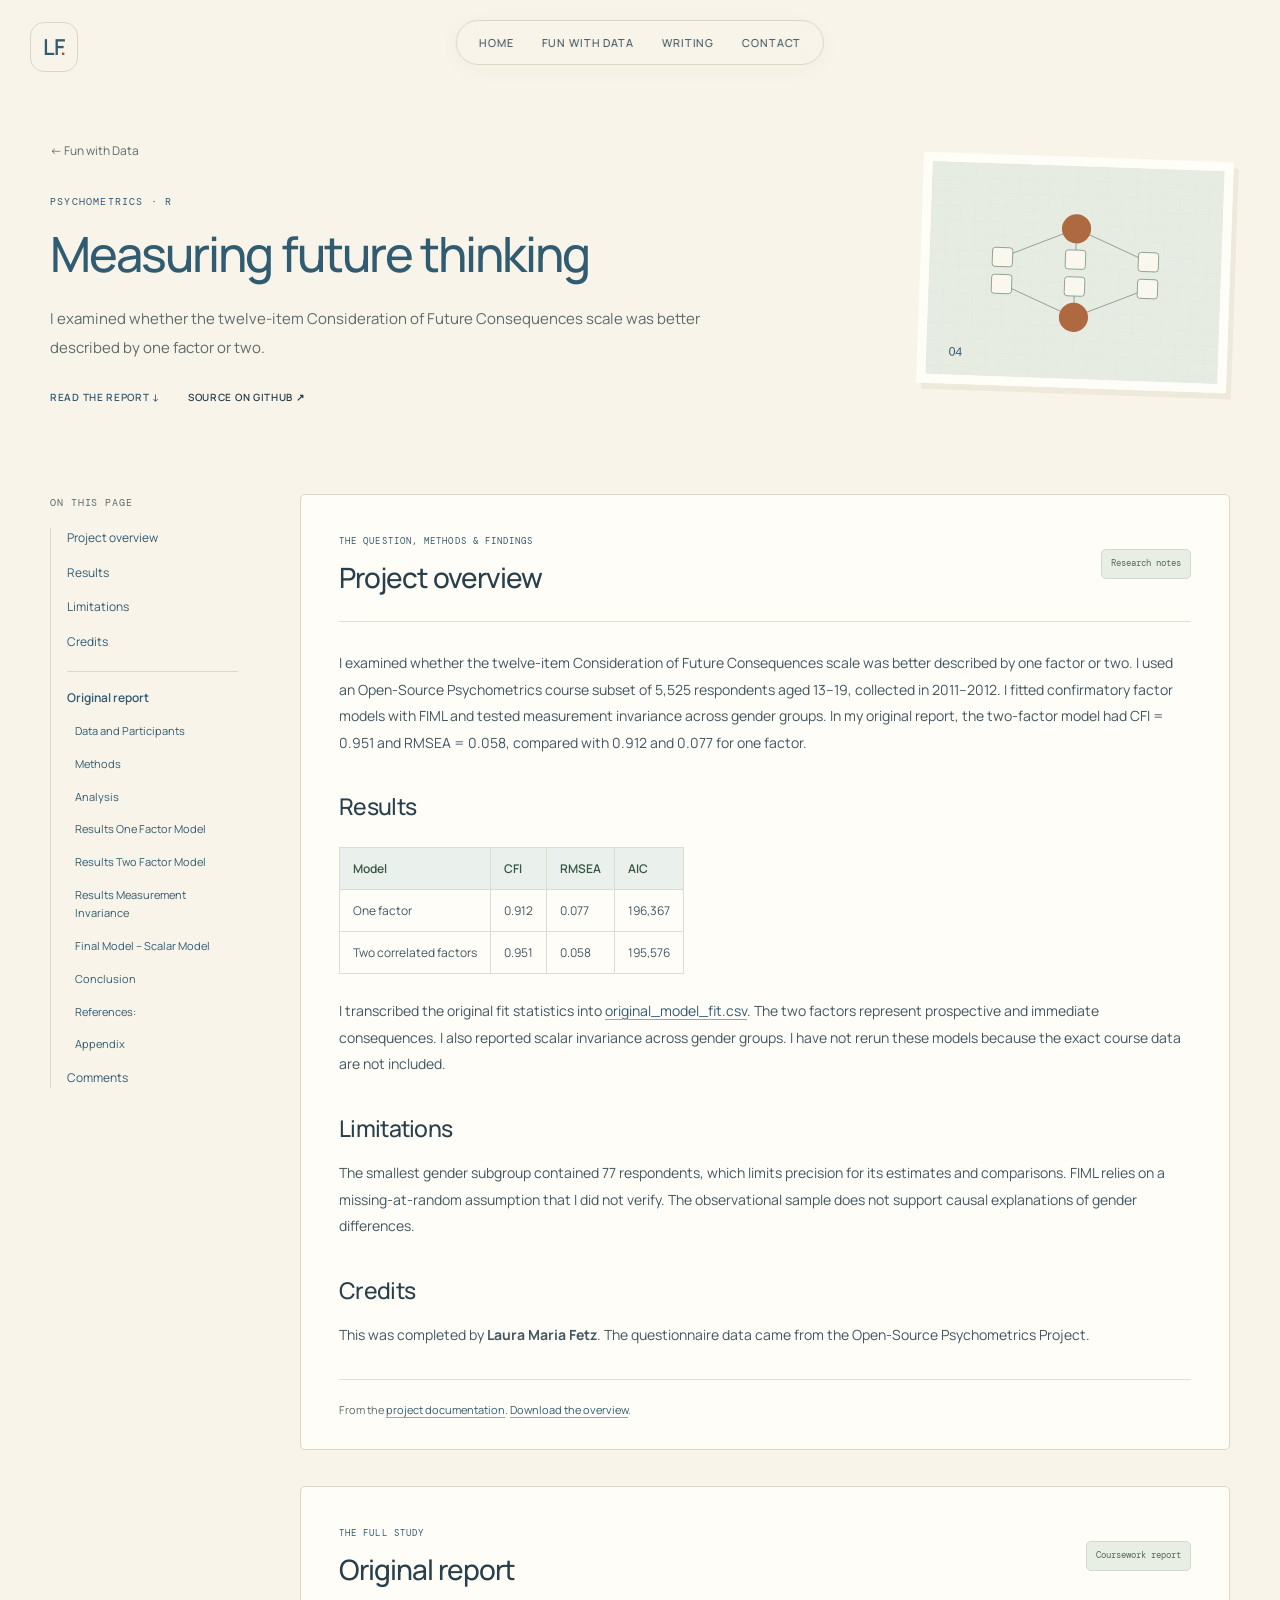
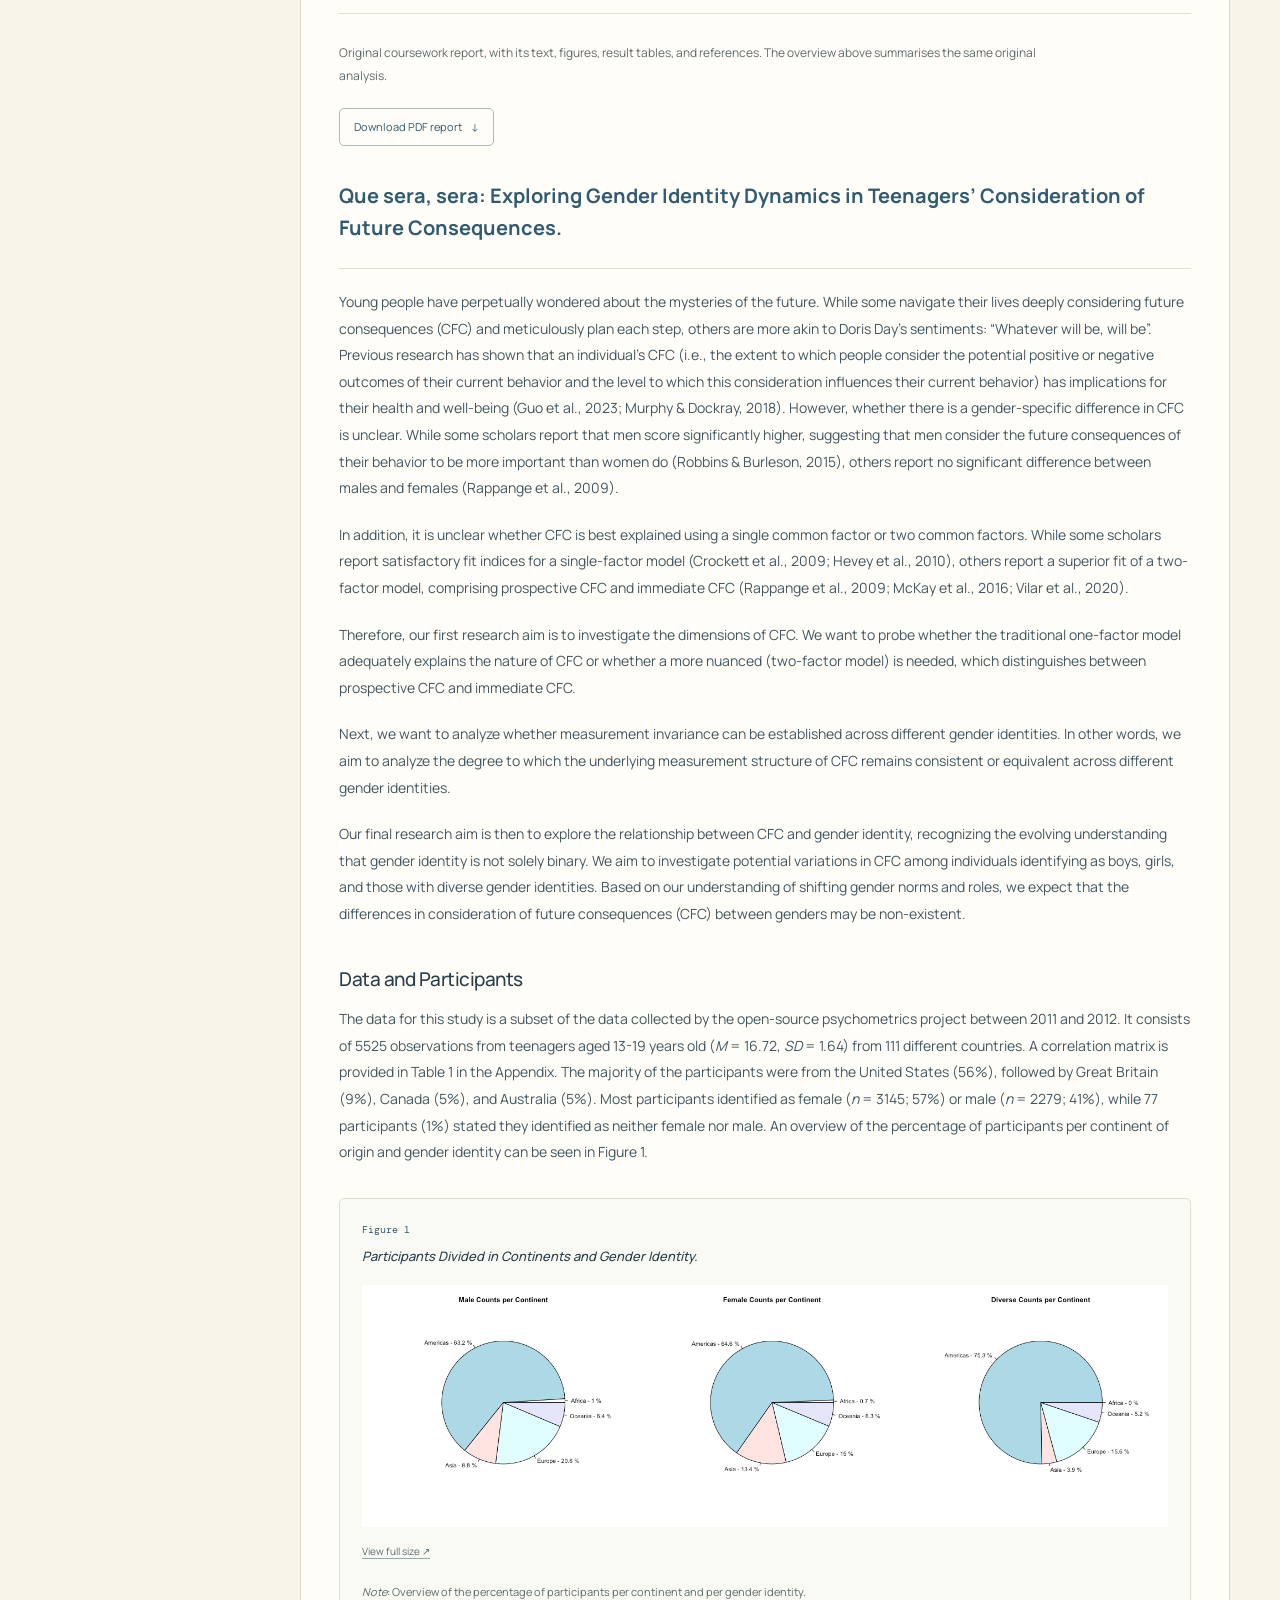
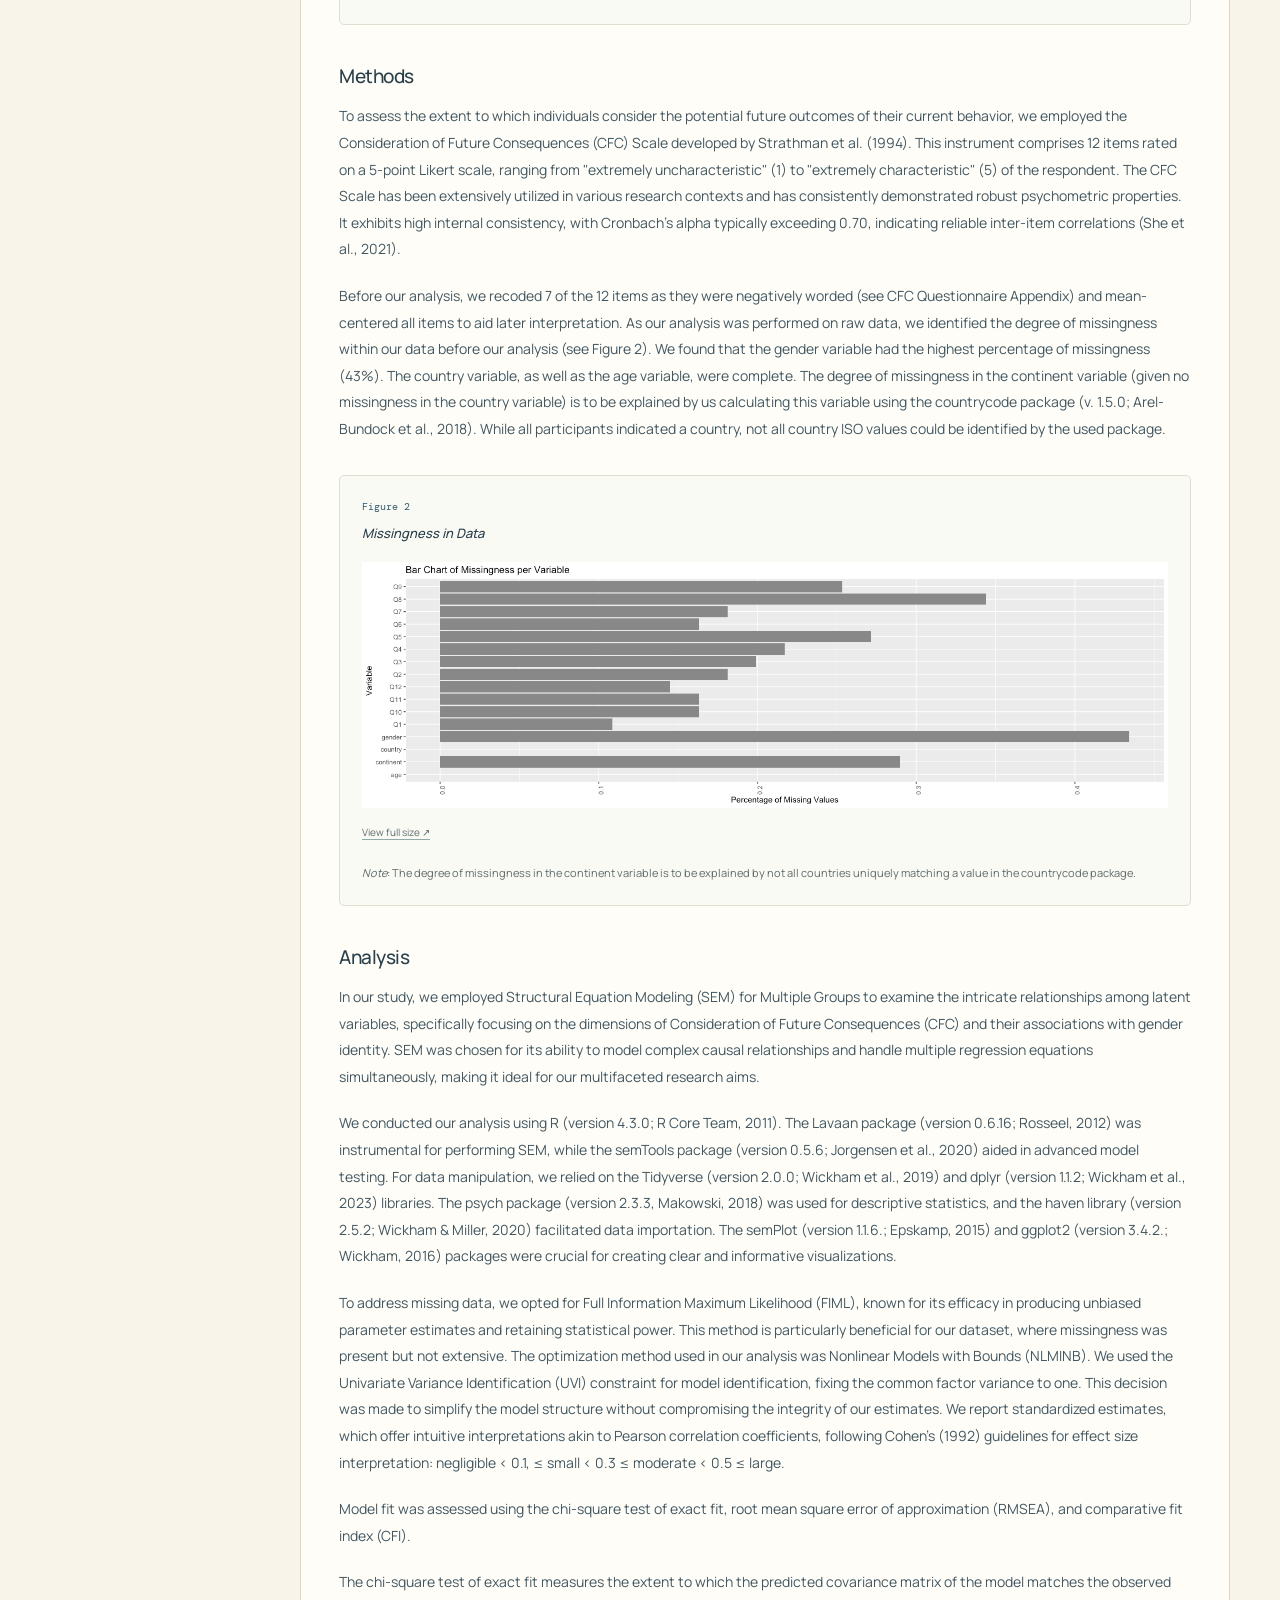
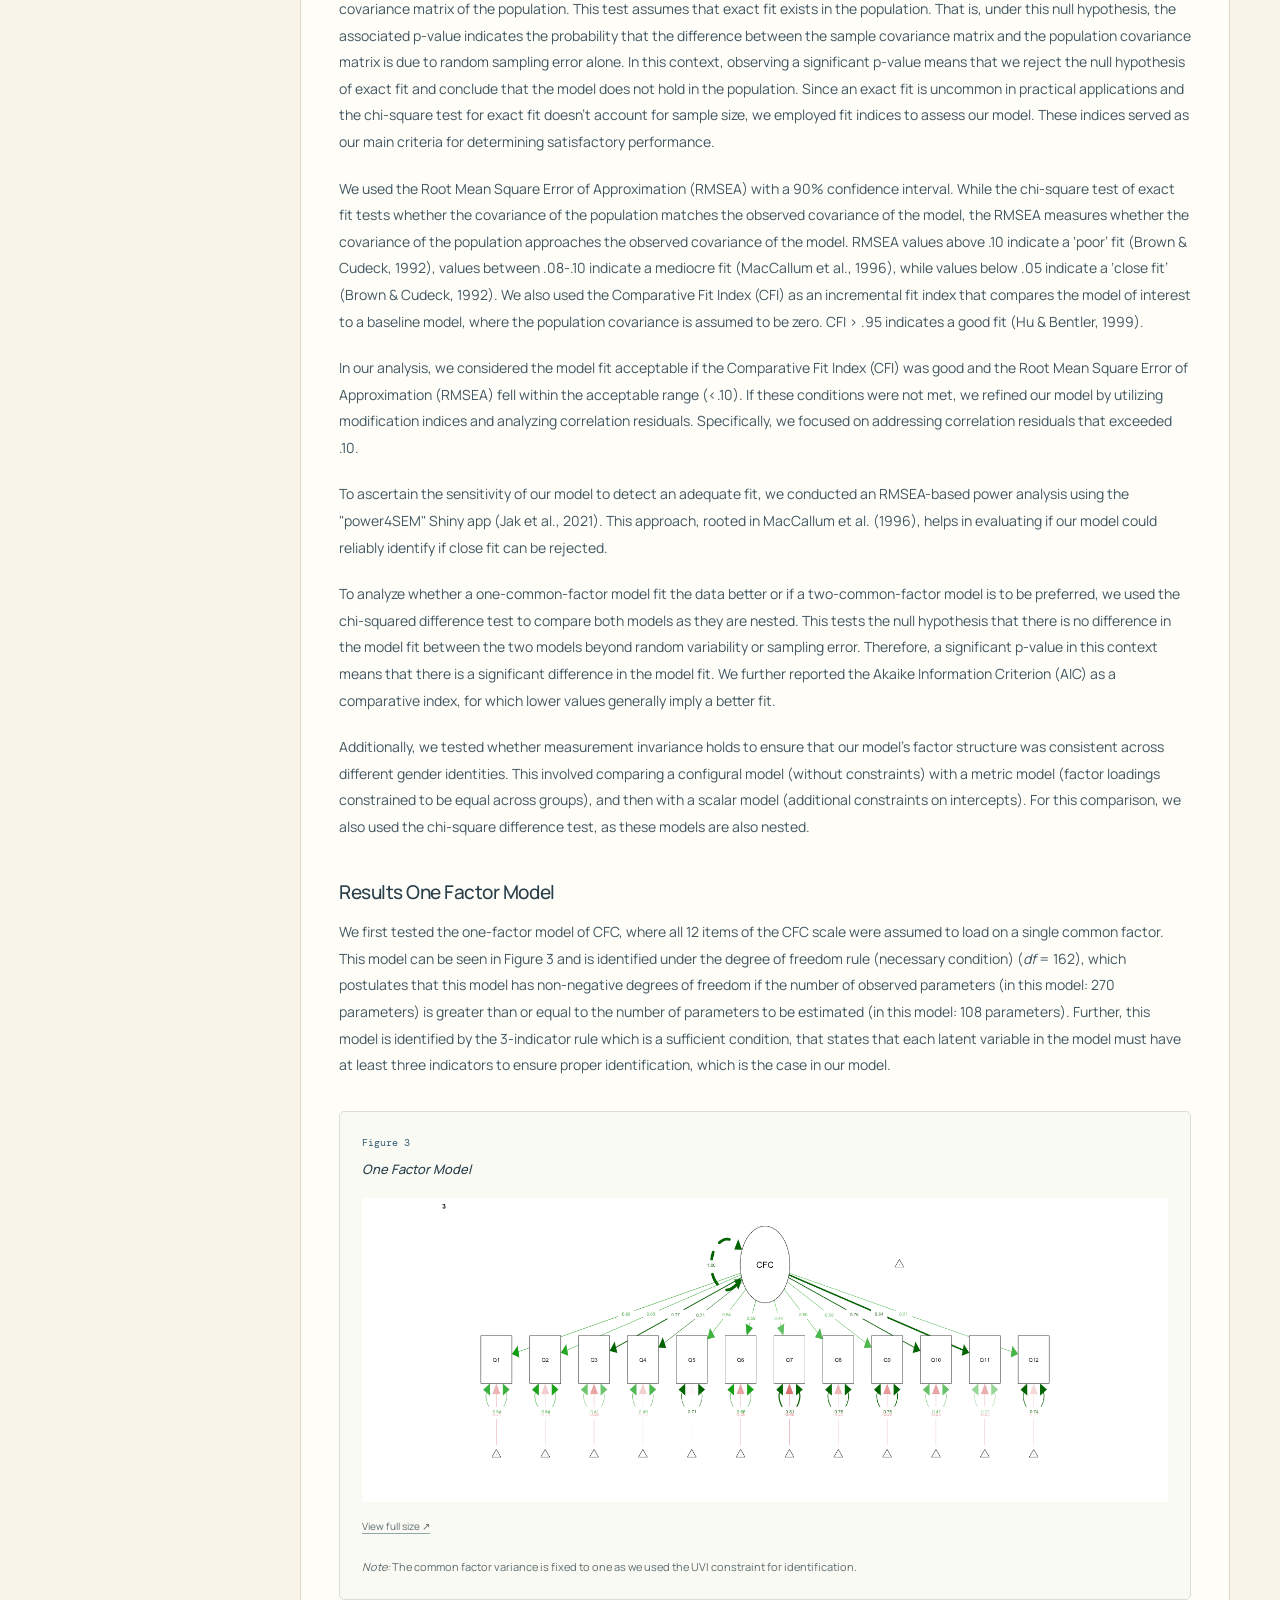
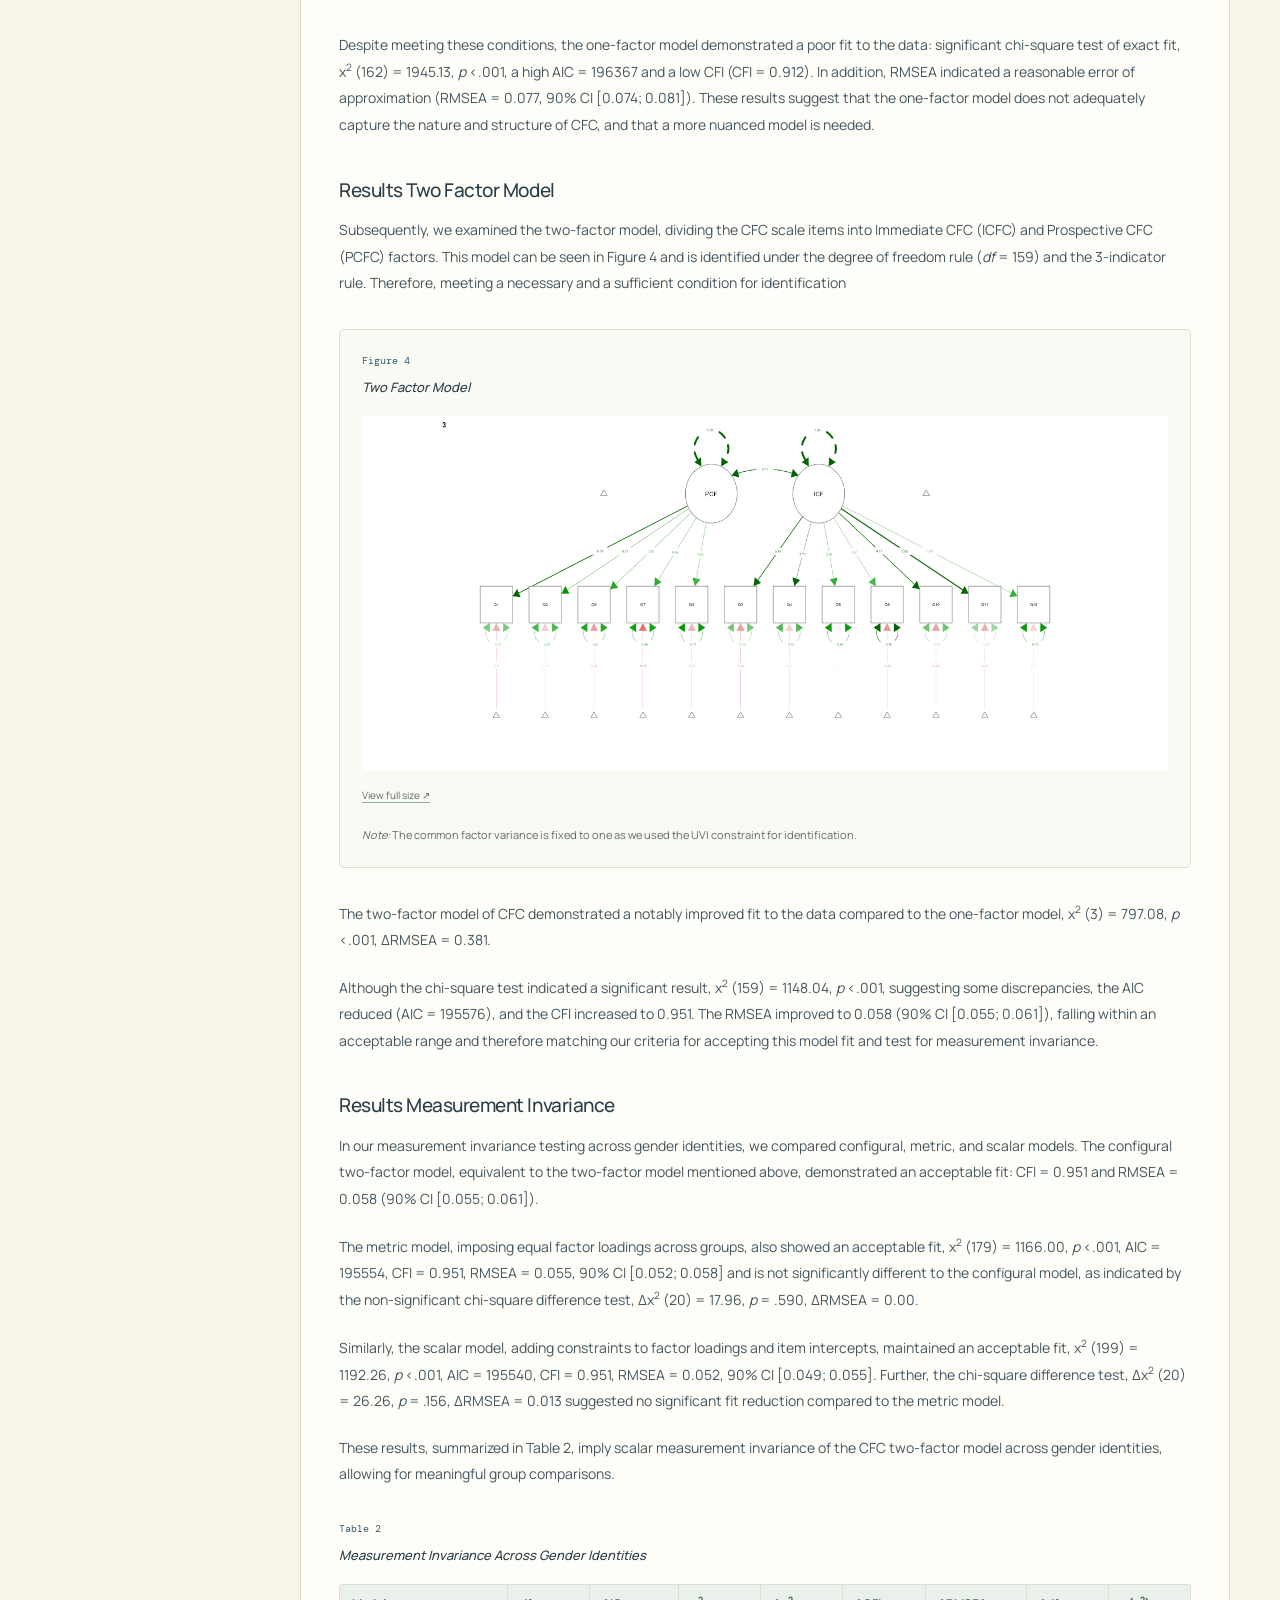
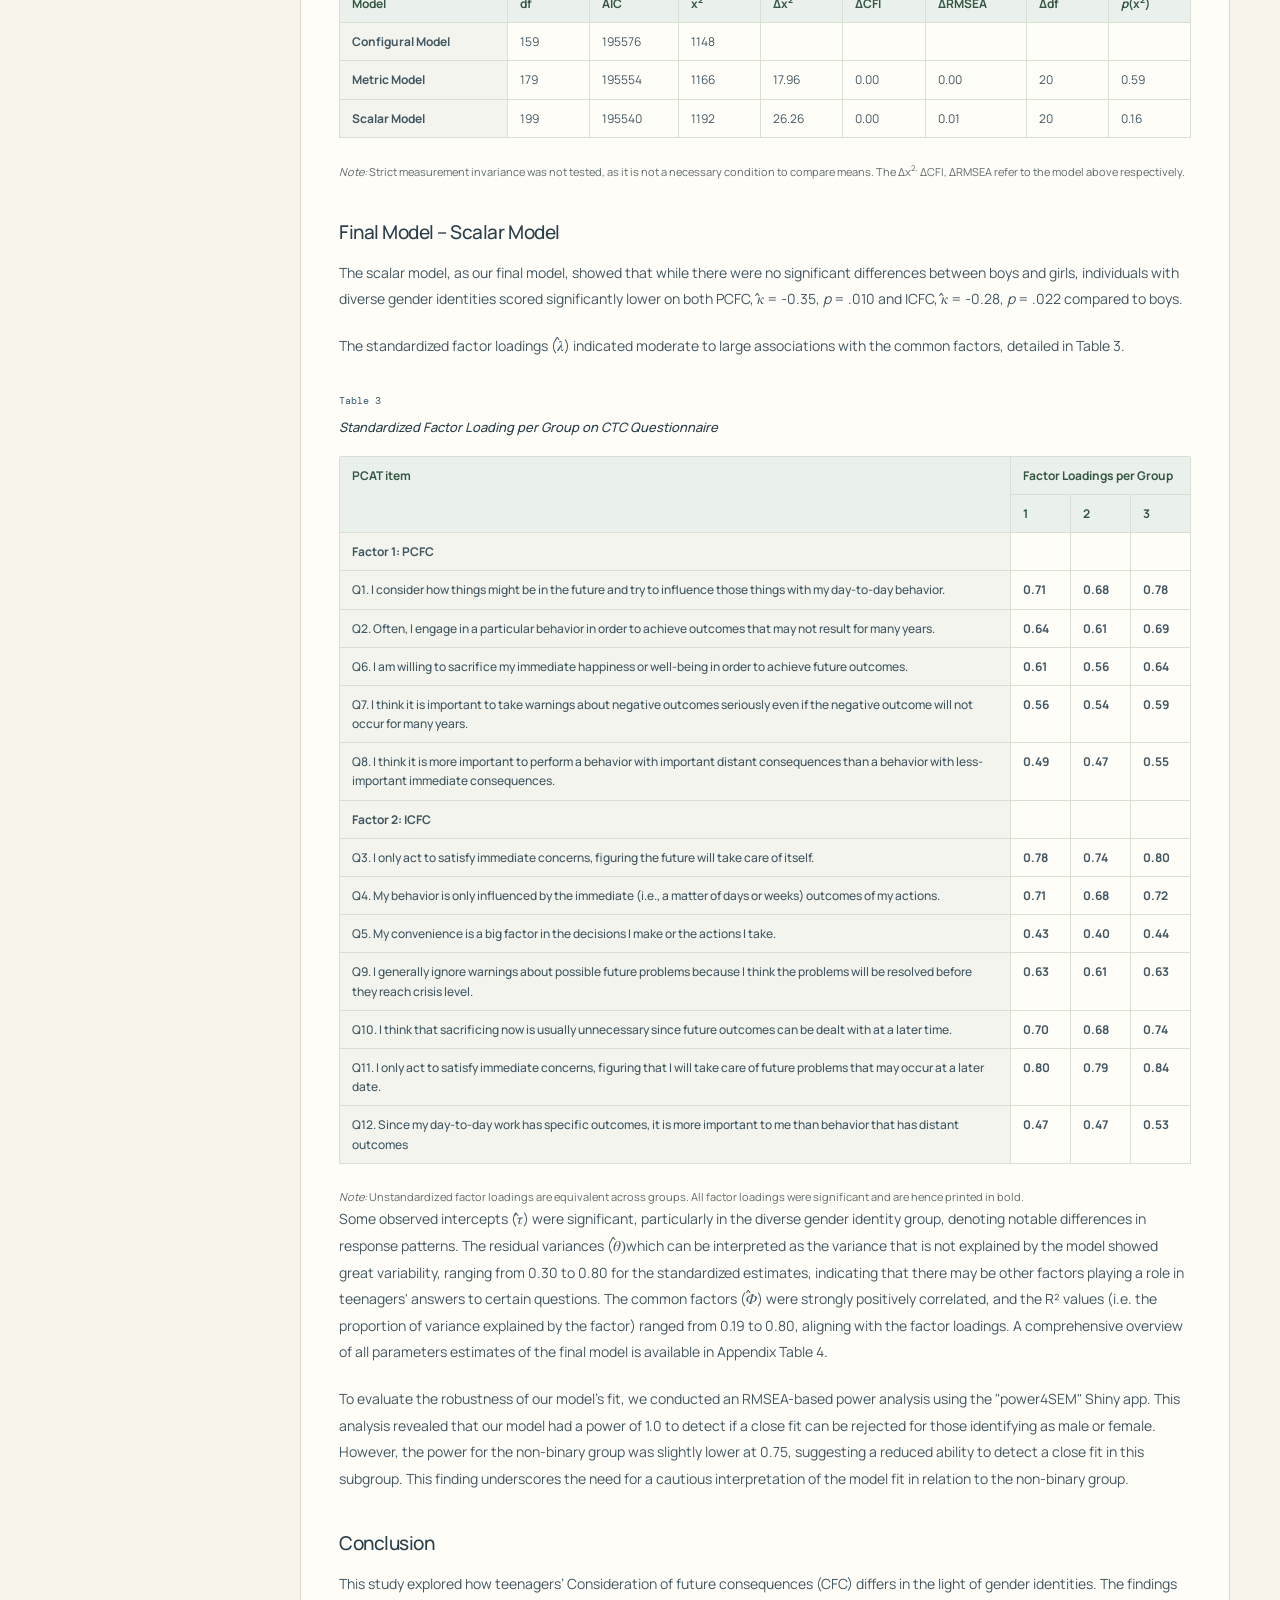
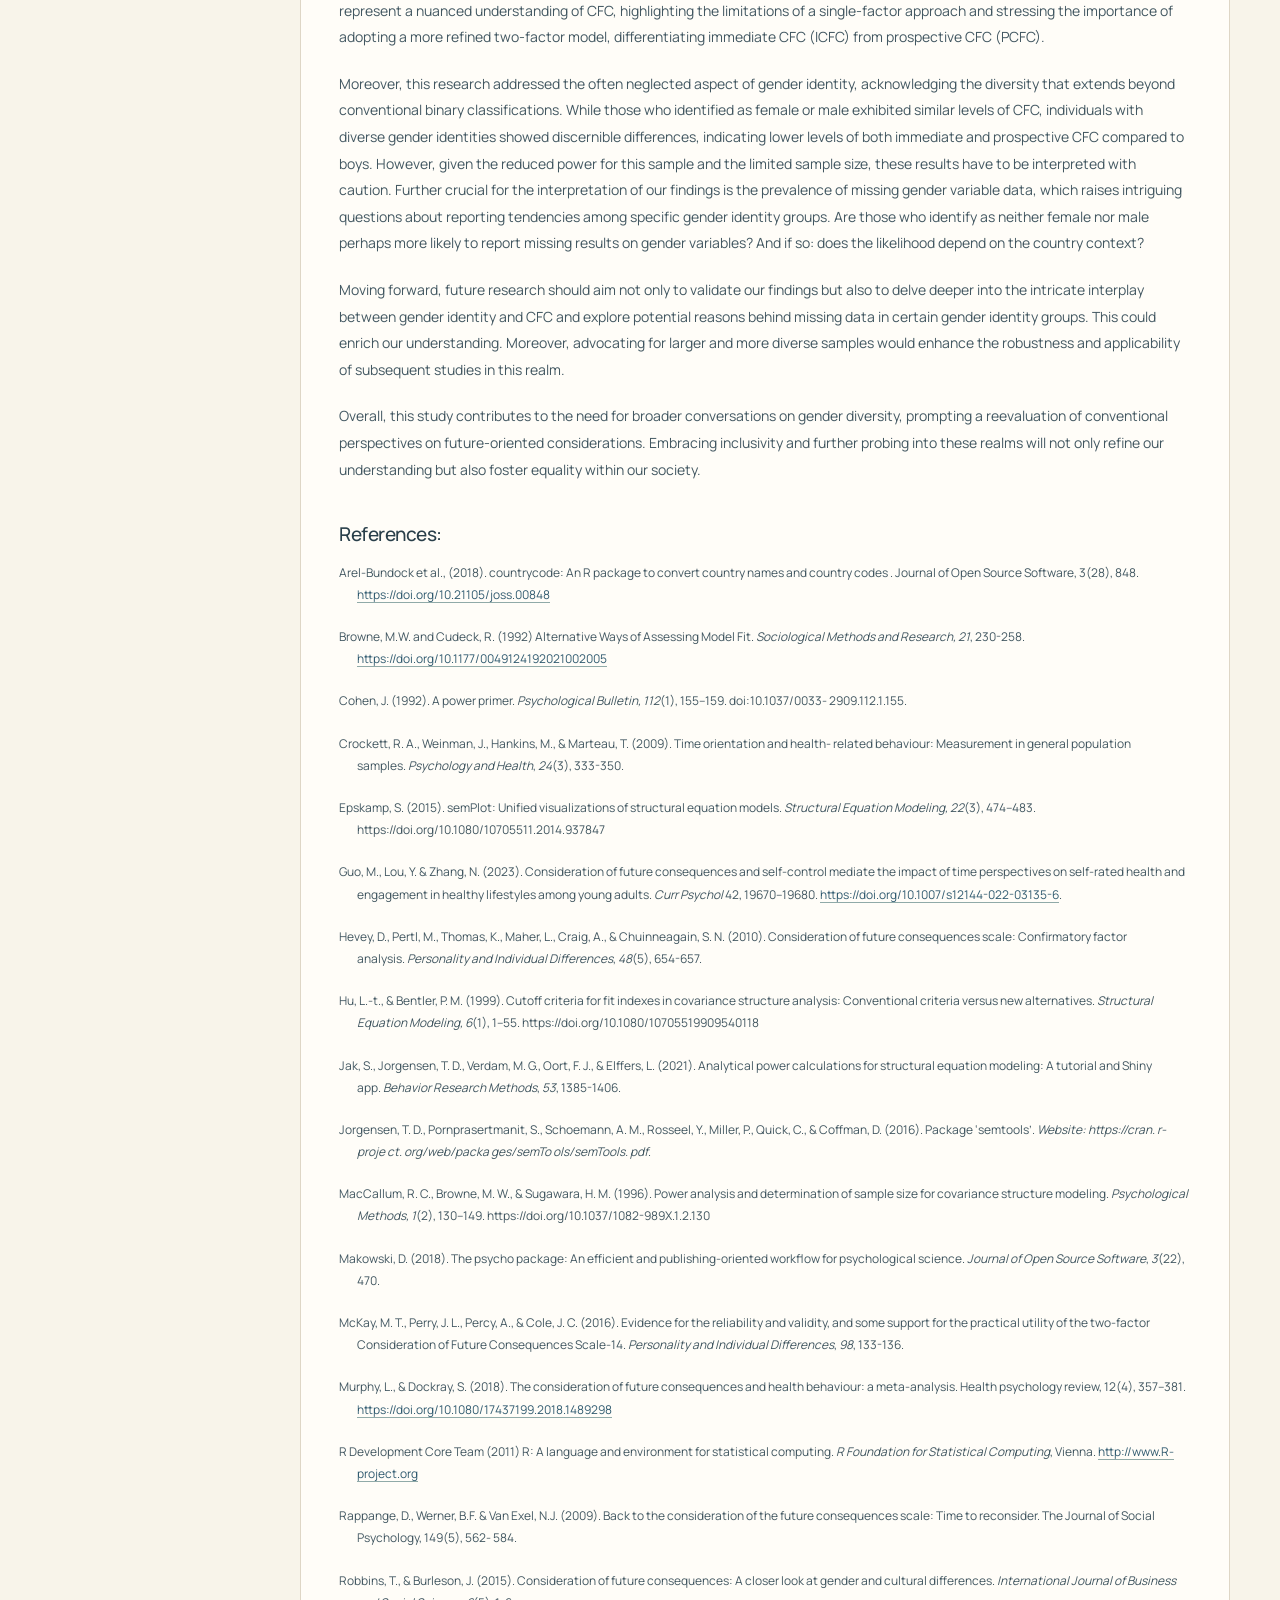
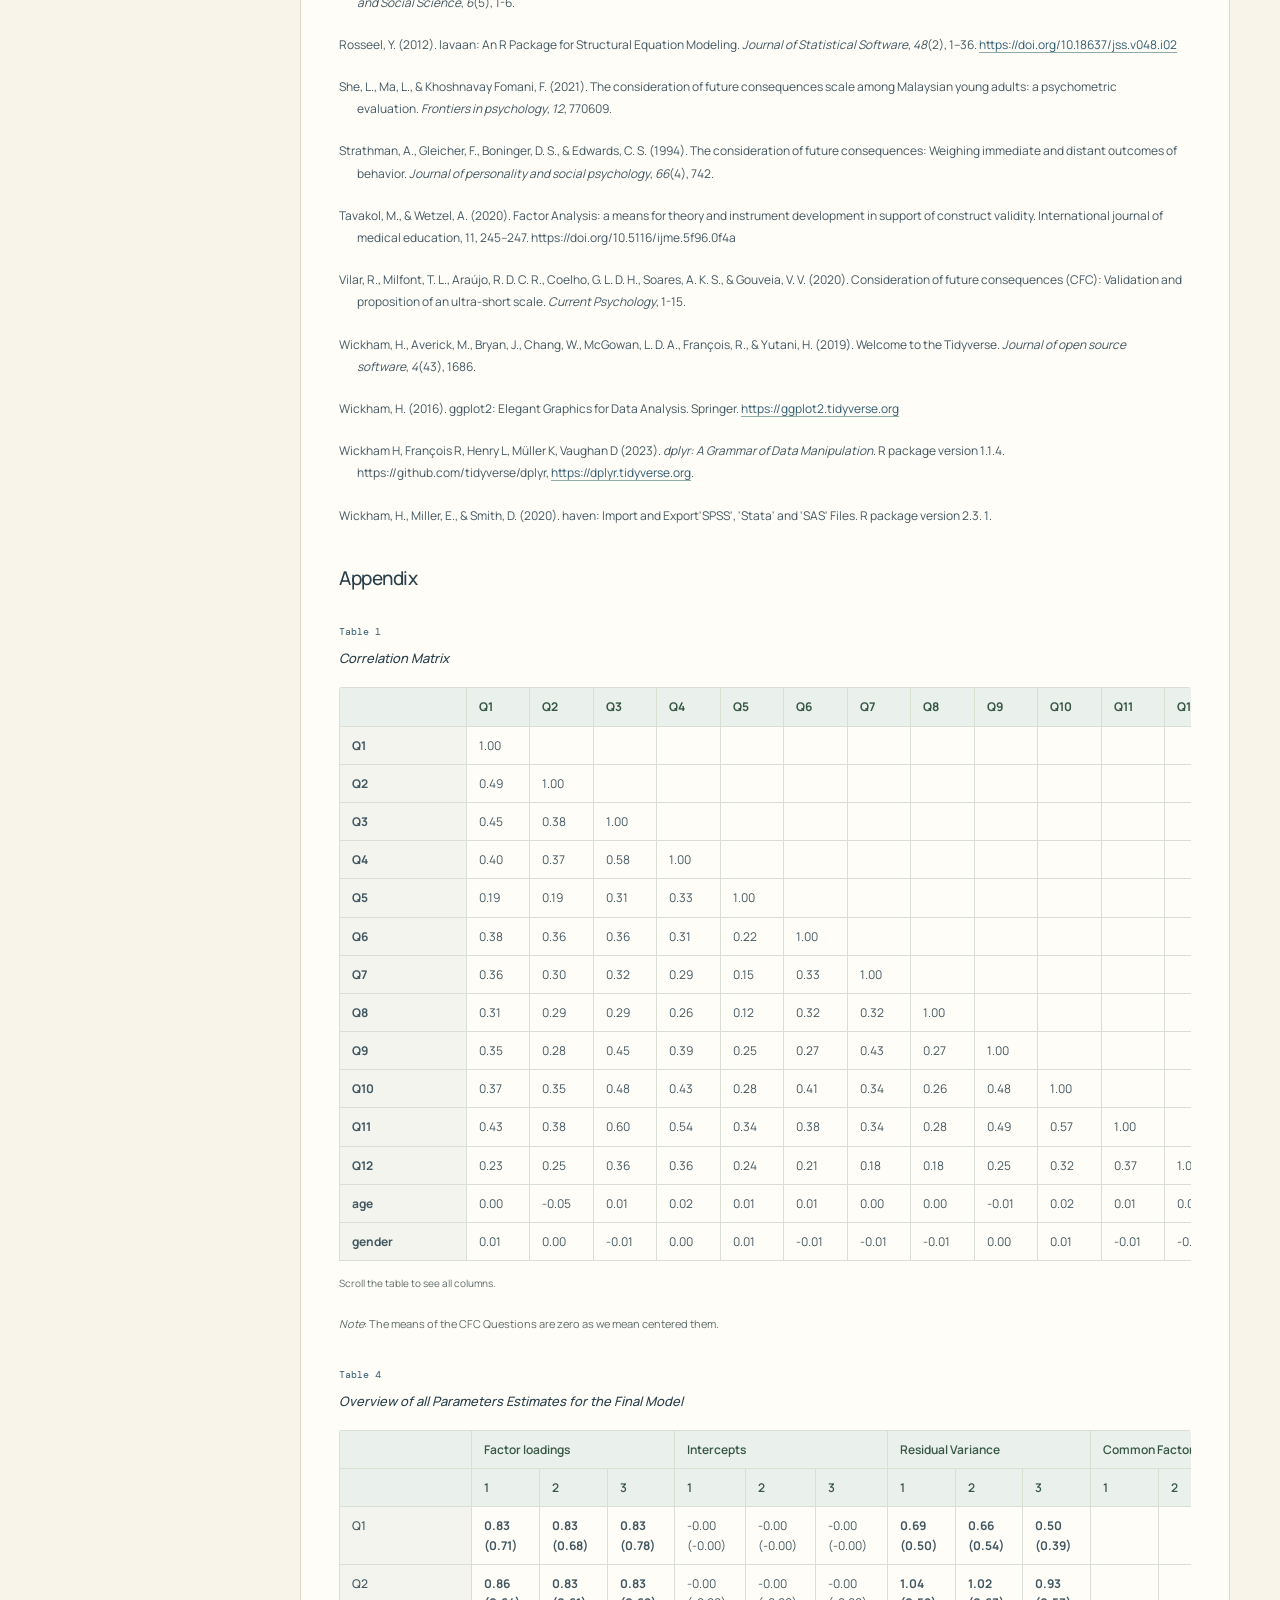
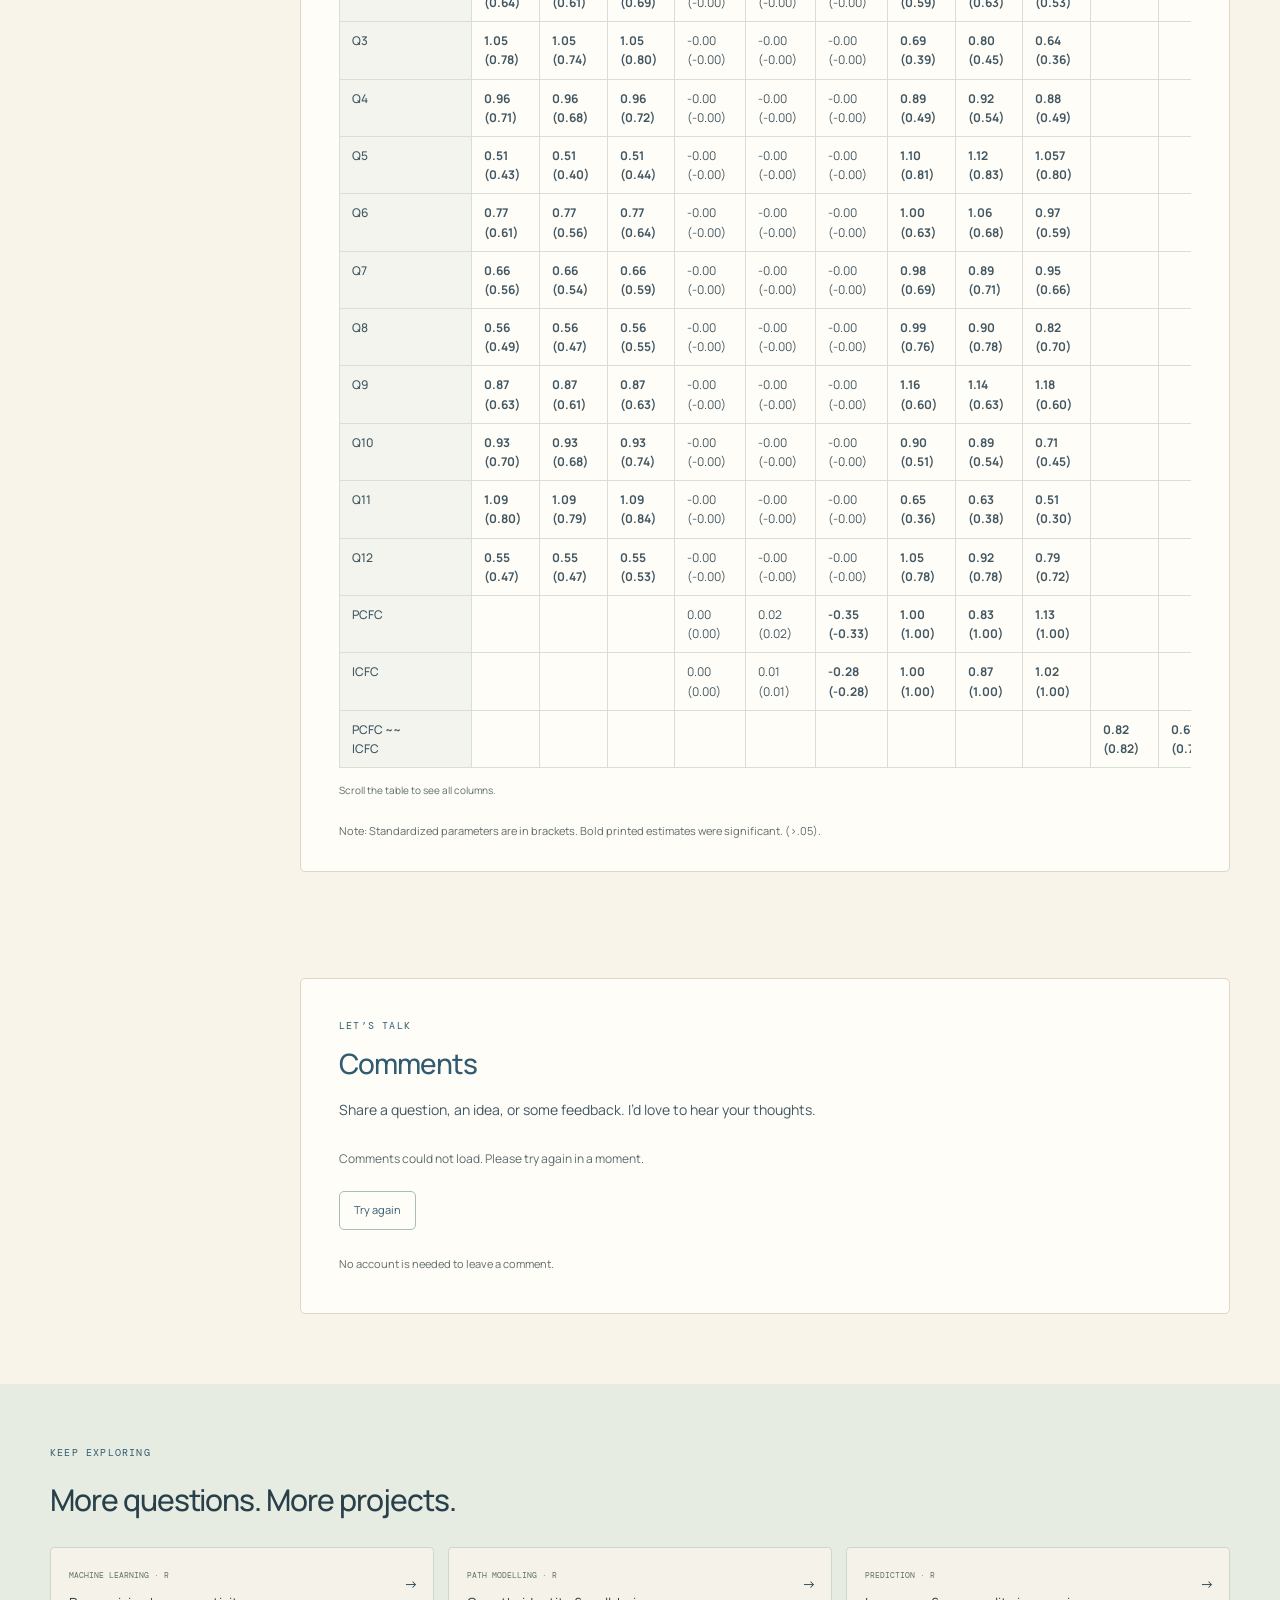
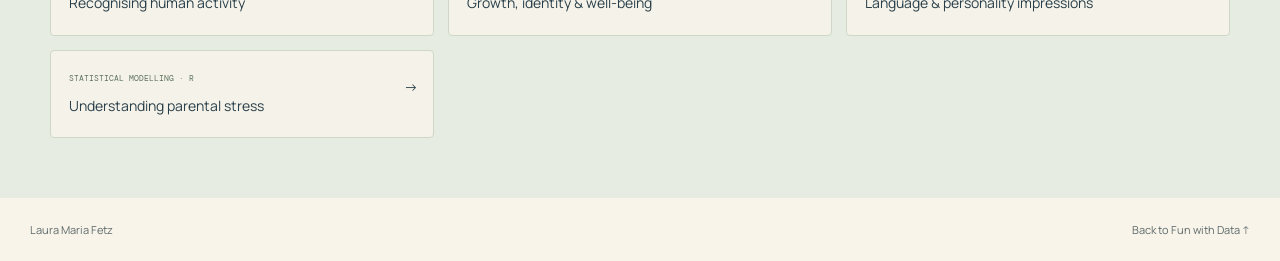
==== commit e6c5bb37: "Clarify publication feature and simplify research, internship and project sections" ====
--- a/projects/future-thinking/index.html
+++ b/projects/future-thinking/index.html
@@ -1,7 +1,7 @@
 <!DOCTYPE html>
 <html lang="en"><head><meta charset="UTF-8"><meta name="viewport" content="width=device-width, initial-scale=1.0"><meta name="description" content="I examined whether the twelve-item Consideration of Future Consequences scale was better described by one factor or two."><meta name="theme-color" content="#f8f4ea"><title>Measuring future thinking — Laura Maria Fetz</title><link rel="icon" href="../../favicon.svg" type="image/svg+xml"><link rel="preconnect" href="https://fonts.googleapis.com"><link rel="preconnect" href="https://fonts.gstatic.com" crossorigin><link href="https://fonts.googleapis.com/css2?family=Manrope:wght@400;500;600;700&amp;family=DM+Mono:wght@400;500&amp;display=swap" rel="stylesheet"><link rel="stylesheet" href="../../tooplate-ivory-style.css"><link rel="stylesheet" href="../../personal.css"><link rel="stylesheet" href="../../project.css"><link rel="stylesheet" href="https://www.htmlcommentbox.com/static/skins/bootstrap/twitter-bootstrap.css?v=0"><link rel="stylesheet" href="../../comments.css?v=guest-comments"></head>
-<body class="project-page"><a class="skip-link" href="#main">Skip to content</a><a class="site-mark" href="../../index.html#home" aria-label="Laura Maria Fetz, home">LF<span>.</span></a><nav class="pill-nav" aria-label="Main navigation"><a href="../../index.html#home">Home</a><a href="../../index.html#projects" class="active" aria-current="location">More fun with data</a><a href="../../index.html#writing">Writing</a><a href="../../index.html#contact">Contact</a></nav><button class="hamburger" aria-label="Open navigation" aria-expanded="false" aria-controls="mobile-navigation"><span></span><span></span><span></span></button><nav class="mobile-nav" id="mobile-navigation" aria-label="Mobile navigation" hidden><a href="../../index.html#home">Home</a><a href="../../index.html#projects" class="active" aria-current="location">More fun with data</a><a href="../../index.html#writing">Writing</a><a href="../../index.html#contact">Contact</a></nav>
-<main id="main"><header class="project-hero"><div class="project-heading"><a href="../../index.html#projects" class="project-back">← More fun with data</a><p class="section-eyebrow">Psychometrics · R</p><h1>Measuring future thinking</h1><p class="project-deck">I examined whether the twelve-item Consideration of Future Consequences scale was better described by one factor or two.</p><div class="project-hero-actions"><a class="cta-link" href="#report">Read the report <span aria-hidden="true">↓</span></a><a class="cta-link cta-link--dark" href="https://github.com/laurafetz/Consideration-of-Future-Consequences-SEM-Factor-Model" target="_blank" rel="noopener noreferrer">Source on GitHub <span aria-hidden="true">↗</span></a></div></div><img class="project-cover" src="../../images/project-04.svg" alt="" width="520" height="380"></header>
+<body class="project-page"><a class="skip-link" href="#main">Skip to content</a><a class="site-mark" href="../../index.html#home" aria-label="Laura Maria Fetz, home">LF<span>.</span></a><nav class="pill-nav" aria-label="Main navigation"><a href="../../index.html#home">Home</a><a href="../../index.html#projects" class="active" aria-current="location">Fun with Data</a><a href="../../index.html#writing">Writing</a><a href="../../index.html#contact">Contact</a></nav><button class="hamburger" aria-label="Open navigation" aria-expanded="false" aria-controls="mobile-navigation"><span></span><span></span><span></span></button><nav class="mobile-nav" id="mobile-navigation" aria-label="Mobile navigation" hidden><a href="../../index.html#home">Home</a><a href="../../index.html#projects" class="active" aria-current="location">Fun with Data</a><a href="../../index.html#writing">Writing</a><a href="../../index.html#contact">Contact</a></nav>
+<main id="main"><header class="project-hero"><div class="project-heading"><a href="../../index.html#projects" class="project-back">← Fun with Data</a><p class="section-eyebrow">Psychometrics · R</p><h1>Measuring future thinking</h1><p class="project-deck">I examined whether the twelve-item Consideration of Future Consequences scale was better described by one factor or two.</p><div class="project-hero-actions"><a class="cta-link" href="#report">Read the report <span aria-hidden="true">↓</span></a><a class="cta-link cta-link--dark" href="https://github.com/laurafetz/Consideration-of-Future-Consequences-SEM-Factor-Model" target="_blank" rel="noopener noreferrer">Source on GitHub <span aria-hidden="true">↗</span></a></div></div><img class="project-cover" src="../../images/project-04.svg" alt="" width="520" height="380"></header>
 <div class="project-reading-layout"><aside class="project-contents" aria-label="On this page"><p>On this page</p><nav><a href="#overview">Project overview</a><a href="#overview-results">Results</a><a href="#overview-limitations">Limitations</a><a href="#overview-credits">Credits</a><a class="toc-report" href="#report">Original report</a><a class="toc-report-section" href="#report-data-and-participants">Data and Participants</a><a class="toc-report-section" href="#report-methods">Methods</a><a class="toc-report-section" href="#report-analysis">Analysis</a><a class="toc-report-section" href="#report-results-one-factor-model">Results One Factor Model</a><a class="toc-report-section" href="#report-results-two-factor-model">Results Two Factor Model</a><a class="toc-report-section" href="#report-results-measurement-invariance">Results Measurement Invariance</a><a class="toc-report-section" href="#report-final-model-scalar-model">Final Model – Scalar Model</a><a class="toc-report-section" href="#report-conclusion">Conclusion</a><a class="toc-report-section" href="#report-references">References:</a><a class="toc-report-section" href="#report-appendix">Appendix</a><a href="#comments">Comments</a></nav></aside><article class="project-document"><section class="project-reader-section" id="overview"><div class="reader-section-heading"><div><p class="section-eyebrow">The question, methods &amp; findings</p><h2>Project overview</h2></div><span class="reader-badge">Research notes</span></div><div class="project-prose"><p>I examined whether the twelve-item Consideration of Future Consequences scale was better described by one factor or two. I used an Open-Source Psychometrics course subset of 5,525 respondents aged 13–19, collected in 2011–2012. I fitted confirmatory factor models with FIML and tested measurement invariance across gender groups. In my original report, the two-factor model had CFI = 0.951 and RMSEA = 0.058, compared with 0.912 and 0.077 for one factor.</p>
 <h2 id="overview-results">Results</h2>
 <table>
@@ -33,4 +33,4 @@
 <p>This was completed by <strong>Laura Maria Fetz</strong>. The questionnaire data came from the Open-Source Psychometrics Project.</p>
 </div><p class="source-note">From the <a href="https://github.com/laurafetz/Consideration-of-Future-Consequences-SEM-Factor-Model/blob/main/README.md" target="_blank" rel="noopener noreferrer">project documentation</a>. <a href="downloads/project-overview.md" download>Download the overview</a>.</p></section><section class="project-reader-section" id="report"><div class="reader-section-heading"><div><p class="section-eyebrow">The full study</p><h2>Original report</h2></div><span class="reader-badge">Coursework report</span></div><p class="reader-note">Original coursework report, with its text, figures, result tables, and references. The overview above summarises the same original analysis.</p><div class="report-toolbar"><a class="reader-button reader-button-secondary" href="downloads/report.pdf" download>Download PDF report <span aria-hidden="true">↓</span></a></div><div class="project-prose report-prose"><p class="report-original-title"><strong>Que</strong><strong> sera, sera: Exploring Gender </strong><strong>Identity </strong><strong>Dynamics in Teenagers’ </strong><strong>Consideration of </strong><strong>Future</strong><strong> Consequences</strong><strong>.</strong></p><p>Young people have perpetually wondered about the mysteries of the future. While some navigate their lives deeply considering future consequences (CFC) and meticulously plan each step, others are more akin to Doris Day’s sentiments: “Whatever will be, will be”. Previous research has shown that an individual’s CFC (i.e., the extent to which people consider the potential positive or negative outcomes of their current behavior and the level to which this consideration influences their current behavior) has implications for their health and well-being (Guo et al., 2023; Murphy &amp; Dockray, 2018). However, whether there is a gender-specific difference in CFC is unclear. While some scholars report that men score significantly higher, suggesting that men consider the future consequences of their behavior to be more important than women do (Robbins &amp; Burleson, 2015), others report no significant difference between males and females (Rappange et al., 2009).</p><p>In addition, it is unclear whether CFC is best explained using a single common factor or two common factors. While some scholars report satisfactory fit indices for a single-factor model (Crockett et al., 2009; Hevey et al., 2010), others report a superior fit of a two-factor model, comprising prospective CFC and immediate CFC (Rappange et al., 2009; McKay et al., 2016; Vilar et al., 2020).</p><p>Therefore, our first research aim is to investigate the dimensions of CFC. We want to probe whether the traditional one-factor model adequately explains the nature of CFC or whether a more nuanced (two-factor model) is needed, which distinguishes between prospective CFC and immediate CFC.</p><p>Next, we want to analyze whether measurement invariance can be established across different gender identities. In other words, we aim to analyze the degree to which the underlying measurement structure of CFC remains consistent or equivalent across different gender identities.</p><p>Our final research aim is then to explore the relationship between CFC and gender identity, recognizing the evolving understanding that gender identity is not solely binary. We aim to investigate potential variations in CFC among individuals identifying as boys, girls, and those with diverse gender identities. Based on our understanding of shifting gender norms and roles, we expect that the differences in consideration of future consequences (CFC) between genders may be non-existent.</p><h3 id="report-data-and-participants">Data and Participants</h3><p>The data for this study is a subset of the data collected by the open-source psychometrics project between 2011 and 2012. It consists of 5525 observations from teenagers aged 13-19 years old (<em>M</em> = 16.72, <em>SD</em> = 1.64) from 111 different countries. A correlation matrix is provided in Table 1 in the Appendix. The majority of the participants were from the United States (56%), followed by Great Britain (9%), Canada (5%), and Australia (5%). Most participants identified as female (<em>n</em> = 3145; 57%) or male (<em>n</em> = 2279; 41%), while 77 participants (1%) stated they identified as neither female nor male. An overview of the percentage of participants per continent of origin and gender identity can be seen in Figure 1.</p><figure class="report-figure" id="report-figure-1"><figcaption><span>Figure 1</span><em>Participants Divided</em><em> i</em><em>n Continents and Gender Identity.</em></figcaption><div class="report-figure-panels"><div class="report-figure-panel"><a href="assets/report-image1.png" target="_blank" rel="noopener noreferrer" aria-label="Open Figure 1: Participants Divided in Continents and Gender Identity. at full size"><img src="assets/report-image1.png" alt="Figure 1: Participants Divided in Continents and Gender Identity." loading="lazy"></a><a class="report-image-open" href="assets/report-image1.png" target="_blank" rel="noopener noreferrer">View full size <span aria-hidden="true">↗</span></a></div></div><p class="report-note"><em>Note</em>: Overview of the percentage of participants per continent and per gender identity.</p></figure><h3 id="report-methods">Methods</h3><p>To assess the extent to which individuals consider the potential future outcomes of their current behavior, we employed the Consideration of Future Consequences (CFC) Scale developed by Strathman et al. (1994). This instrument comprises 12 items rated on a 5-point Likert scale, ranging from &quot;extremely uncharacteristic&quot; (1) to &quot;extremely characteristic&quot; (5) of the respondent. The CFC Scale has been extensively utilized in various research contexts and has consistently demonstrated robust psychometric properties. It exhibits high internal consistency, with Cronbach&#x27;s alpha typically exceeding 0.70, indicating reliable inter-item correlations (She et al., 2021).</p><p>Before our analysis, we recoded 7 of the 12 items as they were negatively worded (see CFC Questionnaire Appendix) and mean-centered all items to aid later interpretation. As our analysis was performed on raw data, we identified the degree of missingness within our data before our analysis (see Figure 2). We found that the gender variable had the highest percentage of missingness (43%). The country variable, as well as the age variable, were complete. The degree of missingness in the continent variable (given no missingness in the country variable) is to be explained by us calculating this variable using the countrycode package (v. 1.5.0; Arel-Bundock et al., 2018). While all participants indicated a country, not all country ISO values could be identified by the used package.</p><figure class="report-figure" id="report-figure-2"><figcaption><span>Figure 2</span><em>Missingness in Data</em></figcaption><div class="report-figure-panels"><div class="report-figure-panel"><a href="assets/report-image2.png" target="_blank" rel="noopener noreferrer" aria-label="Open Figure 2: Missingness in Data at full size"><img src="assets/report-image2.png" alt="Figure 2: Missingness in Data" loading="lazy"></a><a class="report-image-open" href="assets/report-image2.png" target="_blank" rel="noopener noreferrer">View full size <span aria-hidden="true">↗</span></a></div></div><p class="report-note"><em>Note</em>: The degree of missingness in the continent variable is to be explained by not all countries uniquely matching a value in the countrycode package.</p></figure><h3 id="report-analysis">Analysis</h3><p>In our study, we employed Structural Equation Modeling (SEM) for Multiple Groups to examine the intricate relationships among latent variables, specifically focusing on the dimensions of Consideration of Future Consequences (CFC) and their associations with gender identity. SEM was chosen for its ability to model complex causal relationships and handle multiple regression equations simultaneously, making it ideal for our multifaceted research aims.</p><p>We conducted our analysis using R (version 4.3.0; R Core Team, 2011). The Lavaan package (version 0.6.16; Rosseel, 2012) was instrumental for performing SEM, while the semTools package (version 0.5.6; Jorgensen et al., 2020) aided in advanced model testing. For data manipulation, we relied on the Tidyverse (version 2.0.0; Wickham et al., 2019) and dplyr (version 1.1.2; Wickham et al., 2023) libraries. The psych package (version 2.3.3, Makowski, 2018) was used for descriptive statistics, and the haven library (version 2.5.2; Wickham &amp; Miller, 2020) facilitated data importation. The semPlot (version 1.1.6.; Epskamp, 2015) and ggplot2 (version 3.4.2.; Wickham, 2016) packages were crucial for creating clear and informative visualizations.</p><p>To address missing data, we opted for Full Information Maximum Likelihood (FIML), known for its efficacy in producing unbiased parameter estimates and retaining statistical power. This method is particularly beneficial for our dataset, where missingness was present but not extensive. The optimization method used in our analysis was Nonlinear Models with Bounds (NLMINB). We used the Univariate Variance Identification (UVI) constraint for model identification, fixing the common factor variance to one. This decision was made to simplify the model structure without compromising the integrity of our estimates. We report standardized estimates, which offer intuitive interpretations akin to Pearson correlation coefficients, following Cohen’s (1992) guidelines for effect size interpretation: negligible &lt; 0.1, ≤ small &lt; 0.3 ≤ moderate &lt; 0.5 ≤ large.</p><p>Model fit was assessed using the chi-square test of exact fit, root mean square error of approximation (RMSEA), and comparative fit index (CFI).</p><p>The chi-square test of exact fit measures the extent to which the predicted covariance matrix of the model matches the observed covariance matrix of the population. This test assumes that exact fit exists in the population. That is, under this null hypothesis, the associated p-value indicates the probability that the difference between the sample covariance matrix and the population covariance matrix is due to random sampling error alone. In this context, observing a significant p-value means that we reject the null hypothesis of exact fit and conclude that the model does not hold in the population. Since an exact fit is uncommon in practical applications and the chi-square test for exact fit doesn&#x27;t account for sample size, we employed fit indices to assess our model. These indices served as our main criteria for determining satisfactory performance.</p><p>We used the Root Mean Square Error of Approximation (RMSEA) with a 90% confidence interval. While the chi-square test of exact fit tests whether the covariance of the population matches the observed covariance of the model, the RMSEA measures whether the covariance of the population approaches the observed covariance of the model. RMSEA values above .10 indicate a ‘poor’ fit (Brown &amp; Cudeck, 1992), values between .08-.10 indicate a mediocre fit (MacCallum et al., 1996), while values below .05 indicate a ‘close fit’ (Brown &amp; Cudeck, 1992). We also used the Comparative Fit Index (CFI) as an incremental fit index that compares the model of interest to a baseline model, where the population covariance is assumed to be zero. CFI &gt; .95 indicates a good fit (Hu &amp; Bentler, 1999).</p><p>In our analysis, we considered the model fit acceptable if the Comparative Fit Index (CFI) was good and the Root Mean Square Error of Approximation (RMSEA) fell within the acceptable range (&lt;.10). If these conditions were not met, we refined our model by utilizing modification indices and analyzing correlation residuals. Specifically, we focused on addressing correlation residuals that exceeded .10.</p><p>To ascertain the sensitivity of our model to detect an adequate fit, we conducted an RMSEA-based power analysis using the &quot;power4SEM&quot; Shiny app (Jak et al., 2021). This approach, rooted in MacCallum et al. (1996), helps in evaluating if our model could reliably identify if close fit can be rejected.</p><p>To analyze whether a one-common-factor model fit the data better or if a two-common-factor model is to be preferred, we used the chi-squared difference test to compare both models as they are nested. This tests the null hypothesis that there is no difference in the model fit between the two models beyond random variability or sampling error. Therefore, a significant p-value in this context means that there is a significant difference in the model fit. We further reported the Akaike Information Criterion (AIC) as a comparative index, for which lower values generally imply a better fit.</p><p>Additionally, we tested whether measurement invariance holds to ensure that our model&#x27;s factor structure was consistent across different gender identities. This involved comparing a configural model (without constraints) with a metric model (factor loadings constrained to be equal across groups), and then with a scalar model (additional constraints on intercepts). For this comparison, we also used the chi-square difference test, as these models are also nested.</p><h3 id="report-results-one-factor-model">Results One Factor Model</h3><p>We first tested the one-factor model of CFC, where all 12 items of the CFC scale were assumed to load on a single common factor. This model can be seen in Figure 3 and is identified under the degree of freedom rule (necessary condition) (<em>df</em><em> </em>= 162), which postulates that this model has non-negative degrees of freedom if the number of observed parameters (in this model: 270 parameters)  is greater than or equal to the number of parameters to be estimated (in this model: 108 parameters). Further, this model is identified by the 3-indicator rule which is a sufficient condition, that states that each latent variable in the model must have at least three indicators to ensure proper identification, which is the case in our model.</p><figure class="report-figure" id="report-figure-3"><figcaption><span>Figure 3</span><em>One Factor Model</em><em> </em></figcaption><div class="report-figure-panels"><div class="report-figure-panel"><a href="assets/report-image3.png" target="_blank" rel="noopener noreferrer" aria-label="Open Figure 3: One Factor Model at full size"><img src="assets/report-image3.png" alt="Figure 3: One Factor Model" loading="lazy"></a><a class="report-image-open" href="assets/report-image3.png" target="_blank" rel="noopener noreferrer">View full size <span aria-hidden="true">↗</span></a></div></div><p class="report-note"><em>Note:</em> The common factor variance is fixed to one as we used the UVI constraint for identification.</p></figure><p>Despite meeting these conditions, the one-factor model demonstrated a poor fit to the data: significant chi-square test of exact fit, χ<sup>2</sup> (162) = 1945.13, <em>p </em>&lt;.001, a high AIC = 196367 and a low CFI (CFI = 0.912). In addition, RMSEA indicated a reasonable error of approximation (RMSEA = 0.077, 90% CI [0.074; 0.081]). These results suggest that the one-factor model does not adequately capture the nature and structure of CFC, and that a more nuanced model is needed.</p><h3 id="report-results-two-factor-model">Results Two Factor Model</h3><p>Subsequently, we examined the two-factor model, dividing the CFC scale items into Immediate CFC (ICFC) and Prospective CFC (PCFC) factors. This model can be seen in Figure 4 and is identified under the degree of freedom rule (<em>df</em> = 159) and the 3-indicator rule. Therefore, meeting a necessary and a sufficient condition for identification</p><figure class="report-figure" id="report-figure-4"><figcaption><span>Figure 4</span><em>Two Factor Model</em></figcaption><div class="report-figure-panels"><div class="report-figure-panel"><a href="assets/report-image4.png" target="_blank" rel="noopener noreferrer" aria-label="Open Figure 4: Two Factor Model at full size"><img src="assets/report-image4.png" alt="Figure 4: Two Factor Model" loading="lazy"></a><a class="report-image-open" href="assets/report-image4.png" target="_blank" rel="noopener noreferrer">View full size <span aria-hidden="true">↗</span></a></div></div><p class="report-note"><em>Note: </em>The common factor variance is fixed to one as we used the UVI constraint for identification.</p></figure><p>The two-factor model of CFC demonstrated a notably improved fit to the data compared to the one-factor model, χ<sup>2</sup> (3) = 797.08, <em>p</em> &lt;.001, ΔRMSEA = 0.381.</p><p>Although the chi-square test indicated a significant result, χ<sup>2</sup> (159) = 1148.04, <em>p </em>&lt;.001, suggesting some discrepancies, the AIC reduced (AIC = 195576), and the CFI increased to 0.951. The RMSEA improved to 0.058 (90% CI [0.055; 0.061]), falling within an acceptable range and therefore matching our criteria for accepting this model fit and test for measurement invariance.</p><h3 id="report-results-measurement-invariance">Results Measurement Invariance</h3><p>In our measurement invariance testing across gender identities, we compared configural, metric, and scalar models. The configural two-factor model, equivalent to the two-factor model mentioned above, demonstrated an acceptable fit: CFI = 0.951 and RMSEA = 0.058 (90% CI [0.055; 0.061]).</p><p>The metric model, imposing equal factor loadings across groups, also showed an acceptable fit, χ<sup>2</sup> (179) = 1166.00, <em>p</em> &lt;.001, AIC = 195554, CFI = 0.951, RMSEA = 0.055, 90% CI [0.052; 0.058] and is not significantly different to the configural model, as indicated by the non-significant chi-square difference test, Δχ<sup>2</sup> (20) = 17.96, <em>p</em> = .590, ΔRMSEA = 0.00.</p><p>Similarly, the scalar model, adding constraints to factor loadings and item intercepts, maintained an acceptable fit,  χ<sup>2</sup> (199) = 1192.26, <em>p</em> &lt;.001, AIC = 195540, CFI = 0.951, RMSEA = 0.052, 90% CI [0.049; 0.055]. Further, the chi-square difference test, Δχ<sup>2</sup> (20) = 26.26, <em>p</em> = .156, ΔRMSEA = 0.013 suggested no significant fit reduction compared to the metric model.</p><p>These results, summarized in Table 2, imply scalar measurement invariance of the CFC two-factor model across gender identities, allowing for meaningful group comparisons.</p><div class="report-table-caption" id="report-table-2-title"><span>Table 2</span><em>Measurement Invariance Across Gender Identities</em></div><div class="report-table" tabindex="0" role="region" aria-label="Table 2: Measurement Invariance Across Gender Identities" id="report-table-2"><table aria-labelledby="report-table-2-title"><thead><tr><th scope="col"><p><strong>Model</strong></p></th><th scope="col"><p><strong>df</strong></p></th><th scope="col"><p><strong>AIC</strong></p></th><th scope="col"><p><strong>χ</strong><sup><strong>2</strong></sup></p></th><th scope="col"><p><strong>Δχ</strong><sup><strong>2</strong></sup></p></th><th scope="col"><p><strong>Δ</strong><strong>CFI</strong></p></th><th scope="col"><p><strong>Δ</strong><strong>RMSEA</strong></p></th><th scope="col"><p><strong>Δdf</strong></p></th><th scope="col"><p><strong><em>p</em></strong><strong>(χ</strong><sup><strong>2</strong></sup><strong>)</strong></p></th></tr></thead><tbody><tr><th scope="row"><p><strong>Configural Model</strong></p></th><td><p>159</p></td><td><p>195576</p></td><td><p>1148</p></td><td></td><td></td><td></td><td></td><td></td></tr><tr><th scope="row"><p><strong>Metric Model</strong></p></th><td><p>179</p></td><td><p>195554</p></td><td><p>1166</p></td><td><p>17.96</p></td><td><p>0.00</p></td><td><p>0.00</p></td><td><p>20</p></td><td><p>0.59</p></td></tr><tr><th scope="row"><p><strong>Scalar Model</strong></p></th><td><p>199</p></td><td><p>195540</p></td><td><p>1192</p></td><td><p>26.26</p></td><td><p>0.00</p></td><td><p>0.01</p></td><td><p>20</p></td><td><p>0.16</p></td></tr></tbody></table></div><p class="report-table-hint">Scroll the table to see all columns.</p><p class="report-note"><em>Note: </em>Strict measurement invariance was not tested, as it is not a necessary condition to compare means. The Δχ<sup>2</sup><sup>, </sup>ΔCFI, ΔRMSEA<sup> </sup>refer to the model above respectively.</p><h3 id="report-final-model-scalar-model">Final Model – Scalar Model</h3><p>The scalar model, as our final model, showed that while there were no significant differences between boys and girls, individuals with diverse gender identities scored significantly lower on both PCFC, <math xmlns="http://www.w3.org/1998/Math/MathML"><mover accent="true"><mrow><mi>κ</mi></mrow><mo>̂</mo></mover></math> = -0.35, <em>p</em> = .010 and ICFC, <math xmlns="http://www.w3.org/1998/Math/MathML"><mover accent="true"><mrow><mi>κ</mi></mrow><mo>̂</mo></mover></math> = -0.28, <em>p</em> = .022 compared to boys.</p><p>The standardized factor loadings (<math xmlns="http://www.w3.org/1998/Math/MathML"><mover accent="true"><mrow><mi>λ</mi></mrow><mo>̂</mo></mover></math>) indicated moderate to large associations with the common factors, detailed in Table 3.</p><div class="report-table-caption" id="report-table-3-title"><span>Table 3</span><em>Standardized </em><em>Factor Loading per Group on CTC Questionnaire</em></div><div class="report-table report-table-questionnaire" tabindex="0" role="region" aria-label="Table 3: Standardized Factor Loading per Group on CTC Questionnaire" id="report-table-3"><table aria-labelledby="report-table-3-title"><thead><tr><th scope="col" rowspan="2"><p><strong>PCAT item</strong></p></th><th scope="colgroup" colspan="3"><p><strong>Factor </strong><strong>L</strong><strong>oading</strong><strong>s per Group</strong></p></th></tr><tr><th scope="col"><p><strong>1</strong></p></th><th scope="col"><p><strong>2</strong></p></th><th scope="col"><p><strong>3</strong></p></th></tr></thead><tbody><tr><th scope="row"><p><strong>Factor 1: PCFC</strong></p></th><td></td><td></td><td></td></tr><tr><th scope="row"><p>Q1. I consider how things might be in the future and try to influence those things with my day-to-day behavior.</p></th><td><p><strong>0.71</strong></p></td><td><p><strong>0.68</strong></p></td><td><p><strong>0.78</strong></p></td></tr><tr><th scope="row"><p>Q2. Often, I engage in a particular behavior in order to achieve outcomes that may not result for many years.</p></th><td><p><strong>0.64</strong></p></td><td><p><strong>0.61</strong></p></td><td><p><strong>0.69</strong></p></td></tr><tr><th scope="row"><p>Q6. I am willing to sacrifice my immediate happiness or well-being in order to achieve future outcomes.</p></th><td><p><strong>0.61</strong></p></td><td><p><strong>0.56</strong></p></td><td><p><strong>0.64</strong></p></td></tr><tr><th scope="row"><p>Q7. I think it is important to take warnings about negative outcomes seriously even if the negative outcome will not occur for many years.</p></th><td><p><strong>0.56</strong></p></td><td><p><strong>0.54</strong></p></td><td><p><strong>0.59</strong></p></td></tr><tr><th scope="row"><p>Q8. I think it is more important to perform a behavior with important distant consequences than a behavior with less-important immediate consequences.</p></th><td><p><strong>0.49</strong></p></td><td><p><strong>0.47</strong></p></td><td><p><strong>0.55</strong></p></td></tr><tr><th scope="row"><p><strong>Factor 2: ICFC</strong></p></th><td></td><td></td><td></td></tr><tr><th scope="row"><p>Q3. I only act to satisfy immediate concerns, figuring the future will take care of itself.</p></th><td><p><strong>0.78</strong></p></td><td><p><strong>0.74</strong></p></td><td><p><strong>0.80</strong></p></td></tr><tr><th scope="row"><p>Q4. My behavior is only influenced by the immediate (i.e., a matter of days or weeks) outcomes of my actions.</p></th><td><p><strong>0.71</strong></p></td><td><p><strong>0.68</strong></p></td><td><p><strong>0.72</strong></p></td></tr><tr><th scope="row"><p>Q5. My convenience is a big factor in the decisions I make or the actions I take.</p></th><td><p><strong>0.43</strong></p></td><td><p><strong>0.40</strong></p></td><td><p><strong>0.44</strong></p></td></tr><tr><th scope="row"><p>Q9. I generally ignore warnings about possible future problems because I think the problems will be resolved before they reach crisis level.</p></th><td><p><strong>0.63</strong></p></td><td><p><strong>0.61</strong></p></td><td><p><strong>0.63</strong></p></td></tr><tr><th scope="row"><p>Q10. I think that sacrificing now is usually unnecessary since future outcomes can be dealt with at a later time.</p></th><td><p><strong>0.70</strong></p></td><td><p><strong>0.68</strong></p></td><td><p><strong>0.74</strong></p></td></tr><tr><th scope="row"><p>Q11. I only act to satisfy immediate concerns, figuring that I will take care of future problems that may occur at a later date.</p></th><td><p><strong>0.80</strong></p></td><td><p><strong>0.79</strong></p></td><td><p><strong>0.84</strong></p></td></tr><tr><th scope="row"><p>Q12. Since my day-to-day work has specific outcomes, it is more important to me than behavior that has distant outcomes</p></th><td><p><strong>0.47</strong></p></td><td><p><strong>0.47</strong></p></td><td><p><strong>0.53</strong></p></td></tr></tbody></table></div><p class="report-table-hint">Scroll the table to see all columns.</p><p class="report-note"><em>Note:</em> Unstandardized factor loadings are equivalent across groups. All factor loadings were significant and are hence printed in bold.</p><p>Some observed intercepts (<math xmlns="http://www.w3.org/1998/Math/MathML"><mover accent="true"><mrow><mi>τ</mi></mrow><mo>̂</mo></mover></math>) were significant, particularly in the diverse gender identity group, denoting notable differences in response patterns. The residual variances (<math xmlns="http://www.w3.org/1998/Math/MathML"><mover accent="true"><mrow><mi>θ</mi></mrow><mo>̂</mo></mover><mi>)</mi><mi> </mi></math>which can be interpreted as the variance that is not explained by the model showed great variability, ranging from 0.30 to 0.80 for the standardized estimates,  indicating that there may be other factors playing a role in teenagers&#x27; answers to certain questions. The common factors (<math xmlns="http://www.w3.org/1998/Math/MathML"><mover accent="true"><mrow><mi>Φ</mi></mrow><mo>̂</mo></mover></math>) were strongly positively correlated, and the R² values (i.e. the proportion of variance explained by the factor) ranged from 0.19 to 0.80, aligning with the factor loadings. A comprehensive overview of all parameters estimates of the final model is available in Appendix Table 4.</p><p>To evaluate the robustness of our model&#x27;s fit, we conducted an RMSEA-based power analysis using the &quot;power4SEM&quot; Shiny app. This analysis revealed that our model had a power of 1.0 to detect if a close fit can be rejected for those identifying as male or female. However, the power for the non-binary group was slightly lower at 0.75, suggesting a reduced ability to detect a close fit in this subgroup. This finding underscores the need for a cautious interpretation of the model fit in relation to the non-binary group.</p><h3 id="report-conclusion">Conclusion</h3><p>This study explored how teenagers’ Consideration of future consequences (CFC) differs in the light of gender identities. The findings represent a nuanced understanding of CFC, highlighting the limitations of a single-factor approach and stressing the importance of adopting a more refined two-factor model, differentiating immediate CFC (ICFC) from prospective CFC (PCFC).</p><p>Moreover, this research addressed the often neglected aspect of gender identity, acknowledging the diversity that extends beyond conventional binary classifications. While those who identified as female or male exhibited similar levels of CFC, individuals with diverse gender identities showed discernible differences, indicating lower levels of both immediate and prospective CFC compared to boys. However, given the reduced power for this sample and the limited sample size, these results have to be interpreted with caution. Further crucial for the interpretation of our findings is the prevalence of missing gender variable data, which raises intriguing questions about reporting tendencies among specific gender identity groups. Are those who identify as neither female nor male perhaps more likely to report missing results on gender variables? And if so: does the likelihood depend on the country context?</p><p>Moving forward, future research should aim not only to validate our findings but also to delve deeper into the intricate interplay between gender identity and CFC and explore potential reasons behind missing data in certain gender identity groups. This could enrich our understanding. Moreover, advocating for larger and more diverse samples would enhance the robustness and applicability of subsequent studies in this realm.</p><p>Overall, this study contributes to the need for broader conversations on gender diversity, prompting a reevaluation of conventional perspectives on future-oriented considerations. Embracing inclusivity and further probing into these realms will not only refine our understanding but also foster equality within our society.</p><h3 id="report-references">References:</h3><p class="report-reference">Arel-Bundock et al., (2018). countrycode: An R package to convert country names and country codes . Journal of Open Source Software, 3(28), 848. <a href="https://doi.org/10.21105/joss.00848" target="_blank" rel="noopener noreferrer">https://doi.org/10.21105/joss.00848</a></p><p class="report-reference">Browne, M.W. and Cudeck, R. (1992) Alternative Ways of Assessing Model Fit. <em>Sociological Methods and Research, 21</em>, 230-258. <a href="https://doi.org/10.1177/0049124192021002005" target="_blank" rel="noopener noreferrer">https://doi.org/10.1177/0049124192021002005</a></p><p class="report-reference">Cohen, J. (1992). A power primer. <em>Psychological Bulletin, 112</em>(1), 155–159. doi:10.1037/0033- 2909.112.1.155.</p><p class="report-reference">Crockett, R. A., Weinman, J., Hankins, M., &amp; Marteau, T. (2009). Time orientation and health- related behaviour: Measurement in general population samples. <em>Psychology and </em> <em>Health</em>, <em>24</em>(3), 333-350.</p><p class="report-reference">Epskamp, S. (2015). semPlot: Unified visualizations of structural equation models. <em>Structural </em> <em>Equation Modeling, 22</em>(3), 474–483. https://doi.org/10.1080/10705511.2014.937847</p><p class="report-reference">Guo, M., Lou, Y. &amp; Zhang, N. (2023). Consideration of future consequences and self-control mediate the impact of time perspectives on self-rated health and engagement in healthy lifestyles among young adults. <em>Curr Psychol</em> 42, 19670–19680. <a href="https://doi.org/10.1007/s12144-022-03135-6" target="_blank" rel="noopener noreferrer">https://doi.org/10.1007/s12144-022-03135-6</a>.</p><p class="report-reference">Hevey, D., Pertl, M., Thomas, K., Maher, L., Craig, A., &amp; Chuinneagain, S. N. (2010). Consideration of future consequences scale: Confirmatory factor analysis. <em>Personality and Individual Differences</em>, <em>48</em>(5), 654-657.</p><p class="report-reference">Hu, L.-t., &amp; Bentler, P. M. (1999). Cutoff criteria for fit indexes in covariance structure analysis: Conventional criteria versus new alternatives. <em>Structural Equation Modeling, 6</em>(1), 1–55. https://doi.org/10.1080/10705519909540118</p><p class="report-reference">Jak, S., Jorgensen, T. D., Verdam, M. G., Oort, F. J., &amp; Elffers, L. (2021). Analytical power calculations for structural equation modeling: A tutorial and Shiny app. <em>Behavior Research Methods</em>, <em>53</em>, 1385-1406.</p><p class="report-reference">Jorgensen, T. D., Pornprasertmanit, S., Schoemann, A. M., Rosseel, Y., Miller, P., Quick, C., &amp; Coffman, D. (2016). Package ‘semtools’. <em>Website: https://cran. r-proje ct. org/web/packa ges/semTo ols/semTools. pdf</em>.</p><p class="report-reference">MacCallum, R. C., Browne, M. W., &amp; Sugawara, H. M. (1996). Power analysis and determination of sample size for covariance structure modeling. <em>Psychological Methods, 1</em>(2), 130–149. https://doi.org/10.1037/1082-989X.1.2.130</p><p class="report-reference">Makowski, D. (2018). The psycho package: An efficient and publishing-oriented workflow for psychological science. <em>Journal of Open Source Software</em>, <em>3</em>(22), 470.</p><p class="report-reference">McKay, M. T., Perry, J. L., Percy, A., &amp; Cole, J. C. (2016). Evidence for the reliability and validity, and some support for the practical utility of the two-factor Consideration of Future Consequences Scale-14. <em>Personality and Individual Differences</em>, <em>98</em>, 133-136.</p><p class="report-reference">Murphy, L., &amp; Dockray, S. (2018). The consideration of future consequences and health behaviour: a meta-analysis. Health psychology review, 12(4), 357–381. <a href="https://doi.org/10.1080/17437199.2018.1489298" target="_blank" rel="noopener noreferrer">https://doi.org/10.1080/17437199.2018.1489298</a></p><p class="report-reference">R Development Core Team (2011) R: A language and environment for statistical computing. <em>R </em> <em>Foundation for Statistical Computing</em>, Vienna. <a href="http://www.R-project.org" target="_blank" rel="noopener noreferrer">http://www.R-project.org</a></p><p class="report-reference">Rappange, D., Werner, B.F. &amp; Van Exel, N.J. (2009). Back to the consideration of the future consequences scale: Time to reconsider. The Journal of Social Psychology, 149(5), 562- 584.</p><p class="report-reference">Robbins, T., &amp; Burleson, J. (2015). Consideration of future consequences: A closer look at gender and cultural differences. <em>International Journal of Business and Social Science</em>, <em>6</em>(5), 1-6.</p><p class="report-reference">Rosseel, Y. (2012). lavaan: An R Package for Structural Equation Modeling. <em>Journal of </em> <em>Statistical Software</em>, <em>48</em>(2), 1–36. <a href="https://doi.org/10.18637/jss.v048.i02" target="_blank" rel="noopener noreferrer">https://doi.org/10.18637/jss.v048.i02</a></p><p class="report-reference">She, L., Ma, L., &amp; Khoshnavay Fomani, F. (2021). The consideration of future consequences scale among Malaysian young adults: a psychometric evaluation. <em>Frontiers in </em> <em>psychology</em>, <em>12</em>, 770609.</p><p class="report-reference">Strathman, A., Gleicher, F., Boninger, D. S., &amp; Edwards, C. S. (1994). The consideration of future consequences: Weighing immediate and distant outcomes of behavior. <em>Journal </em> <em>of personality and social psychology</em>, <em>66</em>(4), 742.</p><p class="report-reference">Tavakol, M., &amp; Wetzel, A. (2020). Factor Analysis: a means for theory and instrument development in support of construct validity. International journal of medical education, 11, 245–247. https://doi.org/10.5116/ijme.5f96.0f4a</p><p class="report-reference">Vilar, R., Milfont, T. L., Araújo, R. D. C. R., Coelho, G. L. D. H., Soares, A. K. S., &amp; Gouveia, V. V. (2020). Consideration of future consequences (CFC): Validation and proposition of an ultra-short scale. <em>Current Psychology</em>, 1-15.</p><p class="report-reference">Wickham, H., Averick, M., Bryan, J., Chang, W., McGowan, L. D. A., François, R., &amp; Yutani, H. (2019). Welcome to the Tidyverse. <em>Journal of open source software</em>, <em>4</em>(43), 1686.</p><p class="report-reference">Wickham, H. (2016). ggplot2: Elegant Graphics for Data Analysis. Springer. <a href="https://ggplot2.tidyverse.org" target="_blank" rel="noopener noreferrer">https://ggplot2.tidyverse.org</a></p><p class="report-reference">Wickham H, François R, Henry L, Müller K, Vaughan D (2023). <em>dplyr: A Grammar of Data </em> <em>Manipulation</em>. R package version 1.1.4.  https://github.com/tidyverse/dplyr, <a href="https://dplyr.tidyverse.org" target="_blank" rel="noopener noreferrer">https://dplyr.tidyverse.org</a>.</p><p class="report-reference">Wickham, H., Miller, E., &amp; Smith, D. (2020). haven: Import and  Export&#x27;SPSS&#x27;, &#x27;Stata&#x27; and &#x27;SAS&#x27; Files. R package version 2.3. 1.</p><h3 id="report-appendix">Appendix</h3><div class="report-table-caption" id="report-table-1-title"><span>Table 1</span><em>Correlation Matrix </em></div><div class="report-table report-table-wide" tabindex="0" role="region" aria-label="Table 1: Correlation Matrix" id="report-table-1"><table aria-labelledby="report-table-1-title"><thead><tr><th scope="col"></th><th scope="col"><p><strong>Q1</strong></p></th><th scope="col"><p><strong>Q2</strong></p></th><th scope="col"><p><strong>Q3</strong></p></th><th scope="col"><p><strong>Q4</strong></p></th><th scope="col"><p><strong>Q5</strong></p></th><th scope="col"><p><strong>Q6</strong></p></th><th scope="col"><p><strong>Q7</strong></p></th><th scope="col"><p><strong>Q8</strong></p></th><th scope="col"><p><strong>Q9</strong></p></th><th scope="col"><p><strong>Q10</strong></p></th><th scope="col"><p><strong>Q11</strong></p></th><th scope="col"><p><strong>Q12</strong></p></th><th scope="col"><p><strong>age</strong></p></th><th scope="col"><p><strong>gender</strong></p></th><th scope="col"><p><strong>M</strong></p></th><th scope="col"><p><strong>SD</strong></p></th></tr></thead><tbody><tr><th scope="row"><p><strong>Q1</strong></p></th><td><p>1.00</p></td><td></td><td></td><td></td><td></td><td></td><td></td><td></td><td></td><td></td><td></td><td></td><td></td><td></td><td><p>0.00</p></td><td><p>1.14</p></td></tr><tr><th scope="row"><p><strong>Q2</strong></p></th><td><p>0.49</p></td><td><p>1.00</p></td><td></td><td></td><td></td><td></td><td></td><td></td><td></td><td></td><td></td><td></td><td></td><td></td><td><p>0.00</p></td><td><p>1.30</p></td></tr><tr><th scope="row"><p><strong>Q3</strong></p></th><td><p>0.45</p></td><td><p>0.38</p></td><td><p>1.00</p></td><td></td><td></td><td></td><td></td><td></td><td></td><td></td><td></td><td></td><td></td><td></td><td><p>0.00</p></td><td><p>1.34</p></td></tr><tr><th scope="row"><p><strong>Q4</strong></p></th><td><p>0.40</p></td><td><p>0.37</p></td><td><p>0.58</p></td><td><p>1.00</p></td><td></td><td></td><td></td><td></td><td></td><td></td><td></td><td></td><td></td><td></td><td><p>0.00</p></td><td><p>1.32</p></td></tr><tr><th scope="row"><p><strong>Q5</strong></p></th><td><p>0.19</p></td><td><p>0.19</p></td><td><p>0.31</p></td><td><p>0.33</p></td><td><p>1.00</p></td><td></td><td></td><td></td><td></td><td></td><td></td><td></td><td></td><td></td><td><p>0.00</p></td><td><p>1.16</p></td></tr><tr><th scope="row"><p><strong>Q6</strong></p></th><td><p>0.38</p></td><td><p>0.36</p></td><td><p>0.36</p></td><td><p>0.31</p></td><td><p>0.22</p></td><td><p>1.00</p></td><td></td><td></td><td></td><td></td><td></td><td></td><td></td><td></td><td><p>0.00</p></td><td><p>1.25</p></td></tr><tr><th scope="row"><p><strong>Q7</strong></p></th><td><p>0.36</p></td><td><p>0.30</p></td><td><p>0.32</p></td><td><p>0.29</p></td><td><p>0.15</p></td><td><p>0.33</p></td><td><p>1.00</p></td><td></td><td></td><td></td><td></td><td></td><td></td><td></td><td><p>0.00</p></td><td><p>1.15</p></td></tr><tr><th scope="row"><p><strong>Q8</strong></p></th><td><p>0.31</p></td><td><p>0.29</p></td><td><p>0.29</p></td><td><p>0.26</p></td><td><p>0.12</p></td><td><p>0.32</p></td><td><p>0.32</p></td><td><p>1.00</p></td><td></td><td></td><td></td><td></td><td></td><td></td><td><p>0.00</p></td><td><p>1.11</p></td></tr><tr><th scope="row"><p><strong>Q9</strong></p></th><td><p>0.35</p></td><td><p>0.28</p></td><td><p>0.45</p></td><td><p>0.39</p></td><td><p>0.25</p></td><td><p>0.27</p></td><td><p>0.43</p></td><td><p>0.27</p></td><td><p>1.00</p></td><td></td><td></td><td></td><td></td><td></td><td><p>0.00</p></td><td><p>1.36</p></td></tr><tr><th scope="row"><p><strong>Q10</strong></p></th><td><p>0.37</p></td><td><p>0.35</p></td><td><p>0.48</p></td><td><p>0.43</p></td><td><p>0.28</p></td><td><p>0.41</p></td><td><p>0.34</p></td><td><p>0.26</p></td><td><p>0.48</p></td><td><p>1.00</p></td><td></td><td></td><td></td><td></td><td><p>0.00</p></td><td><p>1.30</p></td></tr><tr><th scope="row"><p><strong>Q11</strong></p></th><td><p>0.43</p></td><td><p>0.38</p></td><td><p>0.60</p></td><td><p>0.54</p></td><td><p>0.34</p></td><td><p>0.38</p></td><td><p>0.34</p></td><td><p>0.28</p></td><td><p>0.49</p></td><td><p>0.57</p></td><td><p>1.00</p></td><td></td><td></td><td></td><td><p>0.00</p></td><td><p>1.32</p></td></tr><tr><th scope="row"><p><strong>Q12</strong></p></th><td><p>0.23</p></td><td><p>0.25</p></td><td><p>0.36</p></td><td><p>0.36</p></td><td><p>0.24</p></td><td><p>0.21</p></td><td><p>0.18</p></td><td><p>0.18</p></td><td><p>0.25</p></td><td><p>0.32</p></td><td><p>0.37</p></td><td><p>1.00</p></td><td></td><td></td><td><p>0.00</p></td><td><p>1.12</p></td></tr><tr><th scope="row"><p><strong>age</strong></p></th><td><p>0.00</p></td><td><p>-0.05</p></td><td><p>0.01</p></td><td><p>0.02</p></td><td><p>0.01</p></td><td><p>0.01</p></td><td><p>0.00</p></td><td><p>0.00</p></td><td><p>-0.01</p></td><td><p>0.02</p></td><td><p>0.01</p></td><td><p>0.00</p></td><td><p>1.00</p></td><td></td><td><p>16.72</p></td><td><p>1.64</p></td></tr><tr><th scope="row"><p><strong>gender</strong></p></th><td><p>0.01</p></td><td><p>0.00</p></td><td><p>-0.01</p></td><td><p>0.00</p></td><td><p>0.01</p></td><td><p>-0.01</p></td><td><p>-0.01</p></td><td><p>-0.01</p></td><td><p>0.00</p></td><td><p>0.01</p></td><td><p>-0.01</p></td><td><p>-0.03</p></td><td><p>-0.08</p></td><td><p>1.00</p></td><td><p>1.60</p></td><td><p>0.52</p></td></tr></tbody></table></div><p class="report-table-hint">Scroll the table to see all columns.</p><p class="report-note"><em>Note</em>: The means of the CFC Questions are zero as we mean centered them.</p><div class="report-table-caption" id="report-table-4-title"><span>Table 4</span><em>Overview </em><em>o</em><em>f </em><em>a</em><em>ll Parameters Estimates </em><em>f</em><em>or </em><em>the </em><em>Final Model</em></div><div class="report-table report-table-wide" tabindex="0" role="region" aria-label="Table 4: Overview of all Parameters Estimates for the Final Model" id="report-table-4"><table aria-labelledby="report-table-4-title"><thead><tr><th scope="col"></th><th scope="colgroup" colspan="3"><p>Factor loadings</p></th><th scope="colgroup" colspan="3"><p>Intercepts</p></th><th scope="colgroup" colspan="3"><p>Residual Variance</p></th><th scope="colgroup" colspan="3"><p>Common Factor Covariance</p></th><th scope="colgroup" colspan="3"><p>R<sup>2</sup></p></th></tr><tr><th scope="col"></th><th scope="col"><p>1</p></th><th scope="col"><p>2</p></th><th scope="col"><p>3</p></th><th scope="col"><p>1</p></th><th scope="col"><p>2</p></th><th scope="col"><p>3</p></th><th scope="col"><p>1</p></th><th scope="col"><p>2</p></th><th scope="col"><p>3</p></th><th scope="col"><p>1</p></th><th scope="col"><p>2</p></th><th scope="col"><p>3</p></th><th scope="col"><p>1</p></th><th scope="col"><p>2</p></th><th scope="col"><p>3</p></th></tr></thead><tbody><tr><th scope="row"><p>Q1</p></th><td><p><strong>0.83</strong></p><p><strong>(0.71)</strong></p></td><td><p><strong>0.83</strong></p><p><strong>(0.68)</strong></p></td><td><p><strong>0.83</strong></p><p><strong>(0.78)</strong></p></td><td><p>-0.00</p><p>(-0.00)</p></td><td><p>-0.00</p><p>(-0.00)</p></td><td><p>-0.00</p><p>(-0.00)</p></td><td><p><strong>0.69</strong></p><p><strong>(0.50)</strong></p></td><td><p><strong>0.66</strong></p><p><strong>(0.54)</strong></p></td><td><p><strong>0.50</strong></p><p><strong>(0.39)</strong></p></td><td></td><td></td><td></td><td><p>0.50</p></td><td><p>0.46</p></td><td><p>0.61</p></td></tr><tr><th scope="row"><p>Q2</p></th><td><p><strong>0.86</strong></p><p><strong>(0.64)</strong></p></td><td><p><strong>0.83</strong></p><p><strong>(0.61)</strong></p></td><td><p><strong>0.83</strong></p><p><strong>(0.69)</strong></p></td><td><p>-0.00</p><p>(-0.00)</p></td><td><p>-0.00</p><p>(-0.00)</p></td><td><p>-0.00</p><p>(-0.00)</p></td><td><p><strong>1.04</strong></p><p><strong>(0.59)</strong></p></td><td><p><strong>1.02</strong></p><p><strong>(0.63)</strong></p></td><td><p><strong>0.93</strong></p><p><strong>(0.53)</strong></p></td><td></td><td></td><td></td><td><p>0.41</p></td><td><p>0.37</p></td><td><p>0.47</p></td></tr><tr><th scope="row"><p>Q3</p></th><td><p><strong>1.05</strong></p><p><strong>(0.78)</strong></p></td><td><p><strong>1.05</strong></p><p><strong>(0.74)</strong></p></td><td><p><strong>1.05</strong></p><p><strong>(0.80)</strong></p></td><td><p>-0.00</p><p>(-0.00)</p></td><td><p>-0.00</p><p>(-0.00)</p></td><td><p>-0.00</p><p>(-0.00)</p></td><td><p><strong>0.69</strong></p><p><strong>(0.39)</strong></p></td><td><p><strong>0.80</strong></p><p><strong>(0.45)</strong></p></td><td><p><strong>0.64</strong></p><p><strong>(0.36)</strong></p></td><td></td><td></td><td></td><td><p>0.62</p></td><td><p>0.55</p></td><td><p>0.64</p></td></tr><tr><th scope="row"><p>Q4</p></th><td><p><strong>0.96</strong></p><p><strong>(0.71)</strong></p></td><td><p><strong>0.96</strong></p><p><strong>(0.68)</strong></p></td><td><p><strong>0.96</strong></p><p><strong>(0.72)</strong></p></td><td><p>-0.00</p><p>(-0.00)</p></td><td><p>-0.00</p><p>(-0.00)</p></td><td><p>-0.00</p><p>(-0.00)</p></td><td><p><strong>0.89</strong></p><p><strong>(0.49)</strong></p></td><td><p><strong>0.92</strong></p><p><strong>(0.54)</strong></p></td><td><p><strong>0.88</strong></p><p><strong>(0.49)</strong></p></td><td></td><td></td><td></td><td><p>0.51</p></td><td><p>0.47</p></td><td><p>0.51</p></td></tr><tr><th scope="row"><p>Q5</p></th><td><p><strong>0.51</strong></p><p><strong>(0.43)</strong></p></td><td><p><strong>0.51</strong></p><p><strong>(0.40)</strong></p></td><td><p><strong>0.51</strong></p><p><strong>(0.44)</strong></p></td><td><p>-0.00</p><p>(-0.00)</p></td><td><p>-0.00</p><p>(-0.00)</p></td><td><p>-0.00</p><p>(-0.00)</p></td><td><p><strong>1.10</strong></p><p><strong>(0.81)</strong></p></td><td><p><strong>1.12</strong></p><p><strong>(0.83)</strong></p></td><td><p><strong>1.057</strong></p><p><strong>(0.80)</strong></p></td><td></td><td></td><td></td><td><p>0.19</p></td><td><p>0.17</p></td><td><p>0.20</p></td></tr><tr><th scope="row"><p>Q6</p></th><td><p><strong>0.77</strong></p><p><strong>(0.61)</strong></p></td><td><p><strong>0.77</strong></p><p><strong>(0.56)</strong></p></td><td><p><strong>0.77</strong></p><p><strong>(0.64)</strong></p></td><td><p>-0.00</p><p>(-0.00)</p></td><td><p>-0.00</p><p>(-0.00)</p></td><td><p>-0.00</p><p>(-0.00)</p></td><td><p><strong>1.00</strong></p><p><strong>(0.63)</strong></p></td><td><p><strong>1.06</strong></p><p><strong>(0.68)</strong></p></td><td><p><strong>0.97</strong></p><p><strong>(0.59)</strong></p></td><td></td><td></td><td></td><td><p>0.37</p></td><td><p>0.32</p></td><td><p>0.41</p></td></tr><tr><th scope="row"><p>Q7</p></th><td><p><strong>0.66</strong></p><p><strong>(0.56)</strong></p></td><td><p><strong>0.66</strong></p><p><strong>(0.54)</strong></p></td><td><p><strong>0.66</strong></p><p><strong>(0.59)</strong></p></td><td><p>-0.00</p><p>(-0.00)</p></td><td><p>-0.00</p><p>(-0.00)</p></td><td><p>-0.00</p><p>(-0.00)</p></td><td><p><strong>0.98</strong></p><p><strong>(0.69)</strong></p></td><td><p><strong>0.89</strong></p><p><strong>(0.71)</strong></p></td><td><p><strong>0.95</strong></p><p><strong>(0.66)</strong></p></td><td></td><td></td><td></td><td><p>0.31</p></td><td><p>0.29</p></td><td><p>0.34</p></td></tr><tr><th scope="row"><p>Q8</p></th><td><p><strong>0.56</strong></p><p><strong>(0.49)</strong></p></td><td><p><strong>0.56</strong></p><p><strong>(0.47)</strong></p></td><td><p><strong>0.56</strong></p><p><strong>(0.55)</strong></p></td><td><p>-0.00</p><p>(-0.00)</p></td><td><p>-0.00</p><p>(-0.00)</p></td><td><p>-0.00</p><p>(-0.00)</p></td><td><p><strong>0.99</strong></p><p><strong>(0.76)</strong></p></td><td><p><strong>0.90</strong></p><p><strong>(0.78)</strong></p></td><td><p><strong>0.82</strong></p><p><strong>(0.70)</strong></p></td><td></td><td></td><td></td><td><p>0.24</p></td><td><p>0.23</p></td><td><p>0.30</p></td></tr><tr><th scope="row"><p>Q9</p></th><td><p><strong>0.87</strong></p><p><strong>(0.63)</strong></p></td><td><p><strong>0.87</strong></p><p><strong>(0.61)</strong></p></td><td><p><strong>0.87</strong></p><p><strong>(0.63)</strong></p></td><td><p>-0.00</p><p>(-0.00)</p></td><td><p>-0.00</p><p>(-0.00)</p></td><td><p>-0.00</p><p>(-0.00)</p></td><td><p><strong>1.16</strong></p><p><strong>(0.60)</strong></p></td><td><p><strong>1.14</strong></p><p><strong>(0.63)</strong></p></td><td><p><strong>1.18</strong></p><p><strong>(0.60)</strong></p></td><td></td><td></td><td></td><td><p>0.40</p></td><td><p>0.37</p></td><td><p>0.40</p></td></tr><tr><th scope="row"><p>Q10</p></th><td><p><strong>0.93</strong></p><p><strong>(0.70)</strong></p></td><td><p><strong>0.93</strong></p><p><strong>(0.68)</strong></p></td><td><p><strong>0.93</strong></p><p><strong>(0.74)</strong></p></td><td><p>-0.00</p><p>(-0.00)</p></td><td><p>-0.00</p><p>(-0.00)</p></td><td><p>-0.00</p><p>(-0.00)</p></td><td><p><strong>0.90</strong></p><p><strong>(0.51)</strong></p></td><td><p><strong>0.89</strong></p><p><strong>(0.54)</strong></p></td><td><p><strong>0.71</strong></p><p><strong>(0.45)</strong></p></td><td></td><td></td><td></td><td><p>0.49</p></td><td><p>0.46</p></td><td><p>0.55</p></td></tr><tr><th scope="row"><p>Q11</p></th><td><p><strong>1.09</strong></p><p><strong>(0.80)</strong></p></td><td><p><strong>1.09</strong></p><p><strong>(0.79)</strong></p></td><td><p><strong>1.09</strong></p><p><strong>(0.84)</strong></p></td><td><p>-0.00</p><p>(-0.00)</p></td><td><p>-0.00</p><p>(-0.00)</p></td><td><p>-0.00</p><p>(-0.00)</p></td><td><p><strong>0.65</strong></p><p><strong>(0.36)</strong></p></td><td><p><strong>0.63</strong></p><p><strong>(0.38)</strong></p></td><td><p><strong>0.51</strong></p><p><strong>(0.30)</strong></p></td><td></td><td></td><td></td><td><p>0.64</p></td><td><p>0.62</p></td><td><p>0.70</p></td></tr><tr><th scope="row"><p>Q12</p></th><td><p><strong>0.55</strong></p><p><strong>(0.47)</strong></p></td><td><p><strong>0.55</strong></p><p><strong>(0.47)</strong></p></td><td><p><strong>0.55</strong></p><p><strong>(0.53)</strong></p></td><td><p>-0.00</p><p>(-0.00)</p></td><td><p>-0.00</p><p>(-0.00)</p></td><td><p>-0.00</p><p>(-0.00)</p></td><td><p><strong>1.05</strong></p><p><strong>(0.78)</strong></p></td><td><p><strong>0.92</strong></p><p><strong>(0.78)</strong></p></td><td><p><strong>0.79</strong></p><p><strong>(0.72)</strong></p></td><td></td><td></td><td></td><td><p>0.22</p></td><td><p>0.22</p></td><td><p>0.28</p></td></tr><tr><th scope="row"><p>PCFC</p></th><td></td><td></td><td></td><td><p>0.00</p><p>(0.00)</p></td><td><p>0.02</p><p>(0.02)</p></td><td><p><strong>-0.35</strong></p><p><strong>(-0.33)</strong></p></td><td><p><strong>1.00</strong></p><p><strong>(1.00)</strong></p></td><td><p><strong>0.83</strong></p><p><strong>(1.00)</strong></p></td><td><p><strong>1.13</strong></p><p><strong>(1.00)</strong></p></td><td></td><td></td><td></td><td></td><td></td><td></td></tr><tr><th scope="row"><p>ICFC</p></th><td></td><td></td><td></td><td><p>0.00</p><p>(0.00)</p></td><td><p>0.01</p><p>(0.01)</p></td><td><p><strong>-0.28</strong></p><p><strong>(-0.28)</strong></p></td><td><p><strong>1.00</strong></p><p><strong>(1.00)</strong></p></td><td><p><strong>0.87</strong></p><p><strong>(1.00)</strong></p></td><td><p><strong>1.02</strong></p><p><strong>(1.00)</strong></p></td><td></td><td></td><td></td><td></td><td></td><td></td></tr><tr><th scope="row"><p>PCFC ~~</p><p>ICFC</p></th><td></td><td></td><td></td><td></td><td></td><td></td><td></td><td></td><td></td><td><p><strong>0.82</strong></p><p><strong>(0.82)</strong></p></td><td><p><strong>0.67</strong></p><p><strong>(0.79)</strong></p></td><td><p><strong>0.84</strong></p><p><strong>(0.78)</strong></p></td><td></td><td></td><td></td></tr></tbody></table></div><p class="report-table-hint">Scroll the table to see all columns.</p><p class="report-note">Note: Standardized parameters are in brackets. Bold printed estimates were significant. (&gt;.05).</p></div></section></article></div>
 <section class="comments-section" id="comments" aria-labelledby="comments-title"><div class="comments-panel"><p class="section-eyebrow">Let’s talk</p><h2 id="comments-title">Comments</h2><p class="comments-intro">Share a question, an idea, or some feedback. I’d love to hear your thoughts.</p><p class="comments-status" role="status" hidden></p><div class="comment-thread" id="HCB_comment_box"></div><button class="reader-button reader-button-secondary comments-retry" type="button" hidden>Try again</button><p class="comments-credit">No account is needed to leave a comment.</p><noscript><p class="comments-status">Please enable JavaScript to read and post comments.</p></noscript></div></section>
-<section class="other-projects" aria-labelledby="more-title"><p class="section-eyebrow">Keep exploring</p><h2 id="more-title">More questions. More projects.</h2><div><a href="../human-activity-recognition/"><span>Machine learning · R</span>Recognising human activity <b aria-hidden="true">→</b></a><a href="../growth-identity-wellbeing/"><span>Path modelling · R</span>Growth, identity &amp; well-being <b aria-hidden="true">→</b></a><a href="../personality-impressions/"><span>Prediction · R</span>Language &amp; personality impressions <b aria-hidden="true">→</b></a><a href="../parental-stress/"><span>Statistical modelling · R</span>Understanding parental stress <b aria-hidden="true">→</b></a></div></section></main><footer class="project-footer"><a href="../../index.html#home">Laura Maria Fetz</a><a href="../../index.html#projects">Back to More fun with data ↑</a></footer><script src="../../personal.js?v=seven-chapters" defer></script><script src="../../project.js" defer></script><script src="../../comments.js?v=guest-comments-3" defer></script></body></html>+<section class="other-projects" aria-labelledby="more-title"><p class="section-eyebrow">Keep exploring</p><h2 id="more-title">More questions. More projects.</h2><div><a href="../human-activity-recognition/"><span>Machine learning · R</span>Recognising human activity <b aria-hidden="true">→</b></a><a href="../growth-identity-wellbeing/"><span>Path modelling · R</span>Growth, identity &amp; well-being <b aria-hidden="true">→</b></a><a href="../personality-impressions/"><span>Prediction · R</span>Language &amp; personality impressions <b aria-hidden="true">→</b></a><a href="../parental-stress/"><span>Statistical modelling · R</span>Understanding parental stress <b aria-hidden="true">→</b></a></div></section></main><footer class="project-footer"><a href="../../index.html#home">Laura Maria Fetz</a><a href="../../index.html#projects">Back to Fun with Data ↑</a></footer><script src="../../personal.js?v=seven-chapters" defer></script><script src="../../project.js" defer></script><script src="../../comments.js?v=guest-comments-3" defer></script></body></html>
